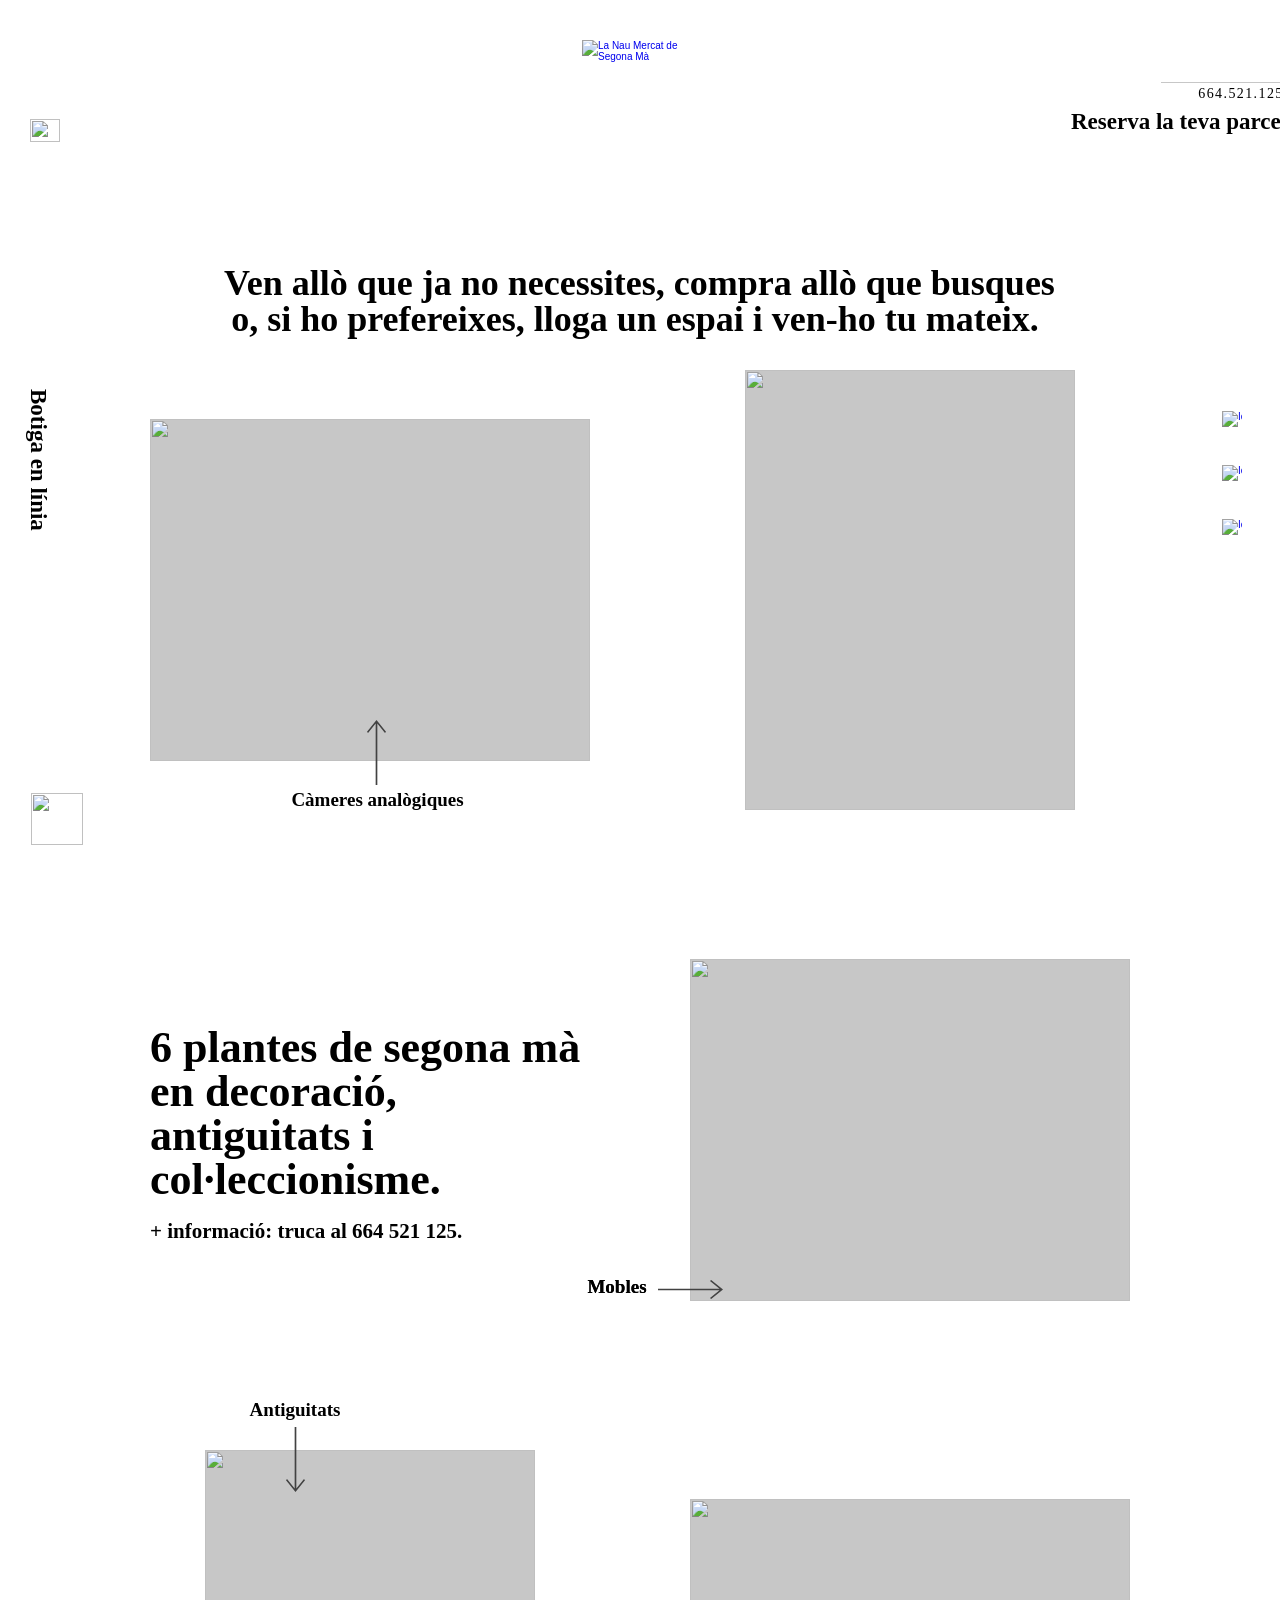
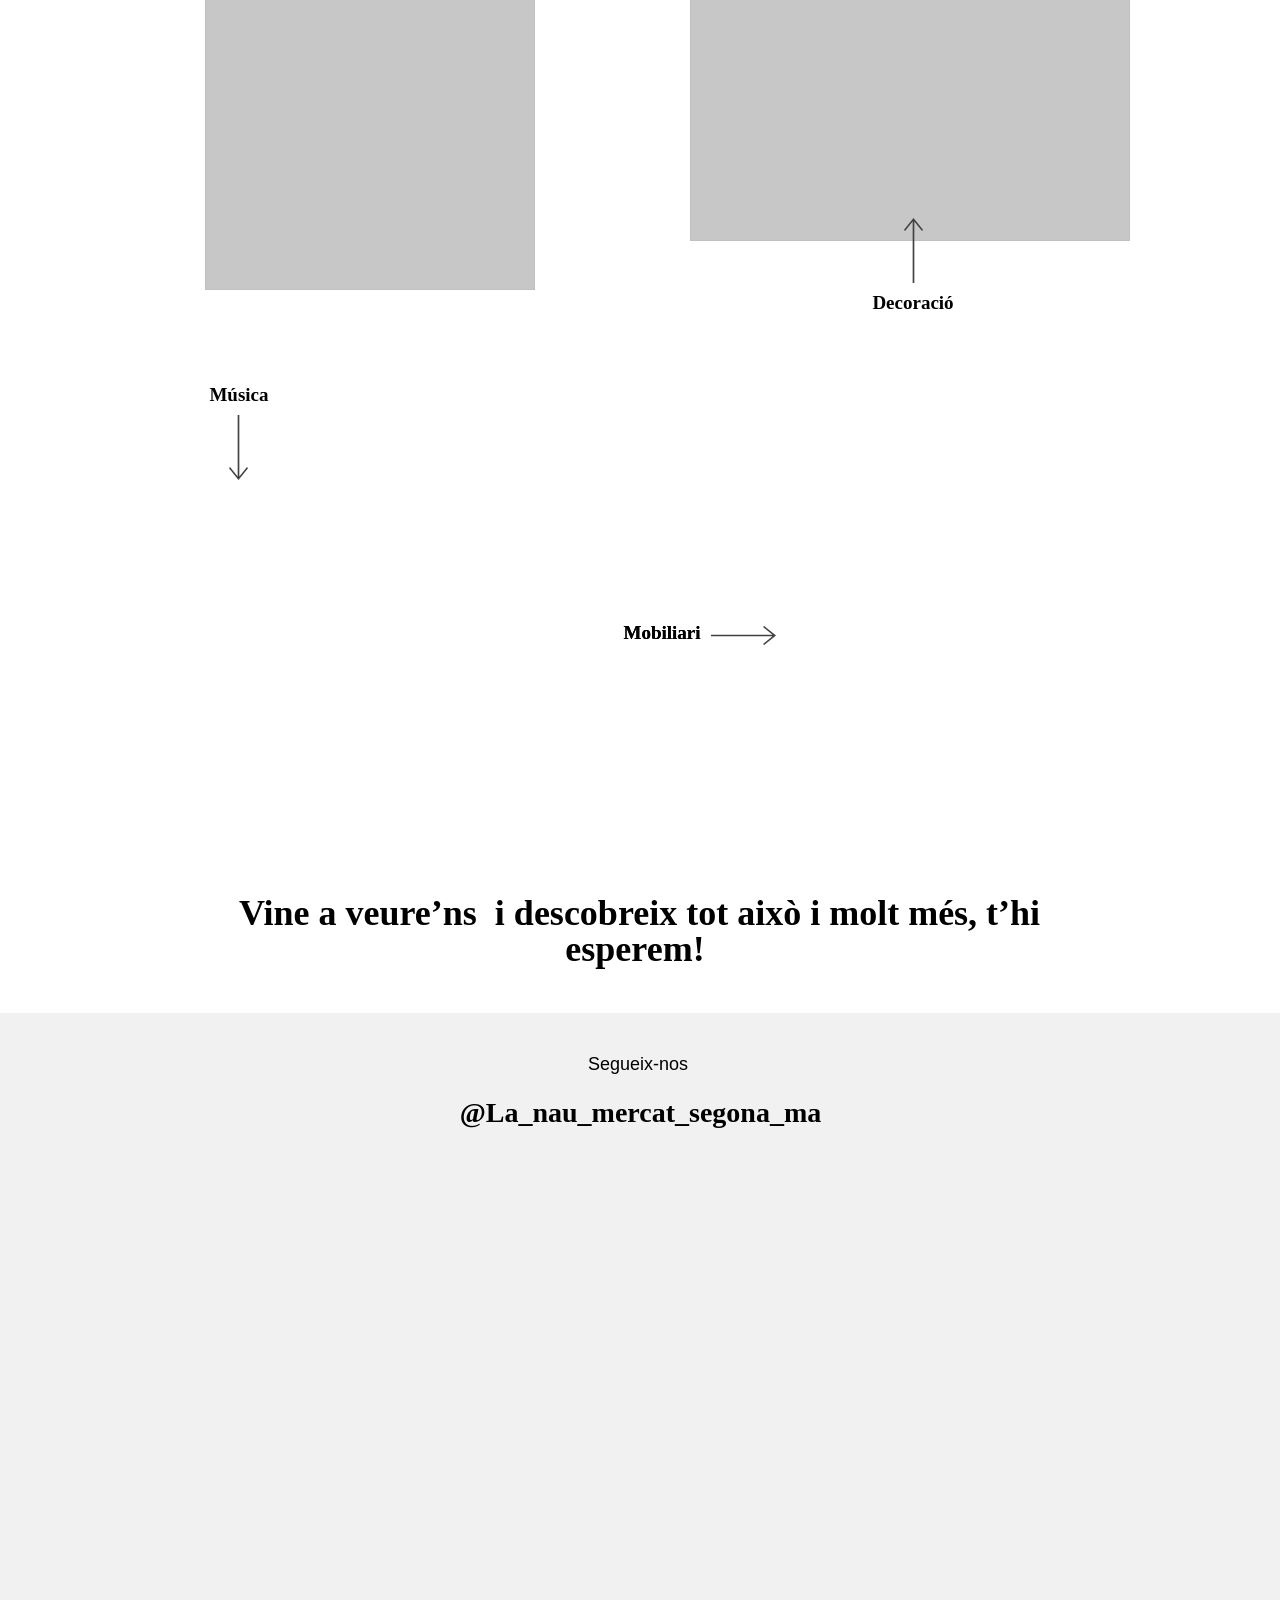
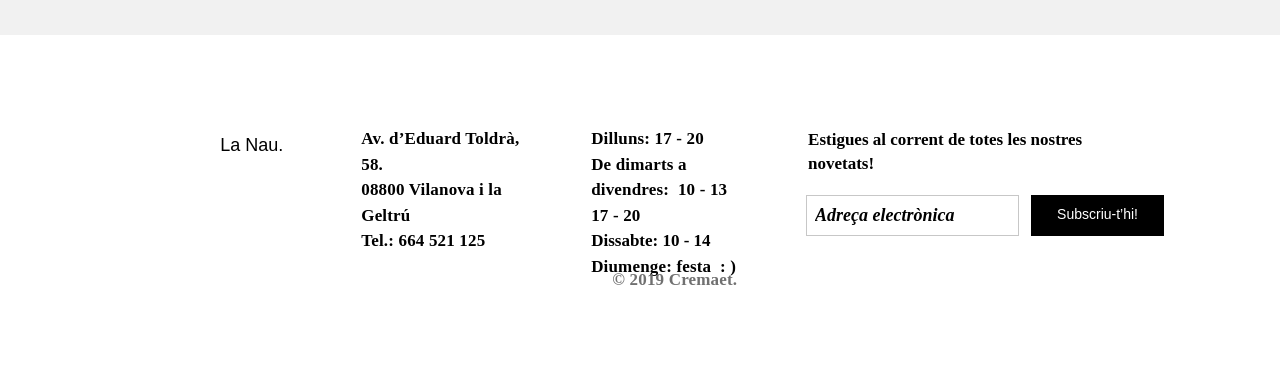
==== index.html @ 059ba1af "Add files via upload" ====
<!DOCTYPE html>
<html lang="ca">
<meta http-equiv="content-type" content="text/html;charset=UTF-8" />

<head>

    <meta charset='utf-8'>
    <meta name="viewport" content="width=device-width, initial-scale=1" id="wixDesktopViewport" />
  <meta name="description" content="La Nau, mercat de segona mà a Vilanova i la Geltrú. Compra, ven o lloga un espai." />
  <meta property="og:locale" content="ca_ES" />
    <meta http-equiv="X-UA-Compatible" content="IE=edge">
    <meta name="generator" content="Wix.com Website Builder" />

    <link rel="icon" href="favicon.ico" type="image/x-icon" />

    <!-- Safari Pinned Tab Icon -->
    <!-- <link rel="mask-icon" href="https://www.wix.com/favicon.ico"> -->

    <!-- Segmenter Polyfill -->
    <script>
        if (!window.Intl || !window.Intl.Segmenter) {
            (function () {
                var script = document.createElement('script');
                script.src = 'https://static.parastorage.com/unpkg/@formatjs/intl-segmenter@11.7.10/polyfill.iife.js';
                document.head.appendChild(script);
            })();
        }
    </script>

    <!-- Legacy Polyfills -->
    <script nomodule="" src="https://static.parastorage.com/unpkg/core-js-bundle@3.2.1/minified.js"></script>
    <script nomodule=""
        src="https://static.parastorage.com/unpkg/focus-within-polyfill@5.0.9/dist/focus-within-polyfill.js"></script>

    <!-- Performance API Polyfills -->
    <script>
        (function () {
            var noop = function noop() { };
            if ("performance" in window === false) {
                window.performance = {};
            }
            window.performance.mark = performance.mark || noop;
            window.performance.measure = performance.measure || noop;
            if ("now" in window.performance === false) {
                var nowOffset = Date.now();
                if (performance.timing && performance.timing.navigationStart) {
                    nowOffset = performance.timing.navigationStart;
                }
                window.performance.now = function now() {
                    return Date.now() - nowOffset;
                };
            }
        })();
    </script>


    <!-- Essential Viewer Model -->
    <script type="application/json"
        id="wix-essential-viewer-model">{"fleetConfig":{"fleetName":"thunderbolt-renderer","type":"GA","code":0},"mode":{"qa":false,"enableTestApi":false,"addAllServices":false,"debug":false,"ssrIndicator":false,"ssrOnly":false,"siteAssetsFallback":"enable","versionIndicator":false},"componentsLibrariesTopology":[{"artifactId":"editor-elements","namespace":"wixui","url":"https:\/\/static.parastorage.com\/services\/editor-elements\/1.15638.0"},{"artifactId":"editor-elements","namespace":"dsgnsys","url":"https:\/\/static.parastorage.com\/services\/editor-elements\/1.15638.0"}],"siteFeaturesConfigs":{"sessionManager":{"isRunningInDifferentSiteContext":false}},"language":{"userLanguage":"ca"},"siteAssets":{"clientTopology":{"mediaRootUrl":"https:\/\/static.wixstatic.com","scriptsUrl":"static.parastorage.com","staticMediaUrl":"https:\/\/static.wixstatic.com\/media","staticAudioUrl":"https:\/\/music.wixstatic.com\/mp3","moduleRepoUrl":"https:\/\/static.parastorage.com\/unpkg","fileRepoUrl":"https:\/\/static.parastorage.com\/services","viewerAppsUrl":"https:\/\/viewer-apps.parastorage.com","viewerAssetsUrl":"https:\/\/viewer-assets.parastorage.com","siteAssetsUrl":"https:\/\/siteassets.parastorage.com","pageJsonServerUrls":["https:\/\/pages.parastorage.com","index.html\/\/staticorigin.wixstatic.com","https:\/\/fallback.wix.com\/wix-html-editor-pages-webapp\/page"],"pathOfTBModulesInFileRepoForFallback":"wix-thunderbolt\/dist\/"}},"siteFeatures":["accessibilityBrowserZoom","appMonitoring","assetsLoader","businessLogger","captcha","clickHandlerRegistrar","commonConfig","componentsRegistry","consentPolicy","contentReflow","cyclicTabbing","domSelectors","domStore","environmentWixCodeSdk","environment","lightbox","locationWixCodeSdk","mpaNavigation","navigationManager","navigationPhases","ooi","pages","panorama","renderer","reporter","routerFetch","router","scrollRestoration","seoWixCodeSdk","seo","sessionManager","siteMembersWixCodeSdk","siteMembers","siteScrollBlocker","siteWixCodeSdk","speculationRules","ssrCache","stores","structureApi","thunderboltInitializer"]["tpaCommons","translations","usedPlatformApis"]["warmupData","windowMessageRegistrar"]["windowWixCodeSdk"]["wixEmbedsApi"]["componentsLoader"]["componentsReact"]["platform"]},"site":{"externalBaseUrl":"https:\/\/cremaet.wixsite.com\/lanaumercatsegonama","isSEO":false},"media":{"staticMediaUrl":"https:\/\/static.wixstatic.com\/media","mediaRootUrl":"https:\/\/static.wixstatic.com\/','staticVideoUrl':'https:\/\/video.wixstatic.com\/','userDomainMediaPrefixes':[]},'requestUrl':'https:\/\/cremaet.wixsite.com\/lanaumercatsegonama','rollout':{'siteAssetsVersionsRollout':false,'isDACRollout':0,'isTBRollout':false},'commonConfig':{'brand':'wix','host':'VIEWER','bsi':'','consentPolicy':{},'consentPolicyHeader':{},'siteRevision':'4','branchId':'f7a4e46b-4d1a-40c8-ad06-6603b88f1c55','renderingFlow':'NONE','language':'ca','locale':'ca-es'},'interactionSampleRatio':0.01,'accessTokensUrl':'https:\/\/cremaet.wixsite.com\/lanaumercatsegonama\/_api\/v1\/access-tokens','experiments':{'specs.thunderbolt.hardenFetchAndXHR':true,'specs.thunderbolt.securityExperiments':true,'specs.thunderbolt.browserCacheReload':true,'specs.thunderbolt.addIdAsClassName':true,'specs.thunderbolt.browserZoomMobileOnloadDetection':true,'specs.thunderbolt.customImageDomain':true}}</script>
    <script>window.viewerModel = JSON.parse(document.getElementById('wix-essential-viewer-model').textContent)</script>


    <!-- Globals Definitions -->
    <script>
            (function () {
                var now = Date.now()
                var activationStart = 0
                try {
                    var navEntry = performance.getEntriesByType('navigation')[0];
                    if (navEntry && navEntry.activationStart > 0) {
                        activationStart = navEntry.activationStart;
                    }
                } catch (e) { }
                window.initialTimestamps = {
                    initialTimestamp: now,
                    initialRequestTimestamp: Math.round(performance.timeOrigin ? performance.timeOrigin + activationStart : now - performance.now() + activationStart)
                }

                window.thunderboltTag = "libs-releases-GA-local"
                window.thunderboltVersion = "1.18373.0"
            })();
    </script>

    <script>
        window.commonConfig = viewerModel.commonConfig
    </script>


    <!-- BEGIN handleAccessTokens bundle -->

    <script
        data-url="https://static.parastorage.com/services/wix-thunderbolt/dist/handleAccessTokens.inline.3250797b.bundle.min.js">(() => { "use strict"; let e, t, r, o; var n = {}, i = {}; function l(e) { var t = i[e]; if (void 0 !== t) return t.exports; var r = i[e] = { exports: {} }; return n[e](r, r.exports, l), r.exports } function a(e) { let { context: t, property: r, value: o, enumerable: n = !0 } = e, i = e.get, l = e.set; if (!r || void 0 === o && !i && !l) return Error("property and value are required"); let a = t || globalThis, s = a?.[r], u = {}; if (void 0 !== o) u.value = o; else { if (i) { let e = c(i); e && (u.get = e) } if (l) { let e = c(l); e && (u.set = e) } } let p = { ...u, enumerable: n || !1, configurable: !1 }; void 0 !== o && (p.writable = !1); try { Object.defineProperty(a, r, p) } catch (e) { return e instanceof TypeError ? s : e } return s } function c(e, t) { return "function" == typeof e ? e : e?.async === !0 && "function" == typeof e.func ? t ? async function (t) { return e.func(t) } : async function () { return e.func() } : "function" == typeof e?.func ? e.func : void 0 } l.rv = () => "1.6.8", l.ruid = "bundler=rspack@1.6.8"; try { a({ property: "strictDefine", value: a }) } catch { } try { a({ property: "defineStrictObject", value: function e(t) { let { context: r, property: o, propertiesToExclude: n = [], skipPrototype: i = !1, hardenPrototypePropertiesToExclude: l = [] } = t; if (!o) return Error("property is required"); let c = (r || globalThis)[o], p = {}, f = u(r, o); c && ("object" == typeof c || "function" == typeof c) && Reflect.ownKeys(c).forEach(e => { if (!n.includes(e) && !s.includes(e)) { let t = u(c, e); if (t && (t.writable || t.configurable)) { let { value: r, get: o, set: n, enumerable: i = !1 } = t, l = {}; void 0 !== r ? l.value = r : o ? l.get = o : n && (l.set = n); try { let t = a({ context: c, property: e, ...l, enumerable: i }); p[e] = t } catch (r) { if (r instanceof TypeError) try { p[e] = t.value || t.get || t.set } catch { } else throw r } } } }); let d = { originalObject: c, originalProperties: p }; if (!i && c?.prototype !== void 0) { let t = e({ context: c, property: "prototype", propertiesToExclude: l, skipPrototype: !0 }); t instanceof Error || (d.originalPrototype = t?.originalObject, d.originalPrototypeProperties = t?.originalProperties) } return a({ context: r, property: o, value: c, enumerable: f?.enumerable }), d } }) } catch { } try { a({ property: "defineStrictMethod", value: function (e, t) { let r = (t || globalThis)[e], o = u(t || globalThis, e); return r && o && (o.writable || o.configurable) ? (Object.freeze(r), a({ context: globalThis, property: e, value: r })) : r } }) } catch { } var s = ["toString", "toLocaleString", "valueOf", "constructor", "prototype"]; function u(e, t) { if (!(!e || !t)) try { return Reflect.getOwnPropertyDescriptor(e, t) } catch { return } } function p(e) { if ("string" != typeof e) return e; try { return decodeURIComponent(e).toLowerCase().trim() } catch { return e.toLowerCase().trim() } } function f(e, t) { let r = ""; if ("string" == typeof e) r = e.split("=")[0]?.trim() || ""; else { if (!e || "string" != typeof e.name) return !1; r = e.name } return t.has(p(r) || "") } function d(e, t) { return ("string" == typeof e ? e.split(";").map(e => e.trim()).filter(e => e.length > 0) : e || []).filter(e => !f(e, t)) } var y = null; function g() { return null === y && (y = typeof Document > "u" ? void 0 : Object.getOwnPropertyDescriptor(Document.prototype, "cookie")), y } let b = (e, t) => { try { let r = t ? t.get.call(document) : document.cookie; return r.split(";").map(e => e.trim()).filter(t => t?.startsWith(e))[0]?.split("=")[1] } catch (e) { return "" } }, h = (e = "", t = "", r = "index.html") => `${e}=; ${t ? `domain=${t};` : ""} max-age=0; path=${r}; expires=Thu, 01 Jan 1970 00:00:01 GMT`; function m(e, t) { try { return sessionStorage[e]("reload", t || "") } catch (e) { console.error("ATS: Error calling sessionStorage:", e) } } var v = ["true", "b", "c", "new", "enabled"]; let w = [], S = (e, t) => { let r; return w.includes(t) || !0 === (r = e[t]) || "string" == typeof r && v.includes(r.toLowerCase()) }, T = "client-session-bind", k = "sec-fetch-unsupported", { experiments: x } = window.viewerModel, { cookie: E } = (e = new Set([T, "client-binding", k, "svSession", "smSession", "server-session-bind", "wixSession2", "wixSession3"].map(e => e.toLowerCase())), a({ context: document, property: "cookie", set: { func: t => { var r, o; let n, i; return r = document, o = void 0, n = g(), i = p(t.split(";")[0] || "") || "", void ([...e].every(e => !i.startsWith(e.toLowerCase())) && n?.set ? n.set.call(r, t) : o && console.warn(o)) } }, get: { func: () => (function (e, t) { let r = g(); if (!r?.get) throw Error("Cookie descriptor or getter not available"); return d(r.get.call(e), t).join("; ") })(document, e) }, enumerable: !0 }), { cookieStore: function (e, t) { if (!globalThis?.cookieStore) return; let r = globalThis.cookieStore.get.bind(globalThis.cookieStore), o = globalThis.cookieStore.getAll.bind(globalThis.cookieStore), n = globalThis.cookieStore.set.bind(globalThis.cookieStore), i = globalThis.cookieStore.delete.bind(globalThis.cookieStore); return a({ context: globalThis.CookieStore.prototype, property: "get", value: async function (t) { return f(("string" == typeof t ? t : t.name) || "", e) ? null : r.call(this, t) }, enumerable: !0 }), a({ context: globalThis.CookieStore.prototype, property: "getAll", value: async function () { let t = await o.apply(this, Array.from(arguments)); return d(t, e) }, enumerable: !0 }), a({ context: globalThis.CookieStore.prototype, property: "set", value: async function () { let r = Array.from(arguments); if (!f(1 === r.length ? r[0].name : r[0], e)) return n.apply(this, r); t && console.warn(t) }, enumerable: !0 }), a({ context: globalThis.CookieStore.prototype, property: "delete", value: async function () { let t = Array.from(arguments); if (!f(1 === t.length ? t[0].name : t[0], e)) return i.apply(this, t) }, enumerable: !0 }), a({ context: globalThis.cookieStore, property: "prototype", value: globalThis.CookieStore.prototype, enumerable: !1 }), a({ context: globalThis, property: "cookieStore", value: globalThis.cookieStore, enumerable: !0 }), { get: r, getAll: o, set: n, delete: i } }(e, void 0), cookie: g() }), P = "tbReady", C = "security_overrideGlobals", { experiments: D, siteFeaturesConfigs: M, accessTokensUrl: O } = window.viewerModel, $ = {}, j = (t = b(T, E), S(x, "specs.thunderbolt.browserCacheReload") && (b(k, E) || t ? m("removeItem") : function () { if ("undefined" != typeof window) { let e = performance.getEntriesByType("navigation")[0]; return "back_forward" === (e?.type || "") } return !1 }() && function () { let { counter: e } = function () { let e = m("getItem"); if (e) { let [t, r] = e.split("-"), o = r ? parseInt(r, 10) : 0; if (o >= 3) { let e = t ? Number(t) : 0; if (Date.now() - e > 6e4) return { counter: 0 } } return { counter: o } } return { counter: 0 } }(); e < 3 ? (function (e = 1) { m("setItem", `${Date.now()}-${e}`) }(e + 1), window.location.reload()) : console.error("ATS: Max reload attempts reached") }()), r = h(T), o = h(T, location.hostname), E.set.call(document, r), E.set.call(document, o), t); j && ($["client-binding"] = j); let A = fetch; addEventListener(P, function e(t) { let { logger: r } = t.detail; try { window.tb.init({ fetch: A, fetchHeaders: $ }) } catch (t) { let e = Error("TB003"); r.meter(`${C}_${e.message}`, { paramsOverrides: { errorType: C, eventString: e.message } }), window?.viewerModel?.mode.debug && console.error(t) } finally { removeEventListener(P, e) } }), S(D, "specs.thunderbolt.hardenFetchAndXHR") || (window.fetchDynamicModel = () => M.sessionManager.isRunningInDifferentSiteContext ? Promise.resolve({}) : fetch((() => { try { let e = "undefined" != typeof WorkerGlobalScope && self instanceof WorkerGlobalScope, t = globalThis?.parent !== globalThis, r = new URL(O % 2clocation.html); return (t || e) && (r.searchParams.set("ifr", String(t)), r.searchParams.set("worker", String(e))), r.href } catch { return O } })(), { credentials: "same-origin", headers: $ }).then(function (e) { if (!e.ok) throw Error(`[${e.status}]${e.statusText}`); return e.json() }), window.dynamicModelPromise = window.fetchDynamicModel()) })();
            //# sourceMappingURL=https://static.parastorage.com/services/wix-thunderbolt/dist/handleAccessTokens.inline.3250797b.bundle.min.js.map</script>

    <!-- END handleAccessTokens bundle -->

    <!-- BEGIN overrideGlobals bundle -->

    <script
        data-url="https://static.parastorage.com/services/wix-thunderbolt/dist/overrideGlobals.inline.b271af7d.bundle.min.js">(() => { "use strict"; var e = {}, t = {}; function r(o) { var n = t[o]; if (void 0 !== n) return n.exports; var i = t[o] = { exports: {} }; return e[o](i, i.exports, r), i.exports } function o(e) { let { context: t, property: r, value: o, enumerable: i = !0 } = e, c = e.get, a = e.set; if (!r || void 0 === o && !c && !a) return Error("property and value are required"); let l = t || globalThis, s = l?.[r], u = {}; if (void 0 !== o) u.value = o; else { if (c) { let e = n(c); e && (u.get = e) } if (a) { let e = n(a); e && (u.set = e) } } let p = { ...u, enumerable: i || !1, configurable: !1 }; void 0 !== o && (p.writable = !1); try { Object.defineProperty(l, r, p) } catch (e) { return e instanceof TypeError ? s : e } return s } function n(e, t) { return "function" == typeof e ? e : e?.async === !0 && "function" == typeof e.func ? t ? async function (t) { return e.func(t) } : async function () { return e.func() } : "function" == typeof e?.func ? e.func : void 0 } r.rv = () => "1.6.8", r.ruid = "bundler=rspack@1.6.8"; try { o({ property: "strictDefine", value: o }) } catch { } try { o({ property: "defineStrictObject", value: c }) } catch { } try { o({ property: "defineStrictMethod", value: a }) } catch { } var i = ["toString", "toLocaleString", "valueOf", "constructor", "prototype"]; function c(e) { let { context: t, property: r, propertiesToExclude: n = [], skipPrototype: a = !1, hardenPrototypePropertiesToExclude: s = [] } = e; if (!r) return Error("property is required"); let u = (t || globalThis)[r], p = {}, f = l(t, r); u && ("object" == typeof u || "function" == typeof u) && Reflect.ownKeys(u).forEach(e => { if (!n.includes(e) && !i.includes(e)) { let t = l(u, e); if (t && (t.writable || t.configurable)) { let { value: r, get: n, set: i, enumerable: c = !1 } = t, a = {}; void 0 !== r ? a.value = r : n ? a.get = n : i && (a.set = i); try { let t = o({ context: u, property: e, ...a, enumerable: c }); p[e] = t } catch (r) { if (r instanceof TypeError) try { p[e] = t.value || t.get || t.set } catch { } else throw r } } } }); let d = { originalObject: u, originalProperties: p }; if (!a && u?.prototype !== void 0) { let e = c({ context: u, property: "prototype", propertiesToExclude: s, skipPrototype: !0 }); e instanceof Error || (d.originalPrototype = e?.originalObject, d.originalPrototypeProperties = e?.originalProperties) } return o({ context: t, property: r, value: u, enumerable: f?.enumerable }), d } function a(e, t) { let r = (t || globalThis)[e], n = l(t || globalThis, e); return r && n && (n.writable || n.configurable) ? (Object.freeze(r), o({ context: globalThis, property: e, value: r })) : r } function l(e, t) { if (!(!e || !t)) try { return Reflect.getOwnPropertyDescriptor(e, t) } catch { return } } function s(e) { return e.startsWith("//") && /(?:[a-z0-9](?:[a-z0-9-]{0,61}[a-z0-9])?\.)+[a-z0-9][a-z0-9-]{0,61}[a-z0-9]/g.test(`${location.protocol}:${e}`) && (e = `${location.protocol}${e}`), !e.startsWith("http") || new URL(e.html).hostname === location.hostname } function u(e) { if ("string" != typeof e) return e; try { return decodeURIComponent(e).toLowerCase().trim() } catch { return e.toLowerCase().trim() } } function p(e, t) { return e instanceof Headers ? e.forEach((r, o) => { f(o, t) || e.delete(o) }) : Object.keys(e).forEach(r => { f(r, t) || delete e[r] }), e } function f(e, t) { return !t.has(u(e) || "") } function d(e, t) { let r = !0, o = u(function (e) { let t, r; if (globalThis.Request && e instanceof Request) t = e.url; else if ("function" == typeof e?.toString) t = e.toString(); else throw Error("Unsupported type for url"); try { return new URL(t.html).pathname } catch { return (r = t.replace(/#.+/gi, "").split("?").shift()).startsWith("index.html") ? r : `/${r}` } }(e)); return o && t.some(e => o.includes(e)) && (r = !1), r } var y = ["true", "b", "c", "new", "enabled"]; let b = [], g = (e, t) => { let r; return b.includes(t) || !0 === (r = e[t]) || "string" == typeof r && y.includes(r.toLowerCase()) }; performance.mark("overrideGlobals started"); let { experiments: m } = window.viewerModel, v = g(m, "specs.thunderbolt.securityExperiments"); try { let e, t; !function () { let e = globalThis.open, t = document.open; function r(t, r, o) { let n = "string" != typeof t, i = e.call(window, t, r, o); return n || t && s(t) ? {} : i } o({ property: "open", value: r, context: globalThis, enumerable: !0 }), o({ property: "open", value: function (e, o, n) { return e ? r(e, o, n) : t.call(document, e || "", o || "", n || "") }, context: document, enumerable: !0 }) }(), v && function () { let e = document.createElement, t = Element.prototype.setAttribute, r = Element.prototype.setAttributeNS, n = Element.prototype.removeAttribute, i = (Object.getOwnPropertyDescriptor(HTMLIFrameElement.prototype, "contentWindow")?.get, Object.getOwnPropertyDescriptor(HTMLIFrameElement.prototype, "src")), c = i?.get, a = i?.set, l = Object.getOwnPropertyDescriptor(HTMLIFrameElement.prototype, "sandbox")?.get, s = DOMTokenList.prototype.add, p = DOMTokenList.prototype.remove, f = DOMTokenList.prototype.toggle, d = DOMTokenList.prototype.replace, y = Object.getOwnPropertyDescriptor(DOMTokenList.prototype, "value"), b = y?.get, g = y?.set, m = new WeakSet; o({ property: "createElement", context: document, value: function (n, i) { let c = e.call(document, n, i); return "iframe" === u(n) && (o({ property: "srcdoc", context: c, get: () => "", set: () => { console.warn("`srcdoc` is not allowed in iframe elements.") } }), o({ property: "setAttribute", context: c, value: function (e, r) { if ("srcdoc" === e.toLowerCase()) return void console.warn("`srcdoc` attribute is not allowed to be set."); t.call(c, e, r); e.toLowerCase() }, enumerable: !1 }), o({ property: "setAttributeNS", context: c, value: function (e, t, o) { if ("srcdoc" === t.toLowerCase()) return void console.warn("`srcdoc` attribute is not allowed to be set."); r.call(c, e, t, o); t.toLowerCase() }, enumerable: !1 })), c }, enumerable: !0 }) }(), g(m, "specs.thunderbolt.hardenFetchAndXHR") && v && function (e, t, r) { let n = fetch, i = XMLHttpRequest, c = new Set(t); function a() { let t = new i, o = t.open, n = t.setRequestHeader; return t.open = function () { let n = Array.from(arguments), i = n[1]; if (n.length < 2 || d(i, e)) return o.apply(t, n); throw Error(r || `Request not allowed for path ${i}`) }, t.setRequestHeader = function (e, r) { f(decodeURIComponent(e), c) && n.call(t, e, r) }, t } o({ property: "fetch", value: function () { var t; let o = (t = arguments, globalThis.Request && t[0] instanceof Request && t[0]?.headers ? p(t[0].headers, c) : t[1]?.headers && p(t[1].headers, c), t); return d(arguments[0], e) ? n.apply(globalThis, Array.from(o)) : new Promise((e, t) => { let o = Error(r || `Request not allowed for path ${arguments[0]}`); t(o) }) }, enumerable: !0 }), o({ property: "XMLHttpRequest", value: a, enumerable: !0 }), Object.keys(i).forEach(e => { a[e] = i[e] }) }(["/_api/v1/access-tokens", "/_api/v2/dynamicmodel", "/_api/one-app-session-web/v3/businesses"], ["client-binding"]), function () { if (navigator && "serviceWorker" in navigator) navigator.serviceWorker.register, o({ context: navigator.serviceWorker, property: "register", value: function () { console.log("Service worker registration is not allowed") }, enumerable: !0 }) }(), e = [], t = (t = []).concat(["TextEncoder", "TextDecoder"]), v && (t = t.concat(["XMLHttpRequestEventTarget", "EventTarget"])), t = t.concat(["URL", "JSON"]), v && (e = e.concat(["addEventListener", "removeEventListener"])), e = e.concat(["encodeURI", "encodeURIComponent", "decodeURI", "decodeURIComponent"]), t = t.concat(["String", "Number"]), v && t.push("Object"), t = t.concat(["Reflect"]), e.forEach(e => { a(e), ["addEventListener", "removeEventListener"].includes(e) && a(e, document) }), t.forEach(e => { c({ property: e }) }), v && function () { return e("setTimeout", 0, globalThis), e("setInterval", 0, globalThis); function e(e, t, r) { let n = r || globalThis, i = n[e]; if (!i || "function" != typeof i) throw Error(`Function ${e} not found or is not a function`); o({ property: e, value: function () { let r = Array.from(arguments); if ("string" != typeof r[t]) return i.apply(n, r); console.warn(`Calling ${e} with a String Argument at index ${t} is not allowed`) }, context: r, enumerable: !0 }) } }() } catch (t) { window?.viewerModel?.mode.debug && console.error(t); let e = Error("TB006"); window.fedops?.reportError(e, "security_overrideGlobals"), window.Sentry ? window.Sentry.captureException(e) : globalThis.defineStrictProperty("sentryBuffer", [e], window, !1) } performance.mark("overrideGlobals ended") })();
            //# sourceMappingURL=https://static.parastorage.com/services/wix-thunderbolt/dist/overrideGlobals.inline.b271af7d.bundle.min.js.map</script>

    <!-- END overrideGlobals bundle -->




    <script>
        window.commonConfig = viewerModel.commonConfig


    </script>

    <!-- Initial CSS -->
    <style data-url="https://static.parastorage.com/services/wix-thunderbolt/dist/main.d189c0b1.min.css">
        @keyframes slide-horizontal-new {
            0% {
                transform: translate(100%)
            }
        }

        @keyframes slide-horizontal-old {
            80% {
                opacity: 1
            }

            to {
                opacity: 0;
                transform: translate(-100%)
            }
        }

        @keyframes slide-vertical-new {
            0% {
                transform: translateY(-100%)
            }
        }

        @keyframes slide-vertical-old {
            80% {
                opacity: 1
            }

            to {
                opacity: 0;
                transform: translateY(100%)
            }
        }

        @keyframes out-in-new {
            0% {
                opacity: 0
            }
        }

        @keyframes out-in-old {
            to {
                opacity: 0
            }
        }

        :root:active-view-transition {
            view-transition-name: none
        }

        :root:active-view-transition::view-transition-group(*) {
            animation: none
        }

        :root:active-view-transition::view-transition-old(*) {
            animation: none
        }

        :root:active-view-transition::view-transition-new(*) {
            animation: none
        }

        :root::view-transition {
            pointer-events: none
        }

        :root:active-view-transition #SITE_HEADER {
            view-transition-name: header-group
        }

        :root:active-view-transition #WIX_ADS {
            view-transition-name: wix-ads-group
        }

        :root:active-view-transition #SITE_FOOTER {
            view-transition-name: footer-group
        }

        :root:active-view-transition #BACKGROUND_GROUP_TRANSITION_GROUP>div {
            view-transition-name: background-group
        }

        :root:active-view-transition::view-transition-old(*.login-social-bar) {
            display: none
        }

        :root:active-view-transition::view-transition-group(page-group) {
            pointer-events: all;
            cursor: wait;
            animation: revert;
            animation-duration: .6s
        }

        :root:active-view-transition::view-transition-old(page-group) {
            pointer-events: all;
            cursor: wait;
            animation: revert;
            animation-duration: .6s
        }

        :root:active-view-transition::view-transition-new(page-group) {
            pointer-events: all;
            cursor: wait;
            animation: revert;
            animation-duration: .6s
        }

        :root:active-view-transition-type(SlideHorizontal)::view-transition-old(page-group) {
            mix-blend-mode: normal;
            animation: .6s cubic-bezier(.83, 0, .17, 1) forwards slide-horizontal-old
        }

        :root:active-view-transition-type(SlideHorizontal)::view-transition-new(page-group) {
            mix-blend-mode: normal;
            animation: .6s cubic-bezier(.83, 0, .17, 1) backwards slide-horizontal-new
        }

        :root:active-view-transition-type(SlideVertical)::view-transition-old(page-group) {
            mix-blend-mode: normal;
            animation: .6s cubic-bezier(.83, 0, .17, 1) forwards slide-vertical-old
        }

        :root:active-view-transition-type(SlideVertical)::view-transition-new(page-group) {
            mix-blend-mode: normal;
            animation: .6s cubic-bezier(.83, 0, .17, 1) backwards slide-vertical-new
        }

        :root:active-view-transition-type(OutIn)::view-transition-old(page-group) {
            animation: .35s cubic-bezier(.22, 1, .36, 1) forwards out-in-old
        }

        :root:active-view-transition-type(OutIn)::view-transition-new(page-group) {
            animation: .35s cubic-bezier(.64, 0, .78, 0) .35s backwards out-in-new
        }

        @media (prefers-reduced-motion:reduce) {
            ::view-transition-group(*) {
                animation: none !important
            }

            ::view-transition-old(*) {
                animation: none !important
            }

            ::view-transition-new(*) {
                animation: none !important
            }
        }

        html,
        body {
            vertical-align: baseline;
            background: 0 0;
            border: 0;
            outline: 0;
            margin: 0;
            padding: 0
        }

        body {
            --scrollbar-width: 0px;
            -webkit-text-size-adjust: 100%;
            -moz-text-size-adjust: 100%;
            -ms-text-size-adjust: 100%;
            text-size-adjust: 100%;
            font-family: Arial, Helvetica, sans-serif;
            font-size: 10px
        }

        html,
        body {
            height: 100%
        }

        body {
            overflow-x: auto;
            overflow-y: scroll
        }

        body:not(.responsive) #site-root {
            width: 100%;
            min-width: var(--site-width)
        }

        body:not([data-js-loaded]) [data-hide-prejs] {
            visibility: hidden
        }

        interact-element {
            display: contents
        }

        #SITE_CONTAINER {
            position: relative
        }

        :root {
            --one-unit: 1vw;
            --section-max-width: 9999px;
            --spx-stopper-max: 9999px;
            --spx-stopper-min: 0px;
            --browser-zoom: 1
        }

        @supports ((-webkit-appearance:none)) and (stroke-color:transparent) {
            :root {
                --safari-sticky-fix: opacity;
                --experimental-safari-sticky-fix: translateZ(0)
            }
        }

        @supports (container-type:inline-size) {
            :root {
                --one-unit: 1cqw
            }
        }

        [id^=oldHoverBox-] {
            mix-blend-mode: plus-lighter;
            transition: opacity .5s, visibility .5s
        }

        [data-mesh-id$=inlineContent-gridContainer]:has(>[id^=oldHoverBox-]) {
            isolation: isolate
        }

        /*# sourceMappingURL=https://static.parastorage.com/services/wix-thunderbolt/dist/main.d189c0b1.min.css.map*/
    </style>
    <style data-url="https://static.parastorage.com/services/wix-thunderbolt/dist/main.renderer.d1b87f2e.min.css">
        div,
        span,
        applet,
        object,
        iframe,
        h1,
        h2,
        h3,
        h4,
        h5,
        h6,
        p,
        blockquote,
        pre,
        a,
        abbr,
        acronym,
        address,
        big,
        cite,
        code,
        del,
        dfn,
        em,
        font,
        img,
        ins,
        kbd,
        q,
        s,
        samp,
        small,
        strike,
        strong,
        sub,
        sup,
        tt,
        var,
        b,
        u,
        i,
        center,
        dl,
        dt,
        dd,
        ol,
        ul,
        li,
        fieldset,
        form,
        label,
        legend,
        table,
        caption,
        tbody,
        tfoot,
        thead,
        tr,
        th,
        td,
        nav,
        button,
        section,
        header,
        footer,
        title {
            vertical-align: baseline;
            background: 0 0;
            border: 0;
            outline: 0;
            margin: 0;
            padding: 0
        }

        textarea,
        input,
        select {
            box-sizing: border-box;
            font-family: Helvetica, Arial, sans-serif
        }

        ol,
        ul {
            list-style: none
        }

        blockquote,
        q {
            quotes: none
        }

        ins {
            text-decoration: none
        }

        del {
            text-decoration: line-through
        }

        table {
            border-collapse: collapse;
            border-spacing: 0
        }

        a {
            cursor: pointer;
            text-decoration: none
        }

        .testStyles {
            overflow-y: hidden
        }

        .reset-button {
            color: inherit;
            font: inherit;
            -webkit-appearance: none;
            -webkit-user-select: none;
            -moz-user-select: none;
            -ms-user-select: none;
            background: 0 0;
            border: 0;
            outline: 0;
            padding: 0;
            line-height: normal;
            overflow: visible
        }

        :focus {
            outline: none
        }

        body.device-mobile-optimized:not(.disable-site-overflow) {
            overflow-x: hidden;
            overflow-y: scroll
        }

        body.device-mobile-optimized:not(.responsive) #SITE_CONTAINER {
            width: 320px;
            margin-left: auto;
            margin-right: auto;
            position: relative;
            overflow-x: visible
        }

        body.device-mobile-optimized:not(.responsive):not(.blockSiteScrolling) #SITE_CONTAINER {
            margin-top: 0
        }

        body.device-mobile-optimized>* {
            max-width: 100% !important
        }

        body.device-mobile-optimized #site-root {
            overflow: hidden
        }

        @supports (overflow:clip) {
            body.device-mobile-optimized #site-root {
                overflow: clip
            }
        }

        body.device-mobile-non-optimized #SITE_CONTAINER #site-root {
            overflow: clip
        }

        body.device-mobile-non-optimized.fullScreenMode {
            background-color: #5f6360
        }

        body.device-mobile-non-optimized.fullScreenMode #site-root,
        body.device-mobile-non-optimized.fullScreenMode #SITE_BACKGROUND,
        body.device-mobile-non-optimized.fullScreenMode #MOBILE_ACTIONS_MENU,
        body.fullScreenMode #WIX_ADS {
            visibility: hidden
        }

        body.fullScreenMode {
            overflow: hidden !important
        }

        body.fullScreenMode.device-mobile-optimized #TINY_MENU {
            opacity: 0;
            pointer-events: none
        }

        body.fullScreenMode-scrollable.device-mobile-optimized {
            overflow-x: hidden !important;
            overflow-y: auto !important
        }

        body.fullScreenMode-scrollable.device-mobile-optimized #site-root,
        body.fullScreenMode-scrollable.device-mobile-optimized #masterPage {
            overflow: hidden !important
        }

        body.fullScreenMode-scrollable.device-mobile-optimized #masterPage,
        body.fullScreenMode-scrollable.device-mobile-optimized #SITE_BACKGROUND {
            height: auto !important
        }

        body.fullScreenMode-scrollable.device-mobile-optimized #masterPage.mesh-layout {
            height: 0 !important
        }

        body.blockSiteScrolling,
        body.siteScrollingBlocked {
            width: 100%;
            position: fixed
        }

        body.siteScrollingBlockedIOSFix {
            overflow: hidden !important
        }

        body.blockSiteScrolling #SITE_CONTAINER {
            margin-top: calc(var(--blocked-site-scroll-margin-top)*-1)
        }

        #site-root {
            top: 0;
            min-height: 100%;
            margin: 0 auto;
            position: relative
        }

        #site-root img:not([src]) {
            visibility: hidden
        }

        #site-root svg img:not([src]) {
            visibility: visible
        }

        .auto-generated-link {
            color: inherit
        }

        #SCROLL_TO_TOP,
        #SCROLL_TO_BOTTOM {
            height: 0
        }

        .has-click-trigger {
            cursor: pointer
        }

        .fullScreenOverlay {
            z-index: 1005;
            justify-content: center;
            display: flex;
            position: fixed;
            top: -60px;
            bottom: 0;
            left: 0;
            right: 0;
            overflow-y: hidden
        }

        .fullScreenOverlay>.fullScreenOverlayContent {
            margin: 0 auto;
            position: absolute;
            top: 60px;
            bottom: 0;
            left: 0;
            right: 0;
            overflow: hidden;
            transform: translateZ(0)
        }

        [data-mesh-id$=inlineContent],
        [data-mesh-id$=centeredContent],
        [data-mesh-id$=form] {
            pointer-events: none;
            position: relative
        }

        [data-mesh-id$=-gridWrapper],
        [data-mesh-id$=-rotated-wrapper] {
            pointer-events: none
        }

        [data-mesh-id$=-gridContainer]>*,
        [data-mesh-id$=-rotated-wrapper]>*,
        [data-mesh-id$=inlineContent]>:not([data-mesh-id$=-gridContainer]) {
            pointer-events: auto
        }

        .device-mobile-optimized #masterPage.mesh-layout #SOSP_CONTAINER_CUSTOM_ID {
            -ms-grid-row: 2;
            grid-area: 2/1/3/2;
            position: relative
        }

        #masterPage.mesh-layout {
            display: -ms-grid;
            -ms-grid-rows: max-content max-content min-content max-content;
            -ms-grid-columns: 100%;
            grid-template-rows: max-content max-content min-content max-content;
            grid-template-columns: 100%;
            justify-content: stretch;
            align-items: start;
            display: grid
        }

        #masterPage.mesh-layout #SITE_HEADER_WRAPPER,
        #masterPage.mesh-layout #SITE_HEADER-placeholder,
        #masterPage.mesh-layout #SOSP_CONTAINER_CUSTOM_ID[data-state~=mobileView],
        #masterPage.mesh-layout #PAGES_CONTAINER,
        #masterPage.mesh-layout #soapBeforePagesContainer,
        #masterPage.mesh-layout #soapAfterPagesContainer,
        #masterPage.mesh-layout #SITE_FOOTER_WRAPPER,
        #masterPage.mesh-layout #SITE_FOOTER-placeholder {
            -ms-grid-column: 1;
            -ms-grid-row-align: start;
            -ms-grid-column-align: start
        }

        #masterPage.mesh-layout #SITE_HEADER_WRAPPER,
        #masterPage.mesh-layout #SITE_HEADER-placeholder {
            -ms-grid-row: 1;
            grid-area: 1/1/2/2
        }

        #masterPage.mesh-layout #PAGES_CONTAINER,
        #masterPage.mesh-layout #soapBeforePagesContainer,
        #masterPage.mesh-layout #soapAfterPagesContainer {
            -ms-grid-row: 3;
            grid-area: 3/1/4/2
        }

        #masterPage.mesh-layout #soapBeforePagesContainer,
        #masterPage.mesh-layout #soapAfterPagesContainer {
            width: 100%
        }

        #masterPage.mesh-layout #PAGES_CONTAINER {
            align-self: stretch
        }

        #masterPage.mesh-layout main#PAGES_CONTAINER {
            display: block
        }

        #masterPage.mesh-layout #SITE_FOOTER_WRAPPER,
        #masterPage.mesh-layout #SITE_FOOTER-placeholder {
            -ms-grid-row: 4;
            grid-area: 4/1/5/2
        }

        #masterPage.mesh-layout [data-mesh-id=PAGES_CONTAINERcenteredContent],
        #masterPage.mesh-layout [data-mesh-id=PAGES_CONTAINERinlineContent],
        #masterPage.mesh-layout #SITE_PAGES {
            height: 100%
        }

        #masterPage.mesh-layout.desktop>* {
            width: 100%
        }

        #masterPage.mesh-layout #SITE_PAGES,
        #masterPage.mesh-layout #SITE_HEADER_WRAPPER,
        #masterPage.mesh-layout #SITE_FOOTER_WRAPPER,
        #masterPage.mesh-layout #PAGES_CONTAINER,
        #masterPage.mesh-layout #masterPageinlineContent,
        #masterPage.mesh-layout #SITE_FOOTER,
        #masterPage.mesh-layout #SITE_HEADER {
            position: relative
        }

        #masterPage.mesh-layout #SITE_HEADER {
            grid-area: 1/1/2/2
        }

        #masterPage.mesh-layout #SITE_FOOTER {
            grid-area: 4/1/5/2
        }

        #masterPage.mesh-layout.overflow-x-clip #SITE_HEADER,
        #masterPage.mesh-layout.overflow-x-clip #SITE_FOOTER {
            overflow-x: clip
        }

        [data-z-counter] {
            z-index: 0
        }

        [data-z-counter="0"] {
            z-index: auto
        }

        .wixSiteProperties {
            -webkit-font-smoothing: antialiased;
            -moz-osx-font-smoothing: grayscale
        }

        :root {
            --wst-button-color-fill-primary: rgb(var(--color_48));
            --wst-button-color-border-primary: rgb(var(--color_49));
            --wst-button-color-text-primary: rgb(var(--color_50));
            --wst-button-color-fill-primary-hover: rgb(var(--color_51));
            --wst-button-color-border-primary-hover: rgb(var(--color_52));
            --wst-button-color-text-primary-hover: rgb(var(--color_53));
            --wst-button-color-fill-primary-disabled: rgb(var(--color_54));
            --wst-button-color-border-primary-disabled: rgb(var(--color_55));
            --wst-button-color-text-primary-disabled: rgb(var(--color_56));
            --wst-button-color-fill-secondary: rgb(var(--color_57));
            --wst-button-color-border-secondary: rgb(var(--color_58));
            --wst-button-color-text-secondary: rgb(var(--color_59));
            --wst-button-color-fill-secondary-hover: rgb(var(--color_60));
            --wst-button-color-border-secondary-hover: rgb(var(--color_61));
            --wst-button-color-text-secondary-hover: rgb(var(--color_62));
            --wst-button-color-fill-secondary-disabled: rgb(var(--color_63));
            --wst-button-color-border-secondary-disabled: rgb(var(--color_64));
            --wst-button-color-text-secondary-disabled: rgb(var(--color_65));
            --wst-color-fill-base-1: rgb(var(--color_36));
            --wst-color-fill-base-2: rgb(var(--color_37));
            --wst-color-fill-base-shade-1: rgb(var(--color_38));
            --wst-color-fill-base-shade-2: rgb(var(--color_39));
            --wst-color-fill-base-shade-3: rgb(var(--color_40));
            --wst-color-fill-accent-1: rgb(var(--color_41));
            --wst-color-fill-accent-2: rgb(var(--color_42));
            --wst-color-fill-accent-3: rgb(var(--color_43));
            --wst-color-fill-accent-4: rgb(var(--color_44));
            --wst-color-fill-background-primary: rgb(var(--color_11));
            --wst-color-fill-background-secondary: rgb(var(--color_12));
            --wst-color-text-primary: rgb(var(--color_15));
            --wst-color-text-secondary: rgb(var(--color_14));
            --wst-color-action: rgb(var(--color_18));
            --wst-color-disabled: rgb(var(--color_39));
            --wst-color-title: rgb(var(--color_45));
            --wst-color-subtitle: rgb(var(--color_46));
            --wst-color-line: rgb(var(--color_47));
            --wst-font-style-h2: var(--font_2);
            --wst-font-style-h3: var(--font_3);
            --wst-font-style-h4: var(--font_4);
            --wst-font-style-h5: var(--font_5);
            --wst-font-style-h6: var(--font_6);
            --wst-font-style-body-large: var(--font_7);
            --wst-font-style-body-medium: var(--font_8);
            --wst-font-style-body-small: var(--font_9);
            --wst-font-style-body-x-small: var(--font_10);
            --wst-color-custom-1: rgb(var(--color_13));
            --wst-color-custom-2: rgb(var(--color_16));
            --wst-color-custom-3: rgb(var(--color_17));
            --wst-color-custom-4: rgb(var(--color_19));
            --wst-color-custom-5: rgb(var(--color_20));
            --wst-color-custom-6: rgb(var(--color_21));
            --wst-color-custom-7: rgb(var(--color_22));
            --wst-color-custom-8: rgb(var(--color_23));
            --wst-color-custom-9: rgb(var(--color_24));
            --wst-color-custom-10: rgb(var(--color_25));
            --wst-color-custom-11: rgb(var(--color_26));
            --wst-color-custom-12: rgb(var(--color_27));
            --wst-color-custom-13: rgb(var(--color_28));
            --wst-color-custom-14: rgb(var(--color_29));
            --wst-color-custom-15: rgb(var(--color_30));
            --wst-color-custom-16: rgb(var(--color_31));
            --wst-color-custom-17: rgb(var(--color_32));
            --wst-color-custom-18: rgb(var(--color_33));
            --wst-color-custom-19: rgb(var(--color_34));
            --wst-color-custom-20: rgb(var(--color_35))
        }

        .wix-presets-wrapper {
            display: contents
        }

        .builder-root {
            box-sizing: border-box
        }

        /*# sourceMappingURL=https://static.parastorage.com/services/wix-thunderbolt/dist/main.renderer.d1b87f2e.min.css.map*/
    </style>



    <style id="display-var-no-inherit">
        @property --display {
            syntax: "*";
            inherits: false;
        }
    </style>


    <meta name="format-detection" content="telephone=no">
    <meta name="skype_toolbar" content="skype_toolbar_parser_compatible">






    <!--pageHtmlEmbeds.head start-->
    <script type="wix/htmlEmbeds" id="pageHtmlEmbeds.head start"></script>

    <script type="wix/htmlEmbeds" id="pageHtmlEmbeds.head end"></script>
    <!--pageHtmlEmbeds.head end-->


    <!-- head performance data start -->

    <!-- head performance data end -->





    <style id="a11y-contrast">
        @media (forced-colors: active) {

            #SITE_CONTAINER.focus-ring-active :not(.has-custom-focus):not(.ignore-focus):not([tabindex='-1']):focus,
            #SITE_CONTAINER.focus-ring-active :not(.has-custom-focus):not(.ignore-focus):not([tabindex='-1']):focus~.wixSdkShowFocusOnSibling {
                outline: 2px solid CanvasText;
                outline-offset: 2px;
            }
        }
    </style>


    <script id="wix-skip-played-animations-setup">
            (function () {
                var navEntry = performance.getEntriesByType('navigation')[0];
                if (navEntry && navEntry.type === 'reload') {
                    return;
                }
                if ('PageRevealEvent' in window) {
                    window.__pageRevealPromise = new Promise(function (resolve) {
                        window.addEventListener('pagereveal', resolve, { once: true });
                    });
                } else {
                    window.__pageRevealPromise = Promise.resolve();
                }
            })();
    </script>

    <meta http-equiv="X-Wix-Meta-Site-Id" content="d216a429-dfb7-4bef-9fe4-d3ea9d1c59f4">
    <meta http-equiv="X-Wix-Application-Instance-Id" content="2fd46ded-e619-46c6-9fa0-23c270d75e77">

    <meta http-equiv="X-Wix-Published-Version" content="4" />



    <meta http-equiv="etag" content="bug" />

    <!-- render-head end -->

    <style
        data-href="https://static.parastorage.com/services/editor-elements-library/dist/thunderbolt/rb_wixui.thunderbolt_bootstrap.674e7dbc.min.css">
        .EtmdIW {
            cursor: pointer
        }

        .XWeqiF {
            opacity: 0
        }

        .bWoigz {
            opacity: 1;
            transition: opacity var(--transition-duration) cubic-bezier(.37, 0, .63, 1)
        }

        .HTrn1j {
            opacity: 1
        }

        .sAGPNe {
            opacity: 0;
            transition: opacity var(--transition-duration) cubic-bezier(.37, 0, .63, 1)
        }

        .cCFKrw {
            opacity: 0
        }

        .yifJnQ {
            opacity: 1;
            transition: opacity var(--transition-duration) cubic-bezier(.64, 0, .78, 0)
        }

        ._mj5qU {
            opacity: 1
        }

        .gG6uhp {
            opacity: 0;
            transition: opacity var(--transition-duration) cubic-bezier(.22, 1, .36, 1)
        }

        .k0CnHT {
            transform: translate(100%)
        }

        .URQNsX {
            transition: transform var(--transition-duration) cubic-bezier(.87, 0, .13, 1);
            transform: translate(0)
        }

        .CCwVTE {
            transform: translate(0)
        }

        .TX_1qK {
            transition: transform var(--transition-duration) cubic-bezier(.87, 0, .13, 1);
            transform: translate(-100%)
        }

        .JMRv7x {
            transform: translate(-100%)
        }

        .AOzCGi {
            transition: transform var(--transition-duration) cubic-bezier(.87, 0, .13, 1);
            transform: translate(0)
        }

        .WzSMGx {
            transform: translate(0)
        }

        .I76Pz6 {
            transition: transform var(--transition-duration) cubic-bezier(.87, 0, .13, 1);
            transform: translate(100%)
        }

        .bX95uQ {
            transform: translateY(100%)
        }

        .Ogwj62 {
            transition: transform var(--transition-duration) cubic-bezier(.87, 0, .13, 1);
            transform: translateY(0)
        }

        .GdyWfW {
            transform: translateY(0)
        }

        .YxqFze {
            transition: transform var(--transition-duration) cubic-bezier(.87, 0, .13, 1);
            transform: translateY(-100%)
        }

        .NrDww4 {
            transform: translateY(-100%)
        }

        .ciVV17 {
            transition: transform var(--transition-duration) cubic-bezier(.87, 0, .13, 1);
            transform: translateY(0)
        }

        .BMKrqh {
            transform: translateY(0)
        }

        .jNxMkI {
            transition: transform var(--transition-duration) cubic-bezier(.87, 0, .13, 1);
            transform: translateY(100%)
        }

        body:not(.responsive) .Y3K28_ {
            overflow-x: clip
        }

        :root:active-view-transition .Y3K28_ {
            view-transition-name: page-group
        }

        .uvik8H {
            grid-template-rows: 1fr;
            grid-template-columns: 1fr;
            height: 100%;
            display: grid
        }

        .uvik8H>div {
            grid-area: 1/1/2/2;
            place-self: stretch stretch !important
        }

        .StylableButton2545352419__root {
            -archetype: box;
            cursor: pointer;
            box-sizing: border-box;
            touch-action: manipulation;
            border: 0;
            width: 100%;
            min-width: 10px;
            height: 100%;
            min-height: 10px;
            padding: 0;
            display: block
        }

        .StylableButton2545352419__root[disabled] {
            pointer-events: none
        }

        .StylableButton2545352419__root:not(:hover):not([disabled]).StylableButton2545352419--hasBackgroundColor {
            background-color: var(--corvid-background-color) !important
        }

        .StylableButton2545352419__root:hover:not([disabled]).StylableButton2545352419--hasHoverBackgroundColor {
            background-color: var(--corvid-hover-background-color) !important
        }

        .StylableButton2545352419__root:not(:hover)[disabled].StylableButton2545352419--hasDisabledBackgroundColor {
            background-color: var(--corvid-disabled-background-color) !important
        }

        .StylableButton2545352419__root:not(:hover):not([disabled]).StylableButton2545352419--hasBorderColor {
            border-color: var(--corvid-border-color) !important
        }

        .StylableButton2545352419__root:hover:not([disabled]).StylableButton2545352419--hasHoverBorderColor {
            border-color: var(--corvid-hover-border-color) !important
        }

        .StylableButton2545352419__root:not(:hover)[disabled].StylableButton2545352419--hasDisabledBorderColor {
            border-color: var(--corvid-disabled-border-color) !important
        }

        .StylableButton2545352419__root.StylableButton2545352419--hasBorderRadius {
            border-radius: var(--corvid-border-radius) !important
        }

        .StylableButton2545352419__root.StylableButton2545352419--hasBorderWidth {
            border-width: var(--corvid-border-width) !important
        }

        .StylableButton2545352419__root:not(:hover):not([disabled]).StylableButton2545352419--hasColor,
        .StylableButton2545352419__root:not(:hover):not([disabled]).StylableButton2545352419--hasColor .StylableButton2545352419__label {
            color: var(--corvid-color) !important
        }

        .StylableButton2545352419__root:hover:not([disabled]).StylableButton2545352419--hasHoverColor,
        .StylableButton2545352419__root:hover:not([disabled]).StylableButton2545352419--hasHoverColor .StylableButton2545352419__label {
            color: var(--corvid-hover-color) !important
        }

        .StylableButton2545352419__root:not(:hover)[disabled].StylableButton2545352419--hasDisabledColor,
        .StylableButton2545352419__root:not(:hover)[disabled].StylableButton2545352419--hasDisabledColor .StylableButton2545352419__label {
            color: var(--corvid-disabled-color) !important
        }

        .StylableButton2545352419__link {
            -archetype: box;
            box-sizing: border-box;
            color: #000;
            text-decoration: none
        }

        .StylableButton2545352419__container {
            flex-direction: row;
            flex-grow: 1;
            flex-basis: auto;
            justify-content: center;
            align-items: center;
            width: 100%;
            height: 100%;
            transition: all .2s, visibility;
            display: flex;
            overflow: hidden
        }

        .StylableButton2545352419__label {
            -archetype: text;
            -controller-part-type: LayoutChildDisplayDropdown, LayoutFlexChildSpacing(first);
            text-overflow: ellipsis;
            text-align: center;
            white-space: nowrap;
            min-width: 1.8em;
            max-width: 100%;
            transition: inherit;
            overflow: hidden
        }

        .StylableButton2545352419__root.StylableButton2545352419--isMaxContent .StylableButton2545352419__label {
            text-overflow: unset
        }

        .StylableButton2545352419__root.StylableButton2545352419--isWrapText .StylableButton2545352419__label {
            overflow-wrap: break-word;
            white-space: break-spaces;
            word-break: break-word;
            min-width: 10px
        }

        .StylableButton2545352419__icon {
            -archetype: icon;
            -controller-part-type: LayoutChildDisplayDropdown, LayoutFlexChildSpacing(last);
            flex-shrink: 0;
            min-width: 1px;
            height: 50px;
            transition: inherit
        }

        .StylableButton2545352419__icon.StylableButton2545352419--override {
            display: block !important
        }

        .StylableButton2545352419__icon>span,
        .StylableButton2545352419__icon svg {
            width: inherit;
            height: inherit;
            display: flex
        }

        .StylableButton2545352419__root:not(:hover):not([disalbed]).StylableButton2545352419--hasIconColor .StylableButton2545352419__icon svg {
            fill: var(--corvid-icon-color) !important;
            stroke: var(--corvid-icon-color) !important
        }

        .StylableButton2545352419__root:hover:not([disabled]).StylableButton2545352419--hasHoverIconColor .StylableButton2545352419__icon svg {
            fill: var(--corvid-hover-icon-color) !important;
            stroke: var(--corvid-hover-icon-color) !important
        }

        .StylableButton2545352419__root:not(:hover)[disabled].StylableButton2545352419--hasDisabledIconColor .StylableButton2545352419__icon svg {
            fill: var(--corvid-disabled-icon-color) !important;
            stroke: var(--corvid-disabled-icon-color) !important
        }

        @media (forced-colors:active) {
            .StylableButton2545352419__root.StylableButton2545352419__forcedColorsBackground {
                color: buttontext !important;
                background: buttonface !important
            }

            .StylableButton2545352419__root.StylableButton2545352419__forcedColorsBackground[disabled] {
                color: graytext !important
            }

            .StylableButton2545352419__root.StylableButton2545352419__forcedColorsBackground .StylableButton2545352419__label {
                color: inherit !important
            }

            .StylableButton2545352419__root:not([disabled]) {
                outline-offset: 0px;
                outline: 2px solid buttontext
            }

            .StylableButton2545352419__root:hover:not([disabled]),
            .StylableButton2545352419__root[aria-pressed=true],
            .StylableButton2545352419__root[aria-selected=true],
            .StylableButton2545352419__root[data-preview=selected] {
                outline-offset: 1px;
                outline: 3px solid highlight
            }

            .StylableButton2545352419__root:focus,
            .StylableButton2545352419__root:focus-visible {
                outline-offset: 1px;
                outline: 3px solid highlight !important
            }

            .StylableButton2545352419__icon,
            .StylableButton2545352419__icon svg:not([data-type=ugc]):not([data-type=color]),
            .StylableButton2545352419__icon svg:not([data-type=ugc]):not([data-type=color]) * {
                fill: currentColor !important;
                stroke: currentColor !important
            }
        }

        .IT88M3 {
            position: absolute;
            inset: 0
        }

        .LXgYyC {
            cursor: pointer
        }

        .iL7Pq5 {
            -webkit-tap-highlight-color: #0000;
            opacity: var(--opacity);
            fill: var(--corvid-fill-color, var(--fill));
            fill-opacity: var(--fill-opacity);
            stroke: var(--corvid-stroke-color, var(--stroke));
            stroke-opacity: var(--stroke-opacity);
            stroke-width: var(--stroke-width);
            transform: var(--flip);
            filter: var(--drop-shadow, none);
            position: absolute;
            inset: 0
        }

        .iL7Pq5 svg {
            width: var(--svg-calculated-width, 100%);
            height: var(--svg-calculated-height, 100%);
            padding: var(--svg-calculated-padding, 0);
            margin: auto;
            position: absolute;
            inset: 0
        }

        .iL7Pq5 svg:not([data-type=ugc]) {
            overflow: visible
        }

        @media (forced-colors:active) {
            .iL7Pq5 svg:not([data-type=ugc]):not([data-type=color]) {
                fill: currentColor
            }
        }

        .gx51wo * {
            vector-effect: non-scaling-stroke
        }

        ul.font_100,
        ol.font_100 {
            color: #080808;
            font-variant: normal;
            letter-spacing: normal;
            margin: 0;
            font-family: "Arial, Helvetica, sans-serif", serif;
            font-size: 10px;
            font-style: normal;
            font-weight: 400;
            line-height: normal;
            text-decoration: none
        }

        ul.font_100 li,
        ol.font_100 li {
            margin-bottom: 12px
        }

        ul.wix-list-text-align,
        ol.wix-list-text-align {
            list-style-position: inside
        }

        ul.wix-list-text-align p,
        ul.wix-list-text-align h1,
        ul.wix-list-text-align h2,
        ul.wix-list-text-align h3,
        ul.wix-list-text-align h4,
        ul.wix-list-text-align h5,
        ul.wix-list-text-align h6,
        ol.wix-list-text-align p,
        ol.wix-list-text-align h1,
        ol.wix-list-text-align h2,
        ol.wix-list-text-align h3,
        ol.wix-list-text-align h4,
        ol.wix-list-text-align h5,
        ol.wix-list-text-align h6 {
            display: inline
        }

        .E28gHm {
            cursor: pointer
        }

        .V9ooqn {
            clip: rect(0 0 0 0);
            border: 0;
            width: 1px;
            height: 1px;
            margin: -1px;
            padding: 0;
            position: absolute;
            overflow: hidden
        }

        @supports ((-webkit-appearance:none)) and (stroke-color:transparent) {
            ._v6ohL>*>:first-child {
                vertical-align: top
            }
        }

        @supports (-webkit-touch-callout:none) {
            ._v6ohL>*>:first-child {
                vertical-align: top
            }
        }

        ._v6ohL [data-attr-richtext-marker=true] {
            display: block
        }

        ._v6ohL [data-attr-richtext-marker=true] table {
            border-collapse: collapse;
            width: 100%;
            margin: 15px 0
        }

        ._v6ohL [data-attr-richtext-marker=true] table td {
            padding: 12px;
            position: relative
        }

        ._v6ohL [data-attr-richtext-marker=true] table td:after {
            content: "";
            opacity: .2;
            border-bottom: 1px solid;
            border-left: 1px solid;
            position: absolute;
            inset: 0
        }

        ._v6ohL [data-attr-richtext-marker=true] table tr td:last-child:after {
            border-right: 1px solid
        }

        ._v6ohL [data-attr-richtext-marker=true] table tr:first-child td:after {
            border-top: 1px solid
        }

        .N5mCVp :is(p, h1, h2, h3, h4, h5, h6, ul, ol, span[data-attr-richtext-marker], blockquote, div) [class$=rich-text__text],
        .N5mCVp :is(p, h1, h2, h3, h4, h5, h6, ul, ol, span[data-attr-richtext-marker], blockquote, div)[class$=rich-text__text] {
            color: var(--corvid-color, currentColor)
        }

        .N5mCVp :is(p, h1, h2, h3, h4, h5, h6, ul, ol, span[data-attr-richtext-marker], blockquote, div) span[style*=color] {
            color: var(--corvid-color, currentColor) !important
        }

        .V3wkP4 {
            min-height: var(--min-height);
            min-width: var(--min-width);
            direction: var(--text-direction)
        }

        .V3wkP4 .nzCBBu {
            word-wrap: break-word;
            overflow-wrap: break-word;
            width: 100%;
            height: 100%;
            position: relative
        }

        .V3wkP4 .nzCBBu ul {
            list-style: inside
        }

        .V3wkP4 .nzCBBu li {
            margin-bottom: 12px
        }

        .UwkEpO p,
        .UwkEpO h1,
        .UwkEpO h2,
        .UwkEpO h3,
        .UwkEpO h4,
        .UwkEpO h5,
        .UwkEpO h6,
        .UwkEpO blockquote,
        .UwkEpO div {
            letter-spacing: normal;
            line-height: normal
        }

        .JykKzs {
            min-height: var(--min-height);
            min-width: var(--min-width)
        }

        .JykKzs .nzCBBu {
            word-wrap: break-word;
            overflow-wrap: break-word;
            width: 100%;
            height: 100%;
            position: relative
        }

        .JykKzs .nzCBBu ol,
        .JykKzs .nzCBBu ul {
            letter-spacing: normal;
            margin-inline-start: .5em;
            padding-inline-start: 1.3em;
            line-height: normal
        }

        .JykKzs .nzCBBu ul {
            list-style-type: disc
        }

        .JykKzs .nzCBBu ol {
            list-style-type: decimal
        }

        .JykKzs .nzCBBu ul ul,
        .JykKzs .nzCBBu ol ul {
            line-height: normal;
            list-style-type: circle
        }

        .JykKzs .nzCBBu ol ol ul,
        .JykKzs .nzCBBu ol ul ul,
        .JykKzs .nzCBBu ul ol ul,
        .JykKzs .nzCBBu ul ul ul {
            line-height: normal;
            list-style-type: square
        }

        .JykKzs .nzCBBu li {
            font-style: inherit;
            font-weight: inherit;
            line-height: inherit;
            letter-spacing: normal
        }

        .JykKzs .nzCBBu p,
        .JykKzs .nzCBBu h1,
        .JykKzs .nzCBBu h2,
        .JykKzs .nzCBBu h3,
        .JykKzs .nzCBBu h4,
        .JykKzs .nzCBBu h5,
        .JykKzs .nzCBBu h6 {
            margin-block: 0;
            letter-spacing: normal;
            margin: 0;
            line-height: normal
        }

        .JykKzs .nzCBBu a {
            color: inherit
        }

        .N8MGzv,
        .UwkEpO {
            word-wrap: break-word;
            overflow-wrap: break-word;
            text-align: start;
            pointer-events: none;
            min-height: var(--min-height);
            min-width: var(--min-width);
            direction: var(--text-direction);
            mix-blend-mode: var(--blendMode, normal);
            text-transform: var(--textTransform, "none");
            text-shadow: var(--textOutline, 0px 0px transparent), var(--textShadow, 0px 0px transparent)
        }

        .N8MGzv>*,
        .UwkEpO>* {
            pointer-events: auto
        }

        .N8MGzv li,
        .UwkEpO li {
            font-style: inherit;
            font-weight: inherit;
            line-height: inherit;
            letter-spacing: normal
        }

        .N8MGzv ol,
        .UwkEpO ol,
        .N8MGzv ul,
        .UwkEpO ul {
            letter-spacing: normal;
            margin-inline: .5em 0;
            line-height: normal
        }

        .N8MGzv:not(.PO9MfV) ol,
        .UwkEpO:not(.PO9MfV) ol,
        .N8MGzv:not(.PO9MfV) ul,
        .UwkEpO:not(.PO9MfV) ul {
            padding-inline: 1.3em 0
        }

        .N8MGzv ul,
        .UwkEpO ul {
            list-style-type: disc
        }

        .N8MGzv ol,
        .UwkEpO ol {
            list-style-type: decimal
        }

        .N8MGzv ul ul,
        .UwkEpO ul ul,
        .N8MGzv ol ul,
        .UwkEpO ol ul {
            list-style-type: circle
        }

        .N8MGzv ul ul ul,
        .UwkEpO ul ul ul,
        .N8MGzv ol ul ul,
        .UwkEpO ol ul ul,
        .N8MGzv ul ol ul,
        .UwkEpO ul ol ul,
        .N8MGzv ol ol ul,
        .UwkEpO ol ol ul {
            list-style-type: square
        }

        .N8MGzv p,
        .UwkEpO p,
        .N8MGzv h1,
        .UwkEpO h1,
        .N8MGzv h2,
        .UwkEpO h2,
        .N8MGzv h3,
        .UwkEpO h3,
        .N8MGzv h4,
        .UwkEpO h4,
        .N8MGzv h5,
        .UwkEpO h5,
        .N8MGzv h6,
        .UwkEpO h6,
        .N8MGzv blockquote,
        .UwkEpO blockquote,
        .N8MGzv div,
        .UwkEpO div {
            margin-block: 0;
            margin: 0
        }

        .N8MGzv a,
        .UwkEpO a {
            color: inherit
        }

        .PO9MfV li {
            margin-inline: 1.3em 0
        }

        @media (forced-colors:active) {

            .AWXfZq.V3wkP4 a:focus,
            .AWXfZq.V3wkP4 a:focus-visible,
            .AWXfZq.UwkEpO a:focus,
            .AWXfZq.UwkEpO a:focus-visible,
            .AWXfZq.JykKzs a:focus,
            .AWXfZq.JykKzs a:focus-visible,
            .AWXfZq.N8MGzv a:focus,
            .AWXfZq.N8MGzv a:focus-visible {
                box-shadow: none;
                outline-offset: 1px !important;
                outline: 3px solid highlight !important
            }
        }

        .qe3oTb {
            pointer-events: none;
            white-space: nowrap;
            padding: 0;
            overflow: hidden
        }

        .TvbeET {
            display: none
        }

        .CNHfeA {
            width: 100%;
            position: absolute;
            inset: 0
        }

        .ZfNvr6 {
            transition: all .2s ease-in;
            transform: translateY(-100%)
        }

        .ICcIQy {
            transition: all .2s
        }

        .xL7MJu {
            opacity: 0;
            transition: all .2s ease-in
        }

        .xL7MJu.Dbjboh {
            pointer-events: none
        }

        .xg8z1A {
            opacity: 1;
            transition: all .2s
        }

        .G6vvJF {
            width: 100%;
            height: auto;
            position: relative
        }

        .ZgDNL8 {
            width: 100%;
            position: relative
        }

        body:not(.device-mobile-optimized) ._c_gnD,
        :host(:not(.device-mobile-optimized)) ._c_gnD {
            margin-left: calc((100% - var(--site-width))/2);
            width: var(--site-width)
        }

        .HQtdHX[data-focuscycled=active] {
            outline: 1px solid #0000
        }

        .HQtdHX[data-focuscycled=active]:not(:focus-within) {
            outline: 2px solid #0000;
            transition: outline 10ms
        }

        .HQtdHX ._c_gnD {
            position: absolute;
            inset: 0
        }

        .w4DepW {
            direction: var(--direction)
        }

        .w4DepW .tN_ggS .re13Ik {
            display: var(--item-display);
            width: var(--item-size);
            height: var(--item-size);
            margin-inline: var(--item-margin-inline);
            margin-block: var(--item-margin-block)
        }

        .w4DepW .tN_ggS .re13Ik:last-child {
            margin-block: 0;
            margin-inline: 0
        }

        .w4DepW .tN_ggS .re13Ik .twXk19 {
            display: block
        }

        .w4DepW .tN_ggS .re13Ik .twXk19 .ZK9snE {
            width: var(--item-size);
            height: var(--item-size)
        }

        @media (forced-colors:active) {
            .w4DepW .tN_ggS .re13Ik .twXk19 {
                outline-offset: 0;
                outline: 2px solid buttontext
            }

            .w4DepW .tN_ggS .re13Ik .twXk19:hover {
                outline-offset: -2px;
                outline: 3px solid highlight
            }

            .w4DepW .tN_ggS .re13Ik .twXk19:focus,
            .w4DepW .tN_ggS .re13Ik .twXk19:focus-visible {
                outline-offset: 1px;
                outline: 3px solid highlight !important
            }
        }

        .w4DepW .tN_ggS {
            white-space: nowrap;
            width: 100%;
            height: 100%;
            position: absolute
        }

        body.device-mobile-optimized .w4DepW .tN_ggS,
        :host(.device-mobile-optimized) .w4DepW .tN_ggS {
            white-space: normal
        }

        .Qh0lWW {
            width: 100%;
            height: 100%;
            display: block
        }

        .Qh0lWW img {
            max-width: var(--wix-img-max-width, 100%)
        }

        .Qh0lWW[data-animate-blur] img {
            filter: blur(9px);
            transition: filter .8s ease-in
        }

        .Qh0lWW[data-animate-blur] img[data-load-done] {
            filter: none
        }

        .sFiSiq {
            width: 100%;
            height: 100%;
            display: block
        }

        .QED8q1 {
            width: 100%;
            height: calc(100% - var(--wix-ads-height));
            margin-top: var(--wix-ads-height);
            pointer-events: none;
            z-index: var(--pinned-layer-in-container, var(--above-all-in-container));
            grid-template-rows: 1fr;
            grid-template-columns: 1fr;
            display: grid;
            position: fixed;
            top: 0;
            left: 0
        }

        .MswS0Y {
            pointer-events: none;
            z-index: var(--pinned-layer-in-container, var(--above-all-in-container))
        }
    </style>
    <style
        data-href="https://static.parastorage.com/services/editor-elements-library/dist/thunderbolt/rb_wixui.thunderbolt[FreemiumBannerDesktop_FreemiumBannerDesktopNewLogo].3811d195.min.css">
        .BnSWEo {
            width: 100%
        }

        .BnSWEo.ufrOnm {
            display: var(--display);
            --display: none
        }

        .BnSWEo.R404X_ {
            visibility: visible;
            display: block
        }

        .BnSWEo .t7kbfJ {
            direction: rtl
        }

        .BnSWEo .fiQFY0 {
            direction: ltr
        }

        .BnSWEo.uOsHYT {
            z-index: var(--above-all-z-index);
            position: fixed;
            top: 0
        }

        @font-face {
            font-display: swap;
            font-family: wixFreemiumFontW01-35Thin;
            src: url(http://static.parastorage.com/services/third-party/fonts/Helvetica/Fonts/56be84de-9d60-4089-8df0-0ea6ec786b84.eot?#iefix);
            src: url(//static.parastorage.com/services/third-party/fonts/Helvetica/Fonts/56be84de-9d60-4089-8df0-0ea6ec786b84.eot?#iefix)format("eot"), url(//static.parastorage.com/services/third-party/fonts/Helvetica/Fonts/50d35bbc-dfd4-48f1-af16-cf058f69421d.woff)format("woff"), url(//static.parastorage.com/services/third-party/fonts/Helvetica/Fonts/278bef59-6be1-4800-b5ac-1f769ab47430.ttf)format("truetype"), url(//static.parastorage.com/services/third-party/fonts/Helvetica/Fonts/2e309b1b-08b8-477f-bc9e-7067cf0af0b3.svg#2e309b1b-08b8-477f-bc9e-7067cf0af0b3)format("svg")
        }

        @font-face {
            font-display: swap;
            font-family: wixFreemiumFontW01-45Ligh;
            src: url(//static.parastorage.com/services/third-party/fonts/Helvetica/Fonts/ae1656aa-5f8f-4905-aed0-93e667bd6e4a.eot?#iefix);
            src: url(//static.parastorage.com/services/third-party/fonts/Helvetica/Fonts/ae1656aa-5f8f-4905-aed0-93e667bd6e4a.eot?#iefix)format("eot"), url(//static.parastorage.com/services/third-party/fonts/Helvetica/Fonts/530dee22-e3c1-4e9f-bf62-c31d510d9656.woff)format("woff"), url(//static.parastorage.com/services/third-party/fonts/Helvetica/Fonts/688ab72b-4deb-4e15-a088-89166978d469.ttf)format("truetype"), url(//static.parastorage.com/services/third-party/fonts/Helvetica/Fonts/7816f72f-f47e-4715-8cd7-960e3723846a.svg#7816f72f-f47e-4715-8cd7-960e3723846a)format("svg")
        }

        @font-face {
            font-display: swap;
            font-family: wixFreemiumFontW01-55Roma;
            src: url(//static.parastorage.com/services/third-party/fonts/Helvetica/Fonts/b7693a83-b861-4aa6-85e0-9ecf676bc4d6.eot?#iefix);
            src: url(//static.parastorage.com/services/third-party/fonts/Helvetica/Fonts/b7693a83-b861-4aa6-85e0-9ecf676bc4d6.eot?#iefix)format("eot"), url(//static.parastorage.com/services/third-party/fonts/Helvetica/Fonts/bcf54343-d033-41ee-bbd7-2b77df3fe7ba.woff)format("woff"), url(//static.parastorage.com/services/third-party/fonts/Helvetica/Fonts/b0ffdcf0-26da-47fd-8485-20e4a40d4b7d.ttf)format("truetype"), url(//static.parastorage.com/services/third-party/fonts/Helvetica/Fonts/da09f1f1-062a-45af-86e1-2bbdb3dd94f9.svg#da09f1f1-062a-45af-86e1-2bbdb3dd94f9)format("svg")
        }

        @font-face {
            font-display: swap;
            font-family: wixFreemiumFontW01-65Medi;
            font-weight: 700;
            src: url(//static.parastorage.com/services/third-party/fonts/Helvetica/Fonts/07fe0fec-b63f-4963-8ee1-535528b67fdb.eot?#iefix);
            src: url(//static.parastorage.com/services/third-party/fonts/Helvetica/Fonts/07fe0fec-b63f-4963-8ee1-535528b67fdb.eot?#iefix)format("eot"), url(//static.parastorage.com/services/third-party/fonts/Helvetica/Fonts/60be5c39-863e-40cb-9434-6ebafb62ab2b.woff)format("woff"), url(//static.parastorage.com/services/third-party/fonts/Helvetica/Fonts/4c6503c9-859b-4d3b-a1d5-2d42e1222415.ttf)format("truetype"), url(//static.parastorage.com/services/third-party/fonts/Helvetica/Fonts/36c182c6-ef98-4021-9b0d-d63122c2bbf5.svg#36c182c6-ef98-4021-9b0d-d63122c2bbf5)format("svg")
        }

        @font-face {
            font-display: swap;
            font-family: wixFreemiumFontW02-35Thin;
            src: url(//static.parastorage.com/services/third-party/fonts/Helvetica/Fonts/30b6ffc3-3b64-40dd-9ff8-a3a850daf535.eot?#iefix);
            src: url(//static.parastorage.com/services/third-party/fonts/Helvetica/Fonts/30b6ffc3-3b64-40dd-9ff8-a3a850daf535.eot?#iefix)format("eot"), url(//static.parastorage.com/services/third-party/fonts/Helvetica/Fonts/775a65da-14aa-4634-be95-6724c05fd522.woff)format("woff"), url(//static.parastorage.com/services/third-party/fonts/Helvetica/Fonts/988eaaa7-5565-4f65-bb17-146b650ce9e9.ttf)format("truetype"), url(//static.parastorage.com/services/third-party/fonts/Helvetica/Fonts/3503a1a6-91c3-4c42-8e66-2ea7b2b57541.svg#3503a1a6-91c3-4c42-8e66-2ea7b2b57541)format("svg")
        }

        @font-face {
            font-display: swap;
            font-family: wixFreemiumFontW02-45Ligh;
            src: url(//static.parastorage.com/services/third-party/fonts/Helvetica/Fonts/88fcd49a-13c7-4d0c-86b1-ad1e258bd75d.eot?#iefix);
            src: url(//static.parastorage.com/services/third-party/fonts/Helvetica/Fonts/88fcd49a-13c7-4d0c-86b1-ad1e258bd75d.eot?#iefix)format("eot"), url(//static.parastorage.com/services/third-party/fonts/Helvetica/Fonts/9a2e4855-380f-477f-950e-d98e8db54eac.woff)format("woff"), url(//static.parastorage.com/services/third-party/fonts/Helvetica/Fonts/fa82d0ee-4fbd-4cc9-bf9f-226ad1fcbae2.ttf)format("truetype"), url(//static.parastorage.com/services/third-party/fonts/Helvetica/Fonts/48d599a6-92b5-4d43-a4ac-8959f6971853.svg#48d599a6-92b5-4d43-a4ac-8959f6971853)format("svg")
        }

        @font-face {
            font-display: swap;
            font-family: wixFreemiumFontW02-55Roma;
            src: url(//static.parastorage.com/services/third-party/fonts/Helvetica/Fonts/0b3a3fca-0fad-402b-bd38-fdcbad1ef776.eot?#iefix);
            src: url(//static.parastorage.com/services/third-party/fonts/Helvetica/Fonts/0b3a3fca-0fad-402b-bd38-fdcbad1ef776.eot?#iefix)format("eot"), url(//static.parastorage.com/services/third-party/fonts/Helvetica/Fonts/d5af76d8-a90b-4527-b3a3-182207cc3250.woff)format("woff"), url(//static.parastorage.com/services/third-party/fonts/Helvetica/Fonts/1d238354-d156-4dde-89ea-4770ef04b9f9.ttf)format("truetype"), url(//static.parastorage.com/services/third-party/fonts/Helvetica/Fonts/b68875cb-14a9-472e-8177-0247605124d7.svg#b68875cb-14a9-472e-8177-0247605124d7)format("svg")
        }

        @font-face {
            font-display: swap;
            font-family: wixFreemiumFontW02-65Medi;
            font-weight: 700;
            src: url(//static.parastorage.com/services/third-party/fonts/Helvetica/Fonts/55f60419-09c3-42bd-b81f-1983ff093852.eot?#iefix);
            src: url(//static.parastorage.com/services/third-party/fonts/Helvetica/Fonts/55f60419-09c3-42bd-b81f-1983ff093852.eot?#iefix)format("eot"), url(//static.parastorage.com/services/third-party/fonts/Helvetica/Fonts/5b4a262e-3342-44e2-8ad7-719998a68134.woff)format("woff"), url(//static.parastorage.com/services/third-party/fonts/Helvetica/Fonts/4a3ef5d8-cfd9-4b96-bd67-90215512f1e5.ttf)format("truetype"), url(//static.parastorage.com/services/third-party/fonts/Helvetica/Fonts/58ab5075-53ea-46e6-9783-cbb335665f88.svg#58ab5075-53ea-46e6-9783-cbb335665f88)format("svg")
        }

        @font-face {
            font-display: swap;
            font-family: wixFreemiumFontW10-35Thin;
            src: url(//static.parastorage.com/services/third-party/fonts/Helvetica/Fonts/93b6bf6a-418e-4a8f-8f79-cb9c99ef3e32.eot?#iefix);
            src: url(//static.parastorage.com/services/third-party/fonts/Helvetica/Fonts/93b6bf6a-418e-4a8f-8f79-cb9c99ef3e32.eot?#iefix)format("eot"), url(//static.parastorage.com/services/third-party/fonts/Helvetica/Fonts/c881c21b-4148-4a11-a65d-f35e42999bc8.woff)format("woff"), url(//static.parastorage.com/services/third-party/fonts/Helvetica/Fonts/03634cf1-a9c9-4e13-b049-c90d830423d4.ttf)format("truetype"), url(//static.parastorage.com/services/third-party/fonts/Helvetica/Fonts/1bc99c0a-298b-46f9-b325-18b5e5169795.svg#1bc99c0a-298b-46f9-b325-18b5e5169795)format("svg")
        }

        @font-face {
            font-display: swap;
            font-family: wixFreemiumFontW10-45Ligh;
            src: url(//static.parastorage.com/services/third-party/fonts/Helvetica/Fonts/5b85c7cc-6ad4-4226-83f5-9d19e2974123.eot?#iefix);
            src: url(//static.parastorage.com/services/third-party/fonts/Helvetica/Fonts/5b85c7cc-6ad4-4226-83f5-9d19e2974123.eot?#iefix)format("eot"), url(//static.parastorage.com/services/third-party/fonts/Helvetica/Fonts/835e7b4f-b524-4374-b57b-9a8fc555fd4e.woff)format("woff"), url(//static.parastorage.com/services/third-party/fonts/Helvetica/Fonts/2c694ef6-9615-473e-8cf4-d8d00c6bd973.ttf)format("truetype"), url(//static.parastorage.com/services/third-party/fonts/Helvetica/Fonts/3fc84193-a13f-4fe8-87f7-238748a4ac54.svg#3fc84193-a13f-4fe8-87f7-238748a4ac54)format("svg")
        }

        @font-face {
            font-display: swap;
            font-family: wixFreemiumFontW10-65Medi;
            font-weight: 700;
            src: url(//static.parastorage.com/services/third-party/fonts/Helvetica/Fonts/7092fdcc-7036-48ce-ae23-cfbc9be2e3b0.eot?#iefix);
            src: url(//static.parastorage.com/services/third-party/fonts/Helvetica/Fonts/7092fdcc-7036-48ce-ae23-cfbc9be2e3b0.eot?#iefix)format("eot"), url(//static.parastorage.com/services/third-party/fonts/Helvetica/Fonts/5b29e833-1b7a-40ab-82a5-cfd69c8650f4.woff)format("woff"), url(//static.parastorage.com/services/third-party/fonts/Helvetica/Fonts/b0298148-2d59-44d1-9ec9-1ca6bb097603.ttf)format("truetype"), url(//static.parastorage.com/services/third-party/fonts/Helvetica/Fonts/ae1dea8c-a953-4845-b616-74a257ba72e6.svg#ae1dea8c-a953-4845-b616-74a257ba72e6)format("svg")
        }

        @font-face {
            font-display: swap;
            font-family: wixFreemiumFontW10-55Roma;
            src: url(//static.parastorage.com/services/third-party/fonts/Helvetica/Fonts/f1feaed7-6bce-400a-a07e-a893ae43a680.eot?#iefix);
            src: url(//static.parastorage.com/services/third-party/fonts/Helvetica/Fonts/f1feaed7-6bce-400a-a07e-a893ae43a680.eot?#iefix)format("eot"), url(//static.parastorage.com/services/third-party/fonts/Helvetica/Fonts/8ac9e38d-29c6-41ea-8e47-4ae4d2b1a4e1.woff)format("woff"), url(//static.parastorage.com/services/third-party/fonts/Helvetica/Fonts/4bd09087-655e-4abb-844c-dccdeb68003d.ttf)format("truetype"), url(//static.parastorage.com/services/third-party/fonts/Helvetica/Fonts/df234d87-eada-4058-aa80-5871e7fbe1c3.svg#df234d87-eada-4058-aa80-5871e7fbe1c3)format("svg")
        }

        @font-face {
            font-display: swap;
            font-family: Madefor-Text;
            src: url(//static.parastorage.com/services/santa-resources/resources/viewer/user-site-fonts/fonts/WixMadefor/v3/WixMadeforTextVF_W_Wght.woff2)format("woff2-variations"), url(//static.parastorage.com/services/santa-resources/resources/viewer/user-site-fonts/fonts/WixMadefor/v3/WixMadeforText_W_Rg.woff2)format("woff2"), url(//static.parastorage.com/services/santa-resources/resources/viewer/user-site-fonts/fonts/WixMadefor/v3/WixMadeforText_W_Rg.woff)format("woff");
            font-weight: 400
        }

        .PGpKRx {
            width: 100%
        }

        .PGpKRx.y42MUv {
            display: var(--display);
            --display: none
        }

        .PGpKRx.VjZ3d9 {
            visibility: visible;
            display: block
        }

        .PGpKRx .YwZ88H {
            direction: rtl
        }

        .PGpKRx .hN2NUY {
            direction: ltr
        }

        .PGpKRx._DYT9X {
            z-index: var(--above-all-z-index);
            position: fixed;
            top: 0
        }

        ._Gifr2 .FGPGIH {
            box-sizing: border-box;
            background: #eff1f2;
            border-bottom: 1px solid #166aea;
            justify-content: center;
            align-items: center;
            width: 100%;
            height: 50px;
            display: flex
        }

        ._Gifr2 .FGPGIH.Om3jiT {
            background-color: red;
            border: none
        }

        ._Gifr2 .FGPGIH:focus {
            box-shadow: 0 0 0 1px #116dff, inset -2px 2px #116dff, inset 2px 2px #116dff !important
        }

        ._Gifr2 .FGPGIH>.siPsSS {
            align-items: center;
            display: flex
        }

        ._Gifr2 .FGPGIH>.siPsSS .RG5MFM {
            color: #20303c;
            flex-shrink: 0;
            font-family: Madefor-Text, Helvetica Neue, Helvetica, Arial, メイリオ, meiryo, ヒラギノ角ゴ pro w3, hiragino kaku gothic pro, sans-serif;
            font-size: 16px;
            font-weight: 400;
            line-height: 24px;
            display: flex
        }

        ._Gifr2 .FGPGIH>.siPsSS .zAqGm2 {
            text-align: center;
            color: #166aea;
            border: 1px solid #166aea;
            border-radius: 17px;
            flex-shrink: 0;
            justify-content: center;
            align-items: center;
            width: 112px;
            height: 25px;
            font-family: Madefor-Text, Helvetica Neue, Helvetica, Arial, メイリオ, meiryo, ヒラギノ角ゴ pro w3, hiragino kaku gothic pro, sans-serif;
            font-size: 14px;
            display: inline-flex
        }

        ._Gifr2 .FGPGIH>.siPsSS .zAqGm2.hN2NUY {
            margin-left: 16px
        }

        ._Gifr2 .FGPGIH>.siPsSS .zAqGm2.YwZ88H {
            margin-right: 16px
        }

        ._Gifr2 .FGPGIH>.siPsSS .ZXZxQl {
            direction: ltr;
            margin: 0 10px;
            display: inline-flex
        }

        ._Gifr2 .FGPGIH>.siPsSS .UDO2pA {
            border-right: 1px solid #000;
            align-items: center;
            padding-right: 8px;
            display: flex
        }

        ._Gifr2 .FGPGIH:not(.Om3jiT):hover {
            cursor: pointer
        }

        ._Gifr2 .FGPGIH:not(.Om3jiT):hover .zAqGm2 {
            color: #fff;
            background-color: #166aea
        }
    </style>
    <style
        data-href="https://static.parastorage.com/services/editor-elements-library/dist/thunderbolt/rb_wixui.thunderbolt[SkipToContentButton].c9649c22.min.css">
        .BqYkvS {
            pointer-events: none;
            z-index: 9999;
            color: #116dff;
            opacity: 0;
            cursor: pointer;
            background: #fff;
            border-radius: 24px;
            width: 0;
            height: 0;
            margin-left: -94px;
            padding: 0 24px;
            font-family: Helvetica, Arial, メイリオ, meiryo, ヒラギノ角ゴ pro w3, hiragino kaku gothic pro, sans-serif;
            font-size: 14px;
            position: absolute;
            top: 60px;
            left: 50%
        }

        .BqYkvS:focus {
            opacity: 1;
            pointer-events: auto;
            border: 2px solid;
            width: auto;
            height: 40px
        }
    </style>
    <style
        data-href="https://static.parastorage.com/services/editor-elements-library/dist/thunderbolt/rb_wixui.thunderbolt[ImageButton].5e5e34be.min.css">
        .Qh0lWW {
            width: 100%;
            height: 100%;
            display: block
        }

        .Qh0lWW img {
            max-width: var(--wix-img-max-width, 100%)
        }

        .Qh0lWW[data-animate-blur] img {
            filter: blur(9px);
            transition: filter .8s ease-in
        }

        .Qh0lWW[data-animate-blur] img[data-load-done] {
            filter: none
        }

        .sFiSiq {
            width: 100%;
            height: 100%;
            display: block
        }

        .X2JC73 {
            justify-content: center;
            display: flex;
            position: relative
        }

        .IyPPl_ {
            text-align: center;
            box-sizing: border-box;
            color: #fff;
            z-index: 10;
            white-space: nowrap;
            background: #000;
            border: 1px solid #757575;
            border-radius: 2px;
            max-width: 400px;
            padding: 4px 12px;
            font-family: Wix Madefor Text, Helvetica, sans-serif;
            font-size: 14px;
            font-weight: 400;
            line-height: 16px;
            position: absolute;
            box-shadow: 0 0 4px #0000001a, 0 4px 8px #0000001a
        }

        .SRjxKM {
            border: 10px solid #0000;
            border-top-color: #757575;
            width: 0;
            height: 0;
            position: absolute;
            top: 100%;
            left: calc(50% - 10px)
        }

        .SRjxKM:after {
            content: "";
            border-top: 9px solid #000;
            border-left: 9px solid #0000;
            border-right: 9px solid #0000;
            width: 0;
            height: 0;
            position: absolute;
            top: -10px;
            left: -8.6px
        }

        .ScPWgD {
            height: inherit;
            width: inherit;
            z-index: 0;
            touch-action: manipulation;
            -webkit-user-select: none;
            user-select: none;
            -webkit-tap-highlight-color: #0000;
            display: block;
            position: relative;
            overflow: visible
        }

        .ugyP6o {
            height: inherit;
            width: inherit;
            position: relative;
            overflow: visible
        }

        .ugyP6o:after {
            content: "";
            z-index: 5;
            width: 100%;
            height: 100%;
            display: block;
            position: absolute
        }

        .KTLGfi {
            cursor: pointer
        }

        .W1Wg1l {
            opacity: 1;
            position: absolute
        }

        .PdlhUO,
        .fjk4De {
            opacity: 0;
            position: absolute
        }

        .RuqxDs {
            width: inherit;
            height: inherit;
            position: absolute
        }

        .wTvYTt:hover .W1Wg1l,
        .sYnD5h:hover .W1Wg1l,
        .wTvYTt:focus-visible .W1Wg1l,
        .sYnD5h:focus-visible .W1Wg1l {
            opacity: 0
        }

        .wTvYTt:hover .PdlhUO,
        .sYnD5h:hover .PdlhUO,
        .wTvYTt:focus-visible .PdlhUO,
        .sYnD5h:focus-visible .PdlhUO {
            opacity: 1
        }

        .wTvYTt:hover .fjk4De,
        .sYnD5h:hover .fjk4De,
        .wTvYTt:focus-visible .fjk4De,
        .sYnD5h:focus-visible .fjk4De {
            opacity: 0
        }

        .wTvYTt:active .W1Wg1l,
        .sYnD5h:active .W1Wg1l,
        .wTvYTt:active .PdlhUO,
        .sYnD5h:active .PdlhUO {
            opacity: 0
        }

        .wTvYTt:active .fjk4De,
        .sYnD5h:active .fjk4De {
            opacity: 1
        }

        .sYnD5h .W1Wg1l,
        .sYnD5h:hover .PdlhUO,
        .sYnD5h:focus-visible .PdlhUO,
        .sYnD5h:active .fjk4De {
            z-index: 1;
            transition: var(--fade_next, opacity .1s ease 0s)
        }

        .sYnD5h .PdlhUO,
        .sYnD5h:hover .W1Wg1l,
        .sYnD5h:focus-visible .W1Wg1l,
        .sYnD5h:active .PdlhUO {
            z-index: 3;
            transition: var(--fade_prev, opacity .5s ease 0s)
        }

        .sYnD5h .fjk4De,
        .sYnD5h:hover .fjk4De,
        .sYnD5h:focus-visible .fjk4De,
        .sYnD5h:active .W1Wg1l {
            z-index: 2;
            transition: var(--fade_prev, opacity .5s ease 0s)
        }

        body.device-mobile-optimized .wTvYTt:hover .fjk4De,
        body.device-mobile-optimized .wTvYTt:hover .PdlhUO,
        body.device-mobile-optimized .wTvYTt:focus-visible .fjk4De,
        body.device-mobile-optimized .wTvYTt:focus-visible .PdlhUO,
        body.device-mobile-optimized .sYnD5h:hover .fjk4De,
        body.device-mobile-optimized .sYnD5h:hover .PdlhUO,
        body.device-mobile-optimized .sYnD5h:focus-visible .fjk4De,
        body.device-mobile-optimized .sYnD5h:focus-visible .PdlhUO,
        body.device-mobile-optimized .sYnD5h:active .fjk4De,
        body.device-mobile-optimized .sYnD5h:active .PdlhUO,
        body.device-mobile-optimized .wTvYTt:active .fjk4De,
        body.device-mobile-optimized .wTvYTt:active .PdlhUO,
        body.device-mobile-responsive .wTvYTt:hover .fjk4De,
        body.device-mobile-responsive .wTvYTt:hover .PdlhUO,
        body.device-mobile-responsive .wTvYTt:focus-visible .fjk4De,
        body.device-mobile-responsive .wTvYTt:focus-visible .PdlhUO,
        body.device-mobile-responsive .sYnD5h:hover .fjk4De,
        body.device-mobile-responsive .sYnD5h:hover .PdlhUO,
        body.device-mobile-responsive .sYnD5h:focus-visible .fjk4De,
        body.device-mobile-responsive .sYnD5h:focus-visible .PdlhUO,
        body.device-mobile-responsive .sYnD5h:active .fjk4De,
        body.device-mobile-responsive .sYnD5h:active .PdlhUO,
        body.device-mobile-responsive .wTvYTt:active .fjk4De,
        body.device-mobile-responsive .wTvYTt:active .PdlhUO,
        :host(.device-mobile-optimized) .wTvYTt:hover .fjk4De,
        :host(.device-mobile-optimized) .wTvYTt:hover .PdlhUO,
        :host(.device-mobile-optimized) .wTvYTt:focus-visible .fjk4De,
        :host(.device-mobile-optimized) .wTvYTt:focus-visible .PdlhUO,
        :host(.device-mobile-optimized) .sYnD5h:hover .fjk4De,
        :host(.device-mobile-optimized) .sYnD5h:hover .PdlhUO,
        :host(.device-mobile-optimized) .sYnD5h:focus-visible .fjk4De,
        :host(.device-mobile-optimized) .sYnD5h:focus-visible .PdlhUO,
        :host(.device-mobile-optimized) .sYnD5h:active .fjk4De,
        :host(.device-mobile-optimized) .sYnD5h:active .PdlhUO,
        :host(.device-mobile-optimized) .wTvYTt:active .fjk4De,
        :host(.device-mobile-optimized) .wTvYTt:active .PdlhUO,
        :host(.device-mobile-responsive) .wTvYTt:hover .fjk4De,
        :host(.device-mobile-responsive) .wTvYTt:hover .PdlhUO,
        :host(.device-mobile-responsive) .wTvYTt:focus-visible .fjk4De,
        :host(.device-mobile-responsive) .wTvYTt:focus-visible .PdlhUO,
        :host(.device-mobile-responsive) .sYnD5h:hover .fjk4De,
        :host(.device-mobile-responsive) .sYnD5h:hover .PdlhUO,
        :host(.device-mobile-responsive) .sYnD5h:focus-visible .fjk4De,
        :host(.device-mobile-responsive) .sYnD5h:focus-visible .PdlhUO,
        :host(.device-mobile-responsive) .sYnD5h:active .fjk4De,
        :host(.device-mobile-responsive) .sYnD5h:active .PdlhUO,
        :host(.device-mobile-responsive) .wTvYTt:active .fjk4De,
        :host(.device-mobile-responsive) .wTvYTt:active .PdlhUO {
            opacity: 0;
            transition: none
        }

        body.device-mobile-optimized .wTvYTt:hover .W1Wg1l,
        body.device-mobile-optimized .wTvYTt:focus-visible .W1Wg1l,
        body.device-mobile-optimized .sYnD5h:hover .W1Wg1l,
        body.device-mobile-optimized .sYnD5h:focus-visible .W1Wg1l,
        body.device-mobile-optimized .sYnD5h:active .W1Wg1l,
        body.device-mobile-optimized .wTvYTt:active .W1Wg1l,
        body.device-mobile-responsive .wTvYTt:hover .W1Wg1l,
        body.device-mobile-responsive .wTvYTt:focus-visible .W1Wg1l,
        body.device-mobile-responsive .sYnD5h:hover .W1Wg1l,
        body.device-mobile-responsive .sYnD5h:focus-visible .W1Wg1l,
        body.device-mobile-responsive .sYnD5h:active .W1Wg1l,
        body.device-mobile-responsive .wTvYTt:active .W1Wg1l,
        :host(.device-mobile-optimized) .wTvYTt:hover .W1Wg1l,
        :host(.device-mobile-optimized) .wTvYTt:focus-visible .W1Wg1l,
        :host(.device-mobile-optimized) .sYnD5h:hover .W1Wg1l,
        :host(.device-mobile-optimized) .sYnD5h:focus-visible .W1Wg1l,
        :host(.device-mobile-optimized) .sYnD5h:active .W1Wg1l,
        :host(.device-mobile-optimized) .wTvYTt:active .W1Wg1l,
        :host(.device-mobile-responsive) .wTvYTt:hover .W1Wg1l,
        :host(.device-mobile-responsive) .wTvYTt:focus-visible .W1Wg1l,
        :host(.device-mobile-responsive) .sYnD5h:hover .W1Wg1l,
        :host(.device-mobile-responsive) .sYnD5h:focus-visible .W1Wg1l,
        :host(.device-mobile-responsive) .sYnD5h:active .W1Wg1l,
        :host(.device-mobile-responsive) .wTvYTt:active .W1Wg1l {
            opacity: 1;
            transition: none
        }

        @media (hover:none) {

            .wTvYTt:hover .fjk4De,
            .wTvYTt:hover .PdlhUO,
            .wTvYTt:focus-visible .fjk4De,
            .wTvYTt:focus-visible .PdlhUO,
            .sYnD5h:hover .fjk4De,
            .sYnD5h:hover .PdlhUO,
            .sYnD5h:focus-visible .fjk4De,
            .sYnD5h:focus-visible .PdlhUO,
            .sYnD5h:active .fjk4De,
            .sYnD5h:active .PdlhUO,
            .wTvYTt:active .fjk4De,
            .wTvYTt:active .PdlhUO {
                opacity: 0;
                transition: none
            }

            .wTvYTt:hover .W1Wg1l,
            .wTvYTt:focus-visible .W1Wg1l,
            .sYnD5h:hover .W1Wg1l,
            .sYnD5h:focus-visible .W1Wg1l,
            .sYnD5h:active .W1Wg1l,
            .wTvYTt:active .W1Wg1l {
                opacity: 1;
                transition: none
            }
        }
    </style>
    <style
        data-href="https://static.parastorage.com/services/editor-elements-library/dist/thunderbolt/rb_wixui.thunderbolt_bootstrap-classic.95bff5e0.min.css">
        .ZhVEJq {
            touch-action: manipulation
        }

        .twJknM {
            text-align: initial;
            box-sizing: border-box;
            align-items: center;
            justify-content: var(--label-align);
            width: max-content;
            min-width: 100%;
            display: flex
        }

        @media (forced-colors:active) {
            .twJknM {
                outline-offset: 0px;
                outline: 2px solid buttontext
            }

            .twJknM:hover {
                outline-offset: 1px;
                outline: 3px solid highlight
            }

            .twJknM:focus,
            .twJknM:focus-visible {
                outline-offset: 1px;
                outline: 3px solid highlight !important
            }

            [aria-disabled=true] .twJknM {
                outline: none
            }
        }

        .twJknM:before {
            content: "";
            max-width: var(--margin-start, 0px);
            flex-grow: 1;
            align-self: stretch
        }

        .twJknM:after {
            content: "";
            max-width: var(--margin-end, 0px);
            flex-grow: 1;
            align-self: stretch
        }

        .mu5PoX {
            height: 100%
        }

        .mu5PoX .twJknM {
            border-radius: var(--corvid-border-radius, var(--rd, 0));
            transition: var(--trans1, border-color .4s ease 0s, background-color .4s ease 0s);
            box-shadow: var(--shd, 0 1px 4px #0009);
            position: absolute;
            inset: 0
        }

        .mu5PoX .twJknM:link,
        .mu5PoX .twJknM:visited {
            border-color: #0000
        }

        .mu5PoX .OR4Nv8 {
            font: var(--fnt, var(--font_5));
            transition: var(--trans2, color .4s ease 0s);
            color: var(--corvid-color, rgb(var(--txt, var(--color_15, color_15))));
            white-space: nowrap;
            margin: 0;
            position: relative
        }

        .mu5PoX[aria-disabled=false] .twJknM {
            background-color: var(--corvid-background-color, rgba(var(--bg, var(--color_17, color_17)), var(--alpha-bg, 1)));
            border: solid var(--corvid-border-color, rgba(var(--brd, var(--color_15, color_15)), var(--alpha-brd, 1))) var(--corvid-border-width, var(--brw, 0));
            cursor: pointer !important
        }

        body.device-mobile-optimized .mu5PoX[aria-disabled=false]:active .twJknM,
        :host(.device-mobile-optimized) .mu5PoX[aria-disabled=false]:active .twJknM {
            background-color: var(--corvid-hover-background-color, rgba(var(--bgh, var(--color_18, color_18)), var(--alpha-bgh, 1)));
            border-color: var(--corvid-hover-border-color, rgba(var(--brdh, var(--color_15, color_15)), var(--alpha-brdh, 1)))
        }

        body.device-mobile-optimized .mu5PoX[aria-disabled=false]:active .OR4Nv8,
        :host(.device-mobile-optimized) .mu5PoX[aria-disabled=false]:active .OR4Nv8 {
            color: var(--corvid-hover-color, rgb(var(--txth, var(--color_15, color_15))))
        }

        body:not(.device-mobile-optimized) .mu5PoX[aria-disabled=false]:hover .twJknM,
        :host(:not(.device-mobile-optimized)) .mu5PoX[aria-disabled=false]:hover .twJknM {
            background-color: var(--corvid-hover-background-color, rgba(var(--bgh, var(--color_18, color_18)), var(--alpha-bgh, 1)));
            border-color: var(--corvid-hover-border-color, rgba(var(--brdh, var(--color_15, color_15)), var(--alpha-brdh, 1)))
        }

        body:not(.device-mobile-optimized) .mu5PoX[aria-disabled=false]:hover .OR4Nv8,
        :host(:not(.device-mobile-optimized)) .mu5PoX[aria-disabled=false]:hover .OR4Nv8 {
            color: var(--corvid-hover-color, rgb(var(--txth, var(--color_15, color_15))))
        }

        .mu5PoX[aria-disabled=true] .twJknM {
            background-color: var(--corvid-disabled-background-color, rgba(var(--bgd, 204, 204, 204), var(--alpha-bgd, 1)));
            border-color: var(--corvid-disabled-border-color, rgba(var(--brdd, 204, 204, 204), var(--alpha-brdd, 1)));
            border-width: var(--corvid-border-width, var(--brw, 0));
            border-style: solid
        }

        .mu5PoX[aria-disabled=true] .OR4Nv8 {
            color: var(--corvid-disabled-color, rgb(var(--txtd, 255, 255, 255)))
        }

        .AVxir3 {
            text-align: initial;
            box-sizing: border-box;
            align-items: center;
            justify-content: var(--label-align);
            width: max-content;
            min-width: 100%;
            display: flex
        }

        @media (forced-colors:active) {
            .AVxir3 {
                outline-offset: 0px;
                outline: 2px solid buttontext
            }

            .AVxir3:hover {
                outline-offset: 1px;
                outline: 3px solid highlight
            }

            .AVxir3:focus,
            .AVxir3:focus-visible {
                outline-offset: 1px;
                outline: 3px solid highlight !important
            }

            [aria-disabled=true] .AVxir3 {
                outline: none
            }
        }

        .AVxir3:before {
            content: "";
            max-width: var(--margin-start, 0px);
            flex-grow: 1;
            align-self: stretch
        }

        .AVxir3:after {
            content: "";
            max-width: var(--margin-end, 0px);
            flex-grow: 1;
            align-self: stretch
        }

        .myoKiH[aria-disabled=false] .AVxir3 {
            cursor: pointer
        }

        body.device-mobile-optimized .myoKiH[aria-disabled=false]:active .p2iqNU,
        :host(.device-mobile-optimized) .myoKiH[aria-disabled=false]:active .p2iqNU,
        body:not(.device-mobile-optimized) .myoKiH[aria-disabled=false]:hover .p2iqNU,
        :host(:not(.device-mobile-optimized)) .myoKiH[aria-disabled=false]:hover .p2iqNU {
            color: var(--corvid-hover-color, rgb(var(--txth, var(--color_15, color_15))));
            transition: var(--trans, color .4s ease 0s)
        }

        .myoKiH .AVxir3 {
            position: absolute;
            inset: 0
        }

        .myoKiH .p2iqNU {
            font: var(--fnt, var(--font_5));
            transition: var(--trans, color .4s ease 0s);
            color: var(--corvid-color, rgb(var(--txt, var(--color_15, color_15))));
            white-space: nowrap
        }

        .myoKiH[aria-disabled=true] .p2iqNU {
            color: var(--corvid-disabled-color, rgb(var(--txtd, 255, 255, 255)))
        }

        .Qh0lWW {
            width: 100%;
            height: 100%;
            display: block
        }

        .Qh0lWW img {
            max-width: var(--wix-img-max-width, 100%)
        }

        .Qh0lWW[data-animate-blur] img {
            filter: blur(9px);
            transition: filter .8s ease-in
        }

        .Qh0lWW[data-animate-blur] img[data-load-done] {
            filter: none
        }

        .CvsNRY {
            width: 100%;
            height: 100%;
            display: block
        }

        .zE5OV3 {
            clip-path: var(--fill-layer-clip)
        }

        .zE5OV3,
        .gmNqmf {
            width: 100%;
            height: 100%;
            position: absolute;
            top: 0
        }

        .W7Lthg img {
            width: 100%;
            height: 100%
        }

        .cDjjNV {
            opacity: 0;
            position: absolute;
            top: 0
        }

        .kHSdIU {
            width: 0;
            height: 0;
            position: absolute;
            top: 0;
            left: 0;
            overflow: hidden
        }

        .qw7KvJ {
            position: var(--fill-layer-background-media-position);
            pointer-events: var(--fill-layer-background-media-pointer-events);
            width: 100%;
            height: 100%;
            top: 0;
            left: 0
        }

        .JTHMno,
        ._019NH {
            width: 100%;
            height: 100%;
            top: 0
        }

        ._019NH {
            position: absolute
        }

        .JTHMno {
            background-color: var(--fill-layer-background-overlay-color);
            position: var(--fill-layer-background-overlay-position);
            opacity: var(--fill-layer-background-overlay-blend-opacity-fallback, 1);
            transform: var(--fill-layer-background-overlay-transform)
        }

        @supports (mix-blend-mode:overlay) {
            .JTHMno {
                mix-blend-mode: var(--fill-layer-background-overlay-blend-mode);
                opacity: var(--fill-layer-background-overlay-blend-opacity, 1)
            }
        }

        .ktMZav {
            width: 100%;
            height: 100%;
            -webkit-mask-image: var(--mask-image, none);
            mask-image: var(--mask-image, none);
            -webkit-mask-position: var(--mask-position, 0);
            mask-position: var(--mask-position, 0);
            -webkit-mask-size: var(--mask-size, 100%);
            mask-size: var(--mask-size, 100%);
            -webkit-mask-repeat: var(--mask-repeat, no-repeat);
            mask-repeat: var(--mask-repeat, no-repeat);
            pointer-events: var(--fill-layer-background-media-pointer-events);
            position: absolute;
            top: 0;
            left: 0;
            overflow: hidden
        }

        .ktMZav.msp0lj {
            clip: rect(0px, auto, auto, 0px)
        }

        .ktMZav .etGVsi {
            width: 100%;
            height: 100%;
            position: absolute;
            top: 0
        }

        .ktMZav .VYAdNl {
            opacity: var(--fill-layer-image-opacity);
            height: var(--fill-layer-image-height, 100%)
        }

        .ktMZav .VYAdNl img {
            width: 100%;
            height: 100%
        }

        @supports ((-webkit-hyphens:none)) {
            .ktMZav.msp0lj {
                clip: auto;
                -webkit-clip-path: inset(0)
            }
        }

        .etSQ9j {
            height: 100%
        }

        .V9k0ll {
            background-color: var(--bg-overlay-color);
            background-image: var(--bg-gradient);
            transition: var(--inherit-transition)
        }

        .qdIYms,
        .PmotZg {
            opacity: var(--fill-layer-video-opacity)
        }

        .uKLH8m {
            width: 100%;
            height: var(--media-padding-height);
            top: var(--media-padding-top);
            bottom: var(--media-padding-bottom);
            position: absolute
        }

        .i5THm9 {
            transform: scale(var(--scale, 1));
            transition: var(--transform-duration, transform 0s)
        }

        .PmotZg {
            width: 100%;
            height: 100%;
            position: relative
        }

        .fT5SOY {
            opacity: var(--fill-layer-video-opacity, var(--fill-layer-image-opacity, 1))
        }

        .fT5SOY .VYAdNl,
        .fT5SOY .PmotZg,
        .fT5SOY .qdIYms {
            opacity: 1
        }

        .t7s6hq {
            --divider-pin-height__: min(1, calc(var(--divider-layers-pin-factor__) + 1));
            --divider-pin-layer-height__: var(--divider-layers-pin-factor__);
            --divider-pin-border__: min(1, calc(var(--divider-layers-pin-factor__) / -1 + 1));
            width: 100%;
            height: calc(var(--divider-height__) + var(--divider-pin-height__)*var(--divider-layers-size__)*var(--divider-layers-y__));
            position: absolute;
            left: 0
        }

        .t7s6hq .uf5cBM {
            --divider-layer-i__: var(--divider-layer-i, 0);
            width: 100%;
            height: calc(var(--divider-height__) + var(--divider-pin-layer-height__)*var(--divider-layer-i__)*var(--divider-layers-y__));
            opacity: calc(1 - var(--divider-layer-i__)/(var(--divider-layer-i__) + 1));
            background-repeat: repeat-x;
            background-position: left calc(50% + var(--divider-offset-x__) + var(--divider-layers-x__)*var(--divider-layer-i__)) bottom;
            border-bottom-width: calc(var(--divider-pin-border__)*var(--divider-layer-i__)*var(--divider-layers-y__));
            border-bottom-style: solid;
            position: absolute;
            left: 0
        }

        .JR3YXh {
            --divider-height__: var(--divider-top-height, auto);
            --divider-offset-x__: var(--divider-top-offset-x, 0px);
            --divider-layers-size__: var(--divider-top-layers-size, 0);
            --divider-layers-y__: var(--divider-top-layers-y, 0px);
            --divider-layers-x__: var(--divider-top-layers-x, 0px);
            --divider-layers-pin-factor__: var(--divider-top-layers-pin-factor, 0);
            transform: var(--divider-top-flip, scaleY(-1));
            opacity: var(--divider-top-opacity, 1);
            border-top: var(--divider-top-padding, 0) solid var(--divider-top-color, currentColor);
            top: 0
        }

        .JR3YXh .uf5cBM {
            border-color: var(--divider-top-color, currentColor);
            background-image: var(--divider-top-image, none);
            background-size: var(--divider-top-size, contain);
            filter: var(--divider-top-filter, none);
            bottom: 0
        }

        .JR3YXh .uf5cBM[data-divider-layer="1"] {
            display: var(--divider-top-layer-1-display, block)
        }

        .JR3YXh .uf5cBM[data-divider-layer="2"] {
            display: var(--divider-top-layer-2-display, block)
        }

        .JR3YXh .uf5cBM[data-divider-layer="3"] {
            display: var(--divider-top-layer-3-display, block)
        }

        .UfnAzj {
            --divider-height__: var(--divider-bottom-height, auto);
            --divider-offset-x__: var(--divider-bottom-offset-x, 0px);
            --divider-layers-size__: var(--divider-bottom-layers-size, 0);
            --divider-layers-y__: var(--divider-bottom-layers-y, 0px);
            --divider-layers-x__: var(--divider-bottom-layers-x, 0px);
            --divider-layers-pin-factor__: var(--divider-bottom-layers-pin-factor, 0);
            transform: var(--divider-bottom-flip, none);
            opacity: var(--divider-bottom-opacity, 1);
            border-bottom: var(--divider-bottom-padding, 0) solid var(--divider-bottom-color, currentColor);
            bottom: 0
        }

        .UfnAzj .uf5cBM {
            border-color: var(--divider-bottom-color, currentColor);
            background-image: var(--divider-bottom-image, none);
            background-size: var(--divider-bottom-size, contain);
            filter: var(--divider-bottom-filter, none);
            bottom: 0
        }

        .UfnAzj .uf5cBM[data-divider-layer="1"] {
            display: var(--divider-bottom-layer-1-display, block)
        }

        .UfnAzj .uf5cBM[data-divider-layer="2"] {
            display: var(--divider-bottom-layer-2-display, block)
        }

        .UfnAzj .uf5cBM[data-divider-layer="3"] {
            display: var(--divider-bottom-layer-3-display, block)
        }

        body:not(.device-mobile-optimized) .CeUMmm,
        :host(:not(.device-mobile-optimized)) .CeUMmm {
            display: flex
        }

        body:not(.device-mobile-optimized) .Ak0vpt,
        :host(:not(.device-mobile-optimized)) .Ak0vpt {
            width: calc(100% - var(--padding)*2);
            direction: var(--direction);
            column-gap: var(--margin);
            margin: 0 auto;
            display: flex;
            position: relative
        }

        body:not(.device-mobile-optimized) .Ak0vpt>*,
        :host(:not(.device-mobile-optimized)) .Ak0vpt>* {
            flex: var(--column-flex) 1 0%;
            min-width: 0;
            margin-top: var(--padding);
            margin-bottom: var(--padding);
            direction: ltr;
            position: relative;
            top: 0;
            left: 0
        }

        body.device-mobile-optimized .Ak0vpt,
        :host(.device-mobile-optimized) .Ak0vpt {
            padding-top: var(--padding-y);
            padding-bottom: var(--padding-y);
            padding-left: var(--padding-x, 0);
            padding-right: var(--padding-x, 0);
            display: block;
            position: relative
        }

        body.device-mobile-optimized .Ak0vpt>*,
        :host(.device-mobile-optimized) .Ak0vpt>* {
            margin-bottom: var(--margin);
            position: relative
        }

        .D_Vynv {
            -webkit-backface-visibility: hidden;
            backface-visibility: hidden
        }

        .sFiSiq {
            width: 100%;
            height: 100%;
            display: block
        }

        .aDzdcC {
            clip-path: var(--fill-layer-clip)
        }

        .aDzdcC,
        .rv3vOe {
            width: 100%;
            height: 100%;
            position: absolute;
            top: 0
        }

        .dnHU4q img {
            width: 100%;
            height: 100%
        }

        .X9nqm0 {
            opacity: 0;
            position: absolute;
            top: 0
        }

        .ZUV7Qj {
            width: 0;
            height: 0;
            position: absolute;
            top: 0;
            left: 0;
            overflow: hidden
        }

        .UZsu9f {
            position: var(--fill-layer-background-media-position);
            pointer-events: var(--fill-layer-background-media-pointer-events);
            width: 100%;
            height: 100%;
            top: 0;
            left: 0
        }

        .WnIl2C,
        .OAmk_6 {
            width: 100%;
            height: 100%;
            top: 0
        }

        .OAmk_6 {
            position: absolute
        }

        .WnIl2C {
            background-color: var(--fill-layer-background-overlay-color);
            position: var(--fill-layer-background-overlay-position);
            opacity: var(--fill-layer-background-overlay-blend-opacity-fallback, 1);
            transform: var(--fill-layer-background-overlay-transform)
        }

        @supports (mix-blend-mode:overlay) {
            .WnIl2C {
                mix-blend-mode: var(--fill-layer-background-overlay-blend-mode);
                opacity: var(--fill-layer-background-overlay-blend-opacity, 1)
            }
        }

        .QG9w8P {
            width: 100%;
            height: 100%;
            -webkit-mask-image: var(--mask-image, none);
            mask-image: var(--mask-image, none);
            -webkit-mask-position: var(--mask-position, 0);
            mask-position: var(--mask-position, 0);
            -webkit-mask-size: var(--mask-size, 100%);
            mask-size: var(--mask-size, 100%);
            -webkit-mask-repeat: var(--mask-repeat, no-repeat);
            mask-repeat: var(--mask-repeat, no-repeat);
            pointer-events: var(--fill-layer-background-media-pointer-events);
            position: absolute;
            top: 0;
            left: 0;
            overflow: hidden
        }

        .QG9w8P.WIIr02 {
            clip: rect(0px, auto, auto, 0px)
        }

        .QG9w8P .ayCf9D {
            width: 100%;
            height: 100%;
            position: absolute;
            top: 0
        }

        .QG9w8P .fO4mKs {
            opacity: var(--fill-layer-image-opacity);
            height: var(--fill-layer-image-height, 100%)
        }

        .QG9w8P .fO4mKs img {
            width: 100%;
            height: 100%
        }

        @supports ((-webkit-hyphens:none)) {
            .QG9w8P.WIIr02 {
                clip: auto;
                -webkit-clip-path: inset(0)
            }
        }

        .ROWgFb {
            height: 100%
        }

        .LNYVZi {
            background-color: var(--bg-overlay-color);
            background-image: var(--bg-gradient);
            transition: var(--inherit-transition)
        }

        .xSZeaB,
        .g4gDzl {
            opacity: var(--fill-layer-video-opacity)
        }

        .Ulxuud {
            width: 100%;
            height: var(--media-padding-height);
            top: var(--media-padding-top);
            bottom: var(--media-padding-bottom);
            position: absolute
        }

        .NgeJ4N {
            transform: scale(var(--scale, 1));
            transition: var(--transform-duration, transform 0s)
        }

        .g4gDzl {
            width: 100%;
            height: 100%;
            position: relative
        }

        wix-media-canvas {
            height: 100%;
            display: block
        }

        .bzwgbw {
            opacity: var(--fill-layer-video-opacity, var(--fill-layer-image-opacity, 1))
        }

        .bzwgbw .fO4mKs,
        .bzwgbw .g4gDzl,
        .bzwgbw .xSZeaB {
            opacity: 1
        }

        .FDI5TK {
            position: relative;
            overflow: visible
        }

        .r6Fuoz {
            -webkit-backface-visibility: hidden;
            backface-visibility: hidden
        }

        .CztRwT {
            cursor: pointer
        }

        .kBvIHj {
            width: 100%;
            position: absolute;
            inset: 0
        }

        .ptcyHf {
            transition: all .2s ease-in;
            transform: translateY(-100%)
        }

        .d3PC2t {
            transition: all .2s
        }

        .xoyXk0 {
            opacity: 0;
            transition: all .2s ease-in
        }

        .xoyXk0.YFsPrR {
            pointer-events: none
        }

        .NF0B4Q {
            opacity: 1;
            transition: all .2s
        }

        .XgJ1FR {
            width: 100%;
            height: auto;
            position: relative
        }

        .YmWgf4 {
            width: 100%;
            position: relative
        }

        body:not(.device-mobile-optimized) .H2MmBb,
        :host(:not(.device-mobile-optimized)) .H2MmBb {
            margin-left: calc((100% - var(--site-width))/2);
            width: var(--site-width)
        }

        .CDNoF4[data-focuscycled=active] {
            outline: 1px solid #0000
        }

        .CDNoF4[data-focuscycled=active]:not(:focus-within) {
            outline: 2px solid #0000;
            transition: outline 10ms
        }

        .CDNoF4 .EaoiSu {
            box-shadow: var(--shd, 0 0 5px #000000b3);
            background-color: var(--screenwidth-corvid-background-color, rgba(var(--bg, var(--color_11, color_11)), var(--alpha-bg, 1)));
            border-top: var(--brwt, 0) solid var(--screenwidth-corvid-border-color, rgba(var(--brd, var(--color_15, color_15)), var(--alpha-brd, 1)));
            border-bottom: var(--brwb, 0) solid var(--screenwidth-corvid-border-color, rgba(var(--brd, var(--color_15, color_15)), var(--alpha-brd, 1)));
            position: absolute;
            inset: 0
        }

        .CDNoF4 .CmHRsG {
            top: var(--brwt, 0);
            right: 0;
            bottom: var(--brwb, 0);
            border-radius: var(--rd, 0);
            background-color: rgba(var(--bgctr, var(--color_11, color_11)), var(--alpha-bgctr, 1));
            position: absolute;
            left: 0
        }

        .CDNoF4 .H2MmBb {
            position: absolute;
            inset: 0
        }

        body.device-mobile-optimized .CDNoF4 .H2MmBb,
        :host(.device-mobile-optimized) .CDNoF4 .H2MmBb {
            left: 10px;
            right: 10px
        }

        .wH18kY {
            pointer-events: none
        }

        ._7xVID {
            position: var(--bg-position);
            top: var(--wix-ads-height);
            min-height: calc(100vh - var(--wix-ads-height));
            width: 100%;
            height: 100%;
            min-width: var(--site-width)
        }

        .apPOZK {
            box-sizing: border-box;
            width: 100%;
            height: 100%
        }

        .gRkIq0 {
            min-height: var(--image-min-height);
            min-width: var(--image-min-width)
        }

        .gRkIq0 img,
        img.gRkIq0 {
            object-position: var(--object-position);
            filter: var(--filter-effect-svg-url);
            -webkit-mask-image: var(--mask-image, none);
            mask-image: var(--mask-image, none);
            -webkit-mask-position: var(--mask-position, 0);
            mask-position: var(--mask-position, 0);
            -webkit-mask-size: var(--mask-size, 100% 100%);
            mask-size: var(--mask-size, 100% 100%);
            -webkit-mask-repeat: var(--mask-repeat, no-repeat);
            mask-repeat: var(--mask-repeat, no-repeat)
        }

        .W4V2qg {
            position: var(--position-fixed, static);
            left: var(--left, auto);
            top: var(--top, auto);
            z-index: var(--z-index, auto)
        }

        .W4V2qg .gRkIq0 img {
            -webkit-user-select: none;
            user-select: none;
            position: static;
            box-shadow: 0 0 #000
        }

        .W4V2qg .apPOZK {
            display: block;
            overflow: hidden
        }

        .W4V2qg .gRkIq0 {
            overflow: hidden
        }

        .cs40a3 {
            cursor: pointer
        }

        .zfHuGu {
            width: 0;
            height: 0;
            position: absolute;
            top: 0;
            left: 0;
            overflow: hidden
        }

        .Q2EVO0 {
            width: 100%;
            height: 100%;
            position: relative;
            overflow: hidden
        }

        .Q2EVO0.LVl2Ij:hover {
            cursor: url([data-uri]), auto
        }

        .Q2EVO0.aAFp_N:hover {
            cursor: url([data-uri]), auto
        }

        .BBRA6T {
            opacity: 0;
            pointer-events: none;
            background-color: rgb(var(--color_11));
            border-radius: 50%;
            width: 40px;
            height: 40px;
            position: absolute;
            bottom: 12px;
            right: 12px
        }

        .BBRA6T path {
            fill: rgb(var(--color_15))
        }

        .BBRA6T:focus {
            opacity: 1;
            pointer-events: auto;
            cursor: auto
        }

        .T1Tm87 {
            opacity: 0;
            pointer-events: none;
            cursor: pointer;
            background-color: rgb(var(--color_11));
            border-radius: 300px;
            width: 40px;
            height: 40px;
            margin: 16px;
            position: absolute;
            bottom: 0;
            right: 0
        }

        .T1Tm87 path {
            fill: rgb(var(--color_12))
        }

        .T1Tm87:focus {
            opacity: 1;
            pointer-events: auto;
            cursor: auto
        }

        .Zzikec {
            position: absolute;
            inset: 0
        }

        .CCuraK {
            width: 100%;
            height: auto;
            position: relative
        }

        body:not(.responsive) .LDh6XF {
            grid-area: 1/1/1/1;
            place-self: start stretch;
            height: 100%;
            position: relative;
            left: 0
        }

        body:not(.device-mobile-optimized) .Zzikec,
        :host(:not(.device-mobile-optimized)) .Zzikec {
            margin-left: calc((100% - var(--site-width))/2);
            width: var(--site-width)
        }

        .DAloby .Zzikec {
            background-color: rgba(var(--bg, var(--color_11, color_11)), var(--alpha-bg, 1));
            overflow: hidden
        }

        body.device-mobile-optimized .Zzikec,
        :host(.device-mobile-optimized) .Zzikec {
            left: 10px;
            right: 10px
        }

        .pTvOx2 {
            position: absolute;
            inset: 0
        }

        .JJb9Mt {
            width: 100%;
            height: auto;
            position: relative
        }

        body:not(.responsive) .i0StQr {
            grid-area: 1/1/1/1;
            place-self: start stretch;
            height: 100%;
            position: relative;
            left: 0
        }

        body:not(.device-mobile-optimized) .pTvOx2,
        :host(:not(.device-mobile-optimized)) .pTvOx2 {
            margin-left: calc((100% - var(--site-width))/2);
            width: var(--site-width)
        }

        body.device-mobile-optimized .pTvOx2,
        :host(.device-mobile-optimized) .pTvOx2 {
            left: 10px;
            right: 10px
        }
    </style>
    <style
        data-href="https://static.parastorage.com/services/editor-elements-library/dist/thunderbolt/rb_wixui.thunderbolt[FiveGridLine_SolidLine].a3fea64c.min.css">
        .nJiBti {
            box-sizing: border-box;
            border-top: var(--lnw, 2px) solid rgba(var(--brd, var(--color_15, color_15)), var(--alpha-brd, 1));
            height: 0
        }
    </style>
    <style
        data-href="https://static.parastorage.com/services/editor-elements-library/dist/thunderbolt/rb_wixui.thunderbolt[StripColumnsContainer_Default].228b4bbf.min.css">
        .Qh0lWW {
            width: 100%;
            height: 100%;
            display: block
        }

        .Qh0lWW img {
            max-width: var(--wix-img-max-width, 100%)
        }

        .Qh0lWW[data-animate-blur] img {
            filter: blur(9px);
            transition: filter .8s ease-in
        }

        .Qh0lWW[data-animate-blur] img[data-load-done] {
            filter: none
        }

        .CvsNRY {
            width: 100%;
            height: 100%;
            display: block
        }

        .zE5OV3 {
            clip-path: var(--fill-layer-clip)
        }

        .zE5OV3,
        .gmNqmf {
            width: 100%;
            height: 100%;
            position: absolute;
            top: 0
        }

        .W7Lthg img {
            width: 100%;
            height: 100%
        }

        .cDjjNV {
            opacity: 0;
            position: absolute;
            top: 0
        }

        .kHSdIU {
            width: 0;
            height: 0;
            position: absolute;
            top: 0;
            left: 0;
            overflow: hidden
        }

        .qw7KvJ {
            position: var(--fill-layer-background-media-position);
            pointer-events: var(--fill-layer-background-media-pointer-events);
            width: 100%;
            height: 100%;
            top: 0;
            left: 0
        }

        .JTHMno,
        ._019NH {
            width: 100%;
            height: 100%;
            top: 0
        }

        ._019NH {
            position: absolute
        }

        .JTHMno {
            background-color: var(--fill-layer-background-overlay-color);
            position: var(--fill-layer-background-overlay-position);
            opacity: var(--fill-layer-background-overlay-blend-opacity-fallback, 1);
            transform: var(--fill-layer-background-overlay-transform)
        }

        @supports (mix-blend-mode:overlay) {
            .JTHMno {
                mix-blend-mode: var(--fill-layer-background-overlay-blend-mode);
                opacity: var(--fill-layer-background-overlay-blend-opacity, 1)
            }
        }

        .ktMZav {
            width: 100%;
            height: 100%;
            -webkit-mask-image: var(--mask-image, none);
            mask-image: var(--mask-image, none);
            -webkit-mask-position: var(--mask-position, 0);
            mask-position: var(--mask-position, 0);
            -webkit-mask-size: var(--mask-size, 100%);
            mask-size: var(--mask-size, 100%);
            -webkit-mask-repeat: var(--mask-repeat, no-repeat);
            mask-repeat: var(--mask-repeat, no-repeat);
            pointer-events: var(--fill-layer-background-media-pointer-events);
            position: absolute;
            top: 0;
            left: 0;
            overflow: hidden
        }

        .ktMZav.msp0lj {
            clip: rect(0px, auto, auto, 0px)
        }

        .ktMZav .etGVsi {
            width: 100%;
            height: 100%;
            position: absolute;
            top: 0
        }

        .ktMZav .VYAdNl {
            opacity: var(--fill-layer-image-opacity);
            height: var(--fill-layer-image-height, 100%)
        }

        .ktMZav .VYAdNl img {
            width: 100%;
            height: 100%
        }

        @supports ((-webkit-hyphens:none)) {
            .ktMZav.msp0lj {
                clip: auto;
                -webkit-clip-path: inset(0)
            }
        }

        .etSQ9j {
            height: 100%
        }

        .V9k0ll {
            background-color: var(--bg-overlay-color);
            background-image: var(--bg-gradient);
            transition: var(--inherit-transition)
        }

        .qdIYms,
        .PmotZg {
            opacity: var(--fill-layer-video-opacity)
        }

        .uKLH8m {
            width: 100%;
            height: var(--media-padding-height);
            top: var(--media-padding-top);
            bottom: var(--media-padding-bottom);
            position: absolute
        }

        .i5THm9 {
            transform: scale(var(--scale, 1));
            transition: var(--transform-duration, transform 0s)
        }

        .PmotZg {
            width: 100%;
            height: 100%;
            position: relative
        }

        wix-media-canvas {
            height: 100%;
            display: block
        }

        .fT5SOY {
            opacity: var(--fill-layer-video-opacity, var(--fill-layer-image-opacity, 1))
        }

        .fT5SOY .VYAdNl,
        .fT5SOY .PmotZg,
        .fT5SOY .qdIYms {
            opacity: 1
        }

        .t7s6hq {
            --divider-pin-height__: min(1, calc(var(--divider-layers-pin-factor__) + 1));
            --divider-pin-layer-height__: var(--divider-layers-pin-factor__);
            --divider-pin-border__: min(1, calc(var(--divider-layers-pin-factor__) / -1 + 1));
            width: 100%;
            height: calc(var(--divider-height__) + var(--divider-pin-height__)*var(--divider-layers-size__)*var(--divider-layers-y__));
            position: absolute;
            left: 0
        }

        .t7s6hq .uf5cBM {
            --divider-layer-i__: var(--divider-layer-i, 0);
            width: 100%;
            height: calc(var(--divider-height__) + var(--divider-pin-layer-height__)*var(--divider-layer-i__)*var(--divider-layers-y__));
            opacity: calc(1 - var(--divider-layer-i__)/(var(--divider-layer-i__) + 1));
            background-repeat: repeat-x;
            background-position: left calc(50% + var(--divider-offset-x__) + var(--divider-layers-x__)*var(--divider-layer-i__)) bottom;
            border-bottom-width: calc(var(--divider-pin-border__)*var(--divider-layer-i__)*var(--divider-layers-y__));
            border-bottom-style: solid;
            position: absolute;
            left: 0
        }

        .JR3YXh {
            --divider-height__: var(--divider-top-height, auto);
            --divider-offset-x__: var(--divider-top-offset-x, 0px);
            --divider-layers-size__: var(--divider-top-layers-size, 0);
            --divider-layers-y__: var(--divider-top-layers-y, 0px);
            --divider-layers-x__: var(--divider-top-layers-x, 0px);
            --divider-layers-pin-factor__: var(--divider-top-layers-pin-factor, 0);
            transform: var(--divider-top-flip, scaleY(-1));
            opacity: var(--divider-top-opacity, 1);
            border-top: var(--divider-top-padding, 0) solid var(--divider-top-color, currentColor);
            top: 0
        }

        .JR3YXh .uf5cBM {
            border-color: var(--divider-top-color, currentColor);
            background-image: var(--divider-top-image, none);
            background-size: var(--divider-top-size, contain);
            filter: var(--divider-top-filter, none);
            bottom: 0
        }

        .JR3YXh .uf5cBM[data-divider-layer="1"] {
            display: var(--divider-top-layer-1-display, block)
        }

        .JR3YXh .uf5cBM[data-divider-layer="2"] {
            display: var(--divider-top-layer-2-display, block)
        }

        .JR3YXh .uf5cBM[data-divider-layer="3"] {
            display: var(--divider-top-layer-3-display, block)
        }

        .UfnAzj {
            --divider-height__: var(--divider-bottom-height, auto);
            --divider-offset-x__: var(--divider-bottom-offset-x, 0px);
            --divider-layers-size__: var(--divider-bottom-layers-size, 0);
            --divider-layers-y__: var(--divider-bottom-layers-y, 0px);
            --divider-layers-x__: var(--divider-bottom-layers-x, 0px);
            --divider-layers-pin-factor__: var(--divider-bottom-layers-pin-factor, 0);
            transform: var(--divider-bottom-flip, none);
            opacity: var(--divider-bottom-opacity, 1);
            border-bottom: var(--divider-bottom-padding, 0) solid var(--divider-bottom-color, currentColor);
            bottom: 0
        }

        .UfnAzj .uf5cBM {
            border-color: var(--divider-bottom-color, currentColor);
            background-image: var(--divider-bottom-image, none);
            background-size: var(--divider-bottom-size, contain);
            filter: var(--divider-bottom-filter, none);
            bottom: 0
        }

        .UfnAzj .uf5cBM[data-divider-layer="1"] {
            display: var(--divider-bottom-layer-1-display, block)
        }

        .UfnAzj .uf5cBM[data-divider-layer="2"] {
            display: var(--divider-bottom-layer-2-display, block)
        }

        .UfnAzj .uf5cBM[data-divider-layer="3"] {
            display: var(--divider-bottom-layer-3-display, block)
        }

        body:not(.device-mobile-optimized) .CeUMmm,
        :host(:not(.device-mobile-optimized)) .CeUMmm {
            display: flex
        }

        body:not(.device-mobile-optimized) .Ak0vpt,
        :host(:not(.device-mobile-optimized)) .Ak0vpt {
            width: calc(100% - var(--padding)*2);
            direction: var(--direction);
            column-gap: var(--margin);
            margin: 0 auto;
            display: flex;
            position: relative
        }

        body:not(.device-mobile-optimized) .Ak0vpt>*,
        :host(:not(.device-mobile-optimized)) .Ak0vpt>* {
            flex: var(--column-flex) 1 0%;
            min-width: 0;
            margin-top: var(--padding);
            margin-bottom: var(--padding);
            direction: ltr;
            position: relative;
            top: 0;
            left: 0
        }

        body.device-mobile-optimized .Ak0vpt,
        :host(.device-mobile-optimized) .Ak0vpt {
            padding-top: var(--padding-y);
            padding-bottom: var(--padding-y);
            padding-left: var(--padding-x, 0);
            padding-right: var(--padding-x, 0);
            display: block;
            position: relative
        }

        body.device-mobile-optimized .Ak0vpt>*,
        :host(.device-mobile-optimized) .Ak0vpt>* {
            margin-bottom: var(--margin);
            position: relative
        }

        .D_Vynv {
            -webkit-backface-visibility: hidden;
            backface-visibility: hidden
        }
    </style>
    <style
        data-href="https://static.parastorage.com/services/editor-elements-library/dist/thunderbolt/rb_wixui.thunderbolt[AppWidget_Classic].912355a5.min.css">
        @-moz-document url-prefix() {
            :invalid {
                box-shadow: none
            }

            :-moz-submit-invalid {
                box-shadow: none
            }

            :-moz-ui-invalid {
                box-shadow: none
            }
        }

        @keyframes irnogM {
            0% {
                animation-timing-function: ease-out;
                transform: rotate(180deg)
            }

            45% {
                transform: rotate(198deg)
            }

            55% {
                transform: rotate(234deg)
            }

            to {
                transform: rotate(540deg)
            }
        }

        @keyframes x9GeVl {
            to {
                opacity: 1;
                transform: rotate(115deg)
            }
        }

        .jko4jB.Fl8npT {
            display: var(--display);
            --display: flex;
            justify-content: center;
            align-items: center
        }

        .BWhn7e {
            transform-origin: 100%;
            width: 36px;
            height: 72px;
            margin-left: -18px;
            animation: 1s linear infinite irnogM;
            position: absolute;
            overflow: hidden
        }

        .BWhn7e:before,
        .BWhn7e:after {
            content: "";
            border: 3px solid #0000;
            border-color: currentColor #0000 #0000 currentColor;
            border-radius: 50%;
            animation: .5s linear infinite alternate x9GeVl;
            position: absolute;
            inset: 0 -100% 0 0;
            transform: rotate(-45deg)
        }

        .BWhn7e:before {
            color: #7fccf7
        }

        .BWhn7e:after {
            color: #3899ec;
            opacity: 0
        }
    </style>
    <style
        data-href="https://static.parastorage.com/services/editor-elements-library/dist/thunderbolt/rb_wixui.thunderbolt[StateBox].0412efaf.min.css">
        .c0tWWH {
            cursor: pointer;
            border-radius: 50%;
            width: 24px;
            height: 24px
        }

        .L4bhCy.cntGx6,
        .wU4HdD.cntGx6 {
            display: var(--display);
            --display: grid;
            box-sizing: border-box;
            background-color: #0000;
            min-height: 50px;
            position: relative
        }

        .L4bhCy.cntGx6 .eranmg,
        .wU4HdD.cntGx6 .eranmg {
            display: var(--nav-button-display);
            z-index: 1;
            cursor: pointer;
            width: var(--nav-button-width);
            margin: 0 var(--nav-button-offset);
            grid-area: 1/1/1/1;
            align-self: center;
            position: absolute
        }

        .L4bhCy.cntGx6 .eranmg.xhpcWu,
        .wU4HdD.cntGx6 .eranmg.xhpcWu {
            justify-self: var(--nav-button-prev-self-justify)
        }

        .L4bhCy.cntGx6 .eranmg.shCNlX,
        .wU4HdD.cntGx6 .eranmg.shCNlX {
            justify-self: var(--nav-button-next-self-justify)
        }

        .L4bhCy.cntGx6 .LzcnsT,
        .wU4HdD.cntGx6 .LzcnsT {
            width: 100%;
            height: 100%;
            overflow: var(--slides-overflow);
            grid-area: 1/1/1/1;
            position: absolute
        }

        .L4bhCy.cntGx6 .LzcnsT.WGkWeD,
        .wU4HdD.cntGx6 .LzcnsT.WGkWeD {
            overflow: var(--transition-overflow, var(--slides-overflow))
        }

        .L4bhCy.cntGx6 .LzcnsT>*,
        .wU4HdD.cntGx6 .LzcnsT>* {
            overflow: var(--slides-overflow)
        }

        .L4bhCy.cntGx6 .L0UbPA.LzcnsT,
        .wU4HdD.cntGx6 .L0UbPA.LzcnsT {
            height: auto;
            position: relative
        }

        .L4bhCy.cntGx6 .L0UbPA.LzcnsT>*,
        .wU4HdD.cntGx6 .L0UbPA.LzcnsT>* {
            top: 0
        }

        .L4bhCy.cntGx6 .L0UbPA.LzcnsT>:not(:first-child),
        .wU4HdD.cntGx6 .L0UbPA.LzcnsT>:not(:first-child) {
            --force-state-metadata: false;
            position: absolute !important
        }

        .L4bhCy.cntGx6 ._3HZQOz,
        .wU4HdD.cntGx6 ._3HZQOz {
            pointer-events: none;
            box-shadow: var(--shd, 0 0 0 #0009);
            border-radius: var(--rd, 0);
            position: absolute;
            inset: 0
        }

        .L4bhCy.cntGx6 .hImYkx,
        .wU4HdD.cntGx6 .hImYkx {
            display: var(--nav-dot-section-display);
            margin-bottom: var(--nav-dot-section-bottom-margin);
            direction: var(--nav-dot-direction);
            grid-area: 1/1/1/1;
            place-self: end center;
            position: absolute;
            transform: translateY(50%)
        }

        .L4bhCy.cntGx6 .hImYkx .RLaZ7p,
        .wU4HdD.cntGx6 .hImYkx .RLaZ7p {
            pointer-events: none;
            justify-content: center;
            align-items: center;
            width: 100%;
            display: flex;
            position: relative
        }

        .L4bhCy.cntGx6 .hImYkx .v1smN8,
        .wU4HdD.cntGx6 .hImYkx .v1smN8 {
            box-sizing: border-box;
            cursor: pointer;
            pointer-events: auto;
            margin: 0 var(--nav-dot-margin);
            width: var(--nav-dot-size);
            height: var(--nav-dot-size);
            display: block;
            position: relative
        }

        .L4bhCy.cntGx6 .hImYkx .v1smN8.JPnvZO,
        .wU4HdD.cntGx6 .hImYkx .v1smN8.JPnvZO {
            width: var(--nav-dot-size-selected);
            height: var(--nav-dot-size-selected)
        }

        .L4bhCy.cntGx6 .U8OrCv,
        .wU4HdD.cntGx6 .U8OrCv {
            z-index: var(--above-all-in-container, 49);
            position: absolute;
            bottom: 0;
            right: 0
        }

        .L4bhCy .eranmg:hover,
        .wU4HdD .eranmg:hover {
            opacity: .6
        }

        .L4bhCy .eranmg.shCNlX,
        .wU4HdD .eranmg.shCNlX {
            transform: scaleX(var(--nav-button-next-scaleX-transform))
        }

        .L4bhCy .eranmg.xhpcWu,
        .wU4HdD .eranmg.xhpcWu {
            transform: scaleX(var(--nav-button-prev-scaleX-transform))
        }

        .L4bhCy .eranmg svg,
        .wU4HdD .eranmg svg {
            fill: rgba(var(--arrowColor, var(--color_12, color_12)), var(--alpha-arrowColor, 1));
            stroke: rgba(var(--arrowColor, var(--color_12, color_12)), var(--alpha-arrowColor, 1));
            stroke-width: 1px
        }

        .L4bhCy .v1smN8 {
            background-color: rgba(var(--dotsColor, var(--color_12, color_12)), var(--alpha-dotsColor, 1));
            border-radius: 50%
        }

        .L4bhCy .v1smN8.JPnvZO {
            background-color: rgba(var(--dotsSelectedColor, var(--color_11, color_11)), var(--alpha-dotsSelectedColor, 1))
        }

        .wU4HdD .v1smN8 {
            background-color: rgba(var(--dotsColor, var(--color_12, color_12)), var(--alpha-dotsColor, 1));
            border-radius: 50%
        }

        .wU4HdD .v1smN8.JPnvZO {
            border: 2px solid rgba(var(--dotsColor, var(--color_12, color_12)), var(--alpha-dotsColor, 1));
            background-color: #0000
        }

        .UK8LL7.cntGx6 {
            display: var(--display);
            --display: grid;
            box-sizing: border-box;
            background-color: #0000;
            min-height: 50px;
            position: relative
        }

        .UK8LL7.cntGx6 .eranmg {
            display: var(--nav-button-display);
            z-index: 1;
            cursor: pointer;
            width: var(--nav-button-width);
            margin: 0 var(--nav-button-offset);
            grid-area: 1/1/1/1;
            align-self: center;
            position: absolute
        }

        .UK8LL7.cntGx6 .eranmg.xhpcWu {
            justify-self: var(--nav-button-prev-self-justify)
        }

        .UK8LL7.cntGx6 .eranmg.shCNlX {
            justify-self: var(--nav-button-next-self-justify)
        }

        .UK8LL7.cntGx6 .LzcnsT {
            width: 100%;
            height: 100%;
            overflow: var(--slides-overflow);
            grid-area: 1/1/1/1;
            position: absolute
        }

        .UK8LL7.cntGx6 .LzcnsT.WGkWeD {
            overflow: var(--transition-overflow, var(--slides-overflow))
        }

        .UK8LL7.cntGx6 .LzcnsT>* {
            overflow: var(--slides-overflow)
        }

        .UK8LL7.cntGx6 .L0UbPA.LzcnsT {
            height: auto;
            position: relative
        }

        .UK8LL7.cntGx6 .L0UbPA.LzcnsT>* {
            top: 0
        }

        .UK8LL7.cntGx6 .L0UbPA.LzcnsT>:not(:first-child) {
            --force-state-metadata: false;
            position: absolute !important
        }

        .UK8LL7.cntGx6 ._3HZQOz {
            pointer-events: none;
            box-shadow: var(--shd, 0 0 0 #0009);
            border-radius: var(--rd, 0);
            position: absolute;
            inset: 0
        }

        .UK8LL7.cntGx6 .hImYkx {
            display: var(--nav-dot-section-display);
            margin-bottom: var(--nav-dot-section-bottom-margin);
            direction: var(--nav-dot-direction);
            grid-area: 1/1/1/1;
            place-self: end center;
            position: absolute;
            transform: translateY(50%)
        }

        .UK8LL7.cntGx6 .hImYkx .RLaZ7p {
            pointer-events: none;
            justify-content: center;
            align-items: center;
            width: 100%;
            display: flex;
            position: relative
        }

        .UK8LL7.cntGx6 .hImYkx .v1smN8 {
            box-sizing: border-box;
            cursor: pointer;
            pointer-events: auto;
            margin: 0 var(--nav-dot-margin);
            width: var(--nav-dot-size);
            height: var(--nav-dot-size);
            display: block;
            position: relative
        }

        .UK8LL7.cntGx6 .hImYkx .v1smN8.JPnvZO {
            width: var(--nav-dot-size-selected);
            height: var(--nav-dot-size-selected)
        }

        .UK8LL7.cntGx6 .U8OrCv {
            z-index: var(--above-all-in-container, 49);
            position: absolute;
            bottom: 0;
            right: 0
        }

        .UK8LL7 .eranmg:hover {
            opacity: .6
        }

        .UK8LL7 .eranmg.xhpcWu {
            transform: scaleX(var(--nav-button-prev-circle-scaleX-transform))
        }

        .UK8LL7 .eranmg.shCNlX {
            transform: scaleX(var(--nav-button-next-circle-scaleX-transform))
        }

        .UK8LL7 .eranmg svg {
            fill: rgba(var(--arrowColor, var(--color_12, color_12)), var(--alpha-arrowColor, 1))
        }

        .UK8LL7 .v1smN8 {
            background-color: rgba(var(--dotsColor, var(--color_12, color_12)), var(--alpha-dotsColor, 1));
            border-radius: 50%
        }

        .UK8LL7 .v1smN8.JPnvZO {
            border: 2px solid rgba(var(--dotsColor, var(--color_12, color_12)), var(--alpha-dotsColor, 1));
            background-color: #0000
        }

        .rU95q5.cntGx6 {
            display: var(--display);
            --display: grid;
            box-sizing: border-box;
            background-color: #0000;
            min-height: 50px;
            position: relative
        }

        .rU95q5.cntGx6 .eranmg {
            display: var(--nav-button-display);
            z-index: 1;
            cursor: pointer;
            width: var(--nav-button-width);
            margin: 0 var(--nav-button-offset);
            grid-area: 1/1/1/1;
            align-self: center;
            position: absolute
        }

        .rU95q5.cntGx6 .eranmg.xhpcWu {
            justify-self: var(--nav-button-prev-self-justify)
        }

        .rU95q5.cntGx6 .eranmg.shCNlX {
            justify-self: var(--nav-button-next-self-justify)
        }

        .rU95q5.cntGx6 .LzcnsT {
            width: 100%;
            height: 100%;
            overflow: var(--slides-overflow);
            grid-area: 1/1/1/1;
            position: absolute
        }

        .rU95q5.cntGx6 .LzcnsT.WGkWeD {
            overflow: var(--transition-overflow, var(--slides-overflow))
        }

        .rU95q5.cntGx6 .LzcnsT>* {
            overflow: var(--slides-overflow)
        }

        .rU95q5.cntGx6 .L0UbPA.LzcnsT {
            height: auto;
            position: relative
        }

        .rU95q5.cntGx6 .L0UbPA.LzcnsT>* {
            top: 0
        }

        .rU95q5.cntGx6 .L0UbPA.LzcnsT>:not(:first-child) {
            --force-state-metadata: false;
            position: absolute !important
        }

        .rU95q5.cntGx6 ._3HZQOz {
            pointer-events: none;
            box-shadow: var(--shd, 0 0 0 #0009);
            border-radius: var(--rd, 0);
            position: absolute;
            inset: 0
        }

        .rU95q5.cntGx6 .hImYkx {
            display: var(--nav-dot-section-display);
            margin-bottom: var(--nav-dot-section-bottom-margin);
            direction: var(--nav-dot-direction);
            grid-area: 1/1/1/1;
            place-self: end center;
            position: absolute;
            transform: translateY(50%)
        }

        .rU95q5.cntGx6 .hImYkx .RLaZ7p {
            pointer-events: none;
            justify-content: center;
            align-items: center;
            width: 100%;
            display: flex;
            position: relative
        }

        .rU95q5.cntGx6 .hImYkx .v1smN8 {
            box-sizing: border-box;
            cursor: pointer;
            pointer-events: auto;
            margin: 0 var(--nav-dot-margin);
            width: var(--nav-dot-size);
            height: var(--nav-dot-size);
            display: block;
            position: relative
        }

        .rU95q5.cntGx6 .hImYkx .v1smN8.JPnvZO {
            width: var(--nav-dot-size-selected);
            height: var(--nav-dot-size-selected)
        }

        .rU95q5.cntGx6 .U8OrCv {
            z-index: var(--above-all-in-container, 49);
            position: absolute;
            bottom: 0;
            right: 0
        }

        .rU95q5 .eranmg:hover {
            opacity: .6
        }

        .rU95q5 .eranmg.xhpcWu {
            transform: scaleX(var(--nav-button-prev-scaleX-transform))
        }

        .rU95q5 .eranmg.shCNlX {
            transform: scaleX(var(--nav-button-next-scaleX-transform))
        }

        .rU95q5 .eranmg svg path:first-child {
            fill: rgba(var(--arrowContainerColor, var(--color_11, color_11)), var(--alpha-arrowContainerColor, 1))
        }

        .rU95q5 .eranmg svg path:last-child {
            fill: rgba(var(--arrowColor, var(--color_12, color_12)), var(--alpha-arrowColor, 1))
        }

        .rU95q5 .v1smN8 {
            background-color: rgba(var(--dotsColor, var(--color_12, color_12)), var(--alpha-dotsColor, 1))
        }

        .rU95q5 .v1smN8.JPnvZO {
            background-color: rgba(var(--dotsSelectedColor, var(--color_11, color_11)), var(--alpha-dotsSelectedColor, 1))
        }

        .Pj8CTg.cntGx6 {
            display: var(--display);
            --display: grid;
            box-sizing: border-box;
            background-color: #0000;
            min-height: 50px;
            position: relative
        }

        .Pj8CTg.cntGx6 .eranmg {
            display: var(--nav-button-display);
            z-index: 1;
            cursor: pointer;
            width: var(--nav-button-width);
            margin: 0 var(--nav-button-offset);
            grid-area: 1/1/1/1;
            align-self: center;
            position: absolute
        }

        .Pj8CTg.cntGx6 .eranmg.xhpcWu {
            justify-self: var(--nav-button-prev-self-justify)
        }

        .Pj8CTg.cntGx6 .eranmg.shCNlX {
            justify-self: var(--nav-button-next-self-justify)
        }

        .Pj8CTg.cntGx6 .LzcnsT {
            width: 100%;
            height: 100%;
            overflow: var(--slides-overflow);
            grid-area: 1/1/1/1;
            position: absolute
        }

        .Pj8CTg.cntGx6 .LzcnsT.WGkWeD {
            overflow: var(--transition-overflow, var(--slides-overflow))
        }

        .Pj8CTg.cntGx6 .LzcnsT>* {
            overflow: var(--slides-overflow)
        }

        .Pj8CTg.cntGx6 .L0UbPA.LzcnsT {
            height: auto;
            position: relative
        }

        .Pj8CTg.cntGx6 .L0UbPA.LzcnsT>* {
            top: 0
        }

        .Pj8CTg.cntGx6 .L0UbPA.LzcnsT>:not(:first-child) {
            --force-state-metadata: false;
            position: absolute !important
        }

        .Pj8CTg.cntGx6 ._3HZQOz {
            pointer-events: none;
            box-shadow: var(--shd, 0 0 0 #0009);
            border-radius: var(--rd, 0);
            position: absolute;
            inset: 0
        }

        .Pj8CTg.cntGx6 .hImYkx {
            display: var(--nav-dot-section-display);
            margin-bottom: var(--nav-dot-section-bottom-margin);
            direction: var(--nav-dot-direction);
            grid-area: 1/1/1/1;
            place-self: end center;
            position: absolute;
            transform: translateY(50%)
        }

        .Pj8CTg.cntGx6 .hImYkx .RLaZ7p {
            pointer-events: none;
            justify-content: center;
            align-items: center;
            width: 100%;
            display: flex;
            position: relative
        }

        .Pj8CTg.cntGx6 .hImYkx .v1smN8 {
            box-sizing: border-box;
            cursor: pointer;
            pointer-events: auto;
            margin: 0 var(--nav-dot-margin);
            width: var(--nav-dot-size);
            height: var(--nav-dot-size);
            display: block;
            position: relative
        }

        .Pj8CTg.cntGx6 .hImYkx .v1smN8.JPnvZO {
            width: var(--nav-dot-size-selected);
            height: var(--nav-dot-size-selected)
        }

        .Pj8CTg.cntGx6 .U8OrCv {
            z-index: var(--above-all-in-container, 49);
            position: absolute;
            bottom: 0;
            right: 0
        }

        .Pj8CTg.cntGx6 {
            min-height: unset
        }

        .XWeqiF {
            opacity: 0
        }

        .bWoigz {
            opacity: 1;
            transition: opacity var(--transition-duration) cubic-bezier(.37, 0, .63, 1)
        }

        .HTrn1j {
            opacity: 1
        }

        .sAGPNe {
            opacity: 0;
            transition: opacity var(--transition-duration) cubic-bezier(.37, 0, .63, 1)
        }

        .cCFKrw {
            opacity: 0
        }

        .yifJnQ {
            opacity: 1;
            transition: opacity var(--transition-duration) cubic-bezier(.64, 0, .78, 0)
        }

        ._mj5qU {
            opacity: 1
        }

        .gG6uhp {
            opacity: 0;
            transition: opacity var(--transition-duration) cubic-bezier(.22, 1, .36, 1)
        }

        .k0CnHT {
            transform: translate(100%)
        }

        .URQNsX {
            transition: transform var(--transition-duration) cubic-bezier(.87, 0, .13, 1);
            transform: translate(0)
        }

        .CCwVTE {
            transform: translate(0)
        }

        .TX_1qK {
            transition: transform var(--transition-duration) cubic-bezier(.87, 0, .13, 1);
            transform: translate(-100%)
        }

        .JMRv7x {
            transform: translate(-100%)
        }

        .AOzCGi {
            transition: transform var(--transition-duration) cubic-bezier(.87, 0, .13, 1);
            transform: translate(0)
        }

        .WzSMGx {
            transform: translate(0)
        }

        .I76Pz6 {
            transition: transform var(--transition-duration) cubic-bezier(.87, 0, .13, 1);
            transform: translate(100%)
        }

        .bX95uQ {
            transform: translateY(100%)
        }

        .Ogwj62 {
            transition: transform var(--transition-duration) cubic-bezier(.87, 0, .13, 1);
            transform: translateY(0)
        }

        .GdyWfW {
            transform: translateY(0)
        }

        .YxqFze {
            transition: transform var(--transition-duration) cubic-bezier(.87, 0, .13, 1);
            transform: translateY(-100%)
        }

        .NrDww4 {
            transform: translateY(-100%)
        }

        .ciVV17 {
            transition: transform var(--transition-duration) cubic-bezier(.87, 0, .13, 1);
            transform: translateY(0)
        }

        .BMKrqh {
            transform: translateY(0)
        }

        .jNxMkI {
            transition: transform var(--transition-duration) cubic-bezier(.87, 0, .13, 1);
            transform: translateY(100%)
        }
    </style>
    <style
        data-href="https://static.parastorage.com/services/editor-elements-library/dist/thunderbolt/rb_wixui.thunderbolt[SlideShowSlide].5e13e52f.min.css">
        .Qh0lWW {
            width: 100%;
            height: 100%;
            display: block
        }

        .Qh0lWW img {
            max-width: var(--wix-img-max-width, 100%)
        }

        .Qh0lWW[data-animate-blur] img {
            filter: blur(9px);
            transition: filter .8s ease-in
        }

        .Qh0lWW[data-animate-blur] img[data-load-done] {
            filter: none
        }

        .sFiSiq {
            width: 100%;
            height: 100%;
            display: block
        }

        .aDzdcC {
            clip-path: var(--fill-layer-clip)
        }

        .aDzdcC,
        .rv3vOe {
            width: 100%;
            height: 100%;
            position: absolute;
            top: 0
        }

        .dnHU4q img {
            width: 100%;
            height: 100%
        }

        .X9nqm0 {
            opacity: 0;
            position: absolute;
            top: 0
        }

        .ZUV7Qj {
            width: 0;
            height: 0;
            position: absolute;
            top: 0;
            left: 0;
            overflow: hidden
        }

        .UZsu9f {
            position: var(--fill-layer-background-media-position);
            pointer-events: var(--fill-layer-background-media-pointer-events);
            width: 100%;
            height: 100%;
            top: 0;
            left: 0
        }

        .WnIl2C,
        .OAmk_6 {
            width: 100%;
            height: 100%;
            top: 0
        }

        .OAmk_6 {
            position: absolute
        }

        .WnIl2C {
            background-color: var(--fill-layer-background-overlay-color);
            position: var(--fill-layer-background-overlay-position);
            opacity: var(--fill-layer-background-overlay-blend-opacity-fallback, 1);
            transform: var(--fill-layer-background-overlay-transform)
        }

        @supports (mix-blend-mode:overlay) {
            .WnIl2C {
                mix-blend-mode: var(--fill-layer-background-overlay-blend-mode);
                opacity: var(--fill-layer-background-overlay-blend-opacity, 1)
            }
        }

        .QG9w8P {
            width: 100%;
            height: 100%;
            -webkit-mask-image: var(--mask-image, none);
            mask-image: var(--mask-image, none);
            -webkit-mask-position: var(--mask-position, 0);
            mask-position: var(--mask-position, 0);
            -webkit-mask-size: var(--mask-size, 100%);
            mask-size: var(--mask-size, 100%);
            -webkit-mask-repeat: var(--mask-repeat, no-repeat);
            mask-repeat: var(--mask-repeat, no-repeat);
            pointer-events: var(--fill-layer-background-media-pointer-events);
            position: absolute;
            top: 0;
            left: 0;
            overflow: hidden
        }

        .QG9w8P.WIIr02 {
            clip: rect(0px, auto, auto, 0px)
        }

        .QG9w8P .ayCf9D {
            width: 100%;
            height: 100%;
            position: absolute;
            top: 0
        }

        .QG9w8P .fO4mKs {
            opacity: var(--fill-layer-image-opacity);
            height: var(--fill-layer-image-height, 100%)
        }

        .QG9w8P .fO4mKs img {
            width: 100%;
            height: 100%
        }

        @supports ((-webkit-hyphens:none)) {
            .QG9w8P.WIIr02 {
                clip: auto;
                -webkit-clip-path: inset(0)
            }
        }

        .ROWgFb {
            height: 100%
        }

        .LNYVZi {
            background-color: var(--bg-overlay-color);
            background-image: var(--bg-gradient);
            transition: var(--inherit-transition)
        }

        .xSZeaB,
        .g4gDzl {
            opacity: var(--fill-layer-video-opacity)
        }

        .Ulxuud {
            width: 100%;
            height: var(--media-padding-height);
            top: var(--media-padding-top);
            bottom: var(--media-padding-bottom);
            position: absolute
        }

        .NgeJ4N {
            transform: scale(var(--scale, 1));
            transition: var(--transform-duration, transform 0s)
        }

        .g4gDzl {
            width: 100%;
            height: 100%;
            position: relative
        }

        wix-media-canvas {
            height: 100%;
            display: block
        }

        .bzwgbw {
            opacity: var(--fill-layer-video-opacity, var(--fill-layer-image-opacity, 1))
        }

        .bzwgbw .fO4mKs,
        .bzwgbw .g4gDzl,
        .bzwgbw .xSZeaB {
            opacity: 1
        }

        .vSDtlj .axfISv {
            border-radius: var(--rd, 0);
            will-change: var(--corners-overflow-fix-will-change, initial)
        }

        .vSDtlj .thDjwm {
            border: var(--brw, 0) solid rgba(var(--brd, var(--color_11, color_11)), var(--alpha-brd, 1));
            border-radius: var(--rd, 0);
            pointer-events: none;
            position: absolute;
            inset: 0
        }
    </style>
    <style
        data-href="https://static.parastorage.com/services/editor-elements-library/dist/thunderbolt/rb_wixui.thunderbolt[TextInput].96253ad6.min.css">
        .Z0mg9X {
            color: rgb(var(--errorTextColor, #ff4040));
            direction: var(--errorDirection);
            align-items: center;
            gap: 4px;
            justify-content: var(--errorAlign, inherit);
            flex-direction: row;
            padding: 8px 0 0;
            display: flex
        }

        .Z0mg9X .mZemNb {
            flex: none;
            order: 0
        }

        .Z0mg9X .TTK5ZL {
            font: var(--errorTextFont, var(--font_8));
            word-break: break-word;
            word-break: break-word;
            flex-grow: 0;
            order: 1;
            line-height: 1;
            display: inline-block
        }

        #SITE_CONTAINER.focus-ring-active.keyboard-tabbing-on .nbaJII:focus {
            outline-offset: 1px;
            outline: 2px solid #116dff;
            box-shadow: 0 0 1px 2px #fff
        }

        @media (forced-colors:active) {
            .nbaJII:focus {
                box-shadow: none;
                outline-offset: 1px !important;
                outline: 3px solid highlight !important
            }
        }

        .nbaJII.BOzGbm[type=number]::-webkit-inner-spin-button {
            -webkit-appearance: none;
            -moz-appearance: none;
            margin: 0
        }

        .nbaJII[disabled] {
            pointer-events: none
        }

        .Q1MQrw {
            min-height: 25px;
            display: var(--display);
            --display: flex;
            direction: var(--direction);
            text-align: var(--align, start);
            flex-direction: column;
            position: relative
        }

        .Q1MQrw .nuFEsg {
            height: var(--inputHeight);
            position: relative
        }

        .Q1MQrw .wqbFCn {
            font: var(--fntprefix, normal normal normal 16px/1.4em helvetica-w01-roman);
            color: var(--corvid-color, rgb(var(--txt, var(--color_15, color_15))));
            justify-content: center;
            align-items: center;
            width: 50px;
            min-height: 100%;
            max-height: 100%;
            display: flex;
            position: absolute;
            top: 0;
            left: 0
        }

        .Q1MQrw .nbaJII {
            box-shadow: var(--shd, 0 0 0 #0000);
            font: var(--fnt, var(--font_8));
            -webkit-appearance: none;
            -moz-appearance: none;
            border-radius: var(--corvid-border-radius, var(--rd, 0));
            background-color: var(--corvid-background-color, rgba(var(--bg, 255, 255, 255), var(--alpha-bg, 1)));
            color: var(--corvid-color, rgb(var(--txt, var(--color_15, color_15))));
            border-color: var(--corvid-border-color, rgba(var(--brd, 227, 227, 227), var(--alpha-brd, 1)));
            border-width: var(--corvid-border-width, var(--brw, 1px));
            padding: var(--textPadding);
            text-overflow: ellipsis;
            max-width: 100%;
            direction: var(--inputDirection, "inherit");
            text-align: var(--inputAlign, "inherit");
            min-height: var(--inputHeight);
            border-style: solid;
            width: 100%;
            margin: 0;
            padding-inline-start: var(--textPadding_start);
            padding-inline-end: var(--textPadding_end);
            box-sizing: border-box !important
        }

        .Q1MQrw .nbaJII[type=number] {
            -webkit-appearance: textfield;
            -moz-appearance: textfield;
            width: 100%
        }

        .Q1MQrw .nbaJII::placeholder {
            color: rgb(var(--txt2, var(--color_15, color_15)))
        }

        .Q1MQrw .nbaJII:hover {
            border-width: var(--brwh, 1px);
            background-color: rgba(var(--bgh, 255, 255, 255), var(--alpha-bgh, 1));
            border-style: solid;
            border-color: rgba(var(--brdh, 163, 217, 246), var(--alpha-brdh, 1))
        }

        .Q1MQrw .nbaJII:disabled {
            background-color: rgba(var(--bgd, 204, 204, 204), var(--alpha-bgd, 1));
            color: rgb(var(--txtd, 255, 255, 255));
            border-width: var(--brwd, 1px);
            border-style: solid;
            border-color: rgba(var(--brdd, 163, 217, 246), var(--alpha-brdd, 1))
        }

        .Q1MQrw:not(.bcsnlz) .nbaJII:focus {
            border-width: var(--brwf, 1px);
            background-color: rgba(var(--bgf, 255, 255, 255), var(--alpha-bgf, 1));
            border-style: solid;
            border-color: rgba(var(--brdf, 163, 217, 246), var(--alpha-brdf, 1))
        }

        .Q1MQrw.bcsnlz .nbaJII:invalid {
            border-width: var(--brwe, 1px);
            background-color: rgba(var(--bge, 255, 255, 255), var(--alpha-bge, 1));
            border-style: solid;
            border-color: rgba(var(--brde, 163, 217, 246), var(--alpha-brde, 1))
        }

        .Q1MQrw.bcsnlz .nbaJII:not(:invalid):focus {
            border-width: var(--brwf, 1px);
            background-color: rgba(var(--bgf, 255, 255, 255), var(--alpha-bgf, 1));
            border-style: solid;
            border-color: rgba(var(--brdf, 163, 217, 246), var(--alpha-brdf, 1))
        }

        .Q1MQrw .QyrExM {
            display: none
        }

        .Q1MQrw.pZqgsf .QyrExM {
            font: var(--fntlbl, var(--font_8));
            color: rgb(var(--txtlbl, var(--color_15, color_15)));
            word-break: break-word;
            margin-bottom: var(--labelMarginBottom);
            direction: var(--labelDirection, inherit);
            text-align: var(--labelAlign, inherit);
            padding-inline-start: var(--labelPadding_start);
            padding-inline-end: var(--labelPadding_end);
            line-height: 1;
            display: inline-block
        }

        .Q1MQrw.pZqgsf.TqroEf .QyrExM:after {
            display: var(--requiredIndicationDisplay, none);
            content: " *";
            color: rgba(var(--txtlblrq, 0, 0, 0), var(--alpha-txtlblrq, 0))
        }

        .Yz8ZCc {
            display: var(--display);
            --display: flex;
            direction: var(--direction);
            text-align: var(--align, start);
            justify-content: var(--align, start);
            flex-direction: column
        }

        .Yz8ZCc .nuFEsg {
            flex-direction: column;
            flex: 1;
            display: flex;
            position: relative
        }

        .Yz8ZCc .wqbFCn {
            font: var(--fntprefix, normal normal normal 16px/1.4em helvetica-w01-roman);
            color: var(--corvid-color, rgb(var(--txt, var(--color_15, color_15))));
            justify-content: center;
            align-items: center;
            width: 50px;
            min-height: 100%;
            max-height: 100%;
            display: flex;
            position: absolute;
            top: 0;
            left: 0
        }

        .Yz8ZCc .nbaJII {
            box-shadow: var(--shd, 0 0 0 #0000);
            font: var(--fnt, var(--font_8));
            -webkit-appearance: none;
            -moz-appearance: none;
            border-radius: var(--corvid-border-radius, var(--rd, 0));
            background-color: var(--corvid-background-color, rgba(var(--bg, 255, 255, 255), var(--alpha-bg, 1)));
            color: var(--corvid-color, rgb(var(--txt, var(--color_15, color_15))));
            border-color: var(--corvid-border-color, rgba(var(--brd, 227, 227, 227), var(--alpha-brd, 1)));
            border-width: var(--corvid-border-width, var(--brw, 1px));
            padding: var(--textPadding);
            text-overflow: ellipsis;
            width: 100%;
            direction: var(--inputDirection, "inherit");
            text-align: var(--inputAlign, "inherit");
            border-style: solid;
            flex: 1;
            min-height: 100%;
            margin: 0;
            padding-inline-start: var(--textPadding_start);
            padding-inline-end: var(--textPadding_end);
            box-sizing: border-box !important
        }

        .Yz8ZCc .nbaJII[type=number] {
            -webkit-appearance: textfield;
            -moz-appearance: textfield
        }

        .Yz8ZCc .nbaJII::placeholder {
            color: rgb(var(--txt2, var(--color_15, color_15)))
        }

        .Yz8ZCc .nbaJII:hover {
            border-width: var(--brwh, 1px);
            background-color: rgba(var(--bgh, 255, 255, 255), var(--alpha-bgh, 1));
            border-style: solid;
            border-color: rgba(var(--brdh, 163, 217, 246), var(--alpha-brdh, 1))
        }

        .Yz8ZCc .nbaJII:disabled {
            background-color: rgba(var(--bgd, 204, 204, 204), var(--alpha-bgd, 1));
            color: rgb(var(--txtd, 255, 255, 255));
            border-width: var(--brwd, 1px);
            border-style: solid;
            border-color: rgba(var(--brdd, 163, 217, 246), var(--alpha-brdd, 1))
        }

        .Yz8ZCc:not(.bcsnlz) .nbaJII:focus {
            border-width: var(--brwf, 1px);
            background-color: rgba(var(--bgf, 255, 255, 255), var(--alpha-bgf, 1));
            border-style: solid;
            border-color: rgba(var(--brdf, 163, 217, 246), var(--alpha-brdf, 1))
        }

        .Yz8ZCc.bcsnlz .nbaJII:invalid {
            border-width: var(--brwe, 1px);
            background-color: rgba(var(--bge, 255, 255, 255), var(--alpha-bge, 1));
            border-style: solid;
            border-color: rgba(var(--brde, 163, 217, 246), var(--alpha-brde, 1))
        }

        .Yz8ZCc.bcsnlz .nbaJII:not(:invalid):focus {
            border-width: var(--brwf, 1px);
            background-color: rgba(var(--bgf, 255, 255, 255), var(--alpha-bgf, 1));
            border-style: solid;
            border-color: rgba(var(--brdf, 163, 217, 246), var(--alpha-brdf, 1))
        }

        .Yz8ZCc .QyrExM {
            display: none
        }

        .Yz8ZCc.pZqgsf .QyrExM {
            font: var(--fntlbl, var(--font_8));
            color: rgb(var(--txtlbl, var(--color_15, color_15)));
            word-break: break-word;
            margin-bottom: var(--labelMarginBottom);
            direction: var(--labelDirection, inherit);
            text-align: var(--labelAlign, inherit);
            padding-inline-start: var(--labelPadding_start);
            padding-inline-end: var(--labelPadding_end);
            line-height: 1;
            display: inline-block
        }

        .Yz8ZCc.pZqgsf.TqroEf .QyrExM:after {
            display: var(--requiredIndicationDisplay, none);
            content: " *";
            color: rgba(var(--txtlblrq, 0, 0, 0), var(--alpha-txtlblrq, 0))
        }
    </style>
    <style
        data-href="https://static.parastorage.com/services/wix-thunderbolt/dist/TPABaseComponent.88cd9698.chunk.min.css">
        .chBh7 {
            overflow: hidden
        }

        .UkML6 {
            width: 100%;
            height: 100%;
            position: relative;
            overflow: hidden
        }

        .UkML6:-webkit-full-screen {
            min-height: auto !important
        }

        .UkML6:-moz-full-screen {
            min-height: auto !important
        }

        .UkML6:fullscreen {
            min-height: auto !important
        }

        .mqeQ0 {
            visibility: hidden
        }

        /*# sourceMappingURL=https://static.parastorage.com/services/wix-thunderbolt/dist/TPABaseComponent.88cd9698.chunk.min.css.map*/
    </style>
    <style data-href="https://static.parastorage.com/services/wix-thunderbolt/dist/group_7.c472a333.chunk.min.css">
        .QrIus {
            height: auto !important
        }

        .bsFmQ {
            overflow: hidden !important
        }

        /*# sourceMappingURL=https://static.parastorage.com/services/wix-thunderbolt/dist/group_7.c472a333.chunk.min.css.map*/
    </style>
    <title>Inici | La Nau Mercat de Segona Mà</title>
    <link rel="canonical" href="https://lanaumarket.github.io/" />
    <meta property="og:title" content="Inici | La Nau Mercat de Segona Mà" />
    <meta property="og:image"
        content="https://static.wixstatic.com/media/fe55ab_d8922dac26464acd9f611434fb52db13%7Emv2.png/v1/fit/w_2500,h_1330,al_c/fe55ab_d8922dac26464acd9f611434fb52db13%7Emv2.png" />
    <meta property="og:image:width" content="2500" />
    <meta property="og:image:height" content="1330" />
    <meta property="og:url" content="https://lanaumarket.github.io/" />
    <meta property="og:site_name" content="Lanaumercatsegonama" />
    <meta property="og:type" content="website" />
    <script
        type="application/ld+json">{"@context":"https://schema.org/","@type":"LocalBusiness","name":"La Nau Mercat de Segona mà","url":"https://lanaumarket.github.io/","image":"https://static.wixstatic.com/media/fe55ab_d8922dac26464acd9f611434fb52db13~mv2.png","address":{"@type":"PostalAddress","addressCountry":"ES","addressLocality":"Vilanova i la Geltrú","addressRegion":"CT","postalCode":"08800","streetAddress":"58 Avinguda d'Eduard Toldrà"}}</script>
    <meta name="fb_admins_meta_tag" content="lanaumercatsegonama" />
    <meta property="fb:admins" content="lanaumercatsegonama" />
    <meta name="twitter:card" content="summary_large_image" />
    <meta name="twitter:title" content="Inici | La Nau Mercat de Segona Mà" />
    <meta name="twitter:image"
        content="https://static.wixstatic.com/media/fe55ab_d8922dac26464acd9f611434fb52db13%7Emv2.png/v1/fit/w_2500,h_1330,al_c/fe55ab_d8922dac26464acd9f611434fb52db13%7Emv2.png" />
    <script>; (function () {
            function isSamePageAnchor(e) {
                const target = e.target;
                const anchor = target && target.closest && target.closest('a[data-anchor], a[data-popupid], a[href*="#"]');
                if (!anchor || anchor.getAttribute('target') === '_blank') {
                    return false;
                }
                const href = anchor.getAttribute('href');
                if (href === null) {
                    return false;
                }
                if (href === '') {
                    return true;
                }
                if (!anchor.hasAttribute('data-anchor') && !anchor.hasAttribute('data-popupid') && href.charAt(0) === '#' && href !== '#' && href !== '#SCROLL_TO_TOP' && href !== '#SCROLL_TO_BOTTOM') {
                    return false;
                }
                try {
                    const url = new URL(href % 2c - location.html);
                    return url.origin === location.origin && url.pathname === location.pathname;
                } catch (_) {
                    return false;
                }
            }; function isClickedTreeHydrated(e) {
                const target = e.target;
                let node = target && target.closest && target.closest('a[data-anchor], a[data-popupid], a[href*="#"]');
                while (node) {
                    const keys = Object.keys(node);
                    for (let i = 0; i < keys.length; i++) {
                        if (keys[i].indexOf('__reactFiber$') === 0 || keys[i].indexOf('__reactInternalInstance$') === 0) {
                            return true;
                        }
                    }
                    let sibling = node.previousSibling;
                    let depth = 0;
                    while (sibling) {
                        if (sibling.nodeType === 8) {
                            const data = sibling.data;
                            if (data === '/$') {
                                depth++;
                            } else if (data.charAt(0) === '$') {
                                if (depth === 0) {
                                    return false;
                                }
                                depth--;
                            }
                        }
                        sibling = sibling.previousSibling;
                    }
                    node = node.parentElement;
                }
                return false;
            }; var guard = (function preventSamePageAnchorReloadBeforeHydration(e) {
                if (e.metaKey || e.ctrlKey) {
                    return;
                }
                if (!isSamePageAnchor(e)) {
                    return;
                }
                const serviceable = preventSamePageAnchorReloadBeforeHydration.linkClickReady === true && isClickedTreeHydrated(e);
                if (!serviceable) {
                    e.preventDefault();
                }
            }); guard.linkClickReady = false; window.__tbAnchorGuard = guard; document.addEventListener('click', guard, true)
        })();</script>
    <script>if (!/instagram|FBAN|FBAV|FB_IAB/i.test(navigator.userAgent)) { var s = document.createElement('script'); s.type = 'speculationrules'; s.textContent = JSON.stringify({ "prefetch": [{ "tag": "mpa-prefetch-eager", "where": { "and": [{ "href_matches": "\/*" }, { "not": { "href_matches": "\/lanaumercatsegonama" } }] }, "eagerness": "eager" }] }); document.head.appendChild(s) }</script>
    <style id="page-transitions">
        @view-transition {
            navigation: auto;
            types: OutIn
        }
    </style>
    <!-- Loadable Component comp-jfwaa57p -->

    <!-- Loadable Component comp-jfwaa57p -->
    <script id="comp-jfwaa57p__LOADABLE_REQUIRED_CHUNKS__" type="application/json">[]</script>
    <script id="comp-jfwaa57p__LOADABLE_REQUIRED_CHUNKS___ext" type="application/json">{"namedChunks":[]}</script>
    <style id="css_masterPage">
        @font-face {
            font-family: 'avenir-lt-w01_85-heavy1475544';
            font-style: normal;
            font-weight: 400;
            src: url('http://static.parastorage.com/fonts/v2/74290729-59ae-4129-87d0-2eec3974dce1/v1/avenir-lt-w05_85-heavy.woff2') format('woff2');
            unicode-range: U+0100-012B, U+012E-0130, U+0132-0137, U+0139-0149, U+014C-0151, U+0154-015F, U+0162-0177, U+0179-017C, U+0218-021B, U+02C9, U+02D8-02D9, U+02DB, U+02DD, U+0394, U+03A9, U+03BC, U+03C0, U+1E9E, U+20B9-20BA, U+20BC-20BD, U+2113, U+2126, U+212E, U+2202, U+2206, U+220F, U+2211-2212, U+2215, U+2219-221A, U+221E, U+222B, U+2248, U+2260, U+2264-2265, U+25CA, U+F8FF, U+FB01-FB02;
            font-display: swap;
        }

        @font-face {
            font-family: 'avenir-lt-w01_85-heavy1475544';
            font-style: normal;
            font-weight: 400;
            src: url('http://static.parastorage.com/fonts/v2/74290729-59ae-4129-87d0-2eec3974dce1/v1/avenir-lt-w01_85-heavy1475544.woff2') format('woff2');
            unicode-range: U+0000, U+000D, U+0020-007E, U+00A0-00FF, U+0131, U+0152-0153, U+0160-0161, U+0178, U+017D-017E, U+0192, U+0237, U+02C6-02C7, U+02DA, U+02DC, U+2013-2014, U+2018-201A, U+201C-201E, U+2020-2022, U+2026, U+2030, U+2039-203A, U+2044, U+20AC, U+2122;
            font-display: swap;
        }

        @font-face {
            font-family: 'cormorant garamond';
            font-style: italic;
            font-weight: 400;
            src: url('http://static.parastorage.com/tag-bundler/api/v1/fonts-cache/googlefont/woff2/s/cormorantgaramond/v16/co3ZmX5slCNuHLi8bLeY9MK7whWMhyjYrEtHmSqn7B6DxjY.woff2') format('woff2');
            unicode-range: U+0102-0103, U+0110-0111, U+0128-0129, U+0168-0169, U+01A0-01A1, U+01AF-01B0, U+0300-0301, U+0303-0304, U+0308-0309, U+0323, U+0329, U+1EA0-1EF9, U+20AB;
            font-display: swap;
        }

        @font-face {
            font-family: 'cormorant garamond';
            font-style: normal;
            font-weight: 400;
            src: url('http://static.parastorage.com/tag-bundler/api/v1/fonts-cache/googlefont/woff2/s/cormorantgaramond/v16/co3bmX5slCNuHLi8bLeY9MK7whWMhyjYpntKky2F7i6C.woff2') format('woff2');
            unicode-range: U+0102-0103, U+0110-0111, U+0128-0129, U+0168-0169, U+01A0-01A1, U+01AF-01B0, U+0300-0301, U+0303-0304, U+0308-0309, U+0323, U+0329, U+1EA0-1EF9, U+20AB;
            font-display: swap;
        }

        @font-face {
            font-family: 'cormorant garamond';
            font-style: normal;
            font-weight: 700;
            src: url('http://static.parastorage.com/tag-bundler/api/v1/fonts-cache/googlefont/woff2/s/cormorantgaramond/v16/co3YmX5slCNuHLi8bLeY9MK7whWMhyjQEl5fsQ-IxBSL_g94.woff2') format('woff2');
            unicode-range: U+0102-0103, U+0110-0111, U+0128-0129, U+0168-0169, U+01A0-01A1, U+01AF-01B0, U+0300-0301, U+0303-0304, U+0308-0309, U+0323, U+0329, U+1EA0-1EF9, U+20AB;
            font-display: swap;
        }

        @font-face {
            font-family: 'cormorant garamond';
            font-style: italic;
            font-weight: 700;
            src: url('http://static.parastorage.com/tag-bundler/api/v1/fonts-cache/googlefont/woff2/s/cormorantgaramond/v16/co3WmX5slCNuHLi8bLeY9MK7whWMhyjYrEPzvD-FzhOp_D95AnI.woff2') format('woff2');
            unicode-range: U+0102-0103, U+0110-0111, U+0128-0129, U+0168-0169, U+01A0-01A1, U+01AF-01B0, U+0300-0301, U+0303-0304, U+0308-0309, U+0323, U+0329, U+1EA0-1EF9, U+20AB;
            font-display: swap;
        }

        @font-face {
            font-family: 'cormorant garamond';
            font-style: italic;
            font-weight: 400;
            src: url('http://static.parastorage.com/tag-bundler/api/v1/fonts-cache/googlefont/woff2/s/cormorantgaramond/v16/co3ZmX5slCNuHLi8bLeY9MK7whWMhyjYrEtFmSqn7B6DxjY.woff2') format('woff2');
            unicode-range: U+0460-052F, U+1C80-1C88, U+20B4, U+2DE0-2DFF, U+A640-A69F, U+FE2E-FE2F;
            font-display: swap;
        }

        @font-face {
            font-family: 'cormorant garamond';
            font-style: normal;
            font-weight: 400;
            src: url('http://static.parastorage.com/tag-bundler/api/v1/fonts-cache/googlefont/woff2/s/cormorantgaramond/v16/co3bmX5slCNuHLi8bLeY9MK7whWMhyjYpHtKky2F7i6C.woff2') format('woff2');
            unicode-range: U+0460-052F, U+1C80-1C88, U+20B4, U+2DE0-2DFF, U+A640-A69F, U+FE2E-FE2F;
            font-display: swap;
        }

        @font-face {
            font-family: 'cormorant garamond';
            font-style: normal;
            font-weight: 700;
            src: url('http://static.parastorage.com/tag-bundler/api/v1/fonts-cache/googlefont/woff2/s/cormorantgaramond/v16/co3YmX5slCNuHLi8bLeY9MK7whWMhyjQEl5fsw-IxBSL_g94.woff2') format('woff2');
            unicode-range: U+0460-052F, U+1C80-1C88, U+20B4, U+2DE0-2DFF, U+A640-A69F, U+FE2E-FE2F;
            font-display: swap;
        }

        @font-face {
            font-family: 'cormorant garamond';
            font-style: italic;
            font-weight: 700;
            src: url('http://static.parastorage.com/tag-bundler/api/v1/fonts-cache/googlefont/woff2/s/cormorantgaramond/v16/co3WmX5slCNuHLi8bLeY9MK7whWMhyjYrEPzvD-HzhOp_D95AnI.woff2') format('woff2');
            unicode-range: U+0460-052F, U+1C80-1C88, U+20B4, U+2DE0-2DFF, U+A640-A69F, U+FE2E-FE2F;
            font-display: swap;
        }

        @font-face {
            font-family: 'cormorant garamond';
            font-style: italic;
            font-weight: 400;
            src: url('http://static.parastorage.com/tag-bundler/api/v1/fonts-cache/googlefont/woff2/s/cormorantgaramond/v16/co3ZmX5slCNuHLi8bLeY9MK7whWMhyjYrEtMmSqn7B6DxjY.woff2') format('woff2');
            unicode-range: U+0301, U+0400-045F, U+0490-0491, U+04B0-04B1, U+2116;
            font-display: swap;
        }

        @font-face {
            font-family: 'cormorant garamond';
            font-style: normal;
            font-weight: 400;
            src: url('http://static.parastorage.com/tag-bundler/api/v1/fonts-cache/googlefont/woff2/s/cormorantgaramond/v16/co3bmX5slCNuHLi8bLeY9MK7whWMhyjYrXtKky2F7i6C.woff2') format('woff2');
            unicode-range: U+0301, U+0400-045F, U+0490-0491, U+04B0-04B1, U+2116;
            font-display: swap;
        }

        @font-face {
            font-family: 'cormorant garamond';
            font-style: normal;
            font-weight: 700;
            src: url('http://static.parastorage.com/tag-bundler/api/v1/fonts-cache/googlefont/woff2/s/cormorantgaramond/v16/co3YmX5slCNuHLi8bLeY9MK7whWMhyjQEl5fug-IxBSL_g94.woff2') format('woff2');
            unicode-range: U+0301, U+0400-045F, U+0490-0491, U+04B0-04B1, U+2116;
            font-display: swap;
        }

        @font-face {
            font-family: 'cormorant garamond';
            font-style: italic;
            font-weight: 700;
            src: url('http://static.parastorage.com/tag-bundler/api/v1/fonts-cache/googlefont/woff2/s/cormorantgaramond/v16/co3WmX5slCNuHLi8bLeY9MK7whWMhyjYrEPzvD-OzhOp_D95AnI.woff2') format('woff2');
            unicode-range: U+0301, U+0400-045F, U+0490-0491, U+04B0-04B1, U+2116;
            font-display: swap;
        }

        @font-face {
            font-family: 'cormorant garamond';
            font-style: italic;
            font-weight: 400;
            src: url('http://static.parastorage.com/tag-bundler/api/v1/fonts-cache/googlefont/woff2/s/cormorantgaramond/v16/co3ZmX5slCNuHLi8bLeY9MK7whWMhyjYrEtGmSqn7B6DxjY.woff2') format('woff2');
            unicode-range: U+0100-02AF, U+0304, U+0308, U+0329, U+1E00-1E9F, U+1EF2-1EFF, U+2020, U+20A0-20AB, U+20AD-20C0, U+2113, U+2C60-2C7F, U+A720-A7FF;
            font-display: swap;
        }

        @font-face {
            font-family: 'cormorant garamond';
            font-style: normal;
            font-weight: 400;
            src: url('http://static.parastorage.com/tag-bundler/api/v1/fonts-cache/googlefont/woff2/s/cormorantgaramond/v16/co3bmX5slCNuHLi8bLeY9MK7whWMhyjYp3tKky2F7i6C.woff2') format('woff2');
            unicode-range: U+0100-02AF, U+0304, U+0308, U+0329, U+1E00-1E9F, U+1EF2-1EFF, U+2020, U+20A0-20AB, U+20AD-20C0, U+2113, U+2C60-2C7F, U+A720-A7FF;
            font-display: swap;
        }

        @font-face {
            font-family: 'cormorant garamond';
            font-style: normal;
            font-weight: 700;
            src: url('http://static.parastorage.com/tag-bundler/api/v1/fonts-cache/googlefont/woff2/s/cormorantgaramond/v16/co3YmX5slCNuHLi8bLeY9MK7whWMhyjQEl5fsA-IxBSL_g94.woff2') format('woff2');
            unicode-range: U+0100-02AF, U+0304, U+0308, U+0329, U+1E00-1E9F, U+1EF2-1EFF, U+2020, U+20A0-20AB, U+20AD-20C0, U+2113, U+2C60-2C7F, U+A720-A7FF;
            font-display: swap;
        }

        @font-face {
            font-family: 'cormorant garamond';
            font-style: italic;
            font-weight: 700;
            src: url('http://static.parastorage.com/tag-bundler/api/v1/fonts-cache/googlefont/woff2/s/cormorantgaramond/v16/co3WmX5slCNuHLi8bLeY9MK7whWMhyjYrEPzvD-EzhOp_D95AnI.woff2') format('woff2');
            unicode-range: U+0100-02AF, U+0304, U+0308, U+0329, U+1E00-1E9F, U+1EF2-1EFF, U+2020, U+20A0-20AB, U+20AD-20C0, U+2113, U+2C60-2C7F, U+A720-A7FF;
            font-display: swap;
        }

        @font-face {
            font-family: 'cormorant garamond';
            font-style: italic;
            font-weight: 400;
            src: url('http://static.parastorage.com/tag-bundler/api/v1/fonts-cache/googlefont/woff2/s/cormorantgaramond/v16/co3ZmX5slCNuHLi8bLeY9MK7whWMhyjYrEtImSqn7B6D.woff2') format('woff2');
            unicode-range: U+0000-00FF, U+0131, U+0152-0153, U+02BB-02BC, U+02C6, U+02DA, U+02DC, U+0304, U+0308, U+0329, U+2000-206F, U+2074, U+20AC, U+2122, U+2191, U+2193, U+2212, U+2215, U+FEFF, U+FFFD;
            font-display: swap;
        }

        @font-face {
            font-family: 'cormorant garamond';
            font-style: normal;
            font-weight: 400;
            src: url('http://static.parastorage.com/tag-bundler/api/v1/fonts-cache/googlefont/woff2/s/cormorantgaramond/v16/co3bmX5slCNuHLi8bLeY9MK7whWMhyjYqXtKky2F7g.woff2') format('woff2');
            unicode-range: U+0000-00FF, U+0131, U+0152-0153, U+02BB-02BC, U+02C6, U+02DA, U+02DC, U+0304, U+0308, U+0329, U+2000-206F, U+2074, U+20AC, U+2122, U+2191, U+2193, U+2212, U+2215, U+FEFF, U+FFFD;
            font-display: swap;
        }

        @font-face {
            font-family: 'cormorant garamond';
            font-style: normal;
            font-weight: 700;
            src: url('http://static.parastorage.com/tag-bundler/api/v1/fonts-cache/googlefont/woff2/s/cormorantgaramond/v16/co3YmX5slCNuHLi8bLeY9MK7whWMhyjQEl5fvg-IxBSL_g.woff2') format('woff2');
            unicode-range: U+0000-00FF, U+0131, U+0152-0153, U+02BB-02BC, U+02C6, U+02DA, U+02DC, U+0304, U+0308, U+0329, U+2000-206F, U+2074, U+20AC, U+2122, U+2191, U+2193, U+2212, U+2215, U+FEFF, U+FFFD;
            font-display: swap;
        }

        @font-face {
            font-family: 'cormorant garamond';
            font-style: italic;
            font-weight: 700;
            src: url('http://static.parastorage.com/tag-bundler/api/v1/fonts-cache/googlefont/woff2/s/cormorantgaramond/v16/co3WmX5slCNuHLi8bLeY9MK7whWMhyjYrEPzvD-KzhOp_D95.woff2') format('woff2');
            unicode-range: U+0000-00FF, U+0131, U+0152-0153, U+02BB-02BC, U+02C6, U+02DA, U+02DC, U+0304, U+0308, U+0329, U+2000-206F, U+2074, U+20AC, U+2122, U+2191, U+2193, U+2212, U+2215, U+FEFF, U+FFFD;
            font-display: swap;
        }

        @font-face {
            font-family: 'cormorantgaramond';
            font-style: italic;
            font-weight: 700;
            src: url('http://static.parastorage.com/fonts/v2/2b314759-ac8f-48f7-9f7c-e863778ad50d/v1/cormorantgaramond.woff2') format('woff2');
            unicode-range: U+0000, U+000D, U+0020-007E, U+00A0-00B4, U+00B6-017F, U+018F, U+0192, U+01A0-01A1, U+01AF-01B0, U+01CD-01DC, U+01E2-01E3, U+01E6-01EB, U+01FA-01FF, U+0218-021B, U+0232-0233, U+0237, U+0251, U+0259, U+0261, U+02BB-02BC, U+02BE-02BF, U+02C6-02C7, U+02D8-02DD, U+0394, U+03A9, U+03BC, U+03C0, U+0400-045F, U+0462-0463, U+046A-046B, U+0472-0475, U+048A-04A5, U+04A8-04FF, U+0510-0513, U+051A-051D, U+0524-0529, U+052E-052F, U+1E0C-1E0F, U+1E20-1E21, U+1E24-1E25, U+1E2A-1E2B, U+1E30-1E31, U+1E36-1E3B, U+1E40-1E49, U+1E5A-1E63, U+1E6C-1E6F, U+1E80-1E85, U+1E8E-1E8F, U+1E92-1E93, U+1E97, U+1E9E, U+1EA0-1EF9, U+2002-200C, U+2012-2014, U+2018-201A, U+201C-201E, U+2020-2022, U+2026, U+202F-2030, U+2032-2033, U+2039-203A, U+2042, U+2044, U+205F, U+2070, U+2074-2079, U+207D-2089, U+208D-208E, U+20A1, U+20A4, U+20A6-20A7, U+20AB-20AC, U+20AE, U+20B1-20B2, U+20B4-20B5, U+20B8-20BA, U+20BD, U+2113, U+2116-2117, U+2120, U+2122, U+212E, U+215B-215E, U+2190-2199, U+2202, U+2205, U+220F, U+2211-2212, U+221A, U+221E, U+222B, U+2248, U+2260, U+2264-2265, U+25A0-25A1, U+25B2-25B3, U+25B6-25B7, U+25BC-25BD, U+25C0-25C1, U+25C6-25C7, U+25CA-25CB, U+25CF, U+25E6, U+25FB-25FC, U+261C, U+261E, U+2766, U+2B1B-2B1C, U+A729, U+FB00-FB06;
            font-display: swap;
        }

        @font-face {
            font-family: 'cormorantgaramond';
            font-style: normal;
            font-weight: 400;
            src: url('http://static.parastorage.com/fonts/v2/1ca3c197-aa89-4e46-9e10-6b0e6617534b/v1/cormorantgaramond.woff2') format('woff2');
            unicode-range: U+0020-007E, U+00A0-00B4, U+00B6-017F, U+018F, U+0192, U+01A0-01A1, U+01AF-01B0, U+01CD-01DC, U+01E2-01E3, U+01E6-01EB, U+01FA-01FF, U+0218-021B, U+0232-0233, U+0237, U+0251, U+0259, U+0261, U+02BB-02BC, U+02BE-02BF, U+02C6-02C8, U+02CA-02CC, U+02D8-02DD, U+0394, U+03A9, U+03BC, U+03C0, U+0400-045F, U+0462-0463, U+046A-046B, U+0472-0475, U+048A-04A5, U+04A8-04FF, U+0510-0513, U+051A-051D, U+0524-0529, U+052E-052F, U+1E0C-1E0F, U+1E20-1E21, U+1E24-1E25, U+1E2A-1E2B, U+1E30-1E31, U+1E36-1E3B, U+1E40-1E49, U+1E5A-1E63, U+1E6C-1E6F, U+1E80-1E85, U+1E8E-1E8F, U+1E92-1E93, U+1E97, U+1E9E, U+1EA0-1EF9, U+2002-200C, U+2012-2015, U+2018-201A, U+201C-201E, U+2020-2022, U+2026, U+202F-2030, U+2032-2033, U+2039-203A, U+2042, U+2044, U+205F, U+2070, U+2074-2079, U+207D-2089, U+208D-208E, U+20A1, U+20A4, U+20A6-20A7, U+20AB-20AC, U+20AE, U+20B1-20B2, U+20B4-20B5, U+20B8-20BA, U+20BD, U+2113, U+2116-2117, U+2120, U+2122, U+212E, U+215B-215E, U+2190-2199, U+2202, U+2205, U+220F, U+2211-2212, U+221A, U+221E, U+222B, U+2248, U+2260, U+2264-2265, U+25A0-25A1, U+25B2-25B3, U+25B6-25B7, U+25BC-25BD, U+25C0-25C1, U+25C6-25C7, U+25CA-25CB, U+25CF, U+25E6, U+25FB-25FC, U+261C, U+261E, U+2766, U+2B1B-2B1C, U+A729;
            font-display: swap;
        }

        @font-face {
            font-family: 'cormorantgaramond';
            font-style: italic;
            font-weight: 400;
            src: url('http://static.parastorage.com/fonts/v2/4ff5843c-24b1-481d-b1e6-75a00be1b055/v1/cormorantgaramond.woff2') format('woff2');
            unicode-range: U+0000, U+000D, U+0020-007E, U+00A0-00B4, U+00B6-017F, U+018F, U+0192, U+01A0-01A1, U+01AF-01B0, U+01CD-01DC, U+01E2-01E3, U+01E6-01EB, U+01FA-01FF, U+0218-021B, U+0232-0233, U+0237, U+0251, U+0259, U+0261, U+02BB-02BC, U+02BE-02BF, U+02C6-02C7, U+02D8-02DD, U+0394, U+03A9, U+03BC, U+03C0, U+0400-045F, U+0462-0463, U+046A-046B, U+0472-0475, U+048A-04A5, U+04A8-04FF, U+0510-0513, U+051A-051D, U+0524-0529, U+052E-052F, U+1E0C-1E0F, U+1E20-1E21, U+1E24-1E25, U+1E2A-1E2B, U+1E30-1E31, U+1E36-1E3B, U+1E40-1E49, U+1E5A-1E63, U+1E6C-1E6F, U+1E80-1E85, U+1E8E-1E8F, U+1E92-1E93, U+1E97, U+1E9E, U+1EA0-1EF9, U+2002-200C, U+2012-2014, U+2018-201A, U+201C-201E, U+2020-2022, U+2026, U+202F-2030, U+2032-2033, U+2039-203A, U+2042, U+2044, U+205F, U+2070, U+2074-2079, U+207D-2089, U+208D-208E, U+20A1, U+20A4, U+20A6-20A7, U+20AB-20AC, U+20AE, U+20B1-20B2, U+20B4-20B5, U+20B8-20BA, U+20BD, U+2113, U+2116-2117, U+2120, U+2122, U+212E, U+215B-215E, U+2190-2199, U+2202, U+2205, U+220F, U+2211-2212, U+221A, U+221E, U+222B, U+2248, U+2260, U+2264-2265, U+25A0-25A1, U+25B2-25B3, U+25B6-25B7, U+25BC-25BD, U+25C0-25C1, U+25C6-25C7, U+25CA-25CB, U+25CF, U+25E6, U+25FB-25FC, U+261C, U+261E, U+2766, U+2B1B-2B1C, U+A729, U+FB00-FB06;
            font-display: swap;
        }

        @font-face {
            font-family: 'cormorantgaramond';
            font-style: normal;
            font-weight: 700;
            src: url('http://static.parastorage.com/fonts/v2/94060c7d-573a-4cb5-96cd-9b99f3a5b03c/v1/cormorantgaramond.woff2') format('woff2');
            unicode-range: U+0020-007E, U+00A0-00B4, U+00B6-017F, U+018F, U+0192, U+01A0-01A1, U+01AF-01B0, U+01CD-01DC, U+01E2-01E3, U+01E6-01EB, U+01FA-01FF, U+0218-021B, U+0232-0233, U+0237, U+0251, U+0259, U+0261, U+02BB-02BC, U+02BE-02BF, U+02C6-02C8, U+02CA-02CC, U+02D8-02DD, U+0394, U+03A9, U+03BC, U+03C0, U+0400-045F, U+0462-0463, U+046A-046B, U+0472-0475, U+048A-04A5, U+04A8-04FF, U+0510-0513, U+051A-051D, U+0524-0529, U+052E-052F, U+1E0C-1E0F, U+1E20-1E21, U+1E24-1E25, U+1E2A-1E2B, U+1E30-1E31, U+1E36-1E3B, U+1E40-1E49, U+1E5A-1E63, U+1E6C-1E6F, U+1E80-1E85, U+1E8E-1E8F, U+1E92-1E93, U+1E97, U+1E9E, U+1EA0-1EF9, U+2002-200C, U+2012-2015, U+2018-201A, U+201C-201E, U+2020-2022, U+2026, U+202F-2030, U+2032-2033, U+2039-203A, U+2042, U+2044, U+205F, U+2070, U+2074-2079, U+207D-2089, U+208D-208E, U+20A1, U+20A4, U+20A6-20A7, U+20AB-20AC, U+20AE, U+20B1-20B2, U+20B4-20B5, U+20B8-20BA, U+20BD, U+2113, U+2116-2117, U+2120, U+2122, U+212E, U+215B-215E, U+2190-2199, U+2202, U+2205, U+220F, U+2211-2212, U+221A, U+221E, U+222B, U+2248, U+2260, U+2264-2265, U+25A0-25A1, U+25B2-25B3, U+25B6-25B7, U+25BC-25BD, U+25C0-25C1, U+25C6-25C7, U+25CA-25CB, U+25CF, U+25E6, U+25FB-25FC, U+261C, U+261E, U+2766, U+2B1B-2B1C, U+A729;
            font-display: swap;
        }

        @font-face {
            font-family: 'cormorantgaramond-light';
            font-style: italic;
            font-weight: 400;
            src: url('http://static.parastorage.com/tag-bundler/api/v1/fonts-cache/googlefont/woff2/s/cormorantgaramond/v5/zuqx3k1yUEl3Eavo-ZPEAhjqQayVfgmnRFwqYqN-Dis.woff2') format('woff2');
            font-display: swap;
        }

        @font-face {
            font-family: 'cormorantgaramond-light';
            font-style: italic;
            font-weight: 700;
            src: url('http://static.parastorage.com/tag-bundler/api/v1/fonts-cache/googlefont/woff2/s/cormorantgaramond/v5/zuqx3k1yUEl3Eavo-ZPEAjp2K1CgsixPpkXulytJk5A.woff2') format('woff2');
            font-display: swap;
        }

        @font-face {
            font-family: 'cormorantgaramond-light';
            font-style: normal;
            font-weight: 700;
            src: url('http://static.parastorage.com/tag-bundler/api/v1/fonts-cache/googlefont/woff2/s/cormorantgaramond/v5/iEjm9hVxcattz37Y8gZwVXP87xhFzkXvitf5EbJwljk.woff2') format('woff2');
            font-display: swap;
        }

        @font-face {
            font-family: 'cormorantgaramond-light';
            font-style: normal;
            font-weight: 400;
            src: url('http://static.parastorage.com/tag-bundler/api/v1/fonts-cache/googlefont/woff2/s/cormorantgaramond/v5/iEjm9hVxcattz37Y8gZwVSNMxVe3WGf96EDbCaLCBKE.woff2') format('woff2');
            font-display: swap;
        }

        @font-face {
            font-family: 'didot-w01-italic';
            font-style: normal;
            font-weight: 400;
            src: url('http://static.parastorage.com/fonts/v2/6a8685bf-8255-4762-98b8-54a1192acc7c/v1/didot-w05-italic.woff2') format('woff2');
            unicode-range: U+0000, U+0100-0130, U+0132-0151, U+0154-015F, U+0162-0177, U+0179-017C, U+01FA-01FF, U+0218-021B, U+0237, U+02C9, U+02D8-02D9, U+02DB, U+02DD, U+0394, U+03A9, U+03BC, U+03C0, U+1E80-1E85, U+1EF2-1EF3, U+2044, U+2113, U+2126, U+212E, U+2153-2154, U+215B-215E, U+2202, U+2206, U+220F, U+2211-2212, U+2215, U+2219-221A, U+221E, U+222B, U+2248, U+2260, U+2264-2265, U+25CA, U+F8FF, U+FB00-FB04;
            font-display: swap;
        }

        @font-face {
            font-family: 'didot-w01-italic';
            font-style: normal;
            font-weight: 400;
            src: url('http://static.parastorage.com/fonts/v2/6a8685bf-8255-4762-98b8-54a1192acc7c/v1/didot-w01-italic.woff2') format('woff2');
            unicode-range: U+000D, U+0020-007E, U+00A0-00FF, U+0131, U+0152-0153, U+0160-0161, U+0178, U+017D-017E, U+0192, U+02C6-02C7, U+02DA, U+02DC, U+2013-2014, U+2018-201A, U+201C-201E, U+2020-2022, U+2026, U+2030, U+2039-203A, U+20AC, U+2122, U+E000, U+E002, U+E004, U+E006, U+E009, U+E00B, U+E011;
            font-display: swap;
        }

        @font-face {
            font-family: 'din-next-w01-light';
            font-style: normal;
            font-weight: 400;
            src: url('http://static.parastorage.com/fonts/v2/eca8b0cd-45d8-43cf-aee7-ca462bc5497c/v1/din-next-w10-light.woff2') format('woff2');
            unicode-range: U+0401-040C, U+040E-044F, U+0451-045C, U+045E-045F, U+0490-0491, U+2116;
            font-display: swap;
        }

        @font-face {
            font-family: 'din-next-w01-light';
            font-style: normal;
            font-weight: 400;
            src: url('http://static.parastorage.com/fonts/v2/eca8b0cd-45d8-43cf-aee7-ca462bc5497c/v1/din-next-w02-light.woff2') format('woff2');
            unicode-range: U+000D, U+0100-010F, U+0111-0130, U+0132-0151, U+0154-015F, U+0162-0177, U+0179-017C, U+01FA-01FF, U+0218-021B, U+0237, U+02C9, U+02D8-02D9, U+02DB, U+02DD, U+0394, U+03A9, U+03C0, U+1E80-1E85, U+1EF2-1EF3, U+2070, U+2074-2079, U+2080-2089, U+2113, U+2126, U+212E, U+2153-2154, U+215B-215E, U+2202, U+2206, U+220F, U+2211-2212, U+2215, U+2219-221A, U+221E, U+222B, U+2248, U+2260, U+2264-2265, U+25CA, U+F8FF, U+FB00-FB04;
            font-display: swap;
        }

        @font-face {
            font-family: 'din-next-w01-light';
            font-style: normal;
            font-weight: 400;
            src: url('http://static.parastorage.com/fonts/v2/eca8b0cd-45d8-43cf-aee7-ca462bc5497c/v1/din-next-w01-light.woff2') format('woff2');
            unicode-range: U+0020-007E, U+00A0-00FF, U+0110, U+0131, U+0152-0153, U+0160-0161, U+0178, U+017D-017E, U+0192, U+02C6-02C7, U+02DA, U+02DC, U+03BC, U+2013-2014, U+2018-201A, U+201C-201E, U+2020-2022, U+2026, U+2030, U+2039-203A, U+2044, U+20AC, U+2122;
            font-display: swap;
        }

        @font-face {
            font-family: 'eb garamond';
            font-style: normal;
            font-weight: 400;
            src: url('http://static.parastorage.com/tag-bundler/api/v1/fonts-cache/googlefont/woff2/s/ebgaramond/v12/SlGUmQSNjdsmc35JDF1K5GR6SDk_YAPIlWk.woff2') format('woff2');
            unicode-range: U+0102-0103, U+0110-0111, U+1EA0-1EF9, U+20AB;
            font-display: swap;
        }

        @font-face {
            font-family: 'eb garamond';
            font-style: normal;
            font-weight: 700;
            src: url('http://static.parastorage.com/tag-bundler/api/v1/fonts-cache/googlefont/woff2/s/ebgaramond/v12/SlGUmQSNjdsmc35JDF1K5GR6SDk_YAPIlWk.woff2') format('woff2');
            unicode-range: U+0102-0103, U+0110-0111, U+1EA0-1EF9, U+20AB;
            font-display: swap;
        }

        @font-face {
            font-family: 'eb garamond';
            font-style: italic;
            font-weight: 700;
            src: url('http://static.parastorage.com/tag-bundler/api/v1/fonts-cache/googlefont/woff2/s/ebgaramond/v12/SlGWmQSNjdsmc35JDF1K5GRweDQ1ZyHKpWiGIg.woff2') format('woff2');
            unicode-range: U+0102-0103, U+0110-0111, U+1EA0-1EF9, U+20AB;
            font-display: swap;
        }

        @font-face {
            font-family: 'eb garamond';
            font-style: italic;
            font-weight: 400;
            src: url('http://static.parastorage.com/tag-bundler/api/v1/fonts-cache/googlefont/woff2/s/ebgaramond/v12/SlGWmQSNjdsmc35JDF1K5GRweDQ1ZyHKpWiGIg.woff2') format('woff2');
            unicode-range: U+0102-0103, U+0110-0111, U+1EA0-1EF9, U+20AB;
            font-display: swap;
        }

        @font-face {
            font-family: 'eb garamond';
            font-style: normal;
            font-weight: 400;
            src: url('http://static.parastorage.com/tag-bundler/api/v1/fonts-cache/googlefont/woff2/s/ebgaramond/v12/SlGUmQSNjdsmc35JDF1K5GR4SDk_YAPIlWk.woff2') format('woff2');
            unicode-range: U+0460-052F, U+1C80-1C88, U+20B4, U+2DE0-2DFF, U+A640-A69F, U+FE2E-FE2F;
            font-display: swap;
        }

        @font-face {
            font-family: 'eb garamond';
            font-style: normal;
            font-weight: 700;
            src: url('http://static.parastorage.com/tag-bundler/api/v1/fonts-cache/googlefont/woff2/s/ebgaramond/v12/SlGUmQSNjdsmc35JDF1K5GR4SDk_YAPIlWk.woff2') format('woff2');
            unicode-range: U+0460-052F, U+1C80-1C88, U+20B4, U+2DE0-2DFF, U+A640-A69F, U+FE2E-FE2F;
            font-display: swap;
        }

        @font-face {
            font-family: 'eb garamond';
            font-style: italic;
            font-weight: 700;
            src: url('http://static.parastorage.com/tag-bundler/api/v1/fonts-cache/googlefont/woff2/s/ebgaramond/v12/SlGWmQSNjdsmc35JDF1K5GRweDY1ZyHKpWiGIg.woff2') format('woff2');
            unicode-range: U+0460-052F, U+1C80-1C88, U+20B4, U+2DE0-2DFF, U+A640-A69F, U+FE2E-FE2F;
            font-display: swap;
        }

        @font-face {
            font-family: 'eb garamond';
            font-style: italic;
            font-weight: 400;
            src: url('http://static.parastorage.com/tag-bundler/api/v1/fonts-cache/googlefont/woff2/s/ebgaramond/v12/SlGWmQSNjdsmc35JDF1K5GRweDY1ZyHKpWiGIg.woff2') format('woff2');
            unicode-range: U+0460-052F, U+1C80-1C88, U+20B4, U+2DE0-2DFF, U+A640-A69F, U+FE2E-FE2F;
            font-display: swap;
        }

        @font-face {
            font-family: 'eb garamond';
            font-style: normal;
            font-weight: 400;
            src: url('http://static.parastorage.com/tag-bundler/api/v1/fonts-cache/googlefont/woff2/s/ebgaramond/v12/SlGUmQSNjdsmc35JDF1K5GRxSDk_YAPIlWk.woff2') format('woff2');
            unicode-range: U+0400-045F, U+0490-0491, U+04B0-04B1, U+2116;
            font-display: swap;
        }

        @font-face {
            font-family: 'eb garamond';
            font-style: normal;
            font-weight: 700;
            src: url('http://static.parastorage.com/tag-bundler/api/v1/fonts-cache/googlefont/woff2/s/ebgaramond/v12/SlGUmQSNjdsmc35JDF1K5GRxSDk_YAPIlWk.woff2') format('woff2');
            unicode-range: U+0400-045F, U+0490-0491, U+04B0-04B1, U+2116;
            font-display: swap;
        }

        @font-face {
            font-family: 'eb garamond';
            font-style: italic;
            font-weight: 700;
            src: url('http://static.parastorage.com/tag-bundler/api/v1/fonts-cache/googlefont/woff2/s/ebgaramond/v12/SlGWmQSNjdsmc35JDF1K5GRweD81ZyHKpWiGIg.woff2') format('woff2');
            unicode-range: U+0400-045F, U+0490-0491, U+04B0-04B1, U+2116;
            font-display: swap;
        }

        @font-face {
            font-family: 'eb garamond';
            font-style: italic;
            font-weight: 400;
            src: url('http://static.parastorage.com/tag-bundler/api/v1/fonts-cache/googlefont/woff2/s/ebgaramond/v12/SlGWmQSNjdsmc35JDF1K5GRweD81ZyHKpWiGIg.woff2') format('woff2');
            unicode-range: U+0400-045F, U+0490-0491, U+04B0-04B1, U+2116;
            font-display: swap;
        }

        @font-face {
            font-family: 'eb garamond';
            font-style: normal;
            font-weight: 400;
            src: url('http://static.parastorage.com/tag-bundler/api/v1/fonts-cache/googlefont/woff2/s/ebgaramond/v12/SlGUmQSNjdsmc35JDF1K5GR5SDk_YAPIlWk.woff2') format('woff2');
            unicode-range: U+1F00-1FFF;
            font-display: swap;
        }

        @font-face {
            font-family: 'eb garamond';
            font-style: normal;
            font-weight: 700;
            src: url('http://static.parastorage.com/tag-bundler/api/v1/fonts-cache/googlefont/woff2/s/ebgaramond/v12/SlGUmQSNjdsmc35JDF1K5GR5SDk_YAPIlWk.woff2') format('woff2');
            unicode-range: U+1F00-1FFF;
            font-display: swap;
        }

        @font-face {
            font-family: 'eb garamond';
            font-style: italic;
            font-weight: 700;
            src: url('http://static.parastorage.com/tag-bundler/api/v1/fonts-cache/googlefont/woff2/s/ebgaramond/v12/SlGWmQSNjdsmc35JDF1K5GRweDc1ZyHKpWiGIg.woff2') format('woff2');
            unicode-range: U+1F00-1FFF;
            font-display: swap;
        }

        @font-face {
            font-family: 'eb garamond';
            font-style: italic;
            font-weight: 400;
            src: url('http://static.parastorage.com/tag-bundler/api/v1/fonts-cache/googlefont/woff2/s/ebgaramond/v12/SlGWmQSNjdsmc35JDF1K5GRweDc1ZyHKpWiGIg.woff2') format('woff2');
            unicode-range: U+1F00-1FFF;
            font-display: swap;
        }

        @font-face {
            font-family: 'eb garamond';
            font-style: normal;
            font-weight: 400;
            src: url('http://static.parastorage.com/tag-bundler/api/v1/fonts-cache/googlefont/woff2/s/ebgaramond/v12/SlGUmQSNjdsmc35JDF1K5GR2SDk_YAPIlWk.woff2') format('woff2');
            unicode-range: U+0370-03FF;
            font-display: swap;
        }

        @font-face {
            font-family: 'eb garamond';
            font-style: normal;
            font-weight: 700;
            src: url('http://static.parastorage.com/tag-bundler/api/v1/fonts-cache/googlefont/woff2/s/ebgaramond/v12/SlGUmQSNjdsmc35JDF1K5GR2SDk_YAPIlWk.woff2') format('woff2');
            unicode-range: U+0370-03FF;
            font-display: swap;
        }

        @font-face {
            font-family: 'eb garamond';
            font-style: italic;
            font-weight: 700;
            src: url('http://static.parastorage.com/tag-bundler/api/v1/fonts-cache/googlefont/woff2/s/ebgaramond/v12/SlGWmQSNjdsmc35JDF1K5GRweDg1ZyHKpWiGIg.woff2') format('woff2');
            unicode-range: U+0370-03FF;
            font-display: swap;
        }

        @font-face {
            font-family: 'eb garamond';
            font-style: italic;
            font-weight: 400;
            src: url('http://static.parastorage.com/tag-bundler/api/v1/fonts-cache/googlefont/woff2/s/ebgaramond/v12/SlGWmQSNjdsmc35JDF1K5GRweDg1ZyHKpWiGIg.woff2') format('woff2');
            unicode-range: U+0370-03FF;
            font-display: swap;
        }

        @font-face {
            font-family: 'eb garamond';
            font-style: normal;
            font-weight: 400;
            src: url('http://static.parastorage.com/tag-bundler/api/v1/fonts-cache/googlefont/woff2/s/ebgaramond/v12/SlGUmQSNjdsmc35JDF1K5GR7SDk_YAPIlWk.woff2') format('woff2');
            unicode-range: U+0100-024F, U+0259, U+1E00-1EFF, U+2020, U+20A0-20AB, U+20AD-20CF, U+2113, U+2C60-2C7F, U+A720-A7FF;
            font-display: swap;
        }

        @font-face {
            font-family: 'eb garamond';
            font-style: normal;
            font-weight: 700;
            src: url('http://static.parastorage.com/tag-bundler/api/v1/fonts-cache/googlefont/woff2/s/ebgaramond/v12/SlGUmQSNjdsmc35JDF1K5GR7SDk_YAPIlWk.woff2') format('woff2');
            unicode-range: U+0100-024F, U+0259, U+1E00-1EFF, U+2020, U+20A0-20AB, U+20AD-20CF, U+2113, U+2C60-2C7F, U+A720-A7FF;
            font-display: swap;
        }

        @font-face {
            font-family: 'eb garamond';
            font-style: italic;
            font-weight: 700;
            src: url('http://static.parastorage.com/tag-bundler/api/v1/fonts-cache/googlefont/woff2/s/ebgaramond/v12/SlGWmQSNjdsmc35JDF1K5GRweDU1ZyHKpWiGIg.woff2') format('woff2');
            unicode-range: U+0100-024F, U+0259, U+1E00-1EFF, U+2020, U+20A0-20AB, U+20AD-20CF, U+2113, U+2C60-2C7F, U+A720-A7FF;
            font-display: swap;
        }

        @font-face {
            font-family: 'eb garamond';
            font-style: italic;
            font-weight: 400;
            src: url('http://static.parastorage.com/tag-bundler/api/v1/fonts-cache/googlefont/woff2/s/ebgaramond/v12/SlGWmQSNjdsmc35JDF1K5GRweDU1ZyHKpWiGIg.woff2') format('woff2');
            unicode-range: U+0100-024F, U+0259, U+1E00-1EFF, U+2020, U+20A0-20AB, U+20AD-20CF, U+2113, U+2C60-2C7F, U+A720-A7FF;
            font-display: swap;
        }

        @font-face {
            font-family: 'eb garamond';
            font-style: normal;
            font-weight: 400;
            src: url('http://static.parastorage.com/tag-bundler/api/v1/fonts-cache/googlefont/woff2/s/ebgaramond/v12/SlGUmQSNjdsmc35JDF1K5GR1SDk_YAPI.woff2') format('woff2');
            unicode-range: U+0000-00FF, U+0131, U+0152-0153, U+02BB-02BC, U+02C6, U+02DA, U+02DC, U+2000-206F, U+2074, U+20AC, U+2122, U+2191, U+2193, U+2212, U+2215, U+FEFF, U+FFFD;
            font-display: swap;
        }

        @font-face {
            font-family: 'eb garamond';
            font-style: normal;
            font-weight: 700;
            src: url('http://static.parastorage.com/tag-bundler/api/v1/fonts-cache/googlefont/woff2/s/ebgaramond/v12/SlGUmQSNjdsmc35JDF1K5GR1SDk_YAPI.woff2') format('woff2');
            unicode-range: U+0000-00FF, U+0131, U+0152-0153, U+02BB-02BC, U+02C6, U+02DA, U+02DC, U+2000-206F, U+2074, U+20AC, U+2122, U+2191, U+2193, U+2212, U+2215, U+FEFF, U+FFFD;
            font-display: swap;
        }

        @font-face {
            font-family: 'eb garamond';
            font-style: italic;
            font-weight: 700;
            src: url('http://static.parastorage.com/tag-bundler/api/v1/fonts-cache/googlefont/woff2/s/ebgaramond/v12/SlGWmQSNjdsmc35JDF1K5GRweDs1ZyHKpWg.woff2') format('woff2');
            unicode-range: U+0000-00FF, U+0131, U+0152-0153, U+02BB-02BC, U+02C6, U+02DA, U+02DC, U+2000-206F, U+2074, U+20AC, U+2122, U+2191, U+2193, U+2212, U+2215, U+FEFF, U+FFFD;
            font-display: swap;
        }

        @font-face {
            font-family: 'eb garamond';
            font-style: italic;
            font-weight: 400;
            src: url('http://static.parastorage.com/tag-bundler/api/v1/fonts-cache/googlefont/woff2/s/ebgaramond/v12/SlGWmQSNjdsmc35JDF1K5GRweDs1ZyHKpWg.woff2') format('woff2');
            unicode-range: U+0000-00FF, U+0131, U+0152-0153, U+02BB-02BC, U+02C6, U+02DA, U+02DC, U+2000-206F, U+2074, U+20AC, U+2122, U+2191, U+2193, U+2212, U+2215, U+FEFF, U+FFFD;
            font-display: swap;
        }

        @font-face {
            font-family: 'helvetica-w01-roman';
            font-style: normal;
            font-weight: 400;
            src: url('http://static.parastorage.com/fonts/v2/2af1bf48-e783-4da8-9fa0-599dde29f2d5/v1/helvetica-lt-w10-roman.woff2') format('woff2');
            unicode-range: U+0000, U+000D, U+0020-007E, U+00A0, U+00A4, U+00A6-00A7, U+00A9, U+00AB-00AE, U+00B0-00B1, U+00B5-00B7, U+00BB, U+0401-040C, U+040E-044F, U+0451-045C, U+045E-045F, U+0490-0491, U+2013-2014, U+2018-201A, U+201C-201E, U+2020-2022, U+2026, U+2030, U+2039-203A, U+20AC, U+2116, U+2122;
            font-display: swap;
        }

        @font-face {
            font-family: 'helvetica-w01-roman';
            font-style: normal;
            font-weight: 400;
            src: url('http://static.parastorage.com/fonts/v2/2af1bf48-e783-4da8-9fa0-599dde29f2d5/v1/helvetica-w02-roman.woff2') format('woff2');
            unicode-range: U+000D, U+0020-007E, U+00A0-012B, U+012E-0137, U+0139-0149, U+014C-017E, U+0192, U+0218-021B, U+0237, U+02C6-02C7, U+02C9, U+02D8-02DD, U+0394, U+03A9, U+03BC, U+03C0, U+2013-2014, U+2018-201A, U+201C-201E, U+2020-2022, U+2026, U+2030, U+2039-203A, U+2044, U+20AC, U+2113, U+2122, U+2126, U+212E, U+2202, U+2206, U+220F, U+2211-2212, U+2215, U+2219-221A, U+221E, U+222B, U+2248, U+2260, U+2264-2265, U+25CA, U+E301-E304, U+E306-E30D, U+FB01-FB02;
            font-display: swap;
        }

        @font-face {
            font-family: 'helvetica-w01-roman';
            font-style: normal;
            font-weight: 400;
            src: url('http://static.parastorage.com/fonts/v2/2af1bf48-e783-4da8-9fa0-599dde29f2d5/v1/helvetica-w01-roman.woff2') format('woff2');
            unicode-range: U+0000, U+000D, U+0020-007E, U+00A0-012B, U+012E-0137, U+0139-0149, U+014C-017E, U+0192, U+0218-021B, U+0237, U+02C6-02C7, U+02C9, U+02D8-02DD, U+0394, U+03A9, U+03BC, U+03C0, U+0401-040C, U+040E-044F, U+0451-045C, U+045E-045F, U+0462-0463, U+0472-0475, U+0490-0491, U+04D9, U+1E9E, U+2013-2014, U+2018-201A, U+201C-201E, U+2020-2022, U+2026, U+2030, U+2039-203A, U+2044, U+20AC, U+20B9-20BA, U+20BC-20BD, U+2113, U+2116, U+2122, U+2126, U+212E, U+2202, U+2206, U+220F, U+2211-2212, U+2215, U+2219-221A, U+221E, U+222B, U+2248, U+2260, U+2264-2265, U+25CA, U+E300-E30D, U+F6C5, U+F6C9-F6D8, U+F8FF, U+FB01-FB02;
            font-display: swap;
        }

        #masterPage:not(.landingPage) #PAGES_CONTAINER {
            margin-top: 0px;
            margin-bottom: 0px;
        }

        #masterPage.landingPage #SITE_HEADER {
            display: none;
        }

        #masterPage.landingPage #comp-jgbyqvr2 {
            display: none;
        }

        #masterPage.landingPage #comp-jg20pa0f {
            display: none;
        }

        #masterPage.landingPage #comp-jfwa55l8 {
            display: none;
        }

        #masterPage.landingPage #SITE_FOOTER {
            display: none;
        }

        #masterPage.landingPage #comp-jfwa8cb9 {
            display: none;
        }

        #masterPage.landingPage #SITE_HEADER-placeholder {
            display: none;
        }

        #masterPage.landingPage #SITE_FOOTER-placeholder {
            display: none;
        }

        #SITE_CONTAINER.focus-ring-active :not(.has-custom-focus):not(.ignore-focus):not([tabindex="-1"]):focus,
        #SITE_CONTAINER.focus-ring-active :not(.has-custom-focus):not(.ignore-focus):not([tabindex="-1"]):focus~.wixSdkShowFocusOnSibling {
            --focus-ring-box-shadow: 0 0 0 2px #ffffff, 0 0 0 4px #116dff;
            box-shadow: var(--focus-ring-box-shadow) !important;
            z-index: 1;
        }

        .has-inner-focus-ring {
            --focus-ring-box-shadow: inset 0 0 0 2px #ffffff, inset 0 0 0 4px #116dff !important;
        }

        #masterPage {
            left: 0;
            margin-left: 0;
            width: 100%;
            min-width: 0;
        }

        #SITE_HEADER {
            --pinned-layer-in-container: 50;
            --above-all-in-container: 49;
        }

        #PAGES_CONTAINER {
            --pinned-layer-in-container: 51;
            --above-all-in-container: 49;
        }

        #comp-jgbyqvr2-pinned-layer {
            z-index: calc(var(--pinned-layers-in-page, 0) + 52);
            --above-all-in-container: 10000;
        }

        #comp-jg20pa0f-pinned-layer {
            z-index: calc(var(--pinned-layers-in-page, 0) + 53);
            --above-all-in-container: 10000;
        }

        #comp-jfwa55l8-pinned-layer {
            z-index: calc(var(--pinned-layers-in-page, 0) + 54);
            --above-all-in-container: 10000;
        }

        #SITE_FOOTER {
            --pinned-layer-in-container: 55;
            --above-all-in-container: 49;
        }

        #comp-jfwa8cb9-pinned-layer {
            z-index: calc(var(--pinned-layers-in-page, 0) + 56);
            --above-all-in-container: 10000;
        }

        #comp-jgbyqvr2 {
            justify-self: start;
            margin-left: 30px;
            align-self: start;
            margin-top: 69px;
            position: absolute;
            grid-area: 1 / 1 / 2 / 2;
            pointer-events: auto;
        }

        #comp-jg20pa0f {
            justify-self: start;
            margin-left: 31px;
            align-self: end;
            margin-bottom: 55px;
            position: absolute;
            grid-area: 1 / 1 / 2 / 2;
            pointer-events: auto;
        }

        #comp-jfwa55l8 {
            justify-self: end;
            margin-right: 31px;
            align-self: start;
            margin-top: 52px;
            position: absolute;
            grid-area: 1 / 1 / 2 / 2;
            pointer-events: auto;
        }

        #comp-jfwa8cb9 {
            justify-self: start;
            margin-left: -28px;
            align-self: center;
            margin-bottom: 40px;
            position: absolute;
            grid-area: 1 / 1 / 2 / 2;
            pointer-events: auto;
        }

        :root,
        :host,
        .spxThemeOverride {
            --full-viewport: 100 * var(--one-unit) * var(--browser-zoom);
            --scaling-factor: clamp(var(--spx-stopper-min), var(--full-viewport), min(var(--spx-stopper-max), var(--section-max-width)));
            --theme-spx-ratio: 1px;
            --color_0: 255, 255, 255;
            --color_1: 255, 255, 255;
            --color_2: 0, 0, 0;
            --color_3: 237, 28, 36;
            --color_4: 0, 136, 203;
            --color_5: 255, 203, 5;
            --color_6: 114, 114, 114;
            --color_7: 176, 176, 176;
            --color_8: 255, 255, 255;
            --color_9: 114, 114, 114;
            --color_10: 176, 176, 176;
            --color_11: 255, 255, 255;
            --color_12: 241, 241, 241;
            --color_13: 199, 199, 199;
            --color_14: 112, 112, 112;
            --color_15: 0, 0, 0;
            --color_16: 252, 239, 230;
            --color_17: 252, 184, 136;
            --color_18: 250, 116, 20;
            --color_19: 167, 77, 13;
            --color_20: 83, 39, 7;
            --color_21: 255, 246, 224;
            --color_22: 255, 220, 140;
            --color_23: 255, 203, 83;
            --color_24: 170, 135, 55;
            --color_25: 85, 68, 28;
            --color_26: 218, 247, 200;
            --color_27: 162, 219, 140;
            --color_28: 91, 145, 71;
            --color_29: 61, 97, 47;
            --color_30: 30, 48, 24;
            --color_31: 255, 212, 212;
            --color_32: 206, 118, 118;
            --color_33: 181, 27, 27;
            --color_34: 121, 18, 18;
            --color_35: 60, 9, 9;
            --color_36: 255, 255, 255;
            --color_37: 0, 0, 0;
            --color_38: 241, 241, 241;
            --color_39: 199, 199, 199;
            --color_40: 112, 112, 112;
            --color_41: 250, 116, 20;
            --color_42: 0, 0, 0;
            --color_43: 199, 199, 199;
            --color_44: 255, 255, 255;
            --color_45: 0, 0, 0;
            --color_46: 0, 0, 0;
            --color_47: 112, 112, 112;
            --color_48: 250, 116, 20;
            --color_49: 250, 116, 20;
            --color_50: 255, 255, 255;
            --color_51: 255, 255, 255;
            --color_52: 250, 116, 20;
            --color_53: 250, 116, 20;
            --color_54: 199, 199, 199;
            --color_55: 199, 199, 199;
            --color_56: 255, 255, 255;
            --color_57: 255, 255, 255;
            --color_58: 250, 116, 20;
            --color_59: 250, 116, 20;
            --color_60: 250, 116, 20;
            --color_61: 250, 116, 20;
            --color_62: 255, 255, 255;
            --color_63: 255, 255, 255;
            --color_64: 199, 199, 199;
            --color_65: 199, 199, 199;
            --wix-ads-height: 50px;
            --sticky-offset: 50px;
            --wix-ads-top-height: 50px;
            --site-width: 980px;
            --above-all-z-index: 100000;
            --portals-z-index: 100001;
            --wix-opt-in-direction: ltr;
            --wix-opt-in-direction-multiplier: 1;
            --font_0: normal normal normal 18px/1.4em avenir-lt-w01_85-heavy1475544, sans-serif;
            --font_1: normal normal normal 16px/1.4em din-next-w01-light, sans-serif;
            --font_2: normal normal bold 55px/1.4em cormorantgaramond-light, cormorantgaramond, 'cormorant garamond', serif;
            --font_3: normal normal bold 40px/1.4em cormorantgaramond-light, cormorantgaramond, 'cormorant garamond', serif;
            --font_4: normal normal bold 30px/1.4em cormorantgaramond-light, cormorantgaramond, 'cormorant garamond', serif;
            --font_5: normal normal bold 23px/1.4em cormorantgaramond-light, cormorantgaramond, 'cormorant garamond', serif;
            --font_6: normal normal normal 24px/1.4em avenir-lt-w01_85-heavy1475544, sans-serif;
            --font_7: normal normal normal 16px/1.4em avenir-lt-w01_85-heavy1475544, sans-serif;
            --font_8: normal normal bold 17px/1.4em cormorantgaramond-light, cormorantgaramond, 'cormorant garamond', serif;
            --font_9: normal normal normal 14px/1.4em avenir-lt-w01_85-heavy1475544, sans-serif;
            --font_10: normal normal normal 12px/1.4em din-next-w01-light, sans-serif;
            -webkit-font-smoothing: antialiased;
            -moz-osx-font-smoothing: grayscale;
            --minViewportSize: 320;
            --maxViewportSize: 1920;
            --customScaleViewportLimit: clamp(var(--minViewportSize) * 1px, var(--full-viewport), min(var(--section-max-width), var(--maxViewportSize) * 1px));
        }

        .theme-vars,
        .max-width-container {
            --full-viewport: 100 * var(--one-unit) * var(--browser-zoom);
            --scaling-factor: clamp(var(--spx-stopper-min), var(--full-viewport), min(var(--spx-stopper-max), var(--section-max-width)));
            --theme-spx-ratio: 1px;
        }

        .max-width-container {
            --font_0: normal normal normal 18px/1.4em avenir-lt-w01_85-heavy1475544, sans-serif;
            --font_1: normal normal normal 16px/1.4em din-next-w01-light, sans-serif;
            --font_2: normal normal bold 55px/1.4em cormorantgaramond-light, cormorantgaramond, 'cormorant garamond', serif;
            --font_3: normal normal bold 40px/1.4em cormorantgaramond-light, cormorantgaramond, 'cormorant garamond', serif;
            --font_4: normal normal bold 30px/1.4em cormorantgaramond-light, cormorantgaramond, 'cormorant garamond', serif;
            --font_5: normal normal bold 23px/1.4em cormorantgaramond-light, cormorantgaramond, 'cormorant garamond', serif;
            --font_6: normal normal normal 24px/1.4em avenir-lt-w01_85-heavy1475544, sans-serif;
            --font_7: normal normal normal 16px/1.4em avenir-lt-w01_85-heavy1475544, sans-serif;
            --font_8: normal normal bold 17px/1.4em cormorantgaramond-light, cormorantgaramond, 'cormorant garamond', serif;
            --font_9: normal normal normal 14px/1.4em avenir-lt-w01_85-heavy1475544, sans-serif;
            --font_10: normal normal normal 12px/1.4em din-next-w01-light, sans-serif;
        }

        .font_0 {
            font: var(--font_0);
            color: rgb(var(--color_15));
            letter-spacing: 0em;
        }

        .font_1 {
            font: var(--font_1);
            color: rgb(var(--color_14));
            letter-spacing: 0em;
        }

        .font_2 {
            font: var(--font_2);
            color: rgb(var(--color_2));
            letter-spacing: 0em;
        }

        .font_3 {
            font: var(--font_3);
            color: rgb(var(--color_2));
            letter-spacing: 0em;
        }

        .font_4 {
            font: var(--font_4);
            color: rgb(var(--color_2));
            letter-spacing: 0em;
        }

        .font_5 {
            font: var(--font_5);
            color: rgb(var(--color_2));
            letter-spacing: 0em;
        }

        .font_6 {
            font: var(--font_6);
            color: rgb(var(--color_2));
            letter-spacing: 0em;
        }

        .font_7 {
            font: var(--font_7);
            color: rgb(var(--color_2));
            letter-spacing: 0em;
        }

        .font_8 {
            font: var(--font_8);
            color: rgb(var(--color_2));
            letter-spacing: 0em;
        }

        .font_9 {
            font: var(--font_9);
            color: rgb(var(--color_2));
            letter-spacing: 0em;
        }

        .font_10 {
            font: var(--font_10);
            color: rgb(var(--color_14));
            letter-spacing: 0em;
        }

        .color_0 {
            color: rgb(var(--color_0));
        }

        .color_1 {
            color: rgb(var(--color_1));
        }

        .color_2 {
            color: rgb(var(--color_2));
        }

        .color_3 {
            color: rgb(var(--color_3));
        }

        .color_4 {
            color: rgb(var(--color_4));
        }

        .color_5 {
            color: rgb(var(--color_5));
        }

        .color_6 {
            color: rgb(var(--color_6));
        }

        .color_7 {
            color: rgb(var(--color_7));
        }

        .color_8 {
            color: rgb(var(--color_8));
        }

        .color_9 {
            color: rgb(var(--color_9));
        }

        .color_10 {
            color: rgb(var(--color_10));
        }

        .color_11 {
            color: rgb(var(--color_11));
        }

        .color_12 {
            color: rgb(var(--color_12));
        }

        .color_13 {
            color: rgb(var(--color_13));
        }

        .color_14 {
            color: rgb(var(--color_14));
        }

        .color_15 {
            color: rgb(var(--color_15));
        }

        .color_16 {
            color: rgb(var(--color_16));
        }

        .color_17 {
            color: rgb(var(--color_17));
        }

        .color_18 {
            color: rgb(var(--color_18));
        }

        .color_19 {
            color: rgb(var(--color_19));
        }

        .color_20 {
            color: rgb(var(--color_20));
        }

        .color_21 {
            color: rgb(var(--color_21));
        }

        .color_22 {
            color: rgb(var(--color_22));
        }

        .color_23 {
            color: rgb(var(--color_23));
        }

        .color_24 {
            color: rgb(var(--color_24));
        }

        .color_25 {
            color: rgb(var(--color_25));
        }

        .color_26 {
            color: rgb(var(--color_26));
        }

        .color_27 {
            color: rgb(var(--color_27));
        }

        .color_28 {
            color: rgb(var(--color_28));
        }

        .color_29 {
            color: rgb(var(--color_29));
        }

        .color_30 {
            color: rgb(var(--color_30));
        }

        .color_31 {
            color: rgb(var(--color_31));
        }

        .color_32 {
            color: rgb(var(--color_32));
        }

        .color_33 {
            color: rgb(var(--color_33));
        }

        .color_34 {
            color: rgb(var(--color_34));
        }

        .color_35 {
            color: rgb(var(--color_35));
        }

        .color_36 {
            color: rgb(var(--color_36));
        }

        .color_37 {
            color: rgb(var(--color_37));
        }

        .color_38 {
            color: rgb(var(--color_38));
        }

        .color_39 {
            color: rgb(var(--color_39));
        }

        .color_40 {
            color: rgb(var(--color_40));
        }

        .color_41 {
            color: rgb(var(--color_41));
        }

        .color_42 {
            color: rgb(var(--color_42));
        }

        .color_43 {
            color: rgb(var(--color_43));
        }

        .color_44 {
            color: rgb(var(--color_44));
        }

        .color_45 {
            color: rgb(var(--color_45));
        }

        .color_46 {
            color: rgb(var(--color_46));
        }

        .color_47 {
            color: rgb(var(--color_47));
        }

        .color_48 {
            color: rgb(var(--color_48));
        }

        .color_49 {
            color: rgb(var(--color_49));
        }

        .color_50 {
            color: rgb(var(--color_50));
        }

        .color_51 {
            color: rgb(var(--color_51));
        }

        .color_52 {
            color: rgb(var(--color_52));
        }

        .color_53 {
            color: rgb(var(--color_53));
        }

        .color_54 {
            color: rgb(var(--color_54));
        }

        .color_55 {
            color: rgb(var(--color_55));
        }

        .color_56 {
            color: rgb(var(--color_56));
        }

        .color_57 {
            color: rgb(var(--color_57));
        }

        .color_58 {
            color: rgb(var(--color_58));
        }

        .color_59 {
            color: rgb(var(--color_59));
        }

        .color_60 {
            color: rgb(var(--color_60));
        }

        .color_61 {
            color: rgb(var(--color_61));
        }

        .color_62 {
            color: rgb(var(--color_62));
        }

        .color_63 {
            color: rgb(var(--color_63));
        }

        .color_64 {
            color: rgb(var(--color_64));
        }

        .color_65 {
            color: rgb(var(--color_65));
        }

        .backcolor_0 {
            background-color: rgb(var(--color_0));
        }

        .backcolor_1 {
            background-color: rgb(var(--color_1));
        }

        .backcolor_2 {
            background-color: rgb(var(--color_2));
        }

        .backcolor_3 {
            background-color: rgb(var(--color_3));
        }

        .backcolor_4 {
            background-color: rgb(var(--color_4));
        }

        .backcolor_5 {
            background-color: rgb(var(--color_5));
        }

        .backcolor_6 {
            background-color: rgb(var(--color_6));
        }

        .backcolor_7 {
            background-color: rgb(var(--color_7));
        }

        .backcolor_8 {
            background-color: rgb(var(--color_8));
        }

        .backcolor_9 {
            background-color: rgb(var(--color_9));
        }

        .backcolor_10 {
            background-color: rgb(var(--color_10));
        }

        .backcolor_11 {
            background-color: rgb(var(--color_11));
        }

        .backcolor_12 {
            background-color: rgb(var(--color_12));
        }

        .backcolor_13 {
            background-color: rgb(var(--color_13));
        }

        .backcolor_14 {
            background-color: rgb(var(--color_14));
        }

        .backcolor_15 {
            background-color: rgb(var(--color_15));
        }

        .backcolor_16 {
            background-color: rgb(var(--color_16));
        }

        .backcolor_17 {
            background-color: rgb(var(--color_17));
        }

        .backcolor_18 {
            background-color: rgb(var(--color_18));
        }

        .backcolor_19 {
            background-color: rgb(var(--color_19));
        }

        .backcolor_20 {
            background-color: rgb(var(--color_20));
        }

        .backcolor_21 {
            background-color: rgb(var(--color_21));
        }

        .backcolor_22 {
            background-color: rgb(var(--color_22));
        }

        .backcolor_23 {
            background-color: rgb(var(--color_23));
        }

        .backcolor_24 {
            background-color: rgb(var(--color_24));
        }

        .backcolor_25 {
            background-color: rgb(var(--color_25));
        }

        .backcolor_26 {
            background-color: rgb(var(--color_26));
        }

        .backcolor_27 {
            background-color: rgb(var(--color_27));
        }

        .backcolor_28 {
            background-color: rgb(var(--color_28));
        }

        .backcolor_29 {
            background-color: rgb(var(--color_29));
        }

        .backcolor_30 {
            background-color: rgb(var(--color_30));
        }

        .backcolor_31 {
            background-color: rgb(var(--color_31));
        }

        .backcolor_32 {
            background-color: rgb(var(--color_32));
        }

        .backcolor_33 {
            background-color: rgb(var(--color_33));
        }

        .backcolor_34 {
            background-color: rgb(var(--color_34));
        }

        .backcolor_35 {
            background-color: rgb(var(--color_35));
        }

        .backcolor_36 {
            background-color: rgb(var(--color_36));
        }

        .backcolor_37 {
            background-color: rgb(var(--color_37));
        }

        .backcolor_38 {
            background-color: rgb(var(--color_38));
        }

        .backcolor_39 {
            background-color: rgb(var(--color_39));
        }

        .backcolor_40 {
            background-color: rgb(var(--color_40));
        }

        .backcolor_41 {
            background-color: rgb(var(--color_41));
        }

        .backcolor_42 {
            background-color: rgb(var(--color_42));
        }

        .backcolor_43 {
            background-color: rgb(var(--color_43));
        }

        .backcolor_44 {
            background-color: rgb(var(--color_44));
        }

        .backcolor_45 {
            background-color: rgb(var(--color_45));
        }

        .backcolor_46 {
            background-color: rgb(var(--color_46));
        }

        .backcolor_47 {
            background-color: rgb(var(--color_47));
        }

        .backcolor_48 {
            background-color: rgb(var(--color_48));
        }

        .backcolor_49 {
            background-color: rgb(var(--color_49));
        }

        .backcolor_50 {
            background-color: rgb(var(--color_50));
        }

        .backcolor_51 {
            background-color: rgb(var(--color_51));
        }

        .backcolor_52 {
            background-color: rgb(var(--color_52));
        }

        .backcolor_53 {
            background-color: rgb(var(--color_53));
        }

        .backcolor_54 {
            background-color: rgb(var(--color_54));
        }

        .backcolor_55 {
            background-color: rgb(var(--color_55));
        }

        .backcolor_56 {
            background-color: rgb(var(--color_56));
        }

        .backcolor_57 {
            background-color: rgb(var(--color_57));
        }

        .backcolor_58 {
            background-color: rgb(var(--color_58));
        }

        .backcolor_59 {
            background-color: rgb(var(--color_59));
        }

        .backcolor_60 {
            background-color: rgb(var(--color_60));
        }

        .backcolor_61 {
            background-color: rgb(var(--color_61));
        }

        .backcolor_62 {
            background-color: rgb(var(--color_62));
        }

        .backcolor_63 {
            background-color: rgb(var(--color_63));
        }

        .backcolor_64 {
            background-color: rgb(var(--color_64));
        }

        .backcolor_65 {
            background-color: rgb(var(--color_65));
        }

        #masterPage:not(.landingPage) {
            --top-offset: 0px;
            --header-height: 111px;
        }

        #masterPage.landingPage {
            --top-offset: 0px;
        }

        #SITE_HEADER {
            left: 0;
            margin-left: 0;
            width: 100%;
            min-width: 0;
        }

        [data-mesh-id=SITE_HEADERinlineContent] {
            height: auto;
            width: 100%;
        }

        [data-mesh-id=SITE_HEADERinlineContent-gridContainer] {
            position: static;
            display: grid;
            height: auto;
            width: 100%;
            min-height: auto;
            grid-template-rows: min-content 1fr;
            grid-template-columns: 100%;
        }

        [data-mesh-id=SITE_HEADERinlineContent-gridContainer]>[id="comp-jq54dqmg"],
        [data-mesh-id=SITE_HEADERinlineContent-gridContainer]>interact-element>[id="comp-jq54dqmg"] {
            position: relative;
            margin: 40px 0px -12px calc((100% - 980px) * 0.5);
            left: 432px;
            grid-area: 1 / 1 / 2 / 2;
            justify-self: start;
            align-self: start;
        }

        [data-mesh-id=SITE_HEADERinlineContent-gridContainer]>[id="comp-jq53ke9e"],
        [data-mesh-id=SITE_HEADERinlineContent-gridContainer]>interact-element>[id="comp-jq53ke9e"] {
            position: relative;
            margin: 82px 0px -1px calc((100% - 980px) * 0.5);
            left: 1011px;
            grid-area: 1 / 1 / 2 / 2;
            justify-self: start;
            align-self: start;
        }

        [data-mesh-id=SITE_HEADERinlineContent-gridContainer]>[id="comp-jfwkyus0"],
        [data-mesh-id=SITE_HEADERinlineContent-gridContainer]>interact-element>[id="comp-jfwkyus0"] {
            position: relative;
            margin: 0px 0px 2px calc((100% - 980px) * 0.5);
            left: 1026px;
            grid-area: 2 / 1 / 3 / 2;
            justify-self: start;
            align-self: start;
        }

        #SITE_HEADER {
            --bg-overlay-color: transparent;
            --bg-gradient: none;
        }

        #comp-jq54dqmg {
            --contentPaddingLeft: 0px;
            --contentPaddingRight: 0px;
            --contentPaddingTop: 0px;
            --contentPaddingBottom: 0px;
        }

        #comp-jq54dqmg {
            width: 116px;
            height: 58px;
        }

        #comp-jq54dqmg {
            --height: 58px;
            --width: 116px;
        }

        #comp-jq53ke9e {
            --lnw: 1px;
            --brd: var(--color_13);
            --alpha-brd: 1;
        }

        #comp-jq53ke9e {
            width: 161px;
            height: 5px;
        }

        #comp-jq53ke9e {
            transform-origin: center 0.5px;
        }

        #comp-jfwkyus0 {
            width: 130px;
            height: auto;
        }

        #comp-jfwkyus0 {
            --min-height: 23px;
            --text-direction: var(--wix-opt-in-direction);
        }

        #PAGES_CONTAINER {
            left: 0;
            margin-left: 0;
            width: 100%;
            min-width: 0;
        }

        #SITE_PAGES {
            left: 0;
            margin-left: 0;
            width: 100%;
            min-width: 0;
        }

        #SITE_PAGES {
            --transition-duration: 700ms;
        }

        #comp-jgbyqvr2 {
            --fade_next: opacity 0.1s ease 0s;
            --fade_prev: opacity 0.5s ease 0s;
        }

        #comp-jgbyqvr2 {
            width: 30px;
            height: 23px;
        }

        #comp-jg20pa0f {
            --fade_next: opacity 0.1s ease 0s;
            --fade_prev: opacity 0.5s ease 0s;
        }

        #comp-jg20pa0f {
            width: 52px;
            height: 52px;
        }

        #comp-jfwa55l8 {
            --txth: var(--color_23);
            --trans: color 0.4s ease 0s;
            --fnt: normal normal 700 23px/1.4em cormorantgaramond-light, cormorantgaramond, 'cormorant garamond', serif;
            --txt: var(--color_15);
            --txtd: 255, 255, 255;
            --alpha-txtd: 1;
            --alpha-txt: 1;
            --alpha-txth: 1;
        }

        #comp-jfwa55l8 {
            width: 178px;
            height: 40px;
        }

        #comp-jfwa55l8 {
            --margin-start: 0px;
            --margin-end: 0px;
            --fnt: normal normal 700 23px/1.4em cormorantgaramond-light, cormorantgaramond, 'cormorant garamond', serif;
            direction: var(--wix-opt-in-direction, ltr);
            --label-align: center;
            --label-text-align: center;
        }

        #SITE_FOOTER {
            left: 0;
            margin-left: 0;
            width: 100%;
            min-width: 0;
        }

        [data-mesh-id=SITE_FOOTERinlineContent] {
            height: auto;
            width: 100%;
        }

        [data-mesh-id=SITE_FOOTERinlineContent-gridContainer] {
            position: static;
            display: grid;
            height: auto;
            width: 100%;
            min-height: auto;
            grid-template-rows: 1fr;
            grid-template-columns: 100%;
        }

        [data-mesh-id=SITE_FOOTERinlineContent-gridContainer]>[id="comp-jg0iwocz"],
        [data-mesh-id=SITE_FOOTERinlineContent-gridContainer]>interact-element>[id="comp-jg0iwocz"] {
            position: relative;
            margin: 15px 0px 15px calc((100% - 980px) * 0.5);
            left: 0px;
            grid-area: 1 / 1 / 2 / 2;
            justify-self: start;
            align-self: start;
        }

        [data-mesh-id=SITE_FOOTERinlineContent-gridContainer]>[id="comp-jq53j4bb"],
        [data-mesh-id=SITE_FOOTERinlineContent-gridContainer]>interact-element>[id="comp-jq53j4bb"] {
            position: relative;
            margin: 235px 0px 46px calc((100% - 980px) * 0.5);
            left: 212px;
            grid-area: 1 / 1 / 2 / 2;
            justify-self: start;
            align-self: start;
        }

        #SITE_FOOTER {
            --bg-overlay-color: transparent;
            --bg-gradient: none;
        }

        #comp-jg0iwocz {
            left: 0;
            margin-left: 0;
            width: 100%;
            min-width: 980px;
        }

        [data-mesh-id=comp-jg0iwogiinlineContent] {
            height: auto;
            width: 100%;
        }

        [data-mesh-id=comp-jg0iwogiinlineContent-gridContainer] {
            position: static;
            display: grid;
            height: auto;
            width: 100%;
            min-height: 272px;
            grid-template-rows: 1fr;
            grid-template-columns: 100%;
        }

        [data-mesh-id=comp-jg0iwogiinlineContent-gridContainer]>[id="comp-jgahi9d3"],
        [data-mesh-id=comp-jg0iwogiinlineContent-gridContainer]>interact-element>[id="comp-jgahi9d3"] {
            position: relative;
            margin: 76px 0px 10px calc((100% - 214px) * 1);
            left: 0px;
            grid-area: 1 / 1 / 2 / 2;
            justify-self: start;
            align-self: start;
        }

        [data-mesh-id=comp-jg0ix79minlineContent] {
            height: auto;
            width: 100%;
        }

        [data-mesh-id=comp-jg0ix79minlineContent-gridContainer] {
            position: static;
            display: grid;
            height: auto;
            width: 100%;
            min-height: 272px;
            grid-template-rows: 1fr;
            grid-template-columns: 100%;
        }

        [data-mesh-id=comp-jg0ix79minlineContent-gridContainer]>[id="comp-jfwcuoa9"],
        [data-mesh-id=comp-jg0ix79minlineContent-gridContainer]>interact-element>[id="comp-jfwcuoa9"] {
            position: relative;
            margin: 76px 0px 10px calc((100% - 185px) * 1);
            left: 0px;
            grid-area: 1 / 1 / 2 / 2;
            justify-self: start;
            align-self: start;
        }

        [data-mesh-id=comp-jg0ixljainlineContent] {
            height: auto;
            width: 100%;
        }

        [data-mesh-id=comp-jg0ixljainlineContent-gridContainer] {
            position: static;
            display: grid;
            height: auto;
            width: 100%;
            min-height: 272px;
            grid-template-rows: 1fr;
            grid-template-columns: 100%;
        }

        [data-mesh-id=comp-jg0ixljainlineContent-gridContainer]>[id="comp-jfwcvs83"],
        [data-mesh-id=comp-jg0ixljainlineContent-gridContainer]>interact-element>[id="comp-jfwcvs83"] {
            position: relative;
            margin: 76px 0px 10px calc((100% - 166px) * 0.5);
            left: 0px;
            grid-area: 1 / 1 / 2 / 2;
            justify-self: start;
            align-self: start;
        }

        [data-mesh-id=comp-jg0jkofminlineContent] {
            height: auto;
            width: 100%;
        }

        [data-mesh-id=comp-jg0jkofminlineContent-gridContainer] {
            position: static;
            display: grid;
            height: auto;
            width: 100%;
            min-height: 272px;
            grid-template-rows: 1fr;
            grid-template-columns: 100%;
        }

        [data-mesh-id=comp-jg0jkofminlineContent-gridContainer]>[id="comp-jfwezx3w"],
        [data-mesh-id=comp-jg0jkofminlineContent-gridContainer]>interact-element>[id="comp-jfwezx3w"] {
            position: relative;
            margin: 65px 0px 10px calc((100% - 361px) * 0);
            left: -16px;
            grid-area: 1 / 1 / 2 / 2;
            justify-self: start;
            align-self: start;
        }

        #comp-jg0iwocz {
            --bg-overlay-color: transparent;
            --bg-gradient: none;
            --padding: 0px;
            --margin: 18px;
            min-width: 980px;
            --direction: ltr;
        }

        #comp-jg0iwogi {
            width: 214px;
        }

        #comp-jg0iwogi {
            --bg-overlay-color: rgb(var(--color_11));
            --bg-gradient: none;
            width: 100%;
            --column-width: 214px;
            --column-flex: 214;
        }

        #comp-jgahi9d3 {
            --txth: var(--color_23);
            --trans: color 0.4s ease 0s;
            --fnt: normal normal normal 18px/1.4em avenir-lt-w01_85-heavy1475544, sans-serif;
            --txt: var(--color_15);
            --txtd: 255, 255, 255;
            --alpha-txtd: 1;
            --alpha-txt: 1;
            --alpha-txth: 1;
        }

        #comp-jgahi9d3 {
            width: 214px;
            height: 40px;
        }

        #comp-jgahi9d3 {
            --margin-end: 0px;
            --fnt: normal normal normal 18px/1.4em avenir-lt-w01_85-heavy1475544, sans-serif;
            direction: var(--wix-opt-in-direction, ltr);
            --label-align: end;
            --label-text-align: right;
        }

        #comp-jg0ix79m {
            width: 185px;
        }

        #comp-jg0ix79m {
            --bg-overlay-color: rgb(var(--color_11));
            --bg-gradient: none;
            width: 100%;
            --column-width: 185px;
            --column-flex: 185;
        }

        #comp-jfwcuoa9 {
            width: 185px;
            height: auto;
        }

        #comp-jfwcuoa9 {
            --text-direction: var(--wix-opt-in-direction);
        }

        #comp-jg0ixlja {
            width: 166px;
        }

        #comp-jg0ixlja {
            --bg-overlay-color: rgb(var(--color_11));
            --bg-gradient: none;
            width: 100%;
            --column-width: 166px;
            --column-flex: 166;
        }

        #comp-jfwcvs83 {
            width: 167px;
            height: auto;
        }

        #comp-jfwcvs83 {
            --text-direction: var(--wix-opt-in-direction);
        }

        #comp-jg0jkofm {
            width: 361px;
        }

        #comp-jg0jkofm {
            --bg-overlay-color: rgb(var(--color_11));
            --bg-gradient: none;
            width: 100%;
            --column-width: 361px;
            --column-flex: 361;
        }

        #comp-jfwezx3w {
            width: 398px;
        }

        [data-mesh-id=comp-jfwezx3winlineContent] {
            height: auto;
            width: 398px;
        }

        [data-mesh-id=comp-jfwezx3winlineContent-gridContainer] {
            position: static;
            display: grid;
            height: auto;
            width: 100%;
            min-height: auto;
            grid-template-rows: 1fr;
            grid-template-columns: 100%;
        }

        [data-mesh-id=comp-jfwezx3winlineContent-gridContainer]>[id="comp-kzuxnv87"],
        [data-mesh-id=comp-jfwezx3winlineContent-gridContainer]>interact-element>[id="comp-kzuxnv87"] {
            position: relative;
            margin: 0px 0px 0px 0;
            left: 0px;
            grid-area: 1 / 1 / 2 / 2;
            justify-self: start;
            align-self: start;
        }

        #comp-kzuxnv87 {
            --shd: none;
            --rd: 0px;
            --brw: 0px;
            --brd: var(--color_14);
            --alpha-brd: 1;
            --boxShadowToggleOn-shd: none;
        }

        #comp-kzuxnv87 {
            width: 398px;
        }

        [data-mesh-id=comp-kzuxnv87inlineContent] {
            height: auto;
            width: 398px;
        }

        [data-mesh-id=comp-kzuxnv87inlineContent-gridContainer] {
            position: static;
            display: grid;
            height: auto;
            width: 100%;
            min-height: auto;
            grid-template-rows: 1fr;
            grid-template-columns: 100%;
        }

        [data-mesh-id=comp-kzuxnv87inlineContent-gridContainer]>[id="comp-kzuxnv8y"],
        [data-mesh-id=comp-kzuxnv87inlineContent-gridContainer]>interact-element>[id="comp-kzuxnv8y"] {
            position: relative;
            margin: 0px 0px 0px 0;
            left: 0px;
            grid-area: 1 / 1 / 2 / 2;
            justify-self: start;
            align-self: start;
        }

        [data-mesh-id=comp-kzuxnv87inlineContent-gridContainer]>[id="comp-kzuxnvc3"],
        [data-mesh-id=comp-kzuxnv87inlineContent-gridContainer]>interact-element>[id="comp-kzuxnvc3"] {
            position: relative;
            margin: 0px 0px 5px 0;
            left: 0px;
            grid-area: 1 / 1 / 2 / 2;
            justify-self: start;
            align-self: start;
        }

        #comp-kzuxnv87 {
            height: auto;
            --transition-duration: 1000ms;
            --transition-overflow: clip;
            --slides-overflow: visible;
            --nav-dot-section-display: none;
            --nav-button-display: none;
        }

        #comp-kzuxnv8y {
            width: 398px;
        }

        [data-mesh-id=comp-kzuxnv8yinlineContent] {
            height: auto;
            width: 398px;
        }

        [data-mesh-id=comp-kzuxnv8yinlineContent-gridContainer] {
            position: static;
            display: grid;
            height: auto;
            width: 100%;
            min-height: auto;
            grid-template-rows: min-content 1fr;
            grid-template-columns: 100%;
        }

        [data-mesh-id=comp-kzuxnv8yinlineContent-gridContainer]>[id="comp-kzuxnva9"],
        [data-mesh-id=comp-kzuxnv8yinlineContent-gridContainer]>interact-element>[id="comp-kzuxnva9"] {
            position: relative;
            margin: 13px 0px 19px 0;
            left: 22px;
            grid-area: 1 / 1 / 2 / 2;
            justify-self: start;
            align-self: start;
        }

        [data-mesh-id=comp-kzuxnv8yinlineContent-gridContainer]>[id="comp-kzuxnvaj"],
        [data-mesh-id=comp-kzuxnv8yinlineContent-gridContainer]>interact-element>[id="comp-kzuxnvaj"] {
            position: relative;
            margin: 0px 0px 4px 0;
            left: 20px;
            grid-area: 2 / 1 / 3 / 2;
            justify-self: start;
            align-self: start;
        }

        [data-mesh-id=comp-kzuxnv8yinlineContent-gridContainer]>[id="comp-kzuxnvbm"],
        [data-mesh-id=comp-kzuxnv8yinlineContent-gridContainer]>interact-element>[id="comp-kzuxnvbm"] {
            position: relative;
            margin: 0px 0px 4px 0;
            left: 245px;
            grid-area: 2 / 1 / 3 / 2;
            justify-self: start;
            align-self: start;
        }

        #comp-kzuxnv8y {
            position: relative;
            width: 100%;
            height: auto;
            --bg-overlay-color: transparent;
            --bg-gradient: none;
        }

        #comp-kzuxnva9 {
            width: 340px;
            height: auto;
        }

        #comp-kzuxnva9 {
            --text-direction: var(--wix-opt-in-direction);
        }

        #comp-kzuxnvaj {
            --errorTextColor: 255, 64, 64;
            --alpha-errorTextColor: 1;
            --errorTextFont: var(--font_8);
            --shd: none;
            --rd: 0px;
            --fnt: italic normal 700 18px/22px cormorantgaramond-light, cormorantgaramond, 'cormorant garamond', serif;
            --brw: 1px;
            --bg: var(--color_12);
            --txt: var(--color_15);
            --brd: var(--color_13);
            --txt2: var(--color_15);
            --alpha-txt2: 1;
            --brwh: 1px;
            --bgh: var(--color_12);
            --brdh: var(--color_13);
            --brwf: 1px;
            --bgf: var(--color_12);
            --brdf: var(--color_13);
            --brwe: 2px;
            --bge: var(--color_12);
            --brde: 236, 77, 77;
            --alpha-brde: 1;
            --trns: opacity 0.5s ease 0s, border 0.5s ease 0s, color 0.5s ease 0s;
            --bgd: 255, 255, 255;
            --alpha-bgd: 1;
            --txtd: 219, 219, 219;
            --alpha-txtd: 1;
            --brwd: 1px;
            --brdd: 219, 219, 219;
            --alpha-brdd: 1;
            --fntlbl: var(--font_8);
            --txtlbl: var(--color_19);
            --txtlblrq: var(--color_19);
            --alpha-txtlblrq: 1;
            --fntprefix: normal normal normal 16px/1.4em helvetica-w01-roman, sans-serif;
            --alpha-brd: 1;
            --alpha-brdf: 1;
            --alpha-brdh: 0.9;
            --boxShadowToggleOn-shd: none;
            --alpha-bg: 0;
            --alpha-bgh: 0;
            --alpha-bge: 0;
            --alpha-bgf: 0;
            --alpha-txt: 1;
            --alpha-txtlbl: 1;
        }

        #comp-kzuxnvaj {
            width: 213px;
            height: 41px;
        }

        #comp-kzuxnvaj {
            --fnt: italic normal 700 18px/22px cormorantgaramond-light, cormorantgaramond, 'cormorant garamond', serif;
            --fntlbl: normal normal bold 17px/1.4em cormorantgaramond-light, cormorantgaramond, 'cormorant garamond', serif;
            --direction: var(--wix-opt-in-direction, ltr);
            --align: start;
            --labelDirection: inherit;
            --inputDirection: inherit;
            --errorDirection: inherit;
            --requiredIndicationDisplay: inline;
            --labelMarginBottom: 7px;
            --textPadding: 3px;
            --textPadding_start: 8px;
            --textPadding_end: 3px;
            --labelPadding_start: 0px;
            --labelPadding_end: 20px;
            height: auto;
            --inputHeight: 41px;
        }

        #comp-kzuxnvbm {
            --rd: 0px;
            --trans1: border-color 0.4s ease 0s, background-color 0.4s ease 0s;
            --shd: none;
            --fnt: var(--font_9);
            --trans2: color 0.4s ease 0s;
            --txt: var(--color_11);
            --brw: 2px;
            --bg: var(--color_15);
            --brd: var(--color_15);
            --bgh: var(--color_15);
            --brdh: var(--color_15);
            --txth: var(--color_11);
            --bgd: 204, 204, 204;
            --alpha-bgd: 1;
            --brdd: 204, 204, 204;
            --alpha-brdd: 1;
            --txtd: 255, 255, 255;
            --alpha-txtd: 1;
            --alpha-bg: 1;
            --alpha-bgh: 1;
            --alpha-brd: 1;
            --alpha-brdh: 1;
            --alpha-txt: 1;
            --alpha-txth: 1;
            --boxShadowToggleOn-shd: none;
        }

        #comp-kzuxnvbm {
            width: 133px;
            height: 41px;
        }

        #comp-kzuxnvbm {
            --shc-mutated-brightness: 0, 0, 0;
            --margin-start: 0px;
            --margin-end: 0px;
            --fnt: normal normal normal 14px/1.4em avenir-lt-w01_85-heavy1475544, sans-serif;
            direction: var(--wix-opt-in-direction, ltr);
            --label-align: center;
            --label-text-align: center;
        }

        #comp-kzuxnvc3 {
            width: 398px;
        }

        [data-mesh-id=comp-kzuxnvc3inlineContent] {
            height: auto;
            width: 398px;
        }

        [data-mesh-id=comp-kzuxnvc3inlineContent-gridContainer] {
            position: static;
            display: grid;
            height: auto;
            width: 100%;
            min-height: auto;
            grid-template-rows: 1fr;
            grid-template-columns: 100%;
        }

        [data-mesh-id=comp-kzuxnvc3inlineContent-gridContainer]>[id="comp-kzuxnvca"],
        [data-mesh-id=comp-kzuxnvc3inlineContent-gridContainer]>interact-element>[id="comp-kzuxnvca"] {
            position: relative;
            margin: 17px 0px 16px 0;
            left: 0px;
            grid-area: 1 / 1 / 2 / 2;
            justify-self: start;
            align-self: start;
        }

        #comp-kzuxnvc3 {
            position: relative;
            width: 100%;
            height: auto;
            --bg-overlay-color: transparent;
            --bg-gradient: none;
        }

        #comp-kzuxnvca {
            width: 398px;
            height: auto;
        }

        #comp-kzuxnvca {
            --text-direction: var(--wix-opt-in-direction);
        }

        #comp-jq53j4bb {
            width: 630px;
            height: auto;
        }

        #comp-jq53j4bb {
            --text-direction: var(--wix-opt-in-direction);
        }

        #comp-jfwa8cb9 {
            --txth: var(--color_23);
            --trans: color 0.4s ease 0s;
            --fnt: normal normal 700 23px/1.4em cormorantgaramond-light, cormorantgaramond, 'cormorant garamond', serif;
            --txt: var(--color_15);
            --txtd: 255, 255, 255;
            --alpha-txtd: 1;
            --alpha-txt: 1;
            --alpha-txth: 1;
        }

        #comp-jfwa8cb9 {
            width: 132px;
            height: 40px;
            transform: rotate(90deg);
            --comp-rotate-z: 90deg;
        }

        #comp-jfwa8cb9 {
            --margin-start: 0px;
            --margin-end: 0px;
            --fnt: normal normal 700 23px/1.4em cormorantgaramond-light, cormorantgaramond, 'cormorant garamond', serif;
            direction: var(--wix-opt-in-direction, ltr);
            --label-align: center;
            --label-text-align: center;
        }
    </style>
    <style id="css_c1dmp">
        @font-face {
            font-family: 'cormorant garamond';
            font-style: italic;
            font-weight: 400;
            src: url('http://static.parastorage.com/tag-bundler/api/v1/fonts-cache/googlefont/woff2/s/cormorantgaramond/v16/co3ZmX5slCNuHLi8bLeY9MK7whWMhyjYrEtHmSqn7B6DxjY.woff2') format('woff2');
            unicode-range: U+0102-0103, U+0110-0111, U+0128-0129, U+0168-0169, U+01A0-01A1, U+01AF-01B0, U+0300-0301, U+0303-0304, U+0308-0309, U+0323, U+0329, U+1EA0-1EF9, U+20AB;
            font-display: swap;
        }

        @font-face {
            font-family: 'cormorant garamond';
            font-style: normal;
            font-weight: 400;
            src: url('http://static.parastorage.com/tag-bundler/api/v1/fonts-cache/googlefont/woff2/s/cormorantgaramond/v16/co3bmX5slCNuHLi8bLeY9MK7whWMhyjYpntKky2F7i6C.woff2') format('woff2');
            unicode-range: U+0102-0103, U+0110-0111, U+0128-0129, U+0168-0169, U+01A0-01A1, U+01AF-01B0, U+0300-0301, U+0303-0304, U+0308-0309, U+0323, U+0329, U+1EA0-1EF9, U+20AB;
            font-display: swap;
        }

        @font-face {
            font-family: 'cormorant garamond';
            font-style: normal;
            font-weight: 700;
            src: url('http://static.parastorage.com/tag-bundler/api/v1/fonts-cache/googlefont/woff2/s/cormorantgaramond/v16/co3YmX5slCNuHLi8bLeY9MK7whWMhyjQEl5fsQ-IxBSL_g94.woff2') format('woff2');
            unicode-range: U+0102-0103, U+0110-0111, U+0128-0129, U+0168-0169, U+01A0-01A1, U+01AF-01B0, U+0300-0301, U+0303-0304, U+0308-0309, U+0323, U+0329, U+1EA0-1EF9, U+20AB;
            font-display: swap;
        }

        @font-face {
            font-family: 'cormorant garamond';
            font-style: italic;
            font-weight: 700;
            src: url('http://static.parastorage.com/tag-bundler/api/v1/fonts-cache/googlefont/woff2/s/cormorantgaramond/v16/co3WmX5slCNuHLi8bLeY9MK7whWMhyjYrEPzvD-FzhOp_D95AnI.woff2') format('woff2');
            unicode-range: U+0102-0103, U+0110-0111, U+0128-0129, U+0168-0169, U+01A0-01A1, U+01AF-01B0, U+0300-0301, U+0303-0304, U+0308-0309, U+0323, U+0329, U+1EA0-1EF9, U+20AB;
            font-display: swap;
        }

        @font-face {
            font-family: 'cormorant garamond';
            font-style: italic;
            font-weight: 400;
            src: url('http://static.parastorage.com/tag-bundler/api/v1/fonts-cache/googlefont/woff2/s/cormorantgaramond/v16/co3ZmX5slCNuHLi8bLeY9MK7whWMhyjYrEtFmSqn7B6DxjY.woff2') format('woff2');
            unicode-range: U+0460-052F, U+1C80-1C88, U+20B4, U+2DE0-2DFF, U+A640-A69F, U+FE2E-FE2F;
            font-display: swap;
        }

        @font-face {
            font-family: 'cormorant garamond';
            font-style: normal;
            font-weight: 400;
            src: url('http://static.parastorage.com/tag-bundler/api/v1/fonts-cache/googlefont/woff2/s/cormorantgaramond/v16/co3bmX5slCNuHLi8bLeY9MK7whWMhyjYpHtKky2F7i6C.woff2') format('woff2');
            unicode-range: U+0460-052F, U+1C80-1C88, U+20B4, U+2DE0-2DFF, U+A640-A69F, U+FE2E-FE2F;
            font-display: swap;
        }

        @font-face {
            font-family: 'cormorant garamond';
            font-style: normal;
            font-weight: 700;
            src: url('http://static.parastorage.com/tag-bundler/api/v1/fonts-cache/googlefont/woff2/s/cormorantgaramond/v16/co3YmX5slCNuHLi8bLeY9MK7whWMhyjQEl5fsw-IxBSL_g94.woff2') format('woff2');
            unicode-range: U+0460-052F, U+1C80-1C88, U+20B4, U+2DE0-2DFF, U+A640-A69F, U+FE2E-FE2F;
            font-display: swap;
        }

        @font-face {
            font-family: 'cormorant garamond';
            font-style: italic;
            font-weight: 700;
            src: url('http://static.parastorage.com/tag-bundler/api/v1/fonts-cache/googlefont/woff2/s/cormorantgaramond/v16/co3WmX5slCNuHLi8bLeY9MK7whWMhyjYrEPzvD-HzhOp_D95AnI.woff2') format('woff2');
            unicode-range: U+0460-052F, U+1C80-1C88, U+20B4, U+2DE0-2DFF, U+A640-A69F, U+FE2E-FE2F;
            font-display: swap;
        }

        @font-face {
            font-family: 'cormorant garamond';
            font-style: italic;
            font-weight: 400;
            src: url('http://static.parastorage.com/tag-bundler/api/v1/fonts-cache/googlefont/woff2/s/cormorantgaramond/v16/co3ZmX5slCNuHLi8bLeY9MK7whWMhyjYrEtMmSqn7B6DxjY.woff2') format('woff2');
            unicode-range: U+0301, U+0400-045F, U+0490-0491, U+04B0-04B1, U+2116;
            font-display: swap;
        }

        @font-face {
            font-family: 'cormorant garamond';
            font-style: normal;
            font-weight: 400;
            src: url('http://static.parastorage.com/tag-bundler/api/v1/fonts-cache/googlefont/woff2/s/cormorantgaramond/v16/co3bmX5slCNuHLi8bLeY9MK7whWMhyjYrXtKky2F7i6C.woff2') format('woff2');
            unicode-range: U+0301, U+0400-045F, U+0490-0491, U+04B0-04B1, U+2116;
            font-display: swap;
        }

        @font-face {
            font-family: 'cormorant garamond';
            font-style: normal;
            font-weight: 700;
            src: url('http://static.parastorage.com/tag-bundler/api/v1/fonts-cache/googlefont/woff2/s/cormorantgaramond/v16/co3YmX5slCNuHLi8bLeY9MK7whWMhyjQEl5fug-IxBSL_g94.woff2') format('woff2');
            unicode-range: U+0301, U+0400-045F, U+0490-0491, U+04B0-04B1, U+2116;
            font-display: swap;
        }

        @font-face {
            font-family: 'cormorant garamond';
            font-style: italic;
            font-weight: 700;
            src: url('http://static.parastorage.com/tag-bundler/api/v1/fonts-cache/googlefont/woff2/s/cormorantgaramond/v16/co3WmX5slCNuHLi8bLeY9MK7whWMhyjYrEPzvD-OzhOp_D95AnI.woff2') format('woff2');
            unicode-range: U+0301, U+0400-045F, U+0490-0491, U+04B0-04B1, U+2116;
            font-display: swap;
        }

        @font-face {
            font-family: 'cormorant garamond';
            font-style: italic;
            font-weight: 400;
            src: url('http://static.parastorage.com/tag-bundler/api/v1/fonts-cache/googlefont/woff2/s/cormorantgaramond/v16/co3ZmX5slCNuHLi8bLeY9MK7whWMhyjYrEtGmSqn7B6DxjY.woff2') format('woff2');
            unicode-range: U+0100-02AF, U+0304, U+0308, U+0329, U+1E00-1E9F, U+1EF2-1EFF, U+2020, U+20A0-20AB, U+20AD-20C0, U+2113, U+2C60-2C7F, U+A720-A7FF;
            font-display: swap;
        }

        @font-face {
            font-family: 'cormorant garamond';
            font-style: normal;
            font-weight: 400;
            src: url('http://static.parastorage.com/tag-bundler/api/v1/fonts-cache/googlefont/woff2/s/cormorantgaramond/v16/co3bmX5slCNuHLi8bLeY9MK7whWMhyjYp3tKky2F7i6C.woff2') format('woff2');
            unicode-range: U+0100-02AF, U+0304, U+0308, U+0329, U+1E00-1E9F, U+1EF2-1EFF, U+2020, U+20A0-20AB, U+20AD-20C0, U+2113, U+2C60-2C7F, U+A720-A7FF;
            font-display: swap;
        }

        @font-face {
            font-family: 'cormorant garamond';
            font-style: normal;
            font-weight: 700;
            src: url('http://static.parastorage.com/tag-bundler/api/v1/fonts-cache/googlefont/woff2/s/cormorantgaramond/v16/co3YmX5slCNuHLi8bLeY9MK7whWMhyjQEl5fsA-IxBSL_g94.woff2') format('woff2');
            unicode-range: U+0100-02AF, U+0304, U+0308, U+0329, U+1E00-1E9F, U+1EF2-1EFF, U+2020, U+20A0-20AB, U+20AD-20C0, U+2113, U+2C60-2C7F, U+A720-A7FF;
            font-display: swap;
        }

        @font-face {
            font-family: 'cormorant garamond';
            font-style: italic;
            font-weight: 700;
            src: url('http://static.parastorage.com/tag-bundler/api/v1/fonts-cache/googlefont/woff2/s/cormorantgaramond/v16/co3WmX5slCNuHLi8bLeY9MK7whWMhyjYrEPzvD-EzhOp_D95AnI.woff2') format('woff2');
            unicode-range: U+0100-02AF, U+0304, U+0308, U+0329, U+1E00-1E9F, U+1EF2-1EFF, U+2020, U+20A0-20AB, U+20AD-20C0, U+2113, U+2C60-2C7F, U+A720-A7FF;
            font-display: swap;
        }

        @font-face {
            font-family: 'cormorant garamond';
            font-style: italic;
            font-weight: 400;
            src: url('http://static.parastorage.com/tag-bundler/api/v1/fonts-cache/googlefont/woff2/s/cormorantgaramond/v16/co3ZmX5slCNuHLi8bLeY9MK7whWMhyjYrEtImSqn7B6D.woff2') format('woff2');
            unicode-range: U+0000-00FF, U+0131, U+0152-0153, U+02BB-02BC, U+02C6, U+02DA, U+02DC, U+0304, U+0308, U+0329, U+2000-206F, U+2074, U+20AC, U+2122, U+2191, U+2193, U+2212, U+2215, U+FEFF, U+FFFD;
            font-display: swap;
        }

        @font-face {
            font-family: 'cormorant garamond';
            font-style: normal;
            font-weight: 400;
            src: url('http://static.parastorage.com/tag-bundler/api/v1/fonts-cache/googlefont/woff2/s/cormorantgaramond/v16/co3bmX5slCNuHLi8bLeY9MK7whWMhyjYqXtKky2F7g.woff2') format('woff2');
            unicode-range: U+0000-00FF, U+0131, U+0152-0153, U+02BB-02BC, U+02C6, U+02DA, U+02DC, U+0304, U+0308, U+0329, U+2000-206F, U+2074, U+20AC, U+2122, U+2191, U+2193, U+2212, U+2215, U+FEFF, U+FFFD;
            font-display: swap;
        }

        @font-face {
            font-family: 'cormorant garamond';
            font-style: normal;
            font-weight: 700;
            src: url('http://static.parastorage.com/tag-bundler/api/v1/fonts-cache/googlefont/woff2/s/cormorantgaramond/v16/co3YmX5slCNuHLi8bLeY9MK7whWMhyjQEl5fvg-IxBSL_g.woff2') format('woff2');
            unicode-range: U+0000-00FF, U+0131, U+0152-0153, U+02BB-02BC, U+02C6, U+02DA, U+02DC, U+0304, U+0308, U+0329, U+2000-206F, U+2074, U+20AC, U+2122, U+2191, U+2193, U+2212, U+2215, U+FEFF, U+FFFD;
            font-display: swap;
        }

        @font-face {
            font-family: 'cormorant garamond';
            font-style: italic;
            font-weight: 700;
            src: url('http://static.parastorage.com/tag-bundler/api/v1/fonts-cache/googlefont/woff2/s/cormorantgaramond/v16/co3WmX5slCNuHLi8bLeY9MK7whWMhyjYrEPzvD-KzhOp_D95.woff2') format('woff2');
            unicode-range: U+0000-00FF, U+0131, U+0152-0153, U+02BB-02BC, U+02C6, U+02DA, U+02DC, U+0304, U+0308, U+0329, U+2000-206F, U+2074, U+20AC, U+2122, U+2191, U+2193, U+2212, U+2215, U+FEFF, U+FFFD;
            font-display: swap;
        }

        @font-face {
            font-family: 'cormorantgaramond';
            font-style: italic;
            font-weight: 700;
            src: url('http://static.parastorage.com/fonts/v2/2b314759-ac8f-48f7-9f7c-e863778ad50d/v1/cormorantgaramond.woff2') format('woff2');
            unicode-range: U+0000, U+000D, U+0020-007E, U+00A0-00B4, U+00B6-017F, U+018F, U+0192, U+01A0-01A1, U+01AF-01B0, U+01CD-01DC, U+01E2-01E3, U+01E6-01EB, U+01FA-01FF, U+0218-021B, U+0232-0233, U+0237, U+0251, U+0259, U+0261, U+02BB-02BC, U+02BE-02BF, U+02C6-02C7, U+02D8-02DD, U+0394, U+03A9, U+03BC, U+03C0, U+0400-045F, U+0462-0463, U+046A-046B, U+0472-0475, U+048A-04A5, U+04A8-04FF, U+0510-0513, U+051A-051D, U+0524-0529, U+052E-052F, U+1E0C-1E0F, U+1E20-1E21, U+1E24-1E25, U+1E2A-1E2B, U+1E30-1E31, U+1E36-1E3B, U+1E40-1E49, U+1E5A-1E63, U+1E6C-1E6F, U+1E80-1E85, U+1E8E-1E8F, U+1E92-1E93, U+1E97, U+1E9E, U+1EA0-1EF9, U+2002-200C, U+2012-2014, U+2018-201A, U+201C-201E, U+2020-2022, U+2026, U+202F-2030, U+2032-2033, U+2039-203A, U+2042, U+2044, U+205F, U+2070, U+2074-2079, U+207D-2089, U+208D-208E, U+20A1, U+20A4, U+20A6-20A7, U+20AB-20AC, U+20AE, U+20B1-20B2, U+20B4-20B5, U+20B8-20BA, U+20BD, U+2113, U+2116-2117, U+2120, U+2122, U+212E, U+215B-215E, U+2190-2199, U+2202, U+2205, U+220F, U+2211-2212, U+221A, U+221E, U+222B, U+2248, U+2260, U+2264-2265, U+25A0-25A1, U+25B2-25B3, U+25B6-25B7, U+25BC-25BD, U+25C0-25C1, U+25C6-25C7, U+25CA-25CB, U+25CF, U+25E6, U+25FB-25FC, U+261C, U+261E, U+2766, U+2B1B-2B1C, U+A729, U+FB00-FB06;
            font-display: swap;
        }

        @font-face {
            font-family: 'cormorantgaramond';
            font-style: normal;
            font-weight: 400;
            src: url('http://static.parastorage.com/fonts/v2/1ca3c197-aa89-4e46-9e10-6b0e6617534b/v1/cormorantgaramond.woff2') format('woff2');
            unicode-range: U+0020-007E, U+00A0-00B4, U+00B6-017F, U+018F, U+0192, U+01A0-01A1, U+01AF-01B0, U+01CD-01DC, U+01E2-01E3, U+01E6-01EB, U+01FA-01FF, U+0218-021B, U+0232-0233, U+0237, U+0251, U+0259, U+0261, U+02BB-02BC, U+02BE-02BF, U+02C6-02C8, U+02CA-02CC, U+02D8-02DD, U+0394, U+03A9, U+03BC, U+03C0, U+0400-045F, U+0462-0463, U+046A-046B, U+0472-0475, U+048A-04A5, U+04A8-04FF, U+0510-0513, U+051A-051D, U+0524-0529, U+052E-052F, U+1E0C-1E0F, U+1E20-1E21, U+1E24-1E25, U+1E2A-1E2B, U+1E30-1E31, U+1E36-1E3B, U+1E40-1E49, U+1E5A-1E63, U+1E6C-1E6F, U+1E80-1E85, U+1E8E-1E8F, U+1E92-1E93, U+1E97, U+1E9E, U+1EA0-1EF9, U+2002-200C, U+2012-2015, U+2018-201A, U+201C-201E, U+2020-2022, U+2026, U+202F-2030, U+2032-2033, U+2039-203A, U+2042, U+2044, U+205F, U+2070, U+2074-2079, U+207D-2089, U+208D-208E, U+20A1, U+20A4, U+20A6-20A7, U+20AB-20AC, U+20AE, U+20B1-20B2, U+20B4-20B5, U+20B8-20BA, U+20BD, U+2113, U+2116-2117, U+2120, U+2122, U+212E, U+215B-215E, U+2190-2199, U+2202, U+2205, U+220F, U+2211-2212, U+221A, U+221E, U+222B, U+2248, U+2260, U+2264-2265, U+25A0-25A1, U+25B2-25B3, U+25B6-25B7, U+25BC-25BD, U+25C0-25C1, U+25C6-25C7, U+25CA-25CB, U+25CF, U+25E6, U+25FB-25FC, U+261C, U+261E, U+2766, U+2B1B-2B1C, U+A729;
            font-display: swap;
        }

        @font-face {
            font-family: 'cormorantgaramond';
            font-style: italic;
            font-weight: 400;
            src: url('http://static.parastorage.com/fonts/v2/4ff5843c-24b1-481d-b1e6-75a00be1b055/v1/cormorantgaramond.woff2') format('woff2');
            unicode-range: U+0000, U+000D, U+0020-007E, U+00A0-00B4, U+00B6-017F, U+018F, U+0192, U+01A0-01A1, U+01AF-01B0, U+01CD-01DC, U+01E2-01E3, U+01E6-01EB, U+01FA-01FF, U+0218-021B, U+0232-0233, U+0237, U+0251, U+0259, U+0261, U+02BB-02BC, U+02BE-02BF, U+02C6-02C7, U+02D8-02DD, U+0394, U+03A9, U+03BC, U+03C0, U+0400-045F, U+0462-0463, U+046A-046B, U+0472-0475, U+048A-04A5, U+04A8-04FF, U+0510-0513, U+051A-051D, U+0524-0529, U+052E-052F, U+1E0C-1E0F, U+1E20-1E21, U+1E24-1E25, U+1E2A-1E2B, U+1E30-1E31, U+1E36-1E3B, U+1E40-1E49, U+1E5A-1E63, U+1E6C-1E6F, U+1E80-1E85, U+1E8E-1E8F, U+1E92-1E93, U+1E97, U+1E9E, U+1EA0-1EF9, U+2002-200C, U+2012-2014, U+2018-201A, U+201C-201E, U+2020-2022, U+2026, U+202F-2030, U+2032-2033, U+2039-203A, U+2042, U+2044, U+205F, U+2070, U+2074-2079, U+207D-2089, U+208D-208E, U+20A1, U+20A4, U+20A6-20A7, U+20AB-20AC, U+20AE, U+20B1-20B2, U+20B4-20B5, U+20B8-20BA, U+20BD, U+2113, U+2116-2117, U+2120, U+2122, U+212E, U+215B-215E, U+2190-2199, U+2202, U+2205, U+220F, U+2211-2212, U+221A, U+221E, U+222B, U+2248, U+2260, U+2264-2265, U+25A0-25A1, U+25B2-25B3, U+25B6-25B7, U+25BC-25BD, U+25C0-25C1, U+25C6-25C7, U+25CA-25CB, U+25CF, U+25E6, U+25FB-25FC, U+261C, U+261E, U+2766, U+2B1B-2B1C, U+A729, U+FB00-FB06;
            font-display: swap;
        }

        @font-face {
            font-family: 'cormorantgaramond';
            font-style: normal;
            font-weight: 700;
            src: url('http://static.parastorage.com/fonts/v2/94060c7d-573a-4cb5-96cd-9b99f3a5b03c/v1/cormorantgaramond.woff2') format('woff2');
            unicode-range: U+0020-007E, U+00A0-00B4, U+00B6-017F, U+018F, U+0192, U+01A0-01A1, U+01AF-01B0, U+01CD-01DC, U+01E2-01E3, U+01E6-01EB, U+01FA-01FF, U+0218-021B, U+0232-0233, U+0237, U+0251, U+0259, U+0261, U+02BB-02BC, U+02BE-02BF, U+02C6-02C8, U+02CA-02CC, U+02D8-02DD, U+0394, U+03A9, U+03BC, U+03C0, U+0400-045F, U+0462-0463, U+046A-046B, U+0472-0475, U+048A-04A5, U+04A8-04FF, U+0510-0513, U+051A-051D, U+0524-0529, U+052E-052F, U+1E0C-1E0F, U+1E20-1E21, U+1E24-1E25, U+1E2A-1E2B, U+1E30-1E31, U+1E36-1E3B, U+1E40-1E49, U+1E5A-1E63, U+1E6C-1E6F, U+1E80-1E85, U+1E8E-1E8F, U+1E92-1E93, U+1E97, U+1E9E, U+1EA0-1EF9, U+2002-200C, U+2012-2015, U+2018-201A, U+201C-201E, U+2020-2022, U+2026, U+202F-2030, U+2032-2033, U+2039-203A, U+2042, U+2044, U+205F, U+2070, U+2074-2079, U+207D-2089, U+208D-208E, U+20A1, U+20A4, U+20A6-20A7, U+20AB-20AC, U+20AE, U+20B1-20B2, U+20B4-20B5, U+20B8-20BA, U+20BD, U+2113, U+2116-2117, U+2120, U+2122, U+212E, U+215B-215E, U+2190-2199, U+2202, U+2205, U+220F, U+2211-2212, U+221A, U+221E, U+222B, U+2248, U+2260, U+2264-2265, U+25A0-25A1, U+25B2-25B3, U+25B6-25B7, U+25BC-25BD, U+25C0-25C1, U+25C6-25C7, U+25CA-25CB, U+25CF, U+25E6, U+25FB-25FC, U+261C, U+261E, U+2766, U+2B1B-2B1C, U+A729;
            font-display: swap;
        }

        @font-face {
            font-family: 'cormorantgaramond-light';
            font-style: italic;
            font-weight: 400;
            src: url('http://static.parastorage.com/tag-bundler/api/v1/fonts-cache/googlefont/woff2/s/cormorantgaramond/v5/zuqx3k1yUEl3Eavo-ZPEAhjqQayVfgmnRFwqYqN-Dis.woff2') format('woff2');
            font-display: swap;
        }

        @font-face {
            font-family: 'cormorantgaramond-light';
            font-style: italic;
            font-weight: 700;
            src: url('http://static.parastorage.com/tag-bundler/api/v1/fonts-cache/googlefont/woff2/s/cormorantgaramond/v5/zuqx3k1yUEl3Eavo-ZPEAjp2K1CgsixPpkXulytJk5A.woff2') format('woff2');
            font-display: swap;
        }

        @font-face {
            font-family: 'cormorantgaramond-light';
            font-style: normal;
            font-weight: 700;
            src: url('http://static.parastorage.com/tag-bundler/api/v1/fonts-cache/googlefont/woff2/s/cormorantgaramond/v5/iEjm9hVxcattz37Y8gZwVXP87xhFzkXvitf5EbJwljk.woff2') format('woff2');
            font-display: swap;
        }

        @font-face {
            font-family: 'cormorantgaramond-light';
            font-style: normal;
            font-weight: 400;
            src: url('http://static.parastorage.com/tag-bundler/api/v1/fonts-cache/googlefont/woff2/s/cormorantgaramond/v5/iEjm9hVxcattz37Y8gZwVSNMxVe3WGf96EDbCaLCBKE.woff2') format('woff2');
            font-display: swap;
        }

        @font-face {
            font-family: 'cormorantgaramond-semibold';
            font-style: italic;
            font-weight: 700;
            src: url('http://static.parastorage.com/tag-bundler/api/v1/fonts-cache/googlefont/woff2/s/cormorantgaramond/v5/zuqx3k1yUEl3Eavo-ZPEAoWXH9gdibkBmfnjU2pcZcs.woff2') format('woff2');
            font-display: swap;
        }

        @font-face {
            font-family: 'cormorantgaramond-semibold';
            font-style: italic;
            font-weight: 400;
            src: url('http://static.parastorage.com/tag-bundler/api/v1/fonts-cache/googlefont/woff2/s/cormorantgaramond/v5/zuqx3k1yUEl3Eavo-ZPEAoNfVaeyxI1fRb3LCiKLt24.woff2') format('woff2');
            font-display: swap;
        }

        @font-face {
            font-family: 'cormorantgaramond-semibold';
            font-style: normal;
            font-weight: 700;
            src: url('http://static.parastorage.com/tag-bundler/api/v1/fonts-cache/googlefont/woff2/s/cormorantgaramond/v5/iEjm9hVxcattz37Y8gZwVVYUpUlN7yzNHgIMH66hSOI.woff2') format('woff2');
            font-display: swap;
        }

        @font-face {
            font-family: 'cormorantgaramond-semibold';
            font-style: normal;
            font-weight: 400;
            src: url('http://static.parastorage.com/tag-bundler/api/v1/fonts-cache/googlefont/woff2/s/cormorantgaramond/v5/iEjm9hVxcattz37Y8gZwVVBiiiFZ1SMKhjDurTuPCI4.woff2') format('woff2');
            font-display: swap;
        }

        @font-face {
            font-family: 'didot-w01-italic';
            font-style: normal;
            font-weight: 400;
            src: url('http://static.parastorage.com/fonts/v2/6a8685bf-8255-4762-98b8-54a1192acc7c/v1/didot-w05-italic.woff2') format('woff2');
            unicode-range: U+0000, U+0100-0130, U+0132-0151, U+0154-015F, U+0162-0177, U+0179-017C, U+01FA-01FF, U+0218-021B, U+0237, U+02C9, U+02D8-02D9, U+02DB, U+02DD, U+0394, U+03A9, U+03BC, U+03C0, U+1E80-1E85, U+1EF2-1EF3, U+2044, U+2113, U+2126, U+212E, U+2153-2154, U+215B-215E, U+2202, U+2206, U+220F, U+2211-2212, U+2215, U+2219-221A, U+221E, U+222B, U+2248, U+2260, U+2264-2265, U+25CA, U+F8FF, U+FB00-FB04;
            font-display: swap;
        }

        @font-face {
            font-family: 'didot-w01-italic';
            font-style: normal;
            font-weight: 400;
            src: url('http://static.parastorage.com/fonts/v2/6a8685bf-8255-4762-98b8-54a1192acc7c/v1/didot-w01-italic.woff2') format('woff2');
            unicode-range: U+000D, U+0020-007E, U+00A0-00FF, U+0131, U+0152-0153, U+0160-0161, U+0178, U+017D-017E, U+0192, U+02C6-02C7, U+02DA, U+02DC, U+2013-2014, U+2018-201A, U+201C-201E, U+2020-2022, U+2026, U+2030, U+2039-203A, U+20AC, U+2122, U+E000, U+E002, U+E004, U+E006, U+E009, U+E00B, U+E011;
            font-display: swap;
        }

        @font-face {
            font-family: 'raleway';
            font-style: normal;
            font-weight: 700;
            src: url('http://static.parastorage.com/tag-bundler/api/v1/fonts-cache/googlefont/woff2/s/raleway/v26/1Ptug8zYS_SKggPNyCIIT4ttDfCmxA.woff2') format('woff2');
            unicode-range: U+0102-0103, U+0110-0111, U+0128-0129, U+0168-0169, U+01A0-01A1, U+01AF-01B0, U+1EA0-1EF9, U+20AB;
            font-display: swap;
        }

        @font-face {
            font-family: 'raleway';
            font-style: italic;
            font-weight: 700;
            src: url('http://static.parastorage.com/tag-bundler/api/v1/fonts-cache/googlefont/woff2/s/raleway/v26/1Ptsg8zYS_SKggPNyCg4QoFqL_KWxWMT.woff2') format('woff2');
            unicode-range: U+0102-0103, U+0110-0111, U+0128-0129, U+0168-0169, U+01A0-01A1, U+01AF-01B0, U+1EA0-1EF9, U+20AB;
            font-display: swap;
        }

        @font-face {
            font-family: 'raleway';
            font-style: normal;
            font-weight: 400;
            src: url('http://static.parastorage.com/tag-bundler/api/v1/fonts-cache/googlefont/woff2/s/raleway/v26/1Ptug8zYS_SKggPNyCIIT4ttDfCmxA.woff2') format('woff2');
            unicode-range: U+0102-0103, U+0110-0111, U+0128-0129, U+0168-0169, U+01A0-01A1, U+01AF-01B0, U+1EA0-1EF9, U+20AB;
            font-display: swap;
        }

        @font-face {
            font-family: 'raleway';
            font-style: italic;
            font-weight: 400;
            src: url('http://static.parastorage.com/tag-bundler/api/v1/fonts-cache/googlefont/woff2/s/raleway/v26/1Ptsg8zYS_SKggPNyCg4QoFqL_KWxWMT.woff2') format('woff2');
            unicode-range: U+0102-0103, U+0110-0111, U+0128-0129, U+0168-0169, U+01A0-01A1, U+01AF-01B0, U+1EA0-1EF9, U+20AB;
            font-display: swap;
        }

        @font-face {
            font-family: 'raleway';
            font-style: normal;
            font-weight: 700;
            src: url('http://static.parastorage.com/tag-bundler/api/v1/fonts-cache/googlefont/woff2/s/raleway/v26/1Ptug8zYS_SKggPNyCAIT4ttDfCmxA.woff2') format('woff2');
            unicode-range: U+0460-052F, U+1C80-1C88, U+20B4, U+2DE0-2DFF, U+A640-A69F, U+FE2E-FE2F;
            font-display: swap;
        }

        @font-face {
            font-family: 'raleway';
            font-style: italic;
            font-weight: 700;
            src: url('http://static.parastorage.com/tag-bundler/api/v1/fonts-cache/googlefont/woff2/s/raleway/v26/1Ptsg8zYS_SKggPNyCg4QIFqL_KWxWMT.woff2') format('woff2');
            unicode-range: U+0460-052F, U+1C80-1C88, U+20B4, U+2DE0-2DFF, U+A640-A69F, U+FE2E-FE2F;
            font-display: swap;
        }

        @font-face {
            font-family: 'raleway';
            font-style: normal;
            font-weight: 400;
            src: url('http://static.parastorage.com/tag-bundler/api/v1/fonts-cache/googlefont/woff2/s/raleway/v26/1Ptug8zYS_SKggPNyCAIT4ttDfCmxA.woff2') format('woff2');
            unicode-range: U+0460-052F, U+1C80-1C88, U+20B4, U+2DE0-2DFF, U+A640-A69F, U+FE2E-FE2F;
            font-display: swap;
        }

        @font-face {
            font-family: 'raleway';
            font-style: italic;
            font-weight: 400;
            src: url('http://static.parastorage.com/tag-bundler/api/v1/fonts-cache/googlefont/woff2/s/raleway/v26/1Ptsg8zYS_SKggPNyCg4QIFqL_KWxWMT.woff2') format('woff2');
            unicode-range: U+0460-052F, U+1C80-1C88, U+20B4, U+2DE0-2DFF, U+A640-A69F, U+FE2E-FE2F;
            font-display: swap;
        }

        @font-face {
            font-family: 'raleway';
            font-style: normal;
            font-weight: 700;
            src: url('http://static.parastorage.com/tag-bundler/api/v1/fonts-cache/googlefont/woff2/s/raleway/v26/1Ptug8zYS_SKggPNyCkIT4ttDfCmxA.woff2') format('woff2');
            unicode-range: U+0400-045F, U+0490-0491, U+04B0-04B1, U+2116;
            font-display: swap;
        }

        @font-face {
            font-family: 'raleway';
            font-style: italic;
            font-weight: 700;
            src: url('http://static.parastorage.com/tag-bundler/api/v1/fonts-cache/googlefont/woff2/s/raleway/v26/1Ptsg8zYS_SKggPNyCg4SYFqL_KWxWMT.woff2') format('woff2');
            unicode-range: U+0400-045F, U+0490-0491, U+04B0-04B1, U+2116;
            font-display: swap;
        }

        @font-face {
            font-family: 'raleway';
            font-style: normal;
            font-weight: 400;
            src: url('http://static.parastorage.com/tag-bundler/api/v1/fonts-cache/googlefont/woff2/s/raleway/v26/1Ptug8zYS_SKggPNyCkIT4ttDfCmxA.woff2') format('woff2');
            unicode-range: U+0400-045F, U+0490-0491, U+04B0-04B1, U+2116;
            font-display: swap;
        }

        @font-face {
            font-family: 'raleway';
            font-style: italic;
            font-weight: 400;
            src: url('http://static.parastorage.com/tag-bundler/api/v1/fonts-cache/googlefont/woff2/s/raleway/v26/1Ptsg8zYS_SKggPNyCg4SYFqL_KWxWMT.woff2') format('woff2');
            unicode-range: U+0400-045F, U+0490-0491, U+04B0-04B1, U+2116;
            font-display: swap;
        }

        @font-face {
            font-family: 'raleway';
            font-style: normal;
            font-weight: 700;
            src: url('http://static.parastorage.com/tag-bundler/api/v1/fonts-cache/googlefont/woff2/s/raleway/v26/1Ptug8zYS_SKggPNyCMIT4ttDfCmxA.woff2') format('woff2');
            unicode-range: U+0100-024F, U+0259, U+1E00-1EFF, U+2020, U+20A0-20AB, U+20AD-20CF, U+2113, U+2C60-2C7F, U+A720-A7FF;
            font-display: swap;
        }

        @font-face {
            font-family: 'raleway';
            font-style: italic;
            font-weight: 700;
            src: url('http://static.parastorage.com/tag-bundler/api/v1/fonts-cache/googlefont/woff2/s/raleway/v26/1Ptsg8zYS_SKggPNyCg4Q4FqL_KWxWMT.woff2') format('woff2');
            unicode-range: U+0100-024F, U+0259, U+1E00-1EFF, U+2020, U+20A0-20AB, U+20AD-20CF, U+2113, U+2C60-2C7F, U+A720-A7FF;
            font-display: swap;
        }

        @font-face {
            font-family: 'raleway';
            font-style: normal;
            font-weight: 400;
            src: url('http://static.parastorage.com/tag-bundler/api/v1/fonts-cache/googlefont/woff2/s/raleway/v26/1Ptug8zYS_SKggPNyCMIT4ttDfCmxA.woff2') format('woff2');
            unicode-range: U+0100-024F, U+0259, U+1E00-1EFF, U+2020, U+20A0-20AB, U+20AD-20CF, U+2113, U+2C60-2C7F, U+A720-A7FF;
            font-display: swap;
        }

        @font-face {
            font-family: 'raleway';
            font-style: italic;
            font-weight: 400;
            src: url('http://static.parastorage.com/tag-bundler/api/v1/fonts-cache/googlefont/woff2/s/raleway/v26/1Ptsg8zYS_SKggPNyCg4Q4FqL_KWxWMT.woff2') format('woff2');
            unicode-range: U+0100-024F, U+0259, U+1E00-1EFF, U+2020, U+20A0-20AB, U+20AD-20CF, U+2113, U+2C60-2C7F, U+A720-A7FF;
            font-display: swap;
        }

        @font-face {
            font-family: 'raleway';
            font-style: normal;
            font-weight: 700;
            src: url('http://static.parastorage.com/tag-bundler/api/v1/fonts-cache/googlefont/woff2/s/raleway/v26/1Ptug8zYS_SKggPNyC0IT4ttDfA.woff2') format('woff2');
            unicode-range: U+0000-00FF, U+0131, U+0152-0153, U+02BB-02BC, U+02C6, U+02DA, U+02DC, U+2000-206F, U+2074, U+20AC, U+2122, U+2191, U+2193, U+2212, U+2215, U+FEFF, U+FFFD;
            font-display: swap;
        }

        @font-face {
            font-family: 'raleway';
            font-style: italic;
            font-weight: 700;
            src: url('http://static.parastorage.com/tag-bundler/api/v1/fonts-cache/googlefont/woff2/s/raleway/v26/1Ptsg8zYS_SKggPNyCg4TYFqL_KWxQ.woff2') format('woff2');
            unicode-range: U+0000-00FF, U+0131, U+0152-0153, U+02BB-02BC, U+02C6, U+02DA, U+02DC, U+2000-206F, U+2074, U+20AC, U+2122, U+2191, U+2193, U+2212, U+2215, U+FEFF, U+FFFD;
            font-display: swap;
        }

        @font-face {
            font-family: 'raleway';
            font-style: normal;
            font-weight: 400;
            src: url('http://static.parastorage.com/tag-bundler/api/v1/fonts-cache/googlefont/woff2/s/raleway/v26/1Ptug8zYS_SKggPNyC0IT4ttDfA.woff2') format('woff2');
            unicode-range: U+0000-00FF, U+0131, U+0152-0153, U+02BB-02BC, U+02C6, U+02DA, U+02DC, U+2000-206F, U+2074, U+20AC, U+2122, U+2191, U+2193, U+2212, U+2215, U+FEFF, U+FFFD;
            font-display: swap;
        }

        @font-face {
            font-family: 'raleway';
            font-style: italic;
            font-weight: 400;
            src: url('http://static.parastorage.com/tag-bundler/api/v1/fonts-cache/googlefont/woff2/s/raleway/v26/1Ptsg8zYS_SKggPNyCg4TYFqL_KWxQ.woff2') format('woff2');
            unicode-range: U+0000-00FF, U+0131, U+0152-0153, U+02BB-02BC, U+02C6, U+02DA, U+02DC, U+2000-206F, U+2074, U+20AC, U+2122, U+2191, U+2193, U+2212, U+2215, U+FEFF, U+FFFD;
            font-display: swap;
        }

        #c1dmp {
            left: 0;
            margin-left: 0;
            width: 100%;
            min-width: 0;
        }

        #comp-jq547rgj-pinned-layer {
            z-index: calc(var(--pinned-layer-in-container, 0) + 0);
        }

        #masterPage {
            --pinned-layers-in-page: 1;
        }

        [data-mesh-id=Containerc1dmpinlineContent] {
            height: auto;
            width: 100%;
        }

        [data-mesh-id=Containerc1dmpinlineContent-gridContainer] {
            position: static;
            display: grid;
            height: auto;
            width: 100%;
            min-height: 500px;
            grid-template-rows: repeat(19, min-content) 1fr;
            grid-template-columns: 100%;
            padding-bottom: 0px;
            box-sizing: border-box;
        }

        [data-mesh-id="comp-jq45n8ic-rotated-wrapper"]>[id="comp-jq45n8ic"],
        [data-mesh-id="comp-jq45n8ic-rotated-wrapper"]>interact-element>[id="comp-jq45n8ic"] {
            position: relative;
            left: 136px;
            top: 0px;
        }

        [data-mesh-id="comp-jq51zg57-rotated-wrapper"]>[id="comp-jq51zg57"],
        [data-mesh-id="comp-jq51zg57-rotated-wrapper"]>interact-element>[id="comp-jq51zg57"] {
            position: relative;
            left: 531px;
            top: -23px;
        }

        [data-mesh-id="comp-jq526lja-rotated-wrapper"]>[id="comp-jq526lja"],
        [data-mesh-id="comp-jq526lja-rotated-wrapper"]>interact-element>[id="comp-jq526lja"] {
            position: relative;
            left: 79px;
            top: 0px;
        }

        [data-mesh-id="comp-jq5h3a20-rotated-wrapper"]>[id="comp-jq5h3a20"],
        [data-mesh-id="comp-jq5h3a20-rotated-wrapper"]>interact-element>[id="comp-jq5h3a20"] {
            position: relative;
            left: 584px;
            top: -23px;
        }

        [data-mesh-id=Containerc1dmpinlineContent-gridContainer]>[id="comp-jfwbbitd"],
        [data-mesh-id=Containerc1dmpinlineContent-gridContainer]>interact-element>[id="comp-jfwbbitd"] {
            position: relative;
            margin: 154px 0px 33px calc((100% - 980px) * 0.5);
            left: 72px;
            grid-area: 1 / 1 / 2 / 2;
            justify-self: start;
            align-self: start;
        }

        [data-mesh-id=Containerc1dmpinlineContent-gridContainer]>[id="comp-jfwaa57p"],
        [data-mesh-id=Containerc1dmpinlineContent-gridContainer]>interact-element>[id="comp-jfwaa57p"] {
            position: relative;
            margin: 0px 0px 65px calc((100% - 980px) * 0.5);
            left: 0px;
            grid-area: 2 / 1 / 18 / 2;
            justify-self: start;
            align-self: start;
        }

        [data-mesh-id=Containerc1dmpinlineContent-gridContainer]>[id="comp-jq45lbv3"],
        [data-mesh-id=Containerc1dmpinlineContent-gridContainer]>interact-element>[id="comp-jq45lbv3"] {
            position: relative;
            margin: 0px 0px 24px calc((100% - 980px) * 0.5);
            left: 0px;
            grid-area: 5 / 1 / 6 / 2;
            justify-self: start;
            align-self: start;
        }

        [data-mesh-id=comp-jq45n8ic-rotated-wrapper] {
            position: static;
            height: 65px;
            width: 0;
            margin: 0px 0px 10px calc((100% - 980px) * 0.5);
            grid-area: 9 / 1 / 10 / 2;
            justify-self: start;
            align-self: start;
        }

        [data-mesh-id=Containerc1dmpinlineContent-gridContainer]>[id="comp-jq45qr4x"],
        [data-mesh-id=Containerc1dmpinlineContent-gridContainer]>interact-element>[id="comp-jq45qr4x"] {
            position: relative;
            margin: 0px 0px 10px calc((100% - 980px) * 0.5);
            left: 451px;
            grid-area: 16 / 1 / 17 / 2;
            justify-self: start;
            align-self: start;
        }

        [data-mesh-id=Containerc1dmpinlineContent-gridContainer]>[id="comp-jq51yey4"],
        [data-mesh-id=Containerc1dmpinlineContent-gridContainer]>interact-element>[id="comp-jq51yey4"] {
            position: relative;
            margin: 350px 0px 5px calc((100% - 980px) * 0.5);
            left: 217px;
            grid-area: 2 / 1 / 3 / 2;
            justify-self: start;
            align-self: start;
        }

        [data-mesh-id=Containerc1dmpinlineContent-gridContainer]>[id="comp-jq51yldu"],
        [data-mesh-id=Containerc1dmpinlineContent-gridContainer]>interact-element>[id="comp-jq51yldu"] {
            position: relative;
            margin: 0px 0px 10px calc((100% - 980px) * 0.5);
            left: 8px;
            grid-area: 3 / 1 / 4 / 2;
            justify-self: start;
            align-self: start;
        }

        [data-mesh-id=comp-jq51zg57-rotated-wrapper] {
            position: static;
            height: 20px;
            width: 0;
            margin: 3px 0px 10px calc((100% - 980px) * 0.5);
            grid-area: 6 / 1 / 7 / 2;
            justify-self: start;
            align-self: start;
        }

        [data-mesh-id=Containerc1dmpinlineContent-gridContainer]>[id="comp-jq5207tb"],
        [data-mesh-id=Containerc1dmpinlineContent-gridContainer]>interact-element>[id="comp-jq5207tb"] {
            position: relative;
            margin: 0px 0px 10px calc((100% - 980px) * 0.5);
            left: 406px;
            grid-area: 6 / 1 / 7 / 2;
            justify-self: start;
            align-self: start;
        }

        [data-mesh-id=comp-jq526lja-rotated-wrapper] {
            position: static;
            height: 65px;
            width: 0;
            margin: 0px 0px 10px calc((100% - 980px) * 0.5);
            grid-area: 14 / 1 / 15 / 2;
            justify-self: start;
            align-self: start;
        }

        [data-mesh-id=Containerc1dmpinlineContent-gridContainer]>[id="comp-jq5279vg"],
        [data-mesh-id=Containerc1dmpinlineContent-gridContainer]>interact-element>[id="comp-jq5279vg"] {
            position: relative;
            margin: 0px 0px 2px calc((100% - 980px) * 0.5);
            left: 84px;
            grid-area: 8 / 1 / 9 / 2;
            justify-self: start;
            align-self: start;
        }

        [data-mesh-id=Containerc1dmpinlineContent-gridContainer]>[id="comp-jq527alp"],
        [data-mesh-id=Containerc1dmpinlineContent-gridContainer]>interact-element>[id="comp-jq527alp"] {
            position: relative;
            margin: 0px 0px 10px calc((100% - 980px) * 0.5);
            left: 406px;
            grid-area: 6 / 1 / 7 / 2;
            justify-self: start;
            align-self: start;
        }

        [data-mesh-id=Containerc1dmpinlineContent-gridContainer]>[id="comp-jq52kghk"],
        [data-mesh-id=Containerc1dmpinlineContent-gridContainer]>interact-element>[id="comp-jq52kghk"] {
            position: relative;
            margin: 0px 0px 10px calc((100% - 980px) * 0.5);
            left: 754px;
            grid-area: 11 / 1 / 12 / 2;
            justify-self: start;
            align-self: start;
        }

        [data-mesh-id=Containerc1dmpinlineContent-gridContainer]>[id="comp-jq52kr2s"],
        [data-mesh-id=Containerc1dmpinlineContent-gridContainer]>interact-element>[id="comp-jq52kr2s"] {
            position: relative;
            margin: 0px 0px 67px calc((100% - 980px) * 0.5);
            left: 702px;
            grid-area: 12 / 1 / 13 / 2;
            justify-self: start;
            align-self: start;
        }

        [data-mesh-id=Containerc1dmpinlineContent-gridContainer]>[id="comp-jq52pjkl"],
        [data-mesh-id=Containerc1dmpinlineContent-gridContainer]>interact-element>[id="comp-jq52pjkl"] {
            position: relative;
            margin: 0px 0px 5px calc((100% - 980px) * 0.5);
            left: 28px;
            grid-area: 13 / 1 / 14 / 2;
            justify-self: start;
            align-self: start;
        }

        [data-mesh-id=Containerc1dmpinlineContent-gridContainer]>[id="comp-jq52pk9t"],
        [data-mesh-id=Containerc1dmpinlineContent-gridContainer]>interact-element>[id="comp-jq52pk9t"] {
            position: relative;
            margin: 0px 0px 10px calc((100% - 980px) * 0.5);
            left: 451px;
            grid-area: 16 / 1 / 17 / 2;
            justify-self: start;
            align-self: start;
        }

        [data-mesh-id=comp-jq5h3a20-rotated-wrapper] {
            position: static;
            height: 20px;
            width: 0;
            margin: 3px 0px 10px calc((100% - 980px) * 0.5);
            grid-area: 16 / 1 / 17 / 2;
            justify-self: start;
            align-self: start;
        }

        [data-mesh-id=Containerc1dmpinlineContent-gridContainer]>[id="comp-jq545bzg"],
        [data-mesh-id=Containerc1dmpinlineContent-gridContainer]>interact-element>[id="comp-jq545bzg"] {
            position: relative;
            margin: 0px 0px 10px calc((100% - 980px) * 0.5);
            left: 72px;
            grid-area: 18 / 1 / 19 / 2;
            justify-self: start;
            align-self: start;
        }

        [data-mesh-id=Containerc1dmpinlineContent-gridContainer]>[id="comp-jfwclxtd"],
        [data-mesh-id=Containerc1dmpinlineContent-gridContainer]>interact-element>[id="comp-jfwclxtd"] {
            position: relative;
            margin: 0px 0px 0 calc((100% - 980px) * 0.5);
            left: 0px;
            grid-area: 20 / 1 / 21 / 2;
            justify-self: start;
            align-self: start;
        }

        [data-mesh-id=Containerc1dmpinlineContent-wedge-5] {
            visibility: hidden;
            height: 656px;
            width: 0;
            grid-area: 2 / 1 / 5 / 2;
        }

        [data-mesh-id=Containerc1dmpinlineContent-wedge-8] {
            visibility: hidden;
            height: 1030px;
            width: 0;
            grid-area: 2 / 1 / 8 / 2;
        }

        [data-mesh-id=Containerc1dmpinlineContent-wedge-11] {
            visibility: hidden;
            height: 1448px;
            width: 0;
            grid-area: 2 / 1 / 11 / 2;
        }

        [data-mesh-id=Containerc1dmpinlineContent-wedge-16] {
            visibility: hidden;
            height: 1853px;
            width: 0;
            grid-area: 2 / 1 / 16 / 2;
        }

        [data-mesh-id=Containerc1dmpinlineContent-wedge-20] {
            visibility: hidden;
            height: 2502px;
            width: 0;
            grid-area: 1 / 1 / 20 / 2;
        }

        #comp-jq547rgj {
            justify-self: end;
            margin-right: 38px;
            align-self: center;
            position: absolute;
            grid-area: 1 / 1 / 2 / 2;
            pointer-events: auto;
        }

        #comp-jfwbbitd {
            width: 835px;
            height: auto;
        }

        #comp-jfwaa57p {
            width: 980px;
            height: 2060px;
        }

        #comp-jq45lbv3 {
            width: 439px;
            height: auto;
        }

        #comp-jq45n8ic {
            width: 19px;
            height: 65px;
            transform: rotate(180deg);
            --comp-rotate-z: 180deg;
        }

        #comp-jq45qr4x {
            width: 122px;
            height: auto;
        }

        #comp-jq51yey4 {
            width: 19px;
            height: 65px;
        }

        #comp-jq51yldu {
            width: 439px;
            height: auto;
        }

        #comp-jq51zg57 {
            width: 19px;
            height: 65px;
            transform: rotate(90deg);
            --comp-rotate-z: 90deg;
        }

        #comp-jq5207tb {
            width: 122px;
            height: auto;
        }

        #comp-jq526lja {
            width: 19px;
            height: 65px;
            transform: rotate(180deg);
            --comp-rotate-z: 180deg;
        }

        #comp-jq5279vg {
            width: 122px;
            height: auto;
        }

        #comp-jq527alp {
            width: 122px;
            height: auto;
        }

        #comp-jq52kghk {
            width: 19px;
            height: 65px;
        }

        #comp-jq52kr2s {
            width: 122px;
            height: auto;
        }

        #comp-jq52pjkl {
            width: 122px;
            height: auto;
        }

        #comp-jq52pk9t {
            width: 122px;
            height: auto;
        }

        #comp-jq5h3a20 {
            width: 19px;
            height: 65px;
            transform: rotate(90deg);
            --comp-rotate-z: 90deg;
        }

        #comp-jq547rgj {
            width: 20px;
            height: 128px;
        }

        #comp-jq545bzg {
            width: 835px;
            height: auto;
        }

        #comp-jfwclxtd {
            left: 0;
            margin-left: 0;
            width: 100%;
            min-width: 980px;
        }

        [data-mesh-id=comp-jfwclxveinlineContent] {
            height: auto;
            width: 100%;
        }

        [data-mesh-id=comp-jfwclxveinlineContent-gridContainer] {
            position: static;
            display: grid;
            height: auto;
            width: 100%;
            min-height: auto;
            grid-template-rows: repeat(2, min-content) 1fr;
            grid-template-columns: 100%;
        }

        [data-mesh-id=comp-jfwclxveinlineContent-gridContainer]>[id="comp-jfwco75g"],
        [data-mesh-id=comp-jfwclxveinlineContent-gridContainer]>interact-element>[id="comp-jfwco75g"] {
            position: relative;
            margin: 41px 0px 22px calc((100% - 980px) * 0.5);
            left: 335px;
            grid-area: 1 / 1 / 2 / 2;
            justify-self: start;
            align-self: start;
        }

        [data-mesh-id=comp-jfwclxveinlineContent-gridContainer]>[id="comp-jfwcok94"],
        [data-mesh-id=comp-jfwclxveinlineContent-gridContainer]>interact-element>[id="comp-jfwcok94"] {
            position: relative;
            margin: 0px 0px 45px calc((100% - 980px) * 0.5);
            left: 260px;
            grid-area: 2 / 1 / 3 / 2;
            justify-self: start;
            align-self: start;
        }

        [data-mesh-id=comp-jfwclxveinlineContent-gridContainer]>[id="comp-jgc4l6hi"],
        [data-mesh-id=comp-jfwclxveinlineContent-gridContainer]>interact-element>[id="comp-jgc4l6hi"] {
            position: relative;
            margin: 0px 0px 61px calc((100% - 980px) * 0.5);
            left: 0px;
            grid-area: 3 / 1 / 4 / 2;
            justify-self: start;
            align-self: start;
        }

        #comp-jfwclxve {
            width: 980px;
        }

        #comp-jfwco75g {
            width: 311px;
            height: auto;
        }

        #comp-jfwcok94 {
            width: 461px;
            height: auto;
        }

        #comp-jgc4l6hi {
            width: 986px;
            height: 400px;
        }
    </style>
    <style id="compCssMappers_c1dmp">
        #c1dmp {
            width: auto;
            min-height: 500px;
        }

        #pageBackground_c1dmp {
            --bg-position: absolute;
            --bg-overlay-color: rgb(var(--color_11));
            --bg-gradient: none;
        }

        #comp-jfwbbitd {
            --text-direction: var(--wix-opt-in-direction);
        }

        #comp-jq45lbv3 {
            --min-height: 204px;
            --text-direction: var(--wix-opt-in-direction);
        }

        #comp-jq45n8ic {
            --fill-opacity: 1;
            --stroke-width: 0;
            --stroke: #ED1566;
            --stroke-opacity: 1;
            --fill: #424242;
        }

        #comp-jq45qr4x {
            --min-height: 25px;
            --text-direction: var(--wix-opt-in-direction);
        }

        #comp-jq51yey4 {
            --fill-opacity: 1;
            --stroke-width: 0;
            --stroke: #ED1566;
            --stroke-opacity: 1;
            --fill: #424242;
        }

        #comp-jq51yldu {
            --min-height: 25px;
            --text-direction: var(--wix-opt-in-direction);
        }

        #comp-jq51zg57 {
            --fill-opacity: 1;
            --stroke-width: 0;
            --stroke: #ED1566;
            --stroke-opacity: 1;
            --fill: #424242;
        }

        #comp-jq5207tb {
            --min-height: 25px;
            --text-direction: var(--wix-opt-in-direction);
        }

        #comp-jq526lja {
            --fill-opacity: 1;
            --stroke-width: 0;
            --stroke: #ED1566;
            --stroke-opacity: 1;
            --fill: #424242;
        }

        #comp-jq5279vg {
            --min-height: 25px;
            --text-direction: var(--wix-opt-in-direction);
        }

        #comp-jq527alp {
            --min-height: 25px;
            --text-direction: var(--wix-opt-in-direction);
        }

        #comp-jq52kghk {
            --fill-opacity: 1;
            --stroke-width: 0;
            --stroke: #ED1566;
            --stroke-opacity: 1;
            --fill: #424242;
        }

        #comp-jq52kr2s {
            --min-height: 25px;
            --text-direction: var(--wix-opt-in-direction);
        }

        #comp-jq52pjkl {
            --min-height: 25px;
            --text-direction: var(--wix-opt-in-direction);
        }

        #comp-jq52pk9t {
            --min-height: 25px;
            --text-direction: var(--wix-opt-in-direction);
        }

        #comp-jq5h3a20 {
            --fill-opacity: 1;
            --stroke-width: 0;
            --stroke: #ED1566;
            --stroke-opacity: 1;
            --fill: #424242;
        }

        #comp-jq547rgj {
            --item-size: 20px;
            --item-margin-block: 0px 34px;
            --item-margin-inline: 0;
            --item-display: block;
            width: 20px;
            height: 128px;
        }

        #comp-jq545bzg {
            --text-direction: var(--wix-opt-in-direction);
        }

        #comp-jfwclxtd {
            --bg-overlay-color: transparent;
            --bg-gradient: none;
            --padding: 0px;
            --margin: 0px;
            min-width: 980px;
            --direction: ltr;
        }

        #comp-jfwclxve {
            --bg-overlay-color: rgb(var(--color_12));
            --bg-gradient: none;
            width: 100%;
            --column-width: 980px;
            --column-flex: 980;
        }

        #comp-jfwco75g {
            --text-direction: var(--wix-opt-in-direction);
        }

        #comp-jfwcok94 {
            --text-direction: var(--wix-opt-in-direction);
        }
    </style>

</head>

<body class=''>
    <script type="text/javascript">
        var bodyCacheable = true;

        var exclusionReason = { "shouldRender": true, "forced": false };
        var ssrInfo = { "cacheExclusionReason": "", "renderBodyTime": 2769, "renderTimeStamp": 1794307642984 }
    </script>







    <!--pageHtmlEmbeds.bodyStart start-->
    <script type="wix/htmlEmbeds" id="pageHtmlEmbeds.bodyStart start"></script>

    <script type="wix/htmlEmbeds" id="pageHtmlEmbeds.bodyStart end"></script>
    <!--pageHtmlEmbeds.bodyStart end-->




    <script id="wix-first-paint">
        if (window.ResizeObserver &&
            (!window.PerformanceObserver || !PerformanceObserver.supportedEntryTypes || PerformanceObserver.supportedEntryTypes.indexOf('paint') === -1)) {
            new ResizeObserver(function (entries, observer) {
                entries.some(function (entry) {
                    var contentRect = entry.contentRect;
                    if (contentRect.width > 0 && contentRect.height > 0) {
                        requestAnimationFrame(function (now) {
                            window.wixFirstPaint = now;
                            dispatchEvent(new CustomEvent('wixFirstPaint'));
                        });
                        observer.disconnect();
                        return true;
                    }
                });
            }).observe(document.body);
        }
    </script>


    <script id="scroll-bar-width-calculation">
        const div = document.createElement('div')
        div.style.overflowY = 'scroll'
        div.style.width = '50px'
        div.style.height = '50px'
        div.style.visibility = 'hidden'
        document.body.appendChild(div)
        const scrollbarWidth = div.offsetWidth - div.clientWidth
        document.body.removeChild(div)
        if (scrollbarWidth > 0) {
            document.body.style.setProperty('--scrollbar-width', `${scrollbarWidth}px`)
        }
    </script>






    <!-- domStoreHtml -->
    <svg data-dom-store style="display:none">
        <defs id="dom-store-defs"></defs>
    </svg>

    <div id="SITE_CONTAINER">
        <style id="STYLE_OVERRIDES_ID">
            #comp-kzuxnvca {
                visibility: hidden !important;
            }
        </style>
        <div id="main_MF" class="main_MF">
            <div id="SCROLL_TO_TOP" class="qe3oTb ignore-focus SCROLL_TO_TOP" role="region" tabindex="-1"
                aria-label="Inici de la pàgina"><span class="TvbeET">Inici de la pàgina</span></div>
            <div id="BACKGROUND_GROUP" class="backgroundGroup_c1dmp BACKGROUND_GROUP">
                <div id="BACKGROUND_GROUP_TRANSITION_GROUP">
                    <div id="pageBackground_c1dmp" data-media-height-override-type=""
                        data-media-position-override="false" class="pageBackground_c1dmp _7xVID">
                        <div id="bgLayers_pageBackground_c1dmp" data-hook="bgLayers"
                            data-motion-part="BG_LAYER pageBackground_c1dmp" class="QG9w8P">
                            <div data-testid="colorUnderlay" class="LNYVZi ayCf9D"></div>
                            <div id="bgMedia_pageBackground_c1dmp" data-motion-part="BG_MEDIA pageBackground_c1dmp"
                                class="ROWgFb"></div>
                        </div>
                    </div>
                </div>
            </div>
            <div id="site-root" class="site-root">
                <div id="masterPage" class="mesh-layout masterPage css-editing-scope">
                    <div id="pinnedTopLeft" class="pinnedTopLeft"><!--$-->
                        <div id="comp-jgbyqvr2-pinned-layer" class="comp-jgbyqvr2-pinned-layer QED8q1"><!--$-->
                            <div id="comp-jgbyqvr2" class="comp-jgbyqvr2 wixui-image-button"
                                aria-describedby="c17e7dbc-68a8-4e6a-8b7f-61974797d4ca"><a data-testid="link"
                                    data-popupid="rj9ne" target="_self" role="button" class="ScPWgD sYnD5h"
                                    aria-label="" tabindex="0">
                                    <div class="ugyP6o" data-testid="linkImageContainer">
                                        <div class="RuqxDs"><img sizes="30px"
                                                srcSet="https://static.wixstatic.com/media/157553_8e0dabce15f64efb89ddeab88f69f8b9~mv2.png/v1/fill/w_30,h_23,al_c,q_85,enc_avif,quality_auto/157553_8e0dabce15f64efb89ddeab88f69f8b9~mv2.png 1x, https://static.wixstatic.com/media/157553_8e0dabce15f64efb89ddeab88f69f8b9~mv2.png/v1/fill/w_42,h_32,al_c,lg_1,q_85,enc_avif,quality_auto/157553_8e0dabce15f64efb89ddeab88f69f8b9~mv2.png 2x"
                                                id="img_comp-jgbyqvr2_0"
                                                src="https://static.wixstatic.com/media/157553_8e0dabce15f64efb89ddeab88f69f8b9~mv2.png/v1/fill/w_30,h_23,al_c,q_85,enc_avif,quality_auto/157553_8e0dabce15f64efb89ddeab88f69f8b9~mv2.png"
                                                alt="" role="none" style="object-fit:contain;object-position:unset"
                                                class="W1Wg1l sFiSiq" width="30" height="23" /></div>
                                        <div class="RuqxDs"><img sizes="30px"
                                                srcSet="https://static.wixstatic.com/media/157553_f6e3731f6aea478885f014c012d92859~mv2.png/v1/fill/w_30,h_23,al_c,q_85,enc_avif,quality_auto/157553_f6e3731f6aea478885f014c012d92859~mv2.png 1x, https://static.wixstatic.com/media/157553_f6e3731f6aea478885f014c012d92859~mv2.png/v1/fill/w_42,h_32,al_c,lg_1,q_85,enc_avif,quality_auto/157553_f6e3731f6aea478885f014c012d92859~mv2.png 2x"
                                                id="img_comp-jgbyqvr2_1"
                                                src="https://static.wixstatic.com/media/157553_f6e3731f6aea478885f014c012d92859~mv2.png/v1/fill/w_30,h_23,al_c,q_85,enc_avif,quality_auto/157553_f6e3731f6aea478885f014c012d92859~mv2.png"
                                                alt="" role="none" style="object-fit:contain;object-position:unset"
                                                class="PdlhUO sFiSiq" width="30" height="23" /></div>
                                        <div class="RuqxDs"><img sizes="30px"
                                                srcSet="https://static.wixstatic.com/media/157553_f6e3731f6aea478885f014c012d92859~mv2.png/v1/fill/w_30,h_23,al_c,q_85,enc_avif,quality_auto/157553_f6e3731f6aea478885f014c012d92859~mv2.png 1x, https://static.wixstatic.com/media/157553_f6e3731f6aea478885f014c012d92859~mv2.png/v1/fill/w_42,h_32,al_c,lg_1,q_85,enc_avif,quality_auto/157553_f6e3731f6aea478885f014c012d92859~mv2.png 2x"
                                                id="img_comp-jgbyqvr2_2"
                                                src="https://static.wixstatic.com/media/157553_f6e3731f6aea478885f014c012d92859~mv2.png/v1/fill/w_30,h_23,al_c,q_85,enc_avif,quality_auto/157553_f6e3731f6aea478885f014c012d92859~mv2.png"
                                                alt="" role="none" style="object-fit:contain;object-position:unset"
                                                class="fjk4De sFiSiq" width="30" height="23" /></div>
                                    </div>
                                </a></div><!--/$-->
                        </div><!--/$-->
                    </div>
                    <div id="pinnedTopRight" class="pinnedTopRight"><!--$-->
                        <div id="comp-jfwa55l8-pinned-layer" class="comp-jfwa55l8-pinned-layer QED8q1"><!--$-->
                            <div class="comp-jfwa55l8 myoKiH" id="comp-jfwa55l8" aria-disabled="false"><a
                                    data-testid="linkElement" data-popupid="rj9nd" target="_self" role="button"
                                    class="AVxir3 wixui-button ZhVEJq" aria-disabled="false"
                                    aria-label="Reserva la teva parcel·la" aria-haspopup="dialog" tabindex="0"><span
                                        class="p2iqNU wixui-button__label">Reserva la teva parcel·la</span></a></div><!--/$-->
                        </div><!--/$-->
                    </div>
                    <header id="SITE_HEADER" class="HQtdHX SITE_HEADER wixui-header" tabindex="-1">
                        <div class="CNHfeA"></div>
                        <div class="ZgDNL8">
                            <div class="_c_gnD"></div>
                            <div class="G6vvJF">
                                <div data-mesh-id="SITE_HEADERinlineContent" data-testid="inline-content" class="">
                                    <div data-mesh-id="SITE_HEADERinlineContent-gridContainer"
                                        data-testid="mesh-container-content"><!--$-->
                                        <div id="comp-jq54dqmg" class="W4V2qg comp-jq54dqmg wixui-image cs40a3"><a
                                                data-testid="linkElement" href="index.html" target="_self"
                                                class="apPOZK"><img fetchpriority="high" sizes="116px"
                                                    srcSet="https://static.wixstatic.com/media/fe55ab_d8922dac26464acd9f611434fb52db13~mv2.png/v1/fill/w_116,h_58,al_c,q_85,usm_0.66_1.00_0.01,enc_avif,quality_auto/La Nau Mercat de Segona Mà 1x, https://static.wixstatic.com/media/fe55ab_d8922dac26464acd9f611434fb52db13~mv2.png/v1/fill/w_232,h_116,al_c,q_85,usm_0.66_1.00_0.01,enc_avif,quality_auto/La Nau Mercat de Segona Mà 2x"
                                                    id="img_comp-jq54dqmg"
                                                    src="https://static.wixstatic.com/media/fe55ab_d8922dac26464acd9f611434fb52db13~mv2.png/v1/fill/w_116,h_58,al_c,q_85,usm_0.66_1.00_0.01,enc_avif,quality_auto/La Nau Mercat de Segona Mà"
                                                    alt="La Nau Mercat de Segona Mà" style="object-fit:cover" class="gRkIq0 sFiSiq"
                                                    width="116" height="58" /></a></div><!--/$--><!--$-->
                                        <div id="comp-jq53ke9e" class="comp-jq53ke9e nJiBti wixui-horizontal-line">
                                        </div><!--/$--><!--$-->
                                        <div id="comp-jfwkyus0"
                                            class="UwkEpO _v6ohL AWXfZq PO9MfV comp-jfwkyus0 wixui-rich-text"
                                            data-testid="richTextElement">
                                            <h4 class="font_4 wixui-rich-text__text"
                                                style="font-size:14px; text-align:center;"><a href="tel:664521125"
                                                    class="wixui-rich-text__text"><span style="font-weight:normal;"
                                                        class="wixui-rich-text__text"><span style="font-size:14px;"
                                                            class="wixui-rich-text__text"><span
                                                                style="letter-spacing:0.1em;"
                                                                class="wixui-rich-text__text"><span
                                                                    style="font-family:eb garamond,serif;"
                                                                    class="wixui-rich-text__text">664.521.125</span></span></span></span></a>
                                            </h4>
                                        </div><!--/$-->
                                    </div>
                                </div>
                            </div>
                        </div>
                    </header>
                    <div id="pinnedMiddleLeft" class="pinnedMiddleLeft"><!--$-->
                        <div id="comp-jfwa8cb9-pinned-layer" class="comp-jfwa8cb9-pinned-layer QED8q1"><!--$-->
                            <div class="comp-jfwa8cb9 myoKiH" id="comp-jfwa8cb9" aria-disabled="false"><a
                                    data-testid="linkElement" href="index.html" target="_self"
                                    class="AVxir3 wixui-button ZhVEJq" aria-disabled="false"
                                    aria-label="Botiga en línia"><span class="p2iqNU wixui-button__label">Botiga en línia</span></a></div><!--/$-->
                        </div><!--/$-->
                    </div>
                    <main id="PAGES_CONTAINER" class="PAGES_CONTAINER" tabindex="-1" data-main-content="true">
                        <div id="SITE_PAGES" class="Y3K28_ SITE_PAGES">
                            <div id="SITE_PAGES_TRANSITION_GROUP" class="uvik8H">
                                <div id="c1dmp" class="i0StQr theme-vars c1dmp">
                                    <div class="pTvOx2 wixui-page" data-testid="page-bg"></div>
                                    <div class="JJb9Mt">
                                        <div id="pagePinnedMiddleRight-c1dmp" class="pagePinnedMiddleRight-c1dmp">
                                            <!--$-->
                                            <div id="comp-jq547rgj-pinned-layer"
                                                class="comp-jq547rgj-pinned-layer QED8q1"><!--$-->
                                                <div id="comp-jq547rgj" class="comp-jq547rgj w4DepW">
                                                    <ul class="tN_ggS" aria-label="Barra de xarxes socials">
                                                        <li id="dataItem-jq547rhr1-comp-jq547rgj" class="re13Ik"><a
                                                                data-testid="linkElement"
                                                                href="https://www.facebook.com/lanaumercatsegonama/"
                                                                target="_blank" class="twXk19"
                                                                aria-label="Icona de Facebook"><img sizes="20px"
                                                                    srcSet="https://static.wixstatic.com/media/0fdef751204647a3bbd7eaa2827ed4f9.png/v1/fill/w_20,h_20,al_c,q_85,usm_0.66_1.00_0.01,enc_avif,quality_auto/0fdef751204647a3bbd7eaa2827ed4f9.png 1x, https://static.wixstatic.com/media/0fdef751204647a3bbd7eaa2827ed4f9.png/v1/fill/w_40,h_40,al_c,q_85,usm_0.66_1.00_0.01,enc_avif,quality_auto/0fdef751204647a3bbd7eaa2827ed4f9.png 2x"
                                                                    id="img_0_comp-jq547rgj"
                                                                    src="https://static.wixstatic.com/media/0fdef751204647a3bbd7eaa2827ed4f9.png/v1/fill/w_20,h_20,al_c,q_85,usm_0.66_1.00_0.01,enc_avif,quality_auto/0fdef751204647a3bbd7eaa2827ed4f9.png"
                                                                    alt="Icona de Facebook" style="object-fit:cover"
                                                                    class="ZK9snE sFiSiq" width="20" height="20" /></a>
                                                        </li>
                                                        <li id="dataItem-jq547rhw5-comp-jq547rgj" class="re13Ik"><a
                                                                data-testid="linkElement"
                                                                href="https://www.instagram.com/la_nau_mercat_segona_ma/?hl=ca"
                                                                target="_blank" class="twXk19"
                                                                aria-label="Icona d’Instagram"><img sizes="20px"
                                                                    srcSet="https://static.wixstatic.com/media/01c3aff52f2a4dffa526d7a9843d46ea.png/v1/fill/w_20,h_20,al_c,q_85,usm_0.66_1.00_0.01,enc_avif,quality_auto/01c3aff52f2a4dffa526d7a9843d46ea.png 1x, https://static.wixstatic.com/media/01c3aff52f2a4dffa526d7a9843d46ea.png/v1/fill/w_40,h_40,al_c,q_85,usm_0.66_1.00_0.01,enc_avif,quality_auto/01c3aff52f2a4dffa526d7a9843d46ea.png 2x"
                                                                    id="img_1_comp-jq547rgj"
                                                                    src="https://static.wixstatic.com/media/01c3aff52f2a4dffa526d7a9843d46ea.png/v1/fill/w_20,h_20,al_c,q_85,usm_0.66_1.00_0.01,enc_avif,quality_auto/01c3aff52f2a4dffa526d7a9843d46ea.png"
                                                                    alt="Icona d’Instagram" style="object-fit:cover"
                                                                    class="ZK9snE sFiSiq" width="20" height="20" /></a>
                                                        </li>
                                                        <li id="dataItem-jq54bg04-comp-jq547rgj" class="re13Ik"><a
                                                                data-testid="linkElement"
                                                                href="mailto:mercatsegonamasitges@gmail.com"
                                                                target="_self" class="twXk19"
                                                                aria-label="Icona de correu electrònic"><img
                                                                    sizes="20px"
                                                                    srcSet="https://static.wixstatic.com/media/fe55ab_f2dabe2041d84985b669caf38a3dcfb8~mv2.png/v1/fill/w_20,h_20,al_c,q_85,usm_0.66_1.00_0.01,enc_avif,quality_auto/fe55ab_f2dabe2041d84985b669caf38a3dcfb8~mv2.png 1x, https://static.wixstatic.com/media/fe55ab_f2dabe2041d84985b669caf38a3dcfb8~mv2.png/v1/fill/w_40,h_40,al_c,q_85,usm_0.66_1.00_0.01,enc_avif,quality_auto/fe55ab_f2dabe2041d84985b669caf38a3dcfb8~mv2.png 2x"
                                                                    id="img_2_comp-jq547rgj"
                                                                    src="https://static.wixstatic.com/media/fe55ab_f2dabe2041d84985b669caf38a3dcfb8~mv2.png/v1/fill/w_20,h_20,al_c,q_85,usm_0.66_1.00_0.01,enc_avif,quality_auto/fe55ab_f2dabe2041d84985b669caf38a3dcfb8~mv2.png"
                                                                    alt="Icona de correu electrònic"
                                                                    style="object-fit:cover" class="ZK9snE sFiSiq"
                                                                    width="20" height="20" /></a></li>
                                                    </ul>
                                                </div><!--/$-->
                                            </div><!--/$-->
                                        </div><!--$-->
                                        <div id="Containerc1dmp" class="Containerc1dmp wH18kY">
                                            <div data-mesh-id="Containerc1dmpinlineContent" data-testid="inline-content"
                                                class="">
                                                <div data-mesh-id="Containerc1dmpinlineContent-gridContainer"
                                                    data-testid="mesh-container-content"><!--$-->
                                                    <div id="comp-jfwbbitd"
                                                        class="UwkEpO _v6ohL AWXfZq PO9MfV comp-jfwbbitd wixui-rich-text"
                                                        data-testid="richTextElement">
                                                        <h1 class="font_2 wixui-rich-text__text"
                                                            style="font-size:36px; line-height:1em; text-align:center;">
                                                            <span style="color:#000000;"
                                                                class="wixui-rich-text__text"><span
                                                                    style="font-size:36px;"
                                                                    class="wixui-rich-text__text">Ven allò que ja no necessites, compra allò que busques o, si ho prefereixes, lloga un espai i ven-ho tu mateix.&nbsp;</span></span></h1>
                                                    </div><!--/$--><!--$-->
                                                    <div id="comp-jfwaa57p" class="QrIus  comp-jfwaa57p">
                                                        <div class="comp-jfwaa57p">
                                                            <style>
                                                                .comp-jfwaa57p {
                                                                    --wix-color-1: 255, 255, 255;
                                                                    --wix-color-2: 241, 241, 241;
                                                                    --wix-color-3: 199, 199, 199;
                                                                    --wix-color-4: 112, 112, 112;
                                                                    --wix-color-5: 0, 0, 0;
                                                                    --wix-color-6: 252, 239, 230;
                                                                    --wix-color-7: 252, 184, 136;
                                                                    --wix-color-8: 250, 116, 20;
                                                                    --wix-color-9: 167, 77, 13;
                                                                    --wix-color-10: 83, 39, 7;
                                                                    --wix-color-11: 255, 246, 224;
                                                                    --wix-color-12: 255, 220, 140;
                                                                    --wix-color-13: 255, 203, 83;
                                                                    --wix-color-14: 170, 135, 55;
                                                                    --wix-color-15: 85, 68, 28;
                                                                    --wix-color-16: 218, 247, 200;
                                                                    --wix-color-17: 162, 219, 140;
                                                                    --wix-color-18: 91, 145, 71;
                                                                    --wix-color-19: 61, 97, 47;
                                                                    --wix-color-20: 30, 48, 24;
                                                                    --wix-color-21: 255, 212, 212;
                                                                    --wix-color-22: 206, 118, 118;
                                                                    --wix-color-23: 181, 27, 27;
                                                                    --wix-color-24: 121, 18, 18;
                                                                    --wix-color-25: 60, 9, 9;
                                                                    --wix-color-26: 255, 255, 255;
                                                                    --wix-color-27: 0, 0, 0;
                                                                    --wix-color-28: 241, 241, 241;
                                                                    --wix-color-29: 199, 199, 199;
                                                                    --wix-color-30: 112, 112, 112;
                                                                    --wix-color-31: 250, 116, 20;
                                                                    --wix-color-32: 0, 0, 0;
                                                                    --wix-color-33: 199, 199, 199;
                                                                    --wix-color-34: 255, 255, 255;
                                                                    --wix-color-35: 0, 0, 0;
                                                                    --wix-color-36: 0, 0, 0;
                                                                    --wix-color-37: 112, 112, 112;
                                                                    --wix-color-38: 250, 116, 20;
                                                                    --wix-color-39: 250, 116, 20;
                                                                    --wix-color-40: 255, 255, 255;
                                                                    --wix-color-41: 255, 255, 255;
                                                                    --wix-color-42: 250, 116, 20;
                                                                    --wix-color-43: 250, 116, 20;
                                                                    --wix-color-44: 199, 199, 199;
                                                                    --wix-color-45: 199, 199, 199;
                                                                    --wix-color-46: 255, 255, 255;
                                                                    --wix-color-47: 255, 255, 255;
                                                                    --wix-color-48: 250, 116, 20;
                                                                    --wix-color-49: 250, 116, 20;
                                                                    --wix-color-50: 250, 116, 20;
                                                                    --wix-color-51: 250, 116, 20;
                                                                    --wix-color-52: 255, 255, 255;
                                                                    --wix-color-53: 255, 255, 255;
                                                                    --wix-color-54: 199, 199, 199;
                                                                    --wix-color-55: 199, 199, 199;
                                                                    --wix-font-Title: normal normal normal 18px/1.4em avenir-lt-w01_85-heavy1475544, sans-serif;
                                                                    --wix-font-Title-style: normal;
                                                                    --wix-font-Title-variant: normal;
                                                                    --wix-font-Title-weight: normal;
                                                                    --wix-font-Title-size: 18px;
                                                                    --wix-font-Title-line-height: 1.4em;
                                                                    --wix-font-Title-family: avenir-lt-w01_85-heavy1475544, sans-serif;
                                                                    --wix-font-Title-text-decoration: none;
                                                                    --wix-font-Menu: normal normal normal 16px/1.4em din-next-w01-light, sans-serif;
                                                                    --wix-font-Menu-style: normal;
                                                                    --wix-font-Menu-variant: normal;
                                                                    --wix-font-Menu-weight: normal;
                                                                    --wix-font-Menu-size: 16px;
                                                                    --wix-font-Menu-line-height: 1.4em;
                                                                    --wix-font-Menu-family: din-next-w01-light, sans-serif;
                                                                    --wix-font-Menu-text-decoration: none;
                                                                    --wix-font-Page-title: normal normal bold 55px/1.4em cormorantgaramond-light, cormorantgaramond, "cormorant garamond", serif;
                                                                    --wix-font-Page-title-style: normal;
                                                                    --wix-font-Page-title-variant: normal;
                                                                    --wix-font-Page-title-weight: bold;
                                                                    --wix-font-Page-title-size: 55px;
                                                                    --wix-font-Page-title-line-height: 1.4em;
                                                                    --wix-font-Page-title-family: cormorantgaramond-light, cormorantgaramond, "cormorant garamond", serif;
                                                                    --wix-font-Page-title-text-decoration: none;
                                                                    --wix-font-Heading-XL: normal normal bold 40px/1.4em cormorantgaramond-light, cormorantgaramond, "cormorant garamond", serif;
                                                                    --wix-font-Heading-XL-style: normal;
                                                                    --wix-font-Heading-XL-variant: normal;
                                                                    --wix-font-Heading-XL-weight: bold;
                                                                    --wix-font-Heading-XL-size: 40px;
                                                                    --wix-font-Heading-XL-line-height: 1.4em;
                                                                    --wix-font-Heading-XL-family: cormorantgaramond-light, cormorantgaramond, "cormorant garamond", serif;
                                                                    --wix-font-Heading-XL-text-decoration: none;
                                                                    --wix-font-Heading-L: normal normal bold 30px/1.4em cormorantgaramond-light, cormorantgaramond, "cormorant garamond", serif;
                                                                    --wix-font-Heading-L-style: normal;
                                                                    --wix-font-Heading-L-variant: normal;
                                                                    --wix-font-Heading-L-weight: bold;
                                                                    --wix-font-Heading-L-size: 30px;
                                                                    --wix-font-Heading-L-line-height: 1.4em;
                                                                    --wix-font-Heading-L-family: cormorantgaramond-light, cormorantgaramond, "cormorant garamond", serif;
                                                                    --wix-font-Heading-L-text-decoration: none;
                                                                    --wix-font-Heading-M: normal normal bold 23px/1.4em cormorantgaramond-light, cormorantgaramond, "cormorant garamond", serif;
                                                                    --wix-font-Heading-M-style: normal;
                                                                    --wix-font-Heading-M-variant: normal;
                                                                    --wix-font-Heading-M-weight: bold;
                                                                    --wix-font-Heading-M-size: 23px;
                                                                    --wix-font-Heading-M-line-height: 1.4em;
                                                                    --wix-font-Heading-M-family: cormorantgaramond-light, cormorantgaramond, "cormorant garamond", serif;
                                                                    --wix-font-Heading-M-text-decoration: none;
                                                                    --wix-font-Heading-S: normal normal normal 24px/1.4em avenir-lt-w01_85-heavy1475544, sans-serif;
                                                                    --wix-font-Heading-S-style: normal;
                                                                    --wix-font-Heading-S-variant: normal;
                                                                    --wix-font-Heading-S-weight: normal;
                                                                    --wix-font-Heading-S-size: 24px;
                                                                    --wix-font-Heading-S-line-height: 1.4em;
                                                                    --wix-font-Heading-S-family: avenir-lt-w01_85-heavy1475544, sans-serif;
                                                                    --wix-font-Heading-S-text-decoration: none;
                                                                    --wix-font-Body-L: normal normal normal 16px/1.4em avenir-lt-w01_85-heavy1475544, sans-serif;
                                                                    --wix-font-Body-L-style: normal;
                                                                    --wix-font-Body-L-variant: normal;
                                                                    --wix-font-Body-L-weight: normal;
                                                                    --wix-font-Body-L-size: 16px;
                                                                    --wix-font-Body-L-line-height: 1.4em;
                                                                    --wix-font-Body-L-family: avenir-lt-w01_85-heavy1475544, sans-serif;
                                                                    --wix-font-Body-L-text-decoration: none;
                                                                    --wix-font-Body-M: normal normal bold 17px/1.4em cormorantgaramond-light, cormorantgaramond, "cormorant garamond", serif;
                                                                    --wix-font-Body-M-style: normal;
                                                                    --wix-font-Body-M-variant: normal;
                                                                    --wix-font-Body-M-weight: bold;
                                                                    --wix-font-Body-M-size: 17px;
                                                                    --wix-font-Body-M-line-height: 1.4em;
                                                                    --wix-font-Body-M-family: cormorantgaramond-light, cormorantgaramond, "cormorant garamond", serif;
                                                                    --wix-font-Body-M-text-decoration: none;
                                                                    --wix-font-Body-S: normal normal normal 14px/1.4em avenir-lt-w01_85-heavy1475544, sans-serif;
                                                                    --wix-font-Body-S-style: normal;
                                                                    --wix-font-Body-S-variant: normal;
                                                                    --wix-font-Body-S-weight: normal;
                                                                    --wix-font-Body-S-size: 14px;
                                                                    --wix-font-Body-S-line-height: 1.4em;
                                                                    --wix-font-Body-S-family: avenir-lt-w01_85-heavy1475544, sans-serif;
                                                                    --wix-font-Body-S-text-decoration: none;
                                                                    --wix-font-Body-XS: normal normal normal 12px/1.4em din-next-w01-light, sans-serif;
                                                                    --wix-font-Body-XS-style: normal;
                                                                    --wix-font-Body-XS-variant: normal;
                                                                    --wix-font-Body-XS-weight: normal;
                                                                    --wix-font-Body-XS-size: 12px;
                                                                    --wix-font-Body-XS-line-height: 1.4em;
                                                                    --wix-font-Body-XS-family: din-next-w01-light, sans-serif;
                                                                    --wix-font-Body-XS-text-decoration: none;
                                                                    --wix-font-LIGHT: normal normal normal 12px/1.4em HelveticaNeueW01-45Ligh;
                                                                    --wix-font-LIGHT-style: normal;
                                                                    --wix-font-LIGHT-variant: normal;
                                                                    --wix-font-LIGHT-weight: normal;
                                                                    --wix-font-LIGHT-size: 12px;
                                                                    --wix-font-LIGHT-line-height: 1.4em;
                                                                    --wix-font-LIGHT-family: HelveticaNeueW01-45Ligh;
                                                                    --wix-font-LIGHT-text-decoration: none;
                                                                    --wix-font-MEDIUM: normal normal normal 12px/1.4em HelveticaNeueW01-55Roma;
                                                                    --wix-font-MEDIUM-style: normal;
                                                                    --wix-font-MEDIUM-variant: normal;
                                                                    --wix-font-MEDIUM-weight: normal;
                                                                    --wix-font-MEDIUM-size: 12px;
                                                                    --wix-font-MEDIUM-line-height: 1.4em;
                                                                    --wix-font-MEDIUM-family: HelveticaNeueW01-55Roma;
                                                                    --wix-font-MEDIUM-text-decoration: none;
                                                                    --wix-font-STRONG: normal normal normal 12px/1.4em HelveticaNeueW01-65Medi;
                                                                    --wix-font-STRONG-style: normal;
                                                                    --wix-font-STRONG-variant: normal;
                                                                    --wix-font-STRONG-weight: normal;
                                                                    --wix-font-STRONG-size: 12px;
                                                                    --wix-font-STRONG-line-height: 1.4em;
                                                                    --wix-font-STRONG-family: HelveticaNeueW01-65Medi;
                                                                    --wix-font-STRONG-text-decoration: none;
                                                                    --wix-direction: ltr;
                                                                    --collageDensity: 80;
                                                                    --galleryLayout: 2;
                                                                    --gallerySize: 30;
                                                                    --gridStyle: 1;
                                                                    --imageMargin: 100;
                                                                    --imageResize: 1;
                                                                    --itemClick: 2;
                                                                    --numberOfImagesPerRow: 2;
                                                                    --te-padding-slider: 5;
                                                                    --textFont: normal normal bold 20px/1.4em cormorantgaramond-light, cormorantgaramond, "cormorant garamond", serif;
                                                                    --arrowsColor: 255, 255, 255;
                                                                    --arrowsColor-rgb: 255, 255, 255;
                                                                    --arrowsColor-opacity: 1;
                                                                    --backColor: 241, 241, 241;
                                                                    --backColor-rgb: 241, 241, 241;
                                                                    --backColor-opacity: 1;
                                                                    --bgColorExpand: 255, 255, 255;
                                                                    --bgColorExpand-rgb: 255, 255, 255;
                                                                    --bgColorExpand-opacity: 1;
                                                                    --descriptionColorExpand: 0, 0, 0;
                                                                    --descriptionColorExpand-rgb: 0, 0, 0;
                                                                    --descriptionColorExpand-opacity: 1;
                                                                    --foreColor: 0, 0, 0;
                                                                    --foreColor-rgb: 0, 0, 0;
                                                                    --foreColor-opacity: 1;
                                                                    --imageLoadingColor: 199, 199, 199;
                                                                    --imageLoadingColor-rgb: 199, 199, 199;
                                                                    --imageLoadingColor-opacity: 1;
                                                                    --itemDescriptionFontColor: 255, 255, 255;
                                                                    --itemDescriptionFontColor-rgb: 255, 255, 255;
                                                                    --itemDescriptionFontColor-opacity: 1;
                                                                    --itemDescriptionFontColorSlideshow: 0, 0, 0;
                                                                    --itemDescriptionFontColorSlideshow-rgb: 0, 0, 0;
                                                                    --itemDescriptionFontColorSlideshow-opacity: 1;
                                                                    --itemFontColor: 255, 255, 255;
                                                                    --itemFontColor-rgb: 255, 255, 255;
                                                                    --itemFontColor-opacity: 1;
                                                                    --itemFontColorSlideshow: 0, 0, 0;
                                                                    --itemFontColorSlideshow-rgb: 0, 0, 0;
                                                                    --itemFontColorSlideshow-opacity: 1;
                                                                    --itemIconColor: 255, 255, 255;
                                                                    --itemIconColor-rgb: 255, 255, 255;
                                                                    --itemIconColor-opacity: 1;
                                                                    --itemIconColorSlideshow: 0, 0, 0;
                                                                    --itemIconColorSlideshow-rgb: 0, 0, 0;
                                                                    --itemIconColorSlideshow-opacity: 1;
                                                                    --itemOpacity: 255, 255, 255, 0;
                                                                    --itemOpacity-rgb: 255, 255, 255;
                                                                    --itemOpacity-opacity: 0;
                                                                    --loadMoreButtonBorderColor: 0, 0, 0;
                                                                    --loadMoreButtonBorderColor-rgb: 0, 0, 0;
                                                                    --loadMoreButtonBorderColor-opacity: 1;
                                                                    --loadMoreButtonColor: 255, 255, 255;
                                                                    --loadMoreButtonColor-rgb: 255, 255, 255;
                                                                    --loadMoreButtonColor-opacity: 1;
                                                                    --loadMoreButtonFontColor: 0, 0, 0;
                                                                    --loadMoreButtonFontColor-rgb: 0, 0, 0;
                                                                    --loadMoreButtonFontColor-opacity: 1;
                                                                    --m_arrowsColor: 255, 255, 255;
                                                                    --m_arrowsColor-rgb: 255, 255, 255;
                                                                    --m_arrowsColor-opacity: 1;
                                                                    --m_imageLoadingColor: 199, 199, 199;
                                                                    --m_imageLoadingColor-rgb: 199, 199, 199;
                                                                    --m_imageLoadingColor-opacity: 1;
                                                                    --m_itemDescriptionFontColor: 255, 255, 255;
                                                                    --m_itemDescriptionFontColor-rgb: 255, 255, 255;
                                                                    --m_itemDescriptionFontColor-opacity: 1;
                                                                    --m_itemDescriptionFontColorSlideshow: 0, 0, 0;
                                                                    --m_itemDescriptionFontColorSlideshow-rgb: 0, 0, 0;
                                                                    --m_itemDescriptionFontColorSlideshow-opacity: 1;
                                                                    --m_itemFontColor: 255, 255, 255;
                                                                    --m_itemFontColor-rgb: 255, 255, 255;
                                                                    --m_itemFontColor-opacity: 1;
                                                                    --m_itemFontColorSlideshow: 0, 0, 0;
                                                                    --m_itemFontColorSlideshow-rgb: 0, 0, 0;
                                                                    --m_itemFontColorSlideshow-opacity: 1;
                                                                    --m_loadMoreButtonBorderColor: 0, 0, 0;
                                                                    --m_loadMoreButtonBorderColor-rgb: 0, 0, 0;
                                                                    --m_loadMoreButtonBorderColor-opacity: 1;
                                                                    --m_loadMoreButtonColor: 255, 255, 255;
                                                                    --m_loadMoreButtonColor-rgb: 255, 255, 255;
                                                                    --m_loadMoreButtonColor-opacity: 1;
                                                                    --m_loadMoreButtonFontColor: 0, 0, 0;
                                                                    --m_loadMoreButtonFontColor-rgb: 0, 0, 0;
                                                                    --m_loadMoreButtonFontColor-opacity: 1;
                                                                    --m_oneColorAnimationColor: 255, 255, 255;
                                                                    --m_oneColorAnimationColor-rgb: 255, 255, 255;
                                                                    --m_oneColorAnimationColor-opacity: 1;
                                                                    --te-background-color-picker: 255, 255, 255;
                                                                    --te-background-color-picker-rgb: 255, 255, 255;
                                                                    --te-background-color-picker-opacity: 1;
                                                                    --titleColorExpand: 0, 0, 0;
                                                                    --titleColorExpand-rgb: 0, 0, 0;
                                                                    --titleColorExpand-opacity: 1;
                                                                    --backgroundColor: 199, 199, 199;
                                                                    --backgroundColor-rgb: 199, 199, 199;
                                                                    --backgroundColor-opacity: 1;
                                                                    --textColor: 0, 0, 0;
                                                                    --textColor-rgb: 0, 0, 0;
                                                                    --textColor-opacity: 1;
                                                                    --descriptionFontExpand: normal normal bold 55px/1.4em cormorantgaramond-light, cormorantgaramond, "cormorant garamond", serif;
                                                                    --descriptionFontExpand-style: normal;
                                                                    --descriptionFontExpand-variant: normal;
                                                                    --descriptionFontExpand-weight: bold;
                                                                    --descriptionFontExpand-size: 55px;
                                                                    --descriptionFontExpand-line-height: 1.4em;
                                                                    --descriptionFontExpand-family: cormorantgaramond-light, cormorantgaramond, "cormorant garamond", serif;
                                                                    --descriptionFontExpand-text-decoration: none;
                                                                    --itemDescriptionFont: normal normal bold 17px/1.4em cormorantgaramond-light, cormorantgaramond, "cormorant garamond", serif;
                                                                    --itemDescriptionFont-style: normal;
                                                                    --itemDescriptionFont-variant: normal;
                                                                    --itemDescriptionFont-weight: bold;
                                                                    --itemDescriptionFont-size: 17px;
                                                                    --itemDescriptionFont-line-height: 1.4em;
                                                                    --itemDescriptionFont-family: cormorantgaramond-light, cormorantgaramond, "cormorant garamond", serif;
                                                                    --itemDescriptionFont-text-decoration: none;
                                                                    --itemDescriptionFontSlideshow: normal normal bold 17px/1.4em cormorantgaramond-light, cormorantgaramond, "cormorant garamond", serif;
                                                                    --itemDescriptionFontSlideshow-style: normal;
                                                                    --itemDescriptionFontSlideshow-variant: normal;
                                                                    --itemDescriptionFontSlideshow-weight: bold;
                                                                    --itemDescriptionFontSlideshow-size: 17px;
                                                                    --itemDescriptionFontSlideshow-line-height: 1.4em;
                                                                    --itemDescriptionFontSlideshow-family: cormorantgaramond-light, cormorantgaramond, "cormorant garamond", serif;
                                                                    --itemDescriptionFontSlideshow-text-decoration: none;
                                                                    --itemFont: normal normal bold 23px/1.4em cormorantgaramond-light, cormorantgaramond, "cormorant garamond", serif;
                                                                    --itemFont-style: normal;
                                                                    --itemFont-variant: normal;
                                                                    --itemFont-weight: bold;
                                                                    --itemFont-size: 23px;
                                                                    --itemFont-line-height: 1.4em;
                                                                    --itemFont-family: cormorantgaramond-light, cormorantgaramond, "cormorant garamond", serif;
                                                                    --itemFont-text-decoration: none;
                                                                    --itemFontSlideshow: normal normal bold 23px/1.4em cormorantgaramond-light, cormorantgaramond, "cormorant garamond", serif;
                                                                    --itemFontSlideshow-style: normal;
                                                                    --itemFontSlideshow-variant: normal;
                                                                    --itemFontSlideshow-weight: bold;
                                                                    --itemFontSlideshow-size: 23px;
                                                                    --itemFontSlideshow-line-height: 1.4em;
                                                                    --itemFontSlideshow-family: cormorantgaramond-light, cormorantgaramond, "cormorant garamond", serif;
                                                                    --itemFontSlideshow-text-decoration: none;
                                                                    --loadMoreButtonFont: normal normal bold 17px/1.4em cormorantgaramond-light, cormorantgaramond, "cormorant garamond", serif;
                                                                    --loadMoreButtonFont-style: normal;
                                                                    --loadMoreButtonFont-variant: normal;
                                                                    --loadMoreButtonFont-weight: bold;
                                                                    --loadMoreButtonFont-size: 17px;
                                                                    --loadMoreButtonFont-line-height: 1.4em;
                                                                    --loadMoreButtonFont-family: cormorantgaramond-light, cormorantgaramond, "cormorant garamond", serif;
                                                                    --loadMoreButtonFont-text-decoration: none;
                                                                    --m_itemDescriptionFont: normal normal bold 17px/21px cormorantgaramond-light, cormorantgaramond, "cormorant garamond", serif;
                                                                    --m_itemDescriptionFont-style: normal;
                                                                    --m_itemDescriptionFont-variant: normal;
                                                                    --m_itemDescriptionFont-weight: bold;
                                                                    --m_itemDescriptionFont-size: 17px;
                                                                    --m_itemDescriptionFont-line-height: 21px;
                                                                    --m_itemDescriptionFont-family: cormorantgaramond-light, cormorantgaramond, "cormorant garamond", serif;
                                                                    --m_itemDescriptionFont-text-decoration: none;
                                                                    --m_itemDescriptionFontSlideshow: normal normal bold 17px/21px cormorantgaramond-light, cormorantgaramond, "cormorant garamond", serif;
                                                                    --m_itemDescriptionFontSlideshow-style: normal;
                                                                    --m_itemDescriptionFontSlideshow-variant: normal;
                                                                    --m_itemDescriptionFontSlideshow-weight: bold;
                                                                    --m_itemDescriptionFontSlideshow-size: 17px;
                                                                    --m_itemDescriptionFontSlideshow-line-height: 21px;
                                                                    --m_itemDescriptionFontSlideshow-family: cormorantgaramond-light, cormorantgaramond, "cormorant garamond", serif;
                                                                    --m_itemDescriptionFontSlideshow-text-decoration: none;
                                                                    --m_itemFont: normal normal bold 23px/28px cormorantgaramond-light, cormorantgaramond, "cormorant garamond", serif;
                                                                    --m_itemFont-style: normal;
                                                                    --m_itemFont-variant: normal;
                                                                    --m_itemFont-weight: bold;
                                                                    --m_itemFont-size: 23px;
                                                                    --m_itemFont-line-height: 28px;
                                                                    --m_itemFont-family: cormorantgaramond-light, cormorantgaramond, "cormorant garamond", serif;
                                                                    --m_itemFont-text-decoration: none;
                                                                    --m_itemFontSlideshow: normal normal bold 23px/28px cormorantgaramond-light, cormorantgaramond, "cormorant garamond", serif;
                                                                    --m_itemFontSlideshow-style: normal;
                                                                    --m_itemFontSlideshow-variant: normal;
                                                                    --m_itemFontSlideshow-weight: bold;
                                                                    --m_itemFontSlideshow-size: 23px;
                                                                    --m_itemFontSlideshow-line-height: 28px;
                                                                    --m_itemFontSlideshow-family: cormorantgaramond-light, cormorantgaramond, "cormorant garamond", serif;
                                                                    --m_itemFontSlideshow-text-decoration: none;
                                                                    --m_loadMoreButtonFont: normal normal bold 17px/21px cormorantgaramond-light, cormorantgaramond, "cormorant garamond", serif;
                                                                    --m_loadMoreButtonFont-style: normal;
                                                                    --m_loadMoreButtonFont-variant: normal;
                                                                    --m_loadMoreButtonFont-weight: bold;
                                                                    --m_loadMoreButtonFont-size: 17px;
                                                                    --m_loadMoreButtonFont-line-height: 21px;
                                                                    --m_loadMoreButtonFont-family: cormorantgaramond-light, cormorantgaramond, "cormorant garamond", serif;
                                                                    --m_loadMoreButtonFont-text-decoration: none;
                                                                    --text-editor-font: normal normal normal 39px/48px raleway, sans-serif;
                                                                    --text-editor-font-style: normal;
                                                                    --text-editor-font-variant: normal;
                                                                    --text-editor-font-weight: normal;
                                                                    --text-editor-font-size: 39px;
                                                                    --text-editor-font-line-height: 48px;
                                                                    --text-editor-font-family: raleway, sans-serif;
                                                                    --text-editor-font-text-decoration: none;
                                                                    --text-editor-font-1523524074478: normal normal normal 42px/52px didot-w01-italic, serif;
                                                                    --text-editor-font-1523524074478-style: normal;
                                                                    --text-editor-font-1523524074478-variant: normal;
                                                                    --text-editor-font-1523524074478-weight: normal;
                                                                    --text-editor-font-1523524074478-size: 42px;
                                                                    --text-editor-font-1523524074478-line-height: 52px;
                                                                    --text-editor-font-1523524074478-family: didot-w01-italic, serif;
                                                                    --text-editor-font-1523524074478-text-decoration: none;
                                                                    --titleFontExpand: normal normal bold 55px/1.4em cormorantgaramond-light, cormorantgaramond, "cormorant garamond", serif;
                                                                    --titleFontExpand-style: normal;
                                                                    --titleFontExpand-variant: normal;
                                                                    --titleFontExpand-weight: bold;
                                                                    --titleFontExpand-size: 55px;
                                                                    --titleFontExpand-line-height: 1.4em;
                                                                    --titleFontExpand-family: cormorantgaramond-light, cormorantgaramond, "cormorant garamond", serif;
                                                                    --titleFontExpand-text-decoration: none;
                                                                    --textFont-style: normal;
                                                                    --textFont-variant: normal;
                                                                    --textFont-weight: bold;
                                                                    --textFont-size: 20px;
                                                                    --textFont-line-height: 1.4em;
                                                                    --textFont-family: cormorantgaramond-light, cormorantgaramond, "cormorant garamond", serif;
                                                                    --textFont-text-decoration: none;
                                                                }
                                                            </style>
                                                            <style>
                                                                .s__3mb942.oUUTDbO--madefor {
                                                                    --wbu-font-stack: var(--wix-font-stack);
                                                                    --wbu-font-weight-regular: var(--wix-font-weight-regular);
                                                                    --wbu-font-weight-medium: var(--wix-font-weight-medium);
                                                                    --wbu-font-weight-bold: var(--wix-font-weight-bold)
                                                                }

                                                                .sfxZxsX {
                                                                    --wbu-color-blue-0: #0F2CCF;
                                                                    --wbu-color-blue-100: #2F5DFF;
                                                                    --wbu-color-blue-200: #597DFF;
                                                                    --wbu-color-blue-300: #ACBEFF;
                                                                    --wbu-color-blue-400: #D5DFFF;
                                                                    --wbu-color-blue-500: #EAEFFF;
                                                                    --wbu-color-blue-600: #F5F7FF;
                                                                    --wbu-color-black-0: #151414;
                                                                    --wbu-color-black-100: #383838;
                                                                    --wbu-color-black-200: #525150;
                                                                    --wbu-color-black-300: #767574;
                                                                    --wbu-color-black-400: #A8A6A5;
                                                                    --wbu-color-black-500: #E0DFDF;
                                                                    --wbu-color-black-600: #F1F0EF;
                                                                    --wbu-color-red-0: #9C2426;
                                                                    --wbu-color-red-100: #DF3336;
                                                                    --wbu-color-red-200: #E55C5E;
                                                                    --wbu-color-red-300: #ED8F90;
                                                                    --wbu-color-red-400: #F4B8B9;
                                                                    --wbu-color-red-500: #F9D6D7;
                                                                    --wbu-color-red-600: #FCEBEB;
                                                                    --wbu-color-green-0: #0D4F3D;
                                                                    --wbu-color-green-100: #4B916D;
                                                                    --wbu-color-green-200: #97C693;
                                                                    --wbu-color-green-300: #BDE2A7;
                                                                    --wbu-color-green-400: #DAF3C0;
                                                                    --wbu-color-green-500: #EFFAE5;
                                                                    --wbu-color-green-600: #F1F5ED;
                                                                    --wbu-color-yellow-0: #D49341;
                                                                    --wbu-color-yellow-100: #F9AD4D;
                                                                    --wbu-color-yellow-200: #FABD71;
                                                                    --wbu-color-yellow-300: #FCD29D;
                                                                    --wbu-color-yellow-400: #FDEAD2;
                                                                    --wbu-color-yellow-500: #FEF3E5;
                                                                    --wbu-color-yellow-600: #FEF6ED;
                                                                    --wbu-color-orange-0: #AE3E09;
                                                                    --wbu-color-orange-100: #FF8044;
                                                                    --wbu-color-orange-200: #FE9361;
                                                                    --wbu-color-orange-300: #FDA77F;
                                                                    --wbu-color-orange-400: #FBCFBB;
                                                                    --wbu-color-orange-500: #FBE3D9;
                                                                    --wbu-color-orange-600: #FDF1EC;
                                                                    --wbu-color-purple-0: #5000AA;
                                                                    --wbu-color-purple-100: #7200F3;
                                                                    --wbu-color-purple-200: #8B2DF5;
                                                                    --wbu-color-purple-300: #BE89F9;
                                                                    --wbu-color-purple-400: #D7B7FB;
                                                                    --wbu-color-purple-500: #F1E5FE;
                                                                    --wbu-color-purple-600: #F8F2FF;
                                                                    --wbu-color-ai-0: #4D3DD0;
                                                                    --wbu-color-ai-100: #5A48F5;
                                                                    --wbu-color-ai-200: #7B6DF7;
                                                                    --wbu-color-ai-300: #A59BFA;
                                                                    --wbu-color-ai-400: #D6D1FC;
                                                                    --wbu-color-ai-500: #E7E4FE;
                                                                    --wbu-color-ai-600: #EEECFE;
                                                                    --wbu-heading-font-stack: 'Madefor Display', 'Helvetica Neue', Helvetica, Arial, '\E3\192\A1\E3\201A\A4\E3\192\AA\E3\201A\AA', 'meiryo', '\E3\192\2019\E3\192\A9\E3\201A\AE\E3\192\17D\E8\A7\2019\E3\201A\B4  pro w3', 'hiragino kaku gothic pro', sans-serif;
                                                                    --wbu-text-tiny-size: 10px;
                                                                    --wbu-text-tiny-line-height: 12px;
                                                                    --wbu-text-small-size: 12px;
                                                                    --wbu-text-small-line-height: 12px;
                                                                    --wbu-text-medium-size: 14px;
                                                                    --wbu-text-medium-line-height: 16px;
                                                                    --wbu-text-large-size: 16px;
                                                                    --wbu-text-large-line-height: 18px;
                                                                    --wbu-heading-h1-font-size: 32px;
                                                                    --wbu-heading-h1-line-height: 40px;
                                                                    --wbu-heading-h1-letter-spacing: -0.5px;
                                                                    --wbu-heading-h1-font-weight: 400;
                                                                    --wbu-heading-h2-font-size: 24px;
                                                                    --wbu-heading-h2-line-height: 32px;
                                                                    --wbu-heading-h2-letter-spacing: -0.5px;
                                                                    --wbu-heading-h2-font-weight: 500;
                                                                    --wbu-heading-h3-font-size: 16px;
                                                                    --wbu-heading-h3-line-height: 24px;
                                                                    --wbu-heading-h3-letter-spacing: -0.5px;
                                                                    --wbu-heading-h3-font-weight: 700;
                                                                    --wbu-heading-h4-font-size: 14px;
                                                                    --wbu-heading-h4-line-height: 18px;
                                                                    --wbu-heading-h4-letter-spacing: 0px;
                                                                    --wbu-heading-h4-font-weight: 500;
                                                                    --wbu-heading-h5-font-size: 12px;
                                                                    --wbu-heading-h5-line-height: 18px;
                                                                    --wbu-heading-h5-letter-spacing: 0px;
                                                                    --wbu-heading-h5-font-weight: 600
                                                                }


                                                                .sDDrUS7.oINNVeg--madefor {
                                                                    --wbu-font-stack: var(--wix-font-stack);
                                                                    --wbu-font-weight-regular: var(--wix-font-weight-regular);
                                                                    --wbu-font-weight-medium: var(--wix-font-weight-medium);
                                                                    --wbu-font-weight-bold: var(--wix-font-weight-bold)
                                                                }









                                                                /*!*************************************************************************************************************************************************************************************************************************************************************************************************************************************************************************************************************************************************************!*\
  !*** css ../../../../node_modules/@wix/yoshi-style-dependencies/css-loader.js??ruleSet[1].rules[2].rules[1].oneOf[1]!../../../../node_modules/@wix/yoshi-style-dependencies/postcss-loader.js??ruleSet[1].rules[2].rules[2]!../../../../node_modules/@wix/yoshi-style-dependencies/resolve-url-loader.js!../../../../node_modules/@wix/yoshi-style-dependencies/sass-loader.js??ruleSet[1].rules[2].rules[4]!./styles/dynamic/GalleryWrapperWixStyles.scss ***!
  \*************************************************************************************************************************************************************************************************************************************************************************************************************************************************************************************************************************************************************/
                                                                .nav-arrows-container .custom-nav-arrows svg {
                                                                    width: 100%;
                                                                    height: 100%
                                                                }

                                                                /*!****************************************************************************************************************************************************************************************************************************************************************************************************************************************************************************************************************************************************************!*\
  !*** css ../../../../node_modules/@wix/yoshi-style-dependencies/css-loader.js??ruleSet[1].rules[2].rules[1].oneOf[1]!../../../../node_modules/@wix/yoshi-style-dependencies/postcss-loader.js??ruleSet[1].rules[2].rules[2]!../../../../node_modules/@wix/yoshi-style-dependencies/resolve-url-loader.js!../../../../node_modules/@wix/yoshi-style-dependencies/sass-loader.js??ruleSet[1].rules[2].rules[4]!./styles/dynamic/FullscreenWrapperWixStyles.scss ***!
  \****************************************************************************************************************************************************************************************************************************************************************************************************************************************************************************************************************************************************************/

                                                                .fullscreen-focus-lock {
                                                                    height: 100%;
                                                                }

                                                                /*!**********************************************************************************************************************************************************************************************************************************************************************************************************************************************************************************************************************************************************!*\
  !*** css ../../../../node_modules/@wix/yoshi-style-dependencies/css-loader.js??ruleSet[1].rules[2].rules[1].oneOf[0]!../../../../node_modules/@wix/yoshi-style-dependencies/postcss-loader.js??ruleSet[1].rules[2].rules[2]!../../../../node_modules/@wix/yoshi-style-dependencies/resolve-url-loader.js!../../../../node_modules/@wix/yoshi-style-dependencies/sass-loader.js??ruleSet[1].rules[2].rules[4]!./styles/static/GalleryWrapper.global.scss ***!
  \**********************************************************************************************************************************************************************************************************************************************************************************************************************************************************************************************************************************************************/
                                                                .pro-gallery-stop-scroll-for-fullscreen {
                                                                    overflow-y: hidden
                                                                }

                                                                div.pro-gallery-parent-container .show-more-container i.show-more:hover {
                                                                    opacity: 1
                                                                }

                                                                div.pro-gallery-parent-container .show-more-container button.show-more {
                                                                    border-style: solid
                                                                }

                                                                div.pro-gallery-parent-container .show-more-container button.show-more:hover {
                                                                    opacity: 1
                                                                }

                                                                div.pro-gallery-parent-container .show-more-container.pro-gallery-mobile-indicator i.show-more:hover {
                                                                    opacity: 1
                                                                }

                                                                div.pro-gallery-parent-container .show-more-container.pro-gallery-mobile-indicator button.show-more {
                                                                    border-style: solid
                                                                }

                                                                div.pro-gallery-parent-container .show-more-container.pro-gallery-mobile-indicator button.show-more:hover {
                                                                    opacity: 1
                                                                }

                                                                .pro-gallery.inline-styles .gallery-item-container .gallery-item-wrapper .gallery-item.gallery-item-video i {
                                                                    background: none !important;
                                                                    font-size: 26px
                                                                }

                                                                .pro-gallery.inline-styles .gallery-item-container .gallery-item-wrapper .gallery-item.gallery-item-video i.gallery-item-video-play-triangle {
                                                                    z-index: 12
                                                                }

                                                                .pro-gallery.inline-styles .gallery-item-container .gallery-item-wrapper .gallery-item.gallery-item-video i.gallery-item-video-play-background {
                                                                    z-index: 11
                                                                }

                                                                .pro-gallery.inline-styles .gallery-item-container .gallery-item-wrapper .gallery-slideshow-info i:not(.pro-gallery-loved):not(.info-element-loved):hover,
                                                                .pro-gallery.inline-styles .gallery-item-container .gallery-item-wrapper .gallery-slideshow-info button:not(.pro-gallery-loved):not(.info-element-loved):hover,
                                                                .pro-gallery.inline-styles .gallery-item-container .gallery-item-wrapper .gallery-slideshow-info a:hover,
                                                                .pro-gallery.inline-styles .gallery-item-container .gallery-item-wrapper .gallery-item-hover i:not(.pro-gallery-loved):not(.info-element-loved):hover,
                                                                .pro-gallery.inline-styles .gallery-item-container .gallery-item-wrapper .gallery-item-hover button:not(.pro-gallery-loved):not(.info-element-loved):hover,
                                                                .pro-gallery.inline-styles .gallery-item-container .gallery-item-wrapper .gallery-item-hover a:hover {
                                                                    opacity: .7
                                                                }

                                                                .pro-gallery.inline-styles .gallery-item-container .gallery-item-wrapper .gallery-slideshow-info .gallery-item-title,
                                                                .pro-gallery.inline-styles .gallery-item-container .gallery-item-wrapper .gallery-slideshow-info .info-element-title {
                                                                    font-size: 22px
                                                                }

                                                                .pro-gallery.inline-styles .gallery-item-container .gallery-item-wrapper .gallery-item-hover .custom-button-wrapper button,
                                                                .pro-gallery.inline-styles .gallery-item-container .gallery-item-wrapper .gallery-item-hover .info-element-custom-button-wrapper button {
                                                                    opacity: 1;
                                                                    background: rgba(0, 0, 0, 0);
                                                                    border-style: solid
                                                                }

                                                                .pro-gallery.inline-styles .gallery-item-container:not(.invert-hover) .gallery-item-hover.default.force-hover:before,
                                                                .pro-gallery.inline-styles .gallery-item-container:not(.invert-hover):hover .gallery-item-hover.default:not(.hide-hover):before {
                                                                    opacity: .6
                                                                }

                                                                .pro-gallery.inline-styles .gallery-item-container.invert-hover .gallery-item-hover.default.force-hover:before,
                                                                .pro-gallery.inline-styles .gallery-item-container.invert-hover:hover .gallery-item-hover.default:not(.hide-hover):before {
                                                                    opacity: 1
                                                                }

                                                                .pro-gallery.inline-styles .gallery-item-container .gallery-item-bottom-info .gallery-item-description,
                                                                .pro-gallery.inline-styles .gallery-item-container .gallery-item-bottom-info .info-element-description,
                                                                .pro-gallery.inline-styles .gallery-item-container .gallery-item-top-info .gallery-item-description,
                                                                .pro-gallery.inline-styles .gallery-item-container .gallery-item-top-info .info-element-description,
                                                                .pro-gallery.inline-styles .gallery-item-container .gallery-item-left-info .gallery-item-description,
                                                                .pro-gallery.inline-styles .gallery-item-container .gallery-item-left-info .info-element-description,
                                                                .pro-gallery.inline-styles .gallery-item-container .gallery-item-right-info .gallery-item-description,
                                                                .pro-gallery.inline-styles .gallery-item-container .gallery-item-right-info .info-element-description,
                                                                .pro-gallery.inline-styles .gallery-item-container .gallery-slideshow-info .gallery-item-description,
                                                                .pro-gallery.inline-styles .gallery-item-container .gallery-slideshow-info .info-element-description {
                                                                    font-size: 15px
                                                                }

                                                                .pro-gallery.inline-styles .gallery-item-container.pro-gallery-mobile-indicator .gallery-item-wrapper .gallery-item.gallery-item-video i {
                                                                    font-size: 26px
                                                                }

                                                                .pro-gallery.inline-styles .gallery-item-container.pro-gallery-mobile-indicator .gallery-item-wrapper .gallery-item.gallery-item-video i.gallery-item-video-play-triangle {
                                                                    z-index: 12
                                                                }

                                                                .pro-gallery.inline-styles .gallery-item-container.pro-gallery-mobile-indicator .gallery-item-wrapper .gallery-item.gallery-item-video i.gallery-item-video-play-background {
                                                                    z-index: 11
                                                                }

                                                                .pro-gallery.inline-styles .gallery-item-container.pro-gallery-mobile-indicator .gallery-item-wrapper .gallery-slideshow-info i:not(.pro-gallery-loved):not(.info-element-loved):hover,
                                                                .pro-gallery.inline-styles .gallery-item-container.pro-gallery-mobile-indicator .gallery-item-wrapper .gallery-slideshow-info button:not(.pro-gallery-loved):not(.info-element-loved):hover,
                                                                .pro-gallery.inline-styles .gallery-item-container.pro-gallery-mobile-indicator .gallery-item-wrapper .gallery-slideshow-info a:hover,
                                                                .pro-gallery.inline-styles .gallery-item-container.pro-gallery-mobile-indicator .gallery-item-wrapper .gallery-item-hover i:not(.pro-gallery-loved):not(.info-element-loved):hover,
                                                                .pro-gallery.inline-styles .gallery-item-container.pro-gallery-mobile-indicator .gallery-item-wrapper .gallery-item-hover button:not(.pro-gallery-loved):not(.info-element-loved):hover,
                                                                .pro-gallery.inline-styles .gallery-item-container.pro-gallery-mobile-indicator .gallery-item-wrapper .gallery-item-hover a:hover {
                                                                    opacity: .7
                                                                }

                                                                .pro-gallery.inline-styles .gallery-item-container.pro-gallery-mobile-indicator .gallery-item-wrapper .gallery-slideshow-info .gallery-item-title,
                                                                .pro-gallery.inline-styles .gallery-item-container.pro-gallery-mobile-indicator .gallery-item-wrapper .gallery-slideshow-info .info-element-title {
                                                                    font-size: 22px
                                                                }

                                                                .pro-gallery.inline-styles .gallery-item-container.pro-gallery-mobile-indicator .gallery-item-wrapper .gallery-item-hover .custom-button-wrapper button,
                                                                .pro-gallery.inline-styles .gallery-item-container.pro-gallery-mobile-indicator .gallery-item-wrapper .gallery-item-hover .info-element-custom-button-wrapper button {
                                                                    opacity: 1;
                                                                    background: rgba(0, 0, 0, 0);
                                                                    border-style: solid
                                                                }

                                                                .pro-gallery.inline-styles .gallery-item-container.pro-gallery-mobile-indicator:not(.invert-hover) .gallery-item-hover.default.force-hover:before,
                                                                .pro-gallery.inline-styles .gallery-item-container.pro-gallery-mobile-indicator:not(.invert-hover):hover .gallery-item-hover.default:not(.hide-hover):before {
                                                                    opacity: .6
                                                                }

                                                                .pro-gallery.inline-styles .gallery-item-container.pro-gallery-mobile-indicator.invert-hover .gallery-item-hover.default.force-hover:before,
                                                                .pro-gallery.inline-styles .gallery-item-container.pro-gallery-mobile-indicator.invert-hover:hover .gallery-item-hover.default:not(.hide-hover):before {
                                                                    opacity: 1
                                                                }

                                                                .pro-gallery.inline-styles .gallery-item-container.pro-gallery-mobile-indicator .gallery-item-bottom-info .gallery-item-description,
                                                                .pro-gallery.inline-styles .gallery-item-container.pro-gallery-mobile-indicator .gallery-item-bottom-info .info-element-description,
                                                                .pro-gallery.inline-styles .gallery-item-container.pro-gallery-mobile-indicator .gallery-item-top-info .gallery-item-description,
                                                                .pro-gallery.inline-styles .gallery-item-container.pro-gallery-mobile-indicator .gallery-item-top-info .info-element-description,
                                                                .pro-gallery.inline-styles .gallery-item-container.pro-gallery-mobile-indicator .gallery-item-left-info .gallery-item-description,
                                                                .pro-gallery.inline-styles .gallery-item-container.pro-gallery-mobile-indicator .gallery-item-left-info .info-element-description,
                                                                .pro-gallery.inline-styles .gallery-item-container.pro-gallery-mobile-indicator .gallery-item-right-info .gallery-item-description,
                                                                .pro-gallery.inline-styles .gallery-item-container.pro-gallery-mobile-indicator .gallery-item-right-info .info-element-description,
                                                                .pro-gallery.inline-styles .gallery-item-container.pro-gallery-mobile-indicator .gallery-slideshow-info .gallery-item-description,
                                                                .pro-gallery.inline-styles .gallery-item-container.pro-gallery-mobile-indicator .gallery-slideshow-info .info-element-description {
                                                                    font-size: 15px
                                                                }

                                                                /*!*************************************************************************************************************************************************************************************************************************************************************************************************************************************************************************************************************************************************************!*\
  !*** css ../../../../node_modules/@wix/yoshi-style-dependencies/css-loader.js??ruleSet[1].rules[2].rules[1].oneOf[0]!../../../../node_modules/@wix/yoshi-style-dependencies/postcss-loader.js??ruleSet[1].rules[2].rules[2]!../../../../node_modules/@wix/yoshi-style-dependencies/resolve-url-loader.js!../../../../node_modules/@wix/yoshi-style-dependencies/sass-loader.js??ruleSet[1].rules[2].rules[4]!./styles/static/FullscreenWrapper.global.scss ***!
  \*************************************************************************************************************************************************************************************************************************************************************************************************************************************************************************************************************************************************************/
                                                                .pro-fullscreen-wrapper #fullscreen-view.fullscreen-bright.pro-fullscreen-inline-styles .fullscreen-side-bar-description:after,
                                                                .pro-fullscreen-wrapper #fullscreen-view.fullscreen-bright.pro-fullscreen-inline-styles .fullscreen-side-bar-description .fullscreen-side-bar-description-line:after,
                                                                .pro-fullscreen-wrapper #fullscreen-view.fullscreen-bright.pro-fullscreen-inline-styles .fullscreen-side-bar-exif:after,
                                                                .pro-fullscreen-wrapper #fullscreen-view.fullscreen-bright.pro-fullscreen-inline-styles .fullscreen-side-bar-link:after,
                                                                .pro-fullscreen-wrapper #fullscreen-view.fullscreen-bright.pro-fullscreen-inline-styles .fullscreen-bottom-link:after {
                                                                    opacity: .3
                                                                }

                                                                .pro-fullscreen-wrapper #fullscreen-view.fullscreen-bright.pro-fullscreen-inline-styles .fullscreen-icon.fullscreen-cart-icon {
                                                                    background: inherit !important
                                                                }

                                                                .pro-fullscreen-wrapper #fullscreen-view.fullscreen-bright.pro-fullscreen-inline-styles .fullscreen-icon.fullscreen-social-love-store.pro-gallery-loved {
                                                                    color: #e03939 !important
                                                                }

                                                                .pro-fullscreen-wrapper #fullscreen-view.fullscreen-bright.pro-fullscreen-inline-styles .fullscreen-icon.fullscreen-social-love.pro-gallery-loved {
                                                                    color: #e03939 !important
                                                                }

                                                                /*!**************************************************************************************************************************************************************************************************************************************************************************************************************************************************************************************************************************************************************!*\
  !*** css ../../../../node_modules/@wix/yoshi-style-dependencies/css-loader.js??ruleSet[1].rules[2].rules[1].oneOf[0]!../../../../node_modules/@wix/yoshi-style-dependencies/postcss-loader.js??ruleSet[1].rules[2].rules[2]!../../../../node_modules/@wix/yoshi-style-dependencies/resolve-url-loader.js!../../../../node_modules/@wix/yoshi-style-dependencies/sass-loader.js??ruleSet[1].rules[2].rules[4]!./styles/static/SocialShareWrapper.global.scss ***!
  \**************************************************************************************************************************************************************************************************************************************************************************************************************************************************************************************************************************************************************/
                                                                .social-share-wrapper {
                                                                    position: fixed;
                                                                    top: 0;
                                                                    bottom: 0;
                                                                    left: 0;
                                                                    right: 0;
                                                                    z-index: 200005
                                                                }

                                                                .social-share-wrapper .mobile-social-share-screen {
                                                                    position: absolute;
                                                                    top: 0;
                                                                    height: 100%;
                                                                    width: 100%;
                                                                    z-index: -1;
                                                                    background-color: rgba(0, 0, 0, 0)
                                                                }

                                                                .social-share-wrapper .mobile-social-share-screen.mobile-social-share-screen-visible {
                                                                    z-index: 200005;
                                                                    background-color: rgba(0, 0, 0, .6);
                                                                    transition: background-color .3s ease
                                                                }

                                                                .social-share-wrapper .mobile-social-share-screen .mobile-social-share-background {
                                                                    height: calc(100% - 150px);
                                                                    touch-action: none
                                                                }

                                                                .social-share-wrapper .mobile-social-share-screen .mobile-social-share-tab {
                                                                    position: absolute;
                                                                    bottom: 0px;
                                                                    width: 100%;
                                                                    height: 150px;
                                                                    box-sizing: border-box;
                                                                    background-color: #fff;
                                                                    margin-bottom: -150px;
                                                                    display: flex;
                                                                    justify-content: center;
                                                                    align-items: center;
                                                                    transition: all .4s ease
                                                                }

                                                                .social-share-wrapper .mobile-social-share-screen .mobile-social-share-tab.mobile-social-share-tab-visible {
                                                                    margin-bottom: 0px
                                                                }

                                                                .social-share-wrapper .mobile-social-share-screen .mobile-social-share-tab .social-share-items-container {
                                                                    display: flex;
                                                                    flex-direction: column;
                                                                    justify-content: center;
                                                                    align-items: center;
                                                                    width: 100%
                                                                }

                                                                .social-share-wrapper .mobile-social-share-screen .mobile-social-share-tab .social-share-items-container .social-share-items-list {
                                                                    display: flex;
                                                                    justify-content: space-between;
                                                                    width: 220px
                                                                }

                                                                .social-share-wrapper .mobile-social-share-screen .mobile-social-share-tab .social-share-items-container .social-share-items-list .social-share-icon {
                                                                    height: 16px;
                                                                    width: 16px
                                                                }

                                                                .social-share-wrapper .mobile-social-share-screen .mobile-social-share-tab .social-share-items-container .social-share-copylink-container {
                                                                    height: 32px;
                                                                    margin-top: 20px
                                                                }

                                                                .social-share-wrapper .mobile-social-share-screen .mobile-social-share-tab .social-share-items-container .social-share-copylink-container .social-share-copylink-input {
                                                                    width: 200px;
                                                                    font-size: 11px;
                                                                    padding: 2px 4px
                                                                }

                                                                .social-share-wrapper .mobile-social-share-screen .mobile-social-share-tab .social-share-items-container .social-share-copylink-container .social-share-copylink-button {
                                                                    width: 40px
                                                                }

                                                                .social-share-wrapper .mobile-social-share-screen .mobile-social-share-tab .social-share-items-container .social-share-copylink-container .social-share-copylink-button .social-share-copylink-icon {
                                                                    height: 16px;
                                                                    width: 16px
                                                                }

                                                                .social-share-wrapper .desktop-social-share-screen {
                                                                    position: fixed;
                                                                    top: 0;
                                                                    left: 0;
                                                                    height: 100%;
                                                                    width: 100%;
                                                                    z-index: -1;
                                                                    background-color: rgba(0, 0, 0, 0);
                                                                    display: flex;
                                                                    justify-content: center;
                                                                    align-items: center
                                                                }

                                                                .social-share-wrapper .desktop-social-share-screen.desktop-social-share-screen-visible {
                                                                    z-index: 200005;
                                                                    background-color: rgba(0, 0, 0, .6);
                                                                    transition: all .4s ease
                                                                }

                                                                .social-share-wrapper .desktop-social-share-screen .desktop-social-share-background {
                                                                    position: fixed;
                                                                    height: 100%;
                                                                    width: 100%
                                                                }

                                                                .social-share-wrapper .desktop-social-share-screen .desktop-social-share-popup {
                                                                    position: relative;
                                                                    width: 580px;
                                                                    height: 250px;
                                                                    box-sizing: border-box;
                                                                    background-color: #fff;
                                                                    display: flex;
                                                                    justify-content: center;
                                                                    align-items: center;
                                                                    margin-bottom: -100px;
                                                                    opacity: 0;
                                                                    transition: all .4s ease
                                                                }

                                                                .social-share-wrapper .desktop-social-share-screen .desktop-social-share-popup.desktop-social-share-popup-visible {
                                                                    margin-bottom: 0px;
                                                                    opacity: 1
                                                                }

                                                                .social-share-wrapper .desktop-social-share-screen .desktop-social-share-popup .desktop-social-share-popup-close-button {
                                                                    position: absolute;
                                                                    top: 24px;
                                                                    right: 24px;
                                                                    cursor: pointer
                                                                }

                                                                .social-share-wrapper .desktop-social-share-screen .desktop-social-share-popup .desktop-social-share-popup-close-button:focus {
                                                                    border-radius: 7px;
                                                                    box-shadow: inset 0 0 1px 3px #116dff
                                                                }

                                                                .social-share-wrapper .desktop-social-share-screen .desktop-social-share-popup .social-share-items-container {
                                                                    display: flex;
                                                                    flex-direction: column;
                                                                    justify-content: center;
                                                                    align-items: center;
                                                                    width: 100%
                                                                }

                                                                .social-share-wrapper .desktop-social-share-screen .desktop-social-share-popup .social-share-items-container .social-share-items-list {
                                                                    display: flex;
                                                                    justify-content: space-between;
                                                                    width: 280px
                                                                }

                                                                .social-share-wrapper .desktop-social-share-screen .desktop-social-share-popup .social-share-items-container .social-share-items-list .social-share-icon {
                                                                    height: 24px;
                                                                    width: 24px;
                                                                    transition: color .2s ease
                                                                }

                                                                .social-share-wrapper .social-share-item {
                                                                    position: relative
                                                                }

                                                                .social-share-wrapper .social-share-item .social-share-button {
                                                                    opacity: 1;
                                                                    transition: opacity .2s ease;
                                                                    cursor: pointer
                                                                }

                                                                .social-share-wrapper .social-share-item .social-share-button:focus {
                                                                    border-radius: 7px;
                                                                    box-shadow: inset 0 0 1px 3px #116dff
                                                                }

                                                                .social-share-wrapper .social-share-item .social-share-button:hover {
                                                                    opacity: .65
                                                                }

                                                                .social-share-wrapper .social-share-item .social-share-button:active {
                                                                    opacity: 1
                                                                }

                                                                .social-share-wrapper .social-share-copylink-container {
                                                                    display: flex;
                                                                    margin-top: 25px;
                                                                    height: 40px
                                                                }

                                                                .social-share-wrapper .social-share-copylink-container .social-share-copylink-input {
                                                                    border: 1px solid #000;
                                                                    padding: 2px 8px;
                                                                    height: 100%;
                                                                    width: 260px
                                                                }

                                                                .social-share-wrapper .social-share-copylink-container .social-share-copylink-button {
                                                                    width: 50px;
                                                                    height: 100%;
                                                                    background-color: #000;
                                                                    color: #fff;
                                                                    cursor: pointer;
                                                                    transition: background-color .1s ease
                                                                }

                                                                .social-share-wrapper .social-share-copylink-container .social-share-copylink-button:focus {
                                                                    border-radius: 7px;
                                                                    box-shadow: inset 0 0 1px 3px #116dff
                                                                }

                                                                .social-share-wrapper .social-share-copylink-container .social-share-copylink-button:hover {
                                                                    background-color: rgba(0, 0, 0, .65)
                                                                }

                                                                .social-share-wrapper .social-share-copylink-container .social-share-copylink-button .social-share-copylink-icon {
                                                                    margin-top: 2px
                                                                }

                                                                /*!****************************************************************************************************************************************************************************************************************************************************************************************************************************************************************************************************************************************************************************!*\
  !*** css ../../../../node_modules/@wix/yoshi-style-dependencies/css-loader.js??ruleSet[1].rules[2].rules[1].oneOf[0]!../../../../node_modules/@wix/yoshi-style-dependencies/postcss-loader.js??ruleSet[1].rules[2].rules[2]!../../../../node_modules/@wix/yoshi-style-dependencies/resolve-url-loader.js!../../../../node_modules/@wix/yoshi-style-dependencies/sass-loader.js??ruleSet[1].rules[2].rules[4]!../../../core-packages/pro-gallery-old/dist/statics/main.css ***!
  \****************************************************************************************************************************************************************************************************************************************************************************************************************************************************************************************************************************************************************************/
                                                                div.pro-gallery .gallery-item-container.main-color-on-hover:not(.hide-hover) .gallery-item-content .gallery-item {
                                                                    transition: opacity .4s ease !important
                                                                }

                                                                div.pro-gallery .gallery-item-container.main-color-on-hover:not(.hide-hover).simulate-hover .gallery-item-content .gallery-item,
                                                                div.pro-gallery .gallery-item-container.main-color-on-hover:not(.hide-hover):hover .gallery-item-content .gallery-item {
                                                                    opacity: 0
                                                                }

                                                                div.pro-gallery .gallery-item-container.zoom-in-on-hover:not(.hide-hover) .gallery-item-hover:not(.hide-hover),
                                                                div.pro-gallery .gallery-item-container.zoom-in-on-hover:not(.hide-hover) .gallery-item-content,
                                                                div.pro-gallery .gallery-item-container.zoom-in-on-hover:not(.hide-hover) .hover-info-element {
                                                                    transition: transform 2.2s cubic-bezier(0.14, 0.4, 0.09, 0.99) !important
                                                                }

                                                                div.pro-gallery .gallery-item-container.zoom-in-on-hover:not(.hide-hover).simulate-hover .gallery-item-content,
                                                                div.pro-gallery .gallery-item-container.zoom-in-on-hover:not(.hide-hover):hover .gallery-item-content {
                                                                    transform: scale(1.1)
                                                                }

                                                                div.pro-gallery .gallery-item-container.zoom-in-on-hover:not(.hide-hover).simulate-hover .gallery-item-hover:not(.hide-hover),
                                                                div.pro-gallery .gallery-item-container.zoom-in-on-hover:not(.hide-hover):hover .gallery-item-hover:not(.hide-hover) {
                                                                    transform: scale(1.11)
                                                                }

                                                                div.pro-gallery .gallery-item-container.zoom-in-on-hover:not(.hide-hover).simulate-hover .gallery-item-hover:not(.hide-hover) .hover-info-element,
                                                                div.pro-gallery .gallery-item-container.zoom-in-on-hover:not(.hide-hover):hover .gallery-item-hover:not(.hide-hover) .hover-info-element {
                                                                    transform: scale(0.9009)
                                                                }

                                                                div.pro-gallery .gallery-item-container.blur-on-hover:not(.hide-hover) .gallery-item-content {
                                                                    transition: filter .4s linear !important
                                                                }

                                                                div.pro-gallery .gallery-item-container.blur-on-hover:not(.hide-hover).simulate-hover .gallery-item-content .gallery-item,
                                                                div.pro-gallery .gallery-item-container.blur-on-hover:not(.hide-hover):hover .gallery-item-content .gallery-item {
                                                                    filter: blur(6px)
                                                                }

                                                                div.pro-gallery .gallery-item-container.grayscale-on-hover:not(.hide-hover) .gallery-item-content {
                                                                    transition: filter .6s ease !important
                                                                }

                                                                div.pro-gallery .gallery-item-container.grayscale-on-hover:not(.hide-hover).simulate-hover .gallery-item-content,
                                                                div.pro-gallery .gallery-item-container.grayscale-on-hover:not(.hide-hover):hover .gallery-item-content {
                                                                    filter: grayscale(1)
                                                                }

                                                                div.pro-gallery .gallery-item-container.shrink-on-hover:not(.hide-hover) {
                                                                    transition: background-color .4s ease !important
                                                                }

                                                                div.pro-gallery .gallery-item-container.shrink-on-hover:not(.hide-hover) .gallery-item-content,
                                                                div.pro-gallery .gallery-item-container.shrink-on-hover:not(.hide-hover) .gallery-item-hover:not(.hide-hover) {
                                                                    transition: transform .4s ease !important
                                                                }

                                                                div.pro-gallery .gallery-item-container.shrink-on-hover:not(.hide-hover).simulate-hover,
                                                                div.pro-gallery .gallery-item-container.shrink-on-hover:not(.hide-hover):hover {
                                                                    background-color: rgba(0, 0, 0, 0) !important
                                                                }

                                                                div.pro-gallery .gallery-item-container.shrink-on-hover:not(.hide-hover).simulate-hover .gallery-item-content,
                                                                div.pro-gallery .gallery-item-container.shrink-on-hover:not(.hide-hover):hover .gallery-item-content {
                                                                    transform: scale(0.985)
                                                                }

                                                                div.pro-gallery .gallery-item-container.shrink-on-hover:not(.hide-hover).simulate-hover .gallery-item-hover:not(.hide-hover),
                                                                div.pro-gallery .gallery-item-container.shrink-on-hover:not(.hide-hover):hover .gallery-item-hover:not(.hide-hover) {
                                                                    transform: scale(0.985)
                                                                }

                                                                div.pro-gallery .gallery-item-container.invert-on-hover:not(.hide-hover) .gallery-item-content {
                                                                    transition: filter .6s ease !important
                                                                }

                                                                div.pro-gallery .gallery-item-container.invert-on-hover:not(.hide-hover).simulate-hover .gallery-item-content,
                                                                div.pro-gallery .gallery-item-container.invert-on-hover:not(.hide-hover):hover .gallery-item-content {
                                                                    filter: invert(1)
                                                                }

                                                                div.pro-gallery .gallery-item-container.color-in-on-hover .gallery-item-content {
                                                                    filter: grayscale(1);
                                                                    transition: filter .6s ease !important
                                                                }

                                                                div.pro-gallery .gallery-item-container.color-in-on-hover.simulate-hover:not(.hide-hover) .gallery-item-content,
                                                                div.pro-gallery .gallery-item-container.color-in-on-hover:hover:not(.hide-hover) .gallery-item-content {
                                                                    filter: grayscale(0)
                                                                }

                                                                div.pro-gallery .gallery-item-container.darkened-on-hover .gallery-item-content {
                                                                    filter: brightness(1);
                                                                    transition: filter .6s ease !important
                                                                }

                                                                div.pro-gallery .gallery-item-container.darkened-on-hover.simulate-hover:not(.hide-hover) .gallery-item-content,
                                                                div.pro-gallery .gallery-item-container.darkened-on-hover:hover:not(.hide-hover) .gallery-item-content {
                                                                    filter: brightness(0.7)
                                                                }

                                                                div.pro-gallery .gallery-item-container:not(.invert-hover) .gallery-item-hover {
                                                                    transition: none
                                                                }

                                                                div.pro-gallery .gallery-item-container:not(.invert-hover) .gallery-item-hover:before {
                                                                    opacity: 0
                                                                }

                                                                div.pro-gallery .gallery-item-container:not(.invert-hover) .gallery-item-hover .gallery-item-hover-inner {
                                                                    opacity: 0
                                                                }

                                                                div.pro-gallery .gallery-item-container:not(.invert-hover) .gallery-item-hover.force-hover,
                                                                div.pro-gallery .gallery-item-container:not(.invert-hover):hover .gallery-item-hover:not(.hide-hover) {
                                                                    transition: none
                                                                }

                                                                div.pro-gallery .gallery-item-container:not(.invert-hover) .gallery-item-hover.force-hover:before,
                                                                div.pro-gallery .gallery-item-container:not(.invert-hover):hover .gallery-item-hover:not(.hide-hover):before {
                                                                    opacity: 1;
                                                                    background: rgba(8, 8, 8, .75)
                                                                }

                                                                div.pro-gallery .gallery-item-container:not(.invert-hover) .gallery-item-hover.force-hover .gallery-item-hover-inner,
                                                                div.pro-gallery .gallery-item-container:not(.invert-hover) .gallery-item-hover.force-hover .info-member:not(.hidden),
                                                                div.pro-gallery .gallery-item-container:not(.invert-hover):hover .gallery-item-hover:not(.hide-hover) .gallery-item-hover-inner,
                                                                div.pro-gallery .gallery-item-container:not(.invert-hover):hover .gallery-item-hover:not(.hide-hover) .info-member:not(.hidden) {
                                                                    opacity: 1 !important
                                                                }

                                                                div.pro-gallery .gallery-item-container:not(.invert-hover).hover-animation-fade-in .gallery-item-hover {
                                                                    transition: filter .4s ease, opacity .4s ease !important
                                                                }

                                                                div.pro-gallery .gallery-item-container:not(.invert-hover).hover-animation-fade-in .gallery-item-hover:before {
                                                                    transition: filter .4s ease, opacity .4s ease !important;
                                                                    filter: opacity(0)
                                                                }

                                                                div.pro-gallery .gallery-item-container:not(.invert-hover).hover-animation-fade-in .gallery-item-hover .gallery-item-hover-inner,
                                                                div.pro-gallery .gallery-item-container:not(.invert-hover).hover-animation-fade-in .gallery-item-hover .info-member:not(.hidden) {
                                                                    transition: opacity .4s ease
                                                                }

                                                                div.pro-gallery .gallery-item-container:not(.invert-hover).hover-animation-fade-in .gallery-item-hover.force-hover:before,
                                                                div.pro-gallery .gallery-item-container:not(.invert-hover).hover-animation-fade-in:hover .gallery-item-hover:not(.hide-hover):before {
                                                                    filter: opacity(1)
                                                                }

                                                                div.pro-gallery .gallery-item-container:not(.invert-hover).hover-animation-expand .gallery-item-hover {
                                                                    transition: transform .4s ease, filter .2s ease, opacity .2s ease !important
                                                                }

                                                                div.pro-gallery .gallery-item-container:not(.invert-hover).hover-animation-expand .gallery-item-hover:before {
                                                                    transition: transform .4s ease, filter .2s ease, opacity .2s ease !important;
                                                                    transform: scale(0.9);
                                                                    filter: opacity(0)
                                                                }

                                                                div.pro-gallery .gallery-item-container:not(.invert-hover).hover-animation-expand .gallery-item-hover .gallery-item-hover-inner,
                                                                div.pro-gallery .gallery-item-container:not(.invert-hover).hover-animation-expand .gallery-item-hover .info-member:not(.hidden) {
                                                                    transition: opacity .2s ease
                                                                }

                                                                div.pro-gallery .gallery-item-container:not(.invert-hover).hover-animation-expand .gallery-item-hover.force-hover:before,
                                                                div.pro-gallery .gallery-item-container:not(.invert-hover).hover-animation-expand:hover .gallery-item-hover:not(.hide-hover):before {
                                                                    transform: scale(1);
                                                                    filter: opacity(1)
                                                                }

                                                                div.pro-gallery .gallery-item-container:not(.invert-hover).hover-animation-slide-up .gallery-item-hover {
                                                                    transition: transform .4s cubic-bezier(0.3, 0.13, 0.12, 1), filter .5s ease, opacity .5s ease !important
                                                                }

                                                                div.pro-gallery .gallery-item-container:not(.invert-hover).hover-animation-slide-up .gallery-item-hover:before {
                                                                    transition: transform .4s cubic-bezier(0.3, 0.13, 0.12, 1), filter .5s ease, opacity .5s ease !important;
                                                                    transform: translateY(100%);
                                                                    filter: opacity(0)
                                                                }

                                                                div.pro-gallery .gallery-item-container:not(.invert-hover).hover-animation-slide-up .gallery-item-hover .gallery-item-hover-inner,
                                                                div.pro-gallery .gallery-item-container:not(.invert-hover).hover-animation-slide-up .gallery-item-hover .info-member:not(.hidden) {
                                                                    transition: opacity .4s ease
                                                                }

                                                                div.pro-gallery .gallery-item-container:not(.invert-hover).hover-animation-slide-up .gallery-item-hover.force-hover:before,
                                                                div.pro-gallery .gallery-item-container:not(.invert-hover).hover-animation-slide-up:hover .gallery-item-hover:not(.hide-hover):before {
                                                                    transform: translateY(0);
                                                                    filter: opacity(1)
                                                                }

                                                                div.pro-gallery .gallery-item-container:not(.invert-hover).hover-animation-slide-right .gallery-item-hover {
                                                                    transition: transform .4s cubic-bezier(0.3, 0.13, 0.12, 1), filter .5s ease, opacity .5s ease !important
                                                                }

                                                                div.pro-gallery .gallery-item-container:not(.invert-hover).hover-animation-slide-right .gallery-item-hover:before {
                                                                    transition: transform .4s cubic-bezier(0.3, 0.13, 0.12, 1), filter .5s ease, opacity .5s ease !important;
                                                                    transform: translateX(-100%);
                                                                    filter: opacity(0)
                                                                }

                                                                div.pro-gallery .gallery-item-container:not(.invert-hover).hover-animation-slide-right .gallery-item-hover .gallery-item-hover-inner,
                                                                div.pro-gallery .gallery-item-container:not(.invert-hover).hover-animation-slide-right .gallery-item-hover .info-member:not(.hidden) {
                                                                    transition: opacity .4s ease
                                                                }

                                                                div.pro-gallery .gallery-item-container:not(.invert-hover).hover-animation-slide-right .gallery-item-hover.force-hover:before,
                                                                div.pro-gallery .gallery-item-container:not(.invert-hover).hover-animation-slide-right:hover .gallery-item-hover:not(.hide-hover):before {
                                                                    transform: translateX(0);
                                                                    filter: opacity(1)
                                                                }

                                                                div.pro-gallery .gallery-item-container:not(.invert-hover).hover-animation-slide-left .gallery-item-hover {
                                                                    transition: transform .4s cubic-bezier(0.3, 0.13, 0.12, 1), filter .5s ease, opacity .5s ease !important
                                                                }

                                                                div.pro-gallery .gallery-item-container:not(.invert-hover).hover-animation-slide-left .gallery-item-hover:before {
                                                                    transition: transform .4s cubic-bezier(0.3, 0.13, 0.12, 1), filter .5s ease, opacity .5s ease !important;
                                                                    transform: translateX(100%);
                                                                    filter: opacity(0)
                                                                }

                                                                div.pro-gallery .gallery-item-container:not(.invert-hover).hover-animation-slide-left .gallery-item-hover .gallery-item-hover-inner,
                                                                div.pro-gallery .gallery-item-container:not(.invert-hover).hover-animation-slide-left .gallery-item-hover .info-member:not(.hidden) {
                                                                    transition: opacity .4s ease
                                                                }

                                                                div.pro-gallery .gallery-item-container:not(.invert-hover).hover-animation-slide-left .gallery-item-hover.force-hover:before,
                                                                div.pro-gallery .gallery-item-container:not(.invert-hover).hover-animation-slide-left:hover .gallery-item-hover:not(.hide-hover):before {
                                                                    transform: translateX(0);
                                                                    filter: opacity(1)
                                                                }

                                                                div.pro-gallery .gallery-item-container:not(.invert-hover).hover-animation-slide-down .gallery-item-hover {
                                                                    transition: transform .4s cubic-bezier(0.3, 0.13, 0.12, 1), filter .5s ease, opacity .5s ease !important
                                                                }

                                                                div.pro-gallery .gallery-item-container:not(.invert-hover).hover-animation-slide-down .gallery-item-hover:before {
                                                                    transition: transform .4s cubic-bezier(0.3, 0.13, 0.12, 1), filter .5s ease, opacity .5s ease !important;
                                                                    transform: translateY(-100%);
                                                                    filter: opacity(0)
                                                                }

                                                                div.pro-gallery .gallery-item-container:not(.invert-hover).hover-animation-slide-down .gallery-item-hover .gallery-item-hover-inner,
                                                                div.pro-gallery .gallery-item-container:not(.invert-hover).hover-animation-slide-down .gallery-item-hover .info-member:not(.hidden) {
                                                                    transition: opacity .4s ease
                                                                }

                                                                div.pro-gallery .gallery-item-container:not(.invert-hover).hover-animation-slide-down .gallery-item-hover.force-hover:before,
                                                                div.pro-gallery .gallery-item-container:not(.invert-hover).hover-animation-slide-down:hover .gallery-item-hover:not(.hide-hover):before {
                                                                    transform: translateY(0);
                                                                    filter: opacity(1)
                                                                }

                                                                div.pro-gallery .gallery-item-container.invert-hover .gallery-item-hover {
                                                                    transition: none
                                                                }

                                                                div.pro-gallery .gallery-item-container.invert-hover .gallery-item-hover:before {
                                                                    opacity: 1;
                                                                    background: rgba(8, 8, 8, .75)
                                                                }

                                                                div.pro-gallery .gallery-item-container.invert-hover .gallery-item-hover .gallery-item-hover-inner {
                                                                    opacity: 1
                                                                }

                                                                div.pro-gallery .gallery-item-container.invert-hover .gallery-item-hover .gallery-item-hover-inner,
                                                                div.pro-gallery .gallery-item-container.invert-hover .gallery-item-hover .info-member:not(.hidden) {
                                                                    opacity: 1 !important
                                                                }

                                                                div.pro-gallery .gallery-item-container.invert-hover .gallery-item-hover.force-hover,
                                                                div.pro-gallery .gallery-item-container.invert-hover:hover .gallery-item-hover:not(.hide-hover) {
                                                                    transition: none
                                                                }

                                                                div.pro-gallery .gallery-item-container.invert-hover .gallery-item-hover.force-hover:before,
                                                                div.pro-gallery .gallery-item-container.invert-hover:hover .gallery-item-hover:not(.hide-hover):before {
                                                                    opacity: 0
                                                                }

                                                                div.pro-gallery .gallery-item-container.invert-hover .gallery-item-hover.force-hover .gallery-item-hover-inner,
                                                                div.pro-gallery .gallery-item-container.invert-hover .gallery-item-hover.force-hover .info-member:not(.hidden),
                                                                div.pro-gallery .gallery-item-container.invert-hover:hover .gallery-item-hover:not(.hide-hover) .gallery-item-hover-inner,
                                                                div.pro-gallery .gallery-item-container.invert-hover:hover .gallery-item-hover:not(.hide-hover) .info-member:not(.hidden) {
                                                                    opacity: 0 !important
                                                                }

                                                                div.pro-gallery .gallery-item-container.invert-hover.hover-animation-fade-in .gallery-item-hover {
                                                                    transition: filter .4s ease, opacity .4s ease !important
                                                                }

                                                                div.pro-gallery .gallery-item-container.invert-hover.hover-animation-fade-in .gallery-item-hover:before {
                                                                    transition: filter .4s ease, opacity .4s ease !important;
                                                                    filter: opacity(1)
                                                                }

                                                                div.pro-gallery .gallery-item-container.invert-hover.hover-animation-fade-in .gallery-item-hover .gallery-item-hover-inner,
                                                                div.pro-gallery .gallery-item-container.invert-hover.hover-animation-fade-in .gallery-item-hover .info-member:not(.hidden) {
                                                                    transition: opacity .4s ease
                                                                }

                                                                div.pro-gallery .gallery-item-container.invert-hover.hover-animation-fade-in .gallery-item-hover.force-hover:before,
                                                                div.pro-gallery .gallery-item-container.invert-hover.hover-animation-fade-in:hover .gallery-item-hover:not(.hide-hover):before {
                                                                    filter: opacity(0)
                                                                }

                                                                div.pro-gallery .gallery-item-container.invert-hover.hover-animation-expand .gallery-item-hover {
                                                                    transition: transform .4s ease, filter .2s ease, opacity .2s ease !important
                                                                }

                                                                div.pro-gallery .gallery-item-container.invert-hover.hover-animation-expand .gallery-item-hover:before {
                                                                    transition: transform .4s ease, filter .2s ease, opacity .2s ease !important;
                                                                    transform: scale(1);
                                                                    filter: opacity(1)
                                                                }

                                                                div.pro-gallery .gallery-item-container.invert-hover.hover-animation-expand .gallery-item-hover .gallery-item-hover-inner,
                                                                div.pro-gallery .gallery-item-container.invert-hover.hover-animation-expand .gallery-item-hover .info-member:not(.hidden) {
                                                                    transition: opacity .2s ease
                                                                }

                                                                div.pro-gallery .gallery-item-container.invert-hover.hover-animation-expand .gallery-item-hover.force-hover:before,
                                                                div.pro-gallery .gallery-item-container.invert-hover.hover-animation-expand:hover .gallery-item-hover:not(.hide-hover):before {
                                                                    transform: scale(0.9);
                                                                    filter: opacity(0)
                                                                }

                                                                div.pro-gallery .gallery-item-container.invert-hover.hover-animation-slide-up .gallery-item-hover {
                                                                    transition: transform .4s cubic-bezier(0.3, 0.13, 0.12, 1), filter .5s ease, opacity .5s ease !important
                                                                }

                                                                div.pro-gallery .gallery-item-container.invert-hover.hover-animation-slide-up .gallery-item-hover:before {
                                                                    transition: transform .4s cubic-bezier(0.3, 0.13, 0.12, 1), filter .5s ease, opacity .5s ease !important;
                                                                    transform: translateY(0);
                                                                    filter: opacity(1)
                                                                }

                                                                div.pro-gallery .gallery-item-container.invert-hover.hover-animation-slide-up .gallery-item-hover .gallery-item-hover-inner,
                                                                div.pro-gallery .gallery-item-container.invert-hover.hover-animation-slide-up .gallery-item-hover .info-member:not(.hidden) {
                                                                    transition: opacity .4s ease
                                                                }

                                                                div.pro-gallery .gallery-item-container.invert-hover.hover-animation-slide-up .gallery-item-hover.force-hover:before,
                                                                div.pro-gallery .gallery-item-container.invert-hover.hover-animation-slide-up:hover .gallery-item-hover:not(.hide-hover):before {
                                                                    transform: translateY(100%);
                                                                    filter: opacity(0)
                                                                }

                                                                div.pro-gallery .gallery-item-container.invert-hover.hover-animation-slide-right .gallery-item-hover {
                                                                    transition: transform .4s cubic-bezier(0.3, 0.13, 0.12, 1), filter .5s ease, opacity .5s ease !important
                                                                }

                                                                div.pro-gallery .gallery-item-container.invert-hover.hover-animation-slide-right .gallery-item-hover:before {
                                                                    transition: transform .4s cubic-bezier(0.3, 0.13, 0.12, 1), filter .5s ease, opacity .5s ease !important;
                                                                    transform: translateX(0);
                                                                    filter: opacity(1)
                                                                }

                                                                div.pro-gallery .gallery-item-container.invert-hover.hover-animation-slide-right .gallery-item-hover .gallery-item-hover-inner,
                                                                div.pro-gallery .gallery-item-container.invert-hover.hover-animation-slide-right .gallery-item-hover .info-member:not(.hidden) {
                                                                    transition: opacity .4s ease
                                                                }

                                                                div.pro-gallery .gallery-item-container.invert-hover.hover-animation-slide-right .gallery-item-hover.force-hover:before,
                                                                div.pro-gallery .gallery-item-container.invert-hover.hover-animation-slide-right:hover .gallery-item-hover:not(.hide-hover):before {
                                                                    transform: translateX(-100%);
                                                                    filter: opacity(0)
                                                                }

                                                                div.pro-gallery .gallery-item-container.invert-hover.hover-animation-slide-left .gallery-item-hover {
                                                                    transition: transform .4s cubic-bezier(0.3, 0.13, 0.12, 1), filter .5s ease, opacity .5s ease !important
                                                                }

                                                                div.pro-gallery .gallery-item-container.invert-hover.hover-animation-slide-left .gallery-item-hover:before {
                                                                    transition: transform .4s cubic-bezier(0.3, 0.13, 0.12, 1), filter .5s ease, opacity .5s ease !important;
                                                                    transform: translateX(100%);
                                                                    filter: opacity(1)
                                                                }

                                                                div.pro-gallery .gallery-item-container.invert-hover.hover-animation-slide-left .gallery-item-hover .gallery-item-hover-inner,
                                                                div.pro-gallery .gallery-item-container.invert-hover.hover-animation-slide-left .gallery-item-hover .info-member:not(.hidden) {
                                                                    transition: opacity .4s ease
                                                                }

                                                                div.pro-gallery .gallery-item-container.invert-hover.hover-animation-slide-left .gallery-item-hover.force-hover:before,
                                                                div.pro-gallery .gallery-item-container.invert-hover.hover-animation-slide-left:hover .gallery-item-hover:not(.hide-hover):before {
                                                                    transform: translateX(0);
                                                                    filter: opacity(0)
                                                                }

                                                                div.pro-gallery .gallery-item-container.invert-hover.hover-animation-slide-down .gallery-item-hover {
                                                                    transition: transform .4s cubic-bezier(0.3, 0.13, 0.12, 1), filter .5s ease, opacity .5s ease !important
                                                                }

                                                                div.pro-gallery .gallery-item-container.invert-hover.hover-animation-slide-down .gallery-item-hover:before {
                                                                    transition: transform .4s cubic-bezier(0.3, 0.13, 0.12, 1), filter .5s ease, opacity .5s ease !important;
                                                                    transform: translateY(-100%);
                                                                    filter: opacity(1)
                                                                }

                                                                div.pro-gallery .gallery-item-container.invert-hover.hover-animation-slide-down .gallery-item-hover .gallery-item-hover-inner,
                                                                div.pro-gallery .gallery-item-container.invert-hover.hover-animation-slide-down .gallery-item-hover .info-member:not(.hidden) {
                                                                    transition: opacity .4s ease
                                                                }

                                                                div.pro-gallery .gallery-item-container.invert-hover.hover-animation-slide-down .gallery-item-hover.force-hover:before,
                                                                div.pro-gallery .gallery-item-container.invert-hover.hover-animation-slide-down:hover .gallery-item-hover:not(.hide-hover):before {
                                                                    transform: translateY(0);
                                                                    filter: opacity(0)
                                                                }

                                                                .animation-slide {
                                                                    transition: width .4s ease, height .4s ease, top .4s ease, left .4s ease
                                                                }

                                                                .item-with-secondary-media-container .secondary-media-item.hide {
                                                                    opacity: 0
                                                                }

                                                                .item-with-secondary-media-container .secondary-media-item.show {
                                                                    opacity: 1
                                                                }

                                                                *[data-collapsed=true] .pro-gallery-parent-container .gallery-item,
                                                                *[data-hidden=true] .pro-gallery-parent-container .gallery-item {
                                                                    background-image: none !important
                                                                }

                                                                html.pro-gallery {
                                                                    width: 100%;
                                                                    height: auto
                                                                }

                                                                body.pro-gallery {
                                                                    transition: opacity 2s ease
                                                                }

                                                                #gallery-loader {
                                                                    position: fixed;
                                                                    top: 50%
                                                                }

                                                                .show-more-container {
                                                                    text-align: center;
                                                                    line-height: 138px
                                                                }

                                                                .show-more-container i.show-more {
                                                                    color: #5d5d61;
                                                                    font-size: 40px;
                                                                    cursor: pointer;
                                                                    margin-top: -3px
                                                                }

                                                                .show-more-container button.show-more {
                                                                    display: inline-block;
                                                                    padding: 11px 29px;
                                                                    border-radius: 0;
                                                                    border: 2px solid #5d5d61;
                                                                    font-family: "HelveticaNeueW01-45Ligh", "HelveticaNeueW02-45Ligh", "HelveticaNeueW10-45Ligh", sans-serif;
                                                                    font-size: 12px;
                                                                    color: #5d5d61;
                                                                    background: rgba(0, 0, 0, 0);
                                                                    cursor: pointer
                                                                }

                                                                .show-more-container button.show-more:hover {
                                                                    background: rgba(0, 0, 0, .1)
                                                                }

                                                                .more-items-loader {
                                                                    display: block;
                                                                    width: 100%;
                                                                    text-align: center;
                                                                    line-height: 50px;
                                                                    font-size: 30px;
                                                                    color: #116dff
                                                                }

                                                                .version-header {
                                                                    color: #e03939;
                                                                    text-align: left;
                                                                    font-family: "Consolas", monospace;
                                                                    font-size: 13px;
                                                                    position: absolute;
                                                                    top: 0;
                                                                    left: 0;
                                                                    width: 320px;
                                                                    height: 100px;
                                                                    line-height: 30px;
                                                                    background: hsla(0, 0%, 100%, .8);
                                                                    z-index: 100
                                                                }

                                                                .auto-slideshow-button {
                                                                    margin-top: 19px;
                                                                    padding: 5px;
                                                                    height: 28px;
                                                                    width: 20px;
                                                                    left: auto;
                                                                    z-index: 1;
                                                                    position: absolute;
                                                                    display: flex;
                                                                    text-align: center;
                                                                    cursor: pointer;
                                                                    opacity: .9
                                                                }

                                                                .auto-slideshow-counter {
                                                                    margin-top: 24px;
                                                                    left: auto;
                                                                    z-index: 1;
                                                                    position: absolute;
                                                                    display: flex;
                                                                    text-align: center;
                                                                    opacity: .9;
                                                                    font-size: 15px;
                                                                    line-height: normal
                                                                }

                                                                @keyframes fadeIn {
                                                                    from {
                                                                        opacity: 0
                                                                    }

                                                                    to {
                                                                        opacity: 1
                                                                    }
                                                                }

                                                                .mouse-cursor {
                                                                    display: flex;
                                                                    width: 100%;
                                                                    position: absolute
                                                                }

                                                                .nav-arrows-container {
                                                                    left: auto;
                                                                    position: absolute;
                                                                    display: flex;
                                                                    text-align: center;
                                                                    cursor: pointer;
                                                                    opacity: .9;
                                                                    align-items: center;
                                                                    background: rgba(0, 0, 0, 0);
                                                                    border: none;
                                                                    justify-content: center
                                                                }

                                                                .nav-arrows-container.follow-mouse-cursor {
                                                                    position: relative;
                                                                    cursor: none
                                                                }

                                                                .nav-arrows-container:hover {
                                                                    opacity: 1
                                                                }

                                                                .nav-arrows-container.drop-shadow svg {
                                                                    filter: drop-shadow(0px 1px 0.15px #B2B2B2)
                                                                }

                                                                .nav-arrows-container .slideshow-arrow {
                                                                    flex-shrink: 0
                                                                }

                                                                .nav-arrows-container:focus:not(:focus-visible) {
                                                                    --focus-ring-box-shadow: none !important;
                                                                    outline: none !important;
                                                                    box-shadow: none !important
                                                                }

                                                                .arrow-portal-container span {
                                                                    animation: fadeIn .1s ease-in-out;
                                                                    position: fixed;
                                                                    transition: top 50ms, left 50ms;
                                                                    display: flex;
                                                                    align-items: center;
                                                                    justify-content: center
                                                                }

                                                                div.gallery-slideshow div.pro-gallery,
                                                                div.gallery-slideshow .gallery-column {
                                                                    box-sizing: content-box !important
                                                                }

                                                                div.gallery-slideshow .gallery-group,
                                                                div.gallery-slideshow .gallery-item-container,
                                                                div.gallery-slideshow .gallery-item-wrapper {
                                                                    overflow: visible !important
                                                                }

                                                                div.gallery-slideshow.streched .gallery-slideshow-info {
                                                                    padding-left: 50px !important;
                                                                    padding-right: 50px !important
                                                                }

                                                                @media(max-width: 500px) {
                                                                    div.gallery-slideshow div.pro-gallery .gallery-slideshow-info {
                                                                        padding-left: 20px;
                                                                        padding-right: 20px
                                                                    }
                                                                }

                                                                div.gallery-slideshow div.pro-gallery .gallery-item-container .gallery-slideshow-info {
                                                                    position: absolute;
                                                                    padding-top: 0px;
                                                                    bottom: -220px;
                                                                    height: 220px;
                                                                    width: 100%;
                                                                    box-sizing: border-box;
                                                                    display: flex;
                                                                    z-index: 15
                                                                }

                                                                .gallery-thumbnails div.pro-gallery .gallery-item-container .gallery-item-wrapper .gallery-item-hover {
                                                                    padding: 30px 60px
                                                                }

                                                                .gallery-slider div.pro-gallery .gallery-item-container .gallery-item-wrapper .gallery-item-hover {
                                                                    padding: 30px 10px 50px
                                                                }

                                                                .gallery-columns div.pro-gallery .gallery-item-container .gallery-item-wrapper .gallery-item-hover {
                                                                    padding: 30px
                                                                }

                                                                div.pro-gallery {
                                                                    width: 100%;
                                                                    height: 100%;
                                                                    overflow: hidden;
                                                                    backface-visibility: hidden;
                                                                    position: relative
                                                                }

                                                                div.pro-gallery .gallery-column {
                                                                    float: left;
                                                                    overflow: hidden;
                                                                    position: relative;
                                                                    transform-style: preserve-3d;
                                                                    backface-visibility: hidden
                                                                }

                                                                div.pro-gallery .gallery-column .gallery-left-padding {
                                                                    display: inline-block;
                                                                    height: 100%
                                                                }

                                                                div.pro-gallery .gallery-column .gallery-top-padding {
                                                                    display: block;
                                                                    width: 100%
                                                                }

                                                                div.pro-gallery .gallery-group {
                                                                    float: left;
                                                                    overflow: hidden;
                                                                    position: relative;
                                                                    transform-style: preserve-3d;
                                                                    backface-visibility: hidden;
                                                                    box-sizing: border-box;
                                                                    padding: 0;
                                                                    font-family: "HelveticaNeueW01-45Ligh", "HelveticaNeueW02-45Ligh", "HelveticaNeueW10-45Ligh", sans-serif;
                                                                    font-size: 11px
                                                                }

                                                                div.pro-gallery .gallery-group.debug.gallery-group-gone {
                                                                    background: #cdcdd0
                                                                }

                                                                div.pro-gallery .gallery-group.debug.gallery-group-visible {
                                                                    background: #c1f0c1
                                                                }

                                                                div.pro-gallery .gallery-group.debug.gallery-group-hidden {
                                                                    background: #f99
                                                                }

                                                                div.pro-gallery .gallery-item-container {
                                                                    position: absolute;
                                                                    display: inline-block;
                                                                    vertical-align: top;
                                                                    border: none;
                                                                    padding: 0;
                                                                    border-radius: 0;
                                                                    box-sizing: border-box;
                                                                    overflow: hidden;
                                                                    transform-style: preserve-3d;
                                                                    backface-visibility: hidden;
                                                                    outline: none;
                                                                    text-decoration: none;
                                                                    color: inherit;
                                                                    will-change: top, left, width, height;
                                                                    box-sizing: border-box;
                                                                    font-family: "HelveticaNeueW01-45Ligh", "HelveticaNeueW02-45Ligh", "HelveticaNeueW10-45Ligh", sans-serif;
                                                                    font-size: 11px;
                                                                    cursor: default;
                                                                    scroll-snap-align: center
                                                                }

                                                                div.pro-gallery .gallery-item-container .item-action {
                                                                    width: 1px;
                                                                    height: 1px;
                                                                    overflow: hidden;
                                                                    position: absolute;
                                                                    pointer-events: none;
                                                                    z-index: -1
                                                                }

                                                                div.pro-gallery .gallery-item-container .item-action:focus {
                                                                    --focus-ring-box-shadow: none !important;
                                                                    outline: none !important;
                                                                    box-shadow: none !important
                                                                }

                                                                div.pro-gallery .gallery-item-container:hover .gallery-item-common-info {
                                                                    cursor: pointer
                                                                }

                                                                div.pro-gallery .gallery-item-container:hover .gallery-item-common-info button {
                                                                    text-decoration: underline;
                                                                    cursor: pointer
                                                                }

                                                                div.pro-gallery .gallery-item-container.visible {
                                                                    transform: translate3d(0, 0, 0)
                                                                }

                                                                div.pro-gallery .gallery-item-container.clickable {
                                                                    cursor: pointer
                                                                }

                                                                div.pro-gallery .gallery-item-container .gallery-item-wrapper {
                                                                    position: relative;
                                                                    width: 100%;
                                                                    height: 100%;
                                                                    overflow: hidden
                                                                }

                                                                div.pro-gallery .gallery-item-container .gallery-item-wrapper .item-with-secondary-media-container .secondary-media-item {
                                                                    position: absolute;
                                                                    z-index: 1;
                                                                    width: 100%;
                                                                    height: 100%;
                                                                    top: 0;
                                                                    left: 0
                                                                }

                                                                div.pro-gallery .gallery-item-container .gallery-item-wrapper .item-with-secondary-media-container .secondary-media-item .gallery-item {
                                                                    -o-object-fit: cover;
                                                                    object-fit: cover
                                                                }

                                                                div.pro-gallery .gallery-item-container .gallery-item-wrapper .item-with-secondary-media-container .secondary-media-item .text-item>div {
                                                                    width: 100% !important;
                                                                    height: 100% !important
                                                                }

                                                                div.pro-gallery .gallery-item-container .gallery-item-wrapper.transparent,
                                                                div.pro-gallery .gallery-item-container .gallery-item-wrapper.cube-type-fit {
                                                                    background: rgba(0, 0, 0, 0)
                                                                }

                                                                div.pro-gallery .gallery-item-container .gallery-item-wrapper .gallery-item-preload {
                                                                    display: none
                                                                }

                                                                div.pro-gallery .gallery-item-container .gallery-item-wrapper.cube-type-fit .gallery-item {
                                                                    background: rgba(0, 0, 0, 0);
                                                                    -o-object-fit: contain;
                                                                    object-fit: contain
                                                                }

                                                                div.pro-gallery .gallery-item-container .gallery-item-wrapper .gallery-item {
                                                                    -o-object-fit: cover;
                                                                    object-fit: cover;
                                                                    position: absolute;
                                                                    top: 0;
                                                                    left: 0;
                                                                    width: 100%;
                                                                    height: 100%;
                                                                    margin: 0;
                                                                    overflow: hidden;
                                                                    border-radius: 0
                                                                }

                                                                div.pro-gallery .gallery-item-container .gallery-item-wrapper .gallery-item.text-item {
                                                                    box-sizing: border-box;
                                                                    /*! autoprefixer: ignore next */
                                                                    -webkit-font-smoothing: antialiased;
                                                                    white-space: initial
                                                                }

                                                                div.pro-gallery .gallery-item-container .gallery-item-wrapper .gallery-item.text-item .te-pro-gallery-text-item {
                                                                    line-height: normal !important;
                                                                    letter-spacing: normal !important
                                                                }

                                                                div.pro-gallery .gallery-item-container .gallery-item-wrapper .gallery-item.text-item>div {
                                                                    background: initial !important;
                                                                    box-sizing: border-box
                                                                }

                                                                div.pro-gallery .gallery-item-container .gallery-item-wrapper .gallery-item.text-item p,
                                                                div.pro-gallery .gallery-item-container .gallery-item-wrapper .gallery-item.text-item span,
                                                                div.pro-gallery .gallery-item-container .gallery-item-wrapper .gallery-item.text-item div,
                                                                div.pro-gallery .gallery-item-container .gallery-item-wrapper .gallery-item.text-item h1,
                                                                div.pro-gallery .gallery-item-container .gallery-item-wrapper .gallery-item.text-item h2,
                                                                div.pro-gallery .gallery-item-container .gallery-item-wrapper .gallery-item.text-item h3,
                                                                div.pro-gallery .gallery-item-container .gallery-item-wrapper .gallery-item.text-item h4,
                                                                div.pro-gallery .gallery-item-container .gallery-item-wrapper .gallery-item.text-item h5,
                                                                div.pro-gallery .gallery-item-container .gallery-item-wrapper .gallery-item.text-item h6,
                                                                div.pro-gallery .gallery-item-container .gallery-item-wrapper .gallery-item.text-item i {
                                                                    margin: 0;
                                                                    padding: 0
                                                                }

                                                                div.pro-gallery .gallery-item-container .gallery-item-wrapper .gallery-item .pro-circle-preloader {
                                                                    top: 50%;
                                                                    left: 50%;
                                                                    height: 30px;
                                                                    width: 15px;
                                                                    z-index: -1;
                                                                    opacity: .4
                                                                }

                                                                div.pro-gallery .gallery-item-container .gallery-item-wrapper .gallery-item img.gallery--placeholder-item {
                                                                    width: 100% !important;
                                                                    height: 100% !important;
                                                                    -o-object-fit: cover;
                                                                    object-fit: cover;
                                                                    -o-object-position: center;
                                                                    object-position: center
                                                                }

                                                                div.pro-gallery .gallery-item-container .gallery-item-wrapper .gallery-item.gallery-item-loaded {
                                                                    background-color: rgba(0, 0, 0, 0);
                                                                    opacity: 1 !important;
                                                                    animation: none !important
                                                                }

                                                                div.pro-gallery .gallery-item-container .gallery-item-wrapper .gallery-item.gallery-item-loaded.image-item:after {
                                                                    display: none !important
                                                                }

                                                                div.pro-gallery .gallery-item-container .gallery-item-wrapper .gallery-item.gallery-item-loaded~.pro-circle-preloader {
                                                                    display: none
                                                                }

                                                                div.pro-gallery .gallery-item-container .gallery-item-wrapper .gallery-item.error {
                                                                    opacity: 0 !important
                                                                }

                                                                div.pro-gallery .gallery-item-container .gallery-item-wrapper .gallery-item.gallery-item-preloaded {
                                                                    background-size: cover;
                                                                    background-repeat: no-repeat;
                                                                    background-position: center center
                                                                }

                                                                div.pro-gallery .gallery-item-container .gallery-item-wrapper .gallery-item.gallery-item-preloaded.grid-fit {
                                                                    background-size: contain
                                                                }

                                                                div.pro-gallery .gallery-item-container .gallery-item-wrapper .gallery-item.gallery-item-video {
                                                                    overflow: hidden;
                                                                    text-align: center
                                                                }

                                                                div.pro-gallery .gallery-item-container .gallery-item-wrapper .gallery-item.gallery-item-video iframe {
                                                                    left: 0;
                                                                    top: 0
                                                                }

                                                                div.pro-gallery .gallery-item-container .gallery-item-wrapper .gallery-item.gallery-item-video.playing button,
                                                                div.pro-gallery .gallery-item-container .gallery-item-wrapper .gallery-item.gallery-item-video.playing i {
                                                                    display: none
                                                                }

                                                                div.pro-gallery .gallery-item-container .gallery-item-wrapper .gallery-item.gallery-item-video.playing.external-embed~.item-hover-flex-container {
                                                                    pointer-events: none
                                                                }

                                                                div.pro-gallery .gallery-item-container .gallery-item-wrapper .gallery-item.gallery-item-video.playedOnce~.image-item {
                                                                    pointer-events: none;
                                                                    opacity: 0;
                                                                    transition: opacity .2s ease
                                                                }

                                                                div.pro-gallery .gallery-item-container .gallery-item-wrapper .gallery-item.gallery-item-video button,
                                                                div.pro-gallery .gallery-item-container .gallery-item-wrapper .gallery-item.gallery-item-video i {
                                                                    display: inline-block;
                                                                    text-rendering: auto;
                                                                    /*! autoprefixer: ignore next */
                                                                    -webkit-font-smoothing: antialiased;
                                                                    position: absolute;
                                                                    z-index: 11;
                                                                    top: 50%;
                                                                    left: 50%;
                                                                    height: 60px;
                                                                    text-align: center;
                                                                    margin: -30px 0 0 -30px;
                                                                    background: #080808;
                                                                    color: #fff;
                                                                    border-radius: 50px;
                                                                    opacity: .7
                                                                }

                                                                div.pro-gallery .gallery-item-container .gallery-item-wrapper .gallery-item.gallery-item-video button.play-triangle,
                                                                div.pro-gallery .gallery-item-container .gallery-item-wrapper .gallery-item.gallery-item-video i.play-triangle {
                                                                    opacity: 1
                                                                }

                                                                div.pro-gallery .gallery-item-container .gallery-item-wrapper .gallery-item.gallery-item-video button.play-triangle,
                                                                div.pro-gallery .gallery-item-container .gallery-item-wrapper .gallery-item.gallery-item-video button.play-background,
                                                                div.pro-gallery .gallery-item-container .gallery-item-wrapper .gallery-item.gallery-item-video i.play-triangle,
                                                                div.pro-gallery .gallery-item-container .gallery-item-wrapper .gallery-item.gallery-item-video i.play-background {
                                                                    font-size: 26px
                                                                }

                                                                div.pro-gallery .gallery-item-container .gallery-item-wrapper .gallery-item.gallery-item-video button:hover,
                                                                div.pro-gallery .gallery-item-container .gallery-item-wrapper .gallery-item.gallery-item-video i:hover {
                                                                    opacity: .9
                                                                }

                                                                div.pro-gallery .gallery-item-container .gallery-item-wrapper .gallery-item.gallery-item-video button:before,
                                                                div.pro-gallery .gallery-item-container .gallery-item-wrapper .gallery-item.gallery-item-video i:before {
                                                                    font-size: 2.3em;
                                                                    opacity: 1
                                                                }

                                                                div.pro-gallery .gallery-item-container .gallery-item-wrapper .gallery-item-info {
                                                                    position: absolute;
                                                                    bottom: -220px;
                                                                    height: 220px;
                                                                    width: 100%;
                                                                    box-sizing: border-box;
                                                                    display: flex;
                                                                    z-index: 15
                                                                }

                                                                div.pro-gallery .gallery-item-container .gallery-item-wrapper .gallery-item-info>div {
                                                                    height: 100%;
                                                                    width: 100%
                                                                }

                                                                div.pro-gallery .gallery-item-container .gallery-item-wrapper .gallery-item-hover {
                                                                    white-space: initial;
                                                                    position: absolute;
                                                                    top: 0;
                                                                    left: 0;
                                                                    width: 100%;
                                                                    height: 100%;
                                                                    margin: 0;
                                                                    box-sizing: border-box;
                                                                    border-radius: 0;
                                                                    z-index: 15;
                                                                    overflow: hidden
                                                                }

                                                                div.pro-gallery .gallery-item-container .gallery-item-wrapper .gallery-item-hover .gallery-item-hover-inner {
                                                                    height: 100%
                                                                }

                                                                div.pro-gallery .gallery-item-container .gallery-item-wrapper .gallery-item-hover.no-hover-bg:before {
                                                                    opacity: 0 !important
                                                                }

                                                                div.pro-gallery .gallery-item-container .gallery-item-wrapper .gallery-item-hover:before {
                                                                    content: " ";
                                                                    position: absolute;
                                                                    top: 0;
                                                                    left: 0;
                                                                    width: 100%;
                                                                    height: 100%;
                                                                    margin: 0;
                                                                    box-sizing: border-box;
                                                                    z-index: -1
                                                                }

                                                                div.pro-gallery .gallery-item-container .gallery-item-common-info {
                                                                    box-sizing: border-box;
                                                                    cursor: pointer
                                                                }

                                                                div.pro-gallery.one-row {
                                                                    white-space: nowrap;
                                                                    float: left
                                                                }

                                                                div.pro-gallery.one-row .gallery-column {
                                                                    width: 100%;
                                                                    float: none;
                                                                    white-space: nowrap
                                                                }

                                                                div.pro-gallery.one-row .gallery-column .gallery-group {
                                                                    display: inline-block;
                                                                    float: none
                                                                }

                                                                div.pro-gallery.one-row.slider .gallery-column {
                                                                    overflow-x: scroll
                                                                }

                                                                div.pro-gallery.one-row.slider .gallery-column.scroll-snap {
                                                                    -ms-scroll-snap-type: x mandatory;
                                                                    scroll-snap-type: x mandatory
                                                                }

                                                                div.pro-gallery.one-row .gallery-horizontal-scroll-inner {
                                                                    position: relative;
                                                                    will-change: transform
                                                                }

                                                                div.pro-gallery.thumbnails-gallery {
                                                                    overflow: hidden;
                                                                    float: left
                                                                }

                                                                div.pro-gallery.thumbnails-gallery .galleryColumn {
                                                                    position: relative;
                                                                    overflow: visible
                                                                }

                                                                div.pro-gallery.thumbnails-gallery .thumbnailItem {
                                                                    position: absolute;
                                                                    background-color: #fff;
                                                                    background-size: cover;
                                                                    background-position: center;
                                                                    overflow-y: inherit;
                                                                    border-radius: 0px;
                                                                    cursor: pointer
                                                                }

                                                                div.pro-gallery.thumbnails-gallery .thumbnailItem.pro-gallery-highlight::after {
                                                                    content: "";
                                                                    display: block;
                                                                    height: 100%;
                                                                    position: absolute;
                                                                    top: 0;
                                                                    left: 0;
                                                                    width: 100%;
                                                                    background-color: hsla(0, 0%, 100%, .6)
                                                                }

                                                                @media(max-width: 500px) {
                                                                    div.pro-gallery.thumbnails-gallery {
                                                                        overflow: visible
                                                                    }
                                                                }

                                                                div.pro-gallery *:focus {
                                                                    box-shadow: none
                                                                }

                                                                div.pro-gallery.accessible i:focus,
                                                                div.pro-gallery.accessible button:not(.nav-arrows-container, .has-custom-focus):focus {
                                                                    box-shadow: inset 0 0 0 1px #fff, inset 0 0 1px 4px #116dff
                                                                }

                                                                div.pro-gallery.accessible i:focus:not(:focus-visible),
                                                                div.pro-gallery.accessible button:not(.nav-arrows-container, .has-custom-focus):focus:not(:focus-visible) {
                                                                    box-shadow: none !important
                                                                }

                                                                div.pro-gallery.accessible .gallery-item-hover i:focus,
                                                                div.pro-gallery.accessible .gallery-item-hover button:focus {
                                                                    box-shadow: none
                                                                }

                                                                div.pro-gallery.accessible .gallery-item-container:has(.item-action:focus)::after {
                                                                    content: " ";
                                                                    width: 100%;
                                                                    height: 100%;
                                                                    position: absolute;
                                                                    top: 0;
                                                                    left: 0;
                                                                    box-shadow: inset 0 0 1px 2px #116dff, inset 0 0 7px 0 #fff, inset 0 0 10px -5px #116dff;
                                                                    pointer-events: none;
                                                                    border-radius: inherit;
                                                                    z-index: 15
                                                                }

                                                                div.pro-gallery.accessible .pro-gallery-thumbnails-highlighted::before {
                                                                    box-shadow: inset 0 0 1px 2px #116dff, inset 0 0 7px 0 #fff, inset 0 0 10px -5px #116dff
                                                                }

                                                                div.pro-gallery.accessible .pro-gallery-thumbnails-highlighted::after {
                                                                    content: " ";
                                                                    width: 100%;
                                                                    height: 100%;
                                                                    position: absolute;
                                                                    top: 0;
                                                                    left: 0;
                                                                    box-shadow: inset 0 0 1px 2px #116dff, inset 0 0 7px 0 #fff, 0 0 10px -5px #116dff;
                                                                    pointer-events: none;
                                                                    border-radius: inherit
                                                                }

                                                                div.pro-gallery .hide-scrollbars {
                                                                    -ms-overflow-style: none;
                                                                    overflow: -moz-scrollbars-none;
                                                                    scrollbar-width: none
                                                                }

                                                                div.pro-gallery .hide-scrollbars::-webkit-scrollbar,
                                                                div.pro-gallery .hide-scrollbars ::-webkit-scrollbar {
                                                                    width: 0 !important;
                                                                    height: 0 !important
                                                                }

                                                                div.pro-gallery .rtl {
                                                                    direction: rtl
                                                                }

                                                                div.pro-gallery .ltr {
                                                                    direction: ltr
                                                                }

                                                                .sr-only.out-of-view-component {
                                                                    position: absolute;
                                                                    width: 1px;
                                                                    height: 1px;
                                                                    padding: 0;
                                                                    margin: -1px;
                                                                    overflow: hidden;
                                                                    clip-path: circle(0%);
                                                                    border: 0
                                                                }

                                                                .screen-logs {
                                                                    word-wrap: break-word;
                                                                    background: #fff;
                                                                    width: 280px;
                                                                    font-size: 10px
                                                                }

                                                                .fade {
                                                                    display: block;
                                                                    transition: opacity 600ms ease
                                                                }

                                                                .fade-visible {
                                                                    opacity: 1
                                                                }

                                                                .fade-hidden {
                                                                    opacity: 0
                                                                }

                                                                .deck-before {
                                                                    display: block;
                                                                    z-index: 1;
                                                                    transition: transform 600ms ease;
                                                                    transform: translateX(-100%)
                                                                }

                                                                .deck-before-rtl {
                                                                    display: block;
                                                                    z-index: 1;
                                                                    transition: transform 600ms ease;
                                                                    transform: translateX(100%)
                                                                }

                                                                .deck-current {
                                                                    display: block;
                                                                    z-index: 0;
                                                                    transition: transform 600ms ease;
                                                                    transform: translateX(0)
                                                                }

                                                                .deck-current .override {
                                                                    transition: transform 600ms ease, opacity .1s ease 200ms !important
                                                                }

                                                                .deck-after {
                                                                    display: block;
                                                                    transition: opacity .2s ease 600ms;
                                                                    z-index: -1;
                                                                    opacity: 0
                                                                }

                                                                .deck-after .override {
                                                                    transition: opacity .1s ease 0s !important
                                                                }

                                                                .disabled-transition {
                                                                    transition: none !important
                                                                }

                                                                @keyframes changing_background {
                                                                    0% {
                                                                        background-color: rgba(241, 241, 241, .2)
                                                                    }

                                                                    50% {
                                                                        background-color: rgba(241, 241, 241, .8)
                                                                    }

                                                                    100% {
                                                                        background-color: rgba(241, 241, 241, .2)
                                                                    }
                                                                }

                                                                .pro-gallery-parent-container.gallery-slideshow [data-hook=group-view]::before {
                                                                    content: "";
                                                                    position: absolute;
                                                                    scroll-snap-align: center;
                                                                    top: var(--group-top);
                                                                    left: var(--group-left);
                                                                    width: var(--group-width);
                                                                    right: var(--group-right);
                                                                    height: 1px;
                                                                    pointer-events: none
                                                                }

                                                                .pro-gallery-parent-container:not(.gallery-slideshow) [data-hook=group-view] .item-link-wrapper::before {
                                                                    content: "";
                                                                    position: absolute;
                                                                    scroll-snap-align: center;
                                                                    top: var(--group-top);
                                                                    left: var(--group-left);
                                                                    width: var(--group-width);
                                                                    right: var(--group-right);
                                                                    height: 1px;
                                                                    pointer-events: none
                                                                }

                                                                .gallery-item-container {
                                                                    scroll-snap-align: none !important
                                                                }

                                                                .gallery-slideshow .gallery-item-container:not(.clickable) a {
                                                                    cursor: default
                                                                }

                                                                /*!******************************************************************************************************************************************************************************************************************************************************************************************************************************************************************************************************************************************************!*\
  !*** css ../../../../node_modules/@wix/yoshi-style-dependencies/css-loader.js??ruleSet[1].rules[2].rules[1].oneOf[0]!../../../../node_modules/@wix/yoshi-style-dependencies/postcss-loader.js??ruleSet[1].rules[2].rules[2]!../../../../node_modules/@wix/yoshi-style-dependencies/resolve-url-loader.js!../../../../node_modules/@wix/yoshi-style-dependencies/sass-loader.js??ruleSet[1].rules[2].rules[4]!./styles/static/ProGallery.global.scss ***!
  \******************************************************************************************************************************************************************************************************************************************************************************************************************************************************************************************************************************************************/
                                                                /*!*******************************************************************************************************************************************************************************************************************************************************************************************************************************************************************************************************************************************************************!*\
  !*** css ../../../../node_modules/@wix/yoshi-style-dependencies/css-loader.js??ruleSet[1].rules[2].rules[1].oneOf[0]!../../../../node_modules/@wix/yoshi-style-dependencies/postcss-loader.js??ruleSet[1].rules[2].rules[2]!../../../../node_modules/@wix/yoshi-style-dependencies/resolve-url-loader.js!../../../../node_modules/@wix/yoshi-style-dependencies/sass-loader.js??ruleSet[1].rules[2].rules[4]!../../pro-gallery-info-element/dist/statics/app.css ***!
  \*******************************************************************************************************************************************************************************************************************************************************************************************************************************************************************************************************************************************************************/
                                                                /*!*****************************************************************************************************************************************************************************************************************************************************************************************************************************************************************************************************************************************!*\
  !*** css ../../../../node_modules/@wix/yoshi-style-dependencies/css-loader.js??ruleSet[1].rules[2].rules[1].oneOf[1]!../../../../node_modules/@wix/yoshi-style-dependencies/postcss-loader.js??ruleSet[1].rules[2].rules[2]!../../../../node_modules/@wix/yoshi-style-dependencies/resolve-url-loader.js!../../../../node_modules/@wix/yoshi-style-dependencies/sass-loader.js??ruleSet[1].rules[2].rules[4]!./styles/infoElement.scss ***!
  \*****************************************************************************************************************************************************************************************************************************************************************************************************************************************************************************************************************************************/
                                                                .slideshow-info-element-inner {
                                                                    box-sizing: border-box;
                                                                    padding-top: 24px;
                                                                    height: 100%;
                                                                    width: 100%
                                                                }

                                                                .slideshow-info-element-inner .info-element-text {
                                                                    flex-grow: 1;
                                                                    padding: 0;
                                                                    margin-bottom: 25px;
                                                                    display: flex;
                                                                    flex-direction: column
                                                                }

                                                                .slideshow-info-element-inner .info-element-text>div {
                                                                    width: 100%
                                                                }

                                                                .slideshow-info-element-inner .info-element-text .info-element-title {
                                                                    white-space: normal;
                                                                    font-family: "HelveticaNeueW01-Thin", "HelveticaNeueW02-Thin", "HelveticaNeueW10-35Thin", sans-serif;
                                                                    line-height: 32px;
                                                                    font-size: 21px;
                                                                    height: auto;
                                                                    color: #2b5672;
                                                                    display: block;
                                                                    /*! autoprefixer: ignore next */
                                                                    -webkit-box-orient: vertical;
                                                                    transition: opacity .4s ease;
                                                                    text-overflow: ellipsis
                                                                }

                                                                .slideshow-info-element-inner .info-element-text .info-element-description {
                                                                    font-family: "HelveticaNeueW01-Thin", "HelveticaNeueW02-Thin", "HelveticaNeueW10-35Thin", sans-serif;
                                                                    line-height: 25px;
                                                                    font-size: 15px;
                                                                    height: auto;
                                                                    color: #2b5672;
                                                                    overflow: hidden;
                                                                    display: block;
                                                                    /*! autoprefixer: ignore next */
                                                                    -webkit-box-orient: vertical;
                                                                    transition: opacity .4s ease;
                                                                    white-space: nowrap;
                                                                    text-overflow: ellipsis
                                                                }

                                                                .slideshow-info-element-inner .info-element-text .info-element-description>span {
                                                                    white-space: normal
                                                                }

                                                                .slideshow-info-element-inner .info-element-text .info-member.hide {
                                                                    display: none
                                                                }

                                                                .slideshow-info-element-inner .info-element-text .info-element-custom-button-wrapper {
                                                                    display: flex;
                                                                    justify-content: center;
                                                                    color: #fff
                                                                }

                                                                .slideshow-info-element-inner .info-element-text .info-element-custom-button-wrapper button {
                                                                    display: block;
                                                                    overflow: hidden;
                                                                    white-space: nowrap;
                                                                    text-overflow: ellipsis;
                                                                    font-size: 15px;
                                                                    line-height: 25px;
                                                                    height: 45px;
                                                                    min-width: 190px;
                                                                    padding: 0 15px;
                                                                    position: relative;
                                                                    z-index: 10;
                                                                    cursor: pointer;
                                                                    outline: none;
                                                                    border-style: solid;
                                                                    text-decoration: none
                                                                }

                                                                .slideshow-info-element-inner .info-element-text .info-element-custom-button-wrapper button .overlay {
                                                                    display: none
                                                                }

                                                                .slideshow-info-element-inner .info-element-text .info-element-custom-button-wrapper button:hover {
                                                                    opacity: 1 !important
                                                                }

                                                                .slideshow-info-element-inner .info-element-text .info-element-custom-button-wrapper button:hover .overlay {
                                                                    display: block;
                                                                    background: hsla(0, 0%, 100%, .1);
                                                                    width: 100%;
                                                                    height: 100%;
                                                                    position: absolute;
                                                                    top: 0;
                                                                    left: 0
                                                                }

                                                                .slideshow-info-element-inner .info-element-social {
                                                                    height: auto;
                                                                    position: static;
                                                                    display: flex;
                                                                    flex-direction: row;
                                                                    margin: 0;
                                                                    overflow: visible;
                                                                    z-index: 16;
                                                                    transition: opacity .4s ease
                                                                }

                                                                .slideshow-info-element-inner .info-element-social.populated-item {
                                                                    margin-bottom: 24px
                                                                }

                                                                .slideshow-info-element-inner .info-element-social:hover .info-element-social-share-box {
                                                                    width: 0 !important
                                                                }

                                                                .slideshow-info-element-inner .info-element-social.info-align-center {
                                                                    justify-content: center
                                                                }

                                                                .slideshow-info-element-inner .info-element-social.info-align-center .info-element-social-share {
                                                                    position: relative
                                                                }

                                                                .slideshow-info-element-inner .info-element-social.info-align-center .info-element-social-share .info-element-social-share-box {
                                                                    position: absolute;
                                                                    left: -25px;
                                                                    padding-left: 25px !important;
                                                                    margin-right: 0 !important
                                                                }

                                                                .slideshow-info-element-inner .info-element-social.info-align-right {
                                                                    flex-direction: row-reverse
                                                                }

                                                                .slideshow-info-element-inner .info-element-social.info-align-right .info-element-social-share {
                                                                    flex-direction: row-reverse
                                                                }

                                                                .slideshow-info-element-inner .info-element-social.info-align-right .info-element-social-share:hover .info-element-social-share-box {
                                                                    margin-right: 40px !important
                                                                }

                                                                .slideshow-info-element-inner .info-element-social .info-element-social-button {
                                                                    margin: 0 15px;
                                                                    display: inline-flex;
                                                                    font-size: 19px;
                                                                    color: #2b5672;
                                                                    cursor: pointer
                                                                }

                                                                .slideshow-info-element-inner .info-element-social .info-element-social-button:hover:not(.info-element-loved) {
                                                                    opacity: .7
                                                                }

                                                                .slideshow-info-element-inner .info-element-social .info-element-social-button.info-element-social-comments {
                                                                    font-size: 15px;
                                                                    border: none;
                                                                    background: rgba(0, 0, 0, 0);
                                                                    padding: 0;
                                                                    display: flex;
                                                                    -moz-column-gap: 7px;
                                                                    column-gap: 7px;
                                                                    align-items: center;
                                                                    padding: 5px;
                                                                    margin: -5px
                                                                }

                                                                .slideshow-info-element-inner .info-element-social .info-element-social-button.info-element-social-comments .info-element-social-comments-icon {
                                                                    fill: #2b5672
                                                                }

                                                                .slideshow-info-element-inner .info-element-social .info-element-social-button.info-element-social-comments .info-element-social-comments-count {
                                                                    color: #2b5672;
                                                                    font-family: "HelveticaNeueW01-UltLt", "HelveticaNeueW02-UltLt", "HelveticaNeueW10-25UltL", sans-serif;
                                                                    font-style: normal;
                                                                    line-height: 15px;
                                                                    font-size: 15px;
                                                                    letter-spacing: 1px
                                                                }

                                                                .slideshow-info-element-inner .info-element-social .info-element-social-button.info-element-social-love {
                                                                    font-size: 15px;
                                                                    border: none;
                                                                    background: rgba(0, 0, 0, 0);
                                                                    padding: 0
                                                                }

                                                                .slideshow-info-element-inner .info-element-social .info-element-social-button.info-element-social-love button,
                                                                .slideshow-info-element-inner .info-element-social .info-element-social-button.info-element-social-love i {
                                                                    float: left;
                                                                    display: inline-block;
                                                                    border: none;
                                                                    background: rgba(0, 0, 0, 0);
                                                                    text-decoration: none;
                                                                    cursor: pointer
                                                                }

                                                                .slideshow-info-element-inner .info-element-social .info-element-social-button.info-element-social-love .info-element-social-love-count {
                                                                    color: #2b5672;
                                                                    font-family: "HelveticaNeueW01-UltLt", "HelveticaNeueW02-UltLt", "HelveticaNeueW10-25UltL", sans-serif;
                                                                    font-style: normal;
                                                                    float: left;
                                                                    margin-top: 2px;
                                                                    display: inline-block;
                                                                    padding-left: 9px;
                                                                    letter-spacing: 1px
                                                                }

                                                                .slideshow-info-element-inner .info-element-social .info-element-social-share {
                                                                    flex-direction: row;
                                                                    outline: none
                                                                }

                                                                .slideshow-info-element-inner .info-element-social .info-element-social-share:hover .info-element-social-share-box {
                                                                    width: 210px !important;
                                                                    outline: none
                                                                }

                                                                .slideshow-info-element-inner .info-element-social .info-element-social-share .info-element-social-share-box {
                                                                    width: 0;
                                                                    transition: width .3s;
                                                                    overflow: hidden;
                                                                    margin-left: 25px !important;
                                                                    margin-right: 25px !important;
                                                                    display: inline-block;
                                                                    height: 30px;
                                                                    max-width: 300px;
                                                                    z-index: 16;
                                                                    font-size: 12px;
                                                                    transform: none !important
                                                                }

                                                                .slideshow-info-element-inner .info-element-social .info-element-social-share .info-element-social-share-box.hovered {
                                                                    width: 210px !important;
                                                                    outline: none
                                                                }

                                                                .slideshow-info-element-inner .info-element-social .info-element-social-share .info-element-social-share-box.opened {
                                                                    width: 210px !important;
                                                                    outline: none
                                                                }

                                                                .slideshow-info-element-inner .info-element-social .info-element-social-share .info-element-social-share-box button,
                                                                .slideshow-info-element-inner .info-element-social .info-element-social-share .info-element-social-share-box i {
                                                                    display: inline-block;
                                                                    font-size: 15px;
                                                                    color: #2b5672;
                                                                    cursor: pointer;
                                                                    width: 30px;
                                                                    height: 30px;
                                                                    line-height: 14px;
                                                                    text-align: center;
                                                                    margin: 0 6px;
                                                                    float: left;
                                                                    text-decoration: none;
                                                                    background: rgba(0, 0, 0, 0);
                                                                    border: none
                                                                }

                                                                .slideshow-info-element-inner .info-element-social .info-element-social-share .info-element-social-share-box button:hover,
                                                                .slideshow-info-element-inner .info-element-social .info-element-social-share .info-element-social-share-box i:hover {
                                                                    opacity: .7
                                                                }

                                                                .slideshow-info-element-inner .info-element-social .info-element-social-share .info-element-social-share-box button.twitter-share,
                                                                .slideshow-info-element-inner .info-element-social .info-element-social-share .info-element-social-share-box i.twitter-share {
                                                                    font-size: 13px
                                                                }

                                                                .slideshow-info-element-inner .info-element-social .info-element-social-share .info-element-social-share-box button.email-share,
                                                                .slideshow-info-element-inner .info-element-social .info-element-social-share .info-element-social-share-box i.email-share {
                                                                    font-size: 13px
                                                                }

                                                                .gallery-item-common-info.gallery-item-bottom-info {
                                                                    box-sizing: border-box;
                                                                    padding-top: 24px;
                                                                    height: 100%;
                                                                    width: 100%;
                                                                    padding-top: 0
                                                                }

                                                                .gallery-item-common-info.gallery-item-bottom-info .info-element-text {
                                                                    flex-grow: 1;
                                                                    padding: 0;
                                                                    margin-bottom: 25px;
                                                                    display: flex;
                                                                    flex-direction: column
                                                                }

                                                                .gallery-item-common-info.gallery-item-bottom-info .info-element-text>div {
                                                                    width: 100%
                                                                }

                                                                .gallery-item-common-info.gallery-item-bottom-info .info-element-text .info-element-title {
                                                                    white-space: normal;
                                                                    font-family: "HelveticaNeueW01-Thin", "HelveticaNeueW02-Thin", "HelveticaNeueW10-35Thin", sans-serif;
                                                                    line-height: 32px;
                                                                    font-size: 21px;
                                                                    height: auto;
                                                                    color: #2b5672;
                                                                    display: block;
                                                                    /*! autoprefixer: ignore next */
                                                                    -webkit-box-orient: vertical;
                                                                    transition: opacity .4s ease;
                                                                    text-overflow: ellipsis
                                                                }

                                                                .gallery-item-common-info.gallery-item-bottom-info .info-element-text .info-element-description {
                                                                    font-family: "HelveticaNeueW01-Thin", "HelveticaNeueW02-Thin", "HelveticaNeueW10-35Thin", sans-serif;
                                                                    line-height: 25px;
                                                                    font-size: 15px;
                                                                    height: auto;
                                                                    color: #2b5672;
                                                                    overflow: hidden;
                                                                    display: block;
                                                                    /*! autoprefixer: ignore next */
                                                                    -webkit-box-orient: vertical;
                                                                    transition: opacity .4s ease;
                                                                    white-space: nowrap;
                                                                    text-overflow: ellipsis
                                                                }

                                                                .gallery-item-common-info.gallery-item-bottom-info .info-element-text .info-element-description>span {
                                                                    white-space: normal
                                                                }

                                                                .gallery-item-common-info.gallery-item-bottom-info .info-element-text .info-member.hide {
                                                                    display: none
                                                                }

                                                                .gallery-item-common-info.gallery-item-bottom-info .info-element-text .info-element-custom-button-wrapper {
                                                                    display: flex;
                                                                    justify-content: center;
                                                                    color: #fff
                                                                }

                                                                .gallery-item-common-info.gallery-item-bottom-info .info-element-text .info-element-custom-button-wrapper button {
                                                                    display: block;
                                                                    overflow: hidden;
                                                                    white-space: nowrap;
                                                                    text-overflow: ellipsis;
                                                                    font-size: 15px;
                                                                    line-height: 25px;
                                                                    height: 45px;
                                                                    min-width: 190px;
                                                                    padding: 0 15px;
                                                                    position: relative;
                                                                    z-index: 10;
                                                                    cursor: pointer;
                                                                    outline: none;
                                                                    border-style: solid;
                                                                    text-decoration: none
                                                                }

                                                                .gallery-item-common-info.gallery-item-bottom-info .info-element-text .info-element-custom-button-wrapper button .overlay {
                                                                    display: none
                                                                }

                                                                .gallery-item-common-info.gallery-item-bottom-info .info-element-text .info-element-custom-button-wrapper button:hover {
                                                                    opacity: 1 !important
                                                                }

                                                                .gallery-item-common-info.gallery-item-bottom-info .info-element-text .info-element-custom-button-wrapper button:hover .overlay {
                                                                    display: block;
                                                                    background: hsla(0, 0%, 100%, .1);
                                                                    width: 100%;
                                                                    height: 100%;
                                                                    position: absolute;
                                                                    top: 0;
                                                                    left: 0
                                                                }

                                                                .gallery-item-common-info.gallery-item-bottom-info .info-element-social {
                                                                    height: auto;
                                                                    position: static;
                                                                    display: flex;
                                                                    flex-direction: row;
                                                                    margin: 0;
                                                                    overflow: visible;
                                                                    z-index: 16;
                                                                    transition: opacity .4s ease
                                                                }

                                                                .gallery-item-common-info.gallery-item-bottom-info .info-element-social.populated-item {
                                                                    margin-bottom: 24px
                                                                }

                                                                .gallery-item-common-info.gallery-item-bottom-info .info-element-social:hover .info-element-social-share-box {
                                                                    width: 0 !important
                                                                }

                                                                .gallery-item-common-info.gallery-item-bottom-info .info-element-social.info-align-center {
                                                                    justify-content: center
                                                                }

                                                                .gallery-item-common-info.gallery-item-bottom-info .info-element-social.info-align-center .info-element-social-share {
                                                                    position: relative
                                                                }

                                                                .gallery-item-common-info.gallery-item-bottom-info .info-element-social.info-align-center .info-element-social-share .info-element-social-share-box {
                                                                    position: absolute;
                                                                    left: -25px;
                                                                    padding-left: 25px !important;
                                                                    margin-right: 0 !important
                                                                }

                                                                .gallery-item-common-info.gallery-item-bottom-info .info-element-social.info-align-right {
                                                                    flex-direction: row-reverse
                                                                }

                                                                .gallery-item-common-info.gallery-item-bottom-info .info-element-social.info-align-right .info-element-social-share {
                                                                    flex-direction: row-reverse
                                                                }

                                                                .gallery-item-common-info.gallery-item-bottom-info .info-element-social.info-align-right .info-element-social-share:hover .info-element-social-share-box {
                                                                    margin-right: 40px !important
                                                                }

                                                                .gallery-item-common-info.gallery-item-bottom-info .info-element-social .info-element-social-button {
                                                                    margin: 0 15px;
                                                                    display: inline-flex;
                                                                    font-size: 19px;
                                                                    color: #2b5672;
                                                                    cursor: pointer
                                                                }

                                                                .gallery-item-common-info.gallery-item-bottom-info .info-element-social .info-element-social-button:hover:not(.info-element-loved) {
                                                                    opacity: .7
                                                                }

                                                                .gallery-item-common-info.gallery-item-bottom-info .info-element-social .info-element-social-button.info-element-social-comments {
                                                                    font-size: 15px;
                                                                    border: none;
                                                                    background: rgba(0, 0, 0, 0);
                                                                    padding: 0;
                                                                    display: flex;
                                                                    -moz-column-gap: 7px;
                                                                    column-gap: 7px;
                                                                    align-items: center;
                                                                    padding: 5px;
                                                                    margin: -5px
                                                                }

                                                                .gallery-item-common-info.gallery-item-bottom-info .info-element-social .info-element-social-button.info-element-social-comments .info-element-social-comments-icon {
                                                                    fill: #2b5672
                                                                }

                                                                .gallery-item-common-info.gallery-item-bottom-info .info-element-social .info-element-social-button.info-element-social-comments .info-element-social-comments-count {
                                                                    color: #2b5672;
                                                                    font-family: "HelveticaNeueW01-UltLt", "HelveticaNeueW02-UltLt", "HelveticaNeueW10-25UltL", sans-serif;
                                                                    font-style: normal;
                                                                    line-height: 15px;
                                                                    font-size: 15px;
                                                                    letter-spacing: 1px
                                                                }

                                                                .gallery-item-common-info.gallery-item-bottom-info .info-element-social .info-element-social-button.info-element-social-love {
                                                                    font-size: 15px;
                                                                    border: none;
                                                                    background: rgba(0, 0, 0, 0);
                                                                    padding: 0
                                                                }

                                                                .gallery-item-common-info.gallery-item-bottom-info .info-element-social .info-element-social-button.info-element-social-love button,
                                                                .gallery-item-common-info.gallery-item-bottom-info .info-element-social .info-element-social-button.info-element-social-love i {
                                                                    float: left;
                                                                    display: inline-block;
                                                                    border: none;
                                                                    background: rgba(0, 0, 0, 0);
                                                                    text-decoration: none;
                                                                    cursor: pointer
                                                                }

                                                                .gallery-item-common-info.gallery-item-bottom-info .info-element-social .info-element-social-button.info-element-social-love .info-element-social-love-count {
                                                                    color: #2b5672;
                                                                    font-family: "HelveticaNeueW01-UltLt", "HelveticaNeueW02-UltLt", "HelveticaNeueW10-25UltL", sans-serif;
                                                                    font-style: normal;
                                                                    float: left;
                                                                    margin-top: 2px;
                                                                    display: inline-block;
                                                                    padding-left: 9px;
                                                                    letter-spacing: 1px
                                                                }

                                                                .gallery-item-common-info.gallery-item-bottom-info .info-element-social .info-element-social-share {
                                                                    flex-direction: row;
                                                                    outline: none
                                                                }

                                                                .gallery-item-common-info.gallery-item-bottom-info .info-element-social .info-element-social-share:hover .info-element-social-share-box {
                                                                    width: 210px !important;
                                                                    outline: none
                                                                }

                                                                .gallery-item-common-info.gallery-item-bottom-info .info-element-social .info-element-social-share .info-element-social-share-box {
                                                                    width: 0;
                                                                    transition: width .3s;
                                                                    overflow: hidden;
                                                                    margin-left: 25px !important;
                                                                    margin-right: 25px !important;
                                                                    display: inline-block;
                                                                    height: 30px;
                                                                    max-width: 300px;
                                                                    z-index: 16;
                                                                    font-size: 12px;
                                                                    transform: none !important
                                                                }

                                                                .gallery-item-common-info.gallery-item-bottom-info .info-element-social .info-element-social-share .info-element-social-share-box.hovered {
                                                                    width: 210px !important;
                                                                    outline: none
                                                                }

                                                                .gallery-item-common-info.gallery-item-bottom-info .info-element-social .info-element-social-share .info-element-social-share-box.opened {
                                                                    width: 210px !important;
                                                                    outline: none
                                                                }

                                                                .gallery-item-common-info.gallery-item-bottom-info .info-element-social .info-element-social-share .info-element-social-share-box button,
                                                                .gallery-item-common-info.gallery-item-bottom-info .info-element-social .info-element-social-share .info-element-social-share-box i {
                                                                    display: inline-block;
                                                                    font-size: 15px;
                                                                    color: #2b5672;
                                                                    cursor: pointer;
                                                                    width: 30px;
                                                                    height: 30px;
                                                                    line-height: 14px;
                                                                    text-align: center;
                                                                    margin: 0 6px;
                                                                    float: left;
                                                                    text-decoration: none;
                                                                    background: rgba(0, 0, 0, 0);
                                                                    border: none
                                                                }

                                                                .gallery-item-common-info.gallery-item-bottom-info .info-element-social .info-element-social-share .info-element-social-share-box button:hover,
                                                                .gallery-item-common-info.gallery-item-bottom-info .info-element-social .info-element-social-share .info-element-social-share-box i:hover {
                                                                    opacity: .7
                                                                }

                                                                .gallery-item-common-info.gallery-item-bottom-info .info-element-social .info-element-social-share .info-element-social-share-box button.twitter-share,
                                                                .gallery-item-common-info.gallery-item-bottom-info .info-element-social .info-element-social-share .info-element-social-share-box i.twitter-share {
                                                                    font-size: 13px
                                                                }

                                                                .gallery-item-common-info.gallery-item-bottom-info .info-element-social .info-element-social-share .info-element-social-share-box button.email-share,
                                                                .gallery-item-common-info.gallery-item-bottom-info .info-element-social .info-element-social-share .info-element-social-share-box i.email-share {
                                                                    font-size: 13px
                                                                }

                                                                .gallery-slideshow div.pro-gallery .slideshow-info-element-inner {
                                                                    box-sizing: border-box;
                                                                    padding-top: 24px;
                                                                    height: 100%;
                                                                    width: 100%
                                                                }

                                                                .gallery-slideshow div.pro-gallery .slideshow-info-element-inner .info-element-text {
                                                                    flex-grow: 1;
                                                                    padding: 0;
                                                                    margin-bottom: 25px;
                                                                    display: flex;
                                                                    flex-direction: column
                                                                }

                                                                .gallery-slideshow div.pro-gallery .slideshow-info-element-inner .info-element-text>div {
                                                                    width: 100%
                                                                }

                                                                .gallery-slideshow div.pro-gallery .slideshow-info-element-inner .info-element-text .info-element-title {
                                                                    white-space: normal;
                                                                    font-family: "HelveticaNeueW01-Thin", "HelveticaNeueW02-Thin", "HelveticaNeueW10-35Thin", sans-serif;
                                                                    line-height: 32px;
                                                                    font-size: 21px;
                                                                    height: auto;
                                                                    color: #2b5672;
                                                                    display: block;
                                                                    /*! autoprefixer: ignore next */
                                                                    -webkit-box-orient: vertical;
                                                                    transition: opacity .4s ease;
                                                                    text-overflow: ellipsis
                                                                }

                                                                .gallery-slideshow div.pro-gallery .slideshow-info-element-inner .info-element-text .info-element-description {
                                                                    font-family: "HelveticaNeueW01-Thin", "HelveticaNeueW02-Thin", "HelveticaNeueW10-35Thin", sans-serif;
                                                                    line-height: 25px;
                                                                    font-size: 15px;
                                                                    height: auto;
                                                                    color: #2b5672;
                                                                    overflow: hidden;
                                                                    display: block;
                                                                    /*! autoprefixer: ignore next */
                                                                    -webkit-box-orient: vertical;
                                                                    transition: opacity .4s ease;
                                                                    white-space: nowrap;
                                                                    text-overflow: ellipsis
                                                                }

                                                                .gallery-slideshow div.pro-gallery .slideshow-info-element-inner .info-element-text .info-element-description>span {
                                                                    white-space: normal
                                                                }

                                                                .gallery-slideshow div.pro-gallery .slideshow-info-element-inner .info-element-text .info-member.hide {
                                                                    display: none
                                                                }

                                                                .gallery-slideshow div.pro-gallery .slideshow-info-element-inner .info-element-text .info-element-custom-button-wrapper {
                                                                    display: flex;
                                                                    justify-content: center;
                                                                    color: #fff
                                                                }

                                                                .gallery-slideshow div.pro-gallery .slideshow-info-element-inner .info-element-text .info-element-custom-button-wrapper button {
                                                                    display: block;
                                                                    overflow: hidden;
                                                                    white-space: nowrap;
                                                                    text-overflow: ellipsis;
                                                                    font-size: 15px;
                                                                    line-height: 25px;
                                                                    height: 45px;
                                                                    min-width: 190px;
                                                                    padding: 0 15px;
                                                                    position: relative;
                                                                    z-index: 10;
                                                                    cursor: pointer;
                                                                    outline: none;
                                                                    border-style: solid;
                                                                    text-decoration: none
                                                                }

                                                                .gallery-slideshow div.pro-gallery .slideshow-info-element-inner .info-element-text .info-element-custom-button-wrapper button .overlay {
                                                                    display: none
                                                                }

                                                                .gallery-slideshow div.pro-gallery .slideshow-info-element-inner .info-element-text .info-element-custom-button-wrapper button:hover {
                                                                    opacity: 1 !important
                                                                }

                                                                .gallery-slideshow div.pro-gallery .slideshow-info-element-inner .info-element-text .info-element-custom-button-wrapper button:hover .overlay {
                                                                    display: block;
                                                                    background: hsla(0, 0%, 100%, .1);
                                                                    width: 100%;
                                                                    height: 100%;
                                                                    position: absolute;
                                                                    top: 0;
                                                                    left: 0
                                                                }

                                                                .gallery-slideshow div.pro-gallery .slideshow-info-element-inner .info-element-social {
                                                                    height: auto;
                                                                    position: static;
                                                                    display: flex;
                                                                    flex-direction: row;
                                                                    margin: 0;
                                                                    overflow: visible;
                                                                    z-index: 16;
                                                                    transition: opacity .4s ease
                                                                }

                                                                .gallery-slideshow div.pro-gallery .slideshow-info-element-inner .info-element-social.populated-item {
                                                                    margin-bottom: 24px
                                                                }

                                                                .gallery-slideshow div.pro-gallery .slideshow-info-element-inner .info-element-social:hover .info-element-social-share-box {
                                                                    width: 0 !important
                                                                }

                                                                .gallery-slideshow div.pro-gallery .slideshow-info-element-inner .info-element-social.info-align-center {
                                                                    justify-content: center
                                                                }

                                                                .gallery-slideshow div.pro-gallery .slideshow-info-element-inner .info-element-social.info-align-center .info-element-social-share {
                                                                    position: relative
                                                                }

                                                                .gallery-slideshow div.pro-gallery .slideshow-info-element-inner .info-element-social.info-align-center .info-element-social-share .info-element-social-share-box {
                                                                    position: absolute;
                                                                    left: -25px;
                                                                    padding-left: 25px !important;
                                                                    margin-right: 0 !important
                                                                }

                                                                .gallery-slideshow div.pro-gallery .slideshow-info-element-inner .info-element-social.info-align-right {
                                                                    flex-direction: row-reverse
                                                                }

                                                                .gallery-slideshow div.pro-gallery .slideshow-info-element-inner .info-element-social.info-align-right .info-element-social-share {
                                                                    flex-direction: row-reverse
                                                                }

                                                                .gallery-slideshow div.pro-gallery .slideshow-info-element-inner .info-element-social.info-align-right .info-element-social-share:hover .info-element-social-share-box {
                                                                    margin-right: 40px !important
                                                                }

                                                                .gallery-slideshow div.pro-gallery .slideshow-info-element-inner .info-element-social .info-element-social-button {
                                                                    margin: 0 15px;
                                                                    display: inline-flex;
                                                                    font-size: 19px;
                                                                    color: #2b5672;
                                                                    cursor: pointer
                                                                }

                                                                .gallery-slideshow div.pro-gallery .slideshow-info-element-inner .info-element-social .info-element-social-button:hover:not(.info-element-loved) {
                                                                    opacity: .7
                                                                }

                                                                .gallery-slideshow div.pro-gallery .slideshow-info-element-inner .info-element-social .info-element-social-button.info-element-social-comments {
                                                                    font-size: 15px;
                                                                    border: none;
                                                                    background: rgba(0, 0, 0, 0);
                                                                    padding: 0;
                                                                    display: flex;
                                                                    -moz-column-gap: 7px;
                                                                    column-gap: 7px;
                                                                    align-items: center;
                                                                    padding: 5px;
                                                                    margin: -5px
                                                                }

                                                                .gallery-slideshow div.pro-gallery .slideshow-info-element-inner .info-element-social .info-element-social-button.info-element-social-comments .info-element-social-comments-icon {
                                                                    fill: #2b5672
                                                                }

                                                                .gallery-slideshow div.pro-gallery .slideshow-info-element-inner .info-element-social .info-element-social-button.info-element-social-comments .info-element-social-comments-count {
                                                                    color: #2b5672;
                                                                    font-family: "HelveticaNeueW01-UltLt", "HelveticaNeueW02-UltLt", "HelveticaNeueW10-25UltL", sans-serif;
                                                                    font-style: normal;
                                                                    line-height: 15px;
                                                                    font-size: 15px;
                                                                    letter-spacing: 1px
                                                                }

                                                                .gallery-slideshow div.pro-gallery .slideshow-info-element-inner .info-element-social .info-element-social-button.info-element-social-love {
                                                                    font-size: 15px;
                                                                    border: none;
                                                                    background: rgba(0, 0, 0, 0);
                                                                    padding: 0
                                                                }

                                                                .gallery-slideshow div.pro-gallery .slideshow-info-element-inner .info-element-social .info-element-social-button.info-element-social-love button,
                                                                .gallery-slideshow div.pro-gallery .slideshow-info-element-inner .info-element-social .info-element-social-button.info-element-social-love i {
                                                                    float: left;
                                                                    display: inline-block;
                                                                    border: none;
                                                                    background: rgba(0, 0, 0, 0);
                                                                    text-decoration: none;
                                                                    cursor: pointer
                                                                }

                                                                .gallery-slideshow div.pro-gallery .slideshow-info-element-inner .info-element-social .info-element-social-button.info-element-social-love .info-element-social-love-count {
                                                                    color: #2b5672;
                                                                    font-family: "HelveticaNeueW01-UltLt", "HelveticaNeueW02-UltLt", "HelveticaNeueW10-25UltL", sans-serif;
                                                                    font-style: normal;
                                                                    float: left;
                                                                    margin-top: 2px;
                                                                    display: inline-block;
                                                                    padding-left: 9px;
                                                                    letter-spacing: 1px
                                                                }

                                                                .gallery-slideshow div.pro-gallery .slideshow-info-element-inner .info-element-social .info-element-social-share {
                                                                    flex-direction: row;
                                                                    outline: none
                                                                }

                                                                .gallery-slideshow div.pro-gallery .slideshow-info-element-inner .info-element-social .info-element-social-share:hover .info-element-social-share-box {
                                                                    width: 210px !important;
                                                                    outline: none
                                                                }

                                                                .gallery-slideshow div.pro-gallery .slideshow-info-element-inner .info-element-social .info-element-social-share .info-element-social-share-box {
                                                                    width: 0;
                                                                    transition: width .3s;
                                                                    overflow: hidden;
                                                                    margin-left: 25px !important;
                                                                    margin-right: 25px !important;
                                                                    display: inline-block;
                                                                    height: 30px;
                                                                    max-width: 300px;
                                                                    z-index: 16;
                                                                    font-size: 12px;
                                                                    transform: none !important
                                                                }

                                                                .gallery-slideshow div.pro-gallery .slideshow-info-element-inner .info-element-social .info-element-social-share .info-element-social-share-box.hovered {
                                                                    width: 210px !important;
                                                                    outline: none
                                                                }

                                                                .gallery-slideshow div.pro-gallery .slideshow-info-element-inner .info-element-social .info-element-social-share .info-element-social-share-box.opened {
                                                                    width: 210px !important;
                                                                    outline: none
                                                                }

                                                                .gallery-slideshow div.pro-gallery .slideshow-info-element-inner .info-element-social .info-element-social-share .info-element-social-share-box button,
                                                                .gallery-slideshow div.pro-gallery .slideshow-info-element-inner .info-element-social .info-element-social-share .info-element-social-share-box i {
                                                                    display: inline-block;
                                                                    font-size: 15px;
                                                                    color: #2b5672;
                                                                    cursor: pointer;
                                                                    width: 30px;
                                                                    height: 30px;
                                                                    line-height: 14px;
                                                                    text-align: center;
                                                                    margin: 0 6px;
                                                                    float: left;
                                                                    text-decoration: none;
                                                                    background: rgba(0, 0, 0, 0);
                                                                    border: none
                                                                }

                                                                .gallery-slideshow div.pro-gallery .slideshow-info-element-inner .info-element-social .info-element-social-share .info-element-social-share-box button:hover,
                                                                .gallery-slideshow div.pro-gallery .slideshow-info-element-inner .info-element-social .info-element-social-share .info-element-social-share-box i:hover {
                                                                    opacity: .7
                                                                }

                                                                .gallery-slideshow div.pro-gallery .slideshow-info-element-inner .info-element-social .info-element-social-share .info-element-social-share-box button.twitter-share,
                                                                .gallery-slideshow div.pro-gallery .slideshow-info-element-inner .info-element-social .info-element-social-share .info-element-social-share-box i.twitter-share {
                                                                    font-size: 13px
                                                                }

                                                                .gallery-slideshow div.pro-gallery .slideshow-info-element-inner .info-element-social .info-element-social-share .info-element-social-share-box button.email-share,
                                                                .gallery-slideshow div.pro-gallery .slideshow-info-element-inner .info-element-social .info-element-social-share .info-element-social-share-box i.email-share {
                                                                    font-size: 13px
                                                                }

                                                                .gallery-slider div.pro-gallery .gallery-item-container .gallery-item-wrapper .gallery-item-hover,
                                                                .gallery-thumbnails div.pro-gallery .gallery-item-container .gallery-item-wrapper .gallery-item-hover {
                                                                    padding: 30px
                                                                }

                                                                .gallery-slider div.pro-gallery .gallery-item-container .gallery-item-wrapper .gallery-item-hover .info-element-text,
                                                                .gallery-thumbnails div.pro-gallery .gallery-item-container .gallery-item-wrapper .gallery-item-hover .info-element-text {
                                                                    padding: 0
                                                                }

                                                                .gallery-slider div.pro-gallery .gallery-item-container .gallery-item-wrapper .gallery-item-hover .hover-info-element,
                                                                .gallery-thumbnails div.pro-gallery .gallery-item-container .gallery-item-wrapper .gallery-item-hover .hover-info-element {
                                                                    display: flex;
                                                                    flex-direction: column;
                                                                    justify-content: center
                                                                }

                                                                .gallery-slider div.pro-gallery .gallery-item-container .gallery-item-wrapper .gallery-item-hover .hover-info-element .info-element-social,
                                                                .gallery-thumbnails div.pro-gallery .gallery-item-container .gallery-item-wrapper .gallery-item-hover .hover-info-element .info-element-social {
                                                                    margin: 0;
                                                                    height: auto;
                                                                    position: static;
                                                                    display: flex;
                                                                    flex-direction: row
                                                                }

                                                                .gallery-slider div.pro-gallery .gallery-item-container .gallery-item-wrapper .gallery-item-hover .hover-info-element .info-element-social.with-arrows,
                                                                .gallery-thumbnails div.pro-gallery .gallery-item-container .gallery-item-wrapper .gallery-item-hover .hover-info-element .info-element-social.with-arrows {
                                                                    width: auto;
                                                                    margin: 0px -10px 0
                                                                }

                                                                .gallery-slider div.pro-gallery .gallery-item-container .gallery-item-wrapper .gallery-item-hover .hover-info-element .info-element-social.gradient-top,
                                                                .gallery-thumbnails div.pro-gallery .gallery-item-container .gallery-item-wrapper .gallery-item-hover .hover-info-element .info-element-social.gradient-top {
                                                                    background: linear-gradient(rgba(0, 0, 0, 0.2) 0, transparent 140px)
                                                                }

                                                                .gallery-slider div.pro-gallery .gallery-item-container .gallery-item-wrapper .gallery-item-hover .hover-info-element .info-element-social:hover .info-element-social-share-box,
                                                                .gallery-thumbnails div.pro-gallery .gallery-item-container .gallery-item-wrapper .gallery-item-hover .hover-info-element .info-element-social:hover .info-element-social-share-box {
                                                                    width: 0 !important
                                                                }

                                                                .gallery-slider div.pro-gallery .gallery-item-container .gallery-item-wrapper .gallery-item-hover .hover-info-element .info-element-social.info-align-center,
                                                                .gallery-thumbnails div.pro-gallery .gallery-item-container .gallery-item-wrapper .gallery-item-hover .hover-info-element .info-element-social.info-align-center {
                                                                    justify-content: center
                                                                }

                                                                .gallery-slider div.pro-gallery .gallery-item-container .gallery-item-wrapper .gallery-item-hover .hover-info-element .info-element-social.info-align-center .info-element-social-share,
                                                                .gallery-thumbnails div.pro-gallery .gallery-item-container .gallery-item-wrapper .gallery-item-hover .hover-info-element .info-element-social.info-align-center .info-element-social-share {
                                                                    position: relative
                                                                }

                                                                .gallery-slider div.pro-gallery .gallery-item-container .gallery-item-wrapper .gallery-item-hover .hover-info-element .info-element-social.info-align-center .info-element-social-share .info-element-social-share-box,
                                                                .gallery-thumbnails div.pro-gallery .gallery-item-container .gallery-item-wrapper .gallery-item-hover .hover-info-element .info-element-social.info-align-center .info-element-social-share .info-element-social-share-box {
                                                                    position: absolute;
                                                                    left: -25px;
                                                                    padding-left: 25px !important;
                                                                    margin-right: 0 !important
                                                                }

                                                                .gallery-slider div.pro-gallery .gallery-item-container .gallery-item-wrapper .gallery-item-hover .hover-info-element .info-element-social.info-align-right,
                                                                .gallery-thumbnails div.pro-gallery .gallery-item-container .gallery-item-wrapper .gallery-item-hover .hover-info-element .info-element-social.info-align-right {
                                                                    flex-direction: row-reverse
                                                                }

                                                                .gallery-slider div.pro-gallery .gallery-item-container .gallery-item-wrapper .gallery-item-hover .hover-info-element .info-element-social.info-align-right .info-element-social-share,
                                                                .gallery-thumbnails div.pro-gallery .gallery-item-container .gallery-item-wrapper .gallery-item-hover .hover-info-element .info-element-social.info-align-right .info-element-social-share {
                                                                    flex-direction: row-reverse
                                                                }

                                                                .gallery-slider div.pro-gallery .gallery-item-container .gallery-item-wrapper .gallery-item-hover .hover-info-element .info-element-social.info-align-right .info-element-social-share:hover .info-element-social-share-box,
                                                                .gallery-thumbnails div.pro-gallery .gallery-item-container .gallery-item-wrapper .gallery-item-hover .hover-info-element .info-element-social.info-align-right .info-element-social-share:hover .info-element-social-share-box {
                                                                    margin-right: 40px !important
                                                                }

                                                                .gallery-slider div.pro-gallery .gallery-item-container .gallery-item-wrapper .gallery-item-hover .hover-info-element .info-element-social .info-element-social-button,
                                                                .gallery-thumbnails div.pro-gallery .gallery-item-container .gallery-item-wrapper .gallery-item-hover .hover-info-element .info-element-social .info-element-social-button {
                                                                    position: static !important;
                                                                    margin: 0;
                                                                    padding: 0 20px;
                                                                    font-size: 19px
                                                                }

                                                                .gallery-slider div.pro-gallery .gallery-item-container .gallery-item-wrapper .gallery-item-hover .hover-info-element .info-element-social .info-element-social-button.info-element-social-share,
                                                                .gallery-thumbnails div.pro-gallery .gallery-item-container .gallery-item-wrapper .gallery-item-hover .hover-info-element .info-element-social .info-element-social-button.info-element-social-share {
                                                                    margin-top: -3px
                                                                }

                                                                .gallery-slider div.pro-gallery .gallery-item-container .gallery-item-wrapper .gallery-item-hover .hover-info-element .info-element-social .info-element-social-share,
                                                                .gallery-thumbnails div.pro-gallery .gallery-item-container .gallery-item-wrapper .gallery-item-hover .hover-info-element .info-element-social .info-element-social-share {
                                                                    flex-direction: row;
                                                                    outline: none
                                                                }

                                                                .gallery-slider div.pro-gallery .gallery-item-container .gallery-item-wrapper .gallery-item-hover .hover-info-element .info-element-social .info-element-social-share:hover .info-element-social-share-box,
                                                                .gallery-thumbnails div.pro-gallery .gallery-item-container .gallery-item-wrapper .gallery-item-hover .hover-info-element .info-element-social .info-element-social-share:hover .info-element-social-share-box {
                                                                    width: 210px !important;
                                                                    outline: none
                                                                }

                                                                .gallery-slider div.pro-gallery .gallery-item-container .gallery-item-wrapper .gallery-item-hover .hover-info-element .info-element-social .info-element-social-share .info-element-social-share-box,
                                                                .gallery-thumbnails div.pro-gallery .gallery-item-container .gallery-item-wrapper .gallery-item-hover .hover-info-element .info-element-social .info-element-social-share .info-element-social-share-box {
                                                                    width: 0;
                                                                    transition: width .3s;
                                                                    overflow: hidden;
                                                                    margin-left: 25px !important;
                                                                    margin-right: 25px !important
                                                                }

                                                                .gallery-slider div.pro-gallery .gallery-item-container .gallery-item-wrapper .gallery-item-hover .hover-info-element .info-element-social .info-element-social-share .info-element-social-share-box.hovered,
                                                                .gallery-thumbnails div.pro-gallery .gallery-item-container .gallery-item-wrapper .gallery-item-hover .hover-info-element .info-element-social .info-element-social-share .info-element-social-share-box.hovered {
                                                                    width: 210px !important;
                                                                    outline: none
                                                                }

                                                                .gallery-slider div.pro-gallery .gallery-item-container .gallery-item-common-info .info-element-title {
                                                                    white-space: normal
                                                                }

                                                                .gallery-columns div.pro-gallery .gallery-item-container .gallery-item-wrapper .gallery-item-hover {
                                                                    padding: 30px
                                                                }

                                                                .gallery-columns div.pro-gallery .gallery-item-container .gallery-item-wrapper .gallery-item-hover .info-element-text {
                                                                    padding: 30px 0 0
                                                                }

                                                                div.pro-gallery .gallery-item-container .gallery-item-wrapper .gallery-item-hover .info-element-custom-button-wrapper {
                                                                    display: flex;
                                                                    justify-content: center;
                                                                    opacity: 0;
                                                                    /*! autoprefixer: ignore next */
                                                                    -webkit-box-pack: center;
                                                                    transition: opacity .4s ease;
                                                                    color: #fff
                                                                }

                                                                div.pro-gallery .gallery-item-container .gallery-item-wrapper .gallery-item-hover .info-element-custom-button-wrapper .buy-icon {
                                                                    margin-right: 7px
                                                                }

                                                                div.pro-gallery .gallery-item-container .gallery-item-wrapper .gallery-item-hover .info-element-custom-button-wrapper button {
                                                                    line-height: 25px;
                                                                    font-size: 15px;
                                                                    color: #fff;
                                                                    overflow: hidden;
                                                                    display: block;
                                                                    /*! autoprefixer: ignore next */
                                                                    -webkit-box-orient: vertical;
                                                                    -webkit-line-clamp: 1;
                                                                    text-overflow: ellipsis;
                                                                    opacity: 0;
                                                                    height: 45px;
                                                                    min-width: 190px;
                                                                    padding: 0 15px;
                                                                    position: relative;
                                                                    z-index: 10;
                                                                    cursor: pointer;
                                                                    white-space: nowrap;
                                                                    outline: none
                                                                }

                                                                div.pro-gallery .gallery-item-container .gallery-item-wrapper .gallery-item-hover .info-element-custom-button-wrapper button .overlay {
                                                                    display: none
                                                                }

                                                                div.pro-gallery .gallery-item-container .gallery-item-wrapper .gallery-item-hover .info-element-custom-button-wrapper button:hover .overlay {
                                                                    display: block;
                                                                    background: hsla(0, 0%, 100%, .1);
                                                                    width: 100%;
                                                                    height: 45px;
                                                                    position: absolute;
                                                                    top: 0;
                                                                    left: 0
                                                                }

                                                                div.pro-gallery .gallery-item-container .gallery-item-wrapper .gallery-item-hover .info-element-text {
                                                                    padding: 30px;
                                                                    display: flex;
                                                                    flex-direction: column;
                                                                    margin: 0;
                                                                    box-sizing: border-box;
                                                                    height: 100%
                                                                }

                                                                div.pro-gallery .gallery-item-container .gallery-item-wrapper .gallery-item-hover .info-element-text.short-item {
                                                                    padding-top: 5px
                                                                }

                                                                div.pro-gallery .gallery-item-container .gallery-item-wrapper .gallery-item-hover .info-element-text.narrow-item {
                                                                    padding-left: 5px;
                                                                    padding-right: 5px
                                                                }

                                                                div.pro-gallery .gallery-item-container .gallery-item-wrapper .gallery-item-hover .info-element-text.hidden {
                                                                    opacity: 0 !important;
                                                                    pointer-events: none
                                                                }

                                                                div.pro-gallery .gallery-item-container .gallery-item-wrapper .gallery-item-hover .info-element-text>div {
                                                                    width: 100%
                                                                }

                                                                div.pro-gallery .gallery-item-container .gallery-item-wrapper .gallery-item-hover .info-element-text.push-down {
                                                                    padding-top: 60px;
                                                                    box-sizing: border-box
                                                                }

                                                                div.pro-gallery .gallery-item-container .gallery-item-wrapper .gallery-item-hover .info-element-title {
                                                                    line-height: 32px;
                                                                    font-size: 21px;
                                                                    padding: 0;
                                                                    color: #fff;
                                                                    overflow: hidden;
                                                                    display: -webkit-box;
                                                                    /*! autoprefixer: ignore next */
                                                                    -webkit-box-orient: vertical;
                                                                    opacity: 0
                                                                }

                                                                div.pro-gallery .gallery-item-container .gallery-item-wrapper .gallery-item-hover .info-element-description {
                                                                    line-height: 25px;
                                                                    font-size: 15px;
                                                                    color: #fff;
                                                                    overflow: hidden;
                                                                    display: -webkit-box;
                                                                    /*! autoprefixer: ignore next */
                                                                    -webkit-box-orient: vertical;
                                                                    opacity: 0;
                                                                    white-space: normal
                                                                }

                                                                div.pro-gallery .gallery-item-container .gallery-item-wrapper .gallery-item-hover .info-member.hide {
                                                                    display: none
                                                                }

                                                                div.pro-gallery .gallery-item-container .gallery-item-wrapper .gallery-item-hover .info-element-social-new-info-elements {
                                                                    width: 100%;
                                                                    height: 24px !important;
                                                                    display: flex;
                                                                    flex-direction: row
                                                                }

                                                                div.pro-gallery .gallery-item-container .gallery-item-wrapper .gallery-item-hover .info-element-social-new-info-elements .info-element-social-love {
                                                                    margin-right: auto
                                                                }

                                                                div.pro-gallery .gallery-item-container .gallery-item-wrapper .gallery-item-hover .info-element-social-new-info-elements .info-element-social-button {
                                                                    padding-left: 10px;
                                                                    padding-right: 10px
                                                                }

                                                                div.pro-gallery .gallery-item-container .gallery-item-wrapper .gallery-item-hover .info-element-social-absolute {
                                                                    position: absolute;
                                                                    top: 0;
                                                                    left: 0
                                                                }

                                                                div.pro-gallery .gallery-item-container .gallery-item-wrapper .gallery-item-hover .info-element-social {
                                                                    outline: none;
                                                                    width: 100%;
                                                                    height: 100%;
                                                                    overflow: visible;
                                                                    z-index: 16;
                                                                    transition: opacity .4s ease
                                                                }

                                                                div.pro-gallery .gallery-item-container .gallery-item-wrapper .gallery-item-hover .info-element-social.short-item,
                                                                div.pro-gallery .gallery-item-container .gallery-item-wrapper .gallery-item-hover .info-element-social.narrow-item {
                                                                    display: flex;
                                                                    align-items: flex-end;
                                                                    justify-content: space-around;
                                                                    height: 90%
                                                                }

                                                                div.pro-gallery .gallery-item-container .gallery-item-wrapper .gallery-item-hover .info-element-social.short-item .info-element-social-button,
                                                                div.pro-gallery .gallery-item-container .gallery-item-wrapper .gallery-item-hover .info-element-social.narrow-item .info-element-social-button {
                                                                    position: initial
                                                                }

                                                                div.pro-gallery .gallery-item-container .gallery-item-wrapper .gallery-item-hover .info-element-social.with-arrows {
                                                                    width: 86%;
                                                                    margin: 0 7%
                                                                }

                                                                div.pro-gallery .gallery-item-container .gallery-item-wrapper .gallery-item-hover .info-element-social.hidden {
                                                                    opacity: 0 !important;
                                                                    pointer-events: none
                                                                }

                                                                div.pro-gallery .gallery-item-container .gallery-item-wrapper .gallery-item-hover .info-element-social .info-element-social-button {
                                                                    outline: none;
                                                                    bottom: 30px;
                                                                    position: absolute;
                                                                    margin: 0;
                                                                    display: inline-block;
                                                                    font-size: 19px;
                                                                    color: #fff;
                                                                    cursor: pointer;
                                                                    opacity: 0;
                                                                    padding: 10px;
                                                                    margin: -10px
                                                                }

                                                                div.pro-gallery .gallery-item-container .gallery-item-wrapper .gallery-item-hover .info-element-social .info-element-social-button:hover:not(.info-element-loved) {
                                                                    opacity: .7
                                                                }

                                                                div.pro-gallery .gallery-item-container .gallery-item-wrapper .gallery-item-hover .info-element-social .info-element-social-button.visible {
                                                                    opacity: 1 !important
                                                                }

                                                                div.pro-gallery .gallery-item-container .gallery-item-wrapper .gallery-item-hover .info-element-social .info-element-social-button.info-element-social-comments {
                                                                    left: 26px;
                                                                    top: 26px;
                                                                    bottom: initial;
                                                                    font-size: 15px;
                                                                    border: none;
                                                                    background: #2b5672;
                                                                    display: flex;
                                                                    -moz-column-gap: 7px;
                                                                    column-gap: 7px;
                                                                    align-items: center;
                                                                    padding: 5px;
                                                                    margin: -5px
                                                                }

                                                                div.pro-gallery .gallery-item-container .gallery-item-wrapper .gallery-item-hover .info-element-social .info-element-social-button.info-element-social-comments .info-element-social-comments-count {
                                                                    font-family: "HelveticaNeueW01-UltLt", "HelveticaNeueW02-UltLt", "HelveticaNeueW10-25UltL", sans-serif;
                                                                    font-style: normal;
                                                                    line-height: 15px;
                                                                    font-size: 15px;
                                                                    letter-spacing: 1px
                                                                }

                                                                div.pro-gallery .gallery-item-container .gallery-item-wrapper .gallery-item-hover .info-element-social .info-element-social-button.info-element-social-love {
                                                                    left: 30px;
                                                                    bottom: 30px;
                                                                    font-size: 15px;
                                                                    border: none;
                                                                    background: rgba(0, 0, 0, 0)
                                                                }

                                                                div.pro-gallery .gallery-item-container .gallery-item-wrapper .gallery-item-hover .info-element-social .info-element-social-button.info-element-social-love button,
                                                                div.pro-gallery .gallery-item-container .gallery-item-wrapper .gallery-item-hover .info-element-social .info-element-social-button.info-element-social-love i {
                                                                    outline: none;
                                                                    float: left;
                                                                    display: inline-block;
                                                                    line-height: 14px;
                                                                    border: none;
                                                                    background: rgba(0, 0, 0, 0);
                                                                    font-size: 18px;
                                                                    padding: 1px 5px;
                                                                    text-decoration: none;
                                                                    cursor: pointer
                                                                }

                                                                div.pro-gallery .gallery-item-container .gallery-item-wrapper .gallery-item-hover .info-element-social .info-element-social-button.info-element-social-love .info-element-social-love-count {
                                                                    font-family: "HelveticaNeueW01-UltLt", "HelveticaNeueW02-UltLt", "HelveticaNeueW10-25UltL", sans-serif;
                                                                    font-style: normal;
                                                                    float: left;
                                                                    line-height: 15px;
                                                                    font-size: 15px;
                                                                    margin-top: 2px;
                                                                    display: inline-block;
                                                                    padding-left: 9px;
                                                                    letter-spacing: 1px
                                                                }

                                                                div.pro-gallery .gallery-item-container .gallery-item-wrapper .gallery-item-hover .info-element-social .info-element-social-button.info-element-social-share {
                                                                    bottom: 26px;
                                                                    left: auto;
                                                                    right: 30px
                                                                }

                                                                div.pro-gallery .gallery-item-container .gallery-item-wrapper .gallery-item-hover .info-element-social .info-element-social-button.info-element-social-dots {
                                                                    left: auto;
                                                                    right: 22px;
                                                                    top: 26px;
                                                                    height: 30px;
                                                                    width: 20px;
                                                                    display: flex;
                                                                    justify-content: center
                                                                }

                                                                div.pro-gallery .gallery-item-container .gallery-item-wrapper .gallery-item-hover .info-element-social .info-element-social-button.info-element-social-download {
                                                                    bottom: 25px;
                                                                    left: auto;
                                                                    right: 68px
                                                                }

                                                                div.pro-gallery .gallery-item-container .gallery-item-wrapper .gallery-item-hover .info-element-social .info-element-social-button.info-element-social-download.pull-right {
                                                                    right: 30px
                                                                }

                                                                div.pro-gallery .gallery-item-container .gallery-item-wrapper .gallery-item-hover .info-element-social.small-item .info-element-social-button {
                                                                    bottom: calc(50% - 10px)
                                                                }

                                                                div.pro-gallery .gallery-item-container .gallery-item-wrapper .gallery-item-hover .info-element-social.small-item .info-element-social-button.info-element-social-love,
                                                                div.pro-gallery .gallery-item-container .gallery-item-wrapper .gallery-item-hover .info-element-social.small-item .info-element-social-button.info-element-social-comments {
                                                                    left: calc(25% - 8px)
                                                                }

                                                                div.pro-gallery .gallery-item-container .gallery-item-wrapper .gallery-item-hover .info-element-social.small-item .info-element-social-button.info-element-social-love span,
                                                                div.pro-gallery .gallery-item-container .gallery-item-wrapper .gallery-item-hover .info-element-social.small-item .info-element-social-button.info-element-social-comments span {
                                                                    display: none
                                                                }

                                                                div.pro-gallery .gallery-item-container .gallery-item-wrapper .gallery-item-hover .info-element-social.small-item .info-element-social-button.info-element-social-share {
                                                                    right: calc(25% - 8px)
                                                                }

                                                                div.pro-gallery .gallery-item-container .gallery-item-wrapper .gallery-item-hover .info-element-social.small-item .info-element-social-button.info-element-social-download {
                                                                    left: calc(50% - 8px)
                                                                }

                                                                div.pro-gallery .gallery-item-container .gallery-item-wrapper .gallery-item-hover .info-element-social.small-item .info-element-social-button.info-element-social-dots {
                                                                    left: calc(50% - 8px)
                                                                }

                                                                div.pro-gallery .gallery-item-container .gallery-item-wrapper .gallery-item-hover .info-element-social.small-item.vertical-item .info-element-social-button {
                                                                    bottom: auto;
                                                                    left: calc(50% - 8px)
                                                                }

                                                                div.pro-gallery .gallery-item-container .gallery-item-wrapper .gallery-item-hover .info-element-social.small-item.vertical-item .info-element-social-button.info-element-social-love,
                                                                div.pro-gallery .gallery-item-container .gallery-item-wrapper .gallery-item-hover .info-element-social.small-item.vertical-item .info-element-social-button.info-element-social-comments {
                                                                    top: calc(25% - 10px)
                                                                }

                                                                div.pro-gallery .gallery-item-container .gallery-item-wrapper .gallery-item-hover .info-element-social.small-item.vertical-item .info-element-social-button.info-element-social-share {
                                                                    top: auto;
                                                                    right: auto;
                                                                    bottom: calc(25% - 10px)
                                                                }

                                                                div.pro-gallery .gallery-item-container .gallery-item-wrapper .gallery-item-hover .info-element-social.small-item.vertical-item .info-element-social-button.info-element-social-download {
                                                                    top: calc(50% - 10px)
                                                                }

                                                                div.pro-gallery .gallery-item-container .gallery-item-wrapper .gallery-item-hover .info-element-social.small-item.vertical-item .info-element-social-button.info-element-social-dots {
                                                                    bottom: calc(50% - 10px)
                                                                }

                                                                div.pro-gallery .gallery-item-container .gallery-item-wrapper .gallery-item-hover .info-element-social-share-box {
                                                                    position: absolute;
                                                                    top: 0;
                                                                    left: 50%;
                                                                    width: 100%;
                                                                    height: 100%;
                                                                    max-width: 300px;
                                                                    min-width: 200px;
                                                                    overflow: visible;
                                                                    z-index: 16;
                                                                    font-size: 12px;
                                                                    opacity: 0;
                                                                    transform: translateX(-50%);
                                                                    margin-top: 1px;
                                                                    margin-left: -3px;
                                                                    transition: opacity .4s ease;
                                                                    outline: none
                                                                }

                                                                div.pro-gallery .gallery-item-container .gallery-item-wrapper .gallery-item-hover .info-element-social-share-box.hidden {
                                                                    opacity: 0 !important;
                                                                    pointer-events: none
                                                                }

                                                                div.pro-gallery .gallery-item-container .gallery-item-wrapper .gallery-item-hover .info-element-social-share-box button,
                                                                div.pro-gallery .gallery-item-container .gallery-item-wrapper .gallery-item-hover .info-element-social-share-box i {
                                                                    display: inline-block;
                                                                    font-size: 15px;
                                                                    color: #fff;
                                                                    cursor: pointer;
                                                                    position: absolute;
                                                                    top: 50%;
                                                                    width: 22px;
                                                                    text-align: center;
                                                                    transform: translateY(-50%);
                                                                    background: rgba(0, 0, 0, 0);
                                                                    border: none
                                                                }

                                                                div.pro-gallery .gallery-item-container .gallery-item-wrapper .gallery-item-hover .info-element-social-share-box button:hover,
                                                                div.pro-gallery .gallery-item-container .gallery-item-wrapper .gallery-item-hover .info-element-social-share-box i:hover {
                                                                    opacity: .7
                                                                }

                                                                div.pro-gallery .gallery-item-container .gallery-item-wrapper .gallery-item-hover .info-element-social-share-box button.network-1,
                                                                div.pro-gallery .gallery-item-container .gallery-item-wrapper .gallery-item-hover .info-element-social-share-box i.network-1 {
                                                                    margin-left: 5px
                                                                }

                                                                div.pro-gallery .gallery-item-container .gallery-item-wrapper .gallery-item-hover .info-element-social-share-box button.network-2,
                                                                div.pro-gallery .gallery-item-container .gallery-item-wrapper .gallery-item-hover .info-element-social-share-box i.network-2 {
                                                                    font-size: 13px;
                                                                    margin-top: 1px
                                                                }

                                                                div.pro-gallery .gallery-item-container .gallery-item-wrapper .gallery-item-hover .info-element-social-share-box button.network-4,
                                                                div.pro-gallery .gallery-item-container .gallery-item-wrapper .gallery-item-hover .info-element-social-share-box i.network-4 {
                                                                    margin-left: -1px
                                                                }

                                                                div.pro-gallery .gallery-item-container .gallery-item-wrapper .gallery-item-hover .info-element-social-share-box button.network-5,
                                                                div.pro-gallery .gallery-item-container .gallery-item-wrapper .gallery-item-hover .info-element-social-share-box i.network-5 {
                                                                    font-size: 13px;
                                                                    margin-top: 1px;
                                                                    margin-left: -3px
                                                                }

                                                                div.pro-gallery .gallery-item-container .gallery-item-wrapper .gallery-item-hover .info-element-social-share-box.vertical-item {
                                                                    top: 50%;
                                                                    left: 0;
                                                                    max-width: none;
                                                                    min-width: 0;
                                                                    max-height: 300px
                                                                }

                                                                div.pro-gallery .gallery-item-container .gallery-item-wrapper .gallery-item-hover .info-element-social-share-box.vertical-item button,
                                                                div.pro-gallery .gallery-item-container .gallery-item-wrapper .gallery-item-hover .info-element-social-share-box.vertical-item i {
                                                                    left: 50%;
                                                                    margin-left: -10px;
                                                                    margin-top: 8px
                                                                }

                                                                div.pro-gallery .gallery-item-container .gallery-item-wrapper .gallery-item-hover .info-element-social-share-box.vertical-item button.network-2,
                                                                div.pro-gallery .gallery-item-container .gallery-item-wrapper .gallery-item-hover .info-element-social-share-box.vertical-item i.network-2 {
                                                                    font-size: 13px
                                                                }

                                                                div.pro-gallery .gallery-item-container .gallery-item-wrapper .gallery-item-hover .info-element-social-share-box.vertical-item button.network-5,
                                                                div.pro-gallery .gallery-item-container .gallery-item-wrapper .gallery-item-hover .info-element-social-share-box.vertical-item i.network-5 {
                                                                    font-size: 13px
                                                                }

                                                                div.pro-gallery .gallery-item-container .gallery-item-common-info {
                                                                    box-sizing: border-box;
                                                                    cursor: pointer
                                                                }

                                                                div.pro-gallery .gallery-item-container .gallery-item-common-info .info-element-title {
                                                                    /*! autoprefixer: ignore next */
                                                                    overflow: hidden;
                                                                    /*! autoprefixer: ignore next */
                                                                    display: -webkit-box;
                                                                    -webkit-box-orient: vertical;
                                                                    text-overflow: ellipsis
                                                                }

                                                                div.pro-gallery .gallery-item-container .gallery-item-common-info .info-element-description {
                                                                    /*! autoprefixer: ignore next */
                                                                    overflow: hidden;
                                                                    display: -webkit-box;
                                                                    /*! autoprefixer: ignore next */
                                                                    -webkit-box-orient: vertical;
                                                                    text-overflow: ellipsis
                                                                }

                                                                div.pro-gallery .gallery-item-container .gallery-item-common-info .info-element-description>span {
                                                                    white-space: normal
                                                                }

                                                                div.pro-gallery .gallery-item-container .gallery-item-common-info .info-member.hide {
                                                                    display: none
                                                                }

                                                                div.pro-gallery .gallery-item-container .gallery-item-common-info .info-element-custom-button-wrapper {
                                                                    display: flex;
                                                                    justify-content: center;
                                                                    color: #fff
                                                                }

                                                                div.pro-gallery .gallery-item-container .gallery-item-common-info .info-element-custom-button-wrapper button {
                                                                    display: block;
                                                                    overflow: hidden;
                                                                    white-space: nowrap;
                                                                    text-overflow: ellipsis;
                                                                    font-size: 15px;
                                                                    line-height: 25px;
                                                                    height: 45px;
                                                                    min-width: 190px;
                                                                    padding: 0 15px;
                                                                    position: relative;
                                                                    z-index: 10;
                                                                    cursor: pointer;
                                                                    outline: none;
                                                                    border-style: solid;
                                                                    text-decoration: none
                                                                }

                                                                div.pro-gallery .gallery-item-container .gallery-item-common-info .info-element-custom-button-wrapper button .overlay {
                                                                    display: none
                                                                }

                                                                div.pro-gallery .gallery-item-container .gallery-item-common-info .info-element-custom-button-wrapper button:hover .overlay {
                                                                    display: block;
                                                                    background: hsla(0, 0%, 100%, .1);
                                                                    width: 100%;
                                                                    height: 45px;
                                                                    position: absolute;
                                                                    top: 0;
                                                                    left: 0
                                                                }

                                                                div.pro-gallery.thumbnails-gallery .gallery-item-container .info-element-custom-button-wrapper {
                                                                    display: none !important
                                                                }

                                                                /*!*******************************************************************************************************************************************************************************************************************************************************************************************************************************************************************************************************************************************************!*\
  !*** css ../../../../node_modules/@wix/yoshi-style-dependencies/css-loader.js??ruleSet[1].rules[2].rules[1].oneOf[0]!../../../../node_modules/@wix/yoshi-style-dependencies/postcss-loader.js??ruleSet[1].rules[2].rules[2]!../../../../node_modules/@wix/yoshi-style-dependencies/resolve-url-loader.js!../../../../node_modules/@wix/yoshi-style-dependencies/sass-loader.js??ruleSet[1].rules[2].rules[4]!./styles/static/InfoElement.global.scss ***!
  \*******************************************************************************************************************************************************************************************************************************************************************************************************************************************************************************************************************************************************/
                                                                /*!***************************************************************************************************************************************************************************************************************************************************************************************************************************************************************************************************************************************************!*\
  !*** css ../../../../node_modules/@wix/yoshi-style-dependencies/css-loader.js??ruleSet[1].rules[2].rules[1].oneOf[0]!../../../../node_modules/@wix/yoshi-style-dependencies/postcss-loader.js??ruleSet[1].rules[2].rules[2]!../../../../node_modules/@wix/yoshi-style-dependencies/resolve-url-loader.js!../../../../node_modules/@wix/yoshi-style-dependencies/sass-loader.js??ruleSet[1].rules[2].rules[4]!./styles/static/Tooltip.global.scss ***!
  \***************************************************************************************************************************************************************************************************************************************************************************************************************************************************************************************************************************************************/
                                                                :root {
                                                                    --tooltip-text-color: white;
                                                                    --tooltip-background-color: black;
                                                                    --tooltip-margin: 30px;
                                                                    --tooltip-arrow-size: 6px
                                                                }

                                                                .tooltip-wrapper {
                                                                    position: absolute;
                                                                    top: 0;
                                                                    z-index: 100;
                                                                    background-color: var(--tooltip-background-color);
                                                                    color: var(--tooltip-text-color);
                                                                    box-shadow: 0px 0px 4px 0px rgba(0, 0, 0, .1);
                                                                    border: 1px solid var(--tooltip-text-color)
                                                                }

                                                                .tooltip-body {
                                                                    padding: 4px;
                                                                    font-size: 14px;
                                                                    font-family: Helvetica
                                                                }

                                                                .tooltip-body::before {
                                                                    content: " ";
                                                                    left: 50%;
                                                                    border: solid rgba(0, 0, 0, 0);
                                                                    height: 0;
                                                                    width: 0;
                                                                    position: absolute;
                                                                    pointer-events: none;
                                                                    border-width: var(--tooltip-arrow-size);
                                                                    margin-left: calc(var(--tooltip-arrow-size)*-1)
                                                                }

                                                                .tooltip-body.arrow {
                                                                    top: calc(var(--tooltip-margin)*-1)
                                                                }

                                                                .tooltip-body.arrow::before {
                                                                    top: 100%;
                                                                    border-top-color: var(--tooltip-background-color)
                                                                }

                                                                /*!*********************************************************************************************************************************************************************************************************************************************************************************************************************************************************************************************************************************************************************!*\
  !*** css ../../../../node_modules/@wix/yoshi-style-dependencies/css-loader.js??ruleSet[1].rules[2].rules[1].oneOf[0]!../../../../node_modules/@wix/yoshi-style-dependencies/postcss-loader.js??ruleSet[1].rules[2].rules[2]!../../../../node_modules/@wix/yoshi-style-dependencies/resolve-url-loader.js!../../../../node_modules/@wix/yoshi-style-dependencies/sass-loader.js??ruleSet[1].rules[2].rules[4]!./styles/static/ProGalleryRenderIndicator.global.scss ***!
  \*********************************************************************************************************************************************************************************************************************************************************************************************************************************************************************************************************************************************************************/
                                                                .pg-render-indicator {
                                                                    position: absolute;
                                                                    bottom: 15.5px;
                                                                    left: 15.5px;
                                                                    border: 1px solid #717171;
                                                                    padding: 5px 10px 5px 5px;
                                                                    font-size: 16px;
                                                                    z-index: 2147483648;
                                                                    cursor: default;
                                                                    line-height: 20px
                                                                }

                                                                .pg-render-indicator table {
                                                                    table-layout: fixed
                                                                }

                                                                .pg-render-indicator.rendered {
                                                                    background-color: #7fff00
                                                                }

                                                                .pg-render-indicator.not-rendered {
                                                                    background-color: red
                                                                }

                                                                .pg-render-indicator .log-column {
                                                                    max-height: 450px;
                                                                    max-width: 500px;
                                                                    overflow: auto;
                                                                    background-color: #fff
                                                                }

                                                                .pg-render-indicator .show-on-hover {
                                                                    border: 0;
                                                                    clip: rect(1px, 1px, 1px, 1px);
                                                                    clip-path: inset(50%);
                                                                    height: 1px;
                                                                    margin: -1px;
                                                                    top: -9999px;
                                                                    left: -9999px;
                                                                    overflow: hidden;
                                                                    padding: 0;
                                                                    position: absolute;
                                                                    width: 1px;
                                                                    word-wrap: normal !important
                                                                }

                                                                .pg-render-indicator div.worker-log-text {
                                                                    word-wrap: break-word;
                                                                    max-width: 500px;
                                                                    min-width: 100px
                                                                }

                                                                .pg-render-indicator:hover {
                                                                    max-width: 90%;
                                                                    max-height: 90%
                                                                }

                                                                .pg-render-indicator:hover .show-on-hover {
                                                                    clip: auto !important;
                                                                    clip-path: none;
                                                                    display: block;
                                                                    height: auto;
                                                                    line-height: normal;
                                                                    text-decoration: none;
                                                                    width: auto;
                                                                    position: static
                                                                }

                                                                .pro-fullscreen-wrapper,
                                                                .pro-fullscreen-wrapper-loading {
                                                                    position: fixed;
                                                                    top: 0;
                                                                    left: 0;
                                                                    width: 100%;
                                                                    height: 100vh;
                                                                    z-index: 100005
                                                                }

                                                                .pro-gallery-empty {
                                                                    top: 0;
                                                                    left: 0;
                                                                    height: 100%;
                                                                    width: 100%;
                                                                    background-color: hsla(0, 0%, 100%, .9)
                                                                }

                                                                .pro-gallery-empty .pro-gallery-empty-content {
                                                                    height: 334px;
                                                                    width: 100%;
                                                                    overflow: hidden
                                                                }

                                                                .pro-gallery-empty .pro-gallery-empty-image {
                                                                    margin: 66px auto 35px;
                                                                    width: 262px;
                                                                    height: 132px;
                                                                    background-image: url(media/emptystate.85a4add5.html);
                                                                    background-size: contain
                                                                }

                                                                .pro-gallery-empty .pro-gallery-empty-title {
                                                                    color: #4eb7f5;
                                                                    font-family: "HelveticaNeueW01-55Roma", "HelveticaNeueW02-55Roma", "HelveticaNeueW10-55Roma", sans-serif;
                                                                    font-size: 20px;
                                                                    line-height: 25px;
                                                                    text-align: center;
                                                                    margin-bottom: 10px
                                                                }

                                                                .pro-gallery-empty .pro-gallery-empty-info {
                                                                    color: #4eb7f5;
                                                                    font-family: "HelveticaNeueW01-45Ligh", "HelveticaNeueW02-45Ligh", "HelveticaNeueW10-45Ligh", sans-serif;
                                                                    font-size: 14px;
                                                                    line-height: 20px;
                                                                    text-align: center
                                                                }
                                                            </style>
                                                            <style>
                                                                .comp-jfwaa57p div.pro-gallery-parent-container .gallery-item-wrapper-text .gallery-item-content {
                                                                    background-color: #000000
                                                                }

                                                                .comp-jfwaa57p div.pro-gallery-parent-container .show-more-container i.show-more {
                                                                    color: rgba(0, 0, 0, 0.7)
                                                                }

                                                                .comp-jfwaa57p div.pro-gallery-parent-container .show-more-container button.show-more {
                                                                    --loadMoreButtonBorderRadius: 0;
                                                                    --loadMoreButtonBorderColor: #000000;
                                                                    --loadMoreButtonBorderWidth: 1;
                                                                    --loadMoreButtonColor: #FFFFFF;
                                                                    --loadMoreButtonFont: normal normal bold 17px/1.4em cormorantgaramond-light, cormorantgaramond, "cormorant garamond", serif;
                                                                    --loadMoreButtonFontColor: #000000;
                                                                    color: rgba(0, 0, 0, 0.9);
                                                                    font: normal normal bold 17px/1.4em cormorantgaramond-light, cormorantgaramond, "cormorant garamond", serif;
                                                                    text-decoration: ;
                                                                    background: rgb(255, 255, 255);
                                                                    border-width: 1px;
                                                                    border-color: rgb(0, 0, 0);
                                                                    border-radius: 0px
                                                                }

                                                                .comp-jfwaa57p div.pro-gallery-parent-container .show-more-container.pro-gallery-mobile-indicator i.show-more {
                                                                    color: rgba(0, 0, 0, 0.7)
                                                                }

                                                                .comp-jfwaa57p div.pro-gallery-parent-container .show-more-container.pro-gallery-mobile-indicator button.show-more {
                                                                    --loadMoreButtonBorderRadius: 0;
                                                                    --loadMoreButtonBorderColor: #000000;
                                                                    --loadMoreButtonBorderWidth: 1;
                                                                    --loadMoreButtonColor: #FFFFFF;
                                                                    --loadMoreButtonFont: normal normal bold 17px/1.4em cormorantgaramond-light, cormorantgaramond, "cormorant garamond", serif;
                                                                    --loadMoreButtonFontColor: #000000;
                                                                    color: rgb(0, 0, 0);
                                                                    font: normal normal bold 17px/21px cormorantgaramond-light, cormorantgaramond, "cormorant garamond", serif;
                                                                    text-decoration: ;
                                                                    background: rgb(255, 255, 255);
                                                                    border-width: undefinedpx;
                                                                    border-color: rgb(0, 0, 0);
                                                                    border-radius: undefinedpx
                                                                }

                                                                .comp-jfwaa57p .nav-arrows-container .slideshow-arrow,
                                                                .comp-jfwaa57p .nav-arrows-container .custom-nav-arrows svg {
                                                                    --arrowsColor: #FFFFFF;
                                                                    fill: rgb(255, 255, 255)
                                                                }

                                                                .comp-jfwaa57p .nav-arrows-container.pro-gallery-mobile-indicator .slideshow-arrow,
                                                                .comp-jfwaa57p .nav-arrows-container.pro-gallery-mobile-indicator .custom-nav-arrows svg {
                                                                    --arrowsColor: #FFFFFF;
                                                                    fill: rgb(255, 255, 255)
                                                                }

                                                                .comp-jfwaa57p .pro-gallery.inline-styles .auto-slideshow-counter {
                                                                    --itemDescriptionFontSlideshow: normal normal bold 15px/1.4em cormorantgaramond-light, cormorantgaramond, "cormorant garamond", serif;
                                                                    --itemDescriptionFontColorSlideshow: #000000;
                                                                    color: rgb(0, 0, 0) !important;
                                                                    font: normal normal bold 17px/1.4em cormorantgaramond-light, cormorantgaramond, "cormorant garamond", serif;
                                                                    text-decoration:
                                                                }

                                                                .comp-jfwaa57p .pro-gallery.inline-styles .gallery-item-container .gallery-slideshow-info {
                                                                    --itemIconColorSlideshow: #000000
                                                                }

                                                                .comp-jfwaa57p .pro-gallery.inline-styles .gallery-item-container .gallery-slideshow-info i:not(.pro-gallery-loved):not(.info-element-loved),
                                                                .comp-jfwaa57p .pro-gallery.inline-styles .gallery-item-container .gallery-slideshow-info button:not(.pro-gallery-loved):not(.info-element-loved):not(.info-element-custom-button-button):not(.artstore-add-to-cart-button),
                                                                .comp-jfwaa57p .pro-gallery.inline-styles .gallery-item-container .gallery-slideshow-info a {
                                                                    color: rgb(0, 0, 0) !important
                                                                }

                                                                .comp-jfwaa57p .pro-gallery.inline-styles .gallery-item-container .gallery-slideshow-info svg .gallery-item-svg-foreground {
                                                                    fill: rgb(0, 0, 0) !important
                                                                }

                                                                .comp-jfwaa57p .pro-gallery.inline-styles .gallery-item-container .gallery-slideshow-info .gallery-item-title,
                                                                .comp-jfwaa57p .pro-gallery.inline-styles .gallery-item-container .gallery-slideshow-info .info-element-title {
                                                                    --itemFontSlideshow: normal normal bold 23px/1.4em cormorantgaramond-light, cormorantgaramond, "cormorant garamond", serif;
                                                                    --itemFontColorSlideshow: #000000;
                                                                    color: rgb(0, 0, 0) !important;
                                                                    font: normal normal bold 23px/1.4em cormorantgaramond-light, cormorantgaramond, "cormorant garamond", serif !important;
                                                                    text-decoration:
                                                                }

                                                                .comp-jfwaa57p .pro-gallery.inline-styles .gallery-item-container .gallery-slideshow-info .gallery-item-description,
                                                                .comp-jfwaa57p .pro-gallery.inline-styles .gallery-item-container .gallery-slideshow-info .info-element-description {
                                                                    --itemDescriptionFontSlideshow: normal normal bold 15px/1.4em cormorantgaramond-light, cormorantgaramond, "cormorant garamond", serif;
                                                                    --itemDescriptionFontColorSlideshow: #000000;
                                                                    color: rgb(0, 0, 0) !important;
                                                                    font: normal normal bold 17px/1.4em cormorantgaramond-light, cormorantgaramond, "cormorant garamond", serif !important;
                                                                    text-decoration:
                                                                }

                                                                .comp-jfwaa57p .pro-gallery.inline-styles .gallery-item-container .gallery-item-wrapper .gallery-item.load-with-color:not(.image-loaded) {
                                                                    --imageLoadingColor: #F1F1F1;
                                                                    background-color: rgb(199, 199, 199)
                                                                }

                                                                .comp-jfwaa57p .pro-gallery.inline-styles .gallery-item-container .gallery-item-wrapper .gallery-item.gallery-item-video i.gallery-item-video-play-triangle {
                                                                    --itemFontColor: #FFFFFF;
                                                                    color: rgb(255, 255, 255)
                                                                }

                                                                .comp-jfwaa57p .pro-gallery.inline-styles .gallery-item-container .gallery-item-wrapper .gallery-item.gallery-item-video i.gallery-item-video-play-background {
                                                                    --itemOpacity: #000000;
                                                                    color: rgba(255, 255, 255, 0)
                                                                }

                                                                .comp-jfwaa57p .pro-gallery.inline-styles .gallery-item-container .gallery-item-wrapper .gallery-slideshow-info svg .gallery-item-svg-background,
                                                                .comp-jfwaa57p .pro-gallery.inline-styles .gallery-item-container .gallery-item-wrapper .gallery-item-hover svg .gallery-item-svg-background {
                                                                    --itemOpacity: #000000;
                                                                    fill: rgba(255, 255, 255, 0)
                                                                }

                                                                .comp-jfwaa57p .pro-gallery.inline-styles .gallery-item-container .gallery-item-wrapper .gallery-slideshow-info .gradient-top,
                                                                .comp-jfwaa57p .pro-gallery.inline-styles .gallery-item-container .gallery-item-wrapper .gallery-item-hover .gradient-top {
                                                                    --itemOpacity: #000000;
                                                                    background: linear-gradient(rgba(255, 255, 255, 0) 0, transparent 140px) !important
                                                                }

                                                                .comp-jfwaa57p .pro-gallery.inline-styles .gallery-item-container .gallery-item-wrapper .gallery-item-hover {
                                                                    --itemIconColor: #FFFFFF
                                                                }

                                                                .comp-jfwaa57p .pro-gallery.inline-styles .gallery-item-container .gallery-item-wrapper .gallery-item-hover i:not(.pro-gallery-loved):not(.info-element-loved),
                                                                .comp-jfwaa57p .pro-gallery.inline-styles .gallery-item-container .gallery-item-wrapper .gallery-item-hover button:not(.pro-gallery-loved):not(.info-element-loved):not(.info-element-custom-button-button),
                                                                .comp-jfwaa57p .pro-gallery.inline-styles .gallery-item-container .gallery-item-wrapper .gallery-item-hover a {
                                                                    color: rgb(255, 255, 255) !important
                                                                }

                                                                .comp-jfwaa57p .pro-gallery.inline-styles .gallery-item-container .gallery-item-wrapper .gallery-item-hover svg .gallery-item-svg-foreground {
                                                                    fill: rgb(255, 255, 255) !important
                                                                }

                                                                .comp-jfwaa57p .pro-gallery.inline-styles .gallery-item-container .gallery-item-wrapper .gallery-item-hover .gallery-item-title,
                                                                .comp-jfwaa57p .pro-gallery.inline-styles .gallery-item-container .gallery-item-wrapper .gallery-item-hover .info-element-title {
                                                                    --itemFont: normal normal bold 23px/1.4em cormorantgaramond-light, cormorantgaramond, "cormorant garamond", serif;
                                                                    --itemFontColor: #FFFFFF;
                                                                    color: rgb(255, 255, 255);
                                                                    font: normal normal bold 23px/1.4em cormorantgaramond-light, cormorantgaramond, "cormorant garamond", serif;
                                                                    text-decoration:
                                                                }

                                                                .comp-jfwaa57p .pro-gallery.inline-styles .gallery-item-container .gallery-item-wrapper .gallery-item-hover .gallery-item-description,
                                                                .comp-jfwaa57p .pro-gallery.inline-styles .gallery-item-container .gallery-item-wrapper .gallery-item-hover .info-element-description {
                                                                    --itemDescriptionFont: normal normal bold 15px/1.4em cormorantgaramond-light, cormorantgaramond, "cormorant garamond", serif;
                                                                    --itemDescriptionFontColor: #FFFFFF;
                                                                    color: rgb(255, 255, 255) !important;
                                                                    font: normal normal bold 17px/1.4em cormorantgaramond-light, cormorantgaramond, "cormorant garamond", serif;
                                                                    text-decoration:
                                                                }

                                                                .comp-jfwaa57p .pro-gallery.inline-styles .gallery-item-container .gallery-item-wrapper .gallery-item-hover .custom-button-wrapper,
                                                                .comp-jfwaa57p .pro-gallery.inline-styles .gallery-item-container .gallery-item-wrapper .gallery-item-hover .info-element-custom-button-wrapper {
                                                                    --customButtonFontColor: #FFFFFF;
                                                                    color: #FFFFFF !important
                                                                }

                                                                .comp-jfwaa57p .pro-gallery.inline-styles .gallery-item-container .gallery-item-wrapper .gallery-item-hover .custom-button-wrapper button,
                                                                .comp-jfwaa57p .pro-gallery.inline-styles .gallery-item-container .gallery-item-wrapper .gallery-item-hover .info-element-custom-button-wrapper button {
                                                                    --customButtonColor: #000000;
                                                                    --customButtonBorderRadius: 0;
                                                                    --customButtonBorderWidth: 1;
                                                                    --customButtonBorderColor: #FFFFFF;
                                                                    --customButtonFont: normal normal bold 17px/1.4em cormorantgaramond-light, cormorantgaramond, "cormorant garamond", serif;
                                                                    color: #FFFFFF !important;
                                                                    font: normal normal bold 17px/1.4em cormorantgaramond-light, cormorantgaramond, "cormorant garamond", serif;
                                                                    text-decoration: ;
                                                                    background: #000000 !important;
                                                                    border-width: 1px;
                                                                    border-radius: 0px;
                                                                    border-color: #FFFFFF
                                                                }

                                                                .comp-jfwaa57p .pro-gallery.inline-styles .gallery-item-container:not(.invert-hover) .gallery-item-hover:before {
                                                                    --itemOpacity: #000000;
                                                                    background: rgba(255, 255, 255, 0) !important
                                                                }

                                                                .comp-jfwaa57p .pro-gallery.inline-styles .gallery-item-container:not(.invert-hover) .gallery-item-hover.default.force-hover:before,
                                                                .comp-jfwaa57p .pro-gallery.inline-styles .gallery-item-container:not(.invert-hover):hover .gallery-item-hover.default:not(.hide-hover):before {
                                                                    background: #000000 !important
                                                                }

                                                                .comp-jfwaa57p .pro-gallery.inline-styles .gallery-item-container.invert-hover .gallery-item-hover:before {
                                                                    --itemOpacity: #000000;
                                                                    background: rgba(255, 255, 255, 0) !important
                                                                }

                                                                .comp-jfwaa57p .pro-gallery.inline-styles .gallery-item-container.invert-hover .gallery-item-hover.default.force-hover:before,
                                                                .comp-jfwaa57p .pro-gallery.inline-styles .gallery-item-container.invert-hover:hover .gallery-item-hover.default:not(.hide-hover):before {
                                                                    background: #000000 !important
                                                                }

                                                                .comp-jfwaa57p .pro-gallery.inline-styles .gallery-item-container .gallery-item-bottom-info .gallery-item-title,
                                                                .comp-jfwaa57p .pro-gallery.inline-styles .gallery-item-container .gallery-item-bottom-info .info-element-title,
                                                                .comp-jfwaa57p .pro-gallery.inline-styles .gallery-item-container .gallery-item-top-info .gallery-item-title,
                                                                .comp-jfwaa57p .pro-gallery.inline-styles .gallery-item-container .gallery-item-top-info .info-element-title,
                                                                .comp-jfwaa57p .pro-gallery.inline-styles .gallery-item-container .gallery-item-left-info .gallery-item-title,
                                                                .comp-jfwaa57p .pro-gallery.inline-styles .gallery-item-container .gallery-item-left-info .info-element-title,
                                                                .comp-jfwaa57p .pro-gallery.inline-styles .gallery-item-container .gallery-item-right-info .gallery-item-title,
                                                                .comp-jfwaa57p .pro-gallery.inline-styles .gallery-item-container .gallery-item-right-info .info-element-title,
                                                                .comp-jfwaa57p .pro-gallery.inline-styles .gallery-item-container .gallery-slideshow-info .gallery-item-title,
                                                                .comp-jfwaa57p .pro-gallery.inline-styles .gallery-item-container .gallery-slideshow-info .info-element-title {
                                                                    --itemFontSlideshow: normal normal bold 22px/1.4em cormorantgaramond-light, cormorantgaramond, "cormorant garamond", serif;
                                                                    --itemFontColorSlideshow: #000000;
                                                                    color: rgb(0, 0, 0) !important;
                                                                    font: normal normal bold 23px/1.4em cormorantgaramond-light, cormorantgaramond, "cormorant garamond", serif !important;
                                                                    text-decoration:
                                                                }

                                                                .comp-jfwaa57p .pro-gallery.inline-styles .gallery-item-container .gallery-item-bottom-info .gallery-item-description,
                                                                .comp-jfwaa57p .pro-gallery.inline-styles .gallery-item-container .gallery-item-bottom-info .info-element-description,
                                                                .comp-jfwaa57p .pro-gallery.inline-styles .gallery-item-container .gallery-item-top-info .gallery-item-description,
                                                                .comp-jfwaa57p .pro-gallery.inline-styles .gallery-item-container .gallery-item-top-info .info-element-description,
                                                                .comp-jfwaa57p .pro-gallery.inline-styles .gallery-item-container .gallery-item-left-info .gallery-item-description,
                                                                .comp-jfwaa57p .pro-gallery.inline-styles .gallery-item-container .gallery-item-left-info .info-element-description,
                                                                .comp-jfwaa57p .pro-gallery.inline-styles .gallery-item-container .gallery-item-right-info .gallery-item-description,
                                                                .comp-jfwaa57p .pro-gallery.inline-styles .gallery-item-container .gallery-item-right-info .info-element-description,
                                                                .comp-jfwaa57p .pro-gallery.inline-styles .gallery-item-container .gallery-slideshow-info .gallery-item-description,
                                                                .comp-jfwaa57p .pro-gallery.inline-styles .gallery-item-container .gallery-slideshow-info .info-element-description {
                                                                    --itemDescriptionFontColorSlideshow: #000000;
                                                                    --itemDescriptionFontSlideshow: normal normal bold 15px/1.4em cormorantgaramond-light, cormorantgaramond, "cormorant garamond", serif;
                                                                    color: rgb(0, 0, 0) !important;
                                                                    font: normal normal bold 17px/1.4em cormorantgaramond-light, cormorantgaramond, "cormorant garamond", serif !important;
                                                                    text-decoration:
                                                                }

                                                                .comp-jfwaa57p .pro-gallery.inline-styles .gallery-item-container .gallery-item-text .custom-button-wrapper button,
                                                                .comp-jfwaa57p .pro-gallery.inline-styles .gallery-item-container .gallery-item-text .info-element-custom-button-wrapper button,
                                                                .comp-jfwaa57p .pro-gallery.inline-styles .gallery-item-container .gallery-item-bottom-info .custom-button-wrapper button,
                                                                .comp-jfwaa57p .pro-gallery.inline-styles .gallery-item-container .gallery-item-bottom-info .info-element-custom-button-wrapper button,
                                                                .comp-jfwaa57p .pro-gallery.inline-styles .gallery-item-container .gallery-item-top-info .custom-button-wrapper button,
                                                                .comp-jfwaa57p .pro-gallery.inline-styles .gallery-item-container .gallery-item-top-info .info-element-custom-button-wrapper button,
                                                                .comp-jfwaa57p .pro-gallery.inline-styles .gallery-item-container .gallery-item-left-info .custom-button-wrapper button,
                                                                .comp-jfwaa57p .pro-gallery.inline-styles .gallery-item-container .gallery-item-left-info .info-element-custom-button-wrapper button,
                                                                .comp-jfwaa57p .pro-gallery.inline-styles .gallery-item-container .gallery-item-right-info .custom-button-wrapper button,
                                                                .comp-jfwaa57p .pro-gallery.inline-styles .gallery-item-container .gallery-item-right-info .info-element-custom-button-wrapper button,
                                                                .comp-jfwaa57p .pro-gallery.inline-styles .gallery-item-container .gallery-slideshow-info .custom-button-wrapper button,
                                                                .comp-jfwaa57p .pro-gallery.inline-styles .gallery-item-container .gallery-slideshow-info .info-element-custom-button-wrapper button {
                                                                    --customButtonFontForHover: normal normal bold 17px/1.4em cormorantgaramond-light, cormorantgaramond, "cormorant garamond", serif;
                                                                    --customButtonFontColorForHover: #000000;
                                                                    --externalCustomButtonBorderWidth: 0;
                                                                    --externalCustomButtonBorderRadius: 0;
                                                                    font: normal normal bold 17px/1.4em cormorantgaramond-light, cormorantgaramond, "cormorant garamond", serif;
                                                                    text-decoration: ;
                                                                    color: #000000 !important;
                                                                    background: !important;
                                                                    border-color: ;
                                                                    border-width: 0px;
                                                                    border-radius: 0px
                                                                }

                                                                .comp-jfwaa57p .pro-gallery.inline-styles .gallery-item-container.pro-gallery-mobile-indicator .gallery-item-wrapper .gallery-item.load-with-color:not(.image-loaded) {
                                                                    --imageLoadingColor: #F1F1F1;
                                                                    background-color: rgb(199, 199, 199)
                                                                }

                                                                .comp-jfwaa57p .pro-gallery.inline-styles .gallery-item-container.pro-gallery-mobile-indicator .gallery-item-wrapper .gallery-item.gallery-item-video i.gallery-item-video-play-triangle {
                                                                    --itemFontColor: #FFFFFF;
                                                                    color: rgb(255, 255, 255)
                                                                }

                                                                .comp-jfwaa57p .pro-gallery.inline-styles .gallery-item-container.pro-gallery-mobile-indicator .gallery-item-wrapper .gallery-item.gallery-item-video i.gallery-item-video-play-background {
                                                                    --itemOpacity: #000000;
                                                                    color: rgba(255, 255, 255, 0) !important
                                                                }

                                                                .comp-jfwaa57p .pro-gallery.inline-styles .gallery-item-container.pro-gallery-mobile-indicator .gallery-item-wrapper .gallery-slideshow-info svg .gallery-item-svg-background,
                                                                .comp-jfwaa57p .pro-gallery.inline-styles .gallery-item-container.pro-gallery-mobile-indicator .gallery-item-wrapper .gallery-item-hover svg .gallery-item-svg-background {
                                                                    --itemOpacity: #000000;
                                                                    fill: rgba(255, 255, 255, 0) !important
                                                                }

                                                                .comp-jfwaa57p .pro-gallery.inline-styles .gallery-item-container.pro-gallery-mobile-indicator .gallery-item-wrapper .gallery-slideshow-info .gradient-top,
                                                                .comp-jfwaa57p .pro-gallery.inline-styles .gallery-item-container.pro-gallery-mobile-indicator .gallery-item-wrapper .gallery-item-hover .gradient-top {
                                                                    --itemOpacity: #000000;
                                                                    background: linear-gradient(rgba(255, 255, 255, 0) 0, transparent 140px) !important
                                                                }

                                                                .comp-jfwaa57p .pro-gallery.inline-styles .gallery-item-container.pro-gallery-mobile-indicator .gallery-item-wrapper .gallery-slideshow-info {
                                                                    --itemIconColorSlideshow: #000000
                                                                }

                                                                .comp-jfwaa57p .pro-gallery.inline-styles .gallery-item-container.pro-gallery-mobile-indicator .gallery-item-wrapper .gallery-slideshow-info i:not(.pro-gallery-loved):not(.info-element-loved),
                                                                .comp-jfwaa57p .pro-gallery.inline-styles .gallery-item-container.pro-gallery-mobile-indicator .gallery-item-wrapper .gallery-slideshow-info button:not(.pro-gallery-loved):not(.info-element-loved):not(.info-element-custom-button-button):not(.artstore-add-to-cart-button),
                                                                .comp-jfwaa57p .pro-gallery.inline-styles .gallery-item-container.pro-gallery-mobile-indicator .gallery-item-wrapper .gallery-slideshow-info a {
                                                                    color: rgb(0, 0, 0) !important
                                                                }

                                                                .comp-jfwaa57p .pro-gallery.inline-styles .gallery-item-container.pro-gallery-mobile-indicator .gallery-item-wrapper .gallery-slideshow-info svg .gallery-item-svg-foreground {
                                                                    fill: rgb(0, 0, 0) !important
                                                                }

                                                                .comp-jfwaa57p .pro-gallery.inline-styles .gallery-item-container.pro-gallery-mobile-indicator .gallery-item-wrapper .gallery-slideshow-info .gallery-item-title,
                                                                .comp-jfwaa57p .pro-gallery.inline-styles .gallery-item-container.pro-gallery-mobile-indicator .gallery-item-wrapper .gallery-slideshow-info .info-element-title {
                                                                    --itemFontSlideshow: normal normal bold 23px/1.4em cormorantgaramond-light, cormorantgaramond, "cormorant garamond", serif;
                                                                    --itemFontColorSlideshow: #000000;
                                                                    color: rgb(0, 0, 0) !important;
                                                                    font: normal normal bold 23px/28px cormorantgaramond-light, cormorantgaramond, "cormorant garamond", serif !important;
                                                                    text-decoration:
                                                                }

                                                                .comp-jfwaa57p .pro-gallery.inline-styles .gallery-item-container.pro-gallery-mobile-indicator .gallery-item-wrapper .gallery-slideshow-info .gallery-item-description,
                                                                .comp-jfwaa57p .pro-gallery.inline-styles .gallery-item-container.pro-gallery-mobile-indicator .gallery-item-wrapper .gallery-slideshow-info .info-element-description {
                                                                    --itemDescriptionFontSlideshow: normal normal bold 15px/1.4em cormorantgaramond-light, cormorantgaramond, "cormorant garamond", serif;
                                                                    --itemDescriptionFontColorSlideshow: #000000;
                                                                    color: rgb(0, 0, 0) !important;
                                                                    font: normal normal bold 17px/21px cormorantgaramond-light, cormorantgaramond, "cormorant garamond", serif !important;
                                                                    text-decoration:
                                                                }

                                                                .comp-jfwaa57p .pro-gallery.inline-styles .gallery-item-container.pro-gallery-mobile-indicator .gallery-item-wrapper .gallery-item-hover {
                                                                    --itemIconColor: #FFFFFF
                                                                }

                                                                .comp-jfwaa57p .pro-gallery.inline-styles .gallery-item-container.pro-gallery-mobile-indicator .gallery-item-wrapper .gallery-item-hover i:not(.pro-gallery-loved):not(.info-element-loved),
                                                                .comp-jfwaa57p .pro-gallery.inline-styles .gallery-item-container.pro-gallery-mobile-indicator .gallery-item-wrapper .gallery-item-hover button:not(.pro-gallery-loved):not(.info-element-loved):not(.info-element-custom-button-button),
                                                                .comp-jfwaa57p .pro-gallery.inline-styles .gallery-item-container.pro-gallery-mobile-indicator .gallery-item-wrapper .gallery-item-hover a {
                                                                    color: rgb(255, 255, 255) !important
                                                                }

                                                                .comp-jfwaa57p .pro-gallery.inline-styles .gallery-item-container.pro-gallery-mobile-indicator .gallery-item-wrapper .gallery-item-hover svg .gallery-item-svg-foreground {
                                                                    fill: rgb(255, 255, 255) !important
                                                                }

                                                                .comp-jfwaa57p .pro-gallery.inline-styles .gallery-item-container.pro-gallery-mobile-indicator .gallery-item-wrapper .gallery-item-hover .gallery-item-title,
                                                                .comp-jfwaa57p .pro-gallery.inline-styles .gallery-item-container.pro-gallery-mobile-indicator .gallery-item-wrapper .gallery-item-hover .info-element-title {
                                                                    --itemFont: normal normal bold 23px/1.4em cormorantgaramond-light, cormorantgaramond, "cormorant garamond", serif;
                                                                    --itemFontColor: #FFFFFF;
                                                                    color: rgb(255, 255, 255);
                                                                    font: normal normal bold 23px/28px cormorantgaramond-light, cormorantgaramond, "cormorant garamond", serif;
                                                                    text-decoration:
                                                                }

                                                                .comp-jfwaa57p .pro-gallery.inline-styles .gallery-item-container.pro-gallery-mobile-indicator .gallery-item-wrapper .gallery-item-hover .gallery-item-description,
                                                                .comp-jfwaa57p .pro-gallery.inline-styles .gallery-item-container.pro-gallery-mobile-indicator .gallery-item-wrapper .gallery-item-hover .info-element-description {
                                                                    --itemDescriptionFont: normal normal bold 15px/1.4em cormorantgaramond-light, cormorantgaramond, "cormorant garamond", serif;
                                                                    --itemDescriptionFontColor: #FFFFFF;
                                                                    color: rgb(255, 255, 255) !important;
                                                                    font: normal normal bold 17px/21px cormorantgaramond-light, cormorantgaramond, "cormorant garamond", serif;
                                                                    text-decoration:
                                                                }

                                                                .comp-jfwaa57p .pro-gallery.inline-styles .gallery-item-container.pro-gallery-mobile-indicator .gallery-item-wrapper .gallery-item-hover .custom-button-wrapper,
                                                                .comp-jfwaa57p .pro-gallery.inline-styles .gallery-item-container.pro-gallery-mobile-indicator .gallery-item-wrapper .gallery-item-hover .info-element-custom-button-wrapper {
                                                                    --customButtonFontColor: #FFFFFF;
                                                                    color: #FFFFFF !important
                                                                }

                                                                .comp-jfwaa57p .pro-gallery.inline-styles .gallery-item-container.pro-gallery-mobile-indicator .gallery-item-wrapper .gallery-item-hover .custom-button-wrapper button,
                                                                .comp-jfwaa57p .pro-gallery.inline-styles .gallery-item-container.pro-gallery-mobile-indicator .gallery-item-wrapper .gallery-item-hover .info-element-custom-button-wrapper button {
                                                                    --customButtonColor: #000000;
                                                                    --customButtonBorderRadius: 0;
                                                                    --customButtonBorderWidth: 1;
                                                                    --customButtonBorderColor: #FFFFFF;
                                                                    --customButtonFont: normal normal bold 17px/1.4em cormorantgaramond-light, cormorantgaramond, "cormorant garamond", serif;
                                                                    color: #FFFFFF !important;
                                                                    font: normal normal bold 17px/1.4em cormorantgaramond-light, cormorantgaramond, "cormorant garamond", serif;
                                                                    text-decoration: ;
                                                                    background: #000000 !important;
                                                                    border-width: undefinedpx;
                                                                    border-radius: undefinedpx;
                                                                    border-color: #FFFFFF
                                                                }

                                                                .comp-jfwaa57p .pro-gallery.inline-styles .gallery-item-container.pro-gallery-mobile-indicator:not(.invert-hover) .gallery-item-hover:not(.hide-hover):before {
                                                                    --itemOpacity: #000000;
                                                                    background: rgba(255, 255, 255, 0) !important
                                                                }

                                                                .comp-jfwaa57p .pro-gallery.inline-styles .gallery-item-container.pro-gallery-mobile-indicator:not(.invert-hover) .gallery-item-hover.default.force-hover:before,
                                                                .comp-jfwaa57p .pro-gallery.inline-styles .gallery-item-container.pro-gallery-mobile-indicator:not(.invert-hover):hover .gallery-item-hover.default:not(.hide-hover):before {
                                                                    background: #000000 !important
                                                                }

                                                                .comp-jfwaa57p .pro-gallery.inline-styles .gallery-item-container.pro-gallery-mobile-indicator.invert-hover .gallery-item-hover:before {
                                                                    --itemOpacity: #000000;
                                                                    background: rgba(255, 255, 255, 0) !important
                                                                }

                                                                .comp-jfwaa57p .pro-gallery.inline-styles .gallery-item-container.pro-gallery-mobile-indicator.invert-hover .gallery-item-hover.default.force-hover:before,
                                                                .comp-jfwaa57p .pro-gallery.inline-styles .gallery-item-container.pro-gallery-mobile-indicator.invert-hover:hover .gallery-item-hover.default:not(.hide-hover):before {
                                                                    background: #000000 !important
                                                                }

                                                                .comp-jfwaa57p .pro-gallery.inline-styles .gallery-item-container.pro-gallery-mobile-indicator .gallery-item-bottom-info .gallery-item-title,
                                                                .comp-jfwaa57p .pro-gallery.inline-styles .gallery-item-container.pro-gallery-mobile-indicator .gallery-item-bottom-info .info-element-title,
                                                                .comp-jfwaa57p .pro-gallery.inline-styles .gallery-item-container.pro-gallery-mobile-indicator .gallery-item-top-info .gallery-item-title,
                                                                .comp-jfwaa57p .pro-gallery.inline-styles .gallery-item-container.pro-gallery-mobile-indicator .gallery-item-top-info .info-element-title,
                                                                .comp-jfwaa57p .pro-gallery.inline-styles .gallery-item-container.pro-gallery-mobile-indicator .gallery-item-left-info .gallery-item-title,
                                                                .comp-jfwaa57p .pro-gallery.inline-styles .gallery-item-container.pro-gallery-mobile-indicator .gallery-item-left-info .info-element-title,
                                                                .comp-jfwaa57p .pro-gallery.inline-styles .gallery-item-container.pro-gallery-mobile-indicator .gallery-item-right-info .gallery-item-title,
                                                                .comp-jfwaa57p .pro-gallery.inline-styles .gallery-item-container.pro-gallery-mobile-indicator .gallery-item-right-info .info-element-title,
                                                                .comp-jfwaa57p .pro-gallery.inline-styles .gallery-item-container.pro-gallery-mobile-indicator .gallery-slideshow-info .gallery-item-title,
                                                                .comp-jfwaa57p .pro-gallery.inline-styles .gallery-item-container.pro-gallery-mobile-indicator .gallery-slideshow-info .info-element-title {
                                                                    --itemFontSlideshow: normal normal bold 22px/1.4em cormorantgaramond-light, cormorantgaramond, "cormorant garamond", serif;
                                                                    --itemFontColorSlideshow: #000000;
                                                                    color: rgb(0, 0, 0) !important;
                                                                    font: normal normal bold 23px/28px cormorantgaramond-light, cormorantgaramond, "cormorant garamond", serif !important;
                                                                    text-decoration:
                                                                }

                                                                .comp-jfwaa57p .pro-gallery.inline-styles .gallery-item-container.pro-gallery-mobile-indicator .gallery-item-bottom-info .gallery-item-description,
                                                                .comp-jfwaa57p .pro-gallery.inline-styles .gallery-item-container.pro-gallery-mobile-indicator .gallery-item-bottom-info .info-element-description,
                                                                .comp-jfwaa57p .pro-gallery.inline-styles .gallery-item-container.pro-gallery-mobile-indicator .gallery-item-top-info .gallery-item-description,
                                                                .comp-jfwaa57p .pro-gallery.inline-styles .gallery-item-container.pro-gallery-mobile-indicator .gallery-item-top-info .info-element-description,
                                                                .comp-jfwaa57p .pro-gallery.inline-styles .gallery-item-container.pro-gallery-mobile-indicator .gallery-item-left-info .gallery-item-description,
                                                                .comp-jfwaa57p .pro-gallery.inline-styles .gallery-item-container.pro-gallery-mobile-indicator .gallery-item-left-info .info-element-description,
                                                                .comp-jfwaa57p .pro-gallery.inline-styles .gallery-item-container.pro-gallery-mobile-indicator .gallery-item-right-info .gallery-item-description,
                                                                .comp-jfwaa57p .pro-gallery.inline-styles .gallery-item-container.pro-gallery-mobile-indicator .gallery-item-right-info .info-element-description,
                                                                .comp-jfwaa57p .pro-gallery.inline-styles .gallery-item-container.pro-gallery-mobile-indicator .gallery-slideshow-info .gallery-item-description,
                                                                .comp-jfwaa57p .pro-gallery.inline-styles .gallery-item-container.pro-gallery-mobile-indicator .gallery-slideshow-info .info-element-description {
                                                                    --itemDescriptionFontColorSlideshow: #000000;
                                                                    --itemDescriptionFontSlideshow: normal normal bold 15px/1.4em cormorantgaramond-light, cormorantgaramond, "cormorant garamond", serif;
                                                                    color: rgb(0, 0, 0) !important;
                                                                    font: normal normal bold 17px/21px cormorantgaramond-light, cormorantgaramond, "cormorant garamond", serif !important;
                                                                    text-decoration:
                                                                }

                                                                .comp-jfwaa57p .pro-gallery.inline-styles .gallery-item-container.pro-gallery-mobile-indicator .gallery-item-text .custom-button-wrapper button,
                                                                .comp-jfwaa57p .pro-gallery.inline-styles .gallery-item-container.pro-gallery-mobile-indicator .gallery-item-text .info-element-custom-button-wrapper button,
                                                                .comp-jfwaa57p .pro-gallery.inline-styles .gallery-item-container.pro-gallery-mobile-indicator .gallery-item-bottom-info .custom-button-wrapper button,
                                                                .comp-jfwaa57p .pro-gallery.inline-styles .gallery-item-container.pro-gallery-mobile-indicator .gallery-item-bottom-info .info-element-custom-button-wrapper button,
                                                                .comp-jfwaa57p .pro-gallery.inline-styles .gallery-item-container.pro-gallery-mobile-indicator .gallery-item-top-info .custom-button-wrapper button,
                                                                .comp-jfwaa57p .pro-gallery.inline-styles .gallery-item-container.pro-gallery-mobile-indicator .gallery-item-top-info .info-element-custom-button-wrapper button,
                                                                .comp-jfwaa57p .pro-gallery.inline-styles .gallery-item-container.pro-gallery-mobile-indicator .gallery-item-left-info .custom-button-wrapper button,
                                                                .comp-jfwaa57p .pro-gallery.inline-styles .gallery-item-container.pro-gallery-mobile-indicator .gallery-item-left-info .info-element-custom-button-wrapper button,
                                                                .comp-jfwaa57p .pro-gallery.inline-styles .gallery-item-container.pro-gallery-mobile-indicator .gallery-item-right-info .custom-button-wrapper button,
                                                                .comp-jfwaa57p .pro-gallery.inline-styles .gallery-item-container.pro-gallery-mobile-indicator .gallery-item-right-info .info-element-custom-button-wrapper button,
                                                                .comp-jfwaa57p .pro-gallery.inline-styles .gallery-item-container.pro-gallery-mobile-indicator .gallery-slideshow-info .custom-button-wrapper button,
                                                                .comp-jfwaa57p .pro-gallery.inline-styles .gallery-item-container.pro-gallery-mobile-indicator .gallery-slideshow-info .info-element-custom-button-wrapper button {
                                                                    --customButtonFontForHover: normal normal bold 17px/1.4em cormorantgaramond-light, cormorantgaramond, "cormorant garamond", serif;
                                                                    --customButtonFontColorForHover: #000000;
                                                                    --externalCustomButtonBorderWidth: 0;
                                                                    --externalCustomButtonBorderRadius: 0;
                                                                    font: normal normal bold 17px/1.4em cormorantgaramond-light, cormorantgaramond, "cormorant garamond", serif;
                                                                    text-decoration: ;
                                                                    color: #000000 !important;
                                                                    background: undefined !important;
                                                                    border-color: undefined;
                                                                    border-width: undefinedpx;
                                                                    border-radius: undefinedpx
                                                                }

                                                                .comp-jfwaa57p .te-pro-gallery-text-item {
                                                                    font: normal normal normal 14px/1.4em avenir-lt-w01_85-heavy1475544, sans-serif;
                                                                    color: #FFFFFF
                                                                }

                                                                .comp-jfwaa57p .pro-fullscreen-wrapper .pro-fullscreen-text-item {
                                                                    --fullscreen-text-item-bg: #000000;
                                                                    background-color: #000000
                                                                }

                                                                .comp-jfwaa57p .pro-fullscreen-wrapper #fullscreen-view.fullscreen-bright.pro-fullscreen-inline-styles {
                                                                    --bgColorExpand: #FFFFFF;
                                                                    background-color: rgb(255, 255, 255)
                                                                }

                                                                .comp-jfwaa57p .pro-fullscreen-wrapper #fullscreen-view.fullscreen-bright.pro-fullscreen-inline-styles .pro-fullscreen-selected-license,
                                                                .comp-jfwaa57p .pro-fullscreen-wrapper #fullscreen-view.fullscreen-bright.pro-fullscreen-inline-styles .pro-fullscreen-checkout-link {
                                                                    --descriptionColorExpand: #000000;
                                                                    --descriptionFontExpand: normal normal bold 17px/1.4em cormorantgaramond-light, cormorantgaramond, "cormorant garamond", serif;
                                                                    color: rgb(0, 0, 0);
                                                                    font: normal normal bold 55px/1.4em cormorantgaramond-light, cormorantgaramond, "cormorant garamond", serif;
                                                                    text-decoration:
                                                                }

                                                                .comp-jfwaa57p .pro-fullscreen-wrapper #fullscreen-view.fullscreen-bright.pro-fullscreen-inline-styles .fullscreen-side-bar,
                                                                .comp-jfwaa57p .pro-fullscreen-wrapper #fullscreen-view.fullscreen-bright.pro-fullscreen-inline-styles .fullscreen-bottom-mobile-info {
                                                                    --bgColorExpand: #FFFFFF;
                                                                    background-color: rgb(255, 255, 255)
                                                                }

                                                                .comp-jfwaa57p .pro-fullscreen-wrapper #fullscreen-view.fullscreen-bright.pro-fullscreen-inline-styles .fullscreen-side-bar-title h1 {
                                                                    --titleColorExpand: #000000;
                                                                    --titleFontExpand: normal normal bold 23px/1.4em cormorantgaramond-light, cormorantgaramond, "cormorant garamond", serif;
                                                                    color: rgb(0, 0, 0);
                                                                    font: normal normal bold 55px/1.4em cormorantgaramond-light, cormorantgaramond, "cormorant garamond", serif;
                                                                    text-decoration:
                                                                }

                                                                .comp-jfwaa57p .pro-fullscreen-wrapper #fullscreen-view.fullscreen-bright.pro-fullscreen-inline-styles .fullscreen-side-bar-description,
                                                                .comp-jfwaa57p .pro-fullscreen-wrapper #fullscreen-view.fullscreen-bright.pro-fullscreen-inline-styles .fullscreen-side-bar-description .fullscreen-side-bar-description-line,
                                                                .comp-jfwaa57p .pro-fullscreen-wrapper #fullscreen-view.fullscreen-bright.pro-fullscreen-inline-styles .fullscreen-side-bar-exif,
                                                                .comp-jfwaa57p .pro-fullscreen-wrapper #fullscreen-view.fullscreen-bright.pro-fullscreen-inline-styles .fullscreen-side-bar-link,
                                                                .comp-jfwaa57p .pro-fullscreen-wrapper #fullscreen-view.fullscreen-bright.pro-fullscreen-inline-styles .fullscreen-bottom-link {
                                                                    --descriptionColorExpand: #000000;
                                                                    --descriptionFontExpand: normal normal bold 17px/1.4em cormorantgaramond-light, cormorantgaramond, "cormorant garamond", serif;
                                                                    color: rgb(0, 0, 0);
                                                                    font: normal normal bold 55px/1.4em cormorantgaramond-light, cormorantgaramond, "cormorant garamond", serif;
                                                                    text-decoration:
                                                                }

                                                                .comp-jfwaa57p .pro-fullscreen-wrapper #fullscreen-view.fullscreen-bright.pro-fullscreen-inline-styles .fullscreen-side-bar-description:after,
                                                                .comp-jfwaa57p .pro-fullscreen-wrapper #fullscreen-view.fullscreen-bright.pro-fullscreen-inline-styles .fullscreen-side-bar-description .fullscreen-side-bar-description-line:after,
                                                                .comp-jfwaa57p .pro-fullscreen-wrapper #fullscreen-view.fullscreen-bright.pro-fullscreen-inline-styles .fullscreen-side-bar-exif:after,
                                                                .comp-jfwaa57p .pro-fullscreen-wrapper #fullscreen-view.fullscreen-bright.pro-fullscreen-inline-styles .fullscreen-side-bar-link:after,
                                                                .comp-jfwaa57p .pro-fullscreen-wrapper #fullscreen-view.fullscreen-bright.pro-fullscreen-inline-styles .fullscreen-bottom-link:after {
                                                                    --descriptionColorExpand: #000000;
                                                                    border-color: rgb(0, 0, 0)
                                                                }

                                                                .comp-jfwaa57p .pro-fullscreen-wrapper #fullscreen-view.fullscreen-bright.pro-fullscreen-inline-styles .fullscreen-side-bar-social i:not(.pro-gallery-loved),
                                                                .comp-jfwaa57p .pro-fullscreen-wrapper #fullscreen-view.fullscreen-bright.pro-fullscreen-inline-styles .fullscreen-side-bar-social a,
                                                                .comp-jfwaa57p .pro-fullscreen-wrapper #fullscreen-view.fullscreen-bright.pro-fullscreen-inline-styles .fullscreen-side-bar-social button,
                                                                .comp-jfwaa57p .pro-fullscreen-wrapper #fullscreen-view.fullscreen-bright.pro-fullscreen-inline-styles .fullscreen-nav i:not(.pro-gallery-loved),
                                                                .comp-jfwaa57p .pro-fullscreen-wrapper #fullscreen-view.fullscreen-bright.pro-fullscreen-inline-styles .fullscreen-nav a,
                                                                .comp-jfwaa57p .pro-fullscreen-wrapper #fullscreen-view.fullscreen-bright.pro-fullscreen-inline-styles .fullscreen-nav button,
                                                                .comp-jfwaa57p .pro-fullscreen-wrapper #fullscreen-view.fullscreen-bright.pro-fullscreen-inline-styles .fullscreen-mobile-bar i:not(.pro-gallery-loved),
                                                                .comp-jfwaa57p .pro-fullscreen-wrapper #fullscreen-view.fullscreen-bright.pro-fullscreen-inline-styles .fullscreen-mobile-bar a,
                                                                .comp-jfwaa57p .pro-fullscreen-wrapper #fullscreen-view.fullscreen-bright.pro-fullscreen-inline-styles .fullscreen-mobile-bar button,
                                                                .comp-jfwaa57p .pro-fullscreen-wrapper #fullscreen-view.fullscreen-bright.pro-fullscreen-inline-styles .fullscreen-social i:not(.pro-gallery-loved),
                                                                .comp-jfwaa57p .pro-fullscreen-wrapper #fullscreen-view.fullscreen-bright.pro-fullscreen-inline-styles .fullscreen-social a,
                                                                .comp-jfwaa57p .pro-fullscreen-wrapper #fullscreen-view.fullscreen-bright.pro-fullscreen-inline-styles .fullscreen-social button {
                                                                    --descriptionColorExpand: #000000;
                                                                    color: rgb(0, 0, 0)
                                                                }

                                                                .comp-jfwaa57p .pro-fullscreen-wrapper #fullscreen-view.fullscreen-bright.pro-fullscreen-inline-styles i.fullscreen-item-video-play.progallery-svg-font-icons-play-triangle {
                                                                    --descriptionColorExpand: #000000;
                                                                    color: rgb(0, 0, 0)
                                                                }

                                                                .comp-jfwaa57p .pro-fullscreen-wrapper #fullscreen-view.fullscreen-bright.pro-fullscreen-inline-styles i.fullscreen-item-video-play.progallery-svg-font-icons-play-background {
                                                                    --bgColorExpand: #FFFFFF;
                                                                    color: rgb(255, 255, 255)
                                                                }

                                                                .comp-jfwaa57p .pro-fullscreen-wrapper #fullscreen-view.fullscreen-bright.pro-fullscreen-inline-styles .fullscreen-icon {
                                                                    --descriptionColorExpand: #000000;
                                                                    --bgColorExpand: #FFFFFF;
                                                                    color: rgb(0, 0, 0);
                                                                    background: rgb(255, 255, 255)
                                                                }
                                                            </style>
                                                            <div style="--wix-color-29:var(--wix-color-3);--wix-color-37:var(--wix-color-5);--wix-color-38:var(--wix-color-8);--wix-color-39:var(--wix-color-8);--wix-color-40:var(--wix-color-1);--wix-color-41:var(--wix-color-8);--wix-color-42:var(--wix-color-8);--wix-color-43:var(--wix-color-1);--wix-color-44:var(--wix-color-3);--wix-color-45:var(--wix-color-3);--wix-color-46:var(--wix-color-1);--wix-color-47:var(--wix-color-1);--wix-color-48:var(--wix-color-8);--wix-color-49:var(--wix-color-8);--wix-color-50:var(--wix-color-1);--wix-color-51:var(--wix-color-8);--wix-color-52:var(--wix-color-8);--wix-color-53:var(--wix-color-1);--wix-color-54:var(--wix-color-3);--wix-color-55:var(--wix-color-3)"
                                                                data-hook="tpa-components-provider">
                                                                <div id="gallery-wrapper-comp-jfwaa57p"
                                                                    style="overflow:hidden;height:100%;width:100%">
                                                                    <style>
                                                                        div.comp-jfwaa57p:not(.fullscreen-comp-wrapper) {
                                                                            width: 100%;
                                                                        }
                                                                    </style>
                                                                    <div id="pro-gallery-comp-jfwaa57p"
                                                                        class="pro-gallery">
                                                                        <div data-key="pro-gallery-inner-container"
                                                                            class="" tabindex="-1">
                                                                            <div data-hook="css-scroll-indicator"
                                                                                data-scroll-base="0" data-scroll-top="0"
                                                                                class="pgscl-0 pgscl_jfwaa57p_0-40960 pgscl_jfwaa57p_0-20480 pgscl_jfwaa57p_0-10240 pgscl_jfwaa57p_0-5120 pgscl_jfwaa57p_0-2560 pgscl_jfwaa57p_0-1280 pgscl_jfwaa57p_0-640 pgscl_jfwaa57p_0-320 pgscl_jfwaa57p_0-160 pgscl_jfwaa57p_0-80 pgscl_jfwaa57p_0-40 pgscl_jfwaa57p_0-20 pgscl_jfwaa57p_0-10"
                                                                                style="display:none"></div>
                                                                            <div class="pro-gallery-parent-container"
                                                                                role="region">
                                                                                <div id="pro-gallery-container-comp-jfwaa57p"
                                                                                    class="pro-gallery inline-styles  ltr "
                                                                                    style="height:2060px;overflow-x:hidden">
                                                                                    <div id="pro-gallery-margin-container-comp-jfwaa57p"
                                                                                        class="pro-gallery-margin-container"
                                                                                        style="margin:0px;height:2060px;width:980px;overflow:visible;position:relative">
                                                                                        <div data-id="77a6bfa7-2a91-46f0-aed6-80e518a8e45e"
                                                                                            class="item-link-wrapper"
                                                                                            data-idx="0"
                                                                                            data-hook="item-link-wrapper"
                                                                                            tabindex="-1">
                                                                                            <div class="gallery-item-container item-container-regular has-custom-focus visible"
                                                                                                id="pgi77a6bfa72a9146f0aed680e518a8e45e_0"
                                                                                                data-hash="77a6bfa7-2a91-46f0-aed6-80e518a8e45e"
                                                                                                data-id="77a6bfa7-2a91-46f0-aed6-80e518a8e45e"
                                                                                                data-idx="0"
                                                                                                data-hook="item-container"
                                                                                                style="overflow-y:hidden;position:absolute;bottom:auto;margin:0;top:0;left:0;right:auto;width:440px;height:440px;overflow:hidden;transition:opacity .2s ease;opacity:1;display:block"
                                                                                                aria-hidden="false">
                                                                                                <div data-idx="0"
                                                                                                    id="item-action-77a6bfa7-2a91-46f0-aed6-80e518a8e45e"
                                                                                                    class="item-action"
                                                                                                    tabindex="0"
                                                                                                    data-hook="item-action"
                                                                                                    aria-label="Imatge"
                                                                                                    role="img"></div>
                                                                                                <div>
                                                                                                    <div data-hook="item-wrapper"
                                                                                                        class="gallery-item-wrapper visible cube-type-fit [object Object]"
                                                                                                        id="item-wrapper-77a6bfa7-2a91-46f0-aed6-80e518a8e45e"
                                                                                                        style="background-color:inherit;height:440px;width:440px;margin:0px">
                                                                                                        <div class="gallery-item-content item-content-regular image-item gallery-item-visible gallery-item gallery-item-preloaded grid-fit load-with-color  "
                                                                                                            data-hook="image-item"
                                                                                                            style="width:440px;height:341.8714499252616px;margin-top:49.064275037369214px;margin-left:0">
                                                                                                            <picture>
                                                                                                                <source
                                                                                                                    srcSet="https://static.wixstatic.com/media/fe55ab_54eaf69b358c4628a4a7df6516c45f77~mv2_d_3345_2599_s_4_2.jpg/v1/fit/w_440,h_440,q_90,enc_avif,quality_auto/fe55ab_54eaf69b358c4628a4a7df6516c45f77~mv2_d_3345_2599_s_4_2.jpg 1x, https://static.wixstatic.com/media/fe55ab_54eaf69b358c4628a4a7df6516c45f77~mv2_d_3345_2599_s_4_2.jpg/v1/fit/w_880,h_880,q_90,enc_avif,quality_auto/fe55ab_54eaf69b358c4628a4a7df6516c45f77~mv2_d_3345_2599_s_4_2.jpg 2x, https://static.wixstatic.com/media/fe55ab_54eaf69b358c4628a4a7df6516c45f77~mv2_d_3345_2599_s_4_2.jpg/v1/fit/w_1320,h_1320,q_90,enc_avif,quality_auto/fe55ab_54eaf69b358c4628a4a7df6516c45f77~mv2_d_3345_2599_s_4_2.jpg 3x, https://static.wixstatic.com/media/fe55ab_54eaf69b358c4628a4a7df6516c45f77~mv2_d_3345_2599_s_4_2.jpg/v1/fit/w_1760,h_1760,q_90,enc_avif,quality_auto/fe55ab_54eaf69b358c4628a4a7df6516c45f77~mv2_d_3345_2599_s_4_2.jpg 4x, https://static.wixstatic.com/media/fe55ab_54eaf69b358c4628a4a7df6516c45f77~mv2_d_3345_2599_s_4_2.jpg/v1/fit/w_2200,h_2200,q_90,enc_avif,quality_auto/fe55ab_54eaf69b358c4628a4a7df6516c45f77~mv2_d_3345_2599_s_4_2.jpg 5x"
                                                                                                                    type="image/jpeg" />
                                                                                                                <img id="77a6bfa7-2a91-46f0-aed6-80e518a8e45e"
                                                                                                                    class="gallery-item-visible gallery-item gallery-item-preloaded"
                                                                                                                    data-hook="gallery-item-image-img"
                                                                                                                    data-idx="0"
                                                                                                                    src="https://static.wixstatic.com/media/fe55ab_54eaf69b358c4628a4a7df6516c45f77~mv2_d_3345_2599_s_4_2.jpg/v1/fit/w_440,h_440,q_90,enc_avif,quality_auto/fe55ab_54eaf69b358c4628a4a7df6516c45f77~mv2_d_3345_2599_s_4_2.jpg"
                                                                                                                    alt=""
                                                                                                                    loading="eager"
                                                                                                                    style="width:440px;height:341.8714499252616px" />
                                                                                                            </picture>
                                                                                                        </div>
                                                                                                    </div>
                                                                                                </div>
                                                                                            </div>
                                                                                        </div>
                                                                                        <div data-id="d5e011aa-a823-41e8-8b6e-11392317717b"
                                                                                            class="item-link-wrapper"
                                                                                            data-idx="1"
                                                                                            data-hook="item-link-wrapper"
                                                                                            tabindex="-1">
                                                                                            <div class="gallery-item-container item-container-regular has-custom-focus visible"
                                                                                                id="pgid5e011aaa82341e88b6e11392317717b_1"
                                                                                                data-hash="d5e011aa-a823-41e8-8b6e-11392317717b"
                                                                                                data-id="d5e011aa-a823-41e8-8b6e-11392317717b"
                                                                                                data-idx="1"
                                                                                                data-hook="item-container"
                                                                                                style="overflow-y:hidden;position:absolute;bottom:auto;margin:0;top:0;left:540px;right:auto;width:440px;height:440px;overflow:hidden;transition:opacity .2s ease;opacity:1;display:block"
                                                                                                aria-hidden="true">
                                                                                                <div data-idx="1"
                                                                                                    id="item-action-d5e011aa-a823-41e8-8b6e-11392317717b"
                                                                                                    class="item-action"
                                                                                                    tabindex="-1"
                                                                                                    data-hook="item-action"
                                                                                                    aria-label="Imatge"
                                                                                                    role="img"></div>
                                                                                                <div>
                                                                                                    <div data-hook="item-wrapper"
                                                                                                        class="gallery-item-wrapper visible cube-type-fit [object Object]"
                                                                                                        id="item-wrapper-d5e011aa-a823-41e8-8b6e-11392317717b"
                                                                                                        style="background-color:inherit;height:440px;width:440px;margin:0px">
                                                                                                        <div class="gallery-item-content item-content-regular image-item gallery-item-visible gallery-item gallery-item-preloaded grid-fit load-with-color  "
                                                                                                            data-hook="image-item"
                                                                                                            style="width:330px;height:440px;margin-top:0;margin-left:55px">
                                                                                                            <picture>
                                                                                                                <source
                                                                                                                    srcSet="https://static.wixstatic.com/media/fe55ab_6f565f5a43934705ac6c463900d02612~mv2_d_3456_4608_s_4_2.jpg/v1/fit/w_440,h_440,q_90,enc_avif,quality_auto/fe55ab_6f565f5a43934705ac6c463900d02612~mv2_d_3456_4608_s_4_2.jpg 1x, https://static.wixstatic.com/media/fe55ab_6f565f5a43934705ac6c463900d02612~mv2_d_3456_4608_s_4_2.jpg/v1/fit/w_880,h_880,q_90,enc_avif,quality_auto/fe55ab_6f565f5a43934705ac6c463900d02612~mv2_d_3456_4608_s_4_2.jpg 2x, https://static.wixstatic.com/media/fe55ab_6f565f5a43934705ac6c463900d02612~mv2_d_3456_4608_s_4_2.jpg/v1/fit/w_1320,h_1320,q_90,enc_avif,quality_auto/fe55ab_6f565f5a43934705ac6c463900d02612~mv2_d_3456_4608_s_4_2.jpg 3x, https://static.wixstatic.com/media/fe55ab_6f565f5a43934705ac6c463900d02612~mv2_d_3456_4608_s_4_2.jpg/v1/fit/w_1760,h_1760,q_90,enc_avif,quality_auto/fe55ab_6f565f5a43934705ac6c463900d02612~mv2_d_3456_4608_s_4_2.jpg 4x, https://static.wixstatic.com/media/fe55ab_6f565f5a43934705ac6c463900d02612~mv2_d_3456_4608_s_4_2.jpg/v1/fit/w_2200,h_2200,q_90,enc_avif,quality_auto/fe55ab_6f565f5a43934705ac6c463900d02612~mv2_d_3456_4608_s_4_2.jpg 5x"
                                                                                                                    type="image/jpeg" />
                                                                                                                <img id="d5e011aa-a823-41e8-8b6e-11392317717b"
                                                                                                                    class="gallery-item-visible gallery-item gallery-item-preloaded"
                                                                                                                    data-hook="gallery-item-image-img"
                                                                                                                    data-idx="1"
                                                                                                                    src="https://static.wixstatic.com/media/fe55ab_6f565f5a43934705ac6c463900d02612~mv2_d_3456_4608_s_4_2.jpg/v1/fit/w_440,h_440,q_90,enc_avif,quality_auto/fe55ab_6f565f5a43934705ac6c463900d02612~mv2_d_3456_4608_s_4_2.jpg"
                                                                                                                    alt=""
                                                                                                                    loading="eager"
                                                                                                                    style="width:330px;height:440px" />
                                                                                                            </picture>
                                                                                                        </div>
                                                                                                    </div>
                                                                                                </div>
                                                                                            </div>
                                                                                        </div>
                                                                                        <div data-id="7e9f8666-0868-11e9-8c97-12efbd0b6636"
                                                                                            class="item-link-wrapper"
                                                                                            data-idx="2"
                                                                                            data-hook="item-link-wrapper"
                                                                                            tabindex="-1">
                                                                                            <div class="gallery-item-container item-container-regular has-custom-focus visible"
                                                                                                id="pgi7e9f8666086811e98c9712efbd0b6636_2"
                                                                                                data-hash="7e9f8666-0868-11e9-8c97-12efbd0b6636"
                                                                                                data-id="7e9f8666-0868-11e9-8c97-12efbd0b6636"
                                                                                                data-idx="2"
                                                                                                data-hook="item-container"
                                                                                                style="overflow-y:hidden;position:absolute;bottom:auto;margin:0;top:540px;left:0;right:auto;width:440px;height:440px;overflow:hidden;transition:opacity .2s ease;opacity:1;display:block"
                                                                                                aria-hidden="true">
                                                                                                <div data-idx="2"
                                                                                                    id="item-action-7e9f8666-0868-11e9-8c97-12efbd0b6636"
                                                                                                    class="item-action"
                                                                                                    tabindex="-1"
                                                                                                    data-hook="item-action"
                                                                                                    aria-label="​

​" role="group"></div>
                                                                                                <div>
                                                                                                    <div data-hook="item-wrapper"
                                                                                                        class="gallery-item-wrapper visible cube-type-fit gallery-item-wrapper-text [object Object]"
                                                                                                        id="item-wrapper-7e9f8666-0868-11e9-8c97-12efbd0b6636"
                                                                                                        style="background-color:inherit;height:440px;width:440px;margin:0px">
                                                                                                        <div class="gallery-item-content item-content-regular"
                                                                                                            style="height:184px;background-color:inherit">
                                                                                                            <div class="gallery-item-visible gallery-item gallery-item-loaded text-item"
                                                                                                                data-hook="text-item"
                                                                                                                style="width:550px;height:230px;margin-left:0;margin-top:160px;transform-origin:0px -160px;-webkit-transform:translate(0, 0) scale(0.8);-ms-transform:translate(0, 0) scale(0.8);-o-transform:translate(0, 0) scale(0.8);transform:translate(0, 0) scale(0.8);background-color:rgba(255, 255, 255, 1)">
                                                                                                                <div class="te-pro-gallery-text-item"
                                                                                                                    style="padding: 5px;
                  width: 550px;
                  height: 230px;
                  background-color: rgba(255, 255, 255, 1);
                  transform-style: preserve-3d;
                  overflow: hidden;
                  word-wrap: break-word;
                  font-style: normal; font-weight:normal;
                  ">
                                                                                                                    <div style="
      position: relative;
      top: 50%;
      transform: translateY(-50%);">
                                                                                                                        <p
                                                                                                                            style="font-size: 42px; line-height: 1.5em;">
                                                                                                                            <span
                                                                                                                                style="font-size:42px;"><span
                                                                                                                                    style="font-family:didot-w01-italic;"><span
                                                                                                                                        style="color:#000000"><span
                                                                                                                                            class="wixGuard">​</span></span></span></span>
                                                                                                                        </p>

                                                                                                                        <p
                                                                                                                            style="font-size: 42px; line-height: 1.5em;">
                                                                                                                            <span
                                                                                                                                style="font-size:42px;"><span
                                                                                                                                    style="font-family:didot-w01-italic;"><span
                                                                                                                                        style="color:#000000"><span
                                                                                                                                            class="wixGuard">​</span></span></span></span>
                                                                                                                        </p>

                                                                                                                    </div>
                                                                                                                </div>
                                                                                                            </div>
                                                                                                        </div>
                                                                                                    </div>
                                                                                                </div>
                                                                                            </div>
                                                                                        </div>
                                                                                        <div data-id="395c4ecc-5afa-4411-8335-267324bfc8a7"
                                                                                            class="item-link-wrapper"
                                                                                            data-idx="3"
                                                                                            data-hook="item-link-wrapper"
                                                                                            tabindex="-1">
                                                                                            <div class="gallery-item-container item-container-regular has-custom-focus visible"
                                                                                                id="pgi395c4ecc5afa44118335267324bfc8a7_3"
                                                                                                data-hash="395c4ecc-5afa-4411-8335-267324bfc8a7"
                                                                                                data-id="395c4ecc-5afa-4411-8335-267324bfc8a7"
                                                                                                data-idx="3"
                                                                                                data-hook="item-container"
                                                                                                style="overflow-y:hidden;position:absolute;bottom:auto;margin:0;top:540px;left:540px;right:auto;width:440px;height:440px;overflow:hidden;transition:opacity .2s ease;opacity:1;display:block"
                                                                                                aria-hidden="true">
                                                                                                <div data-idx="3"
                                                                                                    id="item-action-395c4ecc-5afa-4411-8335-267324bfc8a7"
                                                                                                    class="item-action"
                                                                                                    tabindex="-1"
                                                                                                    data-hook="item-action"
                                                                                                    aria-label="Imatge"
                                                                                                    role="img"></div>
                                                                                                <div>
                                                                                                    <div data-hook="item-wrapper"
                                                                                                        class="gallery-item-wrapper visible cube-type-fit [object Object]"
                                                                                                        id="item-wrapper-395c4ecc-5afa-4411-8335-267324bfc8a7"
                                                                                                        style="background-color:inherit;height:440px;width:440px;margin:0px">
                                                                                                        <div class="gallery-item-content item-content-regular image-item gallery-item-visible gallery-item gallery-item-preloaded grid-fit load-with-color  "
                                                                                                            data-hook="image-item"
                                                                                                            style="width:440px;height:342.34953703703707px;margin-top:48.82523148148147px;margin-left:0">
                                                                                                            <picture>
                                                                                                                <source
                                                                                                                    srcSet="https://static.wixstatic.com/media/fe55ab_53b54e9ab4bc4850ac067c865ce793e2~mv2_d_3456_2689_s_4_2.jpg/v1/fit/w_440,h_440,q_90,enc_avif,quality_auto/fe55ab_53b54e9ab4bc4850ac067c865ce793e2~mv2_d_3456_2689_s_4_2.jpg 1x, https://static.wixstatic.com/media/fe55ab_53b54e9ab4bc4850ac067c865ce793e2~mv2_d_3456_2689_s_4_2.jpg/v1/fit/w_880,h_880,q_90,enc_avif,quality_auto/fe55ab_53b54e9ab4bc4850ac067c865ce793e2~mv2_d_3456_2689_s_4_2.jpg 2x, https://static.wixstatic.com/media/fe55ab_53b54e9ab4bc4850ac067c865ce793e2~mv2_d_3456_2689_s_4_2.jpg/v1/fit/w_1320,h_1320,q_90,enc_avif,quality_auto/fe55ab_53b54e9ab4bc4850ac067c865ce793e2~mv2_d_3456_2689_s_4_2.jpg 3x, https://static.wixstatic.com/media/fe55ab_53b54e9ab4bc4850ac067c865ce793e2~mv2_d_3456_2689_s_4_2.jpg/v1/fit/w_1760,h_1760,q_90,enc_avif,quality_auto/fe55ab_53b54e9ab4bc4850ac067c865ce793e2~mv2_d_3456_2689_s_4_2.jpg 4x, https://static.wixstatic.com/media/fe55ab_53b54e9ab4bc4850ac067c865ce793e2~mv2_d_3456_2689_s_4_2.jpg/v1/fit/w_2200,h_2200,q_90,enc_avif,quality_auto/fe55ab_53b54e9ab4bc4850ac067c865ce793e2~mv2_d_3456_2689_s_4_2.jpg 5x"
                                                                                                                    type="image/jpeg" />
                                                                                                                <img id="395c4ecc-5afa-4411-8335-267324bfc8a7"
                                                                                                                    class="gallery-item-visible gallery-item gallery-item-preloaded"
                                                                                                                    data-hook="gallery-item-image-img"
                                                                                                                    data-idx="3"
                                                                                                                    src="https://static.wixstatic.com/media/fe55ab_53b54e9ab4bc4850ac067c865ce793e2~mv2_d_3456_2689_s_4_2.jpg/v1/fit/w_440,h_440,q_90,enc_avif,quality_auto/fe55ab_53b54e9ab4bc4850ac067c865ce793e2~mv2_d_3456_2689_s_4_2.jpg"
                                                                                                                    alt=""
                                                                                                                    loading="eager"
                                                                                                                    style="width:440px;height:342.34953703703707px" />
                                                                                                            </picture>
                                                                                                        </div>
                                                                                                    </div>
                                                                                                </div>
                                                                                            </div>
                                                                                        </div>
                                                                                        <div data-id="b2976d00-280d-4cfc-87ee-a543d8856fcc"
                                                                                            class="item-link-wrapper"
                                                                                            data-idx="4"
                                                                                            data-hook="item-link-wrapper"
                                                                                            tabindex="-1">
                                                                                            <div class="gallery-item-container item-container-regular has-custom-focus visible"
                                                                                                id="pgib2976d00280d4cfc87eea543d8856fcc_4"
                                                                                                data-hash="b2976d00-280d-4cfc-87ee-a543d8856fcc"
                                                                                                data-id="b2976d00-280d-4cfc-87ee-a543d8856fcc"
                                                                                                data-idx="4"
                                                                                                data-hook="item-container"
                                                                                                style="overflow-y:hidden;position:absolute;bottom:auto;margin:0;top:1080px;left:0;right:auto;width:440px;height:440px;overflow:hidden;transition:opacity .2s ease;opacity:1;display:block"
                                                                                                aria-hidden="true">
                                                                                                <div data-idx="4"
                                                                                                    id="item-action-b2976d00-280d-4cfc-87ee-a543d8856fcc"
                                                                                                    class="item-action"
                                                                                                    tabindex="-1"
                                                                                                    data-hook="item-action"
                                                                                                    aria-label="Imatge"
                                                                                                    role="img"></div>
                                                                                                <div>
                                                                                                    <div data-hook="item-wrapper"
                                                                                                        class="gallery-item-wrapper visible cube-type-fit [object Object]"
                                                                                                        id="item-wrapper-b2976d00-280d-4cfc-87ee-a543d8856fcc"
                                                                                                        style="background-color:inherit;height:440px;width:440px;margin:0px">
                                                                                                        <div class="gallery-item-content item-content-regular image-item gallery-item-visible gallery-item gallery-item-preloaded grid-fit load-with-color  "
                                                                                                            data-hook="image-item"
                                                                                                            style="width:330px;height:440px;margin-top:0;margin-left:55px">
                                                                                                            <picture>
                                                                                                                <source
                                                                                                                    srcSet="https://static.wixstatic.com/media/fe55ab_6907a7b8cf2e46ca9c7cb403af450248~mv2_d_3456_4608_s_4_2.jpg/v1/fit/w_440,h_440,q_90,enc_avif,quality_auto/fe55ab_6907a7b8cf2e46ca9c7cb403af450248~mv2_d_3456_4608_s_4_2.jpg 1x, https://static.wixstatic.com/media/fe55ab_6907a7b8cf2e46ca9c7cb403af450248~mv2_d_3456_4608_s_4_2.jpg/v1/fit/w_880,h_880,q_90,enc_avif,quality_auto/fe55ab_6907a7b8cf2e46ca9c7cb403af450248~mv2_d_3456_4608_s_4_2.jpg 2x, https://static.wixstatic.com/media/fe55ab_6907a7b8cf2e46ca9c7cb403af450248~mv2_d_3456_4608_s_4_2.jpg/v1/fit/w_1320,h_1320,q_90,enc_avif,quality_auto/fe55ab_6907a7b8cf2e46ca9c7cb403af450248~mv2_d_3456_4608_s_4_2.jpg 3x, https://static.wixstatic.com/media/fe55ab_6907a7b8cf2e46ca9c7cb403af450248~mv2_d_3456_4608_s_4_2.jpg/v1/fit/w_1760,h_1760,q_90,enc_avif,quality_auto/fe55ab_6907a7b8cf2e46ca9c7cb403af450248~mv2_d_3456_4608_s_4_2.jpg 4x, https://static.wixstatic.com/media/fe55ab_6907a7b8cf2e46ca9c7cb403af450248~mv2_d_3456_4608_s_4_2.jpg/v1/fit/w_2200,h_2200,q_90,enc_avif,quality_auto/fe55ab_6907a7b8cf2e46ca9c7cb403af450248~mv2_d_3456_4608_s_4_2.jpg 5x"
                                                                                                                    type="image/jpeg" />
                                                                                                                <img id="b2976d00-280d-4cfc-87ee-a543d8856fcc"
                                                                                                                    class="gallery-item-visible gallery-item gallery-item-preloaded"
                                                                                                                    data-hook="gallery-item-image-img"
                                                                                                                    data-idx="4"
                                                                                                                    src="https://static.wixstatic.com/media/fe55ab_6907a7b8cf2e46ca9c7cb403af450248~mv2_d_3456_4608_s_4_2.jpg/v1/fit/w_440,h_440,q_90,enc_avif,quality_auto/fe55ab_6907a7b8cf2e46ca9c7cb403af450248~mv2_d_3456_4608_s_4_2.jpg"
                                                                                                                    alt=""
                                                                                                                    loading="eager"
                                                                                                                    style="width:330px;height:440px" />
                                                                                                            </picture>
                                                                                                        </div>
                                                                                                    </div>
                                                                                                </div>
                                                                                            </div>
                                                                                        </div>
                                                                                        <div data-id="1bb08434-0bc2-4f12-bf42-92cb00f043bb"
                                                                                            class="item-link-wrapper"
                                                                                            data-idx="5"
                                                                                            data-hook="item-link-wrapper"
                                                                                            tabindex="-1">
                                                                                            <div class="gallery-item-container item-container-regular has-custom-focus visible"
                                                                                                id="pgi1bb084340bc24f12bf4292cb00f043bb_5"
                                                                                                data-hash="1bb08434-0bc2-4f12-bf42-92cb00f043bb"
                                                                                                data-id="1bb08434-0bc2-4f12-bf42-92cb00f043bb"
                                                                                                data-idx="5"
                                                                                                data-hook="item-container"
                                                                                                style="overflow-y:hidden;position:absolute;bottom:auto;margin:0;top:1080px;left:540px;right:auto;width:440px;height:440px;overflow:hidden;transition:opacity .2s ease;opacity:1;display:block"
                                                                                                aria-hidden="true">
                                                                                                <div data-idx="5"
                                                                                                    id="item-action-1bb08434-0bc2-4f12-bf42-92cb00f043bb"
                                                                                                    class="item-action"
                                                                                                    tabindex="-1"
                                                                                                    data-hook="item-action"
                                                                                                    aria-label="Imatge"
                                                                                                    role="img"></div>
                                                                                                <div>
                                                                                                    <div data-hook="item-wrapper"
                                                                                                        class="gallery-item-wrapper visible cube-type-fit [object Object]"
                                                                                                        id="item-wrapper-1bb08434-0bc2-4f12-bf42-92cb00f043bb"
                                                                                                        style="background-color:inherit;height:440px;width:440px;margin:0px">
                                                                                                        <div class="gallery-item-content item-content-regular image-item gallery-item-visible gallery-item gallery-item-preloaded grid-fit load-with-color  "
                                                                                                            data-hook="image-item"
                                                                                                            style="width:440px;height:341.8714499252616px;margin-top:49.064275037369214px;margin-left:0">
                                                                                                            <picture>
                                                                                                                <source
                                                                                                                    srcSet="https://static.wixstatic.com/media/fe55ab_284eb376871f4819ae3a105752c49162~mv2_d_3345_2599_s_4_2.jpg/v1/fit/w_440,h_440,q_90,enc_avif,quality_auto/fe55ab_284eb376871f4819ae3a105752c49162~mv2_d_3345_2599_s_4_2.jpg 1x, https://static.wixstatic.com/media/fe55ab_284eb376871f4819ae3a105752c49162~mv2_d_3345_2599_s_4_2.jpg/v1/fit/w_880,h_880,q_90,enc_avif,quality_auto/fe55ab_284eb376871f4819ae3a105752c49162~mv2_d_3345_2599_s_4_2.jpg 2x, https://static.wixstatic.com/media/fe55ab_284eb376871f4819ae3a105752c49162~mv2_d_3345_2599_s_4_2.jpg/v1/fit/w_1320,h_1320,q_90,enc_avif,quality_auto/fe55ab_284eb376871f4819ae3a105752c49162~mv2_d_3345_2599_s_4_2.jpg 3x, https://static.wixstatic.com/media/fe55ab_284eb376871f4819ae3a105752c49162~mv2_d_3345_2599_s_4_2.jpg/v1/fit/w_1760,h_1760,q_90,enc_avif,quality_auto/fe55ab_284eb376871f4819ae3a105752c49162~mv2_d_3345_2599_s_4_2.jpg 4x, https://static.wixstatic.com/media/fe55ab_284eb376871f4819ae3a105752c49162~mv2_d_3345_2599_s_4_2.jpg/v1/fit/w_2200,h_2200,q_90,enc_avif,quality_auto/fe55ab_284eb376871f4819ae3a105752c49162~mv2_d_3345_2599_s_4_2.jpg 5x"
                                                                                                                    type="image/jpeg" />
                                                                                                                <img id="1bb08434-0bc2-4f12-bf42-92cb00f043bb"
                                                                                                                    class="gallery-item-visible gallery-item gallery-item-preloaded"
                                                                                                                    data-hook="gallery-item-image-img"
                                                                                                                    data-idx="5"
                                                                                                                    src="https://static.wixstatic.com/media/fe55ab_284eb376871f4819ae3a105752c49162~mv2_d_3345_2599_s_4_2.jpg/v1/fit/w_440,h_440,q_90,enc_avif,quality_auto/fe55ab_284eb376871f4819ae3a105752c49162~mv2_d_3345_2599_s_4_2.jpg"
                                                                                                                    alt=""
                                                                                                                    loading="eager"
                                                                                                                    style="width:440px;height:341.8714499252616px" />
                                                                                                            </picture>
                                                                                                        </div>
                                                                                                    </div>
                                                                                                </div>
                                                                                            </div>
                                                                                        </div>
                                                                                    </div>
                                                                                </div>
                                                                            </div>
                                                                            <div data-key="items-styles"
                                                                                style="display:none"></div>
                                                                        </div>
                                                                    </div>
                                                                </div>
                                                            </div>
                                                        </div>
                                                    </div><!--/$--><!--$-->
                                                    <div id="comp-jq45lbv3"
                                                        class="UwkEpO _v6ohL AWXfZq PO9MfV comp-jq45lbv3 wixui-rich-text"
                                                        data-testid="richTextElement">
                                                        <h1 class="font_2 wixui-rich-text__text"
                                                            style="font-size:44px; line-height:1em;"><span
                                                                style="font-size:44px;"
                                                                class="wixui-rich-text__text"><span
                                                                    style="color:#000000;"
                                                                    class="wixui-rich-text__text">6 plantes de segona mà en decoració, antiguitats i col·leccionisme.</span></span></h1>

                                                        <h1 class="font_2 wixui-rich-text__text"
                                                            style="font-size:44px; line-height:1em;"><span
                                                                style="font-size:21px;"
                                                                class="wixui-rich-text__text"><span
                                                                    style="color:#000000;"
                                                                    class="wixui-rich-text__text">+ informació: truca al 664 521 125.</span></span></h1>
                                                    </div><!--/$-->
                                                    <div data-mesh-id="comp-jq45n8ic-rotated-wrapper"><!--$-->
                                                        <div id="comp-jq45n8ic"
                                                            class="comp-jq45n8ic wixui-vector-image">
                                                            <div data-testid="svgRoot-comp-jq45n8ic"
                                                                class="iL7Pq5 gx51wo"><svg preserveAspectRatio="none"
                                                                    data-bbox="72.5 20 55 160" viewBox="72.5 20 55 160"
                                                                    height="200" width="200"
                                                                    xmlns="http://www.w3.org/2000/svg" data-type="shape"
                                                                    role="presentation" aria-hidden="true">
                                                                    <g>
                                                                        <path
                                                                            d="M127.5 49.186L100 20 72.5 49.186l2.957 2.808 22.116-23.476V180h4.854V28.518l22.116 23.476 2.957-2.808z">
                                                                        </path>
                                                                    </g>
                                                                </svg>
                                                            </div>
                                                        </div><!--/$-->
                                                    </div><!--$-->
                                                    <div id="comp-jq45qr4x"
                                                        class="UwkEpO _v6ohL AWXfZq PO9MfV comp-jq45qr4x wixui-rich-text"
                                                        data-testid="richTextElement">
                                                        <h1 class="font_2 wixui-rich-text__text"
                                                            style="font-size:19px; line-height:1em; text-align:center;">
                                                            <a href="index.html" target="_self"
                                                                class="wixui-rich-text__text"><span
                                                                    style="font-size:19px;"
                                                                    class="wixui-rich-text__text"><span
                                                                        style="color:#000000;"
                                                                        class="wixui-rich-text__text">Mobiliari</span></span></a>
                                                        </h1>
                                                    </div><!--/$--><!--$-->
                                                    <div id="comp-jq51yey4" class="comp-jq51yey4 wixui-vector-image">
                                                        <div data-testid="svgRoot-comp-jq51yey4" class="iL7Pq5 gx51wo">
                                                            <svg preserveAspectRatio="none" data-bbox="72.5 20 55 160"
                                                                viewBox="72.5 20 55 160" height="200" width="200"
                                                                xmlns="http://www.w3.org/2000/svg" data-type="shape"
                                                                role="presentation" aria-hidden="true">
                                                                <g>
                                                                    <path
                                                                        d="M127.5 49.186L100 20 72.5 49.186l2.957 2.808 22.116-23.476V180h4.854V28.518l22.116 23.476 2.957-2.808z">
                                                                    </path>
                                                                </g>
                                                            </svg>
                                                        </div>
                                                    </div><!--/$--><!--$-->
                                                    <div id="comp-jq51yldu"
                                                        class="UwkEpO _v6ohL AWXfZq PO9MfV comp-jq51yldu wixui-rich-text"
                                                        data-testid="richTextElement">
                                                        <h1 class="font_2 wixui-rich-text__text"
                                                            style="font-size:19px; line-height:1em; text-align:center;">
                                                            <a href="#" target="_self"
                                                                class="wixui-rich-text__text"><span
                                                                    style="font-size:19px;"
                                                                    class="wixui-rich-text__text"><span
                                                                        style="color:#000000;"
                                                                        class="wixui-rich-text__text">Càmeres analògiques</span></span></a></h1>
                                                    </div><!--/$-->
                                                    <div data-mesh-id="comp-jq51zg57-rotated-wrapper"><!--$-->
                                                        <div id="comp-jq51zg57"
                                                            class="comp-jq51zg57 wixui-vector-image">
                                                            <div data-testid="svgRoot-comp-jq51zg57"
                                                                class="iL7Pq5 gx51wo"><svg preserveAspectRatio="none"
                                                                    data-bbox="72.5 20 55 160" viewBox="72.5 20 55 160"
                                                                    height="200" width="200"
                                                                    xmlns="http://www.w3.org/2000/svg" data-type="shape"
                                                                    role="presentation" aria-hidden="true">
                                                                    <g>
                                                                        <path
                                                                            d="M127.5 49.186L100 20 72.5 49.186l2.957 2.808 22.116-23.476V180h4.854V28.518l22.116 23.476 2.957-2.808z">
                                                                        </path>
                                                                    </g>
                                                                </svg>
                                                            </div>
                                                        </div><!--/$-->
                                                    </div><!--$-->
                                                    <div id="comp-jq5207tb"
                                                        class="UwkEpO _v6ohL AWXfZq PO9MfV comp-jq5207tb wixui-rich-text"
                                                        data-testid="richTextElement">
                                                        <h1 class="font_2 wixui-rich-text__text"
                                                            style="font-size:19px; line-height:1em; text-align:center;">
                                                            <span style="font-size:19px;"
                                                                class="wixui-rich-text__text"><span
                                                                    style="color:#000000;"
                                                                    class="wixui-rich-text__text">Mobles</span></span>
                                                        </h1>
                                                    </div><!--/$-->
                                                    <div data-mesh-id="comp-jq526lja-rotated-wrapper"><!--$-->
                                                        <div id="comp-jq526lja"
                                                            class="comp-jq526lja wixui-vector-image">
                                                            <div data-testid="svgRoot-comp-jq526lja"
                                                                class="iL7Pq5 gx51wo"><svg preserveAspectRatio="none"
                                                                    data-bbox="72.5 20 55 160" viewBox="72.5 20 55 160"
                                                                    height="200" width="200"
                                                                    xmlns="http://www.w3.org/2000/svg" data-type="shape"
                                                                    role="presentation" aria-hidden="true">
                                                                    <g>
                                                                        <path
                                                                            d="M127.5 49.186L100 20 72.5 49.186l2.957 2.808 22.116-23.476V180h4.854V28.518l22.116 23.476 2.957-2.808z">
                                                                        </path>
                                                                    </g>
                                                                </svg>
                                                            </div>
                                                        </div><!--/$-->
                                                    </div><!--$-->
                                                    <div id="comp-jq5279vg"
                                                        class="UwkEpO _v6ohL AWXfZq PO9MfV comp-jq5279vg wixui-rich-text"
                                                        data-testid="richTextElement">
                                                        <h1 class="font_2 wixui-rich-text__text"
                                                            style="font-size:19px; line-height:1em; text-align:center;">
                                                            <a href="#" target="_self"
                                                                class="wixui-rich-text__text"><span
                                                                    style="font-size:19px;"
                                                                    class="wixui-rich-text__text"><span
                                                                        style="color:#000000;"
                                                                        class="wixui-rich-text__text">Antiguitats</span></span></a>
                                                        </h1>
                                                    </div><!--/$--><!--$-->
                                                    <div id="comp-jq527alp"
                                                        class="UwkEpO _v6ohL AWXfZq PO9MfV comp-jq527alp wixui-rich-text"
                                                        data-testid="richTextElement">
                                                        <h1 class="font_2 wixui-rich-text__text"
                                                            style="font-size:19px; line-height:1em; text-align:center;">
                                                            <a href="#" target="_self"
                                                                class="wixui-rich-text__text"><span
                                                                    style="font-size:19px;"
                                                                    class="wixui-rich-text__text"><span
                                                                        style="color:#000000;"
                                                                        class="wixui-rich-text__text">Mobles</span></span></a>
                                                        </h1>
                                                    </div><!--/$--><!--$-->
                                                    <div id="comp-jq52kghk" class="comp-jq52kghk wixui-vector-image">
                                                        <div data-testid="svgRoot-comp-jq52kghk" class="iL7Pq5 gx51wo">
                                                            <svg preserveAspectRatio="none" data-bbox="72.5 20 55 160"
                                                                viewBox="72.5 20 55 160" height="200" width="200"
                                                                xmlns="http://www.w3.org/2000/svg" data-type="shape"
                                                                role="presentation" aria-hidden="true">
                                                                <g>
                                                                    <path
                                                                        d="M127.5 49.186L100 20 72.5 49.186l2.957 2.808 22.116-23.476V180h4.854V28.518l22.116 23.476 2.957-2.808z">
                                                                    </path>
                                                                </g>
                                                            </svg>
                                                        </div>
                                                    </div><!--/$--><!--$-->
                                                    <div id="comp-jq52kr2s"
                                                        class="UwkEpO _v6ohL AWXfZq PO9MfV comp-jq52kr2s wixui-rich-text"
                                                        data-testid="richTextElement">
                                                        <h1 class="font_2 wixui-rich-text__text"
                                                            style="font-size:19px; line-height:1em; text-align:center;">
                                                            <a href="#" target="_self"
                                                                class="wixui-rich-text__text"><span
                                                                    style="font-size:19px;"
                                                                    class="wixui-rich-text__text"><span
                                                                        style="color:#000000;"
                                                                        class="wixui-rich-text__text">Decoració</span></span></a>
                                                        </h1>
                                                    </div><!--/$--><!--$-->
                                                    <div id="comp-jq52pjkl"
                                                        class="UwkEpO _v6ohL AWXfZq PO9MfV comp-jq52pjkl wixui-rich-text"
                                                        data-testid="richTextElement">
                                                        <h1 class="font_2 wixui-rich-text__text"
                                                            style="font-size:19px; line-height:1em; text-align:center;">
                                                            <a href="#" target="_self"
                                                                class="wixui-rich-text__text"><span
                                                                    style="font-size:19px;"
                                                                    class="wixui-rich-text__text"><span
                                                                        style="color:#000000;"
                                                                        class="wixui-rich-text__text">Música</span></span></a>
                                                        </h1>
                                                    </div><!--/$--><!--$-->
                                                    <div id="comp-jq52pk9t"
                                                        class="UwkEpO _v6ohL AWXfZq PO9MfV comp-jq52pk9t wixui-rich-text"
                                                        data-testid="richTextElement">
                                                        <h1 class="font_2 wixui-rich-text__text"
                                                            style="font-size:19px; line-height:1em; text-align:center;">
                                                            <a href="#" target="_self"
                                                                class="wixui-rich-text__text"><span
                                                                    style="font-size:19px;"
                                                                    class="wixui-rich-text__text"><span
                                                                        style="color:#000000;"
                                                                        class="wixui-rich-text__text">Mobiliari</span></span></a>
                                                        </h1>
                                                    </div><!--/$-->
                                                    <div data-mesh-id="comp-jq5h3a20-rotated-wrapper"><!--$-->
                                                        <div id="comp-jq5h3a20"
                                                            class="comp-jq5h3a20 wixui-vector-image">
                                                            <div data-testid="svgRoot-comp-jq5h3a20"
                                                                class="iL7Pq5 gx51wo"><svg preserveAspectRatio="none"
                                                                    data-bbox="72.5 20 55 160" viewBox="72.5 20 55 160"
                                                                    height="200" width="200"
                                                                    xmlns="http://www.w3.org/2000/svg" data-type="shape"
                                                                    role="presentation" aria-hidden="true">
                                                                    <g>
                                                                        <path
                                                                            d="M127.5 49.186L100 20 72.5 49.186l2.957 2.808 22.116-23.476V180h4.854V28.518l22.116 23.476 2.957-2.808z">
                                                                        </path>
                                                                    </g>
                                                                </svg>
                                                            </div>
                                                        </div><!--/$-->
                                                    </div><!--$-->
                                                    <div id="comp-jq545bzg"
                                                        class="UwkEpO _v6ohL AWXfZq PO9MfV comp-jq545bzg wixui-rich-text"
                                                        data-testid="richTextElement">
                                                        <h1 class="font_2 wixui-rich-text__text"
                                                            style="font-size:36px; line-height:1em; text-align:center;">
                                                            <span style="color:#000000;"
                                                                class="wixui-rich-text__text"><span
                                                                    style="font-size:36px;"
                                                                    class="wixui-rich-text__text">Vine a veure’ns &nbsp;i
                                                                    descobreix tot això i molt més, t’hi esperem!&nbsp;</span></span></h1>
                                                    </div><!--/$--><!--$-->
                                                    <section id="comp-jfwclxtd"
                                                        class="comp-jfwclxtd CeUMmm wixui-column-strip">
                                                        <div id="bgLayers_comp-jfwclxtd" data-hook="bgLayers"
                                                            data-motion-part="BG_LAYER comp-jfwclxtd" class="ktMZav">
                                                            <div data-testid="colorUnderlay" class="V9k0ll etGVsi">
                                                            </div>
                                                            <div id="bgMedia_comp-jfwclxtd"
                                                                data-motion-part="BG_MEDIA comp-jfwclxtd"
                                                                class="etSQ9j"></div>
                                                        </div>
                                                        <div data-testid="columns" class="Ak0vpt"><!--$-->
                                                            <div id="comp-jfwclxve"
                                                                class="comp-jfwclxve FDI5TK wixui-column-strip__column">
                                                                <div id="bgLayers_comp-jfwclxve" data-hook="bgLayers"
                                                                    data-motion-part="BG_LAYER comp-jfwclxve"
                                                                    class="QG9w8P">
                                                                    <div data-testid="colorUnderlay"
                                                                        class="LNYVZi ayCf9D"></div>
                                                                    <div id="bgMedia_comp-jfwclxve"
                                                                        data-motion-part="BG_MEDIA comp-jfwclxve"
                                                                        class="ROWgFb"></div>
                                                                </div>
                                                                <div data-mesh-id="comp-jfwclxveinlineContent"
                                                                    data-testid="inline-content" class="">
                                                                    <div data-mesh-id="comp-jfwclxveinlineContent-gridContainer"
                                                                        data-testid="mesh-container-content"><!--$-->
                                                                        <div id="comp-jfwco75g"
                                                                            class="UwkEpO _v6ohL AWXfZq PO9MfV comp-jfwco75g wixui-rich-text"
                                                                            data-testid="richTextElement">
                                                                            <h2 class="font_0 wixui-rich-text__text"
                                                                                style="text-align:center; font-size:18px;">
                                                                                <span
                                                                                    class="color_15 wixui-rich-text__text">Segueix-nos&nbsp;</span></h2>
                                                                        </div><!--/$--><!--$-->
                                                                        <div id="comp-jfwcok94"
                                                                            class="UwkEpO _v6ohL AWXfZq PO9MfV comp-jfwcok94 wixui-rich-text"
                                                                            data-testid="richTextElement">
                                                                            <h3 class="font_3 wixui-rich-text__text"
                                                                                style="text-align:center; font-size:28px;">
                                                                                <span style="font-size:28px;"
                                                                                    class="wixui-rich-text__text"><a
                                                                                        href="https://www.instagram.com/la_nau_mercat_segona_ma/?hl=ca"
                                                                                        target="_blank"
                                                                                        class="wixui-rich-text__text">@La_nau_mercat_segona_ma</a></span>
                                                                            </h3>
                                                                        </div><!--/$--><!--$-->
                                                                        <div id="comp-jgc4l6hi"
                                                                            class="chBh7 comp-jgc4l6hi mqeQ0"><iframe
                                                                                class="UkML6" title="Feed d’Instagram"
                                                                                aria-label="Feed d’Instagram"
                                                                                scrolling="no" allowfullscreen=""
                                                                                allowtransparency="true" allowvr="true"
                                                                                frameBorder="0"
                                                                                allow="clipboard-write;autoplay;camera;microphone;geolocation;vr"></iframe>
                                                                        </div><!--/$-->
                                                                    </div>
                                                                </div>
                                                            </div><!--/$-->
                                                        </div>
                                                    </section><!--/$-->
                                                    <div data-mesh-id="Containerc1dmpinlineContent-wedge-5"></div>
                                                    <div data-mesh-id="Containerc1dmpinlineContent-wedge-8"></div>
                                                    <div data-mesh-id="Containerc1dmpinlineContent-wedge-11"></div>
                                                    <div data-mesh-id="Containerc1dmpinlineContent-wedge-16"></div>
                                                    <div data-mesh-id="Containerc1dmpinlineContent-wedge-20"></div>
                                                </div>
                                            </div>
                                        </div><!--/$-->
                                    </div>
                                </div>
                            </div>
                        </div>
                    </main>
                    <div id="pinnedBottomLeft" class="pinnedBottomLeft"><!--$-->
                        <div id="comp-jg20pa0f-pinned-layer" class="comp-jg20pa0f-pinned-layer QED8q1"><!--$-->
                            <div id="comp-jg20pa0f" class="comp-jg20pa0f wixui-image-button"
                                aria-describedby="94e187b4-d8d5-4f7f-88b7-a01b216e24bc"><a data-testid="link"
                                    href="index.html" target="_self" class="ScPWgD sYnD5h" aria-label="" tabindex="0">
                                    <div class="ugyP6o" data-testid="linkImageContainer">
                                        <div class="RuqxDs"><img sizes="52px"
                                                srcSet="https://static.wixstatic.com/media/157553_ce2c40730d9147a98f9bc9e4a63ced2c~mv2.png/v1/fill/w_52,h_50,al_c,q_85,usm_0.66_1.00_0.01,enc_avif,quality_auto/157553_ce2c40730d9147a98f9bc9e4a63ced2c~mv2.png 1x, https://static.wixstatic.com/media/157553_ce2c40730d9147a98f9bc9e4a63ced2c~mv2.png/v1/fill/w_88,h_84,al_c,lg_1,q_85,enc_avif,quality_auto/157553_ce2c40730d9147a98f9bc9e4a63ced2c~mv2.png 2x"
                                                id="img_comp-jg20pa0f_0"
                                                src="https://static.wixstatic.com/media/157553_ce2c40730d9147a98f9bc9e4a63ced2c~mv2.png/v1/fill/w_52,h_50,al_c,q_85,usm_0.66_1.00_0.01,enc_avif,quality_auto/157553_ce2c40730d9147a98f9bc9e4a63ced2c~mv2.png"
                                                alt="" role="none" style="object-fit:contain;object-position:unset"
                                                class="W1Wg1l sFiSiq" width="52" height="52" /></div>
                                        <div class="RuqxDs"><img sizes="52px"
                                                srcSet="https://static.wixstatic.com/media/157553_49622418340f43e7984d8f3db73d0ee2~mv2.png/v1/fill/w_52,h_50,al_c,q_85,usm_0.66_1.00_0.01,enc_avif,quality_auto/157553_49622418340f43e7984d8f3db73d0ee2~mv2.png 1x, https://static.wixstatic.com/media/157553_49622418340f43e7984d8f3db73d0ee2~mv2.png/v1/fill/w_88,h_84,al_c,lg_1,q_85,enc_avif,quality_auto/157553_49622418340f43e7984d8f3db73d0ee2~mv2.png 2x"
                                                id="img_comp-jg20pa0f_1"
                                                src="https://static.wixstatic.com/media/157553_49622418340f43e7984d8f3db73d0ee2~mv2.png/v1/fill/w_52,h_50,al_c,q_85,usm_0.66_1.00_0.01,enc_avif,quality_auto/157553_49622418340f43e7984d8f3db73d0ee2~mv2.png"
                                                alt="" role="none" style="object-fit:contain;object-position:unset"
                                                class="PdlhUO sFiSiq" width="52" height="52" /></div>
                                        <div class="RuqxDs"><img sizes="52px"
                                                srcSet="https://static.wixstatic.com/media/157553_49622418340f43e7984d8f3db73d0ee2~mv2.png/v1/fill/w_52,h_50,al_c,q_85,usm_0.66_1.00_0.01,enc_avif,quality_auto/157553_49622418340f43e7984d8f3db73d0ee2~mv2.png 1x, https://static.wixstatic.com/media/157553_49622418340f43e7984d8f3db73d0ee2~mv2.png/v1/fill/w_88,h_84,al_c,lg_1,q_85,enc_avif,quality_auto/157553_49622418340f43e7984d8f3db73d0ee2~mv2.png 2x"
                                                id="img_comp-jg20pa0f_2"
                                                src="https://static.wixstatic.com/media/157553_49622418340f43e7984d8f3db73d0ee2~mv2.png/v1/fill/w_52,h_50,al_c,q_85,usm_0.66_1.00_0.01,enc_avif,quality_auto/157553_49622418340f43e7984d8f3db73d0ee2~mv2.png"
                                                alt="" role="none" style="object-fit:contain;object-position:unset"
                                                class="fjk4De sFiSiq" width="52" height="52" /></div>
                                    </div>
                                </a></div><!--/$-->
                        </div><!--/$-->
                    </div>
                    <footer id="SITE_FOOTER" class="HQtdHX SITE_FOOTER wixui-footer" tabindex="-1">
                        <div class="CNHfeA"></div>
                        <div class="ZgDNL8">
                            <div class="_c_gnD"></div>
                            <div class="G6vvJF">
                                <div data-mesh-id="SITE_FOOTERinlineContent" data-testid="inline-content" class="">
                                    <div data-mesh-id="SITE_FOOTERinlineContent-gridContainer"
                                        data-testid="mesh-container-content"><!--$-->
                                        <section id="comp-jg0iwocz" class="comp-jg0iwocz CeUMmm wixui-column-strip">
                                            <div id="bgLayers_comp-jg0iwocz" data-hook="bgLayers"
                                                data-motion-part="BG_LAYER comp-jg0iwocz" class="ktMZav">
                                                <div data-testid="colorUnderlay" class="V9k0ll etGVsi"></div>
                                                <div id="bgMedia_comp-jg0iwocz"
                                                    data-motion-part="BG_MEDIA comp-jg0iwocz" class="etSQ9j"></div>
                                            </div>
                                            <div data-testid="columns" class="Ak0vpt"><!--$-->
                                                <div id="comp-jg0iwogi"
                                                    class="comp-jg0iwogi FDI5TK wixui-column-strip__column">
                                                    <div id="bgLayers_comp-jg0iwogi" data-hook="bgLayers"
                                                        data-motion-part="BG_LAYER comp-jg0iwogi" class="QG9w8P">
                                                        <div data-testid="colorUnderlay" class="LNYVZi ayCf9D"></div>
                                                        <div id="bgMedia_comp-jg0iwogi"
                                                            data-motion-part="BG_MEDIA comp-jg0iwogi" class="ROWgFb">
                                                        </div>
                                                    </div>
                                                    <div data-mesh-id="comp-jg0iwogiinlineContent"
                                                        data-testid="inline-content" class="">
                                                        <div data-mesh-id="comp-jg0iwogiinlineContent-gridContainer"
                                                            data-testid="mesh-container-content"><!--$-->
                                                            <div class="comp-jgahi9d3 myoKiH" id="comp-jgahi9d3"
                                                                aria-disabled="false"><a data-testid="linkElement"
                                                                    href="index.html" target="_self"
                                                                    class="AVxir3 wixui-button ZhVEJq"
                                                                    aria-disabled="false" aria-label="La Nau."><span
                                                                        class="p2iqNU wixui-button__label">La
                                                                        Nau.</span></a></div><!--/$-->
                                                        </div>
                                                    </div>
                                                </div><!--/$--><!--$-->
                                                <div id="comp-jg0ix79m"
                                                    class="comp-jg0ix79m FDI5TK wixui-column-strip__column">
                                                    <div id="bgLayers_comp-jg0ix79m" data-hook="bgLayers"
                                                        data-motion-part="BG_LAYER comp-jg0ix79m" class="QG9w8P">
                                                        <div data-testid="colorUnderlay" class="LNYVZi ayCf9D"></div>
                                                        <div id="bgMedia_comp-jg0ix79m"
                                                            data-motion-part="BG_MEDIA comp-jg0ix79m" class="ROWgFb">
                                                        </div>
                                                    </div>
                                                    <div data-mesh-id="comp-jg0ix79minlineContent"
                                                        data-testid="inline-content" class="">
                                                        <div data-mesh-id="comp-jg0ix79minlineContent-gridContainer"
                                                            data-testid="mesh-container-content"><!--$-->
                                                            <div id="comp-jfwcuoa9"
                                                                class="UwkEpO _v6ohL AWXfZq PO9MfV comp-jfwcuoa9 wixui-rich-text"
                                                                data-testid="richTextElement">
                                                                <p class="font_8 wixui-rich-text__text"
                                                                    style="line-height:1.5em; font-size:17px;"><span
                                                                        style="letter-spacing:0.01em;"
                                                                        class="wixui-rich-text__text">Av. d’Eduard
                                                                        Toldrà, 58.&nbsp;&nbsp;</span></p>

                                                                <p class="font_8 wixui-rich-text__text"
                                                                    style="line-height:1.5em; font-size:17px;"><span
                                                                        style="letter-spacing:0.01em;"
                                                                        class="wixui-rich-text__text">08800 Vilanova i
                                                                        la Geltr&uacute;</span></p>

                                                                <p class="font_8 wixui-rich-text__text"
                                                                    style="line-height:1.5em; font-size:17px;"><span
                                                                        style="letter-spacing:0.01em;"
                                                                        class="wixui-rich-text__text">Tel.: 664 521
                                                                        125</span></p>
                                                            </div><!--/$-->
                                                        </div>
                                                    </div>
                                                </div><!--/$--><!--$-->
                                                <div id="comp-jg0ixlja"
                                                    class="comp-jg0ixlja FDI5TK wixui-column-strip__column">
                                                    <div id="bgLayers_comp-jg0ixlja" data-hook="bgLayers"
                                                        data-motion-part="BG_LAYER comp-jg0ixlja" class="QG9w8P">
                                                        <div data-testid="colorUnderlay" class="LNYVZi ayCf9D"></div>
                                                        <div id="bgMedia_comp-jg0ixlja"
                                                            data-motion-part="BG_MEDIA comp-jg0ixlja" class="ROWgFb">
                                                        </div>
                                                    </div>
                                                    <div data-mesh-id="comp-jg0ixljainlineContent"
                                                        data-testid="inline-content" class="">
                                                        <div data-mesh-id="comp-jg0ixljainlineContent-gridContainer"
                                                            data-testid="mesh-container-content"><!--$-->
                                                            <div id="comp-jfwcvs83"
                                                                class="UwkEpO _v6ohL AWXfZq PO9MfV comp-jfwcvs83 wixui-rich-text"
                                                                data-testid="richTextElement">
                                                                <p class="font_8 wixui-rich-text__text"
                                                                    style="font-size:17px; line-height:1.5em;"><span
                                                                        style="letter-spacing:0.01em;"
                                                                        class="wixui-rich-text__text"><span
                                                                            style="font-size:17px;"
                                                                            class="wixui-rich-text__text">Dilluns:
                                                                            17&nbsp;<span
                                                                                style="font-family:didot-w01-italic,serif;"
                                                                                class="wixui-rich-text__text">-</span>
                                                                            20</span></span></p>

                                                                <p class="font_8 wixui-rich-text__text"
                                                                    style="font-size:17px; line-height:1.5em;"><span
                                                                        style="letter-spacing:0.01em;"
                                                                        class="wixui-rich-text__text"><span
                                                                            style="font-size:17px;"
                                                                            class="wixui-rich-text__text">De dimarts a divendres:&nbsp;
                                                                            10 - 13&nbsp; &nbsp; 17 - 20</span></span>
                                                                </p>

                                                                <p class="font_8 wixui-rich-text__text"
                                                                    style="font-size:17px; line-height:1.5em;">
                                                                    Dissabte: 10 - 14</p>

                                                                <p class="font_8 wixui-rich-text__text"
                                                                    style="font-size:17px; line-height:1.5em;"><span
                                                                        style="letter-spacing:0.01em;"
                                                                        class="wixui-rich-text__text"><span
                                                                            style="font-size:17px;"
                                                                            class="wixui-rich-text__text">Diumenge:
                                                                            festa&nbsp; : )</span></span></p>
                                                            </div><!--/$-->
                                                        </div>
                                                    </div>
                                                </div><!--/$--><!--$-->
                                                <div id="comp-jg0jkofm"
                                                    class="comp-jg0jkofm FDI5TK wixui-column-strip__column">
                                                    <div id="bgLayers_comp-jg0jkofm" data-hook="bgLayers"
                                                        data-motion-part="BG_LAYER comp-jg0jkofm" class="QG9w8P">
                                                        <div data-testid="colorUnderlay" class="LNYVZi ayCf9D"></div>
                                                        <div id="bgMedia_comp-jg0jkofm"
                                                            data-motion-part="BG_MEDIA comp-jg0jkofm" class="ROWgFb">
                                                        </div>
                                                    </div>
                                                    <div data-mesh-id="comp-jg0jkofminlineContent"
                                                        data-testid="inline-content" class="">
                                                        <div data-mesh-id="comp-jg0jkofminlineContent-gridContainer"
                                                            data-testid="mesh-container-content"><!--$-->
                                                            <div id="comp-jfwezx3w" class="jko4jB comp-jfwezx3w">
                                                                <div data-mesh-id="comp-jfwezx3winlineContent"
                                                                    data-testid="inline-content" class="">
                                                                    <div data-mesh-id="comp-jfwezx3winlineContent-gridContainer"
                                                                        data-testid="mesh-container-content"><!--$-->
                                                                        <div id="comp-kzuxnv87"
                                                                            class="comp-kzuxnv87 cntGx6 Pj8CTg ignore-focus wixui-multi-state-box"
                                                                            role="region" tabindex="-1"
                                                                            aria-label="Presentació de diapositives">
                                                                            <div data-testid="shadowLayer"
                                                                                class="_3HZQOz"></div>
                                                                            <div data-testid="slidesWrapper"
                                                                                class="LzcnsT L0UbPA" aria-live="off">
                                                                                <!--$-->
                                                                                <div id="comp-kzuxnv8y"
                                                                                    class="comp-kzuxnv8y vSDtlj">
                                                                                    <div id="bgLayers_comp-kzuxnv8y"
                                                                                        data-hook="bgLayers"
                                                                                        data-motion-part="BG_LAYER comp-kzuxnv8y"
                                                                                        class="QG9w8P axfISv">
                                                                                        <div data-testid="colorUnderlay"
                                                                                            class="LNYVZi ayCf9D"></div>
                                                                                        <div id="bgMedia_comp-kzuxnv8y"
                                                                                            data-motion-part="BG_MEDIA comp-kzuxnv8y"
                                                                                            class="ROWgFb"></div>
                                                                                    </div>
                                                                                    <div class="thDjwm"></div>
                                                                                    <form>
                                                                                        <div data-mesh-id="comp-kzuxnv8yinlineContent"
                                                                                            data-testid="inline-content"
                                                                                            class="">
                                                                                            <div data-mesh-id="comp-kzuxnv8yinlineContent-gridContainer"
                                                                                                data-testid="mesh-container-content">
                                                                                                <!--$-->
                                                                                                <div id="comp-kzuxnva9"
                                                                                                    class="UwkEpO _v6ohL AWXfZq PO9MfV comp-kzuxnva9 wixui-rich-text"
                                                                                                    data-testid="richTextElement">
                                                                                                    <p style="text-align:left;"
                                                                                                        class="wixui-rich-text__text">
                                                                                                        <span
                                                                                                            class="font_8 wixui-rich-text__text"
                                                                                                            style="font-size:17px;"><span
                                                                                                                class="color_15 wixui-rich-text__text"><span
                                                                                                                    style="text-decoration:none solid rgb(0, 0, 0);"
                                                                                                                    class="wixui-rich-text__text"><span
                                                                                                                        style="font-variant:normal;"
                                                                                                                        class="wixui-rich-text__text"><span
                                                                                                                            style="font-style:normal;"
                                                                                                                            class="wixui-rich-text__text"><span
                                                                                                                                style="font-weight:700;"
                                                                                                                                class="wixui-rich-text__text"><span
                                                                                                                                    style="font-size:17px; line-height:23.8px;"
                                                                                                                                    class="wixui-rich-text__text">Estigues
                                                                                                                                    al corrent
                                                                                                                                    de
                                                                                                                                    totes
                                                                                                                                    les nostres
                                                                                                                                    novetats!</span></span></span></span></span></span></span>
                                                                                                    </p>
                                                                                                </div><!--/$--><!--$-->
                                                                                                <div id="comp-kzuxnvaj"
                                                                                                    class="Q1MQrw comp-kzuxnvaj wixui-text-input TqroEf">
                                                                                                    <div class="nuFEsg">
                                                                                                        <input
                                                                                                            name="email"
                                                                                                            id="input_comp-kzuxnvaj"
                                                                                                            class="nbaJII has-custom-focus wixui-text-input__input"
                                                                                                            type="email"
                                                                                                            placeholder="Adreça electrònica"
                                                                                                            required=""
                                                                                                            aria-invalid="false"
                                                                                                            pattern="^.+@.+\.[a-zA-Z]{2,63}$"
                                                                                                            maxLength="250"
                                                                                                            autoComplete="off"
                                                                                                            value="" />
                                                                                                    </div>
                                                                                                </div><!--/$--><!--$-->
                                                                                                <div class="comp-kzuxnvbm mu5PoX"
                                                                                                    id="comp-kzuxnvbm"
                                                                                                    aria-disabled="false">
                                                                                                    <button
                                                                                                        aria-disabled="false"
                                                                                                        aria-label="Subscriu-t’hi!"
                                                                                                        data-testid="buttonElement"
                                                                                                        class="twJknM wixui-button ZhVEJq"><span
                                                                                                            class="OR4Nv8 wixui-button__label">Subscriu-t’hi!</span></button>
                                                                                                </div><!--/$-->
                                                                                            </div>
                                                                                        </div>
                                                                                    </form>
                                                                                </div><!--/$-->
                                                                            </div>
                                                                        </div><!--/$-->
                                                                    </div>
                                                                </div>
                                                            </div><!--/$-->
                                                        </div>
                                                    </div>
                                                </div><!--/$-->
                                            </div>
                                        </section><!--/$--><!--$-->
                                        <div id="comp-jq53j4bb"
                                            class="UwkEpO _v6ohL AWXfZq PO9MfV comp-jq53j4bb wixui-rich-text"
                                            data-testid="richTextElement">
                                            <p class="font_8 wixui-rich-text__text"
                                                style="text-align:center; font-size:17px;"><span
                                                    style="letter-spacing:0.01em;" class="wixui-rich-text__text"><span
                                                        class="color_14 wixui-rich-text__text">&copy; 2019&nbsp;Cremaet.&nbsp;</span></span></p>
                                        </div><!--/$-->
                                    </div>
                                </div>
                            </div>
                        </div>
                    </footer>
                </div>
            </div>
            <div id="SCROLL_TO_BOTTOM" class="qe3oTb ignore-focus SCROLL_TO_BOTTOM" role="region" tabindex="-1"
                aria-label="Final de la pàgina"><span class="TvbeET">Final de la pàgina</span></div>
        </div>
    </div>

    <script id="wix-skip-played-animations">
        window.__pageRevealPromise && window.__pageRevealPromise.then(function () {
            requestAnimationFrame(function () {
                try {
                    var stored = sessionStorage.getItem('wix-motion-played-animations');
                    if (stored) {
                        var played = JSON.parse(stored);
                        for (var compId in played) {
                            if (played[compId]) {
                                var el = document.getElementById(compId);
                                if (el) {
                                    el.dataset.motionEnter = 'done';
                                }
                            }
                        }
                    }
                } catch (e) { }
            });
        });
    </script>

    <script type="application/json"
        id="wix-fedops">{"data":{"site":{"metaSiteId":"d216a429-dfb7-4bef-9fe4-d3ea9d1c59f4","userId":"fe55abb2-003f-4c02-b51b-05c1e3cdc55b","siteId":"2fd46ded-e619-46c6-9fa0-23c270d75e77","externalBaseUrl":"https:\/\/cremaet.wixsite.com\/lanaumercatsegonama","siteRevision":4,"siteType":"UGC","dc":"ireland-pub","isResponsive":false,"editorName":"Unknown","sessionId":"4753e80f-9a72-499b-a747-bed373ef50e8","isSEO":false,"appNameForBiEvents":"thunderbolt"},"rollout":{"siteAssetsVersionsRollout":false,"isDACRollout":0,"isTBRollout":false},"fleetConfig":{"fleetName":"thunderbolt-renderer","type":"GA","code":0},"requestUrl":"https:\/\/cremaet.wixsite.com\/lanaumercatsegonama","isInSEO":false,"platformOnSite":true,"hasCustomCode":false}}</script>
    <script>window.fedops = JSON.parse(document.getElementById('wix-fedops').textContent)</script>


    <script
        data-url="https://static.parastorage.com/services/wix-thunderbolt/dist/sendFedopsLoadStarted.inline.807a10d2.bundle.min.js">(() => { "use strict"; var e = {}, r = {}; function t(i) { var o = r[i]; if (void 0 !== o) return o.exports; var n = r[i] = { exports: {} }; return e[i](n, n.exports, t), n.exports } t.rv = () => "1.6.8", t.ruid = "bundler=rspack@1.6.8"; let i = "unknown", o = e => { let r, t, o = (r = e.cache, t = e.varnish, `${r || i},${t || i}`); return { caching: o, isCached: o.includes("hit"), ...e.microPop ? { microPop: e.microPop } : {} } }; function n() { return "undefined" != typeof crypto && "function" == typeof crypto.randomUUID ? crypto.randomUUID() : "xxxxxxxx-xxxx-4xxx-yxxx-xxxxxxxxxxxx".replace(/[xy]/g, e => { let r = 16 * Math.random() | 0; return ("x" === e ? r : 3 & r | 8).toString(16) }) } let a = /Mobile|Android|iPhone|iPad|iPod|BlackBerry|IEMobile|Opera Mini/i, s = /iPhone|iPad|iPod/i, d = e => !!e && s.test(e); !function () { var e; let r, { site: t, rollout: s, fleetConfig: c, requestUrl: l, isInSEO: p, shouldReportErrorOnlyInPanorama: u } = window.fedops.data, m = (e => { let { userAgent: r } = e.navigator; return /instagram.+google\/google/i.test(r) ? "" : /bot|google(?!play)|phantom|crawl|spider|headless|slurp|facebookexternal|Lighthouse|PTST|^mozilla\/4\.0$|^\s*$/i.test(r) ? "ua" : "" })(window) || (() => { try { if (window.self === window.top) return "" } catch { } return "iframe" })() || (() => { if (!Function.prototype.bind) return "bind"; let { document: e, navigator: r } = window; if (!e || !r) return "document"; let { webdriver: t, userAgent: i, plugins: o, languages: n } = r; if (t) return "webdriver"; if (!o || Array.isArray(o)) return "plugins"; if (Object.getOwnPropertyDescriptor(o, "0")?.writable) return "plugins-extra"; if (!i) return "userAgent"; if (i.indexOf("Snapchat") > 0 && e.hidden) return "Snapchat"; if (!n || 0 === n.length || !Object.isFrozen(n)) return "languages"; try { throw Error() } catch (e) { if (e instanceof Error) { let { stack: r } = e; if (r && / (\(internal\/)|(\(?file:\/)/.test(r)) return "stack" } } return "" })() || (p ? "seo" : ""), w = !!m, { isCached: h, caching: f, microPop: g } = ((e, r) => { let t, n = (e => { let r; try { r = e() } catch { r = [] } let t = r.reduce((e, r) => (e[r.name] = r.description, e), {}); return { cache: t.cache, varnish: t.varnish, microPop: t.dc } })(r); if (n.cache || n.varnish) return o({ cache: n.cache || i, varnish: n.varnish || i, microPop: n.microPop }); let a = (t = e.match(/ssr-caching="?cache[,#]\s*desc=([\w-]+)(?:[,#]\s*varnish=(\w+))?(?:[,#]\s*dc[,#]\s*desc=([\w-]+))?(?:"|;|$)/)) && t.length ? { cache: t[1], varnish: t[2] || i, microPop: t[3] } : null; return a ? o(a) : { caching: i, isCached: !1 } })(document.cookie, () => performance.getEntriesByType("navigation")[0].serverTiming || []), v = { WixSite: 1, UGC: 2, Template: 3 }[t.siteType] || 0, x = t.appNameForBiEvents, { isDACRollout: y, siteAssetsVersionsRollout: S } = s, I = +!!y, $ = +!!S, b = 0 === c.code || 1 === c.code ? c.code : null, _ = 2 === c.code, P = Date.now() - window.initialTimestamps.initialTimestamp, O = Math.round(performance.now() - (() => { try { let e = performance.getEntriesByType("navigation")[0]; if (e && e.responseStart > 0 && e.responseStart < performance.now()) return e.activationStart ?? 0 } catch { } return 0 })()), { visibilityState: T } = document, { fedops: C, addEventListener: R, thunderboltVersion: k } = window; C.apps = C.apps || {}, C.apps[x] = { startLoadTime: O }, C.sessionId = t.sessionId, C.vsi = n(), C.is_cached = h, C.phaseStarted = E(28), C.phaseEnded = E(22), performance.mark("[cache] " + f + (g ? " [" + g + "]" : "")), C.reportError = (e, r = "load") => { let t = e?.reason || e?.message; t ? (u || M(26, `&errorInfo=${t}&errorType=${r}`), N({ error: { name: r, message: t, stack: e?.stack } })) : e.preventDefault() }, R("error", C.reportError), R("unhandledrejection", C.reportError); let A = !1; function M(e, r = "") { if (l.includes("suppressbi=true")) return; var i = "//frog.wix.com/bolt-performance?src=72&evid=" + e + "&appName=" + x + "&is_rollout=" + b + "&is_company_network=" + _ + "&is_sav_rollout=" + $ + "&is_dac_rollout=" + I + "&dc=" + t.dc + (g ? "&microPop=" + g : "") + "&is_cached=" + h + "&msid=" + t.metaSiteId + "&session_id=" + window.fedops.sessionId + "&ish=" + w + "&isb=" + w + (w ? "&isbr=" + m : "") + "&vsi=" + window.fedops.vsi + "&caching=" + f + (A ? ",browser_cache" : "") + "&pv=" + T + "&pn=1&v=" + k + "&url=" + encodeURIComponent(l) + "&client_url=" + encodeURIComponent(window.location.href) + "&st=" + v + `&ts=${P}&tsn=${O}` + r; let o = !1; if (!/\(iP(hone|ad|od);/i.test(window?.navigator?.userAgent)) try { o = navigator.sendBeacon(i) } catch { } o || (new Image().src = i) } function N({ transaction: e, error: r }) { let i = [{ fullArtifactId: "com.wixpress.html-client.wix-thunderbolt", componentId: `${"Studio" === window.fedops.data.site.editorName ? "wix-studio" : `thunderbolt${window.fedops.data.site.isResponsive ? "-responsive" : ""}`}`, platform: "viewer", msid: window.fedops.data.site.metaSiteId, sessionId: window.fedops.vsi, sessionTime: Date.now() - window.initialTimestamps.initialTimestamp, logLevel: r ? "ERROR" : "INFO", message: r?.message ?? (e?.name && `${e.name} START`), errorName: r?.name, errorStack: r?.stack, transactionName: e?.name, transactionAction: e && "START", isSsr: !1, dataCenter: t.dc, isCached: !!h, isRollout: !!b, isHeadless: !!w, isDacRollout: !!I, isSavRollout: !!$, isCompanyNetwork: !!_ }]; try { let e = JSON.stringify({ messages: i }); return navigator.sendBeacon("https://panorama.wixapps.net/api/v1/bulklog", e) } catch (e) { console.error(e) } } function E(e) { return (r, t) => { let i = Date.now() - P, o = `&name=${r}&duration=${i}`, n = t && t.paramsOverrides ? Object.keys(t.paramsOverrides).map(e => e + "=" + t.paramsOverrides[e]).join("&") : ""; M(e, n ? `${o}&${n}` : o) } } if (R("pageshow", ({ persisted: e }) => { e && !A && (A = !0, C.is_cached = !0) }, !0), window.__browser_deprecation__) return; let D = document.referrer ? `&document_referrer=${document.referrer}` : "", U = window.sessionStorage.getItem("isMpa"), B = U ? `&isMpa=${U}` : ""; U && window.sessionStorage.removeItem("isMpa"); let W = window.sessionStorage.getItem("mpaSessionId"); W || (W = n(), window.sessionStorage.setItem("mpaSessionId", W)), window.fedops.mpaSessionId = W; let j = ((e, r = !1) => { if (!e) return 1; let t = e.navigator?.userAgent || "", i = e.devicePixelRatio || 1; if (d(t)) return e.visualViewport?.scale || 1; if ((e => !!e && !!e && a.test(e) && !d(e))(t)) { let e, t; if (!r) return 1; let o = (() => { try { let e = localStorage.getItem("wix_dpr_baseline"); if (!e) return null; let r = Number(e); return r > 0 ? { dpr: r } : null } catch { return null } })(); return o ? (e = i, t = o.dpr, !e || !t || t <= 0 || e <= t ? 1 : Math.round(e / t * 100) / 100) : 1 } return ((e, r = 0, t = 0) => { if (!e || !r || !t) return 1; let i = e && r && t ? Math.trunc(e * r) <= t ? 1 : 2 : 1; return !i || e <= i ? 1 : Math.round(e / i * 100) / 100 })(i, e.innerWidth, e.outerWidth) })(window) > 1, F = (e = window, r = e.visualViewport?.scale, { devicePixelRatio: e.devicePixelRatio || 1, innerWidth: e.innerWidth, outerWidth: e.outerWidth, ...null != r ? { visualViewportScale: r } : {} }); M(21, `&platformOnSite=${window.fedops.data.platformOnSite}` + (void 0 !== window.fedops.data.hasCustomCode ? `&hasCustomCode=${window.fedops.data.hasCustomCode}` : "") + `&hasInitialZoom=${j}` + `&infoInitialZoom=${encodeURIComponent(JSON.stringify(F))}` + `&mpaSessionId=${W}${D}${B}`), N({ transaction: { name: "PANORAMA_COMPONENT_LOAD" } }) }() })();
            //# sourceMappingURL=https://static.parastorage.com/services/wix-thunderbolt/dist/sendFedopsLoadStarted.inline.807a10d2.bundle.min.js.map</script>


    <!-- Polyfills check -->
    <script>
        if (
            typeof Promise === 'undefined' ||
            typeof Set === 'undefined' ||
            typeof Object.assign === 'undefined' ||
            typeof Array.from === 'undefined' ||
            typeof Symbol === 'undefined'
        ) {
            // send bi in order to detect the browsers in which polyfills are not working
            window.fedops.phaseStarted('missing_polyfills')
        }
    </script>


    <!-- initCustomElements # 1-->
    <script
        data-url="https://static.parastorage.com/services/wix-thunderbolt/dist/webpack-runtime.a518061d.bundle.min.js">(() => { "use strict"; var e, r, o, i, a, t, n, c = {}, d = {}; function s(e) { var r = d[e]; if (void 0 !== r) return r.exports; var o = d[e] = { id: e, loaded: !1, exports: {} }; return c[e].call(o.exports, o, o.exports, s), o.loaded = !0, o.exports } if (s.m = c, s.n = e => { var r = e && e.__esModule ? () => e.default : () => e; return s.d(r, { a: r }), r }, r = Object.getPrototypeOf ? e => Object.getPrototypeOf(e) : e => e.__proto__, s.t = function (o, i) { if (1 & i && (o = this(o)), 8 & i || "object" == typeof o && o && (4 & i && o.__esModule || 16 & i && "function" == typeof o.then)) return o; var a = Object.create(null); s.r(a); var t = {}; e = e || [null, r({}), r([]), r(r)]; for (var n = 2 & i && o; ("object" == typeof n || "function" == typeof n) && !~e.indexOf(n); n = r(n))Object.getOwnPropertyNames(n).forEach(e => { t[e] = () => o[e] }); return t.default = () => o, s.d(a, t), a }, s.d = (e, r) => { for (var o in r) s.o(r, o) && !s.o(e, o) && Object.defineProperty(e, o, { enumerable: !0, get: r[o] }) }, s.f = {}, s.e = e => Promise.all(Object.keys(s.f).reduce((r, o) => (s.f[o](e, r), r), [])), s.u = e => "6948" === e ? "thunderbolt-commons.c7de4741.bundle.min.js" : "3033" === e ? "fastdom.inline.91adf90e.bundle.min.js" : "1619" === e ? "custom-element-utils.inline.1364221e.bundle.min.js" : "5205" === e ? "render-indicator.inline.df41a0e9.bundle.min.js" : "7151" === e ? "version-indicator.inline.704acef2.bundle.min.js" : "6008" === e ? "bi-common.inline.25508356.bundle.min.js" : "" + (({ 1059: "santa-platform-utils", 1090: "speculationRules", 1116: "passwordProtectedPage", 1122: "group_19", 1161: "wix-seo-table-reservations-experience-index", 1211: "siteUrlService", 1272: "wix-seo-protected-page-index", 1278: "group_24", 1308: "global-css-engine", 131: "siteThemeService", 1374: "editorWixCodeSdk", 1438: "sdkStateService", 1458: "wix-seo-restaurants-menu-page-index", 1465: "wix-seo-restaurants-order-page-index", 1522: "builderContextProviders", 1538: "businessLogger", 1611: "group_44", 1638: "quickActionBar", 1788: "qaApi", 1791: "businessLoggerService", 1799: "BackgroundLayer", 180: "urlService", 1802: "provideCssService", 1818: "Repeater_FixedColumns", 182: "consentPolicy", 1869: "windowScroll", 1899: "platformSiteBusinessLoggerService", 1932: "customCss", 1951: "group_45", 1969: "wixEcomFrontendWixCodeSdk", 2012: "wix-seo-blog-tags-index", 2017: "debug", 2089: "group_47", 2093: "wix-seo-blog-archive-index", 2122: "siteDynamicRouteService", 2130: "ForwardRef", 2198: "platformDynamicRouteService", 2214: "siteConfigurationService", 2217: "wix-seo-members-area-profile-index", 2220: "group_31", 2221: "anchorsService", 2226: "translationsService", 2242: "builderModuleLoader", 2273: "wix-seo-reviews-component-index", 2302: "wix-seo-stores-product-index", 2303: "externalServices", 2304: "TPAModal", 2442: "group_37", 246: "wix-seo-images-component-index", 2463: "siteTopologyService", 2570: "thunderbolt-components-registry", 2609: "imagePlaceholder", 2616: "linkUtilsService", 2624: "group_2", 2652: "siteTranslationsService", 2689: "TPABaseComponent", 2709: "wix-seo-pricing-plans-index", 2735: "TPAPreloaderOverlay", 2771: "publicApiCallerService", 28: "thunderbolt-components-registry-builder", 2859: "platformEnvironmentService", 2867: "namedSignalsService", 2870: "platformNamedSignalsService", 2880: "environmentService", 2996: "seoService", 3026: "lightboxService", 3032: "wix-seo-blog-hashtags-index", 3187: "businessManager", 3220: "platformPublicApiCallerService", 3221: "multilingual", 325: "servicesManager", 3336: "platformExperimentsService", 3370: "domSelectors", 338: "platformSiteTopologyService", 3399: "platformSiteDynamicRouteService", 3400: "wix-seo-services-component-index", 3407: "clientSdk", 3516: "wix-seo-media-component-index", 3531: "panorama", 3556: "warmupData", 3607: "UnauthorizedComponent", 3654: "ssrCache", 3714: "seo-api-converters", 3801: "wixDomSanitizer", 3872: "siteMembers", 3884: "tpaModuleProvider", 3894: "protectedPages", 3937: "siteRendererConfigurationService", 3968: "platformEditorContextService", 3979: "dynamicPages", 399: "searchBox", 3992: "componentsqaapi", 3996: "environmentWixCodeSdk", 4134: "group_4", 4183: "svgLoader", 419: "TPAPopup", 4217: "group_21", 4218: "group_0", 4295: "wix-seo-stores-category-index", 4331: "platform", 4345: "dashboardWixCodeSdk", 4354: "editorElementsDynamicTheme", 4443: "pagesService", 4444: "siteExperimentsService", 4456: "sitePagesService", 4474: "wix-seo-restaurants-menu-item-index", 4499: "siteScrollBlockerService", 4551: "wix-seo-bookings-form-index", 4675: "stickyToComponent", 470: "rendererConfigurationService", 4708: "reporter-api", 4767: "siteTabbingService", 477: "group_32", 4803: "dynamicRouteService", 4819: "group_35", 4990: "accessibility", 5002: "group_28", 5067: "accessibilityBrowserZoom", 5124: "wix-seo-events-list-component-index", 5154: "servicesManagerReact", 5183: "renderIndicator", 5187: "group_7", 5213: "scrollToAnchor", 5217: "siteRenderingContextService", 5221: "containerSliderService", 5238: "triggersAndReactions", 5249: "platformSiteTranslationsService", 5275: "siteLightboxService", 5289: "SiteStyles", 5296: "platformPubsub", 5298: "assetsLoader", 5330: "wix-seo-stores-sub-category-index", 5363: "environment", 5391: "widgetWixCodeSdk", 5413: "wix-seo-events-page-index", 5415: "siteSiteScrollBlockerService", 5529: "wix-seo-pro-gallery-item-index", 5581: "platformRenderingContextService", 5675: "group_41", 569: "siteMembersService", 5706: "wix-seo-forum-category-index", 572: "animationsWixCodeSdk", 5735: "platformSiteSiteThemeService", 5745: "ByocStyles", 5750: "platformSiteMembersService", 5761: "group_10", 5794: "seo-api", 5837: "group_14", 5850: "siteBusinessLoggerService", 5863: "appMonitoring", 5874: "navigation", 5901: "group_5", 5976: "AppPart", 6070: "platformSiteInteractionsService", 6095: "styleUtilsService", 6103: "usedPlatformApis", 6134: "routerService", 6155: "imagePlaceholderService", 6182: "motion", 620: "globalCss", 6218: "group_11", 6258: "group_20", 6285: "versionIndicator", 6336: "siteSiteThemeService", 6368: "wix-seo-thank-you-page-index", 6382: "wix-seo-breadcrumbs-component-index", 6415: "wix-seo-members-area-author-profile-index", 6419: "wix-seo-portfolio-projects-index", 6428: "ContentReflowBanner", 6453: "platformRendererConfigurationService", 6526: "siteDeviceInfoService", 6577: "wix-seo-stores-gallery-component-index", 6611: "wix-seo-paginated-component-index", 6647: "mobileFullScreen", 6715: "feedback", 6732: "siteProvideCssService", 6749: "router", 6753: "group_36", 6824: "wix-seo-blog-post-index", 6839: "platformFedopsLoggerService", 6891: "group_38", 6979: "consentPolicyService", 6992: "platformTranslationsService", 700: "module-executor", 7016: "externalComponent", 7109: "group_43", 7141: "group_50", 7146: "serviceRegistrar", 7190: "wix-seo-groups-page-index", 7195: "wix-seo-groups-post-index", 7200: "canvas", 7233: "FontRulersContainer", 7284: "widget", 7291: "platformMultilingualService", 7304: "wix-seo-restaurants-menu-component-index", 7335: "wix-seo-bookings-calendar-index", 7356: "group_48", 7360: "AppPart2", 7421: "wix-seo-wix-data-page-item-index", 7502: "group_42", 7538: "group_8", 7554: "headAppenderService", 7575: "renderer", 7632: "wix-seo-challenges-page-index", 7644: "group_6", 7716: "group_40", 7724: "wix-seo-members-area-profile-tabs-index", 7726: "TPAUnavailableMessageOverlay", 7729: "tpa", 7796: "Repeater_FluidColumns", 7801: "testApi", 7859: "siteMembersWixCodeSdk", 7862: "platformLocaleService", 788: "wix-seo-bookings-service-index", 7896: "platformSiteUrlService", 7910: "BuilderComponentContextErrorComp", 7921: "interactions", 7981: "domStore", 8051: "animations", 8207: "FontFaces", 821: "group_25", 8211: "cyclicTabbingService", 8255: "platformRouterService", 8277: "pageAnchors", 8319: "platformSitePagesService", 8332: "platformSiteThemeService", 8339: "platformLinkUtilsService", 8377: "wix-seo-gift-card-index", 8386: "platformSiteRouterService", 8398: "wix-seo-portfolio-collections-index", 8402: "platformConfigurationService", 8428: "containerSlider", 8547: "group_49", 8559: "TPAWorker", 8574: "builderComponent", 858: "fedopsLoggerService", 8613: "wix-seo-schedule-page-index", 8634: "platformDeviceInfoService", 8656: "RemoteRefDeadComp", 8662: "GhostComp", 8678: "cyclicTabbing", 87: "ooi", 8729: "group_9", 8742: "topologyService", 8770: "platformStyleUtilsService", 8782: "wix-seo-search-page-index", 880: "wix-seo-forum-post-index", 8897: "siteAboveTheFoldService", 8919: "group_3", 8932: "group_39", 8936: "wix-seo-payment-page-index", 897: "group_29", 8970: "contentReflow", 898: "group_46", 906: "onloadCompsBehaviors", 9081: "group_18", 9091: "platformTopologyService", 9111: "BuilderComponentDeadComp", 912: "wix-seo-static-page-index", 9132: "siteEditorContextService", 9182: "group_51", 9211: "siteRouterService", 9214: "multilingualService", 9269: "siteSiteInfoService", 9270: "siteScrollBlocker", 9316: "platformPagesService", 9337: "wix-seo-blog-category-index", 9363: "wix-seo-static-page-v2-index", 9387: "group_27", 9395: "popups", 9421: "provideComponentService", 9467: "platformSdkStateService", 95: "componentsLoader", 959: "group_23", 9639: "wix-seo-video-component-index", 9740: "wix-seo-SEO_DEFAULT", 9763: "group_30", 9764: "platformConsentPolicyService", 9768: "group_22", 9779: "tslib.inline", 9794: "siteLocaleService", 9845: "routerFetch", 9863: "tpaWidgetNativeDeadComp", 9980: "mpaNavigation" })[e] || e) + "." + ({ 1059: "cf4033c1", 1090: "3f801fab", 1116: "24ab6422", 1122: "830dc2d3", 1161: "c42cdbb5", 1211: "1bad89d3", 1272: "802e3938", 1278: "d1634add", 1308: "a16319bd", 131: "09dcf5e8", 1374: "1374a513", 1438: "eb44d13b", 1458: "967abcaf", 1465: "4b68e1a5", 1522: "d79f4e54", 1538: "fa4e1362", 1611: "a9216b9b", 1638: "646bb6f0", 1788: "54c48f6e", 1791: "0d24ef04", 1799: "c6051cdc", 180: "10d6e7d6", 1802: "1d8b19e9", 1818: "db026387", 182: "441152e8", 1869: "c5f19687", 1899: "6050ea1e", 1932: "b8b2718f", 1951: "c1314395", 1969: "62ed7f20", 2012: "3c52c7dc", 2017: "461c6798", 2089: "800c0da7", 2093: "33c99bd1", 2122: "1535139b", 2130: "972f1da6", 2198: "862da644", 2214: "f2115941", 2217: "41035536", 2220: "820e7611", 2221: "4e120c8c", 2226: "1ba54733", 2242: "e8d049ff", 2273: "434350c7", 2302: "ebd77834", 2303: "a9aa058b", 2304: "1c4e2cd1", 2442: "88383971", 246: "795dda6f", 2463: "749daa94", 2570: "a9dc62d2", 2609: "a52aed2c", 2616: "85a2c103", 2624: "41b53370", 2652: "1725aa9b", 2689: "323ec700", 2709: "23656c49", 2735: "4bd510e1", 2771: "ed9c8a12", 28: "eccc2ce6", 2859: "6283b6ca", 2867: "970c7cbc", 2870: "40432f1c", 2880: "cb6b1af1", 2996: "97af9c4a", 3026: "c672a961", 3032: "8805710d", 3187: "6bd030ea", 3204: "c9c176cf", 3220: "73139ad6", 3221: "4697bb29", 325: "f050d431", 3336: "37984f25", 3370: "176a2465", 338: "b55e23a7", 3399: "39d607e3", 3400: "2c82cb16", 3407: "f155b667", 3516: "af295333", 3531: "06b88c68", 3556: "8df801a8", 3607: "8e13c2dd", 3654: "f7fb72e6", 3714: "1ed1fed0", 3801: "b9e97ec1", 3872: "f868d24f", 3884: "51ac9350", 3894: "f31c653b", 3937: "dd400cba", 3968: "6933f28e", 3979: "4ff4e6f5", 399: "d8cb3866", 3992: "c87cc4ab", 3996: "566c4d0f", 4134: "5ace1644", 4183: "26299dfa", 419: "a13a7947", 4217: "cb838eb5", 4218: "b58e75e0", 4295: "8b2a7a82", 4331: "d62a3bb2", 4345: "0fa536fd", 4354: "89ba8f0a", 4443: "d47aa937", 4444: "aa6444d7", 4456: "5cbcac39", 4474: "46d9502e", 4499: "b1b6e660", 4551: "c9f26446", 4675: "352f0977", 470: "edad57be", 4708: "195cd940", 4767: "41aa3584", 477: "84d8ee35", 4803: "fe8c07e4", 4819: "35cb204d", 4990: "b95b6406", 5002: "517aa7aa", 5067: "df36c963", 5124: "ce5eac94", 5154: "24923a4a", 5183: "c95e75a9", 5187: "b247eb35", 5213: "1eeb7ba7", 5217: "7bac8071", 5221: "851ef033", 5238: "9eecfa2f", 5249: "7f3bda35", 5275: "9d951282", 5289: "a8b3f792", 5296: "d41c28b7", 5298: "d54400fb", 5330: "26b4ad86", 5363: "abaeef35", 5391: "a533f5f7", 5413: "d0f08700", 5415: "f802ec61", 5529: "dc6f80b1", 5581: "a027375e", 5675: "7572e715", 569: "fd9bac7a", 5706: "ec72b8dc", 572: "9f05a568", 5735: "90ea5e6e", 5745: "4ac8a223", 5750: "20e8a972", 5761: "5cac4262", 5794: "4ea4e707", 5837: "a7e0cdf0", 5850: "d9fa67a9", 5863: "2f1ecb6b", 5874: "fd6a4352", 5901: "05091812", 5976: "6a8402a6", 6070: "462397be", 6095: "b85bcd1e", 6103: "2fac58dc", 6134: "c141ad0b", 6155: "ce1d886f", 6182: "59cb6352", 620: "798ef394", 6218: "eeaeabf5", 6258: "d76bece8", 6285: "a8fe3456", 6336: "f06554ac", 6368: "e3f1a5cf", 6382: "f52b005c", 6415: "9624284e", 6419: "6869ce7d", 6428: "dffb6c1d", 6453: "bb2d30fc", 6526: "25782cac", 6577: "017a1747", 6611: "e36747c0", 6647: "6c6d1392", 6715: "9279907e", 6732: "f523ac22", 6749: "32ebda49", 6753: "0c09014c", 6824: "6e2e90d1", 6839: "2721063d", 6891: "c5967ae9", 6979: "8262fc83", 6992: "09c01a2f", 700: "43ade109", 7016: "fc1d2eb0", 7109: "fe23d399", 7141: "29fcf365", 7146: "deb03e3e", 7190: "dcff0a07", 7195: "a505da2c", 7200: "babbb022", 7233: "f9341c8b", 7284: "baff036e", 7291: "c8328907", 7304: "b0155bee", 7335: "64bdb75c", 7356: "8aafa69d", 7360: "327ec15d", 7421: "e28f8f90", 7502: "15a4ce3c", 7538: "bf34a2a8", 7554: "c7dc8df6", 7575: "dbf7bf8e", 7632: "47fd9d2e", 7636: "96c80dc9", 7644: "c470736a", 7716: "b48b66d9", 7724: "b4649ede", 7726: "8e304d9b", 7729: "42cf7c16", 7796: "0e1be464", 7801: "de10fc36", 7859: "010c7eeb", 7862: "20c26e60", 788: "2c128696", 7896: "61ab02d1", 7910: "d4219901", 7921: "ec80b560", 7981: "1e7e6f16", 8051: "f423f7be", 8207: "6c3c8de5", 821: "1cfb33f6", 8211: "6ee2c702", 8255: "b701274d", 8277: "7cfc6e35", 8319: "4b01b97b", 8332: "79bdf372", 8339: "d94fa134", 8349: "611ecc04", 8377: "257b3efc", 8386: "d066f36a", 8398: "4a732534", 8402: "01870fdd", 8428: "b257689f", 8547: "4392f91f", 8559: "878fbeba", 8574: "83ca4759", 858: "7864ebaa", 8613: "d8abc240", 8634: "7ffa1959", 8656: "afc9c6e5", 8662: "56f311d7", 8678: "e8131f54", 87: "d19f80f3", 8729: "99bce52a", 8742: "80fe71b9", 8770: "5e3c1bd3", 8782: "23aee5c5", 880: "cad08c04", 8897: "dfb918d7", 8919: "2f1abfd3", 8932: "dc4fb74a", 8936: "cac1ab9c", 897: "5e0152fc", 8970: "3a7544b6", 898: "1fd93beb", 906: "b457547d", 9081: "dacb1809", 9091: "e42a8534", 9111: "41de3e82", 912: "27ffa8ca", 9132: "e30bd7ed", 9182: "49f9c6e7", 9211: "f9a2e500", 9214: "90abaa45", 9269: "e2644fbd", 9270: "fd69a25b", 9316: "173166dc", 9337: "86a7ff13", 9363: "578c81bf", 9387: "c4c38b3c", 9395: "601233da", 9421: "cbd5804e", 9467: "5dd0fa94", 95: "c461831c", 959: "d18a01da", 9639: "ee707d88", 9740: "9f19c8d7", 9763: "747de895", 9764: "84ca90f7", 9768: "b6fd6609", 9779: "fe09df4a", 9794: "1299820d", 9845: "cd0ce1a7", 9863: "91e76dd4", 9980: "d8459aa9" })[e] + ".chunk.min.js", s.miniCssF = e => "5205" === e ? "render-indicator.inline.d4591556.min.css" : "7151" === e ? "version-indicator.inline.7046c9c0.min.css" : "" + ({ 1799: "BackgroundLayer", 1818: "Repeater_FixedColumns", 2304: "TPAModal", 2689: "TPABaseComponent", 2735: "TPAPreloaderOverlay", 419: "TPAPopup", 5187: "group_7", 5976: "AppPart", 6428: "ContentReflowBanner", 7233: "FontRulersContainer", 7360: "AppPart2", 7726: "TPAUnavailableMessageOverlay", 7796: "Repeater_FluidColumns", 9863: "tpaWidgetNativeDeadComp" })[e] + "." + ({ 1799: "0748fc04", 1818: "17a84fdd", 2304: "e96a6f61", 2689: "88cd9698", 2735: "44f745b9", 419: "82254d4c", 5187: "c472a333", 5976: "a5efb1fa", 6428: "91e2605c", 7233: "3c707054", 7360: "e5b1bfd5", 7726: "2ffa98e3", 7796: "564dd9aa", 9863: "6f11f5af" })[e] + ".chunk.min.css", s.g = (() => { if ("object" == typeof globalThis) return globalThis; try { return this || Function("return this")() } catch (e) { if ("object" == typeof window) return window } })(), s.o = (e, r) => Object.prototype.hasOwnProperty.call(e, r), o = {}, s.l = function (e, r, i, a) { if (o[e]) return void o[e].push(r); if (void 0 !== i) for (var t, n, c = document.getElementsByTagName("script"), d = 0; d < c.length; d++) { var f = c[d]; if (f.getAttribute("src") == e) { t = f; break } } t || (n = !0, (t = document.createElement("script")).timeout = 120, s.nc && t.setAttribute("nonce", s.nc), t.src = e), o[e] = [r]; var l = function (r, i) { t.onerror = t.onload = null, clearTimeout(p); var a = o[e]; if (delete o[e], t.parentNode && t.parentNode.removeChild(t), a && a.forEach(function (e) { return e(i) }), r) return r(i) }, p = setTimeout(l.bind(null, void 0, { type: "timeout", target: t }), 12e4); t.onerror = l.bind(null, t.onerror), t.onload = l.bind(null, t.onload), n && document.head.appendChild(t) }, s.r = e => { "undefined" != typeof Symbol && Symbol.toStringTag && Object.defineProperty(e, Symbol.toStringTag, { value: "Module" }), Object.defineProperty(e, "__esModule", { value: !0 }) }, s.nmd = e => (e.paths = [], e.children || (e.children = []), e), i = [], s.O = (e, r, o, a) => { if (r) { a = a || 0; for (var t = i.length; t > 0 && i[t - 1][2] > a; t--)i[t] = i[t - 1]; i[t] = [r, o, a]; return } for (var n = 1 / 0, t = 0; t < i.length; t++) { for (var [r, o, a] = i[t], c = !0, d = 0; d < r.length; d++)(!1 & a || n >= a) && Object.keys(s.O).every(e => s.O[e](r[d])) ? r.splice(d--, 1) : (c = !1, a < n && (n = a)); if (c) { i.splice(t--, 1); var f = o(); void 0 !== f && (e = f) } } return e }, s.p = "https://static.parastorage.com/services/wix-thunderbolt/dist/", s.rv = () => "1.6.8", "undefined" != typeof document) { var f = function (e, r, o, i, a) { var t = document.createElement("link"); return t.rel = "stylesheet", t.type = "text/css", s.nc && (t.nonce = s.nc), t.href = r, t.onerror = t.onload = function (o) { if (t.onerror = t.onload = null, "load" === o.type) i(); else { var n = o && ("load" === o.type ? "missing" : o.type), c = o && o.target && o.target.href || r, d = Error("Loading CSS chunk " + e + " failed.\\n(" + c + ")"); d.code = "CSS_CHUNK_LOAD_FAILED", d.type = n, d.request = c, t.parentNode && t.parentNode.removeChild(t), a(d) } }, o ? o.parentNode.insertBefore(t, o.nextSibling) : document.head.appendChild(t), t }, l = function (e, r) { for (var o = document.getElementsByTagName("link"), i = 0; i < o.length; i++) { var a = o[i], t = a.getAttribute("data-href") || a.getAttribute("href"); if (t && (t = t.split("?")[0]), "stylesheet" === a.rel && (t === e || t === r)) return a } for (var n = document.getElementsByTagName("style"), i = 0; i < n.length; i++) { var a = n[i], t = a.getAttribute("data-href"); if (t === e || t === r) return a } }, p = { 404: 0 }; s.f.miniCss = function (e, r) { if (p[e]) r.push(p[e]); else 0 !== p[e] && ({ 1799: 1, 1818: 1, 2304: 1, 2689: 1, 2735: 1, 419: 1, 5187: 1, 5205: 1, 5976: 1, 6428: 1, 7151: 1, 7233: 1, 7360: 1, 7726: 1, 7796: 1, 9863: 1 })[e] && r.push(p[e] = new Promise(function (r, o) { var i = s.miniCssF(e), a = s.p + i; if (l(i, a)) return r(); f(e, a, null, r, o) }).then(function () { p[e] = 0 }, function (r) { throw delete p[e], r })) } } a = { 404: 0 }, s.f.j = function (e, r) { var o = s.o(a, e) ? a[e] : void 0; if (0 !== o) if (o) r.push(o[2]); else if (404 != e) { var i = new Promise((r, i) => o = a[e] = [r, i]); r.push(o[2] = i); var t = s.p + s.u(e), n = Error(); s.l(t, function (r) { if (s.o(a, e) && (0 !== (o = a[e]) && (a[e] = void 0), o)) { var i = r && ("load" === r.type ? "missing" : r.type), t = r && r.target && r.target.src; n.message = "Loading chunk " + e + " failed.\n(" + i + ": " + t + ")", n.name = "ChunkLoadError", n.type = i, n.request = t, o[1](n) } }, "chunk-" + e, e) } else a[e] = 0 }, s.O.j = e => 0 === a[e], t = (e, r) => { var o, i, [t, n, c] = r, d = 0; if (t.some(e => 0 !== a[e])) { for (o in n) s.o(n, o) && (s.m[o] = n[o]); if (c) var f = c(s) } for (e && e(r); d < t.length; d++)i = t[d], s.o(a, i) && a[i] && a[i][0](), a[i] = 0; return s.O(f) }, (n = self.webpackJsonp__wix_thunderbolt_app = self.webpackJsonp__wix_thunderbolt_app || []).forEach(t.bind(null, 0)), n.push = t.bind(null, n.push.bind(n)), s.ruid = "bundler=rspack@1.6.8" })();
            //# sourceMappingURL=https://static.parastorage.com/services/wix-thunderbolt/dist/webpack-runtime.a518061d.bundle.min.js.map</script>
    <script
        data-url="https://static.parastorage.com/services/wix-thunderbolt/dist/fastdom.inline.91adf90e.bundle.min.js">(self.webpackJsonp__wix_thunderbolt_app = self.webpackJsonp__wix_thunderbolt_app || []).push([["3033"], { 43413(t) { !function (e) { "use strict"; var i = function () { }, n = e.requestAnimationFrame || e.webkitRequestAnimationFrame || e.mozRequestAnimationFrame || e.msRequestAnimationFrame || function (t) { return setTimeout(t, 16) }; function s() { this.reads = [], this.writes = [], this.raf = n.bind(e), i("initialized", this) } function r(t) { t.scheduled || (t.scheduled = !0, t.raf(a.bind(null, t)), i("flush scheduled")) } function a(t) { i("flush"); var e, n = t.writes, s = t.reads; try { i("flushing reads", s.length), t.runTasks(s), i("flushing writes", n.length), t.runTasks(n) } catch (t) { e = t } if (t.scheduled = !1, (s.length || n.length) && r(t), e) if (i("task errored", e.message), t.catch) t.catch(e); else throw e } function u(t, e) { var i = t.indexOf(e); return !!~i && !!t.splice(i, 1) } s.prototype = { constructor: s, runTasks: function (t) { var e; for (i("run tasks"); e = t.shift();)e() }, measure: function (t, e) { i("measure"); var n = e ? t.bind(e) : t; return this.reads.push(n), r(this), n }, mutate: function (t, e) { i("mutate"); var n = e ? t.bind(e) : t; return this.writes.push(n), r(this), n }, clear: function (t) { return i("clear", t), u(this.reads, t) || u(this.writes, t) }, extend: function (t) { if (i("extend", t), "object" != typeof t) throw Error("expected object"); var e = Object.create(this); return function (t, e) { for (var i in e) e.hasOwnProperty(i) && (t[i] = e[i]) }(e, t), e.fastdom = this, e.initialize && e.initialize(), e }, catch: null }, t.exports = e.fastdom = e.fastdom || new s }("undefined" != typeof window ? window : void 0 !== this ? this : globalThis) } }]);
            //# sourceMappingURL=https://static.parastorage.com/services/wix-thunderbolt/dist/fastdom.inline.91adf90e.bundle.min.js.map</script>
    <script
        data-url="https://static.parastorage.com/services/wix-thunderbolt/dist/custom-element-utils.inline.1364221e.bundle.min.js">"use strict"; (self.webpackJsonp__wix_thunderbolt_app = self.webpackJsonp__wix_thunderbolt_app || []).push([["1619"], { 46197(e, t, i) { i.r(t), i.d(t, { STATIC_MEDIA_URL: () => eH, fileType: () => v, fittingTypes: () => r, getData: () => eR, MEDIA_ROOT_URL: () => ez, sdk: () => eB, isWEBP: () => x, alignTypes: () => c, htmlTag: () => u, getPlaceholder: () => eC, getResponsiveImageProps: () => e$, upscaleMethods: () => m, getFileExtension: () => k, populateGlobalFeatureSupport: () => q }); let r = { SCALE_TO_FILL: "fill", SCALE_TO_FIT: "fit", STRETCH: "stretch", ORIGINAL_SIZE: "original_size", TILE: "tile", TILE_HORIZONTAL: "tile_horizontal", TILE_VERTICAL: "tile_vertical", FIT_AND_TILE: "fit_and_tile", LEGACY_STRIP_TILE: "legacy_strip_tile", LEGACY_STRIP_TILE_HORIZONTAL: "legacy_strip_tile_horizontal", LEGACY_STRIP_TILE_VERTICAL: "legacy_strip_tile_vertical", LEGACY_STRIP_SCALE_TO_FILL: "legacy_strip_fill", LEGACY_STRIP_SCALE_TO_FIT: "legacy_strip_fit", LEGACY_STRIP_FIT_AND_TILE: "legacy_strip_fit_and_tile", LEGACY_STRIP_ORIGINAL_SIZE: "legacy_strip_original_size", LEGACY_ORIGINAL_SIZE: "actual_size", LEGACY_FIT_WIDTH: "fitWidth", LEGACY_FIT_HEIGHT: "fitHeight", LEGACY_FULL: "full", LEGACY_BG_FIT_AND_TILE: "legacy_tile", LEGACY_BG_FIT_AND_TILE_HORIZONTAL: "legacy_tile_horizontal", LEGACY_BG_FIT_AND_TILE_VERTICAL: "legacy_tile_vertical", LEGACY_BG_NORMAL: "legacy_normal" }, n = "fill", a = "fill_focal", o = "crop", s = "legacy_crop", l = "legacy_fill", c = { CENTER: "center", TOP: "top", TOP_LEFT: "top_left", TOP_RIGHT: "top_right", BOTTOM: "bottom", BOTTOM_LEFT: "bottom_left", BOTTOM_RIGHT: "bottom_right", LEFT: "left", RIGHT: "right" }, h = { [c.CENTER]: { x: .5, y: .5 }, [c.TOP_LEFT]: { x: 0, y: 0 }, [c.TOP_RIGHT]: { x: 1, y: 0 }, [c.TOP]: { x: .5, y: 0 }, [c.BOTTOM_LEFT]: { x: 0, y: 1 }, [c.BOTTOM_RIGHT]: { x: 1, y: 1 }, [c.BOTTOM]: { x: .5, y: 1 }, [c.RIGHT]: { x: 1, y: .5 }, [c.LEFT]: { x: 0, y: .5 } }, d = { center: "c", top: "t", top_left: "tl", top_right: "tr", bottom: "b", bottom_left: "bl", bottom_right: "br", left: "l", right: "r" }, u = { BG: "bg", IMG: "img", SVG: "svg" }, m = { AUTO: "auto", CLASSIC: "classic", SUPER: "super" }, g = { radius: "0.66", amount: "1.00", threshold: "0.01" }, p = { uri: "", css: { img: {}, container: {} }, attr: { img: {}, container: {} }, transformed: !1 }, f = [1.5, 2, 4], _ = { HIGH: { size: 196e4, quality: 90, maxUpscale: 1 }, MEDIUM: { size: 36e4, quality: 85, maxUpscale: 1 }, LOW: { size: 16e4, quality: 80, maxUpscale: 1.2 }, TINY: { size: 0, quality: 80, maxUpscale: 1.4 } }, b = "HIGH", T = "MEDIUM", I = "contrast", E = "brightness", w = "saturation", L = "blur", v = { JPG: "jpg", JPEG: "jpeg", JPE: "jpe", PNG: "png", WEBP: "webp", WIX_ICO_MP: "wix_ico_mp", WIX_MP: "wix_mp", GIF: "gif", SVG: "svg", AVIF: "avif", UNRECOGNIZED: "unrecognized" }; function y(e, ...t) { return function (...i) { let r = i[i.length - 1] || {}, n = [e[0]]; return t.forEach(function (t, a) { let o = Number.isInteger(t) ? i[t] : r[t]; n.push(o, e[a + 1]) }), n.join("") } } function O(e) { return e[e.length - 1] } v.JPG, v.JPEG, v.JPE, v.PNG, v.GIF, v.WEBP; let A = [v.PNG, v.JPEG, v.JPG, v.JPE, v.WIX_ICO_MP, v.WIX_MP, v.WEBP, v.AVIF], C = [v.JPEG, v.JPG, v.JPE]; function R(e, t, i) { var n; return i && t && !(!(n = t.id) || !n.trim() || "none" === n.toLowerCase()) && Object.values(r).includes(e) } function M(e, t, i) { var r; if (r = e, /(^https?)|(^data)|(^\/\/)/.test(r)) return !1; let n = A.includes(k(e)), a = !!G(e) && !!(t || i); return n || a } function S(e) { return k(e) === v.PNG } function x(e) { return k(e) === v.WEBP } function G(e) { return k(e) === v.GIF } function P(e) { return k(e) === v.AVIF } let N = ["/", "\\", "?", "<", ">", "|", "\u201C", ":", '"'].map(encodeURIComponent), F = ["\\.", "\\*"]; function k(e) { return (/[.]([^.]+)$/.exec(e) && /[.]([^.]+)$/.exec(e)[1] || "").toLowerCase() } function $(e, t, i, r, a) { let o; return o = a === n ? Math.max(i / e, r / t) : "fit" === a ? Math.min(i / e, r / t) : 1 } function B(e, t, i, r, a, o) { let { scaleFactor: s, width: l, height: c } = function (e, t, i, r, n) { let a, o = i, s = r; if (a = $(e, t, i, r, n), "fit" === n && (o = e * a, s = t * a), o && s && o * s > 25e6) { let i = Math.sqrt(25e6 / (o * s)); o *= i, s *= i, a = $(e, t, o, s, n) } return { scaleFactor: a, width: o, height: s } }(e = e || r.width, t = t || r.height, r.width * a, r.height * a, i); return function (e, t, i, r, a, o, s) { let { optimizedScaleFactor: l, upscaleMethodValue: c, forceUSM: h } = function (e, t, i, r) { if ("auto" === r) return { optimizedScaleFactor: _[U(e, t)].maxUpscale, upscaleMethodValue: 1, forceUSM: !1 }; if ("super" === r) return { optimizedScaleFactor: O(f), upscaleMethodValue: 2, forceUSM: !(f.includes(i) || i > O(f)) }; return { optimizedScaleFactor: _[U(e, t)].maxUpscale, upscaleMethodValue: 1, forceUSM: !1 } }(e, t, o, a), d = i, u = r; if (o <= l) return { width: d, height: u, scaleFactor: o, upscaleMethodValue: c, forceUSM: h, cssUpscaleNeeded: !1 }; switch (s) { case n: d = l / o * i, u = l / o * r; break; case "fit": d = e * l, u = t * l }return { width: d, height: u, scaleFactor: l, upscaleMethodValue: c, forceUSM: h, cssUpscaleNeeded: !0 } }(e, t, l, c, o, s, i) } function H(e) { return e.alignment && d[e.alignment] || d[c.CENTER] } function z(e) { let t; return !e || "number" != typeof e.x || isNaN(e.x) || "number" != typeof e.y || isNaN(e.y) || (t = { x: W(Math.max(0, Math.min(100, e.x)) / 100, 2), y: W(Math.max(0, Math.min(100, e.y)) / 100, 2) }), t } function U(e, t) { let i = e * t; return i > _[b].size ? b : i > _[T].size ? T : i > _.LOW.size ? "LOW" : "TINY" } function W(e, t) { let i = Math.pow(10, t || 0); return (e * i / i).toFixed(t) } let Y = { isMobile: !1 }, D = function (e, t) { Y[e] = t }; function q() { if ("undefined" != typeof window && "undefined" != typeof navigator) { let e = window.matchMedia && window.matchMedia("(max-width: 767px)").matches, t = /Android|webOS|iPhone|iPad|iPod|BlackBerry|IEMobile|Opera Mini/i.test(navigator.userAgent); D("isMobile", e && t) } } function j(e, t) { let i = { css: { container: {} } }, { css: n } = i, { fittingType: a } = e; switch (a) { case r.ORIGINAL_SIZE: case r.LEGACY_ORIGINAL_SIZE: case r.LEGACY_STRIP_ORIGINAL_SIZE: n.container.backgroundSize = "auto", n.container.backgroundRepeat = "no-repeat"; break; case r.SCALE_TO_FIT: case r.LEGACY_STRIP_SCALE_TO_FIT: n.container.backgroundSize = "contain", n.container.backgroundRepeat = "no-repeat"; break; case r.STRETCH: n.container.backgroundSize = "100% 100%", n.container.backgroundRepeat = "no-repeat"; break; case r.SCALE_TO_FILL: case r.LEGACY_STRIP_SCALE_TO_FILL: n.container.backgroundSize = "cover", n.container.backgroundRepeat = "no-repeat"; break; case r.TILE_HORIZONTAL: case r.LEGACY_STRIP_TILE_HORIZONTAL: n.container.backgroundSize = "auto", n.container.backgroundRepeat = "repeat-x"; break; case r.TILE_VERTICAL: case r.LEGACY_STRIP_TILE_VERTICAL: n.container.backgroundSize = "auto", n.container.backgroundRepeat = "repeat-y"; break; case r.TILE: case r.LEGACY_STRIP_TILE: n.container.backgroundSize = "auto", n.container.backgroundRepeat = "repeat"; break; case r.LEGACY_STRIP_FIT_AND_TILE: n.container.backgroundSize = "contain", n.container.backgroundRepeat = "repeat"; break; case r.FIT_AND_TILE: case r.LEGACY_BG_FIT_AND_TILE: n.container.backgroundSize = "auto", n.container.backgroundRepeat = "repeat"; break; case r.LEGACY_BG_FIT_AND_TILE_HORIZONTAL: n.container.backgroundSize = "auto", n.container.backgroundRepeat = "repeat-x"; break; case r.LEGACY_BG_FIT_AND_TILE_VERTICAL: n.container.backgroundSize = "auto", n.container.backgroundRepeat = "repeat-y"; break; case r.LEGACY_BG_NORMAL: n.container.backgroundSize = "auto", n.container.backgroundRepeat = "no-repeat" }switch (t.alignment) { case c.CENTER: n.container.backgroundPosition = "center center"; break; case c.LEFT: n.container.backgroundPosition = "left center"; break; case c.RIGHT: n.container.backgroundPosition = "right center"; break; case c.TOP: n.container.backgroundPosition = "center top"; break; case c.BOTTOM: n.container.backgroundPosition = "center bottom"; break; case c.TOP_RIGHT: n.container.backgroundPosition = "right top"; break; case c.TOP_LEFT: n.container.backgroundPosition = "left top"; break; case c.BOTTOM_RIGHT: n.container.backgroundPosition = "right bottom"; break; case c.BOTTOM_LEFT: n.container.backgroundPosition = "left bottom" }return i } let V = { [c.CENTER]: "center", [c.TOP]: "top", [c.TOP_LEFT]: "top left", [c.TOP_RIGHT]: "top right", [c.BOTTOM]: "bottom", [c.BOTTOM_LEFT]: "bottom left", [c.BOTTOM_RIGHT]: "bottom right", [c.LEFT]: "left", [c.RIGHT]: "right" }, Z = { position: "absolute", top: "auto", right: "auto", bottom: "auto", left: "auto" }; function J(e, t) { let i = { css: { container: {}, img: {} } }, { css: n } = i, { fittingType: a } = e, o = t.alignment; switch (n.container.position = "relative", a) { case r.ORIGINAL_SIZE: case r.LEGACY_ORIGINAL_SIZE: e.parts && e.parts.length ? (n.img.width = e.parts[0].width, n.img.height = e.parts[0].height) : (n.img.width = e.src.width, n.img.height = e.src.height); break; case r.SCALE_TO_FIT: case r.LEGACY_FIT_WIDTH: case r.LEGACY_FIT_HEIGHT: case r.LEGACY_FULL: n.img.width = t.width, n.img.height = t.height, n.img.objectFit = "contain", n.img.objectPosition = V[o] || "unset"; break; case r.LEGACY_BG_NORMAL: n.img.width = "100%", n.img.height = "100%", n.img.objectFit = "none", n.img.objectPosition = V[o] || "unset"; break; case r.STRETCH: n.img.width = t.width, n.img.height = t.height, n.img.objectFit = "fill"; break; case r.SCALE_TO_FILL: n.img.width = t.width, n.img.height = t.height, n.img.objectFit = "cover" }if ("number" == typeof n.img.width && "number" == typeof n.img.height && (n.img.width !== t.width || n.img.height !== t.height)) { let e = Math.round((t.height - n.img.height) / 2), i = Math.round((t.width - n.img.width) / 2); Object.assign(n.img, Z, { [c.TOP_LEFT]: { top: 0, left: 0 }, [c.TOP_RIGHT]: { top: 0, right: 0 }, [c.TOP]: { top: 0, left: i }, [c.BOTTOM_LEFT]: { bottom: 0, left: 0 }, [c.BOTTOM_RIGHT]: { bottom: 0, right: 0 }, [c.BOTTOM]: { bottom: 0, left: i }, [c.RIGHT]: { top: e, right: 0 }, [c.LEFT]: { top: e, left: 0 }, [c.CENTER]: { width: t.width, height: t.height, objectFit: "none" } }[o]) } return i } function X(e, t) { let i, a = { css: { container: {} }, attr: { container: {}, img: {} } }, { css: o, attr: s } = a, { fittingType: l } = e, h = t.alignment, { width: d, height: u } = e.src; switch (o.container.position = "relative", l) { case r.ORIGINAL_SIZE: case r.LEGACY_ORIGINAL_SIZE: case r.TILE: e.parts && e.parts.length ? (s.img.width = e.parts[0].width, s.img.height = e.parts[0].height) : (s.img.width = d, s.img.height = u), s.img.preserveAspectRatio = "xMidYMid slice"; break; case r.SCALE_TO_FIT: case r.LEGACY_FIT_WIDTH: case r.LEGACY_FIT_HEIGHT: case r.LEGACY_FULL: s.img.width = "100%", s.img.height = "100%", s.img.transform = "", s.img.preserveAspectRatio = ""; break; case r.STRETCH: s.img.width = t.width, s.img.height = t.height, s.img.x = 0, s.img.y = 0, s.img.transform = "", s.img.preserveAspectRatio = "none"; break; case r.SCALE_TO_FILL: if (M(e.src.id)) s.img.width = t.width, s.img.height = t.height; else { var m; let e; m = t.width, e = $(d, u, m, t.height, n), i = { width: Math.round(d * e), height: Math.round(u * e) }, s.img.width = i.width, s.img.height = i.height } s.img.x = 0, s.img.y = 0, s.img.transform = "", s.img.preserveAspectRatio = "xMidYMid slice" }if ("number" == typeof s.img.width && "number" == typeof s.img.height && (s.img.width !== t.width || s.img.height !== t.height)) { let e, i, n = 0, a = 0; l === r.TILE ? (e = t.width % s.img.width, i = t.height % s.img.height) : (e = t.width - s.img.width, i = t.height - s.img.height); let o = Math.round(e / 2), d = Math.round(i / 2); switch (h) { case c.TOP_LEFT: n = 0, a = 0; break; case c.TOP: n = o, a = 0; break; case c.TOP_RIGHT: n = e, a = 0; break; case c.LEFT: n = 0, a = d; break; case c.CENTER: n = o, a = d; break; case c.RIGHT: n = e, a = d; break; case c.BOTTOM_LEFT: n = 0, a = i; break; case c.BOTTOM: n = o, a = i; break; case c.BOTTOM_RIGHT: n = e, a = i }s.img.x = n, s.img.y = a } return s.container.width = t.width, s.container.height = t.height, s.container.viewBox = ["0 0", t.width, t.height].join(" "), a } function K(e, t) { let i = B(e.src.width, e.src.height, "fit", t, e.devicePixelRatio, e.upscaleMethod); return { transformType: e.src.width && e.src.height ? n : "fit", width: Math.round(i.width), height: Math.round(i.height), alignment: d.center, upscale: i.scaleFactor > 1, forceUSM: i.forceUSM, scaleFactor: i.scaleFactor, cssUpscaleNeeded: i.cssUpscaleNeeded, upscaleMethodValue: i.upscaleMethodValue } } function Q(e) { return { transformType: o, x: Math.round(e.x), y: Math.round(e.y), width: Math.round(e.width), height: Math.round(e.height), upscale: !1, forceUSM: !1, scaleFactor: 1, cssUpscaleNeeded: !1 } } function ee(e, t, i) { return "number" == typeof e && !isNaN(e) && 0 !== e && e >= t && e <= i } function et(e, t, i, o) { var d, u, p, f, b, T, y; let R, Y = o?.isSEOBot ?? !1, D = function (e) { if (C.includes(k(e))) return v.JPG; if (S(e)) return v.PNG; if (x(e)) return v.WEBP; if (G(e)) return v.GIF; if (P(e)) return v.AVIF; return v.UNRECOGNIZED }(t.id), q = function (e, t) { let i = /\.([^.]*)$/, r = RegExp(`(${N.concat(F).join("|")})`, "g"); if (t && t.length) { let e = t, n = t.match(i); return n && A.includes(n[1]) && (e = t.replace(i, "")), encodeURIComponent(e).replace(r, "_") } let n = e.match(/\/(.*?)$/); return (n ? n[1] : e).replace(i, "") }(t.id, t.name), j = Y ? 1 : Math.min(i.pixelAspectRatio || 1, 2), V = k(t.id), Z = M(t.id, o?.allowFullGIFTransformation, o?.isPlaceholderFlow), J = { fileName: q, fileExtension: V, fileType: D, fittingType: e, preferredExtension: V, src: { id: t.id, width: t.width, height: t.height, isCropped: !1, isAnimated: (d = t.id, u = o?.hasAnimation, R = x(d) || P(d), k(d) === v.GIF || R && u) }, focalPoint: { x: t.focalPoint && t.focalPoint.x, y: t.focalPoint && t.focalPoint.y }, parts: [], devicePixelRatio: j, quality: 0, upscaleMethod: o && o.upscaleMethod && m[o.upscaleMethod.toUpperCase()] || m.AUTO, progressive: !0, watermark: "", unsharpMask: {}, filters: {}, transformed: Z, allowFullGIFTransformation: o?.allowFullGIFTransformation, isPlaceholderFlow: o?.isPlaceholderFlow }; if (Z) { let e, d, u, m, A, C; !function (e, t, i) { var o, d, u, m, g, p, f, _, b, T, I; let E, w, L, v, y, O; if (t.crop) { let i, r; o = t.crop, i = Math.max(0, Math.min(t.width, o.x + o.width) - Math.max(0, o.x)), r = Math.max(0, Math.min(t.height, o.y + o.height) - Math.max(0, o.y)), (E = i && r && (t.width !== i || t.height !== r) ? { x: Math.max(0, o.x), y: Math.max(0, o.y), width: i, height: r } : null) && (e.src.width = E.width, e.src.height = E.height, e.src.isCropped = !0, e.parts.push(Q(E))) } switch (e.fittingType) { case r.SCALE_TO_FIT: case r.LEGACY_FIT_WIDTH: case r.LEGACY_FIT_HEIGHT: case r.LEGACY_FULL: case r.FIT_AND_TILE: case r.LEGACY_BG_FIT_AND_TILE: case r.LEGACY_BG_FIT_AND_TILE_HORIZONTAL: case r.LEGACY_BG_FIT_AND_TILE_VERTICAL: case r.LEGACY_BG_NORMAL: e.parts.push(K(e, i)); break; case r.SCALE_TO_FILL: e.parts.push((g = e, p = i, w = B(g.src.width, g.src.height, n, p, g.devicePixelRatio, g.upscaleMethod), { transformType: (L = z(g.focalPoint)) ? a : n, width: Math.round(w.width), height: Math.round(w.height), alignment: H(p), focalPointX: L && L.x, focalPointY: L && L.y, upscale: w.scaleFactor > 1, forceUSM: w.forceUSM, scaleFactor: w.scaleFactor, cssUpscaleNeeded: w.cssUpscaleNeeded, upscaleMethodValue: w.upscaleMethodValue })); break; case r.STRETCH: e.parts.push((f = e, _ = i, v = $(f.src.width, f.src.height, _.width, _.height, n), (y = { ..._ }).width = f.src.width * v, y.height = f.src.height * v, K(f, y))); break; case r.TILE_HORIZONTAL: case r.TILE_VERTICAL: case r.TILE: case r.LEGACY_ORIGINAL_SIZE: case r.ORIGINAL_SIZE: d = e.src, u = e.focalPoint, m = i.alignment, O = z(u) || function (e = c.CENTER) { return h[e] }(m), E = { x: Math.max(0, Math.min(d.width - i.width, O.x * d.width - i.width / 2)), y: Math.max(0, Math.min(d.height - i.height, O.y * d.height - i.height / 2)), width: Math.min(d.width, i.width), height: Math.min(d.height, i.height) }, e.src.isCropped ? (Object.assign(e.parts[0], E), e.src.width = E.width, e.src.height = E.height) : e.parts.push(Q(E)); break; case r.LEGACY_STRIP_TILE_HORIZONTAL: case r.LEGACY_STRIP_TILE_VERTICAL: case r.LEGACY_STRIP_TILE: case r.LEGACY_STRIP_ORIGINAL_SIZE: e.parts.push({ transformType: s, width: Math.round((b = i).width), height: Math.round(b.height), alignment: H(b), upscale: !1, forceUSM: !1, scaleFactor: 1, cssUpscaleNeeded: !1 }); break; case r.LEGACY_STRIP_SCALE_TO_FIT: case r.LEGACY_STRIP_FIT_AND_TILE: e.parts.push({ transformType: "fit", width: Math.round((T = i).width), height: Math.round(T.height), upscale: !1, forceUSM: !0, scaleFactor: 1, cssUpscaleNeeded: !1 }); break; case r.LEGACY_STRIP_SCALE_TO_FILL: e.parts.push({ transformType: l, width: Math.round((I = i).width), height: Math.round(I.height), alignment: H(I), upscale: !1, forceUSM: !0, scaleFactor: 1, cssUpscaleNeeded: !1 }) } }(J, t, i), J.quality = function (e, t) { let i = e.fileType === v.PNG, r = e.fileType === v.JPG, n = e.fileType === v.WEBP, a = e.fileType === v.AVIF; if (r || i || n || a) { let r = O(e.parts), n = _[U(r.width, r.height)].quality, a = t.quality && t.quality >= 5 && t.quality <= 90 ? t.quality : n; return i ? a + 5 : a } return 0 }(J, p = (p = o) || {}), J.progressive = !1 !== p.progressive, J.watermark = p.watermark, J.autoEncode = p.autoEncode ?? !0, J.encoding = p?.encoding, f = J, e = "number" == typeof (T = (T = (b = p).unsharpMask) || {}).radius && !isNaN(T.radius) && T.radius >= .1 && T.radius <= 500, d = "number" == typeof T.amount && !isNaN(T.amount) && T.amount >= 0 && T.amount <= 10, u = "number" == typeof T.threshold && !isNaN(T.threshold) && T.threshold >= 0 && T.threshold <= 255, J.unsharpMask = e && d && u ? { radius: W(b.unsharpMask?.radius, 2), amount: W(b.unsharpMask?.amount, 2), threshold: W(b.unsharpMask?.threshold, 2) } : "number" == typeof (y = (y = b.unsharpMask) || {}).radius && !isNaN(y.radius) && 0 === y.radius && "number" == typeof y.amount && !isNaN(y.amount) && 0 === y.amount && "number" == typeof y.threshold && !isNaN(y.threshold) && 0 === y.threshold || (m = O(f.parts)).scaleFactor >= 1 && !m.forceUSM && "fit" !== m.transformType ? void 0 : g, A = p.filters || {}, C = {}, ee(A[I], -100, 100) && (C[I] = A[I]), ee(A[E], -100, 100) && (C[E] = A[E]), ee(A[w], -100, 100) && (C[w] = A[w]), ee(A.hue, -180, 180) && (C.hue = A.hue), ee(A[L], 0, 100) && (C[L] = A[L]), J.filters = C } return J } function ei(e, t, i) { let n = { ...i }, a = Y.isMobile; switch (e) { case r.LEGACY_BG_FIT_AND_TILE: case r.LEGACY_BG_FIT_AND_TILE_HORIZONTAL: case r.LEGACY_BG_FIT_AND_TILE_VERTICAL: case r.LEGACY_BG_NORMAL: n.width = Math.min(a ? 1e3 : 1920, t.width), n.height = Math.min(a ? 1e3 : 1920, Math.round(n.width / (t.width / t.height))), n.pixelAspectRatio = 1 }return n } let er = y`fit/w_${"width"},h_${"height"}`, en = y`fill/w_${"width"},h_${"height"},al_${"alignment"}`, ea = y`fill/w_${"width"},h_${"height"},fp_${"focalPointX"}_${"focalPointY"}`, eo = y`crop/x_${"x"},y_${"y"},w_${"width"},h_${"height"}`, es = y`crop/w_${"width"},h_${"height"},al_${"alignment"}`, el = y`fill/w_${"width"},h_${"height"},al_${"alignment"}`, ec = y`,lg_${"upscaleMethodValue"}`, eh = y`,q_${"quality"}`, ed = y`,quality_auto`, eu = y`,usm_${"radius"}_${"amount"}_${"threshold"}`, em = y`,bl`, eg = y`,wm_${"watermark"}`, ep = { [I]: y`,con_${"contrast"}`, [E]: y`,br_${"brightness"}`, [w]: y`,sat_${"saturation"}`, hue: y`,hue_${"hue"}`, [L]: y`,blur_${"blur"}` }, ef = y`,enc_auto`, e_ = y`,enc_avif`, eb = y`,enc_pavif`, eT = y`,pstr`, eI = y`,anm_all`; function eE(e, t, i, r = {}, c) { return M(t.id, r?.allowFullGIFTransformation, r?.isPlaceholderFlow) ? function (e) { if (e.parts.some(({ width: e, height: t }) => !Number.isFinite(e) || e <= 0 || !Number.isFinite(t) || t <= 0)) return e.src.id; let t = []; e.parts.forEach(e => { switch (e.transformType) { case o: t.push(eo(e)); break; case s: t.push(es(e)); break; case l: let i = el(e); e.upscale && (i += ec(e)), t.push(i); break; case "fit": let r = er(e); e.upscale && (r += ec(e)), t.push(r); break; case n: let c = en(e); e.upscale && (c += ec(e)), t.push(c); break; case a: let h = ea(e); e.upscale && (h += ec(e)), t.push(h) } }); let i = t.join("index.html"); if (e.quality && (i += eh(e)), e.unsharpMask && (i += eu(e.unsharpMask)), e.progressive || (i += em(e)), e.watermark && (i += eg(e)), e.filters && (i += Object.keys(e.filters).map(t => ep[t](e.filters)).join("")), e.fileType !== v.GIF && ("AVIF" === e.encoding ? (i += e_(e), i += ed(e)) : "PAVIF" === e.encoding ? (i += eb(e), i += ed(e)) : e.autoEncode && (i += ef(e))), e.src?.isAnimated && e.transformed) { let t = G(e.src.id), r = !0 === e.isPlaceholderFlow, n = !0 === e.allowFullGIFTransformation; r ? i += eT(e) : t && n && (i += eI(e)) } return `${e.src.id}/v1/${i}/${e.fileName}.${e.preferredExtension}` }(c = c || et(e, t, i, r)) : t.id } let ew = { [c.CENTER]: "50% 50%", [c.TOP_LEFT]: "0% 0%", [c.TOP_RIGHT]: "100% 0%", [c.TOP]: "50% 0%", [c.BOTTOM_LEFT]: "0% 100%", [c.BOTTOM_RIGHT]: "100% 100%", [c.BOTTOM]: "50% 100%", [c.RIGHT]: "100% 50%", [c.LEFT]: "0% 50%" }, eL = Object.entries(ew).reduce((e, [t, i]) => (e[i] = t, e), {}), ev = [r.TILE, r.TILE_HORIZONTAL, r.TILE_VERTICAL, r.LEGACY_BG_FIT_AND_TILE, r.LEGACY_BG_FIT_AND_TILE_HORIZONTAL, r.LEGACY_BG_FIT_AND_TILE_VERTICAL], ey = [r.LEGACY_ORIGINAL_SIZE, r.ORIGINAL_SIZE, r.LEGACY_BG_NORMAL]; function eO(e, t, { width: i, height: n }) { return e === r.TILE && t.width > i && t.height > n } let eA = { width: "100%", height: "100%" }; function eC(e, t, i, n = {}) { var a; let o, { autoEncode: s = !0, isSEOBot: l, shouldLoadHQImage: c, hasAnimation: h, allowAnimatedTransform: d, allowFullGIFTransformation: u, encoding: m } = n; if (!R(e, t, i)) return p; let g = M(t.id, u, (d ?? !0) && !0); if (!g || c) return eR(e, t, i, { ...n, autoEncode: s, useSrcset: g }); let f = { ...i, ...function (e, { width: t, height: i }) { if (!t || !i) { let r = t || Math.min(980, e.width), n = r / e.width; return { width: r, height: i || e.height * n } } return { width: t, height: i } }(t, i) }, { alignment: _, htmlTag: b } = f, T = eO(e, t, f), I = function (e, t, { width: i, height: r }, n = !1) { var a, o; if (n) return { width: i, height: r }; let s = !ey.includes(e), l = eO(e, t, { width: i, height: r }), c = !l && ev.includes(e), h = c ? t.width : i, d = c ? t.height : r, u = s ? (a = h, o = S(t.id), a > 900 ? o ? .05 : .15 : a > 500 ? o ? .1 : .18 : a > 200 ? .25 : 1) : 1; return { width: l ? 1920 : h * u, height: d * u } }(e, t, f, l), E = (a = f.width, l ? 0 : ev.includes(e) ? 1 : a > 200 ? 2 : 3), w = (o = ev.includes(e) && !T, e === r.SCALE_TO_FILL || o ? r.SCALE_TO_FIT : e), L = function (e, t, i, n = "center") { let a = { img: {}, container: {} }; if (e === r.SCALE_TO_FILL) { var o; let e = t.focalPoint && (o = t.focalPoint, eL[`${o.x}% ${o.y}%`] || ""); t.focalPoint && !e ? a.img = { objectPosition: function (e, t, i) { let { width: r, height: n } = e, { width: a, height: o } = t, { x: s, y: l } = i; if (!a || !o) return `${s}% ${l}%`; let c = Math.max(a / r, o / n), h = r * c, d = n * c, u = Math.max(0, Math.min(h - a, s / 100 * h - a / 2)), m = Math.max(0, Math.min(d - o, l / 100 * d - o / 2)), g = u && Math.floor(u / (h - a) * 100), p = m && Math.floor(m / (d - o) * 100); return `${g}% ${p}%` }(t, i, t.focalPoint) } : a.img = { objectPosition: ew[e || n] } } else[r.LEGACY_ORIGINAL_SIZE, r.ORIGINAL_SIZE].includes(e) ? a.img = { objectFit: "none", top: "auto", left: "auto", right: "auto", bottom: "auto" } : ev.includes(e) && (a.container = { backgroundSize: `${t.width}px ${t.height}px` }); return a }(e, t, i, _), { uri: v } = eR(w, t, { ...I, alignment: _, htmlTag: b }, { autoEncode: s, filters: E ? { blur: E } : {}, hasAnimation: h, encoding: m, isPlaceholderFlow: !0 }), { attr: y = {}, css: O } = eR(e, t, { ...f, alignment: _, htmlTag: b }, {}); return O.img = O.img || {}, O.container = O.container || {}, Object.assign(O.img, L.img, eA), Object.assign(O.container, L.container), { uri: v, css: O, attr: y, transformed: !0 } } function eR(e, t, i, r) { let n = {}; if (R(e, t, i)) { var a; let o, s = ei(e, t, i), l = et(e, t, s, r); n.uri = eE(e, t, s, r, l), r?.useSrcset && (n.srcset = (a = n, o = s.pixelAspectRatio || 1, { dpr: [`${1 === o ? a.uri : eE(e, t, { ...s, pixelAspectRatio: 1 }, r)} 1x`, `${2 === o ? a.uri : eE(e, t, { ...s, pixelAspectRatio: 2 }, r)} 2x`] })), Object.assign(n, (s.htmlTag === u.BG ? j : s.htmlTag === u.SVG ? X : J)(l, s), { transformed: l.transformed }) } else n = p; return n } function eM(e, t, i, r) { if (R(e, t, i)) { let n = ei(e, t, i), a = et(e, t, n, r); return { uri: eE(e, t, n, r || {}, a) } } return { uri: "" } } let eS = "https://static.wixstatic.com/", ex = "https://static.wixstatic.com/media/", eG = /^media\//i, eP = "undefined" != typeof window ? window.devicePixelRatio : 1, eN = (e, t) => { let i = t && t.baseHostURL; return i ? `${i}${e}` : eG.test(e) ? `${eS}${e}` : `${ex}${e}` }; q(); let eF = "center", ek = [1920, 1536, 1366, 1280, 980], e$ = (e, t, i) => { let { displayMode: r, uri: n, width: a, height: o, name: s, crop: l, focalPoint: c, alignType: h, quality: d, upscaleMethod: u, hasAnimation: m, encoding: g, siteMargin: p, widthProportion: f, allowFullGIFTransformation: _, baseHostURL: b } = e; if (f) { let e, T, I = (e = "original_size" === r, T = a / o, ek.map((r, I) => { let E = 980 === r, w = e => E ? t : f / 100 * (e - 2 * (p || 0)), L = w(ek[I + 1]), v = w(r), y = L / i, O = !(e || E) && ((e, t, i, r, n, a, o, s = eF) => { if (e > t) { let e = Math.round(r / (a / n)), t = Math.round(i / 2 - e / 2); return s.includes("top") ? t = 0 : s.includes("bottom") && (t = i - e), { width: r, height: e, x: 0, y: t } } { let e = Math.round(i / (n / o)), t = Math.round(r / 2 - e / 2); return s.includes("left") ? t = 0 : s.includes("right") && (t = r - e), { width: e, height: i, x: t, y: 0 } } })(y, T, o, a, i, L, v, h), { srcset: A, fallbackSrc: C, css: R } = e$({ displayMode: e ? "original_size" : E ? "fill" : "fit", uri: n, width: a, height: o, crop: l || O, name: s, focalPoint: c, alignType: h, quality: d, upscaleMethod: u, hasAnimation: m, encoding: g, allowFullGIFTransformation: _, baseHostURL: b }, v, i); return e && R && (R.img.objectFit = "cover"), { srcset: A || "", sizes: E ? `${f}vw` : `${v}px`, media: `(max-width: ${r}px)`, fallbackSrc: C, imgStyle: R?.img } })).filter(Boolean).reverse(); return { fallbackSrc: I[0].fallbackSrc, sources: I, css: I[0].imgStyle } } { let { srcset: e, css: p, uri: f } = eR(r, { id: n, width: a, height: o, name: s, crop: l, focalPoint: c }, { width: t, height: i, alignment: h }, { focalPoint: c, name: s, quality: d?.quality, upscaleMethod: u, hasAnimation: m, useSrcset: !0, encoding: g, allowFullGIFTransformation: _ }), T = b || eH, I = e?.dpr?.map(e => /^[a-z]+:/.test(e) ? e : `${T}${e}`); return { fallbackSrc: `${T}${f}`, srcset: I?.join(", ") || "", css: p } } }; q(); let eB = { getScaleToFitImageURL: function (e, t, i, n, a, o) { return eN(eM(r.SCALE_TO_FIT, { id: e, width: t, height: i, name: o && o.name }, { width: n, height: a, htmlTag: u.IMG, alignment: c.CENTER, pixelAspectRatio: o?.devicePixelRatio ?? eP }, o).uri, o) }, getScaleToFillImageURL: function (e, t, i, n, a, o) { return eN(eM(r.SCALE_TO_FILL, { id: e, width: t, height: i, name: o && o.name, focalPoint: { x: o && o.focalPoint && o.focalPoint.x, y: o && o.focalPoint && o.focalPoint.y } }, { width: n, height: a, htmlTag: u.IMG, alignment: c.CENTER, pixelAspectRatio: o?.devicePixelRatio ?? eP }, o).uri, o) }, getCropImageURL: function (e, t, i, n, a, o, s, l, h, d) { return eN(eM(r.SCALE_TO_FILL, { id: e, width: t, height: i, name: d && d.name, crop: { x: n, y: a, width: o, height: s } }, { width: l, height: h, htmlTag: u.IMG, alignment: c.CENTER, pixelAspectRatio: d?.devicePixelRatio ?? eP }, d).uri, d) } }, eH = ex, ez = eS }, 55901(e, t, i) { (0, i(16858).Rr)() }, 19787(e, t, i) { var r = i(16858), n = i(99090); ((e = window) => { let { mediaServices: t, environmentConsts: i, requestUrl: a, staticVideoUrl: o } = e.customElementNamespace; (0, r.EH)(e, t, { ...i, prefersReducedMotion: (0, n.O)(window, a), staticVideoUrl: o }), (0, r.jh)(e), (0, r.p7)(e, t, i) })(), window.resolveExternalsRegistryModule("imageClientApi") }, 16858(e, t, i) { i.d(t, { _o: () => s, NL: () => O, yO: () => w, vk: () => h, EH: () => k, KU: () => l, Rr: () => S, jh: () => G, p7: () => y, Aq: () => c }); var r = i(43413), n = i.n(r); let a = (e, t, i) => { let r = 1, n = 0; for (let a = 0; a < e.length; a++) { let o = e[a]; if (o > t || (n += o) > t && (r++, n = o, r > i)) return !1 } return !0 }; function o(e, t, i) { return t in e ? Object.defineProperty(e, t, { value: i, enumerable: !0, configurable: !0, writable: !0 }) : e[t] = i, e } function s() { class e extends HTMLElement { setContainerHeight(e) { this.style.setProperty("--flex-columns-height", `${e}px`) } removeContainerHeight() { this.style.removeProperty("--flex-columns-height") } getColumnCount(e) { return parseInt(e.getPropertyValue("--flex-column-count"), 10) } getRowGap(e) { return parseInt(e.getPropertyValue("row-gap") || "0", 10) } activate() { this.isActive = !0, this.attachObservers(), this.recalcHeight() } deactivate() { this.isActive = !1, this.detachHeightCalcObservers(), this.removeContainerHeight() } calcActive() { return "multi-column-layout" === getComputedStyle(this).getPropertyValue("--container-layout-type") } get itemsHeights() { return Array.from(this.children).map(e => { let t = getComputedStyle(e), i = parseFloat(t.height || "0"); return i += parseFloat(t.marginTop || "0"), { height: i += parseFloat(t.marginBottom || "0") } }) } setIsActive() { let e = this.calcActive(); this.isActive !== e && (e ? this.activate() : this.deactivate()) } connectedCallback() { this.cleanUp(), this.createObservers(), this.setIsActive(), window.document.body && this.isActiveObserver?.observe(window.document.body) } disconnectedCallback() { this.cleanUp() } constructor(...e) { super(...e), o(this, "containerWidthObserver", void 0), o(this, "mutationObserver", void 0), o(this, "isActiveObserver", void 0), o(this, "childResizeObserver", void 0), o(this, "containerWidth", 0), o(this, "isActive", !1), o(this, "isDuringCalc", !1), o(this, "attachObservers", () => { this.mutationObserver?.observe(this, { childList: !0, subtree: !0 }), this.containerWidthObserver?.observe(this), Array.from(this.children).forEach(e => { this.handleItemAdded(e) }) }), o(this, "detachHeightCalcObservers", () => { this.mutationObserver?.disconnect(), this.containerWidthObserver?.disconnect(), this.childResizeObserver?.disconnect() }), o(this, "recalcHeight", () => { this.isActive && n().measure(() => { if (!this.isActive || this.isDuringCalc) return; this.isDuringCalc = !0; let e = getComputedStyle(this), t = ((e, t, i) => { let r = -1 / 0, n = e.map(e => (e.height + t > r && (r = e.height + t), e.height + t)), o = r, s = r * e.length, l = r; for (; o < s;) { let e = Math.floor((o + s) / 2); a(n, e, i) ? s = e : o = e + 1, l = o } return l - t })(this.itemsHeights, this.getRowGap(e), this.getColumnCount(e)); this.isDuringCalc = !1, n().mutate(() => { this.setContainerHeight(t), this.style.setProperty("visibility", null) }) }) }), o(this, "cleanUp", () => { this.detachHeightCalcObservers(), this.removeContainerHeight(), this.isActiveObserver?.disconnect() }), o(this, "handleItemAdded", e => { e instanceof window.HTMLElement && this.childResizeObserver?.observe(e) }), o(this, "handleItemRemoved", e => { e instanceof window.HTMLElement && this.childResizeObserver?.unobserve(e) }), o(this, "createObservers", () => { this.containerWidthObserver = new ResizeObserver(e => { let t = e[0]; if (t.contentRect.width !== this.containerWidth) { if (0 === this.containerWidth) { this.containerWidth = t.contentRect.width; return } this.containerWidth = t.contentRect.width, this.recalcHeight() } }), this.mutationObserver = new MutationObserver(e => { e.forEach(e => { Array.from(e.removedNodes).forEach(this.handleItemRemoved), Array.from(e.addedNodes).forEach(this.handleItemAdded) }), this.recalcHeight() }), this.childResizeObserver = new ResizeObserver(() => { this.recalcHeight() }), this.isActiveObserver = new ResizeObserver(() => { this.setIsActive() }) }) } } return e } let l = "multi-column-layouter", c = () => { let e = { observedElementToRelayoutTarget: new Map, getLayoutTargets(t) { let i = new Set; return t.forEach(t => i.add(e.observedElementToRelayoutTarget.get(t))), i }, observe: i => { e.observedElementToRelayoutTarget.set(i, i), t.observe(i) }, unobserve: i => { e.observedElementToRelayoutTarget.delete(i), t.unobserve(i) }, observeChild: (i, r) => { e.observedElementToRelayoutTarget.set(i, r), t.observe(i) }, unobserveChild: i => { e.observedElementToRelayoutTarget.delete(i), t.unobserve(i) } }, t = new window.ResizeObserver(t => { e.getLayoutTargets(t.map(e => e.target)).forEach(e => e.reLayout()) }); return e }, h = (e, t = window) => { let i = !1; return (...r) => { i || (i = !0, t.requestAnimationFrame(() => { i = !1, e(...r) })) } }; function d(...e) { let t = e[0]; for (let i = 1; i < e.length; ++i)t = `${t.replace(/\/$/, "")}/${e[i].replace(/^\//, "")}`; return t } var u = i(46197); let m = { columnCount: 1, columns: 1, fontWeight: 1, lineHeight: 1, opacity: 1, zIndex: 1, zoom: 1 }, g = (e, t) => e && t && Object.keys(t).forEach(i => e.setAttribute(i, t[i])), p = (e, t) => e && t && Object.keys(t).forEach(i => { let r = t[i]; if (void 0 !== r) e.style[i] = "number" != typeof r || m[i] ? r : `${r}px`; else e.style.removeProperty(i) }), f = (e, t, i = !0) => { var r; return e && i ? (r = e.dataset[t]) ? "true" === r || "false" !== r && ("null" === r ? null : `${+r}` === r ? +r : r) : r : e.dataset[t] }, _ = (e, t) => e && t && Object.assign(e.dataset, t), b = e => e || document.documentElement.clientHeight || window.innerHeight || 0, T = { fit: "contain", fill: "cover" }; var I = i(69654); let E = (e, t, i) => { void 0 === e.customElements.get(t) && e.customElements.define(t, i) }; function w(e, t = window) { class i extends t.HTMLElement { reLayout() { } connectedCallback() { this.observeResize(), this.reLayout() } disconnectedCallback() { this.unobserveResize(), this.unobserveChildren() } observeResize() { e.resizeService.observe(this) } unobserveResize() { e.resizeService.unobserve(this) } observeChildren(e) { this.childListObserver || (this.childListObserver = new t.MutationObserver(() => this.reLayout())), this.childListObserver.observe(e, { childList: !0 }) } observeChildAttributes(e, i = []) { this.childrenAttributesObservers || (this.childrenAttributesObservers = []); let r = new t.MutationObserver(() => this.reLayout()); r.observe(e, { attributeFilter: i }), this.childrenAttributesObservers.push(r) } observeChildResize(t) { this.childrenResizeObservers || (this.childrenResizeObservers = []), e.resizeService.observeChild(t, this), this.childrenResizeObservers.push(t) } unobserveChildrenResize() { this.childrenResizeObservers && (this.childrenResizeObservers.forEach(t => { e.resizeService.unobserveChild(t) }), this.childrenResizeObservers = null) } unobserveChildren() { if (this.childListObserver && (this.childListObserver.disconnect(), this.childListObserver = null), this.childrenAttributesObservers) { for (let e of this.childrenAttributesObservers) e.disconnect(), e = null; this.childrenAttributesObservers = null } this.unobserveChildrenResize() } constructor() { super() } } return i } let L = e => { if (e.customElementNamespace || (e.customElementNamespace = {}), void 0 === e.customElementNamespace.WixElement) { let t = w({ resizeService: c() }, e); return e.customElementNamespace.WixElement = t, t } return e.customElementNamespace.WixElement }, v = "wix-bg-image", y = (e = globalThis.window, t = {}, i = { experiments: {} }) => { if (e && void 0 === e.customElements.get(v)) { let r = function (e, t, i, r = window) { let n = ((e = window) => ({ measure: function (e, t, i, { containerId: r, bgEffectName: n }, a) { let o = i[e], s = i[r], { width: l, height: c } = a.getMediaDimensionsByEffect(n, s.offsetWidth, s.offsetHeight, b(a.getScreenHeightOverride?.())); t.width = l, t.height = c, t.currentSrc = o.style.backgroundImage, t.bgEffectName = o.dataset.bgEffectName }, patch: function (t, i, r, n, a) { let o = r[t]; n.targetWidth = i.width, n.targetHeight = i.height; let s = ((e, t, i) => { var r; let n, { targetWidth: a, targetHeight: o, imageData: s, filters: l, displayMode: c = u.fittingTypes.SCALE_TO_FILL } = e; if (!a || !o || !s.uri) return { uri: "", css: {} }; let { width: h, height: d, crop: m, name: g, focalPoint: p, upscaleMethod: f, quality: _, devicePixelRatio: b = t.devicePixelRatio } = s, T = { filters: l, upscaleMethod: f, ..._, hasAnimation: e?.hasAnimation || s?.hasAnimation }, I = (r = b, ((n = window.location.search.split("&").map(e => e.split("=")).find(e => e[0].toLowerCase().includes("devicepixelratio"))) ? Number(n[1]) : null) || r || 1), E = { id: s.uri, width: h, height: d, ...m && { crop: m }, ...p && { focalPoint: p }, ...g && { name: g } }, w = { width: a, height: o, htmlTag: "bg", pixelAspectRatio: I, alignment: e.alignType || u.alignTypes.CENTER }, L = (0, u.getData)(c, E, w, T), v = s.baseHostURL || t.staticMediaUrl; return L.uri = ((e, t, i) => { if (/(^https?)|(^data)|(^blob)|(^\/\/)/.test(e)) return e; let r = `${t}/`; return e && (/^micons\//.test(e) ? r = i : "ico" === /[^.]+$/.exec(e)[0] && (r = r.replace("media", "ficons"))), r + e })(L.uri, v, t.mediaRootUrl), L })(n, a, 0); if (function (e = "", t) { return !e.includes(t) || !!e != !!t }(i.currentSrc, s.uri)) { let t, i; t = { backgroundImage: `url("%24%7bs.html")`, ...s.css.container }, (i = new e.Image).onload = p.bind(null, o, t), i.src = s.uri } else p(o, s.css.container) } }))(r); return class extends e { reLayout() { if (t.isExperimentOpen("specs.thunderbolt.tb_stop_client_images") || t.isExperimentOpen("specs.thunderbolt.final_force_webp") || t.isExperimentOpen("specs.thunderbolt.final_force_no_webp")) return; let e = {}, a = {}, o = (0, I.ZH)(this, { experiments: i.experiments, logger: i.logger, document: r.document }), s = JSON.parse(this.dataset.tiledImageInfo), { bgEffectName: l } = this.dataset, { containerId: c } = s, h = (0, I.qc)(c, { experiments: i.experiments, logger: i.logger, document: r.document }); e[o] = this, e[c] = h, s.displayMode = s.imageData.displayMode, t.mutationService.measure(() => { n.measure(o, a, e, { containerId: c, bgEffectName: l }, t) }), t.mutationService.mutate(() => { n.patch(o, a, e, s, i, t) }) } attributeChangedCallback(e, t) { t && this.reLayout() } disconnectedCallback() { super.disconnectedCallback() } static get observedAttributes() { return ["data-tiled-image-info"] } constructor() { super() } } }(L(e), t, i, e); E(e, v, r) } }; function O(e, t, i, r = window) { let n = { width: void 0, height: void 0, left: void 0 }; return class extends e { reLayout() { let { containerId: e, pageId: a, useCssVars: o, bgEffectName: s } = this.dataset, l = (0, I.hW)(this, e) || (0, I.qc)(`${e}`, { experiments: i.experiments, logger: i.logger, document: r.document }), c = (0, I.hW)(this, a) || (0, I.qc)(`${a}`, { experiments: i.experiments, logger: i.logger, document: r.document }), h = {}; t.mutationService.measure(() => { let e = "fixed" === r.getComputedStyle(this).position, i = b(t.getScreenHeightOverride?.()), n = l.getBoundingClientRect(), a = t.getMediaDimensionsByEffect(s, n.width, n.height, i), { hasParallax: d } = a, u = c && (r.getComputedStyle(c).transition || "").includes("transform"), { width: m, height: g } = a, p = `${m}px`, f = `${g}px`, _ = `${(n.width - m) / 2}px`; if (e) { let e = r.document.documentElement.clientLeft; _ = u ? `${l.offsetLeft - e}px` : `${n.left - e}px` } let T = e || d ? 0 : `${(n.height - g) / 2}px`; Object.assign(h, o ? { "--containerW": p, "--containerH": f, "--containerL": _, "--screenH_val": `${i}` } : { width: p, height: f, left: _, top: T }) }), t.mutationService.mutate(() => { if (o) { let e; p(this, n), e = this, e && h && Object.keys(h).forEach(t => { e.style.setProperty(t, h[t]) }) } else p(this, h) }) } connectedCallback() { super.connectedCallback(), t.windowResizeService.observe(this) } disconnectedCallback() { super.disconnectedCallback(), t.windowResizeService.unobserve(this) } attributeChangedCallback(e, t) { t && this.reLayout() } static get observedAttributes() { return ["data-is-full-height", "data-container-size"] } constructor() { super() } } } let A = "__more__", C = "moreContainer"; function R(e, t, i) { return t in e ? Object.defineProperty(e, t, { value: i, enumerable: !0, configurable: !0, writable: !0 }) : e[t] = i, e } let M = "wix-dropdown-menu", S = (e = globalThis.window) => { if (e && void 0 === e.customElements.get(M)) { let t = c(), i = function (e, t, i = window) { let r = ((e = window) => { let t = (e, t, i, r, n, a, o, s) => { if (e -= n * (o ? r.length : r.length - 1), e -= s.left + s.right, t && (r = r.map(() => a)), r.some(e => 0 === e)) return null; let l = 0, c = r.reduce((e, t) => e + t, 0); if (c > e) return null; if (t) { if (i) { let t = Math.floor(e / r.length), i = r.map(() => t); if ((l = t * r.length) < e) { let t = Math.floor(e - l); r.forEach((e, r) => { r <= t - 1 && i[r]++ }) } return i } return r } if (i) { let t = Math.floor((e - c) / r.length); l = 0; let i = r.map(e => (l += e + t, e + t)); if (l < e) { let t = Math.floor(e - l); r.forEach((e, r) => { r <= t - 1 && i[r]++ }) } return i } return r }, i = e => { let t = parseFloat(e); return isFinite(t) ? t : 0 }, r = e => !isNaN(parseFloat(e)) && isFinite(e); return { measure: (r, n) => { var a; let o, s, l, c, h, d, u, m, g, p, _ = {}, b = {}; b[r] = n; let T = 1, I = n.getRootNode().querySelector("[id^=site-root]"); I && (T = I.getBoundingClientRect().width / I.offsetWidth); let E = (o = +f(b[r], "numItems")) <= 0 || o > Number.MAX_SAFE_INTEGER ? [] : Array(o).fill(0).map((e, t) => String(t)), w = ["moreContainer", "itemsContainer", "dropWrapper"].concat(E, [A]); w.forEach(e => { let t = `${r}${e}`; b[t] = n.getRootNode().getElementById(`${t}`) }), a = T, s = {}, w.forEach(e => { let t = `${r}${e}`, i = b[t]; i && (s[t] = { width: i.offsetWidth, boundingClientRectWidth: Math.round(i.getBoundingClientRect().width / a), height: i.offsetHeight }) }), _.children = s; let L = b[r], v = b[`${r}itemsContainer`], y = v.childNodes, O = b[`${r}moreContainer`], C = O.childNodes, R = f(L, "stretchButtonsToMenuWidth"), M = f(L, "sameWidthButtons"); _.absoluteLeft = L.getBoundingClientRect().left, _.bodyClientWidth = e.document.body.clientWidth, _.alignButtons = f(L, "dropalign"), _.hoverListPosition = f(L, "drophposition"), _.menuBorderY = parseInt(f(L, "menuborderY"), 10), _.ribbonExtra = parseInt(f(L, "ribbonExtra"), 10), _.ribbonEls = parseInt(f(L, "ribbonEls"), 10), _.labelPad = parseInt(f(L, "labelPad"), 10), _.menuButtonBorder = parseInt(f(L, "menubtnBorder"), 10), l = v.lastChild, _.menuItemContainerMargins = (parseInt((c = e.getComputedStyle(l)).marginLeft, 10) || 0) + (parseInt(c.marginRight, 10) || 0), d = i((h = e.getComputedStyle(v)).borderTopWidth) + i(h.paddingTop), u = i(h.borderBottomWidth) + i(h.paddingBottom), m = i(h.borderLeftWidth) + i(h.paddingLeft), g = i(h.borderRightWidth) + i(h.paddingRight), d += i(h.marginTop), u += i(h.marginBottom), m += i(h.marginLeft), g += i(h.marginRight), _.menuItemContainerExtraPixels = { top: d, bottom: u, left: m, right: g, height: d + u, width: m + g }, _.needToOpenMenuUp = L.getBoundingClientRect().top > e.innerHeight / 2, _.menuItemMarginForAllChildren = !R || "false" !== v.getAttribute("data-marginAllChildren"), _.moreSubItem = [], _.labelWidths = {}, _.linkIds = {}, _.parentId = {}, _.menuItems = {}, _.labels = {}, C.forEach((t, i) => { _.parentId[t.id] = f(t, "parentId"); let r = f(t, "dataId"); _.menuItems[r] = { dataId: r, parentId: f(t, "parentId"), moreDOMid: t.id, moreIndex: i }, b[t.id] = t; let n = t.querySelector("p"); b[n.id] = n, _.labels[n.id] = { width: n.offsetWidth, height: n.offsetHeight, left: n.offsetLeft, lineHeight: parseInt(e.getComputedStyle(n).fontSize, 10) }, _.moreSubItem.push(t.id) }), y.forEach((e, t) => { let i, r, n = f(e, "dataId"); _.menuItems[n] = _.menuItems[n] || {}, _.menuItems[n].menuIndex = t, _.menuItems[n].menuDOMid = e.id, _.children[e.id].left = e.offsetLeft; let a = e.querySelector("p"); b[a.id] = a, _.labelWidths[a.id] = (i = a, r = T, Math.round(i.getBoundingClientRect().width / r)); let o = e.querySelector("p"); b[o.id] = o, _.linkIds[e.id] = o.id }); let S = L.offsetHeight; _.height = S, _.width = L.offsetWidth, p = S - _.menuBorderY - _.labelPad - _.ribbonEls - _.menuButtonBorder - _.ribbonExtra, _.lineHeight = `${p}px`; let x = ((e, i, r, n, a) => { let o = i.width; i.hasOriginalGapData = {}, i.originalGapBetweenTextAndBtn = {}; let s = a.map(t => { let r, a = f(n[e + t], "originalGapBetweenTextAndBtn"); return (void 0 === a ? (i.hasOriginalGapData[t] = !1, r = i.children[e + t].boundingClientRectWidth - i.labelWidths[`${e + t}label`], i.originalGapBetweenTextAndBtn[e + t] = r) : (i.hasOriginalGapData[t] = !0, r = parseFloat(a)), i.children[e + t].width > 0) ? Math.floor(i.labelWidths[`${e + t}label`] + r) : 0 }), l = s.pop(), c = r.sameWidthButtons, h = r.stretchButtonsToMenuWidth, d = !1, u = i.menuItemContainerMargins, m = i.menuItemMarginForAllChildren, g = i.menuItemContainerExtraPixels, p = s.reduce((e, t) => e > t ? e : t, -1 / 0), _ = t(o, c, h, s, u, p, m, g); if (!_) { for (let e = 1; e <= s.length; e++)if (_ = t(o, c, h, s.slice(0, -1 * e).concat(l), u, p, m, g)) { d = !0; break } _ || (d = !0, _ = [l]) } if (d) { let e = _[_.length - 1]; for (_ = _.slice(0, -1); _.length < a.length;)_.push(0); _[_.length - 1] = e } return { realWidths: _, moreShown: d } })(r, _, { sameWidthButtons: M, stretchButtonsToMenuWidth: R }, b, E.concat(A)); return _.realWidths = x.realWidths, _.isMoreShown = x.moreShown, _.menuItemIds = E, _.hoverState = f(O, "hover", !1), { measures: _, domNodes: b } }, patch: (e, t, i) => { let n = i[e]; p(n, { overflowX: "visible" }); let { menuItemIds: a, needToOpenMenuUp: o } = t, s = a.concat(A); _(n, { dropmode: o ? "dropUp" : "dropDown" }); let l = 0; if (t.hoverState === A) { let e, r, n = t.realWidths.indexOf(0), o = t.menuItems[e = t.menuItems, r = e => e.menuIndex === n, Object.keys(e).find(t => r(e[t], t))], s = o.moreIndex, c = s === a.length - 1; o.moreDOMid && g(i[o.moreDOMid], { "data-listposition": c ? "dropLonely" : "top" }), Object.values(t.menuItems).filter(e => !!e.moreDOMid).forEach(e => { if (e.moreIndex < s) p(i[e.moreDOMid], { display: "none" }); else { let i = `${e.moreDOMid}label`; l = Math.max(t.labels[i].width, l) } }) } else t.hoverState && t.moreSubItem.forEach((i, r) => { let n = `${e + C + r}label`; l = Math.max(t.labels[n].width, l) }); ((e, t, i, n) => { let { hoverState: a } = t; if ("-1" !== a) { let { menuItemIds: o } = t, s = o.indexOf(a); if (r(t.hoverState) || a === A) { if (!t.realWidths) return; let a = Math.max(n, t.children[-1 !== s ? e + s : e + A].width), o = Math.max(n, t.children[`${e}dropWrapper`].width), l = (0 !== t.moreSubItem.length ? t.labels[`${t.moreSubItem[0]}label`].lineHeight : 0) + 15 + t.menuBorderY + t.labelPad + t.menuButtonBorder; t.moreSubItem.forEach(e => { p(i[e], { minWidth: `${a}px` }), p(i[`${e}label`], { minWidth: "0px", lineHeight: `${l}px` }) }); let c = r(t.hoverState) ? t.hoverState : "__more__", h = { width: t.children[e + c].width, left: t.children[e + c].left }, d = ((e, t, i, r, n) => { let { width: a, height: o, alignButtons: s, hoverListPosition: l, menuItemContainerExtraPixels: c } = t, h = t.absoluteLeft, d = ((e, t, i, r, n, a, o, s, l, c) => { let h = "0px", d = "auto", u = a.left, m = a.width; if ("left" === t ? h = "left" === n ? 0 : `${u + e.left}px` : "right" === t ? (d = "right" === n ? 0 : `${r - u - m - e.right}px`, h = "auto") : "left" === n ? h = `${u + (m + e.left - i) / 2}px` : "right" === n ? (h = "auto", d = `${(m + e.right - (i + e.width)) / 2}px`) : h = `${e.left + u + (m - (i + e.width)) / 2}px`, "auto" !== h) { let e = o + parseInt(h, 10); e + c > l ? (h = "auto", d = 0) : h = e < 0 ? 0 : h } return "auto" !== d && (d = s - parseInt(d, 10) > l ? 0 : d), { moreContainerLeft: h, moreContainerRight: d } })(c, s, r, a, l, i, h, h + a, t.bodyClientWidth, n); return { left: d.moreContainerLeft, right: d.moreContainerRight, top: t.needToOpenMenuUp ? "auto" : `${o}px`, bottom: t.needToOpenMenuUp ? `${o}px` : "auto" } })(0, t, h, a, o); p(i[`${e}${C}`], { left: d.left, right: d.right }), p(i[`${e}dropWrapper`], { left: d.left, right: d.right, top: d.top, bottom: d.bottom }) } } })(e, t, i, l), t.originalGapBetweenTextAndBtn && s.forEach(r => { t.hasOriginalGapData[r] || _(i[`${e}${r}`], { originalGapBetweenTextAndBtn: t.originalGapBetweenTextAndBtn[`${e}${r}`] }) }), ((e, t, i, r) => { let { realWidths: n, height: a, menuItemContainerExtraPixels: o } = i, s = 0, l = null, c = null, h = i.lineHeight, d = a - o.height; for (let a = 0; a < r.length; a++) { let o = n[a], u = o > 0, m = e + r[a]; c = i.linkIds[m], u ? (s++, l = m, p(t[m], { width: `${o}px`, height: `${d}px`, position: "relative", "box-sizing": "border-box", overflow: "visible", visibility: "inherit" }), p(t[`${m}label`], { "line-height": h }), g(t[m], { "aria-hidden": !1 })) : (p(t[m], { height: "0px", overflow: "hidden", position: "absolute", visibility: "hidden" }), g(t[m], { "aria-hidden": !0 }), g(t[c], { tabIndex: -1 })) } 1 === s && (_(t[`${e}moreContainer`], { listposition: "lonely" }), _(t[l], { listposition: "lonely" })) })(e, i, t, s) } } })(i); return class extends e { static get observedAttributes() { return ["data-hovered-item"] } attributeChangedCallback() { this._isVisible() && this.reLayout() } connectedCallback() { this._id = this.getAttribute("id"), this._hideElement(), this._waitForDomLoad().then(() => { super.observeResize(), this._observeChildrenResize(), this.reLayout() }) } disconnectedCallback() { t.mutationService.clear(this._mutationIds.read), t.mutationService.clear(this._mutationIds.write), super.disconnectedCallback() } _waitForDomLoad() { let e, t = new Promise(t => { e = t }); return this._isDomReady() ? e() : (this._waitForDomReadyObserver = new i.MutationObserver(() => this._onRootMutate(e)), this._waitForDomReadyObserver.observe(this, { childList: !0, subtree: !0 })), t } _isDomReady() { return this._itemsContainer = this.getRootNode().getElementById(`${this._id}itemsContainer`), this._dropContainer = this.getRootNode().getElementById(`${this._id}dropWrapper`), this._itemsContainer && this._dropContainer } _onRootMutate(e) { this._isDomReady() && (this._waitForDomReadyObserver.disconnect(), e()) } _observeChildrenResize() { let e = Array.from(this._itemsContainer.childNodes); this._labelItems = e.map(e => this.getRootNode().getElementById(`${e.getAttribute("id")}label`)), this._labelItems.forEach(e => super.observeChildResize(e)) } _setVisibility(e) { this._visible = e, this.style.visibility = e ? "inherit" : "hidden" } _isVisible() { return this._visible } _hideElement() { this._setVisibility(!1) } _showElement() { this._setVisibility(!0) } reLayout() { let e, i; t.mutationService.clear(this._mutationIds.read), t.mutationService.clear(this._mutationIds.write), this._mutationIds.read = t.mutationService.measure(() => { let t = r.measure(this._id, this); e = t.measures, i = t.domNodes }), this._mutationIds.write = t.mutationService.mutate(() => { r.patch(this._id, e, i), this._showElement() }) } constructor(...e) { super(...e), R(this, "_visible", !1), R(this, "_mutationIds", { read: null, write: null }), R(this, "_itemsContainer", null), R(this, "_dropContainer", null), R(this, "_labelItems", []) } } }(L(e), { resizeService: t, mutationService: n() }, e); e.customElements.define(M, i) } }, x = "wix-iframe", G = (e = globalThis.window) => { if (e && void 0 === e.customElements.get(x)) { var t; let i = (t = L(e), class extends t { reLayout() { let e = this.querySelector("iframe"); if (e) { let t = e.dataset.src; t && e.src !== t && (e.src = t, e.dataset.src = "", this.dataset.src = "") } } attributeChangedCallback(e, t, i) { i && this.reLayout() } static get observedAttributes() { return ["data-src"] } constructor() { super() } }); E(e, x, i) } }, P = { measure(e, t, { hasBgScrollEffect: i, videoWidth: r, videoHeight: n, fittingType: a, alignType: o = "center", qualities: s, staticVideoUrl: l, videoId: c, videoFormat: h, focalPoint: m }) { var g, p, f, _, b, I, E, w, L, v; let y, O, A, C = i ? t.offsetWidth : e.parentElement.offsetWidth, R = e.parentElement.offsetHeight, M = parseInt(r, 10), S = parseInt(n, 10), x = (g = a, p = { wScale: C / M, hScale: R / S }, f = M, _ = S, { width: Math.round(f * (y = g === u.fittingTypes.SCALE_TO_FIT ? Math.min(p.wScale, p.hScale) : Math.max(p.wScale, p.hScale))), height: Math.round(_ * y) }), G = (b = function (e, { width: t, height: i }) { var r; return (r = e => e.size, Object.values(e.reduce((e, t) => (e[r(t)] = t, e), {}))).find(e => e.size > t * i) || e[e.length - 1] }(s, x), I = l, E = c, "mp4" === (w = h) ? b.url ? d(I, b.url) : d(I, E, b.quality, w, "file.mp4") : ""), P = (L = e, v = G, O = L.networkState === L.NETWORK_NO_SOURCE, A = !L.currentSrc.endsWith(v), v && (A || O)), N = T[a] || "cover", F = m ? function (e, t, i) { let { width: r, height: n } = e, { width: a, height: o } = t, { x: s, y: l } = i; if (!a || !o) return `${s}% ${l}%`; let c = Math.max(a / r, o / n), h = r * c, d = n * c, u = Math.max(0, Math.min(h - a, s / 100 * h - a / 2)), m = Math.max(0, Math.min(d - o, l / 100 * d - o / 2)), g = u && Math.floor(u / (h - a) * 100), p = m && Math.floor(m / (d - o) * 100); return `${g}% ${p}%` }(x, { width: C, height: R }, m) : "", k = o.replace("_", " "); return { videoSourceUrl: G, needsSrcUpdate: P, videoStyle: { height: "100%", width: "100%", objectFit: N, objectPosition: F || k } } }, mutate(e, t, i, r, n, a, o, s, l, c, h) { var d, u, m; if (n ? i.setAttribute("autoplay", "") : i.removeAttribute("autoplay"), t) { let { width: e, height: i, ...n } = r; p(t, n) } else (function (e, t, i, r, n, a) { a && t.paused && (i.style.opacity = "1", t.style.opacity = "0"); let o = t.paused || "" === t.currentSrc; if ((e || a) && o) if (t.ontimeupdate = null, t.onseeked = null, t.onplay = null, !a && n) { let e = t.muted; t.muted = !0, t.ontimeupdate = () => { t.currentTime > 0 && (t.ontimeupdate = null, t.onseeked = () => { t.onseeked = null, t.muted = e, N(t, i, r) }, t.currentTime = 0) } } else t.onplay = () => { a || (t.onplay = null), N(t, i, r) } })(o, i, e, s, n, h), p(i, r); d = o, u = i, m = a, d && (u.src = m, u.load()), i.playbackRate = c } }; function N(e, t, i) { "fade" === i && (t.style.transition = "opacity 1.6s ease-out"), t.style.opacity = "0", e.style.opacity = "1" } let F = "wix-video", k = (e = globalThis.window, t, i = { experiments: {} }) => { if (e && void 0 === e.customElements.get(F)) { var r, n; let a = L(e), o = new IntersectionObserver(e => e.map(e => { if (e.isIntersecting) { let t = e.target; t.unobserveIntersect(), t.observeResize() } return e }), { rootMargin: "50% 100%" }); E(e, F, (r = a, n = { ...t, intersectionObserver: o }, class extends r { connectedCallback() { i.disableImagesLazyLoading ? this.reLayout() : n.intersectionObserver.observe(this) } disconnectedCallback() { this.unobserveResize(), this.unobserveIntersect(), this.unobserveChildren() } unobserveIntersect() { n.intersectionObserver?.unobserve(this) } reLayout() { let { isVideoDataExists: e, videoWidth: t, videoHeight: r, qualities: a, videoId: o, videoFormat: s, alignType: l, fittingType: c, focalPoint: h, hasBgScrollEffect: d, autoPlay: u, animatePoster: m, containerId: g, isEditorMode: p, playbackRate: f, hasAlpha: _ } = JSON.parse(this.dataset.videoInfo); if (!e) return; let b = !i.prefersReducedMotion && u, T = this.querySelector(`video[id^="${g}"]`), E = this.querySelector(`.bgVideoposter[id^="${g}"]`); if (this.unobserveChildren(), !(T && E)) return void this.observeChildren(this); let w = (0, I.qc)(g, { document: this.getRootNode(), experiments: i.experiments, logger: i.logger }), L = w.querySelector(`.webglcanvas[id^="${g}"]`); (_ || "true" === w.dataset.hasAlpha) && !L ? requestAnimationFrame(() => this.reLayout()) : n.mutationService.measure(() => { let { videoSourceUrl: e, needsSrcUpdate: u, videoStyle: g } = P.measure(T, w, { hasBgScrollEffect: d, videoWidth: t, videoHeight: r, fittingType: c, alignType: l, qualities: a, staticVideoUrl: i.staticVideoUrl, videoId: o, videoFormat: s, focalPoint: h }); n.mutationService.mutate(() => { P.mutate(E, L, T, g, b, e, u, m, s, f, p) }) }) } attributeChangedCallback(e, t) { t && this.reLayout() } static get observedAttributes() { return ["data-video-info"] } constructor() { super() } })) } } }, 46418(e, t, i) { var r = i(43413), n = i.n(r), a = i(89015), o = i(46197), s = i(16858); let l = o, c = function (e, t = window) { !function (e) { if (void 0 === e.Reflect || void 0 === e.customElements || e.customElements.hasOwnProperty("polyfillWrapFlushCallback")) return; let t = e.HTMLElement; e.HTMLElement = function () { return e.Reflect.construct(t, [], this.constructor) }, e.HTMLElement.prototype = t.prototype, e.HTMLElement.prototype.constructor = e.HTMLElement, e.Object.setPrototypeOf(e.HTMLElement, t), e.Object.defineProperty(e.HTMLElement, "name", { value: t.name }) }(t); let i = { registry: new Set, observe(e) { i.registry.add(e) }, unobserve(e) { i.registry.delete(e) } }; e.windowResizeService.init((0, s.vk)(() => i.registry.forEach(e => e.reLayout())), t); let r = (0, s.Aq)(), n = (e, i) => { void 0 === t.customElements.get(e) && t.customElements.define(e, i) }, a = (0, s.yO)({ resizeService: r }, t); return t.customElementNamespace = { WixElement: a }, n("wix-element", a), { contextWindow: t, defineWixBgMedia: e => { n("wix-bg-media", (0, s.NL)(a, { windowResizeService: i, ...e }, t)) }, defineMultiColumnRepeaterElement: () => { let e = (0, s._o)(); n(s.KU, e) } } }; var h = i(14856), d = i(76526); let u = () => ({ getSiteScale: () => { let e = document.querySelector("#site-root"); return e ? e.getBoundingClientRect().width / e.offsetWidth : 1 } }), m = (e, t, i, r) => { let { getMediaDimensions: n, ...o } = a[e] || {}; return n ? { ...n(t, i, r), ...o } : { width: t, height: i, ...o } }, { experiments: g, media: p, requestUrl: f, site: _ } = window.viewerModel, b = (0, d.kg)(g, "specs.thunderbolt.customImageDomain"); ((e, t, i, r) => { var a, o, s; let g, p, f, _, b, T, { environmentConsts: I, wixCustomElements: E, media: w, requestUrl: L, mediaServices: v } = (a = void 0, o = void 0, s = void 0, p = { "specs.thunderbolt.useClassSelectorsForLookup": (g = t => (0, d.kg)(e.experiments, t))("specs.thunderbolt.useClassSelectorsForLookup"), "specs.thunderbolt.addIdAsClassName": g("specs.thunderbolt.addIdAsClassName") }, f = { staticMediaUrl: e.media.staticMediaUrl, mediaRootUrl: e.media.mediaRootUrl, externalBaseUrl: e.externalBaseUrl ?? "", userDomainMediaPrefixes: e.userDomainMediaPrefixes ?? [], experiments: p, isViewerMode: !0, devicePixelRatio: /iemobile/i.test(navigator.userAgent) ? Math.round(window.screen.availWidth / (window.screen.width || window.document.documentElement.clientWidth)) : window.devicePixelRatio, ...s }, b = { getMediaDimensionsByEffect: m, ..._ = { mutationService: n(), isExperimentOpen: g, siteService: u() }, ...o }, { ...e, wixCustomElements: a || (T = u(), c({ resizeService: { init: e => new ResizeObserver(e) }, windowResizeService: { init: e => window.addEventListener("resize", e) }, siteService: T })), services: _, environmentConsts: f, mediaServices: b }), y = E?.contextWindow || window; y.wixCustomElements = E, Object.assign(y.customElementNamespace, { mediaServices: v, environmentConsts: I, requestUrl: L, staticVideoUrl: w.staticVideoUrl }), (0, h.g)({ ...v }, E.contextWindow, I), E.defineWixBgMedia(v), E.defineMultiColumnRepeaterElement(), window.__imageClientApi__ = l })({ experiments: g, media: p, requestUrl: f, externalBaseUrl: _?.externalBaseUrl, userDomainMediaPrefixes: b ? p?.userDomainMediaPrefixes : void 0 }) }, 13176(e, t, i) { i.d(t, { z: () => r }); let r = ["MENU_AS_CONTAINER_TOGGLE", "MENU_AS_CONTAINER_EXPANDABLE_MENU", "BACK_TO_TOP_BUTTON", "SCROLL_TO_", "TPAMultiSection_", "TPASection_", "comp-", "TINY_MENU", "MENU_AS_CONTAINER", "SITE_HEADER", "SITE_FOOTER", "SITE_PAGES", "PAGES_CONTAINER", "BACKGROUND_GROUP", "POPUPS_ROOT"] }, 69654(e, t, i) { i.d(t, { C5: () => d, ZH: () => h, hW: () => g, iT: () => u, kp: () => p, qc: () => c, vP: () => m }); var r = i(13176); function n(e, t) { return !![].includes(t) || ["true", "new", "b", "enabled"].includes(`${e?.[t]}`.toLowerCase()) } function a(e = {}) { let t = e?.experiments; if (!t && "undefined" != typeof window) try { let e = window; t = e.viewerModel?.experiments } catch { } if (!t) return !1; let i = n(t, "specs.thunderbolt.useClassSelectorsForLookup"), r = n(t, "specs.thunderbolt.addIdAsClassName"); return !!(i && r) } function o(e = {}) { return e.document || ("undefined" != typeof document ? document : null) } function s(e, t, i) { e && "function" == typeof e.meter && e.meter("dom_selector_id_fallback", { customParams: { compId: t, selectorType: i } }), "undefined" != typeof console && console.warn && console.warn(`[DOM Selectors] Fallback to ID for '${t}' (${i}).`) } function l(e) { return "undefined" != typeof CSS && "function" == typeof CSS.escape ? CSS.escape(e) : "-" === e ? "\\-" : e.replace(/[^a-zA-Z0-9_-]|\d/g, (t, i) => /\d/.test(t) ? 0 === i || 1 === i && "-" === e[0] ? `\\3${t} ` : t : `\\${t}`) } function c(e, t = {}) { let i = t.element, r = o(t); if (!i && !r || !e || "string" != typeof e) return null; let n = a(t); if (n) { let t = (i || r).querySelector(`.${l(e)}`); if (t) return t } let h = i ? i.querySelector(`#${l(e)}`) : r.getElementById(e); return h && n && s(t?.logger, e, "getElementById"), h } function h(e, t = {}) { if (!e) return ""; if (!a(t)) return e.id; let i = Array.from(e.classList || []), o = n(t.experiments, "preserveWixSelectClass"), l = "undefined" != typeof document && e.ownerDocument !== document; if (t.isEditor && o && !l && !i.includes("wix-select")) return ""; if (t.componentIds?.size) { for (let e of i.filter(e => e.includes("__"))) { let i = e.indexOf("__"), r = e.substring(0, i); if (t.componentIds.has(r)) return e } for (let e of i) if (t.componentIds.has(e)) return e } let c = t.prefixes ?? r.z, d = null; for (let e of i) if (c.some(t => e.startsWith(t))) { if (e.includes("__")) return e; (!d || e.length < d.length) && (d = e) } return d || (e.id && s(t.logger, e.id, "getElementCompId"), e.id || "") } function d(e) { return e.replace(/#([a-zA-Z0-9_-]+)/g, ".$1").replace(/\[id="([^"]+)"\]/g, '[class~="$1"]').replace(/\[id\^="([^"]+)"\]/g, ':is([class^="$1"],[class*=" $1"])').replace(/\[id\*="([^"]+)"\]/g, '[class*="$1"]').replace(/\[id\$="([^"]+)"\]/g, ':is([class$="$1"],[class*="$1 "])') } function u(e, t = {}) { let i = t.element || o(t); if (!i || !e || "string" != typeof e) return null; let r = a(t); if (r) { let t = d(e), r = i.querySelector(t); if (r) return r } let n = i.querySelector(e); return n && r && s(t.logger, e, "querySelector"), n } function m(e, t = {}) { let i = t.element || o(t); if (!i || !e || "string" != typeof e) return []; let r = a(t); if (r) { let t = d(e), r = Array.from(i.querySelectorAll(t)); if (r.length > 0) return r } let n = Array.from(i.querySelectorAll(e)); return n.length > 0 && r && s(t.logger, e, "querySelectorAll"), n } function g(e, t, i = {}) { if (!t || "string" != typeof t) return null; let r = a(i); if (r) { let i = e.closest(`.${l(t)}`); if (i) return i } let n = e.closest(`#${l(t)}`); return n && r && s(i.logger, t, "getClosestByCompId"), n } function p(e, t, i = {}) { if (!t || "string" != typeof t) return null; let r = a(i); if (r) { let i = d(t), r = e.closest(i); if (r) return r } let n = e.closest(t); return n && r && s(i.logger, t, "closest"), n } } }]);
            //# sourceMappingURL=https://static.parastorage.com/services/wix-thunderbolt/dist/custom-element-utils.inline.1364221e.bundle.min.js.map</script>
    <script
        data-url="https://static.parastorage.com/services/wix-thunderbolt/dist/initCustomElements.inline.ada5dd71.bundle.min.js">"use strict"; (self.webpackJsonp__wix_thunderbolt_app = self.webpackJsonp__wix_thunderbolt_app || []).push([["6901"], { 89015(e, t, i) { i.r(t), i.d(t, { BackgroundParallax: () => n, BackgroundParallaxZoom: () => o, BackgroundReveal: () => l, BgCloseUp: () => d, BgExpand: () => c, BgFabeBack: () => h, BgFadeIn: () => u, BgFadeOut: () => g, BgFake3D: () => m, BgPanLeft: () => f, BgPanRight: () => b, BgParallax: () => v, BgPullBack: () => p, BgReveal: () => w, BgRotate: () => M, BgShrink: () => y, BgSkew: () => I, BgUnwind: () => x, BgZoomIn: () => L, BgZoomOut: () => D, ImageParallax: () => P, ImageReveal: () => R }); var a = i(55441); let r = (e, t) => ({ width: e, height: t }), s = (e, t, i) => ({ width: e, height: Math.max(t, i) }), n = { hasParallax: !0, getMediaDimensions: s }, o = { hasParallax: !0, getMediaDimensions: s }, l = { hasParallax: !0, getMediaDimensions: s }, d = { getMediaDimensions: r }, c = { getMediaDimensions: r }, h = { getMediaDimensions: r }, u = { getMediaDimensions: r }, g = { getMediaDimensions: r }, m = { hasParallax: !0, getMediaDimensions: s }, f = { getMediaDimensions: (e, t) => ({ width: 1.2 * e, height: t }) }, b = { getMediaDimensions: (e, t) => ({ width: 1.2 * e, height: t }) }, v = { hasParallax: !0, getMediaDimensions: s }, p = { getMediaDimensions: r }, w = { hasParallax: !0, getMediaDimensions: s }, M = { getMediaDimensions: (e, t) => { let i, r, s, n, o; return i = (0, a.kU)(22), r = Math.hypot(e, t) / 2, s = Math.acos(e / 2 / r), n = e * Math.abs(Math.cos(i)) + t * Math.abs(Math.sin(i)), o = e * Math.abs(Math.sin(i)) + t * Math.abs(Math.cos(i)), { width: Math.ceil(i < s ? n : 2 * r), height: Math.ceil(i < (0, a.kU)(90) - s ? o : 2 * r) } } }, y = { getMediaDimensions: r }, I = { getMediaDimensions: (e, t) => ({ width: e, height: e * Math.tan((0, a.kU)(20)) + t }) }, x = { getMediaDimensions: r }, L = { hasParallax: !0, getMediaDimensions: s }, D = { getMediaDimensions: (e, t) => ({ width: 1.15 * e, height: 1.15 * t }) }, P = { getMediaDimensions: (e, t) => ({ width: e, height: 1.5 * t }) }, R = { getMediaDimensions: (e, t, i) => ({ width: e, height: i }) } }, 14856(e, t, i) { i.d(t, { g: () => b }); var a = i(46197); let r = { columnCount: 1, columns: 1, fontWeight: 1, lineHeight: 1, opacity: 1, zIndex: 1, zoom: 1 }, s = (e, t) => (Array.isArray(t) ? t : [t]).reduce((t, i) => { let a = e[i]; return void 0 !== a ? Object.assign(t, { [i]: a }) : t }, {}), n = (e, t) => e && t && Object.keys(t).forEach(i => { let a = t[i]; if (void 0 !== a) e.style[i] = "number" != typeof a || r[i] ? a.toString() : `${a}px`; else e.style.removeProperty(i) }), o = e => e.endsWith("index.html") ? e : `${e}/`, l = (e, t, i) => { if (!e.targetWidth || !e.targetHeight || !e.imageData.uri) return { uri: "", css: {}, transformed: !1 }; let { imageData: r } = e, n = e.displayMode || a.fittingTypes.SCALE_TO_FILL, l = Object.assign(s(r, ["upscaleMethod"]), s(e, ["filters", "encoding", "allowFullGIFTransformation"]), e.quality || r.quality, { hasAnimation: e?.hasAnimation || r?.hasAnimation }), h = c(e.imageData.devicePixelRatio || t.devicePixelRatio), u = Object.assign(s(r, ["width", "height", "crop", "name", "focalPoint"]), { id: r.uri }), g = { width: e.targetWidth, height: e.targetHeight, htmlTag: i || "img", pixelAspectRatio: h, alignment: e.alignType || a.alignTypes.CENTER }, m = (0, a.getData)(n, u, g, l), f = r.userDomainMediaURL ? r.userDomainMediaURL : (({ uri: e, envConsts: t }) => { let { externalBaseUrl: i, userDomainMediaPrefixes: a = [], staticMediaUrl: r } = t; return a.some(t => e.startsWith(`${t}_`)) && i ? `${o(i)}_media/` : o(r) })({ uri: r.uri, envConsts: t }); return m.uri = d(m.uri, f, t.mediaRootUrl), m }, d = (e, t, i) => { if (/(^https?)|(^data)|(^blob)|(^\/\/)/.test(e)) return e; let a = o(t); return e && (/^micons\//.test(e) ? a = o(i) : /[^.]+$/.exec(e)?.[0] === "ico" && (a = a.replace("media", "ficons"))), a + e }, c = e => { let t = window.location.search.split("&").map(e => e.split("=")).find(e => e[0]?.toLowerCase().includes("devicepixelratio")); return (t?.[1] ? Number(t[1]) : null) || e || 1 }, h = function (e, t, i, { containerElm: a, bgEffect: r = "none", sourceSets: s }, n) { var o, l; let d, c = i.image, h = i[e], u = n.getScreenHeightOverride?.() || document.documentElement.clientHeight || window.innerHeight || 0, g = a?.dataset.mediaHeightOverrideType, m = r && "none" !== r || s && s.some(e => e.scrollEffect), f = a && m ? a : h, b = window.getComputedStyle(h).getPropertyValue("--bg-scrub-effect"), { width: v, height: p } = n.getMediaDimensionsByEffect?.(b || r, f.offsetWidth, f.offsetHeight, u) || { width: h.offsetWidth, height: h.offsetHeight }; if (s && (o = f.offsetWidth, l = f.offsetHeight, d = {}, s.forEach(({ mediaQuery: e, scrollEffect: t }) => { d[e] = n.getMediaDimensionsByEffect?.(t, o, l, u).height || l }), t.sourceSetsTargetHeights = d), !c) return; let w = c.getAttribute("src"); b && (t.top = .5 * (h.offsetHeight - p), t.left = .5 * (h.offsetWidth - v)), t.width = v, t.height = "fixed" === g || "viewport" === g ? document.documentElement.clientHeight + 80 : p, t.screenHeight = u, t.imgSrc = w, t.boundingRect = h.getBoundingClientRect(), t.mediaHeightOverrideType = g, t.srcset = c.srcset }, u = function (e, t, i, r, s, o, d, c, h, u) { if (!Object.keys(t).length) return; let { imageData: g } = r, m = i[e], f = i.image; h && (g.devicePixelRatio = 1); let b = r.targetScale || 1, v = s.isExperimentOpen?.("specs.thunderbolt.allowFullGIFTransformation"), p = { ...r, ...!r.skipMeasure && { targetWidth: (t.width || 0) * b, targetHeight: (t.height || 0) * b }, displayMode: g.displayMode, allowFullGIFTransformation: v }, w = l(p, o, "img"), M = w?.css?.img || {}; n(f, function (e, t, i, a, r) { let s = function (e, t = 1) { return 1 !== t ? { ...e, width: "100%", height: "100%" } : e }(t, a); if (r && (delete s.height, s.width = "100%"), !e) return s; let n = { ...s }; return "fill" === i ? (n.position = "absolute", n.top = "0") : "fit" === i && (n.height = "100%"), "fixed" === e && (n["will-change"] = "transform"), n.objectPosition && (n.objectPosition = t.objectPosition.replace(/(center|bottom)$/, "top")), n }(t.mediaHeightOverrideType, M, g.displayMode, b, c)), (t.top || t.left) && n(m, { top: `${t.top}px`, left: `${t.left}px` }); let y = w?.uri || "", I = g?.hasAnimation || r?.hasAnimation, x = function (e, t, i) { let { sourceSets: a } = t; if (!a || !a.length) return; let r = {}; return a.forEach(({ mediaQuery: a, crop: s, focalPoint: n }) => { let o = l({ ...t, targetHeight: (e.sourceSetsTargetHeights || {})[a] || 0, imageData: { ...t.imageData, crop: s, focalPoint: n } }, i, "img"); r[a] = o.uri || "" }), r }(t, p, o); if (u && (f.dataset.ssrSrcDone = "true"), !r.isLQIP || !r.lqipTransition || "transitioned" in m.dataset || (m.dataset.transitioned = "", f.complete ? f.onload = function () { f.dataset.loadDone = "" } : f.onload = function () { f.complete ? f.dataset.loadDone = "" : f.onload = function () { f.dataset.loadDone = "" } }), d) { let e; (e = g.uri, (0, a.getFileExtension)(e) === a.fileType.GIF || (0, a.getFileExtension)(e) === a.fileType.WEBP && I) ? (f.setAttribute("fetchpriority", "low"), f.setAttribute("loading", "lazy"), f.setAttribute("decoding", "async")) : f.setAttribute("fetchpriority", "high"), f.currentSrc !== y && f.setAttribute("src", y), t.srcset && !t.srcset.split(", ").some(e => e.split(" ")[0] === y) && f.setAttribute("srcset", y), i.picture && p.sourceSets && Array.from(i.picture.querySelectorAll("source")).forEach(e => { let t = e.media || "", i = x?.[t]; e.srcset !== i && e.setAttribute("srcset", i || "") }) } }, g = { parallax: "ImageParallax", fixed: "ImageReveal" }; var m = i(43413), f = i.n(m); function b(e = {}, t = null, i = {}) { if ("undefined" == typeof window) return; let r = { staticMediaUrl: a.STATIC_MEDIA_URL, mediaRootUrl: a.MEDIA_ROOT_URL, experiments: {}, devicePixelRatio: /iemobile/i.test(navigator.userAgent) ? Math.round(window.screen.availWidth / (window.screen.width || window.document.documentElement.clientWidth)) : window.devicePixelRatio, disableImagesLazyLoading: (() => { try { return "true" === new URL(window.location.html).searchParams.get("disableLazyLoading") } catch { return !1 } })(), ...i }, s = function (e, t) { let i = "wow-image"; if (void 0 === (e = e || window).customElements.get(i)) { let a, r; return e.ResizeObserver && (a = new e.ResizeObserver(e => e.map(e => e.target.reLayout()))), e.IntersectionObserver && (r = new IntersectionObserver(e => e.map(e => { if (e.isIntersecting) { let t = e.target; t.unobserveIntersect(), t.observeResize() } return e }), { rootMargin: "150% 100%" })), function (s) { var n, o; let l = (n = { resizeService: a, intersectionService: r, mutationService: f(), ...t }, o = e, class extends o.HTMLElement { constructor() { super(), this.childListObserver = null, this.timeoutId = null } attributeChangedCallback(e, t) { t && this.reLayout() } connectedCallback() { s.disableImagesLazyLoading ? this.reLayout() : this.observeIntersect() } disconnectedCallback() { this.unobserveResize(), this.unobserveIntersect(), this.unobserveChildren() } static get observedAttributes() { return ["data-image-info"] } reLayout() { let e = {}, t = {}, i = this.getAttribute("id"), a = JSON.parse(this.dataset.imageInfo || ""), r = "true" === this.dataset.isResponsive, { bgEffectName: l } = this.dataset, { scrollEffect: d } = a.imageData, { sourceSets: c } = a, m = l || d && g[d]; c && c.length && c.forEach(e => { e.scrollEffect && (e.scrollEffect = g[e.scrollEffect]) }), e[i] = this, a.containerId && (e[a.containerId] = o.document.getElementById(`${a.containerId}`)); let f = a.containerId ? e[a.containerId] : void 0; if (e.image = this.querySelector("img"), e.picture = this.querySelector("picture"), !e.image) return void this.observeChildren(this); this.unobserveChildren(), this.observeChildren(this), n.mutationService.measure(() => { h(i, t, e, { containerElm: f, bgEffect: m, sourceSets: c }, n) }); let b = (o, l) => { n.mutationService.mutate(() => { u(i, t, e, a, n, s, o, r, m, l) }) }, v = e.image, p = this.dataset.hasSsrSrc && !v.dataset.ssrSrcDone; !v.getAttribute("src") || p ? b(!0, !0) : this.debounceImageLoad(b) } debounceImageLoad(e) { clearTimeout(this.timeoutId), this.timeoutId = o.setTimeout(() => { e(!0) }, 250), e(!1) } observeResize() { n.resizeService?.observe(this) } unobserveResize() { n.resizeService?.unobserve(this) } observeIntersect() { n.intersectionService?.observe(this) } unobserveIntersect() { n.intersectionService?.unobserve(this) } observeChildren(e) { this.childListObserver || (this.childListObserver = new o.MutationObserver(() => { this.reLayout() })), this.childListObserver.observe(e, { childList: !0 }) } unobserveChildren() { this.childListObserver && (this.childListObserver.disconnect(), this.childListObserver = null) } }); e.customElements.define(i, l) } } }(t, e); s && s(r) } }, 55441(e, t, i) { function a(e, t, i, a, r) { return (r - e) * (a - i) / (t - e) + i } function r(e, t) { let [i, a] = e, [r, s] = t; return Math.sqrt((r - i) ** 2 + (s - a) ** 2) } function s(e) { return e * Math.PI / 180 } function n(e, t, i) { return void 0 === e && (e = [0, 0]), void 0 === t && (t = [0, 0]), void 0 === i && (i = 0), (360 + i + 180 * Math.atan2(t[1] - e[1], t[0] - e[0]) / Math.PI) % 360 } i.d(t, { Io: () => r, Rb: () => n, _b: () => a, kU: () => s }) }, 76526(e, t, i) { i.d(t, { KP: () => r, kg: () => s }); var a = i(68236); let r = [], s = (e, t) => r.includes(t) || (0, a.kg)(e, t) }, 68236(e, t, i) { i.d(t, { kg: () => r }); var a = ["true", "b", "c", "new", "enabled"]; function r(e, t) { let i = e[t]; return !0 === i || "string" == typeof i && a.includes(i.toLowerCase()) } } }, function (e) { e.O(0, ["1619", "3033"], function () { return e(e.s = 46418) }), e.O() }]);
            //# sourceMappingURL=https://static.parastorage.com/services/wix-thunderbolt/dist/initCustomElements.inline.ada5dd71.bundle.min.js.map</script>


    <!-- preloading pre-scripts -->


    <link
        href="https://siteassets.parastorage.com/pages/pages/thunderbolt?appDefinitionIdToSiteRevision=%7B%2214271d6f-ba62-d045-549b-ab972ae1f70e%22%3A%2225%22%7D&beckyExperiments=.DatePickerPortal%2C.DisableDocumentScrollWhenLightBoxOpen%2C.EnableCustomCSSVarsForLoginSocialBar%2C.FreemiumBannerOdeditor%2C.LoginBarEnableLoggingInStateInSSR%2C.TextInputAutoFillFix%2C.-noseLoginSocialBarCustomMenu%2C.-noseNestedLoginSocialBarMenuItems%2C.-noseNewLoginBarDropdownMenuAlignment%2C.-noseNewLoginSocialBarElementStructure%2C.-noseNewLoginSocialBarMemberInitialsAvatar%2C.WixFreeSiteBannerDesktop%2C.WixFreeSiteBannerMobile%2C.a11yContrast%2C.addIdAsClassName%2C.allowWebpAvifTransforms%2C.builderBoxSizingBorderBox%2C.buttonUdp%2C.calculateCollapsibleTextLineHeightByFont%2C.customImageDomain%2C.dom_store%2C.dontApplyDacOverridesOnBoBApps%2C.dynamicPageLinkTarget%2C.dynamicSlots%2C.fiveGridLineStudioSkins%2C.fixDocumentLinkInPremiumPreview%2C.fixFirefoxLinkBarIntrinsicSizing%2C.imageEncodingAVIF%2C.interactions-noseReactionEffectId%2C.isClassNameToRootEnabled%2C.isClassNameToRootEnabledNext%2C.logVsmFeaturesModuleDiff%2C.responsiveContainerRoleGroup%2C.sectionA11yProps%2C.splitSlotSelectors%2C.svgResolver_2%2C.takeTranslationsFromManifest%2C.updateRichTextSemanticClassNamesOnCorvid%2C.useClassnameInResponsiveAppWidget%2C.useFragmentHrefForTopBottomAnchor%2C.useImageAvifFormatInNativeProGallery%2C.useResponsiveImgClassicFixed%2C.useSvgLoaderFeature%2C.useSvgLoaderFeatureOnBuilderComps%2C.useWowImageInFastGallery%2C.vsmFeaturesModule%2C.vsm_interactions_v1%2C.vsm_interactions_v2%2C.vsm_shapes%2CbuilderComponentsPageScoping%2CglobalCssStudio2%2CmenuDropdownHugContent%2CtpaBrandFonts&blocksBuilderManifestGeneratorVersion=1.129.0&commonConfig=%7B%22siteRevision%22%3A%224%22%2C%22branchId%22%3A%22f7a4e46b-4d1a-40c8-ad06-6603b88f1c55%22%7D&contentType=application%2Fjson&deviceType=Desktop&dfCk=6&dfVersion=1.5682.0&disableStaticPagesUrlHierarchy=false&editorName=Unknown&experiments=dm_masterPageVariablesQueryFixer%2Cdm_migrateOldHoverBoxToNewFixer&externalBaseUrl=https%3A%2F%2Fcremaet.wixsite.com%2Flanaumercatsegonama&fileId=79bd8827.bundle.min&formFactor=desktop&freemiumBanner=true&hasTPAWorkerOnSite=false&has-noserDomainMedia=false&isBuilderComponentModel=false&isHttps=true&isInSeo=false&isMultilingualEnabled=false&isTrackClicksAnalyticsEnabled=false&isUrlMigrated=true&isWixCodeOnPage=false&isWixCodeOnSite=false&language=es&languageResolutionMethod=QueryParam&locale=es-es&metaSiteId=d216a429-dfb7-4bef-9fe4-d3ea9d1c59f4&module=thunderbolt-features&originalLanguage=es&pageId=fe55ab_7d3ab005668e4ddc35e4eb9d9bd6a6b7_3.json&pilerExperiments=specs.piler.useEditorReactComponents&quickActionsMenuEnabled=false&registryLibrariesTopology=%5B%7B%22artifactId%22%3A%22editor-elements%22%2C%22namespace%22%3A%22wixui%22%2C%22url%22%3A%22https%3A%2F%2Fstatic.parastorage.com%2Fservices%2Feditor-elements%2F1.15638.0%22%7D%2C%7B%22artifactId%22%3A%22editor-elements%22%2C%22namespace%22%3A%22dsgnsys%22%2C%22url%22%3A%22https%3A%2F%2Fstatic.parastorage.com%2Fservices%2Feditor-elements%2F1.15638.0%22%7D%5D&remoteWidgetStructureBuilderVersion=1.251.0&siteId=2fd46ded-e619-46c6-9fa0-23c270d75e77&siteRevision=4&staticHTMLComponentUrl=https%3A%2F%2Fcremaet-wixsite-com.filesusr.com%2F&useSandboxInHTMLComp=true&viewMode=desktop"
        id="features_masterPage" as="fetch" position="post-scripts" rel="prefetch" crossorigin="anonymous">
    </link>


    <link
        href="https://siteassets.parastorage.com/pages/pages/thunderbolt?appDefinitionIdToSiteRevision=%7B%2214271d6f-ba62-d045-549b-ab972ae1f70e%22%3A%2225%22%7D&beckyExperiments=.DatePickerPortal%2C.DisableDocumentScrollWhenLightBoxOpen%2C.EnableCustomCSSVarsForLoginSocialBar%2C.FreemiumBannerOdeditor%2C.LoginBarEnableLoggingInStateInSSR%2C.TextInputAutoFillFix%2C.-noseLoginSocialBarCustomMenu%2C.-noseNestedLoginSocialBarMenuItems%2C.-noseNewLoginBarDropdownMenuAlignment%2C.-noseNewLoginSocialBarElementStructure%2C.-noseNewLoginSocialBarMemberInitialsAvatar%2C.WixFreeSiteBannerDesktop%2C.WixFreeSiteBannerMobile%2C.a11yContrast%2C.addIdAsClassName%2C.allowWebpAvifTransforms%2C.builderBoxSizingBorderBox%2C.buttonUdp%2C.calculateCollapsibleTextLineHeightByFont%2C.customImageDomain%2C.dom_store%2C.dontApplyDacOverridesOnBoBApps%2C.dynamicPageLinkTarget%2C.dynamicSlots%2C.fiveGridLineStudioSkins%2C.fixDocumentLinkInPremiumPreview%2C.fixFirefoxLinkBarIntrinsicSizing%2C.imageEncodingAVIF%2C.interactions-noseReactionEffectId%2C.isClassNameToRootEnabled%2C.isClassNameToRootEnabledNext%2C.logVsmFeaturesModuleDiff%2C.responsiveContainerRoleGroup%2C.sectionA11yProps%2C.splitSlotSelectors%2C.svgResolver_2%2C.takeTranslationsFromManifest%2C.updateRichTextSemanticClassNamesOnCorvid%2C.useClassnameInResponsiveAppWidget%2C.useFragmentHrefForTopBottomAnchor%2C.useImageAvifFormatInNativeProGallery%2C.useResponsiveImgClassicFixed%2C.useSvgLoaderFeature%2C.useSvgLoaderFeatureOnBuilderComps%2C.useWowImageInFastGallery%2C.vsmFeaturesModule%2C.vsm_interactions_v1%2C.vsm_interactions_v2%2C.vsm_shapes%2CbuilderComponentsPageScoping%2CglobalCssStudio2%2CmenuDropdownHugContent%2CtpaBrandFonts&blocksBuilderManifestGeneratorVersion=1.129.0&commonConfig=%7B%22siteRevision%22%3A%224%22%2C%22branchId%22%3A%22f7a4e46b-4d1a-40c8-ad06-6603b88f1c55%22%7D&contentType=application%2Fjson&deviceType=Desktop&dfCk=6&dfVersion=1.5682.0&disableStaticPagesUrlHierarchy=false&editorName=Unknown&experiments=dm_masterPageVariablesQueryFixer%2Cdm_migrateOldHoverBoxToNewFixer&externalBaseUrl=https%3A%2F%2Fcremaet.wixsite.com%2Flanaumercatsegonama&fileId=79bd8827.bundle.min&formFactor=desktop&freemiumBanner=true&hasTPAWorkerOnSite=false&has-noserDomainMedia=false&isBuilderComponentModel=false&isHttps=true&isInSeo=false&isMultilingualEnabled=false&isTrackClicksAnalyticsEnabled=false&isUrlMigrated=true&isWixCodeOnPage=false&isWixCodeOnSite=false&language=es&languageResolutionMethod=QueryParam&locale=es-es&metaSiteId=d216a429-dfb7-4bef-9fe4-d3ea9d1c59f4&module=thunderbolt-features&originalLanguage=es&pageId=fe55ab_fd08ec422abcb24f854260e16ffa4433_3.json&pilerExperiments=specs.piler.useEditorReactComponents&quickActionsMenuEnabled=false&registryLibrariesTopology=%5B%7B%22artifactId%22%3A%22editor-elements%22%2C%22namespace%22%3A%22wixui%22%2C%22url%22%3A%22https%3A%2F%2Fstatic.parastorage.com%2Fservices%2Feditor-elements%2F1.15638.0%22%7D%2C%7B%22artifactId%22%3A%22editor-elements%22%2C%22namespace%22%3A%22dsgnsys%22%2C%22url%22%3A%22https%3A%2F%2Fstatic.parastorage.com%2Fservices%2Feditor-elements%2F1.15638.0%22%7D%5D&remoteWidgetStructureBuilderVersion=1.251.0&siteId=2fd46ded-e619-46c6-9fa0-23c270d75e77&siteRevision=4&staticHTMLComponentUrl=https%3A%2F%2Fcremaet-wixsite-com.filesusr.com%2F&useSandboxInHTMLComp=true&viewMode=desktop"
        id="features_c1dmp" as="fetch" position="post-scripts" rel="prefetch" crossorigin="anonymous">
    </link>


    <link
        href="https://siteassets.parastorage.com/pages/pages/thunderbolt?appDefinitionIdToSiteRevision=%7B%2214271d6f-ba62-d045-549b-ab972ae1f70e%22%3A%2225%22%7D&beckyExperiments=.DatePickerPortal%2C.EnableCustomCSSVarsForLoginSocialBar%2C.FreemiumBannerOdeditor%2C.LoginBarEnableLoggingInStateInSSR%2C.TextInputAutoFillFix%2C.-noseLoginSocialBarCustomMenu%2C.-noseNestedLoginSocialBarMenuItems%2C.-noseNewLoginBarDropdownMenuAlignment%2C.-noseNewLoginSocialBarElementStructure%2C.-noseNewLoginSocialBarMemberInitialsAvatar%2C.WixFreeSiteBannerDesktop%2C.WixFreeSiteBannerMobile%2C.addIdAsClassName%2C.buttonUdp%2C.calculateCollapsibleTextLineHeightByFont%2C.customImageDomain%2C.dynamicPageLinkTarget%2C.dynamicSlots%2C.fiveGridLineStudioSkins%2C.fixFirefoxLinkBarIntrinsicSizing%2C.isClassNameToRootEnabled%2C.isClassNameToRootEnabledNext%2C.logVsmPlatformDiff%2C.migrateSdkDataMappers%2C.splitSlotSelectors%2C.svgResolver_2%2C.updateRichTextSemanticClassNamesOnCorvid%2C.useClassnameInResponsiveAppWidget%2C.useImageAvifFormatInNativeProGallery%2C.useWowImageInFastGallery%2C.vsmPlatform%2C.vsm_shapes%2CmenuDropdownHugContent%2CtpaBrandFonts&blocksBuilderManifestGeneratorVersion=1.129.0&commonConfig=%7B%22siteRevision%22%3A%224%22%2C%22branchId%22%3A%22f7a4e46b-4d1a-40c8-ad06-6603b88f1c55%22%7D&contentType=application%2Fjson&dfCk=6&dfVersion=1.5682.0&editorName=Unknown&experiments=dm_masterPageVariablesQueryFixer%2Cdm_migrateOldHoverBoxToNewFixer&externalBaseUrl=https%3A%2F%2Fcremaet.wixsite.com%2Flanaumercatsegonama&fileId=13284573.bundle.min&formFactor=desktop&freemiumBanner=true&hasTPAWorkerOnSite=false&has-noserDomainMedia=false&isBuilderComponentModel=false&isHttps=true&isInSeo=false&isUrlMigrated=true&isWixCodeOnPage=false&isWixCodeOnSite=false&language=es&locale=es-es&metaSiteId=d216a429-dfb7-4bef-9fe4-d3ea9d1c59f4&module=thunderbolt-platform&originalLanguage=es&pageId=fe55ab_7d3ab005668e4ddc35e4eb9d9bd6a6b7_3.json&pilerExperiments=specs.piler.useEditorReactComponents&quickActionsMenuEnabled=false&registryLibrariesTopology=%5B%7B%22artifactId%22%3A%22editor-elements%22%2C%22namespace%22%3A%22wixui%22%2C%22url%22%3A%22https%3A%2F%2Fstatic.parastorage.com%2Fservices%2Feditor-elements%2F1.15638.0%22%7D%2C%7B%22artifactId%22%3A%22editor-elements%22%2C%22namespace%22%3A%22dsgnsys%22%2C%22url%22%3A%22https%3A%2F%2Fstatic.parastorage.com%2Fservices%2Feditor-elements%2F1.15638.0%22%7D%5D&remoteWidgetStructureBuilderVersion=1.251.0&siteId=2fd46ded-e619-46c6-9fa0-23c270d75e77&siteRevision=4&staticHTMLComponentUrl=https%3A%2F%2Fcremaet-wixsite-com.filesusr.com%2F&viewMode=desktop"
        id="platform_masterPage" as="fetch" position="post-scripts" rel="prefetch" crossorigin="anonymous">
    </link>


    <link
        href="https://siteassets.parastorage.com/pages/pages/thunderbolt?appDefinitionIdToSiteRevision=%7B%2214271d6f-ba62-d045-549b-ab972ae1f70e%22%3A%2225%22%7D&beckyExperiments=.DatePickerPortal%2C.EnableCustomCSSVarsForLoginSocialBar%2C.FreemiumBannerOdeditor%2C.LoginBarEnableLoggingInStateInSSR%2C.TextInputAutoFillFix%2C.-noseLoginSocialBarCustomMenu%2C.-noseNestedLoginSocialBarMenuItems%2C.-noseNewLoginBarDropdownMenuAlignment%2C.-noseNewLoginSocialBarElementStructure%2C.-noseNewLoginSocialBarMemberInitialsAvatar%2C.WixFreeSiteBannerDesktop%2C.WixFreeSiteBannerMobile%2C.addIdAsClassName%2C.buttonUdp%2C.calculateCollapsibleTextLineHeightByFont%2C.customImageDomain%2C.dynamicPageLinkTarget%2C.dynamicSlots%2C.fiveGridLineStudioSkins%2C.fixFirefoxLinkBarIntrinsicSizing%2C.isClassNameToRootEnabled%2C.isClassNameToRootEnabledNext%2C.logVsmPlatformDiff%2C.migrateSdkDataMappers%2C.splitSlotSelectors%2C.svgResolver_2%2C.updateRichTextSemanticClassNamesOnCorvid%2C.useClassnameInResponsiveAppWidget%2C.useImageAvifFormatInNativeProGallery%2C.useWowImageInFastGallery%2C.vsmPlatform%2C.vsm_shapes%2CmenuDropdownHugContent%2CtpaBrandFonts&blocksBuilderManifestGeneratorVersion=1.129.0&commonConfig=%7B%22siteRevision%22%3A%224%22%2C%22branchId%22%3A%22f7a4e46b-4d1a-40c8-ad06-6603b88f1c55%22%7D&contentType=application%2Fjson&dfCk=6&dfVersion=1.5682.0&editorName=Unknown&experiments=dm_masterPageVariablesQueryFixer%2Cdm_migrateOldHoverBoxToNewFixer&externalBaseUrl=https%3A%2F%2Fcremaet.wixsite.com%2Flanaumercatsegonama&fileId=13284573.bundle.min&formFactor=desktop&freemiumBanner=true&hasTPAWorkerOnSite=false&has-noserDomainMedia=false&isBuilderComponentModel=false&isHttps=true&isInSeo=false&isUrlMigrated=true&isWixCodeOnPage=false&isWixCodeOnSite=false&language=es&locale=es-es&metaSiteId=d216a429-dfb7-4bef-9fe4-d3ea9d1c59f4&module=thunderbolt-platform&originalLanguage=es&pageId=fe55ab_fd08ec422abcb24f854260e16ffa4433_3.json&pilerExperiments=specs.piler.useEditorReactComponents&quickActionsMenuEnabled=false&registryLibrariesTopology=%5B%7B%22artifactId%22%3A%22editor-elements%22%2C%22namespace%22%3A%22wixui%22%2C%22url%22%3A%22https%3A%2F%2Fstatic.parastorage.com%2Fservices%2Feditor-elements%2F1.15638.0%22%7D%2C%7B%22artifactId%22%3A%22editor-elements%22%2C%22namespace%22%3A%22dsgnsys%22%2C%22url%22%3A%22https%3A%2F%2Fstatic.parastorage.com%2Fservices%2Feditor-elements%2F1.15638.0%22%7D%5D&remoteWidgetStructureBuilderVersion=1.251.0&siteId=2fd46ded-e619-46c6-9fa0-23c270d75e77&siteRevision=4&staticHTMLComponentUrl=https%3A%2F%2Fcremaet-wixsite-com.filesusr.com%2F&viewMode=desktop"
        id="platform_c1dmp" as="fetch" position="post-scripts" rel="prefetch" crossorigin="anonymous">
    </link>





    <!-- sentryOnLoad Setup Script -->
    <script id="sentryOnLoadSetup">
        function _extends() { _extends = Object.assign || function (target) { for (var i = 1; i < arguments.length; i++) { var source = arguments[i]; for (var key in source) { if (Object.prototype.hasOwnProperty.call(source, key)) { target[key] = source[key] } } } return target }; return _extends.apply(this, arguments) } (function () { var SENTRY_REROUTED_MARK_KEY = "_REROUTED"; var SENTRY_IS_NON_WIX_TPA_MARK_KEY = "_isTPA"; var SENTRY_REROUTE_DATA_KEY = "_ROUTE_TO"; var addRerouteDataToSentryEvent = function (event) { var _event_extra, _event_exception_values__stacktrace, _event_exception_values, _event_exception; if (event == null ? void 0 : (_event_extra = event.extra) == null ? void 0 : _event_extra[SENTRY_REROUTE_DATA_KEY]) { return } if (event == null ? void 0 : (_event_exception = event.exception) == null ? void 0 : (_event_exception_values = _event_exception.values) == null ? void 0 : (_event_exception_values__stacktrace = _event_exception_values[0].stacktrace) == null ? void 0 : _event_exception_values__stacktrace.frames) { var frames = event.exception.values[0].stacktrace.frames; var framesModuleMetadata = frames.filter(function (frame) { return frame.module_metadata && frame.module_metadata.appId }).map(function (v) { return { appId: v.module_metadata.appId, release: v.module_metadata.release, dsn: v.module_metadata.dsn } }); var routeTo = framesModuleMetadata.slice(-1); if (routeTo.length) { var _window_wixEmbedsAPI, _app_monitoringComponent_monitoring, _app_monitoringComponent; var appId = routeTo[0].appId; var app = (_window_wixEmbedsAPI = window.wixEmbedsAPI) == null ? void 0 : _window_wixEmbedsAPI.getMonitoringConfig(appId); if ((app == null ? void 0 : (_app_monitoringComponent = app.monitoringComponent) == null ? void 0 : (_app_monitoringComponent_monitoring = _app_monitoringComponent.monitoring) == null ? void 0 : _app_monitoringComponent_monitoring.type) === "SENTRY") { var _app_monitoringComponent_monitoring_sentryOptions, _app_monitoringComponent_monitoring1, _app_monitoringComponent1; var dsn = app == null ? void 0 : (_app_monitoringComponent1 = app.monitoringComponent) == null ? void 0 : (_app_monitoringComponent_monitoring1 = _app_monitoringComponent1.monitoring) == null ? void 0 : (_app_monitoringComponent_monitoring_sentryOptions = _app_monitoringComponent_monitoring1.sentryOptions) == null ? void 0 : _app_monitoringComponent_monitoring_sentryOptions.dsn; if (dsn) { if (!routeTo[0].dsn && dsn) { routeTo[0].dsn = dsn } } } if (app) { var _obj; event.extra = _extends({}, event.extra, (_obj = {}, _obj[SENTRY_IS_NON_WIX_TPA_MARK_KEY] = !app.isWixTPA, _obj)) } var _obj1; event.extra = _extends({}, event.extra, (_obj1 = {}, _obj1[SENTRY_REROUTE_DATA_KEY] = routeTo, _obj1[SENTRY_REROUTED_MARK_KEY] = true, _obj1)) } } }; function overrideSentryInitOptions() { var Sentry = window.Sentry; var makeMultiplexedTransport = Sentry.makeMultiplexedTransport, makeFetchTransport = Sentry.makeFetchTransport; var transport = makeMultiplexedTransport ? makeMultiplexedTransport(makeFetchTransport, function (args) { var event = args.getEvent(); if (event && event.extra && event.extra[SENTRY_REROUTE_DATA_KEY] && Array.isArray(event.extra[SENTRY_REROUTE_DATA_KEY])) { return event.extra[SENTRY_REROUTE_DATA_KEY] } return [] }) : makeFetchTransport; Sentry.init({ transport: transport, integrations: [Sentry.browserTracingIntegration({ instrumentNavigation: false, instrumentPageLoad: false })], tracePropagationTargets: [/^https:\/\/[a-zA-Z0-9-]+\.wix-app\.run\/.*/], attachStacktrace: true, beforeSend: function (event, hint) { var customEvent = new CustomEvent("sentry-error", { cancelable: true, detail: { sentryEvent: event, sentryHint: hint } }); var dispatchEventRes = window.dispatchEvent(customEvent); if (!dispatchEventRes) { return null } if (event.extra) { if (event.extra[SENTRY_REROUTED_MARK_KEY]) { delete event.extra[SENTRY_REROUTED_MARK_KEY] } if (event.extra[SENTRY_IS_NON_WIX_TPA_MARK_KEY]) { delete event.extra[SENTRY_IS_NON_WIX_TPA_MARK_KEY] } } return event } }); if (Sentry.moduleMetadataIntegration) { Sentry.addIntegration(Sentry.moduleMetadataIntegration()); Sentry.addGlobalEventProcessor(function (event) { addRerouteDataToSentryEvent(event); return event }) } } window.sentryOnLoad = overrideSentryInitOptions })();
    </script>
    <!-- Sentry Loader Script -->
    <script id="sentry">
        !function (n, e, r, t, o, i, a, c, s) { for (var u = s, f = 0; f < document.scripts.length; f++)if (document.scripts[f].src.indexOf(i) > -1) { u && "no" === document.scripts[f].getAttribute("data-lazy") && (u = !1); break } var p = []; function l(n) { return "e" in n } function d(n) { return "p" in n } function _(n) { return "f" in n } var v = []; function y(n) { u && (l(n) || d(n) || _(n) && n.f.indexOf("capture") > -1 || _(n) && n.f.indexOf("showReportDialog") > -1) && L(), v.push(n) } function h() { y({ e: [].slice.call(arguments) }) } function g(n) { y({ p: n }) } function E() { try { n.SENTRY_SDK_SOURCE = "loader"; var e = n[o], i = e.init; e.init = function (o) { n.removeEventListener(r, h), n.removeEventListener(t, g); var a = c; for (var s in o) Object.prototype.hasOwnProperty.call(o, s) && (a[s] = o[s]); !function (n, e) { var r = n.integrations || []; if (!Array.isArray(r)) return; var t = r.map((function (n) { return n.name })); n.tracesSampleRate && -1 === t.indexOf("BrowserTracing") && (e.browserTracingIntegration ? r.push(e.browserTracingIntegration({ enableInp: !0 })) : e.BrowserTracing && r.push(new e.BrowserTracing)); (n.replaysSessionSampleRate || n.replaysOnErrorSampleRate) && -1 === t.indexOf("Replay") && (e.replayIntegration ? r.push(e.replayIntegration()) : e.Replay && r.push(new e.Replay)); n.integrations = r }(a, e), i(a) }, setTimeout((function () { return function (e) { try { "function" == typeof n.sentryOnLoad && (n.sentryOnLoad(), n.sentryOnLoad = void 0) } catch (n) { console.error("Error while calling `sentryOnLoad` handler:"), console.error(n) } try { for (var r = 0; r < p.length; r++)"function" == typeof p[r] && p[r](); p.splice(0); for (r = 0; r < v.length; r++) { _(i = v[r]) && "init" === i.f && e.init.apply(e, i.a) } m() || e.init(); var t = n.onerror, o = n.onunhandledrejection; for (r = 0; r < v.length; r++) { var i; if (_(i = v[r])) { if ("init" === i.f) continue; e[i.f].apply(e, i.a) } else l(i) && t ? t.apply(n, i.e) : d(i) && o && o.apply(n, [i.p]) } } catch (n) { console.error(n) } }(e) })) } catch (n) { console.error(n) } } var O = !1; function L() { if (!O) { O = !0; var n = e.scripts[0], r = e.createElement("script"); r.src = a, r.crossOrigin = "anonymous", r.addEventListener("load", E, { once: !0, passive: !0 }), n.parentNode.insertBefore(r, n) } } function m() { var e = n.__SENTRY__, r = void 0 !== e && e.version; return r ? !!e[r] : !(void 0 === e || !e.hub || !e.hub.getClient()) } n[o] = n[o] || {}, n[o].onLoad = function (n) { m() ? n() : p.push(n) }, n[o].forceLoad = function () { setTimeout((function () { L() })) }, ["init", "addBreadcrumb", "captureMessage", "captureException", "captureEvent", "configureScope", "withScope", "showReportDialog"].forEach((function (e) { n[o][e] = function () { y({ f: e, a: arguments }) } })), n.addEventListener(r, h), n.addEventListener(t, g), u || setTimeout((function () { L() })) }(window, document, "error", "unhandledrejection", "Sentry", '605a7baede844d278b89dc95ae0a9123', 'https://browser.sentry-cdn.com/7.120.3/bundle.tracing.es5.min.js', { "dsn": "https://605a7baede844d278b89dc95ae0a9123@sentry-next.wixpress.com/68", "tracesSampleRate": 1 }, true);
    </script>
    <!-- Sentry's makeMultiplexedTransport -->
    <script>
        !function (n) { var r = {}, t = function () { return t = Object.assign || function (n) { for (var r, t = 1, e = arguments.length; t < e; t++)for (var o in r = arguments[t]) Object.prototype.hasOwnProperty.call(r, o) && (n[o] = r[o]); return n }, t.apply(this, arguments) }; function e(n, r, t, e) { return new (t || (t = Promise))((function (o, i) { function u(n) { try { f(e.next(n)) } catch (n) { i(n) } } function c(n) { try { f(e.throw(n)) } catch (n) { i(n) } } function f(n) { var r; n.done ? o(n.value) : (r = n.value, r instanceof t ? r : new t((function (n) { n(r) }))).then(u, c) } f((e = e.apply(n, r || [])).next()) })) } function o(n, r) { var t, e, o, i, u = { label: 0, sent: function () { if (1 & o[0]) throw o[1]; return o[1] }, trys: [], ops: [] }; return i = { next: c(0), throw: c(1), return: c(2) }, "function" == typeof Symbol && (i[Symbol.iterator] = function () { return this }), i; function c(c) { return function (f) { return function (c) { if (t) throw new TypeError("Generator is already executing."); for (; i && (i = 0, c[0] && (u = 0)), u;)try { if (t = 1, e && (o = 2 & c[0] ? e.return : c[0] ? e.throw || ((o = e.return) && o.call(e), 0) : e.next) && !(o = o.call(e, c[1])).done) return o; switch (e = 0, o && (c = [2 & c[0], o.value]), c[0]) { case 0: case 1: o = c; break; case 4: return u.label++, { value: c[1], done: !1 }; case 5: u.label++, e = c[1], c = [0]; continue; case 7: c = u.ops.pop(), u.trys.pop(); continue; default: if (!(o = u.trys, (o = o.length > 0 && o[o.length - 1]) || 6 !== c[0] && 2 !== c[0])) { u = 0; continue } if (3 === c[0] && (!o || c[1] > o[0] && c[1] < o[3])) { u.label = c[1]; break } if (6 === c[0] && u.label < o[1]) { u.label = o[1], o = c; break } if (o && u.label < o[2]) { u.label = o[2], u.ops.push(c); break } o[2] && u.ops.pop(), u.trys.pop(); continue }c = r.call(n, u) } catch (n) { c = [6, n], e = 0 } finally { t = o = 0 } if (5 & c[0]) throw c[1]; return { value: c[0] ? c[1] : void 0, done: !0 } }([c, f]) } } } function i(n) { var r = "function" == typeof Symbol && Symbol.iterator, t = r && n[r], e = 0; if (t) return t.call(n); if (n && "number" == typeof n.length) return { next: function () { return n && e >= n.length && (n = void 0), { value: n && n[e++], done: !n } } }; throw new TypeError(r ? "Object is not iterable." : "Symbol.iterator is not defined.") } function u(n, r) { var t = "function" == typeof Symbol && n[Symbol.iterator]; if (!t) return n; var e, o, i = t.call(n), u = []; try { for (; (void 0 === r || r-- > 0) && !(e = i.next()).done;)u.push(e.value) } catch (n) { o = { error: n } } finally { try { e && !e.done && (t = i.return) && t.call(i) } finally { if (o) throw o.error } } return u } function c(n) { return n && n.Math == Math ? n : void 0 } var f = "object" == typeof globalThis && c(globalThis) || "object" == typeof window && c(window) || "object" == typeof self && c(self) || "object" == typeof global && c(global) || function () { return this }() || {}, a = {}; var s = /^(?:(\w+):)\/\/(?:(\w+)(?::(\w+)?)?@)([\w.-]+)(?::(\d+))?\/(.+)/; function v(n) { var r = s.exec(n); if (r) { var t, e = u(r.slice(1), 6), o = e[0], i = e[1], c = e[2], v = void 0 === c ? "" : c, l = e[3], y = e[4], d = void 0 === y ? "" : y, p = "", h = e[5], b = h.split("index.html"); if (b.length > 1 && (p = b.slice(0, -1).join("index.html"), h = b.pop()), h) { var w = h.match(/^\d+/); w && (h = w[0]) } return { protocol: (t = { host: l, pass: v, path: p, projectId: h, port: d, protocol: o, publicKey: i }).protocol, publicKey: t.publicKey || "", pass: t.pass || "", host: t.host, port: t.port || "", path: t.path || "", projectId: t.projectId } } !function (n) { if (!("console" in f)) return n(); var r = f.console, t = {}, e = Object.keys(a); e.forEach((function (n) { var e = a[n]; t[n] = r[n], r[n] = e })); try { n() } finally { e.forEach((function (n) { r[n] = t[n] })) } }((function () { console.error("Invalid Sentry Dsn: ".concat(n)) })) } function l(n, r) { return e = t({ sentry_key: n.publicKey, sentry_version: "7" }, r && { sentry_client: "".concat(r.name, "index.html").concat(r.version) }), Object.keys(e).map((function (n) { return "".concat(encodeURIComponent(n), "=").concat(encodeURIComponent(e[n])) })).join("&"); var e } function y(n, r) { var t; return function (n, r) { var t, e, o = n[1]; try { for (var u = i(o), c = u.next(); !c.done; c = u.next()) { var f = c.value; if (r(f, f[0].type)) return !0 } } catch (n) { t = { error: n } } finally { try { c && !c.done && (e = u.return) && e.call(u) } finally { if (t) throw t.error } } }(n, (function (n, e) { return r.includes(e) && (t = Array.isArray(n) ? n[1] : void 0), !!t })), t } for (var d in r.makeMultiplexedTransport = function (n, r) { return function (c) { var f = n(c), a = new Map; function s(r, i) { var u = i ? "".concat(r, ":").concat(i) : r, f = a.get(u); if (!f) { var s = v(r); if (!s) return; var d = function (n, r) { void 0 === r && (r = {}); var t = "string" == typeof r ? r : r.tunnel, e = "string" != typeof r && r.t ? r.t.sdk : void 0; return t || "".concat(function (n) { return "".concat(function (n) { var r = n.protocol ? "".concat(n.protocol, ":") : "", t = n.port ? ":".concat(n.port) : ""; return "".concat(r, "//").concat(n.host).concat(t).concat(n.path ? "/".concat(n.path) : "", "api/index.html") }(n)).concat(n.projectId, "envelope/index.html") }(n), "?").concat(l(n, e)) }(s, c.tunnel); f = i ? function (n, r) { var i = this; return function (u) { var c = n(u); return t(t({}, c), { send: function (n) { return e(i, void 0, void 0, (function () { var t; return o(this, (function (e) { return (t = y(n, ["event", "transaction", "profile", "replay_event"])) && (t.release = r), [2, c.send(n)] })) })) } }) } }(n, i)(t(t({}, c), { url: d })) : n(t(t({}, c), { url: d })), a.set(u, f) } return [r, f] } return { send: function (n) { return e(this, void 0, void 0, (function () { function e(r) { var t = r && r.length ? r : ["event"]; return y(n, t) } var i; return o(this, (function (o) { switch (o.label) { case 0: return 0 === (i = r({ envelope: n, getEvent: e }).map((function (n) { return "string" == typeof n ? s(n, void 0) : s(n.dsn, n.release) })).filter((function (n) { return !!n }))).length && i.push(["", f]), [4, Promise.all(i.map((function (r) { var e = u(r, 2), o = e[0]; return e[1].send(function (n, r) { return e = r ? t(t({}, n[0]), { dsn: r }) : n[0], void 0 === (o = n[1]) && (o = []), [e, o]; var e, o }(n, o)) })))]; case 1: return [2, o.sent()[0]] } })) })) }, flush: function (n) { return e(this, void 0, void 0, (function () { var r, t, e, c, s, v, l, y, d, p; return o(this, (function (o) { switch (o.label) { case 0: return [4, f.flush(n)]; case 1: r = [o.sent()], o.label = 2; case 2: o.trys.push([2, 7, 8, 9]), t = i(a), e = t.next(), o.label = 3; case 3: return e.done ? [3, 6] : (c = u(e.value, 2), s = c[1], l = (v = r).push, [4, s.flush(n)]); case 4: l.apply(v, [o.sent()]), o.label = 5; case 5: return e = t.next(), [3, 3]; case 6: return [3, 9]; case 7: return y = o.sent(), d = { error: y }, [3, 9]; case 8: try { e && !e.done && (p = t.return) && p.call(t) } finally { if (d) throw d.error } return [7]; case 9: return [2, r.every((function (n) { return n }))] } })) })) } } } }, n.Sentry = n.Sentry || {}, n.Sentry.Integrations = n.Sentry.Integrations || {}, r) Object.prototype.hasOwnProperty.call(r, d) && (n.Sentry.Integrations[d] = r[d], n.Sentry[d] = r[d]) }(window);
    </script>
    <!-- Sentry's moduleMetadataIntegration -->
    <script src="https://browser.sentry-cdn.com/7.120.3/modulemetadata.es5.min.js" crossorigin="anonymous"
        async></script>


    <script>
        window.resolveExternalsRegistryPromise = null
        const externalRegistryPromise = new Promise((r) => window.resolveExternalsRegistryPromise = r)
        window.resolveExternalsRegistryModule = (name) => externalRegistryPromise.then(() => window.externalsRegistry[name].onload())
    </script>
    <script
        data-url="https://static.parastorage.com/services/wix-thunderbolt/dist/externals-registry.inline.c335b0f1.bundle.min.js">(self.webpackJsonp__wix_thunderbolt_app = self.webpackJsonp__wix_thunderbolt_app || []).push([["7101"], { 78635() { window.__imageClientApi__ = window.__imageClientApi__ || { sdk: {} }; let { lodash: e, react: o, reactDOM: n, imageClientApi: d, clientSdk: a } = window.externalsRegistry = { lodash: {}, react: {}, reactDOM: {}, imageClientApi: {}, clientSdk: {} }; d.loaded = new Promise(e => { d.onload = e }), e.loaded = new Promise(o => { e.onload = o }), a.loaded = new Promise(e => { a.onload = e }), window.ReactDOM || (window.reactDOMReference = window.ReactDOM = { loading: !0 }), n.loaded = new Promise(e => { n.onload = () => { Object.assign(window.reactDOMReference || {}, window.ReactDOM, { loading: !1 }), e() } }), window.React || (window.reactReference = window.React = { loading: !0 }), o.loaded = new Promise(e => { o.onload = () => { Object.assign(window.reactReference || {}, window.React, { loading: !1 }), e() } }), window.reactAndReactDOMLoaded = Promise.all([o.loaded, n.loaded]), window.resolveExternalsRegistryPromise() } }, function (e) { e(e.s = 78635) }]);
            //# sourceMappingURL=https://static.parastorage.com/services/wix-thunderbolt/dist/externals-registry.inline.c335b0f1.bundle.min.js.map</script>

    <!-- Add the rest of the ViewerModel -->

    <script type="application/json"
        id="wix-viewer-model">{"siteFeaturesConfigs":{"accessibilityBrowserZoom":{"isBuilder":false,"isStudio":false,"isResponsive":false},"appMonitoring":{"appsWithMonitoring":[{"appId":"135c3d92-0fea-1f9d-2ba5-2a1dfb04297e","isWixTPA":true,"monitoringComponent":{"monitoring":{"type":"PANORAMA","panoramaOptions":{"project":{"groupId":"com.wixpress","artifactId":"wix-emails-triggered-flow-cli","fingerprint":"41e30dcc3da4793314272951f6434307dcc8030b032dfa23f6782d3f"}}}},"panoramaConfigByArtifactId":{"wix-emails-triggered-flow-cli":{"type":"PANORAMA","panoramaOptions":{"project":{"groupId":"com.wixpress","artifactId":"wix-emails-triggered-flow-cli","fingerprint":"41e30dcc3da4793314272951f6434307dcc8030b032dfa23f6782d3f"}}},"wix-emails-module-cli":{"type":"PANORAMA","panoramaOptions":{"project":{"groupId":"com.wixpress","artifactId":"wix-emails-module-cli","fingerprint":"2487a42b3d2e09620bf77631977c758ec591941a8385ee21b78275ec"}}},"wix-emails-analytics-cli":{"type":"PANORAMA","panoramaOptions":{"project":{"groupId":"com.wixpress","artifactId":"wix-emails-analytics-cli","fingerprint":"823d0a4f82478e582aae0448e8f3ecfe74e2c2ec30b79b83084ff3ab"}}},"wix-emails-automations-flow-cli":{"type":"PANORAMA","panoramaOptions":{"project":{"groupId":"com.wixpress","artifactId":"wix-emails-automations-flow-cli","fingerprint":"df18a835be6fd97eec5cfc161b9eab47fd0c18800d93d6fa1f55410e"}}}},"externalIdByComponentId":{}},{"appId":"8725b255-2aa2-4a53-b76d-7d3c363aaeea","isWixTPA":true,"monitoringComponent":{"monitoring":{"type":"PANORAMA","panoramaOptions":{"project":{"groupId":"com.wixpress","artifactId":"subscriptions-builder","fingerprint":"b53a5f9556ec7b1838bf99a7ab1e11b031507a6fbf4e6a12e4dafdd0"}}}},"panoramaConfigByArtifactId":{"subscriptions-builder":{"type":"PANORAMA","panoramaOptions":{"project":{"groupId":"com.wixpress","artifactId":"subscriptions-builder","fingerprint":"b53a5f9556ec7b1838bf99a7ab1e11b031507a6fbf4e6a12e4dafdd0"}}}},"externalIdByComponentId":{"72cf9a3c-019f-40b5-87b0-5ac0f65a2fd8":"subscriptions-builder","c970884e-f0e0-4e2f-bedf-573e587bc657":"subscriptions-builder","a471e17b-4661-40bc-8150-44f65ed30138":"subscriptions-builder","2a2fa568-b8ec-43f0-94ed-f7a3cb8bdee8":"subscriptions-builder","e61bee2e-499e-43d2-8838-8e7dca1fa1d5":"subscriptions-builder","bc8843d3-9fb2-4fa0-81be-388c76d71fb9":"subscriptions-builder","1c559e9a-a2c7-4ddf-b43f-2651dc08db14":"subscriptions-builder","5d6319c8-465e-4809-a5e4-174e3c44219c":"subscriptions-builder","36da018a-14a8-4b0c-836c-8b749b1a8413":"subscriptions-builder"}}]},"assetsLoader":{"isStylableComponentInStructure":false,"hasBuilderComponents":false},"businessLoggerService":{},"businessLogger":{"isBuilderComponentModel":false},"componentsRegistry":{"librariesTopology":[{"artifactId":"editor-elements","namespace":"wixui","url":"https:\/\/static.parastorage.com\/services\/editor-elements\/1.15638.0"},{"artifactId":"editor-elements","namespace":"dsgnsys","url":"https:\/\/static.parastorage.com\/services\/editor-elements\/1.15638.0"}]},"consentPolicy":{"isWixSite":false,"isBuilderComponentModel":false},"cyclicTabbing":{"isBuilderComponentModel":false},"dataWixCodeSdk":{"environment":"LIVE","cloudDataUrlWithExternalBase":"https:\/\/cremaet.wixsite.com\/lanaumercatsegonama\/_api\/cloud-data"},"editorWixCodeSdk":{"isBuilderComponentModel":false},"elementorySupportWixCodeSdk":{"baseUrl":"https:\/\/cremaet.wixsite.com\/lanaumercatsegonama\/_api\/wix-code-public-dispatcher-ng\/siteview","relativePath":"\/lanaumercatsegonama\/_api\/wix-code-public-dispatcher-ng\/siteview","viewMode":"site","siteRevision":4},"environmentWixCodeSdk":{},"environment":{"editorType":"","domain":"wixsite.com","previewMode":false,"isBuilderComponentModel":false},"fedopsWixCodeSdk":{"isWixSite":false,"shouldReportFedops":false},"lightbox":{"prefixToRouterFetchData":{},"pageIdToPrefix":{},"isBuilderComponentModel":false},"locationWixCodeSdk":{"routersConfigMap":{},"urlMappings":null},"mpaNavigation":{"forceMpaNavigation":false,"isRunningInDifferentSiteContext":false},"ooiTpaSharedConfig":{"imageSpriteUrl":"https:\/\/static.parastorage.com\/services\/santa-resources\/resources\/viewer\/editorUI\/fonts.v19.png","wixStaticFontsLinks":["https:\/\/static.parastorage.com\/services\/fonts-data\/dist\/fonts.hz267ac7fkkfb3a18o8z.css","index.html\/\/static.parastorage.com\/services\/fonts-data\/dist\/wixMadefor.j95mkaziqjnrn77aekr8.css","https:\/\/static.parastorage.com\/services\/fonts-data\/dist\/google.i6q038anl30o3b4lfbu6.css"]},"ooi":{"ooiComponentsData":{"142bb34d-3439-576a-7118-683e690a1e0d":{"sentryDsn":"https:\/\/8eb368c655b84e029ed79ad7a5c1718e@sentry.wixpress.com\/3427","componentUrl":"https:\/\/static.parastorage.com\/services\/pro-gallery-tpa\/1.1535.0\/WixProGalleryViewerWidget.bundle.min.js","widgetId":"142bb34d-3439-576a-7118-683e690a1e0d","noCssComponentUrl":"","isLoadable":true,"isServerBundled":false,"loadStaticCssWithLink":false,"isModuleFederated":false}},"viewMode":"Site","formFactor":"Desktop","blogMobileComponentUrl":"undefinedfeed-page-mobile-viewer.bundle.min.js","userDomainMedia":{"baseUrl":"","prefixes":[]}},"pagesService":{"pages":{},"currentPageId":"","mainPageId":"c1dmp"},"renderer":{"disabledComponents":{},"isBuilderComponentModel":false},"reporter":{"userId":"fe55abb2-003f-4c02-b51b-05c1e3cdc55b","metaSiteId":"d216a429-dfb7-4bef-9fe4-d3ea9d1c59f4","isPremium":false,"isFBServerEventsAppProvisioned":false,"dynamicPagesIds":[]},"routerFetch":{"externalBaseUrl":"https:\/\/cremaet.wixsite.com\/lanaumercatsegonama","viewMode":"desktop"},"router":{"baseUrl":"https:\/\/cremaet.wixsite.com\/lanaumercatsegonama","mainPageId":"c1dmp","pagesMap":{"rj9nd":{"pageId":"rj9nd","title":"Reservar parcela","pageUriSEO":"popup-rj9nd","pageJsonFileName":"fe55ab_56ae5b26dddca1260633eaf011bf034b_3"},"eqztl":{"pageId":"eqztl","title":"Nosotros","pageUriSEO":"our-story","pageJsonFileName":"fe55ab_6a8dd9ce0604ad1dfba0efda0b4ee255_2"},"ovli9":{"pageId":"ovli9","title":"Fullscreen Page","pageUriSEO":"fullscreen-page","pageJsonFileName":"fe55ab_e36e901568671454825a5f20361bb5b2_3"},"inmm8":{"pageId":"inmm8","title":"Contacto","pageUriSEO":"contact","pageJsonFileName":"fe55ab_c0bab3e8b94bb32d0ac6b901dcf99699_2"},"c1dmp":{"pageId":"c1dmp","title":"Home","pageUriSEO":"home","pageJsonFileName":"fe55ab_fd08ec422abcb24f854260e16ffa4433_3"},"ut04w":{"pageId":"ut04w","title":"Botiga en línia","pageUriSEO":"copia-de-nosotros","pageJsonFileName":"fe55ab_f822c7706d73c029e52938f7d258c67a_2"},"rj9ne":{"pageId":"rj9ne","title":"Site Menu ","pageUriSEO":"copy-of-menu","pageJsonFileName":"fe55ab_493a538fe841e85fd908accc5d458bee_2"}},"disableStaticPagesUrlHierarchy":false,"routes":{".\/popup-rj9nd":{"type":"Static","pageId":"rj9nd"},".\/our-story":{"type":"Static","pageId":"eqztl"},".\/fullscreen-page":{"type":"Static","pageId":"ovli9"},".\/contact":{"type":"Static","pageId":"inmm8"},".\/home":{"type":"Static","pageId":"c1dmp"},".\/copia-de-nosotros":{"type":"Static","pageId":"ut04w"},".\/copy-of-menu":{"type":"Static","pageId":"rj9ne"},".\/":{"type":"Static","pageId":"c1dmp"}},"pageIdToPrefix":{},"isWixSite":false,"isBuilderComponentModel":false,"partialRouteMatchingAllowed":true},"searchWixCodeSdk":{"language":"es"},"seo":{"context":{"siteName":"Lanaumercatsegonama","siteUrl":"https:\/\/cremaet.wixsite.com\/lanaumercatsegonama","domain":"wixsite.com","indexSite":true,"defaultUrl":"https:\/\/cremaet.wixsite.com\/lanaumercatsegonama","currLangIsOriginal":true,"siteOgImage":"https:\/\/static.wixstatic.com\/media\/fe55ab_d8922dac26464acd9f611434fb52db13%7Emv2.png","homePageTitle":"Home","facebookAdminId":"lanaumercatsegonama","businessName":"La Nau Mercat de Segona mà","businesDescription":"Ven allò que ja no necesitas, compra lo que buscas o si lo prefieres lloga un espai y véndelo tu ","businesLocale":"es-es","businesLogo":"https:\/\/static.wixstatic.com\/media\/fe55ab_d8922dac26464acd9f611434fb52db13~mv2.png","businessLocationCountry":"ES","businessLocationFormatted":"Avinguda d'Eduard Toldrà, 58, 08800 Vilanova i la Geltrú, Barcelona, España","businesLocationsState":"CT","businessLocationCity":"Vilanova i la Geltrú","businesLocationsStreet":"Avinguda d'Eduard Toldrà","businessLocationsStreetNumber":"58","businessPostalCode":"08800","businessLocationCoordinates":{"latitude":41.2284187,"longitude":1.7371567999999797},"businessSchedule":{"periods":[{"openTime":"17:00","closeTime":"20:00"},{"openDay":"TUESDAY","openTime":"10:00","closeDay":"TUESDAY","closeTime":"13:00"},{"openDay":"TUESDAY","openTime":"17:00","closeDay":"TUESDAY","closeTime":"20:00"},{"openDay":"WEDNESDAY","openTime":"10:00","closeDay":"WEDNESDAY","closeTime":"13:00"},{"openDay":"WEDNESDAY","openTime":"17:00","closeDay":"WEDNESDAY","closeTime":"20:00"},{"openDay":"THURSDAY","openTime":"10:00","closeDay":"THURSDAY","closeTime":"13:00"},{"openDay":"THURSDAY","openTime":"17:00","closeDay":"THURSDAY","closeTime":"20:00"},{"openDay":"FRIDAY","openTime":"10:00","closeDay":"FRIDAY","closeTime":"13:00"},{"openDay":"FRIDAY","openTime":"17:00","closeDay":"FRIDAY","closeTime":"20:00"},{"openDay":"SATURDAY","openTime":"10:00","closeDay":"SATURDAY","closeTime":"13:00"},{"openDay":"SATURDAY","openTime":"17:00","closeDay":"SATURDAY","closeTime":"20:00"}]},"currency":"EUR","experiments":{"specs.seo.EnableFaqSD":"false","specs.seo.enableLangCheck":"true","specs.seo.useChunkedSiteStructureForMembersArea":"true"},"platformAppsExperiments":{"14ce1214-b278-a7e4-1373-00cebd1bef7c":{"specs.forms.EnableFormsInBlog":"true"},"14271d6f-ba62-d045-549b-ab972ae1f70e":{"specs.pro-gallery.displayPreset14":"true","specs.pro-gallery.remove-noseOfCounterApi":"true","specs.pro-gallery.horizontalScrollAnimations":"true","specs.pro-gallery.useImageAvifFormat":"true","specs.pro-gallery.EnableAlbumsStorePremiumValidation":"true","specs.pro-gallery.removePgStoreTab":"true","specs.pro-gallery.backgroundDesignFullscreen":"true","specs.pro-gallery.useMotherSiteAppInstance":"true","specs.pro-gallery.addSEOVideoMetaTags":"false","specs.pro-gallery.enableMainLightroomSettingsButton":"true","specs.pro-gallery.displayPreset17":"false","specs.pro-gallery.slideTransition":"true","specs.proGallery.shouldShowNewPanels":"false","specs.pro-gallery.displayProGalleryPresets":"true","specs.pro-gallery.navigationArrowsDrawer":"true","specs.pro-gallery.horizontalTitlePlacementOptions":"true","specs.pro-gallery.artstoreShowDeprecationMessageInSettings":"false","useProGalleryNewServices":"A","specs.pro-gallery.navArrowsVericalPositionController":"true","specs.pro-gallery.enablePGRenderIndicator":"false","specs.pro-gallery.excludeFromWarmupData":"false","specs.pro-gallery.customNavigationArrows":"true","specs.pro-gallery.fixedGalleryRatio":"true","specs.pro-gallery.displayProGalleryNewPreset":"true","specs.pro-gallery.useReactionService":"true","specs.pro-gallery.textBoxWidthControllers":"true","specs.pro-gallery.allowOverlayGradient":"true","specs.pro-gallery.excludeFromLayoutFixer":"false","specs.pro-gallery.useIsInFirstFold":"false","specs.pro-gallery.dontRenderGalleryBelowFoldOnLoad":"false","specs.pro-gallery.enableLightroomSettingsButton":"true","specs.pro-gallery.displayPreset16":"true","specs.pro-gallery.displayProGallerySEOSettings":"false","specs.pro-gallery.imageEditing":"b","specs.pro-gallery.useWowImageRenderer":"false","specs.pro-gallery.useWarmupData":"true","specs.pro-gallery.enableFullResFeature":"true","specs.pro-gallery.slideAnimationDeck":"true","specs.pro-gallery.useReactPortalInArtStore":"true","specs.pro-gallery.blockOAP":"false","specs.pro-gallery.useServerBlueprints-viewer":"false","specs.pro-gallery.excludeFromThinLinesFix":"false","specs.pro-gallery.excludeFromHlsVideosOnIphone":"true","excludeFromHlsVideosNew":"A","specs.pro-gallery.removeRoleApplication":"true","specs.pro-gallery.tryCentralizedConduction":"false","specs.pro-gallery.organizeMediaMultiTypes":"true","specs.pro-gallery.useServerBlueprints-preview":"false","specs.pro-gallery.displayPreset15":"true","specs.pro-gallery.enableVideoPlaceholder":"true","specs.pro-gallery.organizeMediaAltText":"b","specs.pro-gallery.overlayDesign":"true","specs.pro-gallery.should-noseVirtualization":"true","specs.pro-gallery.disableImagePreload":"true","specs.pro-gallery.excludeFromPrerenderPerformance":"false","specs.pro-gallery.appSettings":"true"}}},"userPatterns":[],"metaTags":[{"name":"fb_admins_meta_tag","value":"lanaumercatsegonama","property":false}],"customHeadTags":"","isInSEO":false,"hasBlogAmp":false,"mainPageId":"c1dmp","listPageIds":[]},"serviceRegistrar":{},"sessionManager":{"isRunningInDifferentSiteContext":false,"expiryTimeoutOverride":0,"appsInstances":{},"sessionModel":{}},"siteMembersWixCodeSdk":{"isPreviewMode":false,"isEditMode":false,"smToken":"","smcollectionId":"d72b6c5e-e166-4e17-8695-143fb5cee05e"},"siteMembers":{"collectionExposure":"Public","smcollectionId":"d72b6c5e-e166-4e17-8695-143fb5cee05e","smToken":"","protectedHomepage":false,"isTemplate":false,"loginSocialBarOnSite":false,"routerPrefix":"","isCommunityInstalled":false,"baseUrl":"https:\/\/cremaet.wixsite.com\/lanaumercatsegonama"},"siteScrollBlocker":{"isBuilderComponentModel":false},"siteWixCodeSdk":{"fontFaceServerUrl":"https:\/\/serverless.parastorage.com\/_serverless\/site-sdk-server\/v1\/style","siteDisplayName":"Lanaumercatsegonama","siteRevision":4,"regionalSettings":"es-es","language":"es","currency":"EUR","mainPageId":"c1dmp","pageIdToPrefix":{},"routerPrefixes":{},"timezone":"Europe\/Madrid","pageIdToTitle":{"rj9nd":"Reservar parcela","eqztl":"Nosotros","ovli9":"Fullscreen Page","inmm8":"Contacto","c1dmp":"Home","ut04w":"Botiga en línia","rj9ne":"Site Menu "},"urlMappings":null,"viewMode":"Site"},"speculationRules":{"currentPagePath":"\/lanaumercatsegonama"},"ssrCache":{},"tinyMenu":{"languages":false},"tpaCommons":{"widgetsClientSpecMapData":{"13c1404b-b03b-ee00-84c1-51ae431a537f":{"widgetUrl":"https:\/\/apps.wixrestaurants.com\/?type=wixmenus.client","mobileUrl":"https:\/\/apps.wixrestaurants.com\/?type=wixmenus.client","appPage":{"id":"menu","name":"Menus","defaultPage":"","hidden":false,"multiInstanceEnabled":true,"order":1,"indexable":true,"fullPage":false,"landingPageInMobile":false,"hideFromMenu":false},"applicationId":7,"appDefinitionName":"Wix Restaurants Menus (Old)","appDefinitionId":"13c1402c-27f2-d4ab-7463-ee7c89e07578","isWixTPA":true,"allowScrolling":false},"3fcdf9c2-5085-4ff6-9bbb-fc4de55c5e14":{"widgetUrl":"\/","appPage":{},"applicationId":11,"appDefinitionName":"ShoutOut (Legacy)","appDefinitionId":"135c3d92-0fea-1f9d-2ba5-2a1dfb04297e","isWixTPA":true,"allowScrolling":false},"141995eb-c700-8487-6366-a482f7432e2b":{"widgetUrl":"https:\/\/so-feed.codev.wixapps.net\/widget","mobileUrl":"https:\/\/so-feed.codev.wixapps.net\/widget","tpaWidgetId":"shoutout_feed","appPage":{},"applicationId":11,"appDefinitionName":"ShoutOut (Legacy)","appDefinitionId":"135c3d92-0fea-1f9d-2ba5-2a1dfb04297e","isWixTPA":true,"allowScrolling":false},"9f5cc70b-6e3d-42b5-8b08-e315d03b313a":{"widgetUrl":"\/","appPage":{},"applicationId":11,"appDefinitionName":"ShoutOut (Legacy)","appDefinitionId":"135c3d92-0fea-1f9d-2ba5-2a1dfb04297e","isWixTPA":true,"allowScrolling":false},"71ce3e90-2df7-4bcd-84ad-cd6374d14698":{"widgetUrl":"\/","appPage":{},"applicationId":11,"appDefinitionName":"ShoutOut (Legacy)","appDefinitionId":"135c3d92-0fea-1f9d-2ba5-2a1dfb04297e","isWixTPA":true,"allowScrolling":false},"519e52b8-02d5-415c-a0b7-12d3fe4dad5f":{"widgetUrl":"\/","appPage":{},"applicationId":11,"appDefinitionName":"ShoutOut (Legacy)","appDefinitionId":"135c3d92-0fea-1f9d-2ba5-2a1dfb04297e","isWixTPA":true,"allowScrolling":false},"3f76d506-0e3f-5444-8e59-eae8cea3eb24":{"widgetUrl":"\/","appPage":{},"applicationId":26,"appDefinitionName":"Subscriptions","appDefinitionId":"8725b255-2aa2-4a53-b76d-7d3c363aaeea","isWixTPA":true,"allowScrolling":false},"142bb34d-3439-576a-7118-683e690a1e0d":{"widgetUrl":"https:\/\/progallery.wixapps.net\/gallery.html","mobileUrl":"https:\/\/progallery.wixapps.net\/gallery.html","tpaWidgetId":"pro-gallery","appPage":{},"applicationId":1761,"appDefinitionName":"Wix Pro Gallery","appDefinitionId":"14271d6f-ba62-d045-549b-ab972ae1f70e","isWixTPA":true,"allowScrolling":false},"144f04b9-aab4-fde7-179b-780c11da4f46":{"widgetUrl":"https:\/\/progallery.wixapps.net\/fullscreen","mobileUrl":"https:\/\/progallery.wixapps.net\/fullscreen","appPage":{"id":"fullscreen_page","name":"Fullscreen Page","defaultPage":"","hidden":true,"multiInstanceEnabled":false,"order":1,"indexable":true,"fullPage":true,"landingPageInMobile":false,"hideFromMenu":true},"applicationId":1761,"appDefinitionName":"Wix Pro Gallery","appDefinitionId":"14271d6f-ba62-d045-549b-ab972ae1f70e","isWixTPA":true,"allowScrolling":true},"14584020-d28d-5e2e-678c-8af7fdd3f94c":{"widgetUrl":"https:\/\/restaurants-api.wix.com\/should-migrate-to-ooi?errorType=blank","mobileUrl":"https:\/\/restaurants-api.wix.com\/should-migrate-to-ooi?errorType=blank","tpaWidgetId":"social_bar","appPage":{},"applicationId":2209,"appDefinitionName":"Restaurant Social Bar","appDefinitionId":"14583ff5-e781-063a-3bc4-6b79fb966992","isWixTPA":true,"allowScrolling":false},"14635280-8c8d-5346-b643-691f84f48973":{"widgetUrl":"https:\/\/instafeed.codev.wixapps.net\/ig_business_app\/widget","mobileUrl":"https:\/\/instafeed.codev.wixapps.net\/ig_business_app\/widget","tpaWidgetId":"instagram_feed","appPage":{},"applicationId":2911,"appDefinitionName":"Feed d’Instagram","appDefinitionId":"14635256-b183-1c71-a4d2-f55179b80e8a","isWixTPA":true,"allowScrolling":false},"1375babd-6f2b-87ed-ff19-5778602c8b86":{"widgetUrl":"https:\/\/gs.wixapps.net\/statics\/index","mobileUrl":"https:\/\/gs.wixapps.net\/statics\/index","tpaWidgetId":"wix_shoutout_widget","appPage":{},"applicationId":2982,"appDefinitionName":"Wix Get Subscribers","appDefinitionId":"1375baa8-8eca-5659-ce9d-455b2009250d","isWixTPA":true,"allowScrolling":false},"1475ab8e-8a07-922f-8f2e-ff96eb488fc1":{"widgetUrl":"https:\/\/static.parastorage.com\/services\/old-reservations-app-iframe-mock\/1.564.0\/index.html","mobileUrl":"https:\/\/static.parastorage.com\/services\/old-reservations-app-iframe-mock\/1.564.0\/index.html","tpaWidgetId":"restaurant_seating","appPage":{},"applicationId":3628,"appDefinitionName":"Wix Reservations","appDefinitionId":"1475ab65-206b-d79a-856d-fa10bdb479ea","isWixTPA":true,"allowScrolling":false}},"appsClientSpecMapData":{"13c1402c-27f2-d4ab-7463-ee7c89e07578":{"applicationId":7,"appDefinitionName":"Wix Restaurants Menus (Old)","appFields":{"permissionsEnforced":false,"blocksPermissionsEnforced":false,"isStandalone":true,"semanticVersion":"^0.27.0","hipaaCompliant":true},"isWixTPA":true},"135c3d92-0fea-1f9d-2ba5-2a1dfb04297e":{"applicationId":11,"appDefinitionName":"ShoutOut (Legacy)","appFields":{"premiumBundle":{"parentAppSlug":"ee21fe60-48c5-45e9-95f4-6ca8f9b1c9d9","parentAppId":"ee21fe60-48c5-45e9-95f4-6ca8f9b1c9d9"},"permissionsEnforced":false,"blocksPermissionsEnforced":false,"isStandalone":true,"semanticVersion":"^0.4377.0","hipaaCompliant":true},"isWixTPA":true},"8725b255-2aa2-4a53-b76d-7d3c363aaeea":{"applicationId":26,"appDefinitionName":"Subscriptions","appFields":{"permissionsEnforced":false,"blocksPermissionsEnforced":false,"newEditorSchemaVersion":"externalUnifiedComponents","isStandalone":true,"semanticVersion":"^0.279.0","hipaaCompliant":true},"isWixTPA":true},"14271d6f-ba62-d045-549b-ab972ae1f70e":{"applicationId":1761,"appDefinitionName":"Wix Pro Gallery","appFields":{"permissionsEnforced":false,"blocksPermissionsEnforced":false,"isStandalone":true,"semanticVersion":"^0.983.0","hipaaCompliant":true,"platform":{"baseUrls":{"siteAssets":"{urlTemplate: {siteAssets}?siteId=ce7fd828-85c4-4b73-a390-d293eae32cec&metaSiteId=5af77ffc-cae0-4550-8a1e-4a85ff049a48&siteRevision=25","blocks_widgetManifestsUrl":"\/manifests\/14271d6f-ba62-d045-549b-ab972ae1f70e\/25\/manifests.json","santaWrapperBaseUrl":"https:\/\/static.parastorage.com\/services\/pro-gallery-tpa\/1.1535.0\/"},"margins":{"desktop":{"top":{},"right":{},"bottom":{},"left":{}},"tablet":{"top":{},"right":{},"bottom":{},"left":{}},"mobile":{"top":{},"right":{},"bottom":{},"left":{}}},"height":{"desktop":{},"tablet":{},"mobile":{}},"cloneAppDataUrl":"https:\/\/progallery.wixapps.net\/_api\/gallery\/clone","editorScriptUrl":"https:\/\/static.parastorage.com\/services\/pro-gallery-tpa\/1.1535.0\/editorScript.bundle.min.js","docking":{"desktop":{},"tablet":{},"mobile":{}},"viewerScriptUrl":"https:\/\/static.parastorage.com\/services\/pro-gallery-tpa\/1.1535.0\/viewerScript.bundle.min.js","errorReporting":{"url":"https:\/\/8eb368c655b84e029ed79ad7a5c1718e@sentry.wixpress.com\/3427"},"width":{"desktop":{},"tablet":{},"mobile":{}},"shouldCloneDataPerComponent":true,"viewer":{"errorReporting":{"url":"https:\/\/8eb368c655b84e029ed79ad7a5c1718e@sentry.wixpress.com\/3427"}},"studio":{"siteHeaderUrl":"a7dbf879980a8e90e03d649b6f48fac4_r3.json","wixCodeGridId":"71869e96-79b7-49b9-b6f9-e32bcf00ac52","wixCodeInstanceId":"4655355b-4814-4846-b82a-e057f0df94a3"}}},"isWixTPA":true},"14583ff5-e781-063a-3bc4-6b79fb966992":{"applicationId":2209,"appDefinitionName":"Restaurant Social Bar","appFields":{"excludeFromAutoRevoke":true,"permissionsEnforced":false,"blocksPermissionsEnforced":false,"isStandalone":true,"semanticVersion":"^0.0.0"},"isWixTPA":true},"14635256-b183-1c71-a4d2-f55179b80e8a":{"applicationId":2911,"appDefinitionName":"Feed d’Instagram","appFields":{"excludeFromAutoRevoke":true,"permissionsEnforced":false,"blocksPermissionsEnforced":false,"isStandalone":true,"semanticVersion":"^1.30.0"},"isWixTPA":true},"1375baa8-8eca-5659-ce9d-455b2009250d":{"applicationId":2982,"appDefinitionName":"Wix Get Subscribers","appFields":{"permissionsEnforced":false,"blocksPermissionsEnforced":false,"isStandalone":true,"semanticVersion":"^0.3.0","hipaaCompliant":true},"isWixTPA":true},"1475ab65-206b-d79a-856d-fa10bdb479ea":{"applicationId":3628,"appDefinitionName":"Wix Reservations","appFields":{"permissionsEnforced":false,"blocksPermissionsEnforced":false,"isStandalone":true,"semanticVersion":"^0.44.0"},"isWixTPA":true}},"previewMode":false,"siteRevision":4,"viewMode":"site","editorOrSite":"site","userFileDomainUrl":"filesusr.com","metaSiteId":"d216a429-dfb7-4bef-9fe4-d3ea9d1c59f4","isPremiumDomain":false,"routersConfig":{},"routerByPrefix":{},"pageIdToPrefix":{},"externalBaseUrl":"https:\/\/cremaet.wixsite.com\/lanaumercatsegonama","tpaModalConfig":{"wixTPAs":{"14bca956-e09f-f4d6-14d7-466cb3f09103":true,"141fbfae-511e-6817-c9f0-48993a7547d1":true,"13ee94c1-b635-8505-3391-97919052c16f":true,"150ae7ee-c74a-eecd-d3d7-2112895b988a":true,"13c1402c-27f2-d4ab-7463-ee7c89e07578":true,"f123e8f1-4350-4c9b-b269-04adfadda977":true,"1480c568-5cbd-9392-5604-1148f5faffa0":true,"14b89688-9b25-5214-d1cb-a3fb9683618b":true,"135c3d92-0fea-1f9d-2ba5-2a1dfb04297e":true,"146c0d71-352e-4464-9a03-2e868aabe7b9":true,"139ef4fa-c108-8f9a-c7be-d5f492a2c939":true,"55cd9036-36bb-480b-8ddc-afda3cb2eb8d":true,"e3118e0a-b1c1-4e1d-b67d-ddf0cb92309b":true,"ea2821fc-7d97-40a9-9f75-772f29178430":true,"a322993b-2c74-426f-bbb8-444db73d0d1b":true,"9bead16f-1c73-4cda-b6c4-28cff46988db":true,"13aa9735-aa50-4bdb-877c-0bb46804bd71":true,"d70b68e2-8d77-4e0c-9c00-c292d6e0025e":true,"307ba931-689c-4b55-bb1d-6a382bad9222":true,"4b10fcce-732d-4be3-9d46-801d271acda9":true,"8725b255-2aa2-4a53-b76d-7d3c363aaeea":true,"8ea9df15-9ff6-4acf-bbb8-8d3a69ae5841":true,"05509e60-039b-471d-8af1-790b51277410":true,"67da2ec3-539a-4c9b-8771-3942445f6c5a":true,"eb5611ad-ef33-4aa9-ba11-27356412895e":true,"35aec784-bbec-4e6e-abcb-d3d724af52cf":true,"14271d6f-ba62-d045-549b-ab972ae1f70e":true,"14583ff5-e781-063a-3bc4-6b79fb966992":true,"14635256-b183-1c71-a4d2-f55179b80e8a":true,"1375baa8-8eca-5659-ce9d-455b2009250d":true,"1475ab65-206b-d79a-856d-fa10bdb479ea":true,"14ce1214-b278-a7e4-1373-00cebd1bef7c":true}},"appSectionParams":{},"requestUrl":"https:\/\/cremaet.wixsite.com\/lanaumercatsegonama","isMobileView":false,"isMobileDevice":false,"deviceType":"desktop","extras":{"currency":"EUR"},"tpaDebugParams":{"debugApp":null,"petri_ovr":null},"locale":"es","timeZone":"Europe\/Madrid","shouldRenderTPAsIframe":true,"debug":false,"regionalLanguage":"es","isBuilderComponentModel":false,"fragmentInstanceToPageId":{}},"widgetWixCodeSdk":{"isBuilderComponentModel":false},"windowWixCodeSdk":{"locale":"es-es","isMobileFriendly":true,"formFactor":"Desktop","pageIdToRouterAppDefinitionId":{}},"wixEmbedsApi":{"isAdminPage":false},"platform":{"sdksStaticPaths":{"mainSdks":"https:\/\/static.parastorage.com\/services\/wix-thunderbolt\/dist\/mainSdks.4253f3dd.chunk.min.js","nonMainSdks":"https:\/\/static.parastorage.com\/services\/wix-thunderbolt\/dist\/nonMainSdks.96ca2ca9.chunk.min.js"},"landingPageId":"c1dmp","clientWorkerUrl":"https:\/\/static.parastorage.com\/services\/wix-thunderbolt\/dist\/clientWorker.4422fc9b.bundle.min.js","bootstrapData":{"isMobileView":false,"isMobileAppBuilder":false,"appsSpecData":{"14271d6f-ba62-d045-549b-ab972ae1f70e":{"appDefinitionId":"14271d6f-ba62-d045-549b-ab972ae1f70e","type":"public","instanceId":"f3d28033-369c-40d4-9a77-8c18ffef6147","appDefinitionName":"Wix Pro Gallery","isWixTPA":true,"isIdentityTokenAppSpec":false,"isModuleFederated":false},"14ce1214-b278-a7e4-1373-00cebd1bef7c":{"appDefinitionId":"14ce1214-b278-a7e4-1373-00cebd1bef7c","type":"public","instanceId":"e7f56460-e8a8-4c34-a54d-654633f5a3da","appDefinitionName":"Old Wix Forms and Payments","isWixTPA":true,"isIdentityTokenAppSpec":false,"isModuleFederated":false}},"appsUrlData":{"14ce1214-b278-a7e4-1373-00cebd1bef7c":{"appDefId":"14ce1214-b278-a7e4-1373-00cebd1bef7c","appDefName":"Old Wix Forms and Payments","viewerScriptUrl":"https:\/\/static.parastorage.com\/services\/forms-viewer\/1.883.0\/viewerScript.bundle.min.js","baseUrls":{},"widgets":{}},"14271d6f-ba62-d045-549b-ab972ae1f70e":{"appDefId":"14271d6f-ba62-d045-549b-ab972ae1f70e","appDefName":"Wix Pro Gallery","viewerScriptUrl":"https:\/\/static.parastorage.com\/services\/pro-gallery-tpa\/1.1535.0\/viewerScript.bundle.min.js","baseUrls":{"siteAssets":"{urlTemplate: {siteAssets}?siteId=ce7fd828-85c4-4b73-a390-d293eae32cec&metaSiteId=5af77ffc-cae0-4550-8a1e-4a85ff049a48&siteRevision=25","blocks_widgetManifestsUrl":"\/manifests\/14271d6f-ba62-d045-549b-ab972ae1f70e\/25\/manifests.json","santaWrapperBaseUrl":"https:\/\/static.parastorage.com\/services\/pro-gallery-tpa\/1.1535.0\/"},"errorReportingUrl":"https:\/\/8eb368c655b84e029ed79ad7a5c1718e@sentry.wixpress.com\/3427","widgets":{"142bb34d-3439-576a-7118-683e690a1e0d":{"controllerUrl":"https:\/\/static.parastorage.com\/services\/pro-gallery-tpa\/1.1535.0\/WixProGalleryController.bundle.min.js","componentUrl":"https:\/\/static.parastorage.com\/services\/pro-gallery-tpa\/1.1535.0\/WixProGalleryViewerWidget.bundle.min.js","noCssComponentUrl":"","errorReportingUrl":"https:\/\/8eb368c655b84e029ed79ad7a5c1718e@sentry.wixpress.com\/3427","widgetId":"142bb34d-3439-576a-7118-683e690a1e0d"},"144f04b9-aab4-fde7-179b-780c11da4f46":{"controllerUrl":"","componentUrl":"","noCssComponentUrl":"","errorReportingUrl":"https:\/\/8eb368c655b84e029ed79ad7a5c1718e@sentry.wixpress.com\/3427","widgetId":"144f04b9-aab4-fde7-179b-780c11da4f46"}}}},"builderComponentsImportMapSdkUrls":{},"builderComponentsCompTypeSdkUrls":{},"builderPublicPackagesUrls":{"esm":{},"umd":{}},"blocksBootstrapData":{"blocksAppsData":{"14271d6f-ba62-d045-549b-ab972ae1f70e":{"siteHeaderUrl":"a7dbf879980a8e90e03d649b6f48fac4_r3.json","wixCodeGridId":"71869e96-79b7-49b9-b6f9-e32bcf00ac52","wixCodeInstanceId":"4655355b-4814-4846-b82a-e057f0df94a3"}},"elevatedBlocksAppsOnReactNative":[],"experiments":{"specs.blocks-client.always-noseTokenInfoForDecode":"true"},"experimentsQueryParams":"init-platform-api-provider=true&get-app-def-id-from-package-name=false&disable-yarn-pnp-mode=false","widgetBundleUrls":{},"isVeloBundlerParastorageUrlEnabled":true,"parastorageTemplateUrl":"https:\/\/bundler-velo.parastorage.com\/v_metaSiteId_\/gridAppId_\/filePath_\/fileType_js\/compression_gzip\/depToken_3938\/bundlerRuntimeExperiments_bundlerTrafficToAws-typescriptListExportedFunctions\/additionalOptions_"},"window":{"csrfToken":""},"location":{"externalBaseUrl":"https:\/\/cremaet.wixsite.com\/lanaumercatsegonama","isPremiumDomain":false,"metaSiteId":"d216a429-dfb7-4bef-9fe4-d3ea9d1c59f4","userFileDomainUrl":"filesusr.com"},"bi":{"ownerId":"fe55abb2-003f-4c02-b51b-05c1e3cdc55b","isMobileFriendly":true,"isPreview":false,"requestId":"1794307640.009273607211495"},"platformAPIData":{"routersConfigMap":{}},"wixCodeBootstrapData":{"wixCloudBaseDomain":"wix-code.com","dbsmViewerApp":"https:\/\/static.parastorage.com\/services\/dbsm-viewer-app\/1.9047.0","wixCodePlatformBaseUrl":"https:\/\/static.parastorage.com\/services\/wix-code-platform\/1.1097.93","wixCodePageIds":{},"elementorySupport":{"baseUrl":"https:\/\/cremaet.wixsite.com\/lanaumercatsegonama\/_api\/wix-code-public-dispatcher-ng\/siteview"},"codePackagesData":[]},"autoFrontendModulesBaseUrl":"https:\/\/static.parastorage.com\/services\/auto-frontend-modules\/1.6238.0","disabledPlatformApps":{},"widgetsClientSpecMapData":{"14271d6f-ba62-d045-549b-ab972ae1f70e":{"142bb34d-3439-576a-7118-683e690a1e0d":{"widgetName":"pro-gallery","componentFields":{}},"144f04b9-aab4-fde7-179b-780c11da4f46":{"widgetName":"fullscreen_page","componentFields":{}}},"14ce1214-b278-a7e4-1373-00cebd1bef7c":{}},"essentials":{"appsConductedExperiments":{"14ce1214-b278-a7e4-1373-00cebd1bef7c":{"specs.forms.EnableFormsInBlog":"true"},"14271d6f-ba62-d045-549b-ab972ae1f70e":{"specs.pro-gallery.displayPreset14":"true","specs.pro-gallery.remove-noseOfCounterApi":"true","specs.pro-gallery.horizontalScrollAnimations":"true","specs.pro-gallery.useImageAvifFormat":"true","specs.pro-gallery.EnableAlbumsStorePremiumValidation":"true","specs.pro-gallery.removePgStoreTab":"true","specs.pro-gallery.backgroundDesignFullscreen":"true","specs.pro-gallery.useMotherSiteAppInstance":"true","specs.pro-gallery.addSEOVideoMetaTags":"false","specs.pro-gallery.enableMainLightroomSettingsButton":"true","specs.pro-gallery.displayPreset17":"false","specs.pro-gallery.slideTransition":"true","specs.proGallery.shouldShowNewPanels":"false","specs.pro-gallery.displayProGalleryPresets":"true","specs.pro-gallery.navigationArrowsDrawer":"true","specs.pro-gallery.horizontalTitlePlacementOptions":"true","specs.pro-gallery.artstoreShowDeprecationMessageInSettings":"false","useProGalleryNewServices":"A","specs.pro-gallery.navArrowsVericalPositionController":"true","specs.pro-gallery.enablePGRenderIndicator":"false","specs.pro-gallery.excludeFromWarmupData":"false","specs.pro-gallery.customNavigationArrows":"true","specs.pro-gallery.fixedGalleryRatio":"true","specs.pro-gallery.displayProGalleryNewPreset":"true","specs.pro-gallery.useReactionService":"true","specs.pro-gallery.textBoxWidthControllers":"true","specs.pro-gallery.allowOverlayGradient":"true","specs.pro-gallery.excludeFromLayoutFixer":"false","specs.pro-gallery.useIsInFirstFold":"false","specs.pro-gallery.dontRenderGalleryBelowFoldOnLoad":"false","specs.pro-gallery.enableLightroomSettingsButton":"true","specs.pro-gallery.displayPreset16":"true","specs.pro-gallery.displayProGallerySEOSettings":"false","specs.pro-gallery.imageEditing":"b","specs.pro-gallery.useWowImageRenderer":"false","specs.pro-gallery.useWarmupData":"true","specs.pro-gallery.enableFullResFeature":"true","specs.pro-gallery.slideAnimationDeck":"true","specs.pro-gallery.useReactPortalInArtStore":"true","specs.pro-gallery.blockOAP":"false","specs.pro-gallery.useServerBlueprints-viewer":"false","specs.pro-gallery.excludeFromThinLinesFix":"false","specs.pro-gallery.excludeFromHlsVideosOnIphone":"true","excludeFromHlsVideosNew":"A","specs.pro-gallery.removeRoleApplication":"true","specs.pro-gallery.tryCentralizedConduction":"false","specs.pro-gallery.organizeMediaMultiTypes":"true","specs.pro-gallery.useServerBlueprints-preview":"false","specs.pro-gallery.displayPreset15":"true","specs.pro-gallery.enableVideoPlaceholder":"true","specs.pro-gallery.organizeMediaAltText":"b","specs.pro-gallery.overlayDesign":"true","specs.pro-gallery.should-noseVirtualization":"true","specs.pro-gallery.disableImagePreload":"true","specs.pro-gallery.excludeFromPrerenderPerformance":"false","specs.pro-gallery.appSettings":"true"}}},"forceEmptySdks":false,"appDefIdToIsMigratedToGetPlatformApi":{"14271d6f-ba62-d045-549b-ab972ae1f70e":false,"14ce1214-b278-a7e4-1373-00cebd1bef7c":false}},"appsScripts":{"urls":{"14271d6f-ba62-d045-549b-ab972ae1f70e":["https:\/\/static.parastorage.com\/services\/pro-gallery-tpa\/1.1535.0\/viewerScript.bundle.min.js","https:\/\/static.parastorage.com\/services\/pro-gallery-tpa\/1.1535.0\/WixProGalleryController.bundle.min.js"],"14ce1214-b278-a7e4-1373-00cebd1bef7c":["https:\/\/static.parastorage.com\/services\/forms-viewer\/1.883.0\/viewerScript.bundle.min.js"]},"scope":"page"},"debug":{"disablePlatform":false,"disableSnapshots":false,"enableSnapshots":false},"isBuilderComponentModel":false}},"siteFeatures":["accessibilityBrowserZoom","appMonitoring","assetsLoader","businessLogger","captcha","clickHandlerRegistrar","commonConfig","componentsRegistry","consentPolicy","contentReflow","cyclicTabbing","domSelectors","domStore","environmentWixCodeSdk","environment","lightbox","locationWixCodeSdk","mpaNavigation","navigationManager","navigationPhases","ooi","pages","panorama","renderer","reporter","routerFetch","router","scrollRestoration","seoWixCodeSdk","seo","sessionManager","siteMembersWixCodeSdk","siteMembers","siteScrollBlocker","siteWixCodeSdk","speculationRules","ssrCache","stores","structureApi","thunderboltInitializer","tpaCommons","translations","usedPlatformApis","warmupData","windowMessageRegistrar","windowWixCodeSdk","wixEmbedsApi","componentsLoader","componentsReact","platform"],"experiments":{"specs.thunderbolt.DisableSentry":true,"specs.thunderbolt.cmsDprNamedQueryParam":true,"specs.thunderbolt.viewport_hydration_extended_react_18":true,"specs.thunderbolt.inMemoryPaypalAuthToken":true,"specs.thunderbolt.roundBordersInResponsiveContainer":true,"specs.thunderbolt.PanoramaErrorMonitor":true,"menuDropdownHugContent":true,"specs.thunderbolt.userAsFactory":true,"specs.thunderbolt.getMemberDetailsFromMembersNg":true,"specs.thunderbolt.-noseEEImpress":true,"specs.thunderbolt.interactions-noseReactionEffectId":true,"specs.thunderbolt.logVsmSiteMapDiff":true,"specs.promote.ar.reportRestPurchaseEventsInsteadOfKafka":true,"specs.thunderbolt.guardAnonymousRequireJsDefine":true,"specs.thunderbolt.sendBiInlightbox":true,"specs.thunderbolt.migrateSdkDataMappers":true,"specs.thunderbolt.vsm_css":true,"specs.thunderbolt.fixDisabledLinkButtonStyles":true,"specs.thunderbolt.-noseEcomFemBi":true,"specs.thunderbolt.vsm_interactions_v1":true,"specs.thunderbolt.browserZoomHandler":true,"specs.thunderbolt.one_cell_grid_display_flex":true,"specs.thunderbolt.siteMembersMultilingualLanguage":true,"specs.thunderbolt.useClassnameInResponsiveAppWidget":true,"specs.thunderbolt.shouldRunCodEmbedsCallbackOnce":true,"specs.thunderbolt.componentCustomCss":true,"specs.thunderbolt.globalVarsRefactor23":true,"specs.thunderbolt.browserCacheReload":true,"specs.thunderbolt.repeaterStaticSlotChildCss":true,"selectionTagsForcedColorsSelected":true,"specs.thunderbolt.browserZoomMobileOnloadDetection":true,"specs.thunderbolt.resolveSpxWithoutEditorCheck":true,"specs.thunderbolt.useERCUndependentComp":true,"should-noseEditorElementsLoginSocialBarResponsiveStyling":true,"specs.thunderbolt.should-noseResponsiveImages":true,"specs.thunderbolt.fedops_enableSampleRateForAppNames":true,"specs.thunderbolt.WixFreeSiteBannerDesktop":true,"specs.thunderbolt.dontTruncateScrollPosition":true,"specs.thunderbolt.excludeInstanceFromQueryParams":true,"specs.thunderbolt.vsmSiteMap":true,"specs.thunderbolt.useLegacyLinkUtilsInPlatform":true,"specs.thunderbolt.scopeRepeatedSelectors":true,"classNameOnComponentRoot":true,"specs.thunderbolt.fullPageNavigationSpecificSites":true,"specs.thunderbolt.ComponentsRegistryFixAnonymousDefine":true,"specs.thunderbolt.newTransitionEndHandlerLogic":true,"specs.thunderbolt.postTransitionElementFocus":true,"specs.thunderbolt.LoginSocialBarSplitStateProps":true,"specs.thunderbolt.skipDecodeUri":true,"specs.thunderbolt.logVsmPlatformDiff":true,"specs.thunderbolt.uiTypeNativeMappers":true,"specs.thunderbolt.SetNoCacheOnAppError":true,"specs.thunderbolt.bundlerTrafficToAws":true,"spxResizeSettle":true,"textMarqueePlayPauseA11y":true,"specs.thunderbolt.HtmlComponentPropsMapper":true,"paginationForcedColorsResponsiveNav":true,"wixPagesProxyRouting":true,"specs.thunderbolt.fixSafariTabHeight":true,"specs.thunderbolt.-noseOriginalBlocksAppInstance":true,"specs.thunderbolt.showContentReflowBanner":true,"specs.thunderbolt.removeDynamicModelTopologyFromSiteAssets":true,"specs.thunderbolt.FreemiumBannerOdeditor":true,"specs.thunderbolt.pageUrlRegexIgnoreSpace":true,"specs.thunderbolt.-noseLoginSocialBarCustomMenu":true,"specs.thunderbolt.WRichTextPropsMapper":true,"specs.thunderbolt.wixRealtimeGetAppTokenFromPlatformUtils":true,"specs.thunderbolt.newLoginFlowOnProtectedCollection":true,"ssrCommonConfigGlobal":true,"should-noseMABuilderLoginSocialBarAccountHomeLink":true,"specs.thunderbolt.shouldSendCookiesForSiteMembersSettings":true,"specs.thunderbolt.calculateHeadEmbedsInSSR":true,"specs.thunderbolt.useNewRegisterLogin":true,"specs.thunderbolt.useWowImageInFastGallery":true,"specs.thunderbolt.shouldFixIosFlashBug":true,"specs.thunderbolt.vsmFeaturesModule":true,"specs.thunderbolt.builderBoxSizingBorderBox":true,"omriTest2":true,"specs.thunderbolt.header-noseMargins":true,"specs.thunderbolt.popupCustom404":true,"specs.thunderbolt.TextInputPrefixWidthFix":true,"specs.thunderbolt.loadWebpackRuntimeInHead":true,"specs.thunderbolt.returnToPreviousPageOnProtectedPageClose":true,"specs.thunderbolt.lightboxFocusRestore":true,"specs.thunderbolt.DatePickerPortal":true,"specs.thunderbolt.dom_store":true,"specs.thunderbolt.-noseNewLoginSocialBarCustomMenuPositioning":true,"specs.thunderbolt.siteButtonKeyboardBehavior":true,"specs.os.EnableErrorHandlerInViewer":true,"should-noseMABuilderLoginSocialBarResponsiveStyling":true,"specs.thunderbolt.Should-noseNewIAMSocialFlow":true,"specs.thunderbolt.lazy_load_iframe":true,"specs.thunderbolt.namedRanges":true,"specs.thunderbolt.useFragmentHrefForTopBottomAnchor":true,"specs.thunderbolt.useSvgLoaderFeatureOnBuilderComps":true,"specs.thunderbolt.useIAMEnabledConnections":true,"specs.thunderbolt.StoresCartNullOnShippingInfo":true,"specs.thunderbolt.logViewerModelDiff":true,"specs.thunderbolt.vsmPlatform":true,"specs.thunderbolt.securityExperiments":true,"useEditorInstallationInLegacyInstallFlow":true,"specs.thunderbolt.fixFirefoxLinkBarIntrinsicSizing":true,"specs.thunderbolt.useElementoryRelativePath":true,"specs.thunderbolt.customCss-noseBaseUrl":true,"specs.thunderbolt.HamburgerMenuOverflowFix":true,"specs.thunderbolt.preventGetMemberDetailsWaterfall":true,"specs.thunderbolt.linkBarNativeMapper":true,"specs.thunderbolt.outlineCss":true,"specs.thunderbolt.wrichtextListInRtl":true,"specs.thunderbolt.-noseNestedLoginSocialBarMenuItems":true,"specs.thunderbolt.addPlatformizationOptionSignUpFlow":true,"specs.thunderbolt.scrollToRetries":true,"specs.thunderbolt.addPlatformizationOptionLoginFlow":true,"specs.thunderbolt.-noseNewLoginBarDropdownMenuAlignment":true,"builderContextProvidersNavigationFix":true,"stylableButtonForcedColorsBackground":true,"specs.thunderbolt.splitSlotSelectors":true,"specs.thunderbolt.pageBGTransitionHandler":true,"specs.thunderbolt.updateRichTextSemanticClassNamesOnCorvid":true,"specs.thunderbolt.shouldFetchLoginUrlByClientId":true,"specs.thunderbolt.shouldLoadGoogleSdkEarly":true,"specs.promote.ar.useFacebookSetupV1Service":true,"specs.thunderbolt.loadNewerSentrySdk":true,"skipRedundantMediaQueriesSquasher":true,"specs.thunderbolt.should-noseMemberPrivacySettingsService":true,"specs.thunderbolt.DDMenuMigrateCssCarmiMapper":true,"specs.membersArea.LoginBarRemake":true,"specs.thunderbolt.buttonUdp":true,"specs.thunderbolt.customImageDomain":true,"specs.thunderbolt.alwaysApplySessionTokenOnIAM":true,"specs.thunderbolt.sendFedopsLoadStartedReplaced":true,"specs.thunderbolt.SlideshowStopMediaInNonActiveSlides":true,"specs.thunderbolt.removeDynamicModelTopology":true,"specs.thunderbolt.hardenFetchAndXHR":true,"specs.thunderbolt.useResponsiveImgClassicFixed":true,"specs.thunderbolt.routerDynamicPageOverride":true,"specs.thunderbolt.membersPrivacySettings-noseBaseUrl":true,"specs.thunderbolt.DisableDocumentScrollWhenLightBoxOpen":true,"specs.thunderbolt.biForBrowserZoom":true,"specs.thunderbolt.paidPlansSdk-noseV2Orders":true,"specs.thunderbolt.shouldValidateRedirectUrl":true,"specs.thunderbolt.StoresCartZeroOnShippingAndTax":true,"specs.thunderbolt.cmsStandalone":true,"specs.thunderbolt.enableSignUpPrivacyNoteType":true,"specs.thunderbolt.vectorImageDecorativeClickElementTitle":true,"pulseBuilderComponentsAttribution":true,"specs.thunderbolt.dynamicPageLinkTarget":true,"specs.thunderbolt.veloWixMembersAmbassadorV2":true,"specs.thunderbolt.customElemCollapsedheight":true,"specs.thunderbolt.EagerSpeculationRules":true,"specs.thunderbolt.megaMenuMouseLeave":true,"specs.thunderbolt.useUrlFromBrowserWindowInsteadOfViewerModel":true,"specs.thunderbolt.fixMpaWorkerBi":true,"specs.thunderbolt.contextProviders":true,"builderAuthPageIds":true,"specs.thunderbolt.WRichTextVerticalAlignTopSafariAndIOS":true,"builderComponentsPageScoping":true,"specs.thunderbolt.viewportOnBPChange":true,"specs.thunderbolt.vsmViewerModel":true,"popupAutofocusCloseIcon":true,"specs.thunderbolt.resolveDocumentLink":true,"specs.thunderbolt.allowWebpAvifTransforms":true,"specs.thunderbolt.vsm_shapes":true,"specs.thunderbolt.forceVsmCss":true,"specs.thunderbolt.-noseWixDataItemService":true,"specs.thunderbolt.VerticalMenu_uiType_NativeMapper":true,"wrichTextForcedColorsFocusRing":true,"specs.thunderbolt.useImageAvifFormatInNativeProGallery":true,"specs.thunderbolt.splitLinkUtils":true,"specs.thunderbolt.a11yContrast":true,"specs.thunderbolt.useNewBuilderSdkApi":true,"specs.thunderbolt.migrateStylableMenuUiTypeMapper":true,"specs.thunderbolt.-noseCloudDataUrlWithBaseExternalUrl":true,"specs.thunderbolt.skipMasterPageComponentManifestCss":true,"gateHoverBoxModeRender":true,"specs.thunderbolt.dontCleanLightboxState":true,"specs.thunderbolt.removeSafariStickyFix":true,"specs.promote.ar.reportEcomPlatformPurchaseEvents":true,"specs.thunderbolt.-noseNewLoginSocialBarMemberInitialsAvatar":true,"specs.thunderbolt.useIAMPlatform":true,"specs.thunderbolt.filterRobotsForConvertedDynamicPages":true,"specs.thunderbolt.veloBundlerParastorageUrl":true,"specs.thunderbolt.fiveGridLineStudioSkins":true,"specs.thunderbolt.responsiveContainerRoleGroup":true,"specs.thunderbolt.AddRegisterEventListenerToWixWindow":true,"specs.thunderbolt.fetchSVGfromNetworkInCSR":true,"specs.thunderbolt.runMappersWithSpecificDeps":true,"specs.thunderbolt.-noseNewLoginSocialBarElementStructure":true,"specs.thunderbolt.Lottie-noseCanvasForIOSDevices":true,"specs.ident.usePlatformizedSMAuth":true,"reportBuilderComponentSsrFailures":true,"specs.thunderbolt.svgResolver_2":true,"excludeInstagramInAppFromMpaPrefetch":true,"specs.thunderbolt.shouldSearchForRouterPrefix":true,"specs.thunderbolt.carouselGalleryImageFitting":true,"specs.thunderbolt.fixSiteScrollBlockerRace":true,"specs.thunderbolt.deduplicateSvgFetches":true,"specs.thunderbolt.sectionA11yProps":true,"specs.thunderbolt.scrollToAnchorSsr":true,"specs.thunderbolt.pricingPlans-noserOrdersV2":true,"specs.thunderbolt.useSvgLoaderFeature":true,"specs.thunderbolt.previewRegionPageCss":true,"gatePopupScrollBlockToFirefox":true,"specs.thunderbolt.loginSocialBarEnableUrlChangeListeners":true,"specs.thunderbolt.interactionsInSsr":true,"specs.thunderbolt.pageTransitionScrollSmoothly":true,"specs.thunderbolt.buttonUdp_loggedIn":true,"specs.thunderbolt.preventAnchorReloadBeforeHydration":true,"specs.thunderbolt.logVsmFeaturesModuleDiff":true,"panoramaFlushOnPageHide":true,"specs.thunderbolt.InitPlatformApiProvider":true,"specs.thunderbolt.fixFirefoxPopupScrollShift":true,"specs.thunderbolt.shouldMapFullContactInfoToIdentityProfile":true,"specs.thunderbolt.isClassNameToRootEnabledNext":true,"specs.thunderbolt.isClassNameToRootEnabled":true,"specs.thunderbolt.LoginBarEnableLoggingInStateInSSR":true,"boxContainerMinHeightFixViewer":true,"lightboxSwapNotifiesCloseHandler":true,"specs.thunderbolt.WixFreeSiteBannerMobile":true,"specs.thunderbolt.calculateCollapsibleTextLineHeightByFont":true,"specs.thunderbolt.imageEncodingAVIF":true,"displayWixAdsNewVersion":true,"reportHasCustomCodeBi":true,"specs.thunderbolt.BundlerTypescriptListExportedFunctions":true,"specs.thunderbolt.smModalsShouldWaitForAppDidMount":true,"specs.thunderbolt.autoScrollingOnIphoneMPA":true,"specs.thunderbolt.ooi_css_optimization":true,"specs.thunderbolt.vsm_interactions_v2":true,"preserveEmptyCustomPropertiesInCss":true,"specs.thunderbolt.dynamicSlots":true,"forcedColorsSelectedTab":true,"specs.thunderbolt.fixGapBelowTextboxonMobileSite":true,"specs.thunderbolt.postAuthRedirect":true,"specs.thunderbolt.ooiCssSelectorWithSuffix":true,"globalCssStudio2":true,"specs.thunderbolt.stringifyHashPresetName_VAG":true,"tpaBrandFonts":true,"languageSelectorHreflangAlternates":true,"specs.thunderbolt.editorElementsRegistryEnsureComponentLoaderFix":true,"allowMpaForPasswordProtectedPages":true,"specs.thunderbolt.moveFedopsLoadStartToBody":true,"specs.thunderbolt.pinnedTopAuto":true,"specs.thunderbolt.EnableCustomCSSVarsForLoginSocialBar":true,"specs.thunderbolt.deduplicateFAQPageStructuredData":true,"specs.thunderbolt.shouldFetchLogoutUrlByClientId":true,"classLookupInViewerServices":true,"platformModelLookupIndexes":true,"specs.thunderbolt.routerFetchExtendedUrlLength":true,"specs.thunderbolt.retainInternalQueryParams":true,"specs.thunderbolt.builderRepeaterCompPath":true,"specs.thunderbolt.convertBirthdateToISOString":true,"specs.thunderbolt.dynamicPageServiceManager":true,"specs.thunderbolt.getAppTokenForCustomElement":true,"specs.thunderbolt.takeTranslationsFromManifest":true,"specs.thunderbolt.dontApplyDacOverridesOnBoBApps":true,"accordionForcedColors":true,"specs.thunderbolt.previewRegion":true,"specs.thunderbolt.fixDocumentLinkInPremiumPreview":true,"specs.thunderbolt.HeaderSectionAddVisibilityTransition":true,"specs.promote.ar.reportScheduleEventsOnPurchaseIfNeeded":true,"specs.thunderbolt.removeSingleTabCssMapper":true,"specs.thunderbolt.newAuthorizedPagesFlow":true,"specs.thunderbolt.viewerWithoutWixDynamicCustomElements":true,"specs.thunderbolt.newControllersModel":true,"specs.thunderbolt.textScaleAdjust":true,"specs.thunderbolt.Panorama":true,"specs.thunderbolt.fetchCurrentMemberFromMembersNg":true,"mediaElementWowImage":true,"specs.thunderbolt.designStates":true,"specs.thunderbolt.logoutOnIAM":true,"specs.thunderbolt.resolveElementPropsSlotRefs":true,"slideshowSlideLtrDirection":true,"specs.thunderbolt.TextInputAutoFillFix":true,"specs.thunderbolt.addIdAsClassName":true,"excludeFacebookInAppFromMpaPrefetch":true,"specs.thunderbolt.suspenseInSlots":true,"specs.thunderbolt.useNewTelemetryAPI":true,"specs.thunderbolt.-noseNewLoginBarColorWiringOnE3":true},"formFactor":"desktop","isMobileDevice":false,"viewMode":"desktop","requestUrl":"https:\/\/cremaet.wixsite.com\/lanaumercatsegonama","fleetConfig":{"fleetName":"thunderbolt-renderer","type":"GA","code":0},"accessTokensUrl":"https:\/\/cremaet.wixsite.com\/lanaumercatsegonama\/_api\/v1\/access-tokens","interactionSampleRatio":0.01,"isPartialRouteMatching":false,"siteAssetsTestModuleVersion":"1.334.0","useLocalPiler":false,"componentsLibrariesTopology":[{"artifactId":"editor-elements","namespace":"wixui","url":"https:\/\/static.parastorage.com\/services\/editor-elements\/1.15638.0"},{"artifactId":"editor-elements","namespace":"dsgnsys","url":"https:\/\/static.parastorage.com\/services\/editor-elements\/1.15638.0"}],"media":{"staticMediaUrl":"https:\/\/static.wixstatic.com\/media","mediaRootUrl":"https:\/\/static.wixstatic.com\/","staticVideoUrl":"https:\/\/video.wixstatic.com\/","userDomainMediaPrefixes":[]},"deviceInfo":{"deviceClass":"Desktop"},"site":{"metaSiteId":"d216a429-dfb7-4bef-9fe4-d3ea9d1c59f4","userId":"fe55abb2-003f-4c02-b51b-05c1e3cdc55b","siteId":"2fd46ded-e619-46c6-9fa0-23c270d75e77","externalBaseUrl":"https:\/\/cremaet.wixsite.com\/lanaumercatsegonama","siteRevision":4,"siteType":"UGC","dc":"ireland-pub","isResponsive":false,"editorName":"Unknown","sessionId":"4753e80f-9a72-499b-a747-bed373ef50e8","isSEO":false,"appNameForBiEvents":"thunderbolt"},"mode":{"qa":false,"enableTestApi":false,"addAllServices":false,"debug":false,"ssrIndicator":false,"ssrOnly":false,"siteAssetsFallback":"enable","versionIndicator":false},"language":{"userLanguage":"es","userLanguageResolutionMethod":"QueryParam","siteLanguage":"es","isMultilingualEnabled":false,"directionByLanguage":"ltr"},"rollout":{"siteAssetsVersionsRollout":false,"isDACRollout":0,"isTBRollout":false},"commonConfig":{"brand":"wix","host":"VIEWER","bsi":"","consentPolicy":{},"consentPolicyHeader":{},"siteRevision":"4","branchId":"f7a4e46b-4d1a-40c8-ad06-6603b88f1c55","renderingFlow":"NONE","language":"es","locale":"es-es"},"anywhereConfig":{},"pilerExperiments":{"specs.piler.useEditorReactComponents":true},"rendererType":null,"siteAssets":{"dataFixersParams":{"experiments":{"dm_migrateOldHoverBoxToNewFixer":true,"dm_masterPageVariablesQueryFixer":true},"dfVersion":"1.5682.0","isHttps":true,"isUrlMigrated":true,"metaSiteId":"d216a429-dfb7-4bef-9fe4-d3ea9d1c59f4","quickActionsMenuEnabled":false,"siteId":"2fd46ded-e619-46c6-9fa0-23c270d75e77","siteRevision":4,"v":3,"cacheVersions":{"dataFixer":6}},"modulesParams":{"features":{"moduleName":"thunderbolt-features","contentType":"application\/json","resourceType":"features","languageResolutionMethod":"QueryParam","isMultilingualEnabled":false,"externalBaseUrl":"https:\/\/cremaet.wixsite.com\/lanaumercatsegonama","useSandboxInHTMLComp":true,"disableStaticPagesUrlHierarchy":false,"aboveTheFoldSectionsNum":null,"isTrackClicksAnalyticsEnabled":false,"isSocialElementsBlocked":false,"builderAppVersions":"","onlyInteractions":false},"platform":{"moduleName":"thunderbolt-platform","contentType":"application\/json","resourceType":"platform","externalBaseUrl":"https:\/\/cremaet.wixsite.com\/lanaumercatsegonama","staticHTMLComponentUrl":"https:\/\/cremaet-wixsite-com.filesusr.com\/"},"css":{"moduleName":"thunderbolt-css","contentType":"application\/json","resourceType":"css","shouldGetCssResultObject":false,"stylableMetadataURLs":["editor-elements-library.thunderbolt.d83e965e3f7e9d9c9d12c4518cbf54c11922ea90","editor-elements-design-systems.thunderbolt.0c2d8d640c61c8a599f6b7d6a4668f0dd8b14a5a"],"builderAppVersions":"","ooiVersions":""},"cssMappers":{"moduleName":"thunderbolt-css-mappers","contentType":"application\/json","resourceType":"cssMappers","shouldGetCssResultObject":false,"stylableMetadataURLs":["editor-elements-library.thunderbolt.d83e965e3f7e9d9c9d12c4518cbf54c11922ea90","editor-elements-design-systems.thunderbolt.0c2d8d640c61c8a599f6b7d6a4668f0dd8b14a5a"],"builderAppVersions":"","ooiVersions":""},"siteMap":{"moduleName":"thunderbolt-site-map","contentType":"application\/json","resourceType":"siteMap","isDeployPreview":false},"mobileAppBuilder":{"moduleName":"thunderbolt-mobile-app-builder","resourceType":"mobileAppBuilder","contentType":"application\/json"},"builderComponentFeatures":{"moduleName":"builder-component-features","resourceType":"builderComponentFeatures","contentType":"application\/json"},"builderComponentCss":{"moduleName":"builder-component-css","resourceType":"builderComponentCss","contentType":"application\/json"},"builderComponentPlatform":{"moduleName":"builder-component-platform","resourceType":"builderComponentPlatform","contentType":"application\/json"},"componentManifestCss":{"moduleName":"component-manifest-css","resourceType":"componentManifestCss","contentType":"application\/json","builderAppVersions":""},"pilerSiteAssets":{"moduleName":"piler-siteassets","resourceType":"pilerSiteAssets","contentType":"application\/json","buildFullApp":"true","keepWidgetBuild":"false","modulesToHashes":"{\"thunderbolt-features\":\"79bd8827.bundle.min\",\"thunderbolt-platform\":\"13284573.bundle.min\",\"thunderbolt-css\":\"d89e9d0d.bundle.min\",\"thunderbolt-site-map\":\"8f825446.bundle.min\",\"thunderbolt-mobile-app-builder\":\"55d564c9.bundle.min\",\"builder-component-features\":\"5b3eaa7b.bundle.min\",\"builder-component-css\":\"4144b566.bundle.min\",\"builder-component-platform\":\"f7672dcd.bundle.min\",\"component-manifest-css\":\"f34bf5d5.bundle.min\",\"thunderbolt-css-mappers\":\"6773a228.bundle.min\",\"thunderbolt-services-configs\":\"bf15f435.bundle.min\"}","nonBeckyModuleVersions":"{\"remote-widget-structure-builder\":\"1.251.0\",\"blocks-app-descriptor\":\"1.118.0\"}"}},"clientTopology":{"mediaRootUrl":"https:\/\/static.wixstatic.com","scriptsUrl":"static.parastorage.com","staticMediaUrl":"https:\/\/static.wixstatic.com\/media","staticAudioUrl":"https:\/\/music.wixstatic.com\/mp3","moduleRepoUrl":"https:\/\/static.parastorage.com\/unpkg","fileRepoUrl":"https:\/\/static.parastorage.com\/services","viewerAppsUrl":"https:\/\/viewer-apps.parastorage.com","viewerAssetsUrl":"https:\/\/viewer-assets.parastorage.com","siteAssetsUrl":"https:\/\/siteassets.parastorage.com","pageJsonServerUrls":["https:\/\/pages.parastorage.com","index.html\/\/staticorigin.wixstatic.com","https:\/\/fallback.wix.com\/wix-html-editor-pages-webapp\/page"],"pathOfTBModulesInFileRepoForFallback":"wix-thunderbolt\/dist\/"},"siteScopeParams":{"rendererType":null,"wixCodePageIds":[],"hasTPAWorkerOnSite":false,"formFactor":"desktop","viewMode":"desktop","freemiumBanner":true,"coBrandingBanner":false,"dayfulBanner":false,"mobileActionsMenu":false,"isWixSite":false,"isResponsive":false,"editorName":"Unknown","urlFormatModel":{"format":"slash","forbiddenPageUriSEOs":["_api","../","sitemap.html","feed.html","sites"],"pageIdToResolvedUriSEO":{}},"pageJsonFileNames":{"rj9nd":"fe55ab_56ae5b26dddca1260633eaf011bf034b_3.json","eqztl":"fe55ab_6a8dd9ce0604ad1dfba0efda0b4ee255_2.json","ovli9":"fe55ab_e36e901568671454825a5f20361bb5b2_3.json","inmm8":"fe55ab_c0bab3e8b94bb32d0ac6b901dcf99699_2.json","c1dmp":"fe55ab_fd08ec422abcb24f854260e16ffa4433_3.json","ut04w":"fe55ab_f822c7706d73c029e52938f7d258c67a_2.json","rj9ne":"fe55ab_493a538fe841e85fd908accc5d458bee_2.json","masterPage":"fe55ab_7d3ab005668e4ddc35e4eb9d9bd6a6b7_3.json"},"protectedPageIds":[],"routersInfo":{"configMap":{}},"isPremiumDomain":false,"disableSiteAssetsCache":false,"migratingToOoiWidgetIds":"","siteRevisionConfig":{"siteRevision":"4","branchId":"f7a4e46b-4d1a-40c8-ad06-6603b88f1c55"},"registryLibrariesTopology":[{"artifactId":"editor-elements","namespace":"wixui","url":"https:\/\/static.parastorage.com\/services\/editor-elements\/1.15638.0"},{"artifactId":"editor-elements","namespace":"dsgnsys","url":"https:\/\/static.parastorage.com\/services\/editor-elements\/1.15638.0"}],"isInSeo":false,"language":"es","locale":"es-es","originalLanguage":"es","appDefinitionIdToSiteRevision":{"14271d6f-ba62-d045-549b-ab972ae1f70e":"25"},"isClientSdkOnSite":false,"appDefinitionIdsWithCustomCss":[],"isBuilderComponentModel":false,"has-noserDomainMedia":false,"userDomainMediaPrefixes":[],"useViewerAssetsProxy":false},"beckyExperiments":{"specs.thunderbolt.dynamicSlots":true,"specs.thunderbolt.DatePickerPortal":true,"specs.thunderbolt.useResponsiveImgClassicFixed":true,"specs.thunderbolt.DDMenuMigrateCssCarmiMapper":true,"specs.thunderbolt.fiveGridLineStudioSkins":true,"specs.thunderbolt.calculateCollapsibleTextLineHeightByFont":true,"specs.thunderbolt.TextInputAutoFillFix":true,"specs.thunderbolt.buttonUdp":true,"specs.thunderbolt.one_cell_grid_display_flex":true,"specs.thunderbolt.useSvgLoaderFeature":true,"specs.thunderbolt.useClassnameInResponsiveAppWidget":true,"specs.thunderbolt.isClassNameToRootEnabled":true,"specs.thunderbolt.WixFreeSiteBannerDesktop":true,"specs.thunderbolt.WixFreeSiteBannerMobile":true,"specs.thunderbolt.removeSafariStickyFix":true,"specs.thunderbolt.imageEncodingAVIF":true,"specs.thunderbolt.updateRichTextSemanticClassNamesOnCorvid":true,"specs.thunderbolt.LoginBarEnableLoggingInStateInSSR":true,"specs.thunderbolt.DisableDocumentScrollWhenLightBoxOpen":true,"specs.thunderbolt.interactions-noseReactionEffectId":true,"menuDropdownHugContent":true,"specs.thunderbolt.logVsmSiteMapDiff":true,"specs.thunderbolt.migrateSdkDataMappers":true,"specs.thunderbolt.vsm_css":true,"specs.thunderbolt.vsm_interactions_v1":true,"specs.thunderbolt.globalVarsRefactor23":true,"specs.thunderbolt.resolveSpxWithoutEditorCheck":true,"specs.thunderbolt.vsmSiteMap":true,"specs.thunderbolt.scopeRepeatedSelectors":true,"specs.thunderbolt.logVsmPlatformDiff":true,"specs.thunderbolt.FreemiumBannerOdeditor":true,"specs.thunderbolt.-noseLoginSocialBarCustomMenu":true,"specs.thunderbolt.useWowImageInFastGallery":true,"specs.thunderbolt.vsmFeaturesModule":true,"specs.thunderbolt.builderBoxSizingBorderBox":true,"specs.thunderbolt.dom_store":true,"specs.thunderbolt.namedRanges":true,"specs.thunderbolt.useFragmentHrefForTopBottomAnchor":true,"specs.thunderbolt.useSvgLoaderFeatureOnBuilderComps":true,"specs.thunderbolt.vsmPlatform":true,"specs.thunderbolt.fixFirefoxLinkBarIntrinsicSizing":true,"specs.thunderbolt.-noseNestedLoginSocialBarMenuItems":true,"specs.thunderbolt.-noseNewLoginBarDropdownMenuAlignment":true,"specs.thunderbolt.splitSlotSelectors":true,"skipRedundantMediaQueriesSquasher":true,"specs.thunderbolt.customImageDomain":true,"specs.thunderbolt.dynamicPageLinkTarget":true,"builderComponentsPageScoping":true,"specs.thunderbolt.allowWebpAvifTransforms":true,"specs.thunderbolt.vsm_shapes":true,"specs.thunderbolt.forceVsmCss":true,"specs.thunderbolt.useImageAvifFormatInNativeProGallery":true,"specs.thunderbolt.a11yContrast":true,"specs.thunderbolt.-noseNewLoginSocialBarMemberInitialsAvatar":true,"specs.thunderbolt.responsiveContainerRoleGroup":true,"specs.thunderbolt.-noseNewLoginSocialBarElementStructure":true,"specs.thunderbolt.svgResolver_2":true,"specs.thunderbolt.sectionA11yProps":true,"specs.thunderbolt.previewRegionPageCss":true,"specs.thunderbolt.logVsmFeaturesModuleDiff":true,"specs.thunderbolt.isClassNameToRootEnabledNext":true,"specs.thunderbolt.vsm_interactions_v2":true,"specs.thunderbolt.ooiCssSelectorWithSuffix":true,"globalCssStudio2":true,"specs.thunderbolt.stringifyHashPresetName_VAG":true,"tpaBrandFonts":true,"specs.thunderbolt.pinnedTopAuto":true,"specs.thunderbolt.EnableCustomCSSVarsForLoginSocialBar":true,"specs.thunderbolt.takeTranslationsFromManifest":true,"specs.thunderbolt.dontApplyDacOverridesOnBoBApps":true,"specs.thunderbolt.fixDocumentLinkInPremiumPreview":true,"specs.thunderbolt.removeSingleTabCssMapper":true,"specs.thunderbolt.designStates":true,"specs.thunderbolt.addIdAsClassName":true},"manifests":{"node":{"modulesToHashes":{"thunderbolt-features":"79bd8827.bundle.min","thunderbolt-platform":"13284573.bundle.min","thunderbolt-css":"d89e9d0d.bundle.min","thunderbolt-site-map":"8f825446.bundle.min","thunderbolt-mobile-app-builder":"55d564c9.bundle.min","builder-component-features":"5b3eaa7b.bundle.min","builder-component-css":"4144b566.bundle.min","builder-component-platform":"f7672dcd.bundle.min","component-manifest-css":"f34bf5d5.bundle.min","thunderbolt-css-mappers":"6773a228.bundle.min","thunderbolt-services-configs":"bf15f435.bundle.min"}},"web":{"modulesToHashes":{"thunderbolt-mobile-app-builder":"a8895910.bundle.min","builder-component-features":"590e09c8.bundle.min","builder-component-css":"c2547559.bundle.min","builder-component-platform":"41472d3b.bundle.min","component-manifest-css":"73d86125.bundle.min","thunderbolt-css-mappers":"2e61b68c.bundle.min","thunderbolt-services-configs":"4d31e797.bundle.min","webpack-runtime":"e9817151.bundle.min","thunderbolt-features":"c723e8c7.bundle.min","thunderbolt-platform":"9d082544.bundle.min","thunderbolt-css":"fcf920fe.bundle.min","thunderbolt-site-map":"e8a1f1d9.bundle.min"},"webpackRuntimeBundle":"e9817151.bundle.min"},"webWorker":{"modulesToHashes":{"component-manifest-css":"374db383.bundle.min","thunderbolt-css-mappers":"105a9799.bundle.min","thunderbolt-services-configs":"c50f4ecd.bundle.min","thunderbolt-features":"b3dafa66.bundle.min","thunderbolt-platform":"d5c376aa.bundle.min","thunderbolt-css":"9d8dde85.bundle.min","thunderbolt-site-map":"e7971741.bundle.min","thunderbolt-mobile-app-builder":"87d15b4d.bundle.min","builder-component-features":"e422abec.bundle.min","builder-component-css":"e06d0671.bundle.min","builder-component-platform":"f2998d41.bundle.min"}}},"siteAssetsVersions":{"viewer-assets-generator":"1.0.0","santa-data-fixer":"1.5682.0","@wix\/santa-main-r":"1.1643.0","santa-main-r":"1.1643.0","@wix\/blocks-app-descriptor":"1.118.0","simple-all-pages":"1.0.0","blocks-builder-manifest-generator":"1.151.0","@wix\/santa-data-fixer":"1.5682.0","remote-widget-structure-builder":"1.251.0","remote-widget-metadata":"1.2593.0","santa-site-metadata":"1.3542.0","piler-siteassets":"1.1074.0","stylable-santa-flatten":"2.0.222","@wix\/piler-siteassets":"1.1074.0"},"staticHTMLComponentUrl":"https:\/\/cremaet-wixsite-com.filesusr.com\/","remoteWidgetStructureBuilderVersion":"1.251.0","blocksBuilderManifestGeneratorVersion":"1.129.0"},"react18Compatible":true,"react18HydrationBlackListWidgets":[],"mpaBlacklistWidgets":[],"excludeCompsForSSRList":[""],"mpaNavigationCompatible":true,"mpaIncompatibleWidgetsList":[],"mpaExclusionReasons":[],"siteCacheable":true,"isolatedRenderer":false,"siteOwnerId":"fe55abb2-003f-4c02-b51b-05c1e3cdc55b","componentsExternalVersions":{}}</script>
    <script>window.viewerModel = JSON.parse(document.getElementById('wix-viewer-model').textContent)</script>

    <!-- renderIndicator -->


    <!-- versionIndicator -->


    <!-- used platform apis start -->
    <script type="application/json" id="used-platform-apis-data">["location","window","site","seo","user"]</script>
    <script>window.usedPlatformApis = JSON.parse(document.getElementById('used-platform-apis-data').textContent)</script>
    <!-- used platform apis end -->

    <!-- Business Manager -->

    <!-- initCustomElements #2 -->

    <script
        data-url="https://static.parastorage.com/services/wix-thunderbolt/dist/wixDropdownWrapper.inline.03d1fda0.bundle.min.js">"use strict"; (self.webpackJsonp__wix_thunderbolt_app = self.webpackJsonp__wix_thunderbolt_app || []).push([["5117"], {}, function (n) { n.O(0, ["1619", "3033"], function () { return n(n.s = 55901) }), n.O() }]);</script>

    <script
        data-url="https://static.parastorage.com/services/wix-thunderbolt/dist/lazyCustomElementWrapper.inline.eefbcea5.bundle.min.js">"use strict"; (self.webpackJsonp__wix_thunderbolt_app = self.webpackJsonp__wix_thunderbolt_app || []).push([["6747"], { 99090(e, t, o) { o.d(t, { O: () => c }); let c = (e, t = "") => t.toLowerCase().includes("forcereducedmotion") || !!e?.matchMedia("(prefers-reduced-motion: reduce)").matches } }, function (e) { e.O(0, ["1619", "3033"], function () { return e(e.s = 19787) }), e.O() }]);
            //# sourceMappingURL=https://static.parastorage.com/services/wix-thunderbolt/dist/lazyCustomElementWrapper.inline.eefbcea5.bundle.min.js.map</script>

    <!-- react -->
    <script crossorigin="" src="https://static.parastorage.com/unpkg/react@18.3.1/umd/react.production.min.js"
        onload="resolveExternalsRegistryModule('react')"></script>
    <!-- react-dom -->
    <script crossorigin="" defer=""
        src="https://static.parastorage.com/unpkg/react-dom@18.3.1/umd/react-dom.production.min.js"
        onload="resolveExternalsRegistryModule('reactDOM')"></script>
    <!-- lodash script -->
    <script async="" src="https://static.parastorage.com/unpkg/lodash@4.18.1/lodash.min.js"
        onload="resolveExternalsRegistryModule('lodash')"></script>
    <!-- initial scripts -->
    <script async=""
        src="https://static.parastorage.com/services/wix-thunderbolt/dist/thunderbolt-commons.c7de4741.bundle.min.js"></script>
    <script
        data-url="https://static.parastorage.com/services/wix-thunderbolt/dist/bi-common.inline.25508356.bundle.min.js">"use strict"; (self.webpackJsonp__wix_thunderbolt_app = self.webpackJsonp__wix_thunderbolt_app || []).push([["6008"], { 68703(e, t, r) { r.d(t, { L: () => i }); var a = r(8716), o = r(48003), n = r(69917); let i = (0, a.Og)([], () => ({ definition: o.F, impl: n.J, config: {}, platformConfig: {} })) }, 89973(e, t, r) { r.d(t, { h: () => i }); var a = r(94308), o = r(48869); let n = ({ useBatch: e = !0, publishMethod: t = a.PublishMethods.Auto, endpoint: r, muteBi: o = !1, biStore: n, sessionManager: i, fetch: s, factory: d }) => d({ useBatch: e, publishMethod: t, endpoint: r }).setMuted(o).withUoUContext({ msid: n.msid }).withNonEssentialContext({ visitorId: () => i.getVisitorId(), siteMemberId: () => i.getSiteMemberId() }).updateDefaults({ vsi: n.viewerSessionId, _av: `thunderbolt-${n.viewerVersion}`, isb: n.is_headless, ...n.is_headless && { isbr: n.is_headless_reason } }), i = { createBaseBiLoggerFactory: n, createBiLoggerFactoryForFedops: e => { let { biStore: { session_id: t, initialTimestamp: r, initialRequestTimestamp: a, dc: i, microPop: s, is_headless: d, isCached: l, pageData: p, rolloutData: u, caching: c, checkVisibility: f = () => "", viewerVersion: I, requestUrl: m, st: g, isSuccessfulSSR: h, mpaSessionId: A, siteOwnerId: _, uuid: S }, muteBi: N = !1 } = e; return n({ ...e, muteBi: N }).updateDefaults({ ts: () => Date.now() - r, tsn: () => (function ({ initialRequestTimestamp: e, adjustForPrerender: t = !1 }) { if ("undefined" == typeof window) return Math.round(performance.now() + (performance.timeOrigin - e)); let r = t ? (0, o.b)() : 0; return Math.round(performance.now() - r) })({ initialRequestTimestamp: a, adjustForPrerender: !0 }), dc: i, microPop: s, caching: c, session_id: t, st: g, url: m || p.pageUrl, ish: d, pn: p.pageNumber, isFirstNavigation: 1 === p.pageNumber, pv: f, pageId: p.pageId, isServerSide: !1, isSuccessfulSSR: h, is_lightbox: p.isLightbox, is_cached: l, is_sav_rollout: +!!u.siteAssetsVersionsRollout, is_dac_rollout: +!!u.isDACRollout, v: I, mpaSessionId: A, siteOwnerId: _, uuid: S, ..."undefined" != typeof document && document.referrer && { document_referrer: document.referrer }, ..."undefined" != typeof navigator && navigator.language && { browserLanguage: navigator.language } }) } } }, 48869(e, t, r) { r.d(t, { b: () => a }); let a = () => { let e = (() => { if ("undefined" == typeof performance || "function" != typeof performance.getEntriesByType) return; let e = performance.getEntriesByType("navigation")[0]; if (e && e.responseStart > 0 && e.responseStart < performance.now()) return e })(); return e?.activationStart ?? 0 } }, 35499(e, t, r) { r.d(t, { W: () => l }); var a = r(93022), o = r(41789), n = r(61936), i = r(78086), s = r(6355), d = r(76526); let l = ({ biLoggerFactory: e, customParams: t = {}, phasesConfig: r = "SEND_ON_FINISH", appName: l = "thunderbolt", presetType: p = a.u.BOLT, paramsOverrides: u = {}, factory: c, muteThunderboltEvents: f = !1, experiments: I = {}, monitoringData: m }) => { let g, h, A, _, S, N, E, R, b = c(l, { presetType: p, phasesConfig: r, isPersistent: !0, isServerSide: !1, customParams: t, biLoggerFactory: e, paramsOverrides: u, enableSampleRateForAppNames: (0, d.kg)(I, "specs.thunderbolt.fedops_enableSampleRateForAppNames") ?? ("undefined" != typeof window && (0, d.kg)(I, "specs.thunderbolt.fedops_enableSampleRateForAppNames")) }), { interactionStarted: v, interactionEnded: O, appLoadingPhaseStart: w, appLoadingPhaseFinish: T, appLoadStarted: V, appLoaded: y } = b, D = (0, d.kg)(I, "specs.thunderbolt.fedopsMuteErrors"), C = (0, d.kg)(I, "specs.thunderbolt.panoramaInSsr"), L = (0, d.kg)(I, "panoramaPlatformTransactionsSampling"), P = (0, d.kg)(I, "panoramaFlushOnPageHide"), F = "undefined" == typeof window; function B(e) { try { performance.mark(e) } catch { } } let G = e => { let t; return t = e, !(L && f && t.startsWith("platform_")) && (C || e.startsWith("platform_") || !F) }, M = e => e?.evid && 26 === parseInt(e.evid, 10), k = (g = (0, s.n)(), m?.viewerSessionId && g.setSessionId(m.viewerSessionId), h = m?.metaSiteId ?? "", A = m?.dc ?? "", _ = !!m?.isHeadless, S = !!m?.isCached, N = !!m?.rolloutData?.isTBRollout, E = !!m?.rolloutData?.isDACRollout, R = !!m?.rolloutData?.siteAssetsVersionsRollout, (0, n.V)({ baseParams: { platform: i.OD.Viewer, msid: h, fullArtifactId: "com.wixpress.html-client.wix-thunderbolt", artifactVersion: m?.artifactVersion, componentId: l }, pluginParams: { useBatch: !0, flushOnPageHide: P }, data: { dataCenter: A, isHeadless: _, isCached: S, isRollout: N, isDacRollout: E, isSavRollout: R, isSsr: !1, presetType: p, customParams: t }, reporterOptions: F ? { fetchFn: fetch } : {} }).withGlobalConfig(g).client()), x = e => { k && (C || !F) && (e ? k.reportLoadStart() : k.reportLoadFinish()) }, $ = (e, t, r) => { if (!k) return; let a = e.replaceAll(" ", "_"); t ? k.transaction(a).start(r) : k.transaction(a).finish(r) }, H = (e, t, r, n) => { if (o.iy.has(l)) return !0; if (((e, t, r) => { let n; return M(r) ? D : (n = r?.siteAssetsModule ?? "", !(p !== a.u.BOLT || o.EQ.has(e) || t && ["thunderbolt-css", "thunderbolt-features", "thunderbolt-platform"].includes(n))) })(e, t, n)) return !1; if (n?.siteAssetsModule) return !0; let i = !!r?.appId && !o.S_.has(r.appId), s = o.S2.has(e), d = o.wV.has(e); return s || i || !d && !f }; return b.interactionStarted = (e, t) => (M(t?.paramsOverrides) ? ((e = {}) => { if (!k) return; let { errorInfo: t, errorType: r } = e, a = Error(t); k?.errorMonitor().reportError(a, { errorName: r, environment: "Viewer" }) })(t?.paramsOverrides) : G(e) && $(e, !0), H(e, !0, void 0, t?.paramsOverrides)) ? v.call(b, e, t) : (B(`${e} started`), { timeoutId: 0 }), b.interactionEnded = (e, t) => { G(e) && $(e, !1), H(e, !0, void 0, t?.paramsOverrides) ? O.call(b, e, t) : B(`${e} ended`) }, b.appLoadingPhaseStart = (e, t) => { $(e, !0, { appDefId: t?.appId, componentId: t?.widgetId }), H(e, !1, t) ? w.call(b, e, t) : B(`${e} started`) }, b.appLoadingPhaseFinish = (e, t, r) => { $(e, !1, { appDefId: t?.appId, componentId: t?.widgetId }), H(e, !1, t) ? T.call(b, e, t, r) : B(`${e} finished`) }, b.appLoadStarted = e => { x(!0), V.call(b, e) }, b.appLoaded = e => { x(!1), y.call(b, e) }, b } }, 81855(e, t, r) { r.d(t, { c: () => a }); let a = e => { let t = "thunderbolt-commons"; return { reportAsyncWithCustomKey: (r, a, o) => e.reportAsyncWithCustomKey(r, t, a, o), runAsyncAndReport: (r, a) => e.runAsyncAndReport(r, t, a), runAndReport: (r, a) => e.runAndReport(r, t, a), reportError: r => { e.captureError(r, { tags: { feature: t, clientMetricsReporterError: !0 } }) }, meter: (t, r) => { e.meter(t, r) }, histogram: (e, t) => { } } } }, 27256(e, t, r) { r.r(t), r.d(t, { createBiReporter: () => i, site: () => s }); var a = r(73388), o = r(60990); let n = (...e) => console.log("[TB] ", ...e); function i(e = n, t = n, r = () => { }, a = n, o = n) { return { reportBI: e, sendBeat: t, setDynamicSessionData: r, reportPageNavigation: a, reportPageNavigationDone: o } } let s = ({ biReporter: e, wixBiSession: t, viewerModel: r }) => n => { n(a.O$).toConstantValue(t), n(a.u6).toConstantValue(e), n(a.lR).toConstantValue((0, o.f)(r)) } }, 94756(e, t, r) { r.d(t, { lF: () => n, mY: () => s, w4: () => i }); var a, o, n = ((a = {})[a.START = 1] = "START", a[a.VISIBLE = 2] = "VISIBLE", a[a.PARTIALLY_VISIBLE = 12] = "PARTIALLY_VISIBLE", a[a.PAGE_FINISH = 33] = "PAGE_FINISH", a[a.FIRST_CDN_RESPONSE = 4] = "FIRST_CDN_RESPONSE", a[a.TBD = -1] = "TBD", a[a.PAGE_NAVIGATION = 101] = "PAGE_NAVIGATION", a[a.PAGE_NAVIGATION_DONE = 103] = "PAGE_NAVIGATION_DONE", a), i = ((o = {})[o.NAVIGATION = 1] = "NAVIGATION", o[o.DYNAMIC_REDIRECT = 2] = "DYNAMIC_REDIRECT", o[o.INNER_ROUTE = 3] = "INNER_ROUTE", o[o.NAVIGATION_ERROR = 4] = "NAVIGATION_ERROR", o[o.CANCELED = 5] = "CANCELED", o); let s = { 1: "page-navigation", 2: "page-navigation-redirect", 3: "page-navigation-inner-route", 4: "navigation-error", 5: "navigation-canceled" } }, 73388(e, t, r) { r.d(t, { O$: () => o, lR: () => n, u6: () => a }); let a = Symbol.for("BI"), o = Symbol.for("WixBiSessionSymbol"), n = Symbol.for("appName") } }]);
            //# sourceMappingURL=https://static.parastorage.com/services/wix-thunderbolt/dist/bi-common.inline.25508356.bundle.min.js.map</script>
    <script async=""
        src="https://static.parastorage.com/services/wix-thunderbolt/dist/main.a91421e5.bundle.min.js"></script>
    <script async=""
        src="https://static.parastorage.com/services/wix-thunderbolt/dist/main.renderer.b325a058.bundle.min.js"></script>
    <script
        data-url="https://static.parastorage.com/services/wix-thunderbolt/dist/createPlatformWorker.inline.a9bb4739.bundle.min.js">"use strict"; (self.webpackJsonp__wix_thunderbolt_app = self.webpackJsonp__wix_thunderbolt_app || []).push([["8426"], { 7146(e, r, t) { t.r(r), t.d(r, { platformWorkerPromise: () => m }); let s = window.viewerModel, a = s?.siteFeatures || [], o = s?.siteFeaturesConfigs?.platform, p = s?.siteAssets?.clientTopology, l = s?.site?.externalBaseUrl, i = window.usedPlatformApis, n = "undefined" != typeof Worker && a.includes("platform") && !!o, c = async () => { let e; if (!o?.clientWorkerUrl || !o?.appsScripts || !o?.bootstrapData) return void console.warn("[create-worker] Platform config incomplete (missing clientWorkerUrl, appsScripts, or bootstrapData), skipping worker creation"); let r = "platform_create-worker started"; performance.mark(r); let { clientWorkerUrl: t, appsScripts: s, bootstrapData: a, sdksStaticPaths: n } = o, { appsSpecData: c = {}, appDefIdToIsMigratedToGetPlatformApi: m = {}, forceEmptySdks: d } = a || {}, f = new Worker(t.startsWith("http://localhost:/") || document.baseURI !== location.href ? (e = new Blob([`importScripts('${t}');`], { type: "application/javascript" }), URL.createObjectURL(e)) : t.replace(p?.fileRepoUrl || "", `${l}/_partials`)), k = s?.urls || {}, u = Object.keys(k).filter(e => !c[e]?.isModuleFederated).reduce((e, r) => (e[r] = k[r], e), {}); n && n.mainSdks && n.nonMainSdks && (Object.values(m).every(e => e) || d ? f.postMessage({ type: "preloadNamespaces", namespaces: i }) : f.postMessage({ type: "preloadAllNamespaces", sdksStaticPaths: n })), f.postMessage({ type: "platformScriptsToPreload", appScriptsUrls: u }); let w = "platform_create-worker ended"; return performance.mark(w), performance.measure("Create Platform Web Worker", r, w), f }, m = n ? c() : Promise.resolve() } }, function (e) { e(e.s = 7146) }]);
            //# sourceMappingURL=https://static.parastorage.com/services/wix-thunderbolt/dist/createPlatformWorker.inline.a9bb4739.bundle.min.js.map</script>
    <script
        data-url="https://static.parastorage.com/services/wix-thunderbolt/dist/windowMessageRegister.inline.5cd174ec.bundle.min.js">"use strict"; (self.webpackJsonp__wix_thunderbolt_app = self.webpackJsonp__wix_thunderbolt_app || []).push([["1625"], { 97534() { var e; let n, a, t; e = window, n = new Set, a = [], t = e => { let a = []; n.forEach(n => { e.canHandleEvent(n) && a.push(n) }), a.forEach(a => { n.delete(a), e.handleEvent(a) }) }, e.addEventListener("message", e => { let d = { source: e.source, data: e.data, origin: e.origin }, s = a.find(e => e.canHandleEvent(d)); s ? (t(s), s.handleEvent(d)) : n.add(d) }), e._addWindowMessageHandler = e => { a.push(e), t(e) } } }, function (e) { e(e.s = 97534) }]);
            //# sourceMappingURL=https://static.parastorage.com/services/wix-thunderbolt/dist/windowMessageRegister.inline.5cd174ec.bundle.min.js.map</script>

    <!-- scriptTagsToPreload -->
    <link rel="preload" as="script"
        href="https://static.parastorage.com/services/pro-gallery-tpa/1.1535.0/WixProGalleryViewerWidget.bundle.min.js">


    <!-- Old Browsers Deprecation -->
    <script async=""
        src="https://static.parastorage.com/services/wix-thunderbolt/dist/browser-deprecation.bundle.es5.js"></script>


    <!-- bi -->
    <script>
        window.clientSideRender = false;
    </script>
    <!-- bi -->
    <script
        data-url="https://static.parastorage.com/services/wix-thunderbolt/dist/bi.inline.ae93e7f6.bundle.min.js">"use strict"; (self.webpackJsonp__wix_thunderbolt_app = self.webpackJsonp__wix_thunderbolt_app || []).push([["9114"], { 80974(e, i, n) { let r, t, s, a; n.d(i, { K: () => u }); var o = n(94756); let c = "unknown", d = e => { let i, n, r = (i = e.cache, n = e.varnish, `${i || c},${n || c}`); return { caching: r, isCached: r.includes("hit"), ...e.microPop ? { microPop: e.microPop } : {} } }, l = { WixSite: 1, UGC: 2, Template: 3 }, u = (r = (() => { let { fedops: e, viewerModel: { siteFeaturesConfigs: i, requestUrl: n, site: r, fleetConfig: t, commonConfig: s, interactionSampleRatio: a }, clientSideRender: o, santaRenderingError: u } = window, p = (({ requestUrl: e, interactionSampleRatio: i }) => { let n = new URL(e.html).searchParams; return n.has("sampleEvents") ? "true" === n.get("sampleEvents") : Math.random() < (i ? 1 - i : .9) })({ requestUrl: n, interactionSampleRatio: a }), m = (e => { let { userAgent: i } = e.navigator; return /instagram.+google\/google/i.test(i) ? "" : /bot|google(?!play)|phantom|crawl|spider|headless|slurp|facebookexternal|Lighthouse|PTST|^mozilla\/4\.0$|^\s*$/i.test(i) ? "ua" : "" })(window) || (() => { try { if (window.self === window.top) return "" } catch { } return "iframe" })() || (() => { if (!Function.prototype.bind) return "bind"; let { document: e, navigator: i } = window; if (!e || !i) return "document"; let { webdriver: n, userAgent: r, plugins: t, languages: s } = i; if (n) return "webdriver"; if (!t || Array.isArray(t)) return "plugins"; if (Object.getOwnPropertyDescriptor(t, "0")?.writable) return "plugins-extra"; if (!r) return "userAgent"; if (r.indexOf("Snapchat") > 0 && e.hidden) return "Snapchat"; if (!s || 0 === s.length || !Object.isFrozen(s)) return "languages"; try { throw Error() } catch (e) { if (e instanceof Error) { let { stack: i } = e; if (i && / (\(internal\/)|(\(?file:\/)/.test(i)) return "stack" } } return "" })() || (({ seo: e }) => e?.isInSEO ? "seo" : "")(i); return { suppressbi: n.includes("suppressbi=true"), initialTimestamp: window.initialTimestamps.initialTimestamp, initialRequestTimestamp: window.initialTimestamps.initialRequestTimestamp, viewerSessionId: e.vsi, viewerName: r.appNameForBiEvents, siteRevision: String(r.siteRevision), msId: r.metaSiteId, is_rollout: 0 === t.code || 1 === t.code ? t.code : null, is_platform_loaded: 0, requestUrl: encodeURIComponent(n), sessionId: String(r.sessionId), btype: m, isjp: !!m, dc: r.dc, siteCacheRevision: "__siteCacheRevision__", checkVisibility: (() => { let e = !0; function i() { e = e && !0 !== document.hidden } return document.addEventListener("visibilitychange", i, { passive: !0 }), i(), () => (i(), e) })(), ...((e, i) => { let n, r = (e => { let i; try { i = e() } catch { i = [] } let n = i.reduce((e, i) => (e[i.name] = i.description, e), {}); return { cache: n.cache, varnish: n.varnish, microPop: n.dc } })(i); if (r.cache || r.varnish) return d({ cache: r.cache || c, varnish: r.varnish || c, microPop: r.microPop }); let t = (n = e.match(/ssr-caching="?cache[,#]\s*desc=([\w-]+)(?:[,#]\s*varnish=(\w+))?(?:[,#]\s*dc[,#]\s*desc=([\w-]+))?(?:"|;|$)/)) && n.length ? { cache: n[1], varnish: n[2] || c, microPop: n[3] } : null; return t ? d(t) : { caching: c, isCached: !1 } })(document.cookie, () => [...performance.getEntriesByType("navigation")[0].serverTiming || []]), isMesh: 1, st: l[r.siteType] || 0, commonConfig: s, muteThunderboltEvents: p, isServerSide: +!o, isSuccessfulSSR: !o, fallbackReason: u?.errorInfo, mpaSessionId: e.mpaSessionId } })(), t = {}, s = 1, { sendBeat: a = (e, i) => { if (i && performance.mark) { let n = `${i} (beat ${e})`; performance.mark(n) } }, reportBI: function (e, i) { let n, r; n = i ? `${e} - ${i}` : e, r = "end" === i ? `${e} - start` : null, performance.mark(n), performance.measure && r && performance.measure(`\u2B50${e}`, r, n) }, wixBiSession: r, sendBeacon: e => { let i = !1; if (!/\(iP(hone|ad|od);/i.test(window?.navigator?.userAgent)) try { i = navigator.sendBeacon(e) } catch { } i || (new Image().src = e) }, setDynamicSessionData: ({ visitorId: e, siteMemberId: i, bsi: n }) => { t.visitorId = e || t.visitorId, t.siteMemberId = i || t.siteMemberId, t.bsi = n || t.bsi }, reportPageNavigation: function (e) { s += 1, a(o.lF.PAGE_NAVIGATION, "page navigation start", { pageId: e, pageNumber: s }) }, reportPageNavigationDone: function (e, i) { a(o.lF.PAGE_NAVIGATION_DONE, "page navigation complete", { pageId: e, pageNumber: s, navigationType: i }), (i === o.w4.DYNAMIC_REDIRECT || i === o.w4.NAVIGATION_ERROR || i === o.w4.CANCELED) && (s -= 1) } }); window.bi = u, window.bi.wixBiSession.isServerSide = +!window.clientSideRender, window.bi.wixBiSession.isSuccessfulSSR = !window.clientSideRender, window.clientSideRender && (window.bi.wixBiSession.fallbackReason = window.santaRenderingError?.errorInfo), u.sendBeat(1, "Init") } }, function (e) { e.O(0, ["6008"], function () { return e(e.s = 80974) }), e.O() }]);
            //# sourceMappingURL=https://static.parastorage.com/services/wix-thunderbolt/dist/bi.inline.ae93e7f6.bundle.min.js.map</script>
    <script
        data-url="https://static.parastorage.com/services/wix-thunderbolt/dist/sendBeat12.inline.995b241c.bundle.min.js">"use strict"; (self.webpackJsonp__wix_thunderbolt_app = self.webpackJsonp__wix_thunderbolt_app || []).push([["1698"], { 40250(e, i, n) { var r = n(94756); n(80974).K.sendBeat(r.lF.PARTIALLY_VISIBLE, "Partially visible", { pageId: window.firstPageId }) }, 80974(e, i, n) { let r, t, s, a; n.d(i, { K: () => p }); var o = n(94756); let c = "unknown", d = e => { let i, n, r = (i = e.cache, n = e.varnish, `${i || c},${n || c}`); return { caching: r, isCached: r.includes("hit"), ...e.microPop ? { microPop: e.microPop } : {} } }, l = { WixSite: 1, UGC: 2, Template: 3 }, p = (r = (() => { let { fedops: e, viewerModel: { siteFeaturesConfigs: i, requestUrl: n, site: r, fleetConfig: t, commonConfig: s, interactionSampleRatio: a }, clientSideRender: o, santaRenderingError: p } = window, u = (({ requestUrl: e, interactionSampleRatio: i }) => { let n = new URL(e.html).searchParams; return n.has("sampleEvents") ? "true" === n.get("sampleEvents") : Math.random() < (i ? 1 - i : .9) })({ requestUrl: n, interactionSampleRatio: a }), m = (e => { let { userAgent: i } = e.navigator; return /instagram.+google\/google/i.test(i) ? "" : /bot|google(?!play)|phantom|crawl|spider|headless|slurp|facebookexternal|Lighthouse|PTST|^mozilla\/4\.0$|^\s*$/i.test(i) ? "ua" : "" })(window) || (() => { try { if (window.self === window.top) return "" } catch { } return "iframe" })() || (() => { if (!Function.prototype.bind) return "bind"; let { document: e, navigator: i } = window; if (!e || !i) return "document"; let { webdriver: n, userAgent: r, plugins: t, languages: s } = i; if (n) return "webdriver"; if (!t || Array.isArray(t)) return "plugins"; if (Object.getOwnPropertyDescriptor(t, "0")?.writable) return "plugins-extra"; if (!r) return "userAgent"; if (r.indexOf("Snapchat") > 0 && e.hidden) return "Snapchat"; if (!s || 0 === s.length || !Object.isFrozen(s)) return "languages"; try { throw Error() } catch (e) { if (e instanceof Error) { let { stack: i } = e; if (i && / (\(internal\/)|(\(?file:\/)/.test(i)) return "stack" } } return "" })() || (({ seo: e }) => e?.isInSEO ? "seo" : "")(i); return { suppressbi: n.includes("suppressbi=true"), initialTimestamp: window.initialTimestamps.initialTimestamp, initialRequestTimestamp: window.initialTimestamps.initialRequestTimestamp, viewerSessionId: e.vsi, viewerName: r.appNameForBiEvents, siteRevision: String(r.siteRevision), msId: r.metaSiteId, is_rollout: 0 === t.code || 1 === t.code ? t.code : null, is_platform_loaded: 0, requestUrl: encodeURIComponent(n), sessionId: String(r.sessionId), btype: m, isjp: !!m, dc: r.dc, siteCacheRevision: "__siteCacheRevision__", checkVisibility: (() => { let e = !0; function i() { e = e && !0 !== document.hidden } return document.addEventListener("visibilitychange", i, { passive: !0 }), i(), () => (i(), e) })(), ...((e, i) => { let n, r = (e => { let i; try { i = e() } catch { i = [] } let n = i.reduce((e, i) => (e[i.name] = i.description, e), {}); return { cache: n.cache, varnish: n.varnish, microPop: n.dc } })(i); if (r.cache || r.varnish) return d({ cache: r.cache || c, varnish: r.varnish || c, microPop: r.microPop }); let t = (n = e.match(/ssr-caching="?cache[,#]\s*desc=([\w-]+)(?:[,#]\s*varnish=(\w+))?(?:[,#]\s*dc[,#]\s*desc=([\w-]+))?(?:"|;|$)/)) && n.length ? { cache: n[1], varnish: n[2] || c, microPop: n[3] } : null; return t ? d(t) : { caching: c, isCached: !1 } })(document.cookie, () => [...performance.getEntriesByType("navigation")[0].serverTiming || []]), isMesh: 1, st: l[r.siteType] || 0, commonConfig: s, muteThunderboltEvents: u, isServerSide: +!o, isSuccessfulSSR: !o, fallbackReason: p?.errorInfo, mpaSessionId: e.mpaSessionId } })(), t = {}, s = 1, { sendBeat: a = (e, i) => { if (i && performance.mark) { let n = `${i} (beat ${e})`; performance.mark(n) } }, reportBI: function (e, i) { let n, r; n = i ? `${e} - ${i}` : e, r = "end" === i ? `${e} - start` : null, performance.mark(n), performance.measure && r && performance.measure(`\u2B50${e}`, r, n) }, wixBiSession: r, sendBeacon: e => { let i = !1; if (!/\(iP(hone|ad|od);/i.test(window?.navigator?.userAgent)) try { i = navigator.sendBeacon(e) } catch { } i || (new Image().src = e) }, setDynamicSessionData: ({ visitorId: e, siteMemberId: i, bsi: n }) => { t.visitorId = e || t.visitorId, t.siteMemberId = i || t.siteMemberId, t.bsi = n || t.bsi }, reportPageNavigation: function (e) { s += 1, a(o.lF.PAGE_NAVIGATION, "page navigation start", { pageId: e, pageNumber: s }) }, reportPageNavigationDone: function (e, i) { a(o.lF.PAGE_NAVIGATION_DONE, "page navigation complete", { pageId: e, pageNumber: s, navigationType: i }), (i === o.w4.DYNAMIC_REDIRECT || i === o.w4.NAVIGATION_ERROR || i === o.w4.CANCELED) && (s -= 1) } }); window.bi = p, window.bi.wixBiSession.isServerSide = +!window.clientSideRender, window.bi.wixBiSession.isSuccessfulSSR = !window.clientSideRender, window.clientSideRender && (window.bi.wixBiSession.fallbackReason = window.santaRenderingError?.errorInfo), p.sendBeat(1, "Init") } }, function (e) { e.O(0, ["6008"], function () { return e(e.s = 40250) }), e.O() }]);
            //# sourceMappingURL=https://static.parastorage.com/services/wix-thunderbolt/dist/sendBeat12.inline.995b241c.bundle.min.js.map</script>
    <script>
        window.firstPageId = 'c1dmp'

        if (window.requestCloseWelcomeScreen) {
            window.requestCloseWelcomeScreen()
        }
        if (!window.__browser_deprecation__) {
            window.fedops.phaseStarted('partially_visible', { paramsOverrides: { pageId: firstPageId, isSuccessfulSSR: !clientSideRender } })
        }
    </script>

    <script>
        const wixAdsOffsetHeight = document.querySelector(':is(.WIX_ADS, #WIX_ADS)')?.offsetHeight || 0;
        const header = document.getElementsByTagName('header')[0];

        let headerOffsetHeight = 0;

        if (header) {
            const headerPosition = window.getComputedStyle(header).getPropertyValue('position').toLowerCase();
            const isHeaderStickyOrFixed = headerPosition === 'sticky' || headerPosition === 'fixed';
            headerOffsetHeight = isHeaderStickyOrFixed ? header.offsetHeight : 0;
        }

        document.documentElement.style.scrollPaddingTop = `${wixAdsOffsetHeight + headerOffsetHeight}px`;
    </script>



    <script defer=""
        src="https://static.parastorage.com/services/tag-manager-client/1.1075.0/siteTags.bundle.min.js"></script>







    <!--pageHtmlEmbeds.bodyEnd start-->
    <script type="wix/htmlEmbeds" id="pageHtmlEmbeds.bodyEnd start"></script>

    <script type="wix/htmlEmbeds" id="pageHtmlEmbeds.bodyEnd end"></script>
    <!--pageHtmlEmbeds.bodyEnd end-->





    <!-- warmup data start -->
    <script type="application/json"
        id="wix-warmup-data">{"platform":{"ssrPropsUpdates":[{"comp-kzuxnvca":{"hidden":true},"comp-kzuxnvaj":{"isValid":false,"maxLength":250}}],"ssrStyleUpdates":[{"comp-kzuxnvca":{"visibility":"hidden !important"}}],"ssrStructureUpdates":[]},"pages":{"compIdToTypeMap":{"masterPage":"MasterPage","BACKGROUND_GROUP":"BackgroundGroup","WIX_ADS":"FreemiumBannerDesktop","SCROLL_TO_TOP":"Anchor","SCROLL_TO_BOTTOM":"Anchor","SKIP_TO_CONTENT_BTN":"SkipToContentButton","pinnedTopLeft":"DivWithChildren","comp-jgbyqvr2-pinned-layer":"PinnedLayer","comp-jgbyqvr2":"ImageButton","pinnedTopRight":"DivWithChildren","comp-jfwa55l8-pinned-layer":"PinnedLayer","comp-jfwa55l8":"SiteButton","SITE_HEADER":"HeaderContainer","comp-jq54dqmg":"WPhoto","comp-jq53ke9e":"FiveGridLine","comp-jfwkyus0":"WRichText","pinnedMiddleLeft":"DivWithChildren","comp-jfwa8cb9-pinned-layer":"PinnedLayer","comp-jfwa8cb9":"SiteButton","PAGES_CONTAINER":"PagesContainer","SITE_PAGES":"PageGroup","pinnedBottomLeft":"DivWithChildren","comp-jg20pa0f-pinned-layer":"PinnedLayer","comp-jg20pa0f":"ImageButton","SITE_FOOTER":"FooterContainer","comp-jg0iwocz":"StripColumnsContainer","comp-jg0iwogi":"Column","comp-jgahi9d3":"SiteButton","comp-jg0ix79m":"Column","comp-jfwcuoa9":"WRichText","comp-jg0ixlja":"Column","comp-jfwcvs83":"WRichText","comp-jg0jkofm":"Column","comp-jfwezx3w":"AppWidget","comp-kzuxnv87":"StateBox","comp-kzuxnv8y":"SlideShowSlide","comp-kzuxnva9":"WRichText","comp-kzuxnvaj":"TextInput","comp-kzuxnvbm":"SiteButton","comp-kzuxnvc3":"SlideShowSlide","comp-kzuxnvca":"WRichText","comp-jq53j4bb":"WRichText","c1dmp":"Page","pageBackground_c1dmp":"PageBackground","pagePinnedMiddleRight-c1dmp":"DivWithChildren","comp-jq547rgj-pinned-layer":"PinnedLayer","comp-jq547rgj":"LinkBar","Containerc1dmp":"Group","comp-jfwbbitd":"WRichText","comp-jfwaa57p":"tpaWidgetNative","comp-jq45lbv3":"WRichText","comp-jq45n8ic":"VectorImage","comp-jq45qr4x":"WRichText","comp-jq51yey4":"VectorImage","comp-jq51yldu":"WRichText","comp-jq51zg57":"VectorImage","comp-jq5207tb":"WRichText","comp-jq526lja":"VectorImage","comp-jq5279vg":"WRichText","comp-jq527alp":"WRichText","comp-jq52kghk":"VectorImage","comp-jq52kr2s":"WRichText","comp-jq52pjkl":"WRichText","comp-jq52pk9t":"WRichText","comp-jq5h3a20":"VectorImage","comp-jq545bzg":"WRichText","comp-jfwclxtd":"StripColumnsContainer","comp-jfwclxve":"Column","comp-jfwco75g":"WRichText","comp-jfwcok94":"WRichText","comp-jgc4l6hi":"TPAWidget","DYNAMIC_STRUCTURE_CONTAINER":"DynamicStructureContainer","site-root":"DivWithChildren","main_MF":"DivWithChildren","c1dmp_wrapper":"PageMountUnmount","c1dmp_wrapper_background":"PageMountUnmount"}},"appsWarmupData":{"14271d6f-ba62-d045-549b-ab972ae1f70e":{"comp-jfwaa57p_appSettings":{"pageId":"c1dmp","styleId":"style-jh4lr8hg","itemClick":"nothing","layoutTeaserShowed":true,"galleryId":"6b1d9f96-388e-4405-aeab-4d498034468a","originGallerySettings":null},"comp-jfwaa57p_galleryData":{"items":[{"itemId":"77a6bfa7-2a91-46f0-aed6-80e518a8e45e","isSecure":false,"createdDate":"2019-12-21T05:03:11.000Z","orderIndex":1523521723.0377226,"metaData":{"title":"","link":{"type":"none","target":"_blank"},"sourceName":"private","tags":[],"height":2599,"width":3345,"fileName":"P1011020_4.jpg","name":"fe55ab_54eaf69b358c4628a4a7df6516c45f77~mv2_d_3345_2599_s_4_2.jpg"},"mediaUrl":"fe55ab_54eaf69b358c4628a4a7df6516c45f77~mv2_d_3345_2599_s_4_2.jpg"},{"itemId":"d5e011aa-a823-41e8-8b6e-11392317717b","isSecure":false,"createdDate":"2019-12-21T05:03:11.000Z","orderIndex":1523523268.7979822,"metaData":{"title":"","link":{"type":"none","target":"_blank"},"sourceName":"private","tags":[],"height":4608,"width":3456,"fileName":"P1010591_1.jpg","name":"fe55ab_6f565f5a43934705ac6c463900d02612~mv2_d_3456_4608_s_4_2.jpg"},"mediaUrl":"fe55ab_6f565f5a43934705ac6c463900d02612~mv2_d_3456_4608_s_4_2.jpg"},{"itemId":"7e9f8666-0868-11e9-8c97-12efbd0b6636","isSecure":false,"createdDate":"2019-12-21T05:03:11.000Z","orderIndex":1523523649.678991,"metaData":{"link":{"type":"none","target":"_blank"},"type":"text","editorHtml":"<p class=\"font_8\" style=\"font-size: 42px; line-height: 1.5em;\"><span style=\"font-size:42px;\"><span style=\"font-family:didot-w01-italic;\"><span style=\"color:#000000\"><span class=\"wixGuard\">​<\/span><\/span><\/span><\/span><\/p>\n\n<p class=\"font_8\" style=\"font-size: 42px; line-height: 1.5em;\"><span style=\"font-size:42px;\"><span style=\"font-family:didot-w01-italic;\"><span style=\"color:#000000\"><span class=\"wixGuard\">​<\/span><\/span><\/span><\/span><\/p>\n","html":"\n      <div class=\"te-pro-gallery-text-item\"\n            style=\"padding: 5px;\n                  width: 550px;\n                  height: 230px;\n                  background-color: rgba(255, 255, 255, 1);\n                  transform-style: preserve-3d;\n                  overflow: hidden;\n                  word-wrap: break-word;\n                  font-style: normal; font-weight:normal;\n                  \">\n            <div style=\"\n      position: relative;\n      top: 50%;\n      transform: translateY(-50%);\">\n                <p class=\"font_8\" style=\"font-size: 42px; line-height: 1.5em;\"><span style=\"font-size:42px;\"><span style=\"font-family:didot-w01-italic;\"><span style=\"color:#000000\"><span class=\"wixGuard\">​<\/span><\/span><\/span><\/span><\/p>\n\n<p class=\"font_8\" style=\"font-size: 42px; line-height: 1.5em;\"><span style=\"font-size:42px;\"><span style=\"font-family:didot-w01-italic;\"><span style=\"color:#000000\"><span class=\"wixGuard\">​<\/span><\/span><\/span><\/span><\/p>\n\n            <\/div>\n      <\/div>","name":"312f6a49-4c85-4c8a-9e41-67f5c5097f47","height":230,"width":550,"textStyle":{"backgroundColor":"rgba(255, 255, 255, 1)","googleFonts":[],"height":230,"textVerticalAlignment":"middle","canvasLayout":"horizontal","ratio":-50,"padding":5,"width":550},"fontPickerStyleParamName":"text-editor-font-1523524074478"},"mediaUrl":""},{"itemId":"395c4ecc-5afa-4411-8335-267324bfc8a7","isSecure":false,"createdDate":"2019-12-21T05:03:11.000Z","orderIndex":1523524006.754937,"metaData":{"title":"","link":{"type":"none","target":"_blank"},"sourceName":"private","tags":[],"height":2689,"width":3456,"fileName":"P1010175-30 copia.jpg","name":"fe55ab_53b54e9ab4bc4850ac067c865ce793e2~mv2_d_3456_2689_s_4_2.jpg"},"mediaUrl":"fe55ab_53b54e9ab4bc4850ac067c865ce793e2~mv2_d_3456_2689_s_4_2.jpg"},{"itemId":"b2976d00-280d-4cfc-87ee-a543d8856fcc","isSecure":false,"createdDate":"2019-12-21T05:03:11.000Z","orderIndex":1523524012.7062025,"metaData":{"title":"","link":{"type":"none","target":"_blank"},"sourceName":"private","tags":[],"height":4608,"width":3456,"fileName":"P1010536.jpg","name":"fe55ab_6907a7b8cf2e46ca9c7cb403af450248~mv2_d_3456_4608_s_4_2.jpg"},"mediaUrl":"fe55ab_6907a7b8cf2e46ca9c7cb403af450248~mv2_d_3456_4608_s_4_2.jpg"},{"itemId":"1bb08434-0bc2-4f12-bf42-92cb00f043bb","isSecure":false,"createdDate":"2019-12-21T05:03:11.000Z","orderIndex":1523524014.1940188,"metaData":{"title":"","link":{"type":"none","target":"_blank"},"sourceName":"private","tags":[],"height":2599,"width":3345,"fileName":"P1011020_3.jpg","name":"fe55ab_284eb376871f4819ae3a105752c49162~mv2_d_3345_2599_s_4_2.jpg"},"mediaUrl":"fe55ab_284eb376871f4819ae3a105752c49162~mv2_d_3345_2599_s_4_2.jpg"},{"itemId":"b4a43bca-b45a-47ff-8543-31cbb35c3632","isSecure":false,"createdDate":"2019-12-21T05:03:11.000Z","orderIndex":1523527110.181441,"metaData":{"title":"","link":{"type":"none","target":"_blank"},"sourceName":"private","tags":[],"height":2599,"width":3345,"fileName":"P1011020_2.jpg","name":"fe55ab_da0c46fe68464ecfa86d65f938a96abb~mv2_d_3345_2599_s_4_2.jpg"},"mediaUrl":"fe55ab_da0c46fe68464ecfa86d65f938a96abb~mv2_d_3345_2599_s_4_2.jpg"},{"itemId":"8ee59fb2-2584-4ffc-ad27-2aa4735fa1ec","isSecure":false,"createdDate":"2019-12-21T05:03:11.000Z","orderIndex":1523528655.9474816,"metaData":{"title":"","link":{"type":"none","target":"_blank"},"sourceName":"private","tags":[],"height":4455,"width":3341,"fileName":"P1010040-8.jpg","name":"fe55ab_e10cebad757045779618ef671760b41f~mv2_d_3341_4455_s_4_2.jpg"},"mediaUrl":"fe55ab_e10cebad757045779618ef671760b41f~mv2_d_3341_4455_s_4_2.jpg"}],"totalItemsCount":8}}},"ooi":{"failedInSsr":{}},"builderComponentsWarmupData":{}}</script>
    <!-- warmup data end -->


    <!-- presets polyfill -->




    <!-- detect browser zoom -->










</body>
</html>
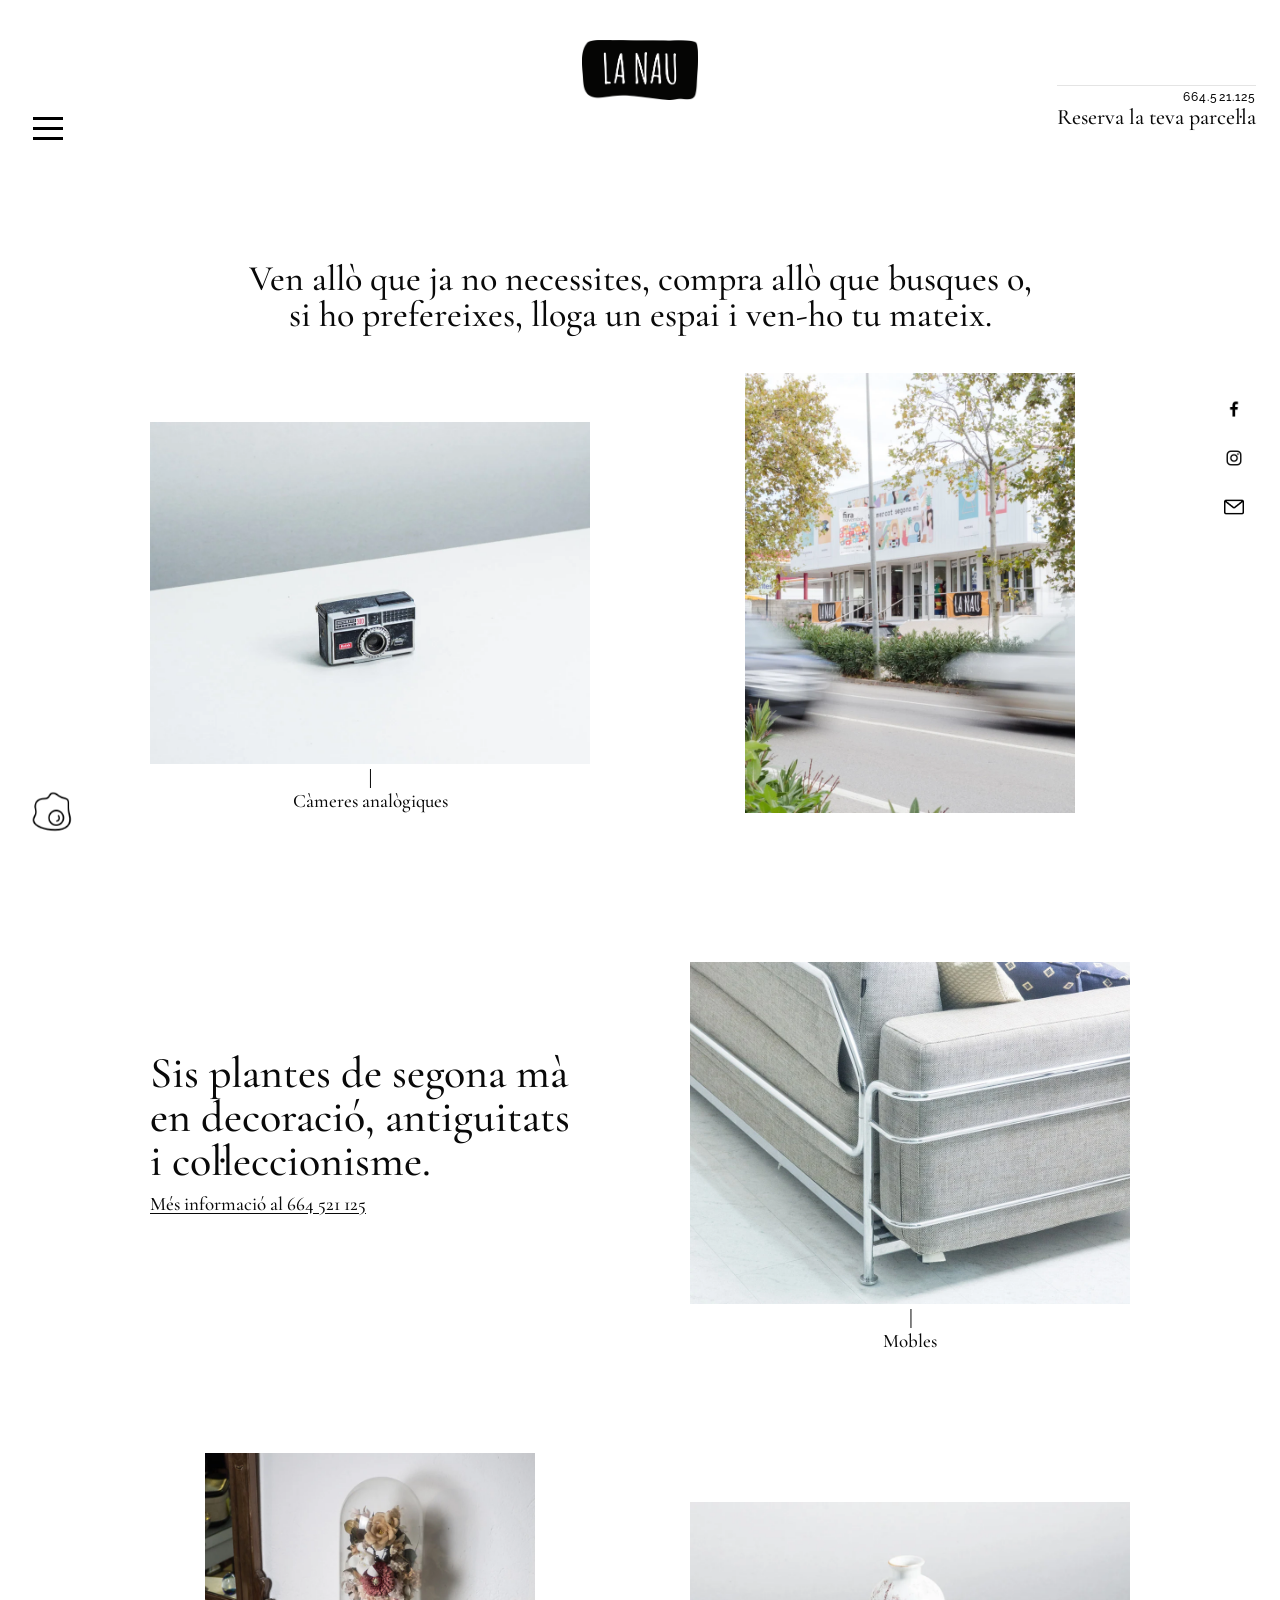
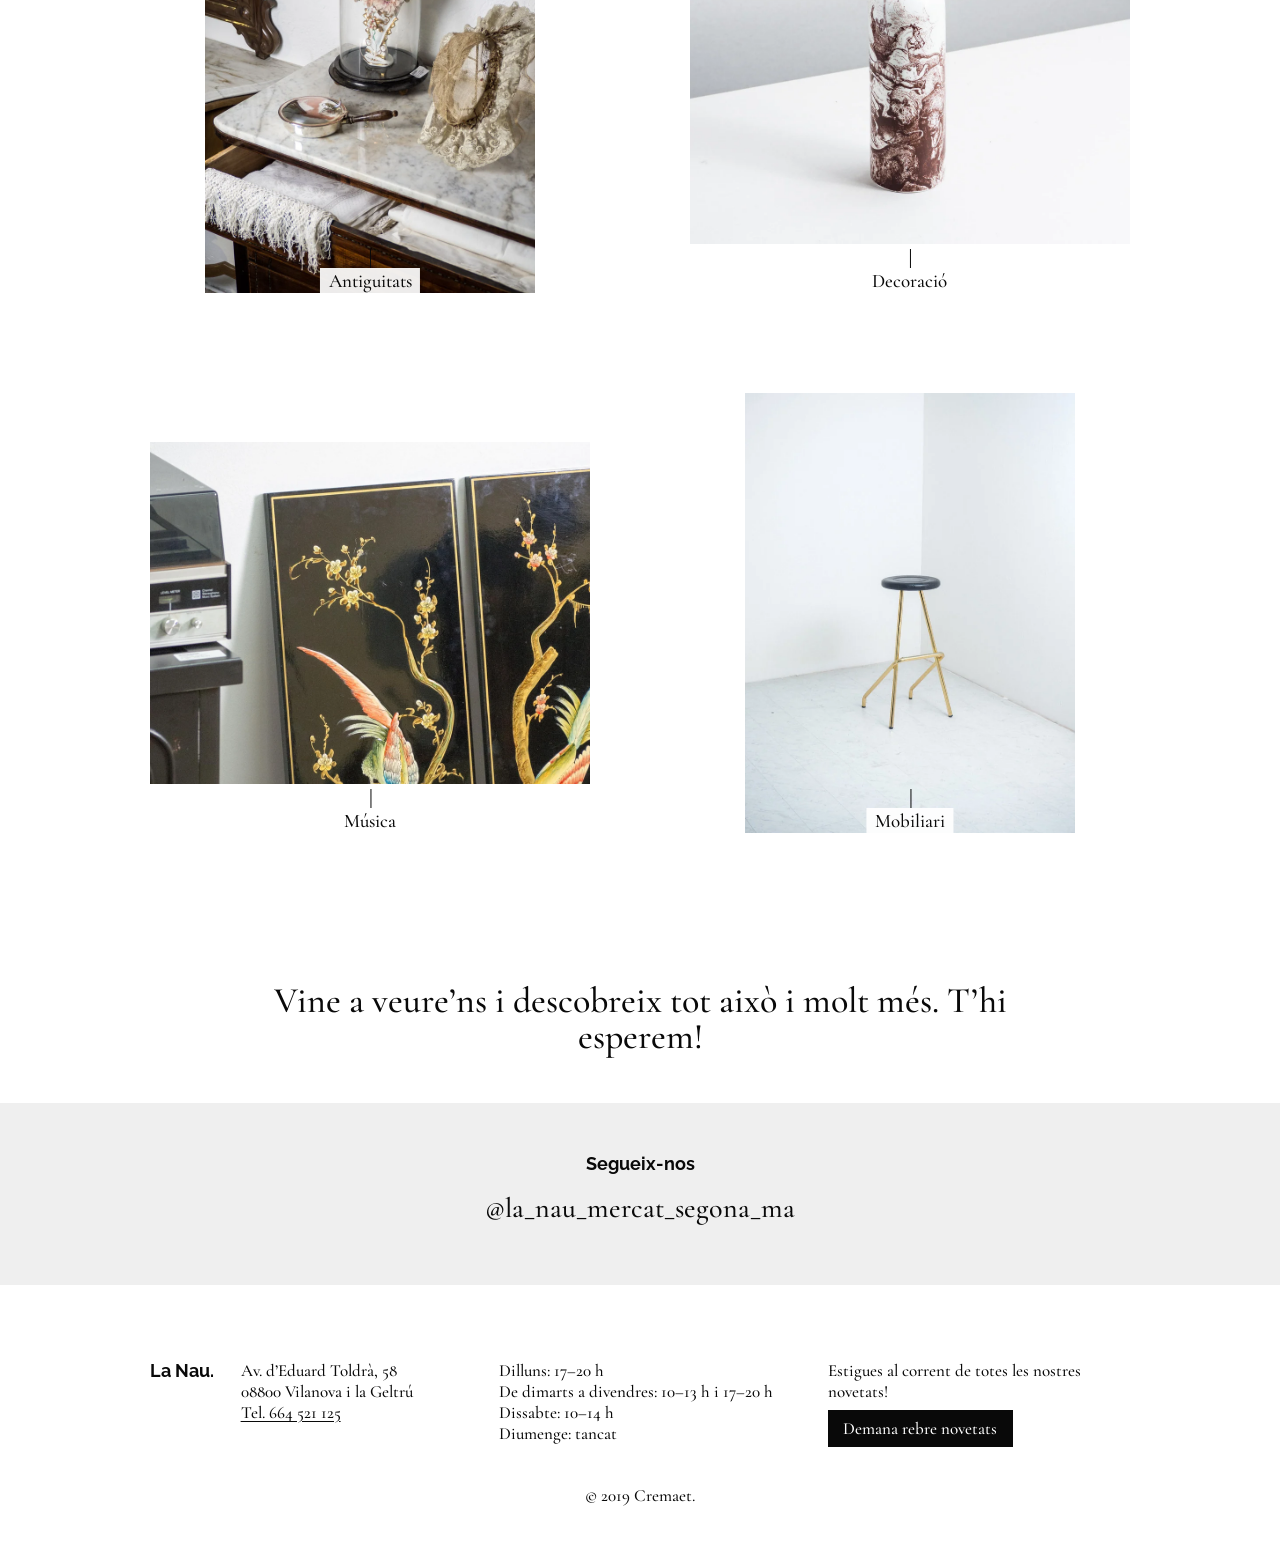
==== commit c612c659: "Add robots.txt and sitemap.xml for SEO optimization" ====
--- a/index.html
+++ b/index.html
@@ -1,14041 +1,336 @@
-<!DOCTYPE html>
+<!doctype html>
 <html lang="ca">
-<meta http-equiv="content-type" content="text/html;charset=UTF-8" />
-
 <head>
-
-    <meta charset='utf-8'>
-    <meta name="viewport" content="width=device-width, initial-scale=1" id="wixDesktopViewport" />
-  <meta name="description" content="La Nau, mercat de segona mà a Vilanova i la Geltrú. Compra, ven o lloga un espai." />
-  <meta property="og:locale" content="ca_ES" />
-    <meta http-equiv="X-UA-Compatible" content="IE=edge">
-    <meta name="generator" content="Wix.com Website Builder" />
-
-    <link rel="icon" href="favicon.ico" type="image/x-icon" />
-
-    <!-- Safari Pinned Tab Icon -->
-    <!-- <link rel="mask-icon" href="https://www.wix.com/favicon.ico"> -->
-
-    <!-- Segmenter Polyfill -->
-    <script>
-        if (!window.Intl || !window.Intl.Segmenter) {
-            (function () {
-                var script = document.createElement('script');
-                script.src = 'https://static.parastorage.com/unpkg/@formatjs/intl-segmenter@11.7.10/polyfill.iife.js';
-                document.head.appendChild(script);
-            })();
-        }
+    <meta charset="utf-8">
+    <meta name="viewport" content="width=device-width, initial-scale=1">
+    <title>La Nau | Mercat de segona mà a Vilanova i la Geltrú</title>
+    <meta name="description" content="Descobreix sis plantes de mobles, decoració, antiguitats i col·leccionisme a La Nau, el mercat de segona mà de Vilanova i la Geltrú. Compra, ven o lloga un espai.">
+    <meta name="robots" content="max-image-preview:large">
+    <link rel="canonical" href="https://www.lanaumercatsegonama.com/">
+    <link rel="icon" href="favicon.ico" sizes="any">
+    <link rel="preload" href="assets/fonts/cormorant-garamond.woff2" as="font" type="font/woff2" crossorigin>
+    <link rel="stylesheet" href="assets/site.css">
+
+    <meta property="og:type" content="website">
+    <meta property="og:locale" content="ca_ES">
+    <meta property="og:site_name" content="La Nau Mercat de Segona Mà">
+    <meta property="og:title" content="La Nau | Mercat de segona mà a Vilanova i la Geltrú">
+    <meta property="og:description" content="Sis plantes de mobles, decoració, antiguitats i col·leccionisme. Compra, ven o lloga un espai a La Nau.">
+    <meta property="og:url" content="https://www.lanaumercatsegonama.com/">
+    <meta property="og:image" content="https://www.lanaumercatsegonama.com/assets/images/la-nau.png">
+    <meta property="og:image:type" content="image/png">
+    <meta property="og:image:width" content="2104">
+    <meta property="og:image:height" content="1096">
+    <meta property="og:image:alt" content="Logotip de La Nau">
+    <meta name="twitter:card" content="summary_large_image">
+    <meta name="twitter:title" content="La Nau | Mercat de segona mà a Vilanova i la Geltrú">
+    <meta name="twitter:description" content="Sis plantes de mobles, decoració, antiguitats i col·leccionisme. Compra, ven o lloga un espai a La Nau.">
+    <meta name="twitter:image" content="https://www.lanaumercatsegonama.com/assets/images/la-nau.png">
+    <meta name="twitter:image:alt" content="Logotip de La Nau">
+
+    <script type="application/ld+json">
+    {
+        "@context": "https://schema.org",
+        "@graph": [
+            {
+                "@type": "WebSite",
+                "@id": "https://www.lanaumercatsegonama.com/#web",
+                "url": "https://www.lanaumercatsegonama.com/",
+                "name": "La Nau Mercat de Segona Mà",
+                "inLanguage": "ca",
+                "publisher": { "@id": "https://www.lanaumercatsegonama.com/#la-nau" }
+            },
+            {
+                "@type": "Store",
+                "@id": "https://www.lanaumercatsegonama.com/#la-nau",
+                "url": "https://www.lanaumercatsegonama.com/",
+                "name": "La Nau Mercat de Segona Mà",
+                "description": "Mercat de segona mà de mobles, decoració, antiguitats i col·leccionisme a Vilanova i la Geltrú.",
+                "image": "https://www.lanaumercatsegonama.com/assets/images/facana.webp",
+                "logo": "https://www.lanaumercatsegonama.com/assets/images/la-nau.png",
+                "telephone": "+34 664 521 125",
+                "email": "mercatsegonamasitges@gmail.com",
+                "address": {
+                    "@type": "PostalAddress",
+                    "streetAddress": "Avinguda d’Eduard Toldrà, 58",
+                    "postalCode": "08800",
+                    "addressLocality": "Vilanova i la Geltrú",
+                    "addressRegion": "Catalunya",
+                    "addressCountry": "ES"
+                },
+                "openingHoursSpecification": [
+                    { "@type": "OpeningHoursSpecification", "dayOfWeek": "Monday", "opens": "17:00", "closes": "20:00" },
+                    { "@type": "OpeningHoursSpecification", "dayOfWeek": ["Tuesday", "Wednesday", "Thursday", "Friday"], "opens": "10:00", "closes": "13:00" },
+                    { "@type": "OpeningHoursSpecification", "dayOfWeek": ["Tuesday", "Wednesday", "Thursday", "Friday"], "opens": "17:00", "closes": "20:00" },
+                    { "@type": "OpeningHoursSpecification", "dayOfWeek": "Saturday", "opens": "10:00", "closes": "14:00" }
+                ],
+                "sameAs": [
+                    "https://www.facebook.com/lanaumercatsegonama/",
+                    "https://www.instagram.com/la_nau_mercat_segona_ma/"
+                ]
+            }
+        ]
+    }
     </script>
-
-    <!-- Legacy Polyfills -->
-    <script nomodule="" src="https://static.parastorage.com/unpkg/core-js-bundle@3.2.1/minified.js"></script>
-    <script nomodule=""
-        src="https://static.parastorage.com/unpkg/focus-within-polyfill@5.0.9/dist/focus-within-polyfill.js"></script>
-
-    <!-- Performance API Polyfills -->
-    <script>
-        (function () {
-            var noop = function noop() { };
-            if ("performance" in window === false) {
-                window.performance = {};
-            }
-            window.performance.mark = performance.mark || noop;
-            window.performance.measure = performance.measure || noop;
-            if ("now" in window.performance === false) {
-                var nowOffset = Date.now();
-                if (performance.timing && performance.timing.navigationStart) {
-                    nowOffset = performance.timing.navigationStart;
-                }
-                window.performance.now = function now() {
-                    return Date.now() - nowOffset;
-                };
-            }
-        })();
-    </script>
-
-
-    <!-- Essential Viewer Model -->
-    <script type="application/json"
-        id="wix-essential-viewer-model">{"fleetConfig":{"fleetName":"thunderbolt-renderer","type":"GA","code":0},"mode":{"qa":false,"enableTestApi":false,"addAllServices":false,"debug":false,"ssrIndicator":false,"ssrOnly":false,"siteAssetsFallback":"enable","versionIndicator":false},"componentsLibrariesTopology":[{"artifactId":"editor-elements","namespace":"wixui","url":"https:\/\/static.parastorage.com\/services\/editor-elements\/1.15638.0"},{"artifactId":"editor-elements","namespace":"dsgnsys","url":"https:\/\/static.parastorage.com\/services\/editor-elements\/1.15638.0"}],"siteFeaturesConfigs":{"sessionManager":{"isRunningInDifferentSiteContext":false}},"language":{"userLanguage":"ca"},"siteAssets":{"clientTopology":{"mediaRootUrl":"https:\/\/static.wixstatic.com","scriptsUrl":"static.parastorage.com","staticMediaUrl":"https:\/\/static.wixstatic.com\/media","staticAudioUrl":"https:\/\/music.wixstatic.com\/mp3","moduleRepoUrl":"https:\/\/static.parastorage.com\/unpkg","fileRepoUrl":"https:\/\/static.parastorage.com\/services","viewerAppsUrl":"https:\/\/viewer-apps.parastorage.com","viewerAssetsUrl":"https:\/\/viewer-assets.parastorage.com","siteAssetsUrl":"https:\/\/siteassets.parastorage.com","pageJsonServerUrls":["https:\/\/pages.parastorage.com","index.html\/\/staticorigin.wixstatic.com","https:\/\/fallback.wix.com\/wix-html-editor-pages-webapp\/page"],"pathOfTBModulesInFileRepoForFallback":"wix-thunderbolt\/dist\/"}},"siteFeatures":["accessibilityBrowserZoom","appMonitoring","assetsLoader","businessLogger","captcha","clickHandlerRegistrar","commonConfig","componentsRegistry","consentPolicy","contentReflow","cyclicTabbing","domSelectors","domStore","environmentWixCodeSdk","environment","lightbox","locationWixCodeSdk","mpaNavigation","navigationManager","navigationPhases","ooi","pages","panorama","renderer","reporter","routerFetch","router","scrollRestoration","seoWixCodeSdk","seo","sessionManager","siteMembersWixCodeSdk","siteMembers","siteScrollBlocker","siteWixCodeSdk","speculationRules","ssrCache","stores","structureApi","thunderboltInitializer"]["tpaCommons","translations","usedPlatformApis"]["warmupData","windowMessageRegistrar"]["windowWixCodeSdk"]["wixEmbedsApi"]["componentsLoader"]["componentsReact"]["platform"]},"site":{"externalBaseUrl":"https:\/\/cremaet.wixsite.com\/lanaumercatsegonama","isSEO":false},"media":{"staticMediaUrl":"https:\/\/static.wixstatic.com\/media","mediaRootUrl":"https:\/\/static.wixstatic.com\/','staticVideoUrl':'https:\/\/video.wixstatic.com\/','userDomainMediaPrefixes':[]},'requestUrl':'https:\/\/cremaet.wixsite.com\/lanaumercatsegonama','rollout':{'siteAssetsVersionsRollout':false,'isDACRollout':0,'isTBRollout':false},'commonConfig':{'brand':'wix','host':'VIEWER','bsi':'','consentPolicy':{},'consentPolicyHeader':{},'siteRevision':'4','branchId':'f7a4e46b-4d1a-40c8-ad06-6603b88f1c55','renderingFlow':'NONE','language':'ca','locale':'ca-es'},'interactionSampleRatio':0.01,'accessTokensUrl':'https:\/\/cremaet.wixsite.com\/lanaumercatsegonama\/_api\/v1\/access-tokens','experiments':{'specs.thunderbolt.hardenFetchAndXHR':true,'specs.thunderbolt.securityExperiments':true,'specs.thunderbolt.browserCacheReload':true,'specs.thunderbolt.addIdAsClassName':true,'specs.thunderbolt.browserZoomMobileOnloadDetection':true,'specs.thunderbolt.customImageDomain':true}}</script>
-    <script>window.viewerModel = JSON.parse(document.getElementById('wix-essential-viewer-model').textContent)</script>
-
-
-    <!-- Globals Definitions -->
-    <script>
-            (function () {
-                var now = Date.now()
-                var activationStart = 0
-                try {
-                    var navEntry = performance.getEntriesByType('navigation')[0];
-                    if (navEntry && navEntry.activationStart > 0) {
-                        activationStart = navEntry.activationStart;
-                    }
-                } catch (e) { }
-                window.initialTimestamps = {
-                    initialTimestamp: now,
-                    initialRequestTimestamp: Math.round(performance.timeOrigin ? performance.timeOrigin + activationStart : now - performance.now() + activationStart)
-                }
-
-                window.thunderboltTag = "libs-releases-GA-local"
-                window.thunderboltVersion = "1.18373.0"
-            })();
-    </script>
-
-    <script>
-        window.commonConfig = viewerModel.commonConfig
-    </script>
-
-
-    <!-- BEGIN handleAccessTokens bundle -->
-
-    <script
-        data-url="https://static.parastorage.com/services/wix-thunderbolt/dist/handleAccessTokens.inline.3250797b.bundle.min.js">(() => { "use strict"; let e, t, r, o; var n = {}, i = {}; function l(e) { var t = i[e]; if (void 0 !== t) return t.exports; var r = i[e] = { exports: {} }; return n[e](r, r.exports, l), r.exports } function a(e) { let { context: t, property: r, value: o, enumerable: n = !0 } = e, i = e.get, l = e.set; if (!r || void 0 === o && !i && !l) return Error("property and value are required"); let a = t || globalThis, s = a?.[r], u = {}; if (void 0 !== o) u.value = o; else { if (i) { let e = c(i); e && (u.get = e) } if (l) { let e = c(l); e && (u.set = e) } } let p = { ...u, enumerable: n || !1, configurable: !1 }; void 0 !== o && (p.writable = !1); try { Object.defineProperty(a, r, p) } catch (e) { return e instanceof TypeError ? s : e } return s } function c(e, t) { return "function" == typeof e ? e : e?.async === !0 && "function" == typeof e.func ? t ? async function (t) { return e.func(t) } : async function () { return e.func() } : "function" == typeof e?.func ? e.func : void 0 } l.rv = () => "1.6.8", l.ruid = "bundler=rspack@1.6.8"; try { a({ property: "strictDefine", value: a }) } catch { } try { a({ property: "defineStrictObject", value: function e(t) { let { context: r, property: o, propertiesToExclude: n = [], skipPrototype: i = !1, hardenPrototypePropertiesToExclude: l = [] } = t; if (!o) return Error("property is required"); let c = (r || globalThis)[o], p = {}, f = u(r, o); c && ("object" == typeof c || "function" == typeof c) && Reflect.ownKeys(c).forEach(e => { if (!n.includes(e) && !s.includes(e)) { let t = u(c, e); if (t && (t.writable || t.configurable)) { let { value: r, get: o, set: n, enumerable: i = !1 } = t, l = {}; void 0 !== r ? l.value = r : o ? l.get = o : n && (l.set = n); try { let t = a({ context: c, property: e, ...l, enumerable: i }); p[e] = t } catch (r) { if (r instanceof TypeError) try { p[e] = t.value || t.get || t.set } catch { } else throw r } } } }); let d = { originalObject: c, originalProperties: p }; if (!i && c?.prototype !== void 0) { let t = e({ context: c, property: "prototype", propertiesToExclude: l, skipPrototype: !0 }); t instanceof Error || (d.originalPrototype = t?.originalObject, d.originalPrototypeProperties = t?.originalProperties) } return a({ context: r, property: o, value: c, enumerable: f?.enumerable }), d } }) } catch { } try { a({ property: "defineStrictMethod", value: function (e, t) { let r = (t || globalThis)[e], o = u(t || globalThis, e); return r && o && (o.writable || o.configurable) ? (Object.freeze(r), a({ context: globalThis, property: e, value: r })) : r } }) } catch { } var s = ["toString", "toLocaleString", "valueOf", "constructor", "prototype"]; function u(e, t) { if (!(!e || !t)) try { return Reflect.getOwnPropertyDescriptor(e, t) } catch { return } } function p(e) { if ("string" != typeof e) return e; try { return decodeURIComponent(e).toLowerCase().trim() } catch { return e.toLowerCase().trim() } } function f(e, t) { let r = ""; if ("string" == typeof e) r = e.split("=")[0]?.trim() || ""; else { if (!e || "string" != typeof e.name) return !1; r = e.name } return t.has(p(r) || "") } function d(e, t) { return ("string" == typeof e ? e.split(";").map(e => e.trim()).filter(e => e.length > 0) : e || []).filter(e => !f(e, t)) } var y = null; function g() { return null === y && (y = typeof Document > "u" ? void 0 : Object.getOwnPropertyDescriptor(Document.prototype, "cookie")), y } let b = (e, t) => { try { let r = t ? t.get.call(document) : document.cookie; return r.split(";").map(e => e.trim()).filter(t => t?.startsWith(e))[0]?.split("=")[1] } catch (e) { return "" } }, h = (e = "", t = "", r = "index.html") => `${e}=; ${t ? `domain=${t};` : ""} max-age=0; path=${r}; expires=Thu, 01 Jan 1970 00:00:01 GMT`; function m(e, t) { try { return sessionStorage[e]("reload", t || "") } catch (e) { console.error("ATS: Error calling sessionStorage:", e) } } var v = ["true", "b", "c", "new", "enabled"]; let w = [], S = (e, t) => { let r; return w.includes(t) || !0 === (r = e[t]) || "string" == typeof r && v.includes(r.toLowerCase()) }, T = "client-session-bind", k = "sec-fetch-unsupported", { experiments: x } = window.viewerModel, { cookie: E } = (e = new Set([T, "client-binding", k, "svSession", "smSession", "server-session-bind", "wixSession2", "wixSession3"].map(e => e.toLowerCase())), a({ context: document, property: "cookie", set: { func: t => { var r, o; let n, i; return r = document, o = void 0, n = g(), i = p(t.split(";")[0] || "") || "", void ([...e].every(e => !i.startsWith(e.toLowerCase())) && n?.set ? n.set.call(r, t) : o && console.warn(o)) } }, get: { func: () => (function (e, t) { let r = g(); if (!r?.get) throw Error("Cookie descriptor or getter not available"); return d(r.get.call(e), t).join("; ") })(document, e) }, enumerable: !0 }), { cookieStore: function (e, t) { if (!globalThis?.cookieStore) return; let r = globalThis.cookieStore.get.bind(globalThis.cookieStore), o = globalThis.cookieStore.getAll.bind(globalThis.cookieStore), n = globalThis.cookieStore.set.bind(globalThis.cookieStore), i = globalThis.cookieStore.delete.bind(globalThis.cookieStore); return a({ context: globalThis.CookieStore.prototype, property: "get", value: async function (t) { return f(("string" == typeof t ? t : t.name) || "", e) ? null : r.call(this, t) }, enumerable: !0 }), a({ context: globalThis.CookieStore.prototype, property: "getAll", value: async function () { let t = await o.apply(this, Array.from(arguments)); return d(t, e) }, enumerable: !0 }), a({ context: globalThis.CookieStore.prototype, property: "set", value: async function () { let r = Array.from(arguments); if (!f(1 === r.length ? r[0].name : r[0], e)) return n.apply(this, r); t && console.warn(t) }, enumerable: !0 }), a({ context: globalThis.CookieStore.prototype, property: "delete", value: async function () { let t = Array.from(arguments); if (!f(1 === t.length ? t[0].name : t[0], e)) return i.apply(this, t) }, enumerable: !0 }), a({ context: globalThis.cookieStore, property: "prototype", value: globalThis.CookieStore.prototype, enumerable: !1 }), a({ context: globalThis, property: "cookieStore", value: globalThis.cookieStore, enumerable: !0 }), { get: r, getAll: o, set: n, delete: i } }(e, void 0), cookie: g() }), P = "tbReady", C = "security_overrideGlobals", { experiments: D, siteFeaturesConfigs: M, accessTokensUrl: O } = window.viewerModel, $ = {}, j = (t = b(T, E), S(x, "specs.thunderbolt.browserCacheReload") && (b(k, E) || t ? m("removeItem") : function () { if ("undefined" != typeof window) { let e = performance.getEntriesByType("navigation")[0]; return "back_forward" === (e?.type || "") } return !1 }() && function () { let { counter: e } = function () { let e = m("getItem"); if (e) { let [t, r] = e.split("-"), o = r ? parseInt(r, 10) : 0; if (o >= 3) { let e = t ? Number(t) : 0; if (Date.now() - e > 6e4) return { counter: 0 } } return { counter: o } } return { counter: 0 } }(); e < 3 ? (function (e = 1) { m("setItem", `${Date.now()}-${e}`) }(e + 1), window.location.reload()) : console.error("ATS: Max reload attempts reached") }()), r = h(T), o = h(T, location.hostname), E.set.call(document, r), E.set.call(document, o), t); j && ($["client-binding"] = j); let A = fetch; addEventListener(P, function e(t) { let { logger: r } = t.detail; try { window.tb.init({ fetch: A, fetchHeaders: $ }) } catch (t) { let e = Error("TB003"); r.meter(`${C}_${e.message}`, { paramsOverrides: { errorType: C, eventString: e.message } }), window?.viewerModel?.mode.debug && console.error(t) } finally { removeEventListener(P, e) } }), S(D, "specs.thunderbolt.hardenFetchAndXHR") || (window.fetchDynamicModel = () => M.sessionManager.isRunningInDifferentSiteContext ? Promise.resolve({}) : fetch((() => { try { let e = "undefined" != typeof WorkerGlobalScope && self instanceof WorkerGlobalScope, t = globalThis?.parent !== globalThis, r = new URL(O % 2clocation.html); return (t || e) && (r.searchParams.set("ifr", String(t)), r.searchParams.set("worker", String(e))), r.href } catch { return O } })(), { credentials: "same-origin", headers: $ }).then(function (e) { if (!e.ok) throw Error(`[${e.status}]${e.statusText}`); return e.json() }), window.dynamicModelPromise = window.fetchDynamicModel()) })();
-            //# sourceMappingURL=https://static.parastorage.com/services/wix-thunderbolt/dist/handleAccessTokens.inline.3250797b.bundle.min.js.map</script>
-
-    <!-- END handleAccessTokens bundle -->
-
-    <!-- BEGIN overrideGlobals bundle -->
-
-    <script
-        data-url="https://static.parastorage.com/services/wix-thunderbolt/dist/overrideGlobals.inline.b271af7d.bundle.min.js">(() => { "use strict"; var e = {}, t = {}; function r(o) { var n = t[o]; if (void 0 !== n) return n.exports; var i = t[o] = { exports: {} }; return e[o](i, i.exports, r), i.exports } function o(e) { let { context: t, property: r, value: o, enumerable: i = !0 } = e, c = e.get, a = e.set; if (!r || void 0 === o && !c && !a) return Error("property and value are required"); let l = t || globalThis, s = l?.[r], u = {}; if (void 0 !== o) u.value = o; else { if (c) { let e = n(c); e && (u.get = e) } if (a) { let e = n(a); e && (u.set = e) } } let p = { ...u, enumerable: i || !1, configurable: !1 }; void 0 !== o && (p.writable = !1); try { Object.defineProperty(l, r, p) } catch (e) { return e instanceof TypeError ? s : e } return s } function n(e, t) { return "function" == typeof e ? e : e?.async === !0 && "function" == typeof e.func ? t ? async function (t) { return e.func(t) } : async function () { return e.func() } : "function" == typeof e?.func ? e.func : void 0 } r.rv = () => "1.6.8", r.ruid = "bundler=rspack@1.6.8"; try { o({ property: "strictDefine", value: o }) } catch { } try { o({ property: "defineStrictObject", value: c }) } catch { } try { o({ property: "defineStrictMethod", value: a }) } catch { } var i = ["toString", "toLocaleString", "valueOf", "constructor", "prototype"]; function c(e) { let { context: t, property: r, propertiesToExclude: n = [], skipPrototype: a = !1, hardenPrototypePropertiesToExclude: s = [] } = e; if (!r) return Error("property is required"); let u = (t || globalThis)[r], p = {}, f = l(t, r); u && ("object" == typeof u || "function" == typeof u) && Reflect.ownKeys(u).forEach(e => { if (!n.includes(e) && !i.includes(e)) { let t = l(u, e); if (t && (t.writable || t.configurable)) { let { value: r, get: n, set: i, enumerable: c = !1 } = t, a = {}; void 0 !== r ? a.value = r : n ? a.get = n : i && (a.set = i); try { let t = o({ context: u, property: e, ...a, enumerable: c }); p[e] = t } catch (r) { if (r instanceof TypeError) try { p[e] = t.value || t.get || t.set } catch { } else throw r } } } }); let d = { originalObject: u, originalProperties: p }; if (!a && u?.prototype !== void 0) { let e = c({ context: u, property: "prototype", propertiesToExclude: s, skipPrototype: !0 }); e instanceof Error || (d.originalPrototype = e?.originalObject, d.originalPrototypeProperties = e?.originalProperties) } return o({ context: t, property: r, value: u, enumerable: f?.enumerable }), d } function a(e, t) { let r = (t || globalThis)[e], n = l(t || globalThis, e); return r && n && (n.writable || n.configurable) ? (Object.freeze(r), o({ context: globalThis, property: e, value: r })) : r } function l(e, t) { if (!(!e || !t)) try { return Reflect.getOwnPropertyDescriptor(e, t) } catch { return } } function s(e) { return e.startsWith("//") && /(?:[a-z0-9](?:[a-z0-9-]{0,61}[a-z0-9])?\.)+[a-z0-9][a-z0-9-]{0,61}[a-z0-9]/g.test(`${location.protocol}:${e}`) && (e = `${location.protocol}${e}`), !e.startsWith("http") || new URL(e.html).hostname === location.hostname } function u(e) { if ("string" != typeof e) return e; try { return decodeURIComponent(e).toLowerCase().trim() } catch { return e.toLowerCase().trim() } } function p(e, t) { return e instanceof Headers ? e.forEach((r, o) => { f(o, t) || e.delete(o) }) : Object.keys(e).forEach(r => { f(r, t) || delete e[r] }), e } function f(e, t) { return !t.has(u(e) || "") } function d(e, t) { let r = !0, o = u(function (e) { let t, r; if (globalThis.Request && e instanceof Request) t = e.url; else if ("function" == typeof e?.toString) t = e.toString(); else throw Error("Unsupported type for url"); try { return new URL(t.html).pathname } catch { return (r = t.replace(/#.+/gi, "").split("?").shift()).startsWith("index.html") ? r : `/${r}` } }(e)); return o && t.some(e => o.includes(e)) && (r = !1), r } var y = ["true", "b", "c", "new", "enabled"]; let b = [], g = (e, t) => { let r; return b.includes(t) || !0 === (r = e[t]) || "string" == typeof r && y.includes(r.toLowerCase()) }; performance.mark("overrideGlobals started"); let { experiments: m } = window.viewerModel, v = g(m, "specs.thunderbolt.securityExperiments"); try { let e, t; !function () { let e = globalThis.open, t = document.open; function r(t, r, o) { let n = "string" != typeof t, i = e.call(window, t, r, o); return n || t && s(t) ? {} : i } o({ property: "open", value: r, context: globalThis, enumerable: !0 }), o({ property: "open", value: function (e, o, n) { return e ? r(e, o, n) : t.call(document, e || "", o || "", n || "") }, context: document, enumerable: !0 }) }(), v && function () { let e = document.createElement, t = Element.prototype.setAttribute, r = Element.prototype.setAttributeNS, n = Element.prototype.removeAttribute, i = (Object.getOwnPropertyDescriptor(HTMLIFrameElement.prototype, "contentWindow")?.get, Object.getOwnPropertyDescriptor(HTMLIFrameElement.prototype, "src")), c = i?.get, a = i?.set, l = Object.getOwnPropertyDescriptor(HTMLIFrameElement.prototype, "sandbox")?.get, s = DOMTokenList.prototype.add, p = DOMTokenList.prototype.remove, f = DOMTokenList.prototype.toggle, d = DOMTokenList.prototype.replace, y = Object.getOwnPropertyDescriptor(DOMTokenList.prototype, "value"), b = y?.get, g = y?.set, m = new WeakSet; o({ property: "createElement", context: document, value: function (n, i) { let c = e.call(document, n, i); return "iframe" === u(n) && (o({ property: "srcdoc", context: c, get: () => "", set: () => { console.warn("`srcdoc` is not allowed in iframe elements.") } }), o({ property: "setAttribute", context: c, value: function (e, r) { if ("srcdoc" === e.toLowerCase()) return void console.warn("`srcdoc` attribute is not allowed to be set."); t.call(c, e, r); e.toLowerCase() }, enumerable: !1 }), o({ property: "setAttributeNS", context: c, value: function (e, t, o) { if ("srcdoc" === t.toLowerCase()) return void console.warn("`srcdoc` attribute is not allowed to be set."); r.call(c, e, t, o); t.toLowerCase() }, enumerable: !1 })), c }, enumerable: !0 }) }(), g(m, "specs.thunderbolt.hardenFetchAndXHR") && v && function (e, t, r) { let n = fetch, i = XMLHttpRequest, c = new Set(t); function a() { let t = new i, o = t.open, n = t.setRequestHeader; return t.open = function () { let n = Array.from(arguments), i = n[1]; if (n.length < 2 || d(i, e)) return o.apply(t, n); throw Error(r || `Request not allowed for path ${i}`) }, t.setRequestHeader = function (e, r) { f(decodeURIComponent(e), c) && n.call(t, e, r) }, t } o({ property: "fetch", value: function () { var t; let o = (t = arguments, globalThis.Request && t[0] instanceof Request && t[0]?.headers ? p(t[0].headers, c) : t[1]?.headers && p(t[1].headers, c), t); return d(arguments[0], e) ? n.apply(globalThis, Array.from(o)) : new Promise((e, t) => { let o = Error(r || `Request not allowed for path ${arguments[0]}`); t(o) }) }, enumerable: !0 }), o({ property: "XMLHttpRequest", value: a, enumerable: !0 }), Object.keys(i).forEach(e => { a[e] = i[e] }) }(["/_api/v1/access-tokens", "/_api/v2/dynamicmodel", "/_api/one-app-session-web/v3/businesses"], ["client-binding"]), function () { if (navigator && "serviceWorker" in navigator) navigator.serviceWorker.register, o({ context: navigator.serviceWorker, property: "register", value: function () { console.log("Service worker registration is not allowed") }, enumerable: !0 }) }(), e = [], t = (t = []).concat(["TextEncoder", "TextDecoder"]), v && (t = t.concat(["XMLHttpRequestEventTarget", "EventTarget"])), t = t.concat(["URL", "JSON"]), v && (e = e.concat(["addEventListener", "removeEventListener"])), e = e.concat(["encodeURI", "encodeURIComponent", "decodeURI", "decodeURIComponent"]), t = t.concat(["String", "Number"]), v && t.push("Object"), t = t.concat(["Reflect"]), e.forEach(e => { a(e), ["addEventListener", "removeEventListener"].includes(e) && a(e, document) }), t.forEach(e => { c({ property: e }) }), v && function () { return e("setTimeout", 0, globalThis), e("setInterval", 0, globalThis); function e(e, t, r) { let n = r || globalThis, i = n[e]; if (!i || "function" != typeof i) throw Error(`Function ${e} not found or is not a function`); o({ property: e, value: function () { let r = Array.from(arguments); if ("string" != typeof r[t]) return i.apply(n, r); console.warn(`Calling ${e} with a String Argument at index ${t} is not allowed`) }, context: r, enumerable: !0 }) } }() } catch (t) { window?.viewerModel?.mode.debug && console.error(t); let e = Error("TB006"); window.fedops?.reportError(e, "security_overrideGlobals"), window.Sentry ? window.Sentry.captureException(e) : globalThis.defineStrictProperty("sentryBuffer", [e], window, !1) } performance.mark("overrideGlobals ended") })();
-            //# sourceMappingURL=https://static.parastorage.com/services/wix-thunderbolt/dist/overrideGlobals.inline.b271af7d.bundle.min.js.map</script>
-
-    <!-- END overrideGlobals bundle -->
-
-
-
-
-    <script>
-        window.commonConfig = viewerModel.commonConfig
-
-
-    </script>
-
-    <!-- Initial CSS -->
-    <style data-url="https://static.parastorage.com/services/wix-thunderbolt/dist/main.d189c0b1.min.css">
-        @keyframes slide-horizontal-new {
-            0% {
-                transform: translate(100%)
-            }
-        }
-
-        @keyframes slide-horizontal-old {
-            80% {
-                opacity: 1
-            }
-
-            to {
-                opacity: 0;
-                transform: translate(-100%)
-            }
-        }
-
-        @keyframes slide-vertical-new {
-            0% {
-                transform: translateY(-100%)
-            }
-        }
-
-        @keyframes slide-vertical-old {
-            80% {
-                opacity: 1
-            }
-
-            to {
-                opacity: 0;
-                transform: translateY(100%)
-            }
-        }
-
-        @keyframes out-in-new {
-            0% {
-                opacity: 0
-            }
-        }
-
-        @keyframes out-in-old {
-            to {
-                opacity: 0
-            }
-        }
-
-        :root:active-view-transition {
-            view-transition-name: none
-        }
-
-        :root:active-view-transition::view-transition-group(*) {
-            animation: none
-        }
-
-        :root:active-view-transition::view-transition-old(*) {
-            animation: none
-        }
-
-        :root:active-view-transition::view-transition-new(*) {
-            animation: none
-        }
-
-        :root::view-transition {
-            pointer-events: none
-        }
-
-        :root:active-view-transition #SITE_HEADER {
-            view-transition-name: header-group
-        }
-
-        :root:active-view-transition #WIX_ADS {
-            view-transition-name: wix-ads-group
-        }
-
-        :root:active-view-transition #SITE_FOOTER {
-            view-transition-name: footer-group
-        }
-
-        :root:active-view-transition #BACKGROUND_GROUP_TRANSITION_GROUP>div {
-            view-transition-name: background-group
-        }
-
-        :root:active-view-transition::view-transition-old(*.login-social-bar) {
-            display: none
-        }
-
-        :root:active-view-transition::view-transition-group(page-group) {
-            pointer-events: all;
-            cursor: wait;
-            animation: revert;
-            animation-duration: .6s
-        }
-
-        :root:active-view-transition::view-transition-old(page-group) {
-            pointer-events: all;
-            cursor: wait;
-            animation: revert;
-            animation-duration: .6s
-        }
-
-        :root:active-view-transition::view-transition-new(page-group) {
-            pointer-events: all;
-            cursor: wait;
-            animation: revert;
-            animation-duration: .6s
-        }
-
-        :root:active-view-transition-type(SlideHorizontal)::view-transition-old(page-group) {
-            mix-blend-mode: normal;
-            animation: .6s cubic-bezier(.83, 0, .17, 1) forwards slide-horizontal-old
-        }
-
-        :root:active-view-transition-type(SlideHorizontal)::view-transition-new(page-group) {
-            mix-blend-mode: normal;
-            animation: .6s cubic-bezier(.83, 0, .17, 1) backwards slide-horizontal-new
-        }
-
-        :root:active-view-transition-type(SlideVertical)::view-transition-old(page-group) {
-            mix-blend-mode: normal;
-            animation: .6s cubic-bezier(.83, 0, .17, 1) forwards slide-vertical-old
-        }
-
-        :root:active-view-transition-type(SlideVertical)::view-transition-new(page-group) {
-            mix-blend-mode: normal;
-            animation: .6s cubic-bezier(.83, 0, .17, 1) backwards slide-vertical-new
-        }
-
-        :root:active-view-transition-type(OutIn)::view-transition-old(page-group) {
-            animation: .35s cubic-bezier(.22, 1, .36, 1) forwards out-in-old
-        }
-
-        :root:active-view-transition-type(OutIn)::view-transition-new(page-group) {
-            animation: .35s cubic-bezier(.64, 0, .78, 0) .35s backwards out-in-new
-        }
-
-        @media (prefers-reduced-motion:reduce) {
-            ::view-transition-group(*) {
-                animation: none !important
-            }
-
-            ::view-transition-old(*) {
-                animation: none !important
-            }
-
-            ::view-transition-new(*) {
-                animation: none !important
-            }
-        }
-
-        html,
-        body {
-            vertical-align: baseline;
-            background: 0 0;
-            border: 0;
-            outline: 0;
-            margin: 0;
-            padding: 0
-        }
-
-        body {
-            --scrollbar-width: 0px;
-            -webkit-text-size-adjust: 100%;
-            -moz-text-size-adjust: 100%;
-            -ms-text-size-adjust: 100%;
-            text-size-adjust: 100%;
-            font-family: Arial, Helvetica, sans-serif;
-            font-size: 10px
-        }
-
-        html,
-        body {
-            height: 100%
-        }
-
-        body {
-            overflow-x: auto;
-            overflow-y: scroll
-        }
-
-        body:not(.responsive) #site-root {
-            width: 100%;
-            min-width: var(--site-width)
-        }
-
-        body:not([data-js-loaded]) [data-hide-prejs] {
-            visibility: hidden
-        }
-
-        interact-element {
-            display: contents
-        }
-
-        #SITE_CONTAINER {
-            position: relative
-        }
-
-        :root {
-            --one-unit: 1vw;
-            --section-max-width: 9999px;
-            --spx-stopper-max: 9999px;
-            --spx-stopper-min: 0px;
-            --browser-zoom: 1
-        }
-
-        @supports ((-webkit-appearance:none)) and (stroke-color:transparent) {
-            :root {
-                --safari-sticky-fix: opacity;
-                --experimental-safari-sticky-fix: translateZ(0)
-            }
-        }
-
-        @supports (container-type:inline-size) {
-            :root {
-                --one-unit: 1cqw
-            }
-        }
-
-        [id^=oldHoverBox-] {
-            mix-blend-mode: plus-lighter;
-            transition: opacity .5s, visibility .5s
-        }
-
-        [data-mesh-id$=inlineContent-gridContainer]:has(>[id^=oldHoverBox-]) {
-            isolation: isolate
-        }
-
-        /*# sourceMappingURL=https://static.parastorage.com/services/wix-thunderbolt/dist/main.d189c0b1.min.css.map*/
-    </style>
-    <style data-url="https://static.parastorage.com/services/wix-thunderbolt/dist/main.renderer.d1b87f2e.min.css">
-        div,
-        span,
-        applet,
-        object,
-        iframe,
-        h1,
-        h2,
-        h3,
-        h4,
-        h5,
-        h6,
-        p,
-        blockquote,
-        pre,
-        a,
-        abbr,
-        acronym,
-        address,
-        big,
-        cite,
-        code,
-        del,
-        dfn,
-        em,
-        font,
-        img,
-        ins,
-        kbd,
-        q,
-        s,
-        samp,
-        small,
-        strike,
-        strong,
-        sub,
-        sup,
-        tt,
-        var,
-        b,
-        u,
-        i,
-        center,
-        dl,
-        dt,
-        dd,
-        ol,
-        ul,
-        li,
-        fieldset,
-        form,
-        label,
-        legend,
-        table,
-        caption,
-        tbody,
-        tfoot,
-        thead,
-        tr,
-        th,
-        td,
-        nav,
-        button,
-        section,
-        header,
-        footer,
-        title {
-            vertical-align: baseline;
-            background: 0 0;
-            border: 0;
-            outline: 0;
-            margin: 0;
-            padding: 0
-        }
-
-        textarea,
-        input,
-        select {
-            box-sizing: border-box;
-            font-family: Helvetica, Arial, sans-serif
-        }
-
-        ol,
-        ul {
-            list-style: none
-        }
-
-        blockquote,
-        q {
-            quotes: none
-        }
-
-        ins {
-            text-decoration: none
-        }
-
-        del {
-            text-decoration: line-through
-        }
-
-        table {
-            border-collapse: collapse;
-            border-spacing: 0
-        }
-
-        a {
-            cursor: pointer;
-            text-decoration: none
-        }
-
-        .testStyles {
-            overflow-y: hidden
-        }
-
-        .reset-button {
-            color: inherit;
-            font: inherit;
-            -webkit-appearance: none;
-            -webkit-user-select: none;
-            -moz-user-select: none;
-            -ms-user-select: none;
-            background: 0 0;
-            border: 0;
-            outline: 0;
-            padding: 0;
-            line-height: normal;
-            overflow: visible
-        }
-
-        :focus {
-            outline: none
-        }
-
-        body.device-mobile-optimized:not(.disable-site-overflow) {
-            overflow-x: hidden;
-            overflow-y: scroll
-        }
-
-        body.device-mobile-optimized:not(.responsive) #SITE_CONTAINER {
-            width: 320px;
-            margin-left: auto;
-            margin-right: auto;
-            position: relative;
-            overflow-x: visible
-        }
-
-        body.device-mobile-optimized:not(.responsive):not(.blockSiteScrolling) #SITE_CONTAINER {
-            margin-top: 0
-        }
-
-        body.device-mobile-optimized>* {
-            max-width: 100% !important
-        }
-
-        body.device-mobile-optimized #site-root {
-            overflow: hidden
-        }
-
-        @supports (overflow:clip) {
-            body.device-mobile-optimized #site-root {
-                overflow: clip
-            }
-        }
-
-        body.device-mobile-non-optimized #SITE_CONTAINER #site-root {
-            overflow: clip
-        }
-
-        body.device-mobile-non-optimized.fullScreenMode {
-            background-color: #5f6360
-        }
-
-        body.device-mobile-non-optimized.fullScreenMode #site-root,
-        body.device-mobile-non-optimized.fullScreenMode #SITE_BACKGROUND,
-        body.device-mobile-non-optimized.fullScreenMode #MOBILE_ACTIONS_MENU,
-        body.fullScreenMode #WIX_ADS {
-            visibility: hidden
-        }
-
-        body.fullScreenMode {
-            overflow: hidden !important
-        }
-
-        body.fullScreenMode.device-mobile-optimized #TINY_MENU {
-            opacity: 0;
-            pointer-events: none
-        }
-
-        body.fullScreenMode-scrollable.device-mobile-optimized {
-            overflow-x: hidden !important;
-            overflow-y: auto !important
-        }
-
-        body.fullScreenMode-scrollable.device-mobile-optimized #site-root,
-        body.fullScreenMode-scrollable.device-mobile-optimized #masterPage {
-            overflow: hidden !important
-        }
-
-        body.fullScreenMode-scrollable.device-mobile-optimized #masterPage,
-        body.fullScreenMode-scrollable.device-mobile-optimized #SITE_BACKGROUND {
-            height: auto !important
-        }
-
-        body.fullScreenMode-scrollable.device-mobile-optimized #masterPage.mesh-layout {
-            height: 0 !important
-        }
-
-        body.blockSiteScrolling,
-        body.siteScrollingBlocked {
-            width: 100%;
-            position: fixed
-        }
-
-        body.siteScrollingBlockedIOSFix {
-            overflow: hidden !important
-        }
-
-        body.blockSiteScrolling #SITE_CONTAINER {
-            margin-top: calc(var(--blocked-site-scroll-margin-top)*-1)
-        }
-
-        #site-root {
-            top: 0;
-            min-height: 100%;
-            margin: 0 auto;
-            position: relative
-        }
-
-        #site-root img:not([src]) {
-            visibility: hidden
-        }
-
-        #site-root svg img:not([src]) {
-            visibility: visible
-        }
-
-        .auto-generated-link {
-            color: inherit
-        }
-
-        #SCROLL_TO_TOP,
-        #SCROLL_TO_BOTTOM {
-            height: 0
-        }
-
-        .has-click-trigger {
-            cursor: pointer
-        }
-
-        .fullScreenOverlay {
-            z-index: 1005;
-            justify-content: center;
-            display: flex;
-            position: fixed;
-            top: -60px;
-            bottom: 0;
-            left: 0;
-            right: 0;
-            overflow-y: hidden
-        }
-
-        .fullScreenOverlay>.fullScreenOverlayContent {
-            margin: 0 auto;
-            position: absolute;
-            top: 60px;
-            bottom: 0;
-            left: 0;
-            right: 0;
-            overflow: hidden;
-            transform: translateZ(0)
-        }
-
-        [data-mesh-id$=inlineContent],
-        [data-mesh-id$=centeredContent],
-        [data-mesh-id$=form] {
-            pointer-events: none;
-            position: relative
-        }
-
-        [data-mesh-id$=-gridWrapper],
-        [data-mesh-id$=-rotated-wrapper] {
-            pointer-events: none
-        }
-
-        [data-mesh-id$=-gridContainer]>*,
-        [data-mesh-id$=-rotated-wrapper]>*,
-        [data-mesh-id$=inlineContent]>:not([data-mesh-id$=-gridContainer]) {
-            pointer-events: auto
-        }
-
-        .device-mobile-optimized #masterPage.mesh-layout #SOSP_CONTAINER_CUSTOM_ID {
-            -ms-grid-row: 2;
-            grid-area: 2/1/3/2;
-            position: relative
-        }
-
-        #masterPage.mesh-layout {
-            display: -ms-grid;
-            -ms-grid-rows: max-content max-content min-content max-content;
-            -ms-grid-columns: 100%;
-            grid-template-rows: max-content max-content min-content max-content;
-            grid-template-columns: 100%;
-            justify-content: stretch;
-            align-items: start;
-            display: grid
-        }
-
-        #masterPage.mesh-layout #SITE_HEADER_WRAPPER,
-        #masterPage.mesh-layout #SITE_HEADER-placeholder,
-        #masterPage.mesh-layout #SOSP_CONTAINER_CUSTOM_ID[data-state~=mobileView],
-        #masterPage.mesh-layout #PAGES_CONTAINER,
-        #masterPage.mesh-layout #soapBeforePagesContainer,
-        #masterPage.mesh-layout #soapAfterPagesContainer,
-        #masterPage.mesh-layout #SITE_FOOTER_WRAPPER,
-        #masterPage.mesh-layout #SITE_FOOTER-placeholder {
-            -ms-grid-column: 1;
-            -ms-grid-row-align: start;
-            -ms-grid-column-align: start
-        }
-
-        #masterPage.mesh-layout #SITE_HEADER_WRAPPER,
-        #masterPage.mesh-layout #SITE_HEADER-placeholder {
-            -ms-grid-row: 1;
-            grid-area: 1/1/2/2
-        }
-
-        #masterPage.mesh-layout #PAGES_CONTAINER,
-        #masterPage.mesh-layout #soapBeforePagesContainer,
-        #masterPage.mesh-layout #soapAfterPagesContainer {
-            -ms-grid-row: 3;
-            grid-area: 3/1/4/2
-        }
-
-        #masterPage.mesh-layout #soapBeforePagesContainer,
-        #masterPage.mesh-layout #soapAfterPagesContainer {
-            width: 100%
-        }
-
-        #masterPage.mesh-layout #PAGES_CONTAINER {
-            align-self: stretch
-        }
-
-        #masterPage.mesh-layout main#PAGES_CONTAINER {
-            display: block
-        }
-
-        #masterPage.mesh-layout #SITE_FOOTER_WRAPPER,
-        #masterPage.mesh-layout #SITE_FOOTER-placeholder {
-            -ms-grid-row: 4;
-            grid-area: 4/1/5/2
-        }
-
-        #masterPage.mesh-layout [data-mesh-id=PAGES_CONTAINERcenteredContent],
-        #masterPage.mesh-layout [data-mesh-id=PAGES_CONTAINERinlineContent],
-        #masterPage.mesh-layout #SITE_PAGES {
-            height: 100%
-        }
-
-        #masterPage.mesh-layout.desktop>* {
-            width: 100%
-        }
-
-        #masterPage.mesh-layout #SITE_PAGES,
-        #masterPage.mesh-layout #SITE_HEADER_WRAPPER,
-        #masterPage.mesh-layout #SITE_FOOTER_WRAPPER,
-        #masterPage.mesh-layout #PAGES_CONTAINER,
-        #masterPage.mesh-layout #masterPageinlineContent,
-        #masterPage.mesh-layout #SITE_FOOTER,
-        #masterPage.mesh-layout #SITE_HEADER {
-            position: relative
-        }
-
-        #masterPage.mesh-layout #SITE_HEADER {
-            grid-area: 1/1/2/2
-        }
-
-        #masterPage.mesh-layout #SITE_FOOTER {
-            grid-area: 4/1/5/2
-        }
-
-        #masterPage.mesh-layout.overflow-x-clip #SITE_HEADER,
-        #masterPage.mesh-layout.overflow-x-clip #SITE_FOOTER {
-            overflow-x: clip
-        }
-
-        [data-z-counter] {
-            z-index: 0
-        }
-
-        [data-z-counter="0"] {
-            z-index: auto
-        }
-
-        .wixSiteProperties {
-            -webkit-font-smoothing: antialiased;
-            -moz-osx-font-smoothing: grayscale
-        }
-
-        :root {
-            --wst-button-color-fill-primary: rgb(var(--color_48));
-            --wst-button-color-border-primary: rgb(var(--color_49));
-            --wst-button-color-text-primary: rgb(var(--color_50));
-            --wst-button-color-fill-primary-hover: rgb(var(--color_51));
-            --wst-button-color-border-primary-hover: rgb(var(--color_52));
-            --wst-button-color-text-primary-hover: rgb(var(--color_53));
-            --wst-button-color-fill-primary-disabled: rgb(var(--color_54));
-            --wst-button-color-border-primary-disabled: rgb(var(--color_55));
-            --wst-button-color-text-primary-disabled: rgb(var(--color_56));
-            --wst-button-color-fill-secondary: rgb(var(--color_57));
-            --wst-button-color-border-secondary: rgb(var(--color_58));
-            --wst-button-color-text-secondary: rgb(var(--color_59));
-            --wst-button-color-fill-secondary-hover: rgb(var(--color_60));
-            --wst-button-color-border-secondary-hover: rgb(var(--color_61));
-            --wst-button-color-text-secondary-hover: rgb(var(--color_62));
-            --wst-button-color-fill-secondary-disabled: rgb(var(--color_63));
-            --wst-button-color-border-secondary-disabled: rgb(var(--color_64));
-            --wst-button-color-text-secondary-disabled: rgb(var(--color_65));
-            --wst-color-fill-base-1: rgb(var(--color_36));
-            --wst-color-fill-base-2: rgb(var(--color_37));
-            --wst-color-fill-base-shade-1: rgb(var(--color_38));
-            --wst-color-fill-base-shade-2: rgb(var(--color_39));
-            --wst-color-fill-base-shade-3: rgb(var(--color_40));
-            --wst-color-fill-accent-1: rgb(var(--color_41));
-            --wst-color-fill-accent-2: rgb(var(--color_42));
-            --wst-color-fill-accent-3: rgb(var(--color_43));
-            --wst-color-fill-accent-4: rgb(var(--color_44));
-            --wst-color-fill-background-primary: rgb(var(--color_11));
-            --wst-color-fill-background-secondary: rgb(var(--color_12));
-            --wst-color-text-primary: rgb(var(--color_15));
-            --wst-color-text-secondary: rgb(var(--color_14));
-            --wst-color-action: rgb(var(--color_18));
-            --wst-color-disabled: rgb(var(--color_39));
-            --wst-color-title: rgb(var(--color_45));
-            --wst-color-subtitle: rgb(var(--color_46));
-            --wst-color-line: rgb(var(--color_47));
-            --wst-font-style-h2: var(--font_2);
-            --wst-font-style-h3: var(--font_3);
-            --wst-font-style-h4: var(--font_4);
-            --wst-font-style-h5: var(--font_5);
-            --wst-font-style-h6: var(--font_6);
-            --wst-font-style-body-large: var(--font_7);
-            --wst-font-style-body-medium: var(--font_8);
-            --wst-font-style-body-small: var(--font_9);
-            --wst-font-style-body-x-small: var(--font_10);
-            --wst-color-custom-1: rgb(var(--color_13));
-            --wst-color-custom-2: rgb(var(--color_16));
-            --wst-color-custom-3: rgb(var(--color_17));
-            --wst-color-custom-4: rgb(var(--color_19));
-            --wst-color-custom-5: rgb(var(--color_20));
-            --wst-color-custom-6: rgb(var(--color_21));
-            --wst-color-custom-7: rgb(var(--color_22));
-            --wst-color-custom-8: rgb(var(--color_23));
-            --wst-color-custom-9: rgb(var(--color_24));
-            --wst-color-custom-10: rgb(var(--color_25));
-            --wst-color-custom-11: rgb(var(--color_26));
-            --wst-color-custom-12: rgb(var(--color_27));
-            --wst-color-custom-13: rgb(var(--color_28));
-            --wst-color-custom-14: rgb(var(--color_29));
-            --wst-color-custom-15: rgb(var(--color_30));
-            --wst-color-custom-16: rgb(var(--color_31));
-            --wst-color-custom-17: rgb(var(--color_32));
-            --wst-color-custom-18: rgb(var(--color_33));
-            --wst-color-custom-19: rgb(var(--color_34));
-            --wst-color-custom-20: rgb(var(--color_35))
-        }
-
-        .wix-presets-wrapper {
-            display: contents
-        }
-
-        .builder-root {
-            box-sizing: border-box
-        }
-
-        /*# sourceMappingURL=https://static.parastorage.com/services/wix-thunderbolt/dist/main.renderer.d1b87f2e.min.css.map*/
-    </style>
-
-
-
-    <style id="display-var-no-inherit">
-        @property --display {
-            syntax: "*";
-            inherits: false;
-        }
-    </style>
-
-
-    <meta name="format-detection" content="telephone=no">
-    <meta name="skype_toolbar" content="skype_toolbar_parser_compatible">
-
-
-
-
-
-
-    <!--pageHtmlEmbeds.head start-->
-    <script type="wix/htmlEmbeds" id="pageHtmlEmbeds.head start"></script>
-
-    <script type="wix/htmlEmbeds" id="pageHtmlEmbeds.head end"></script>
-    <!--pageHtmlEmbeds.head end-->
-
-
-    <!-- head performance data start -->
-
-    <!-- head performance data end -->
-
-
-
-
-
-    <style id="a11y-contrast">
-        @media (forced-colors: active) {
-
-            #SITE_CONTAINER.focus-ring-active :not(.has-custom-focus):not(.ignore-focus):not([tabindex='-1']):focus,
-            #SITE_CONTAINER.focus-ring-active :not(.has-custom-focus):not(.ignore-focus):not([tabindex='-1']):focus~.wixSdkShowFocusOnSibling {
-                outline: 2px solid CanvasText;
-                outline-offset: 2px;
-            }
-        }
-    </style>
-
-
-    <script id="wix-skip-played-animations-setup">
-            (function () {
-                var navEntry = performance.getEntriesByType('navigation')[0];
-                if (navEntry && navEntry.type === 'reload') {
-                    return;
-                }
-                if ('PageRevealEvent' in window) {
-                    window.__pageRevealPromise = new Promise(function (resolve) {
-                        window.addEventListener('pagereveal', resolve, { once: true });
-                    });
-                } else {
-                    window.__pageRevealPromise = Promise.resolve();
-                }
-            })();
-    </script>
-
-    <meta http-equiv="X-Wix-Meta-Site-Id" content="d216a429-dfb7-4bef-9fe4-d3ea9d1c59f4">
-    <meta http-equiv="X-Wix-Application-Instance-Id" content="2fd46ded-e619-46c6-9fa0-23c270d75e77">
-
-    <meta http-equiv="X-Wix-Published-Version" content="4" />
-
-
-
-    <meta http-equiv="etag" content="bug" />
-
-    <!-- render-head end -->
-
-    <style
-        data-href="https://static.parastorage.com/services/editor-elements-library/dist/thunderbolt/rb_wixui.thunderbolt_bootstrap.674e7dbc.min.css">
-        .EtmdIW {
-            cursor: pointer
-        }
-
-        .XWeqiF {
-            opacity: 0
-        }
-
-        .bWoigz {
-            opacity: 1;
-            transition: opacity var(--transition-duration) cubic-bezier(.37, 0, .63, 1)
-        }
-
-        .HTrn1j {
-            opacity: 1
-        }
-
-        .sAGPNe {
-            opacity: 0;
-            transition: opacity var(--transition-duration) cubic-bezier(.37, 0, .63, 1)
-        }
-
-        .cCFKrw {
-            opacity: 0
-        }
-
-        .yifJnQ {
-            opacity: 1;
-            transition: opacity var(--transition-duration) cubic-bezier(.64, 0, .78, 0)
-        }
-
-        ._mj5qU {
-            opacity: 1
-        }
-
-        .gG6uhp {
-            opacity: 0;
-            transition: opacity var(--transition-duration) cubic-bezier(.22, 1, .36, 1)
-        }
-
-        .k0CnHT {
-            transform: translate(100%)
-        }
-
-        .URQNsX {
-            transition: transform var(--transition-duration) cubic-bezier(.87, 0, .13, 1);
-            transform: translate(0)
-        }
-
-        .CCwVTE {
-            transform: translate(0)
-        }
-
-        .TX_1qK {
-            transition: transform var(--transition-duration) cubic-bezier(.87, 0, .13, 1);
-            transform: translate(-100%)
-        }
-
-        .JMRv7x {
-            transform: translate(-100%)
-        }
-
-        .AOzCGi {
-            transition: transform var(--transition-duration) cubic-bezier(.87, 0, .13, 1);
-            transform: translate(0)
-        }
-
-        .WzSMGx {
-            transform: translate(0)
-        }
-
-        .I76Pz6 {
-            transition: transform var(--transition-duration) cubic-bezier(.87, 0, .13, 1);
-            transform: translate(100%)
-        }
-
-        .bX95uQ {
-            transform: translateY(100%)
-        }
-
-        .Ogwj62 {
-            transition: transform var(--transition-duration) cubic-bezier(.87, 0, .13, 1);
-            transform: translateY(0)
-        }
-
-        .GdyWfW {
-            transform: translateY(0)
-        }
-
-        .YxqFze {
-            transition: transform var(--transition-duration) cubic-bezier(.87, 0, .13, 1);
-            transform: translateY(-100%)
-        }
-
-        .NrDww4 {
-            transform: translateY(-100%)
-        }
-
-        .ciVV17 {
-            transition: transform var(--transition-duration) cubic-bezier(.87, 0, .13, 1);
-            transform: translateY(0)
-        }
-
-        .BMKrqh {
-            transform: translateY(0)
-        }
-
-        .jNxMkI {
-            transition: transform var(--transition-duration) cubic-bezier(.87, 0, .13, 1);
-            transform: translateY(100%)
-        }
-
-        body:not(.responsive) .Y3K28_ {
-            overflow-x: clip
-        }
-
-        :root:active-view-transition .Y3K28_ {
-            view-transition-name: page-group
-        }
-
-        .uvik8H {
-            grid-template-rows: 1fr;
-            grid-template-columns: 1fr;
-            height: 100%;
-            display: grid
-        }
-
-        .uvik8H>div {
-            grid-area: 1/1/2/2;
-            place-self: stretch stretch !important
-        }
-
-        .StylableButton2545352419__root {
-            -archetype: box;
-            cursor: pointer;
-            box-sizing: border-box;
-            touch-action: manipulation;
-            border: 0;
-            width: 100%;
-            min-width: 10px;
-            height: 100%;
-            min-height: 10px;
-            padding: 0;
-            display: block
-        }
-
-        .StylableButton2545352419__root[disabled] {
-            pointer-events: none
-        }
-
-        .StylableButton2545352419__root:not(:hover):not([disabled]).StylableButton2545352419--hasBackgroundColor {
-            background-color: var(--corvid-background-color) !important
-        }
-
-        .StylableButton2545352419__root:hover:not([disabled]).StylableButton2545352419--hasHoverBackgroundColor {
-            background-color: var(--corvid-hover-background-color) !important
-        }
-
-        .StylableButton2545352419__root:not(:hover)[disabled].StylableButton2545352419--hasDisabledBackgroundColor {
-            background-color: var(--corvid-disabled-background-color) !important
-        }
-
-        .StylableButton2545352419__root:not(:hover):not([disabled]).StylableButton2545352419--hasBorderColor {
-            border-color: var(--corvid-border-color) !important
-        }
-
-        .StylableButton2545352419__root:hover:not([disabled]).StylableButton2545352419--hasHoverBorderColor {
-            border-color: var(--corvid-hover-border-color) !important
-        }
-
-        .StylableButton2545352419__root:not(:hover)[disabled].StylableButton2545352419--hasDisabledBorderColor {
-            border-color: var(--corvid-disabled-border-color) !important
-        }
-
-        .StylableButton2545352419__root.StylableButton2545352419--hasBorderRadius {
-            border-radius: var(--corvid-border-radius) !important
-        }
-
-        .StylableButton2545352419__root.StylableButton2545352419--hasBorderWidth {
-            border-width: var(--corvid-border-width) !important
-        }
-
-        .StylableButton2545352419__root:not(:hover):not([disabled]).StylableButton2545352419--hasColor,
-        .StylableButton2545352419__root:not(:hover):not([disabled]).StylableButton2545352419--hasColor .StylableButton2545352419__label {
-            color: var(--corvid-color) !important
-        }
-
-        .StylableButton2545352419__root:hover:not([disabled]).StylableButton2545352419--hasHoverColor,
-        .StylableButton2545352419__root:hover:not([disabled]).StylableButton2545352419--hasHoverColor .StylableButton2545352419__label {
-            color: var(--corvid-hover-color) !important
-        }
-
-        .StylableButton2545352419__root:not(:hover)[disabled].StylableButton2545352419--hasDisabledColor,
-        .StylableButton2545352419__root:not(:hover)[disabled].StylableButton2545352419--hasDisabledColor .StylableButton2545352419__label {
-            color: var(--corvid-disabled-color) !important
-        }
-
-        .StylableButton2545352419__link {
-            -archetype: box;
-            box-sizing: border-box;
-            color: #000;
-            text-decoration: none
-        }
-
-        .StylableButton2545352419__container {
-            flex-direction: row;
-            flex-grow: 1;
-            flex-basis: auto;
-            justify-content: center;
-            align-items: center;
-            width: 100%;
-            height: 100%;
-            transition: all .2s, visibility;
-            display: flex;
-            overflow: hidden
-        }
-
-        .StylableButton2545352419__label {
-            -archetype: text;
-            -controller-part-type: LayoutChildDisplayDropdown, LayoutFlexChildSpacing(first);
-            text-overflow: ellipsis;
-            text-align: center;
-            white-space: nowrap;
-            min-width: 1.8em;
-            max-width: 100%;
-            transition: inherit;
-            overflow: hidden
-        }
-
-        .StylableButton2545352419__root.StylableButton2545352419--isMaxContent .StylableButton2545352419__label {
-            text-overflow: unset
-        }
-
-        .StylableButton2545352419__root.StylableButton2545352419--isWrapText .StylableButton2545352419__label {
-            overflow-wrap: break-word;
-            white-space: break-spaces;
-            word-break: break-word;
-            min-width: 10px
-        }
-
-        .StylableButton2545352419__icon {
-            -archetype: icon;
-            -controller-part-type: LayoutChildDisplayDropdown, LayoutFlexChildSpacing(last);
-            flex-shrink: 0;
-            min-width: 1px;
-            height: 50px;
-            transition: inherit
-        }
-
-        .StylableButton2545352419__icon.StylableButton2545352419--override {
-            display: block !important
-        }
-
-        .StylableButton2545352419__icon>span,
-        .StylableButton2545352419__icon svg {
-            width: inherit;
-            height: inherit;
-            display: flex
-        }
-
-        .StylableButton2545352419__root:not(:hover):not([disalbed]).StylableButton2545352419--hasIconColor .StylableButton2545352419__icon svg {
-            fill: var(--corvid-icon-color) !important;
-            stroke: var(--corvid-icon-color) !important
-        }
-
-        .StylableButton2545352419__root:hover:not([disabled]).StylableButton2545352419--hasHoverIconColor .StylableButton2545352419__icon svg {
-            fill: var(--corvid-hover-icon-color) !important;
-            stroke: var(--corvid-hover-icon-color) !important
-        }
-
-        .StylableButton2545352419__root:not(:hover)[disabled].StylableButton2545352419--hasDisabledIconColor .StylableButton2545352419__icon svg {
-            fill: var(--corvid-disabled-icon-color) !important;
-            stroke: var(--corvid-disabled-icon-color) !important
-        }
-
-        @media (forced-colors:active) {
-            .StylableButton2545352419__root.StylableButton2545352419__forcedColorsBackground {
-                color: buttontext !important;
-                background: buttonface !important
-            }
-
-            .StylableButton2545352419__root.StylableButton2545352419__forcedColorsBackground[disabled] {
-                color: graytext !important
-            }
-
-            .StylableButton2545352419__root.StylableButton2545352419__forcedColorsBackground .StylableButton2545352419__label {
-                color: inherit !important
-            }
-
-            .StylableButton2545352419__root:not([disabled]) {
-                outline-offset: 0px;
-                outline: 2px solid buttontext
-            }
-
-            .StylableButton2545352419__root:hover:not([disabled]),
-            .StylableButton2545352419__root[aria-pressed=true],
-            .StylableButton2545352419__root[aria-selected=true],
-            .StylableButton2545352419__root[data-preview=selected] {
-                outline-offset: 1px;
-                outline: 3px solid highlight
-            }
-
-            .StylableButton2545352419__root:focus,
-            .StylableButton2545352419__root:focus-visible {
-                outline-offset: 1px;
-                outline: 3px solid highlight !important
-            }
-
-            .StylableButton2545352419__icon,
-            .StylableButton2545352419__icon svg:not([data-type=ugc]):not([data-type=color]),
-            .StylableButton2545352419__icon svg:not([data-type=ugc]):not([data-type=color]) * {
-                fill: currentColor !important;
-                stroke: currentColor !important
-            }
-        }
-
-        .IT88M3 {
-            position: absolute;
-            inset: 0
-        }
-
-        .LXgYyC {
-            cursor: pointer
-        }
-
-        .iL7Pq5 {
-            -webkit-tap-highlight-color: #0000;
-            opacity: var(--opacity);
-            fill: var(--corvid-fill-color, var(--fill));
-            fill-opacity: var(--fill-opacity);
-            stroke: var(--corvid-stroke-color, var(--stroke));
-            stroke-opacity: var(--stroke-opacity);
-            stroke-width: var(--stroke-width);
-            transform: var(--flip);
-            filter: var(--drop-shadow, none);
-            position: absolute;
-            inset: 0
-        }
-
-        .iL7Pq5 svg {
-            width: var(--svg-calculated-width, 100%);
-            height: var(--svg-calculated-height, 100%);
-            padding: var(--svg-calculated-padding, 0);
-            margin: auto;
-            position: absolute;
-            inset: 0
-        }
-
-        .iL7Pq5 svg:not([data-type=ugc]) {
-            overflow: visible
-        }
-
-        @media (forced-colors:active) {
-            .iL7Pq5 svg:not([data-type=ugc]):not([data-type=color]) {
-                fill: currentColor
-            }
-        }
-
-        .gx51wo * {
-            vector-effect: non-scaling-stroke
-        }
-
-        ul.font_100,
-        ol.font_100 {
-            color: #080808;
-            font-variant: normal;
-            letter-spacing: normal;
-            margin: 0;
-            font-family: "Arial, Helvetica, sans-serif", serif;
-            font-size: 10px;
-            font-style: normal;
-            font-weight: 400;
-            line-height: normal;
-            text-decoration: none
-        }
-
-        ul.font_100 li,
-        ol.font_100 li {
-            margin-bottom: 12px
-        }
-
-        ul.wix-list-text-align,
-        ol.wix-list-text-align {
-            list-style-position: inside
-        }
-
-        ul.wix-list-text-align p,
-        ul.wix-list-text-align h1,
-        ul.wix-list-text-align h2,
-        ul.wix-list-text-align h3,
-        ul.wix-list-text-align h4,
-        ul.wix-list-text-align h5,
-        ul.wix-list-text-align h6,
-        ol.wix-list-text-align p,
-        ol.wix-list-text-align h1,
-        ol.wix-list-text-align h2,
-        ol.wix-list-text-align h3,
-        ol.wix-list-text-align h4,
-        ol.wix-list-text-align h5,
-        ol.wix-list-text-align h6 {
-            display: inline
-        }
-
-        .E28gHm {
-            cursor: pointer
-        }
-
-        .V9ooqn {
-            clip: rect(0 0 0 0);
-            border: 0;
-            width: 1px;
-            height: 1px;
-            margin: -1px;
-            padding: 0;
-            position: absolute;
-            overflow: hidden
-        }
-
-        @supports ((-webkit-appearance:none)) and (stroke-color:transparent) {
-            ._v6ohL>*>:first-child {
-                vertical-align: top
-            }
-        }
-
-        @supports (-webkit-touch-callout:none) {
-            ._v6ohL>*>:first-child {
-                vertical-align: top
-            }
-        }
-
-        ._v6ohL [data-attr-richtext-marker=true] {
-            display: block
-        }
-
-        ._v6ohL [data-attr-richtext-marker=true] table {
-            border-collapse: collapse;
-            width: 100%;
-            margin: 15px 0
-        }
-
-        ._v6ohL [data-attr-richtext-marker=true] table td {
-            padding: 12px;
-            position: relative
-        }
-
-        ._v6ohL [data-attr-richtext-marker=true] table td:after {
-            content: "";
-            opacity: .2;
-            border-bottom: 1px solid;
-            border-left: 1px solid;
-            position: absolute;
-            inset: 0
-        }
-
-        ._v6ohL [data-attr-richtext-marker=true] table tr td:last-child:after {
-            border-right: 1px solid
-        }
-
-        ._v6ohL [data-attr-richtext-marker=true] table tr:first-child td:after {
-            border-top: 1px solid
-        }
-
-        .N5mCVp :is(p, h1, h2, h3, h4, h5, h6, ul, ol, span[data-attr-richtext-marker], blockquote, div) [class$=rich-text__text],
-        .N5mCVp :is(p, h1, h2, h3, h4, h5, h6, ul, ol, span[data-attr-richtext-marker], blockquote, div)[class$=rich-text__text] {
-            color: var(--corvid-color, currentColor)
-        }
-
-        .N5mCVp :is(p, h1, h2, h3, h4, h5, h6, ul, ol, span[data-attr-richtext-marker], blockquote, div) span[style*=color] {
-            color: var(--corvid-color, currentColor) !important
-        }
-
-        .V3wkP4 {
-            min-height: var(--min-height);
-            min-width: var(--min-width);
-            direction: var(--text-direction)
-        }
-
-        .V3wkP4 .nzCBBu {
-            word-wrap: break-word;
-            overflow-wrap: break-word;
-            width: 100%;
-            height: 100%;
-            position: relative
-        }
-
-        .V3wkP4 .nzCBBu ul {
-            list-style: inside
-        }
-
-        .V3wkP4 .nzCBBu li {
-            margin-bottom: 12px
-        }
-
-        .UwkEpO p,
-        .UwkEpO h1,
-        .UwkEpO h2,
-        .UwkEpO h3,
-        .UwkEpO h4,
-        .UwkEpO h5,
-        .UwkEpO h6,
-        .UwkEpO blockquote,
-        .UwkEpO div {
-            letter-spacing: normal;
-            line-height: normal
-        }
-
-        .JykKzs {
-            min-height: var(--min-height);
-            min-width: var(--min-width)
-        }
-
-        .JykKzs .nzCBBu {
-            word-wrap: break-word;
-            overflow-wrap: break-word;
-            width: 100%;
-            height: 100%;
-            position: relative
-        }
-
-        .JykKzs .nzCBBu ol,
-        .JykKzs .nzCBBu ul {
-            letter-spacing: normal;
-            margin-inline-start: .5em;
-            padding-inline-start: 1.3em;
-            line-height: normal
-        }
-
-        .JykKzs .nzCBBu ul {
-            list-style-type: disc
-        }
-
-        .JykKzs .nzCBBu ol {
-            list-style-type: decimal
-        }
-
-        .JykKzs .nzCBBu ul ul,
-        .JykKzs .nzCBBu ol ul {
-            line-height: normal;
-            list-style-type: circle
-        }
-
-        .JykKzs .nzCBBu ol ol ul,
-        .JykKzs .nzCBBu ol ul ul,
-        .JykKzs .nzCBBu ul ol ul,
-        .JykKzs .nzCBBu ul ul ul {
-            line-height: normal;
-            list-style-type: square
-        }
-
-        .JykKzs .nzCBBu li {
-            font-style: inherit;
-            font-weight: inherit;
-            line-height: inherit;
-            letter-spacing: normal
-        }
-
-        .JykKzs .nzCBBu p,
-        .JykKzs .nzCBBu h1,
-        .JykKzs .nzCBBu h2,
-        .JykKzs .nzCBBu h3,
-        .JykKzs .nzCBBu h4,
-        .JykKzs .nzCBBu h5,
-        .JykKzs .nzCBBu h6 {
-            margin-block: 0;
-            letter-spacing: normal;
-            margin: 0;
-            line-height: normal
-        }
-
-        .JykKzs .nzCBBu a {
-            color: inherit
-        }
-
-        .N8MGzv,
-        .UwkEpO {
-            word-wrap: break-word;
-            overflow-wrap: break-word;
-            text-align: start;
-            pointer-events: none;
-            min-height: var(--min-height);
-            min-width: var(--min-width);
-            direction: var(--text-direction);
-            mix-blend-mode: var(--blendMode, normal);
-            text-transform: var(--textTransform, "none");
-            text-shadow: var(--textOutline, 0px 0px transparent), var(--textShadow, 0px 0px transparent)
-        }
-
-        .N8MGzv>*,
-        .UwkEpO>* {
-            pointer-events: auto
-        }
-
-        .N8MGzv li,
-        .UwkEpO li {
-            font-style: inherit;
-            font-weight: inherit;
-            line-height: inherit;
-            letter-spacing: normal
-        }
-
-        .N8MGzv ol,
-        .UwkEpO ol,
-        .N8MGzv ul,
-        .UwkEpO ul {
-            letter-spacing: normal;
-            margin-inline: .5em 0;
-            line-height: normal
-        }
-
-        .N8MGzv:not(.PO9MfV) ol,
-        .UwkEpO:not(.PO9MfV) ol,
-        .N8MGzv:not(.PO9MfV) ul,
-        .UwkEpO:not(.PO9MfV) ul {
-            padding-inline: 1.3em 0
-        }
-
-        .N8MGzv ul,
-        .UwkEpO ul {
-            list-style-type: disc
-        }
-
-        .N8MGzv ol,
-        .UwkEpO ol {
-            list-style-type: decimal
-        }
-
-        .N8MGzv ul ul,
-        .UwkEpO ul ul,
-        .N8MGzv ol ul,
-        .UwkEpO ol ul {
-            list-style-type: circle
-        }
-
-        .N8MGzv ul ul ul,
-        .UwkEpO ul ul ul,
-        .N8MGzv ol ul ul,
-        .UwkEpO ol ul ul,
-        .N8MGzv ul ol ul,
-        .UwkEpO ul ol ul,
-        .N8MGzv ol ol ul,
-        .UwkEpO ol ol ul {
-            list-style-type: square
-        }
-
-        .N8MGzv p,
-        .UwkEpO p,
-        .N8MGzv h1,
-        .UwkEpO h1,
-        .N8MGzv h2,
-        .UwkEpO h2,
-        .N8MGzv h3,
-        .UwkEpO h3,
-        .N8MGzv h4,
-        .UwkEpO h4,
-        .N8MGzv h5,
-        .UwkEpO h5,
-        .N8MGzv h6,
-        .UwkEpO h6,
-        .N8MGzv blockquote,
-        .UwkEpO blockquote,
-        .N8MGzv div,
-        .UwkEpO div {
-            margin-block: 0;
-            margin: 0
-        }
-
-        .N8MGzv a,
-        .UwkEpO a {
-            color: inherit
-        }
-
-        .PO9MfV li {
-            margin-inline: 1.3em 0
-        }
-
-        @media (forced-colors:active) {
-
-            .AWXfZq.V3wkP4 a:focus,
-            .AWXfZq.V3wkP4 a:focus-visible,
-            .AWXfZq.UwkEpO a:focus,
-            .AWXfZq.UwkEpO a:focus-visible,
-            .AWXfZq.JykKzs a:focus,
-            .AWXfZq.JykKzs a:focus-visible,
-            .AWXfZq.N8MGzv a:focus,
-            .AWXfZq.N8MGzv a:focus-visible {
-                box-shadow: none;
-                outline-offset: 1px !important;
-                outline: 3px solid highlight !important
-            }
-        }
-
-        .qe3oTb {
-            pointer-events: none;
-            white-space: nowrap;
-            padding: 0;
-            overflow: hidden
-        }
-
-        .TvbeET {
-            display: none
-        }
-
-        .CNHfeA {
-            width: 100%;
-            position: absolute;
-            inset: 0
-        }
-
-        .ZfNvr6 {
-            transition: all .2s ease-in;
-            transform: translateY(-100%)
-        }
-
-        .ICcIQy {
-            transition: all .2s
-        }
-
-        .xL7MJu {
-            opacity: 0;
-            transition: all .2s ease-in
-        }
-
-        .xL7MJu.Dbjboh {
-            pointer-events: none
-        }
-
-        .xg8z1A {
-            opacity: 1;
-            transition: all .2s
-        }
-
-        .G6vvJF {
-            width: 100%;
-            height: auto;
-            position: relative
-        }
-
-        .ZgDNL8 {
-            width: 100%;
-            position: relative
-        }
-
-        body:not(.device-mobile-optimized) ._c_gnD,
-        :host(:not(.device-mobile-optimized)) ._c_gnD {
-            margin-left: calc((100% - var(--site-width))/2);
-            width: var(--site-width)
-        }
-
-        .HQtdHX[data-focuscycled=active] {
-            outline: 1px solid #0000
-        }
-
-        .HQtdHX[data-focuscycled=active]:not(:focus-within) {
-            outline: 2px solid #0000;
-            transition: outline 10ms
-        }
-
-        .HQtdHX ._c_gnD {
-            position: absolute;
-            inset: 0
-        }
-
-        .w4DepW {
-            direction: var(--direction)
-        }
-
-        .w4DepW .tN_ggS .re13Ik {
-            display: var(--item-display);
-            width: var(--item-size);
-            height: var(--item-size);
-            margin-inline: var(--item-margin-inline);
-            margin-block: var(--item-margin-block)
-        }
-
-        .w4DepW .tN_ggS .re13Ik:last-child {
-            margin-block: 0;
-            margin-inline: 0
-        }
-
-        .w4DepW .tN_ggS .re13Ik .twXk19 {
-            display: block
-        }
-
-        .w4DepW .tN_ggS .re13Ik .twXk19 .ZK9snE {
-            width: var(--item-size);
-            height: var(--item-size)
-        }
-
-        @media (forced-colors:active) {
-            .w4DepW .tN_ggS .re13Ik .twXk19 {
-                outline-offset: 0;
-                outline: 2px solid buttontext
-            }
-
-            .w4DepW .tN_ggS .re13Ik .twXk19:hover {
-                outline-offset: -2px;
-                outline: 3px solid highlight
-            }
-
-            .w4DepW .tN_ggS .re13Ik .twXk19:focus,
-            .w4DepW .tN_ggS .re13Ik .twXk19:focus-visible {
-                outline-offset: 1px;
-                outline: 3px solid highlight !important
-            }
-        }
-
-        .w4DepW .tN_ggS {
-            white-space: nowrap;
-            width: 100%;
-            height: 100%;
-            position: absolute
-        }
-
-        body.device-mobile-optimized .w4DepW .tN_ggS,
-        :host(.device-mobile-optimized) .w4DepW .tN_ggS {
-            white-space: normal
-        }
-
-        .Qh0lWW {
-            width: 100%;
-            height: 100%;
-            display: block
-        }
-
-        .Qh0lWW img {
-            max-width: var(--wix-img-max-width, 100%)
-        }
-
-        .Qh0lWW[data-animate-blur] img {
-            filter: blur(9px);
-            transition: filter .8s ease-in
-        }
-
-        .Qh0lWW[data-animate-blur] img[data-load-done] {
-            filter: none
-        }
-
-        .sFiSiq {
-            width: 100%;
-            height: 100%;
-            display: block
-        }
-
-        .QED8q1 {
-            width: 100%;
-            height: calc(100% - var(--wix-ads-height));
-            margin-top: var(--wix-ads-height);
-            pointer-events: none;
-            z-index: var(--pinned-layer-in-container, var(--above-all-in-container));
-            grid-template-rows: 1fr;
-            grid-template-columns: 1fr;
-            display: grid;
-            position: fixed;
-            top: 0;
-            left: 0
-        }
-
-        .MswS0Y {
-            pointer-events: none;
-            z-index: var(--pinned-layer-in-container, var(--above-all-in-container))
-        }
-    </style>
-    <style
-        data-href="https://static.parastorage.com/services/editor-elements-library/dist/thunderbolt/rb_wixui.thunderbolt[FreemiumBannerDesktop_FreemiumBannerDesktopNewLogo].3811d195.min.css">
-        .BnSWEo {
-            width: 100%
-        }
-
-        .BnSWEo.ufrOnm {
-            display: var(--display);
-            --display: none
-        }
-
-        .BnSWEo.R404X_ {
-            visibility: visible;
-            display: block
-        }
-
-        .BnSWEo .t7kbfJ {
-            direction: rtl
-        }
-
-        .BnSWEo .fiQFY0 {
-            direction: ltr
-        }
-
-        .BnSWEo.uOsHYT {
-            z-index: var(--above-all-z-index);
-            position: fixed;
-            top: 0
-        }
-
-        @font-face {
-            font-display: swap;
-            font-family: wixFreemiumFontW01-35Thin;
-            src: url(http://static.parastorage.com/services/third-party/fonts/Helvetica/Fonts/56be84de-9d60-4089-8df0-0ea6ec786b84.eot?#iefix);
-            src: url(//static.parastorage.com/services/third-party/fonts/Helvetica/Fonts/56be84de-9d60-4089-8df0-0ea6ec786b84.eot?#iefix)format("eot"), url(//static.parastorage.com/services/third-party/fonts/Helvetica/Fonts/50d35bbc-dfd4-48f1-af16-cf058f69421d.woff)format("woff"), url(//static.parastorage.com/services/third-party/fonts/Helvetica/Fonts/278bef59-6be1-4800-b5ac-1f769ab47430.ttf)format("truetype"), url(//static.parastorage.com/services/third-party/fonts/Helvetica/Fonts/2e309b1b-08b8-477f-bc9e-7067cf0af0b3.svg#2e309b1b-08b8-477f-bc9e-7067cf0af0b3)format("svg")
-        }
-
-        @font-face {
-            font-display: swap;
-            font-family: wixFreemiumFontW01-45Ligh;
-            src: url(//static.parastorage.com/services/third-party/fonts/Helvetica/Fonts/ae1656aa-5f8f-4905-aed0-93e667bd6e4a.eot?#iefix);
-            src: url(//static.parastorage.com/services/third-party/fonts/Helvetica/Fonts/ae1656aa-5f8f-4905-aed0-93e667bd6e4a.eot?#iefix)format("eot"), url(//static.parastorage.com/services/third-party/fonts/Helvetica/Fonts/530dee22-e3c1-4e9f-bf62-c31d510d9656.woff)format("woff"), url(//static.parastorage.com/services/third-party/fonts/Helvetica/Fonts/688ab72b-4deb-4e15-a088-89166978d469.ttf)format("truetype"), url(//static.parastorage.com/services/third-party/fonts/Helvetica/Fonts/7816f72f-f47e-4715-8cd7-960e3723846a.svg#7816f72f-f47e-4715-8cd7-960e3723846a)format("svg")
-        }
-
-        @font-face {
-            font-display: swap;
-            font-family: wixFreemiumFontW01-55Roma;
-            src: url(//static.parastorage.com/services/third-party/fonts/Helvetica/Fonts/b7693a83-b861-4aa6-85e0-9ecf676bc4d6.eot?#iefix);
-            src: url(//static.parastorage.com/services/third-party/fonts/Helvetica/Fonts/b7693a83-b861-4aa6-85e0-9ecf676bc4d6.eot?#iefix)format("eot"), url(//static.parastorage.com/services/third-party/fonts/Helvetica/Fonts/bcf54343-d033-41ee-bbd7-2b77df3fe7ba.woff)format("woff"), url(//static.parastorage.com/services/third-party/fonts/Helvetica/Fonts/b0ffdcf0-26da-47fd-8485-20e4a40d4b7d.ttf)format("truetype"), url(//static.parastorage.com/services/third-party/fonts/Helvetica/Fonts/da09f1f1-062a-45af-86e1-2bbdb3dd94f9.svg#da09f1f1-062a-45af-86e1-2bbdb3dd94f9)format("svg")
-        }
-
-        @font-face {
-            font-display: swap;
-            font-family: wixFreemiumFontW01-65Medi;
-            font-weight: 700;
-            src: url(//static.parastorage.com/services/third-party/fonts/Helvetica/Fonts/07fe0fec-b63f-4963-8ee1-535528b67fdb.eot?#iefix);
-            src: url(//static.parastorage.com/services/third-party/fonts/Helvetica/Fonts/07fe0fec-b63f-4963-8ee1-535528b67fdb.eot?#iefix)format("eot"), url(//static.parastorage.com/services/third-party/fonts/Helvetica/Fonts/60be5c39-863e-40cb-9434-6ebafb62ab2b.woff)format("woff"), url(//static.parastorage.com/services/third-party/fonts/Helvetica/Fonts/4c6503c9-859b-4d3b-a1d5-2d42e1222415.ttf)format("truetype"), url(//static.parastorage.com/services/third-party/fonts/Helvetica/Fonts/36c182c6-ef98-4021-9b0d-d63122c2bbf5.svg#36c182c6-ef98-4021-9b0d-d63122c2bbf5)format("svg")
-        }
-
-        @font-face {
-            font-display: swap;
-            font-family: wixFreemiumFontW02-35Thin;
-            src: url(//static.parastorage.com/services/third-party/fonts/Helvetica/Fonts/30b6ffc3-3b64-40dd-9ff8-a3a850daf535.eot?#iefix);
-            src: url(//static.parastorage.com/services/third-party/fonts/Helvetica/Fonts/30b6ffc3-3b64-40dd-9ff8-a3a850daf535.eot?#iefix)format("eot"), url(//static.parastorage.com/services/third-party/fonts/Helvetica/Fonts/775a65da-14aa-4634-be95-6724c05fd522.woff)format("woff"), url(//static.parastorage.com/services/third-party/fonts/Helvetica/Fonts/988eaaa7-5565-4f65-bb17-146b650ce9e9.ttf)format("truetype"), url(//static.parastorage.com/services/third-party/fonts/Helvetica/Fonts/3503a1a6-91c3-4c42-8e66-2ea7b2b57541.svg#3503a1a6-91c3-4c42-8e66-2ea7b2b57541)format("svg")
-        }
-
-        @font-face {
-            font-display: swap;
-            font-family: wixFreemiumFontW02-45Ligh;
-            src: url(//static.parastorage.com/services/third-party/fonts/Helvetica/Fonts/88fcd49a-13c7-4d0c-86b1-ad1e258bd75d.eot?#iefix);
-            src: url(//static.parastorage.com/services/third-party/fonts/Helvetica/Fonts/88fcd49a-13c7-4d0c-86b1-ad1e258bd75d.eot?#iefix)format("eot"), url(//static.parastorage.com/services/third-party/fonts/Helvetica/Fonts/9a2e4855-380f-477f-950e-d98e8db54eac.woff)format("woff"), url(//static.parastorage.com/services/third-party/fonts/Helvetica/Fonts/fa82d0ee-4fbd-4cc9-bf9f-226ad1fcbae2.ttf)format("truetype"), url(//static.parastorage.com/services/third-party/fonts/Helvetica/Fonts/48d599a6-92b5-4d43-a4ac-8959f6971853.svg#48d599a6-92b5-4d43-a4ac-8959f6971853)format("svg")
-        }
-
-        @font-face {
-            font-display: swap;
-            font-family: wixFreemiumFontW02-55Roma;
-            src: url(//static.parastorage.com/services/third-party/fonts/Helvetica/Fonts/0b3a3fca-0fad-402b-bd38-fdcbad1ef776.eot?#iefix);
-            src: url(//static.parastorage.com/services/third-party/fonts/Helvetica/Fonts/0b3a3fca-0fad-402b-bd38-fdcbad1ef776.eot?#iefix)format("eot"), url(//static.parastorage.com/services/third-party/fonts/Helvetica/Fonts/d5af76d8-a90b-4527-b3a3-182207cc3250.woff)format("woff"), url(//static.parastorage.com/services/third-party/fonts/Helvetica/Fonts/1d238354-d156-4dde-89ea-4770ef04b9f9.ttf)format("truetype"), url(//static.parastorage.com/services/third-party/fonts/Helvetica/Fonts/b68875cb-14a9-472e-8177-0247605124d7.svg#b68875cb-14a9-472e-8177-0247605124d7)format("svg")
-        }
-
-        @font-face {
-            font-display: swap;
-            font-family: wixFreemiumFontW02-65Medi;
-            font-weight: 700;
-            src: url(//static.parastorage.com/services/third-party/fonts/Helvetica/Fonts/55f60419-09c3-42bd-b81f-1983ff093852.eot?#iefix);
-            src: url(//static.parastorage.com/services/third-party/fonts/Helvetica/Fonts/55f60419-09c3-42bd-b81f-1983ff093852.eot?#iefix)format("eot"), url(//static.parastorage.com/services/third-party/fonts/Helvetica/Fonts/5b4a262e-3342-44e2-8ad7-719998a68134.woff)format("woff"), url(//static.parastorage.com/services/third-party/fonts/Helvetica/Fonts/4a3ef5d8-cfd9-4b96-bd67-90215512f1e5.ttf)format("truetype"), url(//static.parastorage.com/services/third-party/fonts/Helvetica/Fonts/58ab5075-53ea-46e6-9783-cbb335665f88.svg#58ab5075-53ea-46e6-9783-cbb335665f88)format("svg")
-        }
-
-        @font-face {
-            font-display: swap;
-            font-family: wixFreemiumFontW10-35Thin;
-            src: url(//static.parastorage.com/services/third-party/fonts/Helvetica/Fonts/93b6bf6a-418e-4a8f-8f79-cb9c99ef3e32.eot?#iefix);
-            src: url(//static.parastorage.com/services/third-party/fonts/Helvetica/Fonts/93b6bf6a-418e-4a8f-8f79-cb9c99ef3e32.eot?#iefix)format("eot"), url(//static.parastorage.com/services/third-party/fonts/Helvetica/Fonts/c881c21b-4148-4a11-a65d-f35e42999bc8.woff)format("woff"), url(//static.parastorage.com/services/third-party/fonts/Helvetica/Fonts/03634cf1-a9c9-4e13-b049-c90d830423d4.ttf)format("truetype"), url(//static.parastorage.com/services/third-party/fonts/Helvetica/Fonts/1bc99c0a-298b-46f9-b325-18b5e5169795.svg#1bc99c0a-298b-46f9-b325-18b5e5169795)format("svg")
-        }
-
-        @font-face {
-            font-display: swap;
-            font-family: wixFreemiumFontW10-45Ligh;
-            src: url(//static.parastorage.com/services/third-party/fonts/Helvetica/Fonts/5b85c7cc-6ad4-4226-83f5-9d19e2974123.eot?#iefix);
-            src: url(//static.parastorage.com/services/third-party/fonts/Helvetica/Fonts/5b85c7cc-6ad4-4226-83f5-9d19e2974123.eot?#iefix)format("eot"), url(//static.parastorage.com/services/third-party/fonts/Helvetica/Fonts/835e7b4f-b524-4374-b57b-9a8fc555fd4e.woff)format("woff"), url(//static.parastorage.com/services/third-party/fonts/Helvetica/Fonts/2c694ef6-9615-473e-8cf4-d8d00c6bd973.ttf)format("truetype"), url(//static.parastorage.com/services/third-party/fonts/Helvetica/Fonts/3fc84193-a13f-4fe8-87f7-238748a4ac54.svg#3fc84193-a13f-4fe8-87f7-238748a4ac54)format("svg")
-        }
-
-        @font-face {
-            font-display: swap;
-            font-family: wixFreemiumFontW10-65Medi;
-            font-weight: 700;
-            src: url(//static.parastorage.com/services/third-party/fonts/Helvetica/Fonts/7092fdcc-7036-48ce-ae23-cfbc9be2e3b0.eot?#iefix);
-            src: url(//static.parastorage.com/services/third-party/fonts/Helvetica/Fonts/7092fdcc-7036-48ce-ae23-cfbc9be2e3b0.eot?#iefix)format("eot"), url(//static.parastorage.com/services/third-party/fonts/Helvetica/Fonts/5b29e833-1b7a-40ab-82a5-cfd69c8650f4.woff)format("woff"), url(//static.parastorage.com/services/third-party/fonts/Helvetica/Fonts/b0298148-2d59-44d1-9ec9-1ca6bb097603.ttf)format("truetype"), url(//static.parastorage.com/services/third-party/fonts/Helvetica/Fonts/ae1dea8c-a953-4845-b616-74a257ba72e6.svg#ae1dea8c-a953-4845-b616-74a257ba72e6)format("svg")
-        }
-
-        @font-face {
-            font-display: swap;
-            font-family: wixFreemiumFontW10-55Roma;
-            src: url(//static.parastorage.com/services/third-party/fonts/Helvetica/Fonts/f1feaed7-6bce-400a-a07e-a893ae43a680.eot?#iefix);
-            src: url(//static.parastorage.com/services/third-party/fonts/Helvetica/Fonts/f1feaed7-6bce-400a-a07e-a893ae43a680.eot?#iefix)format("eot"), url(//static.parastorage.com/services/third-party/fonts/Helvetica/Fonts/8ac9e38d-29c6-41ea-8e47-4ae4d2b1a4e1.woff)format("woff"), url(//static.parastorage.com/services/third-party/fonts/Helvetica/Fonts/4bd09087-655e-4abb-844c-dccdeb68003d.ttf)format("truetype"), url(//static.parastorage.com/services/third-party/fonts/Helvetica/Fonts/df234d87-eada-4058-aa80-5871e7fbe1c3.svg#df234d87-eada-4058-aa80-5871e7fbe1c3)format("svg")
-        }
-
-        @font-face {
-            font-display: swap;
-            font-family: Madefor-Text;
-            src: url(//static.parastorage.com/services/santa-resources/resources/viewer/user-site-fonts/fonts/WixMadefor/v3/WixMadeforTextVF_W_Wght.woff2)format("woff2-variations"), url(//static.parastorage.com/services/santa-resources/resources/viewer/user-site-fonts/fonts/WixMadefor/v3/WixMadeforText_W_Rg.woff2)format("woff2"), url(//static.parastorage.com/services/santa-resources/resources/viewer/user-site-fonts/fonts/WixMadefor/v3/WixMadeforText_W_Rg.woff)format("woff");
-            font-weight: 400
-        }
-
-        .PGpKRx {
-            width: 100%
-        }
-
-        .PGpKRx.y42MUv {
-            display: var(--display);
-            --display: none
-        }
-
-        .PGpKRx.VjZ3d9 {
-            visibility: visible;
-            display: block
-        }
-
-        .PGpKRx .YwZ88H {
-            direction: rtl
-        }
-
-        .PGpKRx .hN2NUY {
-            direction: ltr
-        }
-
-        .PGpKRx._DYT9X {
-            z-index: var(--above-all-z-index);
-            position: fixed;
-            top: 0
-        }
-
-        ._Gifr2 .FGPGIH {
-            box-sizing: border-box;
-            background: #eff1f2;
-            border-bottom: 1px solid #166aea;
-            justify-content: center;
-            align-items: center;
-            width: 100%;
-            height: 50px;
-            display: flex
-        }
-
-        ._Gifr2 .FGPGIH.Om3jiT {
-            background-color: red;
-            border: none
-        }
-
-        ._Gifr2 .FGPGIH:focus {
-            box-shadow: 0 0 0 1px #116dff, inset -2px 2px #116dff, inset 2px 2px #116dff !important
-        }
-
-        ._Gifr2 .FGPGIH>.siPsSS {
-            align-items: center;
-            display: flex
-        }
-
-        ._Gifr2 .FGPGIH>.siPsSS .RG5MFM {
-            color: #20303c;
-            flex-shrink: 0;
-            font-family: Madefor-Text, Helvetica Neue, Helvetica, Arial, メイリオ, meiryo, ヒラギノ角ゴ pro w3, hiragino kaku gothic pro, sans-serif;
-            font-size: 16px;
-            font-weight: 400;
-            line-height: 24px;
-            display: flex
-        }
-
-        ._Gifr2 .FGPGIH>.siPsSS .zAqGm2 {
-            text-align: center;
-            color: #166aea;
-            border: 1px solid #166aea;
-            border-radius: 17px;
-            flex-shrink: 0;
-            justify-content: center;
-            align-items: center;
-            width: 112px;
-            height: 25px;
-            font-family: Madefor-Text, Helvetica Neue, Helvetica, Arial, メイリオ, meiryo, ヒラギノ角ゴ pro w3, hiragino kaku gothic pro, sans-serif;
-            font-size: 14px;
-            display: inline-flex
-        }
-
-        ._Gifr2 .FGPGIH>.siPsSS .zAqGm2.hN2NUY {
-            margin-left: 16px
-        }
-
-        ._Gifr2 .FGPGIH>.siPsSS .zAqGm2.YwZ88H {
-            margin-right: 16px
-        }
-
-        ._Gifr2 .FGPGIH>.siPsSS .ZXZxQl {
-            direction: ltr;
-            margin: 0 10px;
-            display: inline-flex
-        }
-
-        ._Gifr2 .FGPGIH>.siPsSS .UDO2pA {
-            border-right: 1px solid #000;
-            align-items: center;
-            padding-right: 8px;
-            display: flex
-        }
-
-        ._Gifr2 .FGPGIH:not(.Om3jiT):hover {
-            cursor: pointer
-        }
-
-        ._Gifr2 .FGPGIH:not(.Om3jiT):hover .zAqGm2 {
-            color: #fff;
-            background-color: #166aea
-        }
-    </style>
-    <style
-        data-href="https://static.parastorage.com/services/editor-elements-library/dist/thunderbolt/rb_wixui.thunderbolt[SkipToContentButton].c9649c22.min.css">
-        .BqYkvS {
-            pointer-events: none;
-            z-index: 9999;
-            color: #116dff;
-            opacity: 0;
-            cursor: pointer;
-            background: #fff;
-            border-radius: 24px;
-            width: 0;
-            height: 0;
-            margin-left: -94px;
-            padding: 0 24px;
-            font-family: Helvetica, Arial, メイリオ, meiryo, ヒラギノ角ゴ pro w3, hiragino kaku gothic pro, sans-serif;
-            font-size: 14px;
-            position: absolute;
-            top: 60px;
-            left: 50%
-        }
-
-        .BqYkvS:focus {
-            opacity: 1;
-            pointer-events: auto;
-            border: 2px solid;
-            width: auto;
-            height: 40px
-        }
-    </style>
-    <style
-        data-href="https://static.parastorage.com/services/editor-elements-library/dist/thunderbolt/rb_wixui.thunderbolt[ImageButton].5e5e34be.min.css">
-        .Qh0lWW {
-            width: 100%;
-            height: 100%;
-            display: block
-        }
-
-        .Qh0lWW img {
-            max-width: var(--wix-img-max-width, 100%)
-        }
-
-        .Qh0lWW[data-animate-blur] img {
-            filter: blur(9px);
-            transition: filter .8s ease-in
-        }
-
-        .Qh0lWW[data-animate-blur] img[data-load-done] {
-            filter: none
-        }
-
-        .sFiSiq {
-            width: 100%;
-            height: 100%;
-            display: block
-        }
-
-        .X2JC73 {
-            justify-content: center;
-            display: flex;
-            position: relative
-        }
-
-        .IyPPl_ {
-            text-align: center;
-            box-sizing: border-box;
-            color: #fff;
-            z-index: 10;
-            white-space: nowrap;
-            background: #000;
-            border: 1px solid #757575;
-            border-radius: 2px;
-            max-width: 400px;
-            padding: 4px 12px;
-            font-family: Wix Madefor Text, Helvetica, sans-serif;
-            font-size: 14px;
-            font-weight: 400;
-            line-height: 16px;
-            position: absolute;
-            box-shadow: 0 0 4px #0000001a, 0 4px 8px #0000001a
-        }
-
-        .SRjxKM {
-            border: 10px solid #0000;
-            border-top-color: #757575;
-            width: 0;
-            height: 0;
-            position: absolute;
-            top: 100%;
-            left: calc(50% - 10px)
-        }
-
-        .SRjxKM:after {
-            content: "";
-            border-top: 9px solid #000;
-            border-left: 9px solid #0000;
-            border-right: 9px solid #0000;
-            width: 0;
-            height: 0;
-            position: absolute;
-            top: -10px;
-            left: -8.6px
-        }
-
-        .ScPWgD {
-            height: inherit;
-            width: inherit;
-            z-index: 0;
-            touch-action: manipulation;
-            -webkit-user-select: none;
-            user-select: none;
-            -webkit-tap-highlight-color: #0000;
-            display: block;
-            position: relative;
-            overflow: visible
-        }
-
-        .ugyP6o {
-            height: inherit;
-            width: inherit;
-            position: relative;
-            overflow: visible
-        }
-
-        .ugyP6o:after {
-            content: "";
-            z-index: 5;
-            width: 100%;
-            height: 100%;
-            display: block;
-            position: absolute
-        }
-
-        .KTLGfi {
-            cursor: pointer
-        }
-
-        .W1Wg1l {
-            opacity: 1;
-            position: absolute
-        }
-
-        .PdlhUO,
-        .fjk4De {
-            opacity: 0;
-            position: absolute
-        }
-
-        .RuqxDs {
-            width: inherit;
-            height: inherit;
-            position: absolute
-        }
-
-        .wTvYTt:hover .W1Wg1l,
-        .sYnD5h:hover .W1Wg1l,
-        .wTvYTt:focus-visible .W1Wg1l,
-        .sYnD5h:focus-visible .W1Wg1l {
-            opacity: 0
-        }
-
-        .wTvYTt:hover .PdlhUO,
-        .sYnD5h:hover .PdlhUO,
-        .wTvYTt:focus-visible .PdlhUO,
-        .sYnD5h:focus-visible .PdlhUO {
-            opacity: 1
-        }
-
-        .wTvYTt:hover .fjk4De,
-        .sYnD5h:hover .fjk4De,
-        .wTvYTt:focus-visible .fjk4De,
-        .sYnD5h:focus-visible .fjk4De {
-            opacity: 0
-        }
-
-        .wTvYTt:active .W1Wg1l,
-        .sYnD5h:active .W1Wg1l,
-        .wTvYTt:active .PdlhUO,
-        .sYnD5h:active .PdlhUO {
-            opacity: 0
-        }
-
-        .wTvYTt:active .fjk4De,
-        .sYnD5h:active .fjk4De {
-            opacity: 1
-        }
-
-        .sYnD5h .W1Wg1l,
-        .sYnD5h:hover .PdlhUO,
-        .sYnD5h:focus-visible .PdlhUO,
-        .sYnD5h:active .fjk4De {
-            z-index: 1;
-            transition: var(--fade_next, opacity .1s ease 0s)
-        }
-
-        .sYnD5h .PdlhUO,
-        .sYnD5h:hover .W1Wg1l,
-        .sYnD5h:focus-visible .W1Wg1l,
-        .sYnD5h:active .PdlhUO {
-            z-index: 3;
-            transition: var(--fade_prev, opacity .5s ease 0s)
-        }
-
-        .sYnD5h .fjk4De,
-        .sYnD5h:hover .fjk4De,
-        .sYnD5h:focus-visible .fjk4De,
-        .sYnD5h:active .W1Wg1l {
-            z-index: 2;
-            transition: var(--fade_prev, opacity .5s ease 0s)
-        }
-
-        body.device-mobile-optimized .wTvYTt:hover .fjk4De,
-        body.device-mobile-optimized .wTvYTt:hover .PdlhUO,
-        body.device-mobile-optimized .wTvYTt:focus-visible .fjk4De,
-        body.device-mobile-optimized .wTvYTt:focus-visible .PdlhUO,
-        body.device-mobile-optimized .sYnD5h:hover .fjk4De,
-        body.device-mobile-optimized .sYnD5h:hover .PdlhUO,
-        body.device-mobile-optimized .sYnD5h:focus-visible .fjk4De,
-        body.device-mobile-optimized .sYnD5h:focus-visible .PdlhUO,
-        body.device-mobile-optimized .sYnD5h:active .fjk4De,
-        body.device-mobile-optimized .sYnD5h:active .PdlhUO,
-        body.device-mobile-optimized .wTvYTt:active .fjk4De,
-        body.device-mobile-optimized .wTvYTt:active .PdlhUO,
-        body.device-mobile-responsive .wTvYTt:hover .fjk4De,
-        body.device-mobile-responsive .wTvYTt:hover .PdlhUO,
-        body.device-mobile-responsive .wTvYTt:focus-visible .fjk4De,
-        body.device-mobile-responsive .wTvYTt:focus-visible .PdlhUO,
-        body.device-mobile-responsive .sYnD5h:hover .fjk4De,
-        body.device-mobile-responsive .sYnD5h:hover .PdlhUO,
-        body.device-mobile-responsive .sYnD5h:focus-visible .fjk4De,
-        body.device-mobile-responsive .sYnD5h:focus-visible .PdlhUO,
-        body.device-mobile-responsive .sYnD5h:active .fjk4De,
-        body.device-mobile-responsive .sYnD5h:active .PdlhUO,
-        body.device-mobile-responsive .wTvYTt:active .fjk4De,
-        body.device-mobile-responsive .wTvYTt:active .PdlhUO,
-        :host(.device-mobile-optimized) .wTvYTt:hover .fjk4De,
-        :host(.device-mobile-optimized) .wTvYTt:hover .PdlhUO,
-        :host(.device-mobile-optimized) .wTvYTt:focus-visible .fjk4De,
-        :host(.device-mobile-optimized) .wTvYTt:focus-visible .PdlhUO,
-        :host(.device-mobile-optimized) .sYnD5h:hover .fjk4De,
-        :host(.device-mobile-optimized) .sYnD5h:hover .PdlhUO,
-        :host(.device-mobile-optimized) .sYnD5h:focus-visible .fjk4De,
-        :host(.device-mobile-optimized) .sYnD5h:focus-visible .PdlhUO,
-        :host(.device-mobile-optimized) .sYnD5h:active .fjk4De,
-        :host(.device-mobile-optimized) .sYnD5h:active .PdlhUO,
-        :host(.device-mobile-optimized) .wTvYTt:active .fjk4De,
-        :host(.device-mobile-optimized) .wTvYTt:active .PdlhUO,
-        :host(.device-mobile-responsive) .wTvYTt:hover .fjk4De,
-        :host(.device-mobile-responsive) .wTvYTt:hover .PdlhUO,
-        :host(.device-mobile-responsive) .wTvYTt:focus-visible .fjk4De,
-        :host(.device-mobile-responsive) .wTvYTt:focus-visible .PdlhUO,
-        :host(.device-mobile-responsive) .sYnD5h:hover .fjk4De,
-        :host(.device-mobile-responsive) .sYnD5h:hover .PdlhUO,
-        :host(.device-mobile-responsive) .sYnD5h:focus-visible .fjk4De,
-        :host(.device-mobile-responsive) .sYnD5h:focus-visible .PdlhUO,
-        :host(.device-mobile-responsive) .sYnD5h:active .fjk4De,
-        :host(.device-mobile-responsive) .sYnD5h:active .PdlhUO,
-        :host(.device-mobile-responsive) .wTvYTt:active .fjk4De,
-        :host(.device-mobile-responsive) .wTvYTt:active .PdlhUO {
-            opacity: 0;
-            transition: none
-        }
-
-        body.device-mobile-optimized .wTvYTt:hover .W1Wg1l,
-        body.device-mobile-optimized .wTvYTt:focus-visible .W1Wg1l,
-        body.device-mobile-optimized .sYnD5h:hover .W1Wg1l,
-        body.device-mobile-optimized .sYnD5h:focus-visible .W1Wg1l,
-        body.device-mobile-optimized .sYnD5h:active .W1Wg1l,
-        body.device-mobile-optimized .wTvYTt:active .W1Wg1l,
-        body.device-mobile-responsive .wTvYTt:hover .W1Wg1l,
-        body.device-mobile-responsive .wTvYTt:focus-visible .W1Wg1l,
-        body.device-mobile-responsive .sYnD5h:hover .W1Wg1l,
-        body.device-mobile-responsive .sYnD5h:focus-visible .W1Wg1l,
-        body.device-mobile-responsive .sYnD5h:active .W1Wg1l,
-        body.device-mobile-responsive .wTvYTt:active .W1Wg1l,
-        :host(.device-mobile-optimized) .wTvYTt:hover .W1Wg1l,
-        :host(.device-mobile-optimized) .wTvYTt:focus-visible .W1Wg1l,
-        :host(.device-mobile-optimized) .sYnD5h:hover .W1Wg1l,
-        :host(.device-mobile-optimized) .sYnD5h:focus-visible .W1Wg1l,
-        :host(.device-mobile-optimized) .sYnD5h:active .W1Wg1l,
-        :host(.device-mobile-optimized) .wTvYTt:active .W1Wg1l,
-        :host(.device-mobile-responsive) .wTvYTt:hover .W1Wg1l,
-        :host(.device-mobile-responsive) .wTvYTt:focus-visible .W1Wg1l,
-        :host(.device-mobile-responsive) .sYnD5h:hover .W1Wg1l,
-        :host(.device-mobile-responsive) .sYnD5h:focus-visible .W1Wg1l,
-        :host(.device-mobile-responsive) .sYnD5h:active .W1Wg1l,
-        :host(.device-mobile-responsive) .wTvYTt:active .W1Wg1l {
-            opacity: 1;
-            transition: none
-        }
-
-        @media (hover:none) {
-
-            .wTvYTt:hover .fjk4De,
-            .wTvYTt:hover .PdlhUO,
-            .wTvYTt:focus-visible .fjk4De,
-            .wTvYTt:focus-visible .PdlhUO,
-            .sYnD5h:hover .fjk4De,
-            .sYnD5h:hover .PdlhUO,
-            .sYnD5h:focus-visible .fjk4De,
-            .sYnD5h:focus-visible .PdlhUO,
-            .sYnD5h:active .fjk4De,
-            .sYnD5h:active .PdlhUO,
-            .wTvYTt:active .fjk4De,
-            .wTvYTt:active .PdlhUO {
-                opacity: 0;
-                transition: none
-            }
-
-            .wTvYTt:hover .W1Wg1l,
-            .wTvYTt:focus-visible .W1Wg1l,
-            .sYnD5h:hover .W1Wg1l,
-            .sYnD5h:focus-visible .W1Wg1l,
-            .sYnD5h:active .W1Wg1l,
-            .wTvYTt:active .W1Wg1l {
-                opacity: 1;
-                transition: none
-            }
-        }
-    </style>
-    <style
-        data-href="https://static.parastorage.com/services/editor-elements-library/dist/thunderbolt/rb_wixui.thunderbolt_bootstrap-classic.95bff5e0.min.css">
-        .ZhVEJq {
-            touch-action: manipulation
-        }
-
-        .twJknM {
-            text-align: initial;
-            box-sizing: border-box;
-            align-items: center;
-            justify-content: var(--label-align);
-            width: max-content;
-            min-width: 100%;
-            display: flex
-        }
-
-        @media (forced-colors:active) {
-            .twJknM {
-                outline-offset: 0px;
-                outline: 2px solid buttontext
-            }
-
-            .twJknM:hover {
-                outline-offset: 1px;
-                outline: 3px solid highlight
-            }
-
-            .twJknM:focus,
-            .twJknM:focus-visible {
-                outline-offset: 1px;
-                outline: 3px solid highlight !important
-            }
-
-            [aria-disabled=true] .twJknM {
-                outline: none
-            }
-        }
-
-        .twJknM:before {
-            content: "";
-            max-width: var(--margin-start, 0px);
-            flex-grow: 1;
-            align-self: stretch
-        }
-
-        .twJknM:after {
-            content: "";
-            max-width: var(--margin-end, 0px);
-            flex-grow: 1;
-            align-self: stretch
-        }
-
-        .mu5PoX {
-            height: 100%
-        }
-
-        .mu5PoX .twJknM {
-            border-radius: var(--corvid-border-radius, var(--rd, 0));
-            transition: var(--trans1, border-color .4s ease 0s, background-color .4s ease 0s);
-            box-shadow: var(--shd, 0 1px 4px #0009);
-            position: absolute;
-            inset: 0
-        }
-
-        .mu5PoX .twJknM:link,
-        .mu5PoX .twJknM:visited {
-            border-color: #0000
-        }
-
-        .mu5PoX .OR4Nv8 {
-            font: var(--fnt, var(--font_5));
-            transition: var(--trans2, color .4s ease 0s);
-            color: var(--corvid-color, rgb(var(--txt, var(--color_15, color_15))));
-            white-space: nowrap;
-            margin: 0;
-            position: relative
-        }
-
-        .mu5PoX[aria-disabled=false] .twJknM {
-            background-color: var(--corvid-background-color, rgba(var(--bg, var(--color_17, color_17)), var(--alpha-bg, 1)));
-            border: solid var(--corvid-border-color, rgba(var(--brd, var(--color_15, color_15)), var(--alpha-brd, 1))) var(--corvid-border-width, var(--brw, 0));
-            cursor: pointer !important
-        }
-
-        body.device-mobile-optimized .mu5PoX[aria-disabled=false]:active .twJknM,
-        :host(.device-mobile-optimized) .mu5PoX[aria-disabled=false]:active .twJknM {
-            background-color: var(--corvid-hover-background-color, rgba(var(--bgh, var(--color_18, color_18)), var(--alpha-bgh, 1)));
-            border-color: var(--corvid-hover-border-color, rgba(var(--brdh, var(--color_15, color_15)), var(--alpha-brdh, 1)))
-        }
-
-        body.device-mobile-optimized .mu5PoX[aria-disabled=false]:active .OR4Nv8,
-        :host(.device-mobile-optimized) .mu5PoX[aria-disabled=false]:active .OR4Nv8 {
-            color: var(--corvid-hover-color, rgb(var(--txth, var(--color_15, color_15))))
-        }
-
-        body:not(.device-mobile-optimized) .mu5PoX[aria-disabled=false]:hover .twJknM,
-        :host(:not(.device-mobile-optimized)) .mu5PoX[aria-disabled=false]:hover .twJknM {
-            background-color: var(--corvid-hover-background-color, rgba(var(--bgh, var(--color_18, color_18)), var(--alpha-bgh, 1)));
-            border-color: var(--corvid-hover-border-color, rgba(var(--brdh, var(--color_15, color_15)), var(--alpha-brdh, 1)))
-        }
-
-        body:not(.device-mobile-optimized) .mu5PoX[aria-disabled=false]:hover .OR4Nv8,
-        :host(:not(.device-mobile-optimized)) .mu5PoX[aria-disabled=false]:hover .OR4Nv8 {
-            color: var(--corvid-hover-color, rgb(var(--txth, var(--color_15, color_15))))
-        }
-
-        .mu5PoX[aria-disabled=true] .twJknM {
-            background-color: var(--corvid-disabled-background-color, rgba(var(--bgd, 204, 204, 204), var(--alpha-bgd, 1)));
-            border-color: var(--corvid-disabled-border-color, rgba(var(--brdd, 204, 204, 204), var(--alpha-brdd, 1)));
-            border-width: var(--corvid-border-width, var(--brw, 0));
-            border-style: solid
-        }
-
-        .mu5PoX[aria-disabled=true] .OR4Nv8 {
-            color: var(--corvid-disabled-color, rgb(var(--txtd, 255, 255, 255)))
-        }
-
-        .AVxir3 {
-            text-align: initial;
-            box-sizing: border-box;
-            align-items: center;
-            justify-content: var(--label-align);
-            width: max-content;
-            min-width: 100%;
-            display: flex
-        }
-
-        @media (forced-colors:active) {
-            .AVxir3 {
-                outline-offset: 0px;
-                outline: 2px solid buttontext
-            }
-
-            .AVxir3:hover {
-                outline-offset: 1px;
-                outline: 3px solid highlight
-            }
-
-            .AVxir3:focus,
-            .AVxir3:focus-visible {
-                outline-offset: 1px;
-                outline: 3px solid highlight !important
-            }
-
-            [aria-disabled=true] .AVxir3 {
-                outline: none
-            }
-        }
-
-        .AVxir3:before {
-            content: "";
-            max-width: var(--margin-start, 0px);
-            flex-grow: 1;
-            align-self: stretch
-        }
-
-        .AVxir3:after {
-            content: "";
-            max-width: var(--margin-end, 0px);
-            flex-grow: 1;
-            align-self: stretch
-        }
-
-        .myoKiH[aria-disabled=false] .AVxir3 {
-            cursor: pointer
-        }
-
-        body.device-mobile-optimized .myoKiH[aria-disabled=false]:active .p2iqNU,
-        :host(.device-mobile-optimized) .myoKiH[aria-disabled=false]:active .p2iqNU,
-        body:not(.device-mobile-optimized) .myoKiH[aria-disabled=false]:hover .p2iqNU,
-        :host(:not(.device-mobile-optimized)) .myoKiH[aria-disabled=false]:hover .p2iqNU {
-            color: var(--corvid-hover-color, rgb(var(--txth, var(--color_15, color_15))));
-            transition: var(--trans, color .4s ease 0s)
-        }
-
-        .myoKiH .AVxir3 {
-            position: absolute;
-            inset: 0
-        }
-
-        .myoKiH .p2iqNU {
-            font: var(--fnt, var(--font_5));
-            transition: var(--trans, color .4s ease 0s);
-            color: var(--corvid-color, rgb(var(--txt, var(--color_15, color_15))));
-            white-space: nowrap
-        }
-
-        .myoKiH[aria-disabled=true] .p2iqNU {
-            color: var(--corvid-disabled-color, rgb(var(--txtd, 255, 255, 255)))
-        }
-
-        .Qh0lWW {
-            width: 100%;
-            height: 100%;
-            display: block
-        }
-
-        .Qh0lWW img {
-            max-width: var(--wix-img-max-width, 100%)
-        }
-
-        .Qh0lWW[data-animate-blur] img {
-            filter: blur(9px);
-            transition: filter .8s ease-in
-        }
-
-        .Qh0lWW[data-animate-blur] img[data-load-done] {
-            filter: none
-        }
-
-        .CvsNRY {
-            width: 100%;
-            height: 100%;
-            display: block
-        }
-
-        .zE5OV3 {
-            clip-path: var(--fill-layer-clip)
-        }
-
-        .zE5OV3,
-        .gmNqmf {
-            width: 100%;
-            height: 100%;
-            position: absolute;
-            top: 0
-        }
-
-        .W7Lthg img {
-            width: 100%;
-            height: 100%
-        }
-
-        .cDjjNV {
-            opacity: 0;
-            position: absolute;
-            top: 0
-        }
-
-        .kHSdIU {
-            width: 0;
-            height: 0;
-            position: absolute;
-            top: 0;
-            left: 0;
-            overflow: hidden
-        }
-
-        .qw7KvJ {
-            position: var(--fill-layer-background-media-position);
-            pointer-events: var(--fill-layer-background-media-pointer-events);
-            width: 100%;
-            height: 100%;
-            top: 0;
-            left: 0
-        }
-
-        .JTHMno,
-        ._019NH {
-            width: 100%;
-            height: 100%;
-            top: 0
-        }
-
-        ._019NH {
-            position: absolute
-        }
-
-        .JTHMno {
-            background-color: var(--fill-layer-background-overlay-color);
-            position: var(--fill-layer-background-overlay-position);
-            opacity: var(--fill-layer-background-overlay-blend-opacity-fallback, 1);
-            transform: var(--fill-layer-background-overlay-transform)
-        }
-
-        @supports (mix-blend-mode:overlay) {
-            .JTHMno {
-                mix-blend-mode: var(--fill-layer-background-overlay-blend-mode);
-                opacity: var(--fill-layer-background-overlay-blend-opacity, 1)
-            }
-        }
-
-        .ktMZav {
-            width: 100%;
-            height: 100%;
-            -webkit-mask-image: var(--mask-image, none);
-            mask-image: var(--mask-image, none);
-            -webkit-mask-position: var(--mask-position, 0);
-            mask-position: var(--mask-position, 0);
-            -webkit-mask-size: var(--mask-size, 100%);
-            mask-size: var(--mask-size, 100%);
-            -webkit-mask-repeat: var(--mask-repeat, no-repeat);
-            mask-repeat: var(--mask-repeat, no-repeat);
-            pointer-events: var(--fill-layer-background-media-pointer-events);
-            position: absolute;
-            top: 0;
-            left: 0;
-            overflow: hidden
-        }
-
-        .ktMZav.msp0lj {
-            clip: rect(0px, auto, auto, 0px)
-        }
-
-        .ktMZav .etGVsi {
-            width: 100%;
-            height: 100%;
-            position: absolute;
-            top: 0
-        }
-
-        .ktMZav .VYAdNl {
-            opacity: var(--fill-layer-image-opacity);
-            height: var(--fill-layer-image-height, 100%)
-        }
-
-        .ktMZav .VYAdNl img {
-            width: 100%;
-            height: 100%
-        }
-
-        @supports ((-webkit-hyphens:none)) {
-            .ktMZav.msp0lj {
-                clip: auto;
-                -webkit-clip-path: inset(0)
-            }
-        }
-
-        .etSQ9j {
-            height: 100%
-        }
-
-        .V9k0ll {
-            background-color: var(--bg-overlay-color);
-            background-image: var(--bg-gradient);
-            transition: var(--inherit-transition)
-        }
-
-        .qdIYms,
-        .PmotZg {
-            opacity: var(--fill-layer-video-opacity)
-        }
-
-        .uKLH8m {
-            width: 100%;
-            height: var(--media-padding-height);
-            top: var(--media-padding-top);
-            bottom: var(--media-padding-bottom);
-            position: absolute
-        }
-
-        .i5THm9 {
-            transform: scale(var(--scale, 1));
-            transition: var(--transform-duration, transform 0s)
-        }
-
-        .PmotZg {
-            width: 100%;
-            height: 100%;
-            position: relative
-        }
-
-        .fT5SOY {
-            opacity: var(--fill-layer-video-opacity, var(--fill-layer-image-opacity, 1))
-        }
-
-        .fT5SOY .VYAdNl,
-        .fT5SOY .PmotZg,
-        .fT5SOY .qdIYms {
-            opacity: 1
-        }
-
-        .t7s6hq {
-            --divider-pin-height__: min(1, calc(var(--divider-layers-pin-factor__) + 1));
-            --divider-pin-layer-height__: var(--divider-layers-pin-factor__);
-            --divider-pin-border__: min(1, calc(var(--divider-layers-pin-factor__) / -1 + 1));
-            width: 100%;
-            height: calc(var(--divider-height__) + var(--divider-pin-height__)*var(--divider-layers-size__)*var(--divider-layers-y__));
-            position: absolute;
-            left: 0
-        }
-
-        .t7s6hq .uf5cBM {
-            --divider-layer-i__: var(--divider-layer-i, 0);
-            width: 100%;
-            height: calc(var(--divider-height__) + var(--divider-pin-layer-height__)*var(--divider-layer-i__)*var(--divider-layers-y__));
-            opacity: calc(1 - var(--divider-layer-i__)/(var(--divider-layer-i__) + 1));
-            background-repeat: repeat-x;
-            background-position: left calc(50% + var(--divider-offset-x__) + var(--divider-layers-x__)*var(--divider-layer-i__)) bottom;
-            border-bottom-width: calc(var(--divider-pin-border__)*var(--divider-layer-i__)*var(--divider-layers-y__));
-            border-bottom-style: solid;
-            position: absolute;
-            left: 0
-        }
-
-        .JR3YXh {
-            --divider-height__: var(--divider-top-height, auto);
-            --divider-offset-x__: var(--divider-top-offset-x, 0px);
-            --divider-layers-size__: var(--divider-top-layers-size, 0);
-            --divider-layers-y__: var(--divider-top-layers-y, 0px);
-            --divider-layers-x__: var(--divider-top-layers-x, 0px);
-            --divider-layers-pin-factor__: var(--divider-top-layers-pin-factor, 0);
-            transform: var(--divider-top-flip, scaleY(-1));
-            opacity: var(--divider-top-opacity, 1);
-            border-top: var(--divider-top-padding, 0) solid var(--divider-top-color, currentColor);
-            top: 0
-        }
-
-        .JR3YXh .uf5cBM {
-            border-color: var(--divider-top-color, currentColor);
-            background-image: var(--divider-top-image, none);
-            background-size: var(--divider-top-size, contain);
-            filter: var(--divider-top-filter, none);
-            bottom: 0
-        }
-
-        .JR3YXh .uf5cBM[data-divider-layer="1"] {
-            display: var(--divider-top-layer-1-display, block)
-        }
-
-        .JR3YXh .uf5cBM[data-divider-layer="2"] {
-            display: var(--divider-top-layer-2-display, block)
-        }
-
-        .JR3YXh .uf5cBM[data-divider-layer="3"] {
-            display: var(--divider-top-layer-3-display, block)
-        }
-
-        .UfnAzj {
-            --divider-height__: var(--divider-bottom-height, auto);
-            --divider-offset-x__: var(--divider-bottom-offset-x, 0px);
-            --divider-layers-size__: var(--divider-bottom-layers-size, 0);
-            --divider-layers-y__: var(--divider-bottom-layers-y, 0px);
-            --divider-layers-x__: var(--divider-bottom-layers-x, 0px);
-            --divider-layers-pin-factor__: var(--divider-bottom-layers-pin-factor, 0);
-            transform: var(--divider-bottom-flip, none);
-            opacity: var(--divider-bottom-opacity, 1);
-            border-bottom: var(--divider-bottom-padding, 0) solid var(--divider-bottom-color, currentColor);
-            bottom: 0
-        }
-
-        .UfnAzj .uf5cBM {
-            border-color: var(--divider-bottom-color, currentColor);
-            background-image: var(--divider-bottom-image, none);
-            background-size: var(--divider-bottom-size, contain);
-            filter: var(--divider-bottom-filter, none);
-            bottom: 0
-        }
-
-        .UfnAzj .uf5cBM[data-divider-layer="1"] {
-            display: var(--divider-bottom-layer-1-display, block)
-        }
-
-        .UfnAzj .uf5cBM[data-divider-layer="2"] {
-            display: var(--divider-bottom-layer-2-display, block)
-        }
-
-        .UfnAzj .uf5cBM[data-divider-layer="3"] {
-            display: var(--divider-bottom-layer-3-display, block)
-        }
-
-        body:not(.device-mobile-optimized) .CeUMmm,
-        :host(:not(.device-mobile-optimized)) .CeUMmm {
-            display: flex
-        }
-
-        body:not(.device-mobile-optimized) .Ak0vpt,
-        :host(:not(.device-mobile-optimized)) .Ak0vpt {
-            width: calc(100% - var(--padding)*2);
-            direction: var(--direction);
-            column-gap: var(--margin);
-            margin: 0 auto;
-            display: flex;
-            position: relative
-        }
-
-        body:not(.device-mobile-optimized) .Ak0vpt>*,
-        :host(:not(.device-mobile-optimized)) .Ak0vpt>* {
-            flex: var(--column-flex) 1 0%;
-            min-width: 0;
-            margin-top: var(--padding);
-            margin-bottom: var(--padding);
-            direction: ltr;
-            position: relative;
-            top: 0;
-            left: 0
-        }
-
-        body.device-mobile-optimized .Ak0vpt,
-        :host(.device-mobile-optimized) .Ak0vpt {
-            padding-top: var(--padding-y);
-            padding-bottom: var(--padding-y);
-            padding-left: var(--padding-x, 0);
-            padding-right: var(--padding-x, 0);
-            display: block;
-            position: relative
-        }
-
-        body.device-mobile-optimized .Ak0vpt>*,
-        :host(.device-mobile-optimized) .Ak0vpt>* {
-            margin-bottom: var(--margin);
-            position: relative
-        }
-
-        .D_Vynv {
-            -webkit-backface-visibility: hidden;
-            backface-visibility: hidden
-        }
-
-        .sFiSiq {
-            width: 100%;
-            height: 100%;
-            display: block
-        }
-
-        .aDzdcC {
-            clip-path: var(--fill-layer-clip)
-        }
-
-        .aDzdcC,
-        .rv3vOe {
-            width: 100%;
-            height: 100%;
-            position: absolute;
-            top: 0
-        }
-
-        .dnHU4q img {
-            width: 100%;
-            height: 100%
-        }
-
-        .X9nqm0 {
-            opacity: 0;
-            position: absolute;
-            top: 0
-        }
-
-        .ZUV7Qj {
-            width: 0;
-            height: 0;
-            position: absolute;
-            top: 0;
-            left: 0;
-            overflow: hidden
-        }
-
-        .UZsu9f {
-            position: var(--fill-layer-background-media-position);
-            pointer-events: var(--fill-layer-background-media-pointer-events);
-            width: 100%;
-            height: 100%;
-            top: 0;
-            left: 0
-        }
-
-        .WnIl2C,
-        .OAmk_6 {
-            width: 100%;
-            height: 100%;
-            top: 0
-        }
-
-        .OAmk_6 {
-            position: absolute
-        }
-
-        .WnIl2C {
-            background-color: var(--fill-layer-background-overlay-color);
-            position: var(--fill-layer-background-overlay-position);
-            opacity: var(--fill-layer-background-overlay-blend-opacity-fallback, 1);
-            transform: var(--fill-layer-background-overlay-transform)
-        }
-
-        @supports (mix-blend-mode:overlay) {
-            .WnIl2C {
-                mix-blend-mode: var(--fill-layer-background-overlay-blend-mode);
-                opacity: var(--fill-layer-background-overlay-blend-opacity, 1)
-            }
-        }
-
-        .QG9w8P {
-            width: 100%;
-            height: 100%;
-            -webkit-mask-image: var(--mask-image, none);
-            mask-image: var(--mask-image, none);
-            -webkit-mask-position: var(--mask-position, 0);
-            mask-position: var(--mask-position, 0);
-            -webkit-mask-size: var(--mask-size, 100%);
-            mask-size: var(--mask-size, 100%);
-            -webkit-mask-repeat: var(--mask-repeat, no-repeat);
-            mask-repeat: var(--mask-repeat, no-repeat);
-            pointer-events: var(--fill-layer-background-media-pointer-events);
-            position: absolute;
-            top: 0;
-            left: 0;
-            overflow: hidden
-        }
-
-        .QG9w8P.WIIr02 {
-            clip: rect(0px, auto, auto, 0px)
-        }
-
-        .QG9w8P .ayCf9D {
-            width: 100%;
-            height: 100%;
-            position: absolute;
-            top: 0
-        }
-
-        .QG9w8P .fO4mKs {
-            opacity: var(--fill-layer-image-opacity);
-            height: var(--fill-layer-image-height, 100%)
-        }
-
-        .QG9w8P .fO4mKs img {
-            width: 100%;
-            height: 100%
-        }
-
-        @supports ((-webkit-hyphens:none)) {
-            .QG9w8P.WIIr02 {
-                clip: auto;
-                -webkit-clip-path: inset(0)
-            }
-        }
-
-        .ROWgFb {
-            height: 100%
-        }
-
-        .LNYVZi {
-            background-color: var(--bg-overlay-color);
-            background-image: var(--bg-gradient);
-            transition: var(--inherit-transition)
-        }
-
-        .xSZeaB,
-        .g4gDzl {
-            opacity: var(--fill-layer-video-opacity)
-        }
-
-        .Ulxuud {
-            width: 100%;
-            height: var(--media-padding-height);
-            top: var(--media-padding-top);
-            bottom: var(--media-padding-bottom);
-            position: absolute
-        }
-
-        .NgeJ4N {
-            transform: scale(var(--scale, 1));
-            transition: var(--transform-duration, transform 0s)
-        }
-
-        .g4gDzl {
-            width: 100%;
-            height: 100%;
-            position: relative
-        }
-
-        wix-media-canvas {
-            height: 100%;
-            display: block
-        }
-
-        .bzwgbw {
-            opacity: var(--fill-layer-video-opacity, var(--fill-layer-image-opacity, 1))
-        }
-
-        .bzwgbw .fO4mKs,
-        .bzwgbw .g4gDzl,
-        .bzwgbw .xSZeaB {
-            opacity: 1
-        }
-
-        .FDI5TK {
-            position: relative;
-            overflow: visible
-        }
-
-        .r6Fuoz {
-            -webkit-backface-visibility: hidden;
-            backface-visibility: hidden
-        }
-
-        .CztRwT {
-            cursor: pointer
-        }
-
-        .kBvIHj {
-            width: 100%;
-            position: absolute;
-            inset: 0
-        }
-
-        .ptcyHf {
-            transition: all .2s ease-in;
-            transform: translateY(-100%)
-        }
-
-        .d3PC2t {
-            transition: all .2s
-        }
-
-        .xoyXk0 {
-            opacity: 0;
-            transition: all .2s ease-in
-        }
-
-        .xoyXk0.YFsPrR {
-            pointer-events: none
-        }
-
-        .NF0B4Q {
-            opacity: 1;
-            transition: all .2s
-        }
-
-        .XgJ1FR {
-            width: 100%;
-            height: auto;
-            position: relative
-        }
-
-        .YmWgf4 {
-            width: 100%;
-            position: relative
-        }
-
-        body:not(.device-mobile-optimized) .H2MmBb,
-        :host(:not(.device-mobile-optimized)) .H2MmBb {
-            margin-left: calc((100% - var(--site-width))/2);
-            width: var(--site-width)
-        }
-
-        .CDNoF4[data-focuscycled=active] {
-            outline: 1px solid #0000
-        }
-
-        .CDNoF4[data-focuscycled=active]:not(:focus-within) {
-            outline: 2px solid #0000;
-            transition: outline 10ms
-        }
-
-        .CDNoF4 .EaoiSu {
-            box-shadow: var(--shd, 0 0 5px #000000b3);
-            background-color: var(--screenwidth-corvid-background-color, rgba(var(--bg, var(--color_11, color_11)), var(--alpha-bg, 1)));
-            border-top: var(--brwt, 0) solid var(--screenwidth-corvid-border-color, rgba(var(--brd, var(--color_15, color_15)), var(--alpha-brd, 1)));
-            border-bottom: var(--brwb, 0) solid var(--screenwidth-corvid-border-color, rgba(var(--brd, var(--color_15, color_15)), var(--alpha-brd, 1)));
-            position: absolute;
-            inset: 0
-        }
-
-        .CDNoF4 .CmHRsG {
-            top: var(--brwt, 0);
-            right: 0;
-            bottom: var(--brwb, 0);
-            border-radius: var(--rd, 0);
-            background-color: rgba(var(--bgctr, var(--color_11, color_11)), var(--alpha-bgctr, 1));
-            position: absolute;
-            left: 0
-        }
-
-        .CDNoF4 .H2MmBb {
-            position: absolute;
-            inset: 0
-        }
-
-        body.device-mobile-optimized .CDNoF4 .H2MmBb,
-        :host(.device-mobile-optimized) .CDNoF4 .H2MmBb {
-            left: 10px;
-            right: 10px
-        }
-
-        .wH18kY {
-            pointer-events: none
-        }
-
-        ._7xVID {
-            position: var(--bg-position);
-            top: var(--wix-ads-height);
-            min-height: calc(100vh - var(--wix-ads-height));
-            width: 100%;
-            height: 100%;
-            min-width: var(--site-width)
-        }
-
-        .apPOZK {
-            box-sizing: border-box;
-            width: 100%;
-            height: 100%
-        }
-
-        .gRkIq0 {
-            min-height: var(--image-min-height);
-            min-width: var(--image-min-width)
-        }
-
-        .gRkIq0 img,
-        img.gRkIq0 {
-            object-position: var(--object-position);
-            filter: var(--filter-effect-svg-url);
-            -webkit-mask-image: var(--mask-image, none);
-            mask-image: var(--mask-image, none);
-            -webkit-mask-position: var(--mask-position, 0);
-            mask-position: var(--mask-position, 0);
-            -webkit-mask-size: var(--mask-size, 100% 100%);
-            mask-size: var(--mask-size, 100% 100%);
-            -webkit-mask-repeat: var(--mask-repeat, no-repeat);
-            mask-repeat: var(--mask-repeat, no-repeat)
-        }
-
-        .W4V2qg {
-            position: var(--position-fixed, static);
-            left: var(--left, auto);
-            top: var(--top, auto);
-            z-index: var(--z-index, auto)
-        }
-
-        .W4V2qg .gRkIq0 img {
-            -webkit-user-select: none;
-            user-select: none;
-            position: static;
-            box-shadow: 0 0 #000
-        }
-
-        .W4V2qg .apPOZK {
-            display: block;
-            overflow: hidden
-        }
-
-        .W4V2qg .gRkIq0 {
-            overflow: hidden
-        }
-
-        .cs40a3 {
-            cursor: pointer
-        }
-
-        .zfHuGu {
-            width: 0;
-            height: 0;
-            position: absolute;
-            top: 0;
-            left: 0;
-            overflow: hidden
-        }
-
-        .Q2EVO0 {
-            width: 100%;
-            height: 100%;
-            position: relative;
-            overflow: hidden
-        }
-
-        .Q2EVO0.LVl2Ij:hover {
-            cursor: url([data-uri]), auto
-        }
-
-        .Q2EVO0.aAFp_N:hover {
-            cursor: url([data-uri]), auto
-        }
-
-        .BBRA6T {
-            opacity: 0;
-            pointer-events: none;
-            background-color: rgb(var(--color_11));
-            border-radius: 50%;
-            width: 40px;
-            height: 40px;
-            position: absolute;
-            bottom: 12px;
-            right: 12px
-        }
-
-        .BBRA6T path {
-            fill: rgb(var(--color_15))
-        }
-
-        .BBRA6T:focus {
-            opacity: 1;
-            pointer-events: auto;
-            cursor: auto
-        }
-
-        .T1Tm87 {
-            opacity: 0;
-            pointer-events: none;
-            cursor: pointer;
-            background-color: rgb(var(--color_11));
-            border-radius: 300px;
-            width: 40px;
-            height: 40px;
-            margin: 16px;
-            position: absolute;
-            bottom: 0;
-            right: 0
-        }
-
-        .T1Tm87 path {
-            fill: rgb(var(--color_12))
-        }
-
-        .T1Tm87:focus {
-            opacity: 1;
-            pointer-events: auto;
-            cursor: auto
-        }
-
-        .Zzikec {
-            position: absolute;
-            inset: 0
-        }
-
-        .CCuraK {
-            width: 100%;
-            height: auto;
-            position: relative
-        }
-
-        body:not(.responsive) .LDh6XF {
-            grid-area: 1/1/1/1;
-            place-self: start stretch;
-            height: 100%;
-            position: relative;
-            left: 0
-        }
-
-        body:not(.device-mobile-optimized) .Zzikec,
-        :host(:not(.device-mobile-optimized)) .Zzikec {
-            margin-left: calc((100% - var(--site-width))/2);
-            width: var(--site-width)
-        }
-
-        .DAloby .Zzikec {
-            background-color: rgba(var(--bg, var(--color_11, color_11)), var(--alpha-bg, 1));
-            overflow: hidden
-        }
-
-        body.device-mobile-optimized .Zzikec,
-        :host(.device-mobile-optimized) .Zzikec {
-            left: 10px;
-            right: 10px
-        }
-
-        .pTvOx2 {
-            position: absolute;
-            inset: 0
-        }
-
-        .JJb9Mt {
-            width: 100%;
-            height: auto;
-            position: relative
-        }
-
-        body:not(.responsive) .i0StQr {
-            grid-area: 1/1/1/1;
-            place-self: start stretch;
-            height: 100%;
-            position: relative;
-            left: 0
-        }
-
-        body:not(.device-mobile-optimized) .pTvOx2,
-        :host(:not(.device-mobile-optimized)) .pTvOx2 {
-            margin-left: calc((100% - var(--site-width))/2);
-            width: var(--site-width)
-        }
-
-        body.device-mobile-optimized .pTvOx2,
-        :host(.device-mobile-optimized) .pTvOx2 {
-            left: 10px;
-            right: 10px
-        }
-    </style>
-    <style
-        data-href="https://static.parastorage.com/services/editor-elements-library/dist/thunderbolt/rb_wixui.thunderbolt[FiveGridLine_SolidLine].a3fea64c.min.css">
-        .nJiBti {
-            box-sizing: border-box;
-            border-top: var(--lnw, 2px) solid rgba(var(--brd, var(--color_15, color_15)), var(--alpha-brd, 1));
-            height: 0
-        }
-    </style>
-    <style
-        data-href="https://static.parastorage.com/services/editor-elements-library/dist/thunderbolt/rb_wixui.thunderbolt[StripColumnsContainer_Default].228b4bbf.min.css">
-        .Qh0lWW {
-            width: 100%;
-            height: 100%;
-            display: block
-        }
-
-        .Qh0lWW img {
-            max-width: var(--wix-img-max-width, 100%)
-        }
-
-        .Qh0lWW[data-animate-blur] img {
-            filter: blur(9px);
-            transition: filter .8s ease-in
-        }
-
-        .Qh0lWW[data-animate-blur] img[data-load-done] {
-            filter: none
-        }
-
-        .CvsNRY {
-            width: 100%;
-            height: 100%;
-            display: block
-        }
-
-        .zE5OV3 {
-            clip-path: var(--fill-layer-clip)
-        }
-
-        .zE5OV3,
-        .gmNqmf {
-            width: 100%;
-            height: 100%;
-            position: absolute;
-            top: 0
-        }
-
-        .W7Lthg img {
-            width: 100%;
-            height: 100%
-        }
-
-        .cDjjNV {
-            opacity: 0;
-            position: absolute;
-            top: 0
-        }
-
-        .kHSdIU {
-            width: 0;
-            height: 0;
-            position: absolute;
-            top: 0;
-            left: 0;
-            overflow: hidden
-        }
-
-        .qw7KvJ {
-            position: var(--fill-layer-background-media-position);
-            pointer-events: var(--fill-layer-background-media-pointer-events);
-            width: 100%;
-            height: 100%;
-            top: 0;
-            left: 0
-        }
-
-        .JTHMno,
-        ._019NH {
-            width: 100%;
-            height: 100%;
-            top: 0
-        }
-
-        ._019NH {
-            position: absolute
-        }
-
-        .JTHMno {
-            background-color: var(--fill-layer-background-overlay-color);
-            position: var(--fill-layer-background-overlay-position);
-            opacity: var(--fill-layer-background-overlay-blend-opacity-fallback, 1);
-            transform: var(--fill-layer-background-overlay-transform)
-        }
-
-        @supports (mix-blend-mode:overlay) {
-            .JTHMno {
-                mix-blend-mode: var(--fill-layer-background-overlay-blend-mode);
-                opacity: var(--fill-layer-background-overlay-blend-opacity, 1)
-            }
-        }
-
-        .ktMZav {
-            width: 100%;
-            height: 100%;
-            -webkit-mask-image: var(--mask-image, none);
-            mask-image: var(--mask-image, none);
-            -webkit-mask-position: var(--mask-position, 0);
-            mask-position: var(--mask-position, 0);
-            -webkit-mask-size: var(--mask-size, 100%);
-            mask-size: var(--mask-size, 100%);
-            -webkit-mask-repeat: var(--mask-repeat, no-repeat);
-            mask-repeat: var(--mask-repeat, no-repeat);
-            pointer-events: var(--fill-layer-background-media-pointer-events);
-            position: absolute;
-            top: 0;
-            left: 0;
-            overflow: hidden
-        }
-
-        .ktMZav.msp0lj {
-            clip: rect(0px, auto, auto, 0px)
-        }
-
-        .ktMZav .etGVsi {
-            width: 100%;
-            height: 100%;
-            position: absolute;
-            top: 0
-        }
-
-        .ktMZav .VYAdNl {
-            opacity: var(--fill-layer-image-opacity);
-            height: var(--fill-layer-image-height, 100%)
-        }
-
-        .ktMZav .VYAdNl img {
-            width: 100%;
-            height: 100%
-        }
-
-        @supports ((-webkit-hyphens:none)) {
-            .ktMZav.msp0lj {
-                clip: auto;
-                -webkit-clip-path: inset(0)
-            }
-        }
-
-        .etSQ9j {
-            height: 100%
-        }
-
-        .V9k0ll {
-            background-color: var(--bg-overlay-color);
-            background-image: var(--bg-gradient);
-            transition: var(--inherit-transition)
-        }
-
-        .qdIYms,
-        .PmotZg {
-            opacity: var(--fill-layer-video-opacity)
-        }
-
-        .uKLH8m {
-            width: 100%;
-            height: var(--media-padding-height);
-            top: var(--media-padding-top);
-            bottom: var(--media-padding-bottom);
-            position: absolute
-        }
-
-        .i5THm9 {
-            transform: scale(var(--scale, 1));
-            transition: var(--transform-duration, transform 0s)
-        }
-
-        .PmotZg {
-            width: 100%;
-            height: 100%;
-            position: relative
-        }
-
-        wix-media-canvas {
-            height: 100%;
-            display: block
-        }
-
-        .fT5SOY {
-            opacity: var(--fill-layer-video-opacity, var(--fill-layer-image-opacity, 1))
-        }
-
-        .fT5SOY .VYAdNl,
-        .fT5SOY .PmotZg,
-        .fT5SOY .qdIYms {
-            opacity: 1
-        }
-
-        .t7s6hq {
-            --divider-pin-height__: min(1, calc(var(--divider-layers-pin-factor__) + 1));
-            --divider-pin-layer-height__: var(--divider-layers-pin-factor__);
-            --divider-pin-border__: min(1, calc(var(--divider-layers-pin-factor__) / -1 + 1));
-            width: 100%;
-            height: calc(var(--divider-height__) + var(--divider-pin-height__)*var(--divider-layers-size__)*var(--divider-layers-y__));
-            position: absolute;
-            left: 0
-        }
-
-        .t7s6hq .uf5cBM {
-            --divider-layer-i__: var(--divider-layer-i, 0);
-            width: 100%;
-            height: calc(var(--divider-height__) + var(--divider-pin-layer-height__)*var(--divider-layer-i__)*var(--divider-layers-y__));
-            opacity: calc(1 - var(--divider-layer-i__)/(var(--divider-layer-i__) + 1));
-            background-repeat: repeat-x;
-            background-position: left calc(50% + var(--divider-offset-x__) + var(--divider-layers-x__)*var(--divider-layer-i__)) bottom;
-            border-bottom-width: calc(var(--divider-pin-border__)*var(--divider-layer-i__)*var(--divider-layers-y__));
-            border-bottom-style: solid;
-            position: absolute;
-            left: 0
-        }
-
-        .JR3YXh {
-            --divider-height__: var(--divider-top-height, auto);
-            --divider-offset-x__: var(--divider-top-offset-x, 0px);
-            --divider-layers-size__: var(--divider-top-layers-size, 0);
-            --divider-layers-y__: var(--divider-top-layers-y, 0px);
-            --divider-layers-x__: var(--divider-top-layers-x, 0px);
-            --divider-layers-pin-factor__: var(--divider-top-layers-pin-factor, 0);
-            transform: var(--divider-top-flip, scaleY(-1));
-            opacity: var(--divider-top-opacity, 1);
-            border-top: var(--divider-top-padding, 0) solid var(--divider-top-color, currentColor);
-            top: 0
-        }
-
-        .JR3YXh .uf5cBM {
-            border-color: var(--divider-top-color, currentColor);
-            background-image: var(--divider-top-image, none);
-            background-size: var(--divider-top-size, contain);
-            filter: var(--divider-top-filter, none);
-            bottom: 0
-        }
-
-        .JR3YXh .uf5cBM[data-divider-layer="1"] {
-            display: var(--divider-top-layer-1-display, block)
-        }
-
-        .JR3YXh .uf5cBM[data-divider-layer="2"] {
-            display: var(--divider-top-layer-2-display, block)
-        }
-
-        .JR3YXh .uf5cBM[data-divider-layer="3"] {
-            display: var(--divider-top-layer-3-display, block)
-        }
-
-        .UfnAzj {
-            --divider-height__: var(--divider-bottom-height, auto);
-            --divider-offset-x__: var(--divider-bottom-offset-x, 0px);
-            --divider-layers-size__: var(--divider-bottom-layers-size, 0);
-            --divider-layers-y__: var(--divider-bottom-layers-y, 0px);
-            --divider-layers-x__: var(--divider-bottom-layers-x, 0px);
-            --divider-layers-pin-factor__: var(--divider-bottom-layers-pin-factor, 0);
-            transform: var(--divider-bottom-flip, none);
-            opacity: var(--divider-bottom-opacity, 1);
-            border-bottom: var(--divider-bottom-padding, 0) solid var(--divider-bottom-color, currentColor);
-            bottom: 0
-        }
-
-        .UfnAzj .uf5cBM {
-            border-color: var(--divider-bottom-color, currentColor);
-            background-image: var(--divider-bottom-image, none);
-            background-size: var(--divider-bottom-size, contain);
-            filter: var(--divider-bottom-filter, none);
-            bottom: 0
-        }
-
-        .UfnAzj .uf5cBM[data-divider-layer="1"] {
-            display: var(--divider-bottom-layer-1-display, block)
-        }
-
-        .UfnAzj .uf5cBM[data-divider-layer="2"] {
-            display: var(--divider-bottom-layer-2-display, block)
-        }
-
-        .UfnAzj .uf5cBM[data-divider-layer="3"] {
-            display: var(--divider-bottom-layer-3-display, block)
-        }
-
-        body:not(.device-mobile-optimized) .CeUMmm,
-        :host(:not(.device-mobile-optimized)) .CeUMmm {
-            display: flex
-        }
-
-        body:not(.device-mobile-optimized) .Ak0vpt,
-        :host(:not(.device-mobile-optimized)) .Ak0vpt {
-            width: calc(100% - var(--padding)*2);
-            direction: var(--direction);
-            column-gap: var(--margin);
-            margin: 0 auto;
-            display: flex;
-            position: relative
-        }
-
-        body:not(.device-mobile-optimized) .Ak0vpt>*,
-        :host(:not(.device-mobile-optimized)) .Ak0vpt>* {
-            flex: var(--column-flex) 1 0%;
-            min-width: 0;
-            margin-top: var(--padding);
-            margin-bottom: var(--padding);
-            direction: ltr;
-            position: relative;
-            top: 0;
-            left: 0
-        }
-
-        body.device-mobile-optimized .Ak0vpt,
-        :host(.device-mobile-optimized) .Ak0vpt {
-            padding-top: var(--padding-y);
-            padding-bottom: var(--padding-y);
-            padding-left: var(--padding-x, 0);
-            padding-right: var(--padding-x, 0);
-            display: block;
-            position: relative
-        }
-
-        body.device-mobile-optimized .Ak0vpt>*,
-        :host(.device-mobile-optimized) .Ak0vpt>* {
-            margin-bottom: var(--margin);
-            position: relative
-        }
-
-        .D_Vynv {
-            -webkit-backface-visibility: hidden;
-            backface-visibility: hidden
-        }
-    </style>
-    <style
-        data-href="https://static.parastorage.com/services/editor-elements-library/dist/thunderbolt/rb_wixui.thunderbolt[AppWidget_Classic].912355a5.min.css">
-        @-moz-document url-prefix() {
-            :invalid {
-                box-shadow: none
-            }
-
-            :-moz-submit-invalid {
-                box-shadow: none
-            }
-
-            :-moz-ui-invalid {
-                box-shadow: none
-            }
-        }
-
-        @keyframes irnogM {
-            0% {
-                animation-timing-function: ease-out;
-                transform: rotate(180deg)
-            }
-
-            45% {
-                transform: rotate(198deg)
-            }
-
-            55% {
-                transform: rotate(234deg)
-            }
-
-            to {
-                transform: rotate(540deg)
-            }
-        }
-
-        @keyframes x9GeVl {
-            to {
-                opacity: 1;
-                transform: rotate(115deg)
-            }
-        }
-
-        .jko4jB.Fl8npT {
-            display: var(--display);
-            --display: flex;
-            justify-content: center;
-            align-items: center
-        }
-
-        .BWhn7e {
-            transform-origin: 100%;
-            width: 36px;
-            height: 72px;
-            margin-left: -18px;
-            animation: 1s linear infinite irnogM;
-            position: absolute;
-            overflow: hidden
-        }
-
-        .BWhn7e:before,
-        .BWhn7e:after {
-            content: "";
-            border: 3px solid #0000;
-            border-color: currentColor #0000 #0000 currentColor;
-            border-radius: 50%;
-            animation: .5s linear infinite alternate x9GeVl;
-            position: absolute;
-            inset: 0 -100% 0 0;
-            transform: rotate(-45deg)
-        }
-
-        .BWhn7e:before {
-            color: #7fccf7
-        }
-
-        .BWhn7e:after {
-            color: #3899ec;
-            opacity: 0
-        }
-    </style>
-    <style
-        data-href="https://static.parastorage.com/services/editor-elements-library/dist/thunderbolt/rb_wixui.thunderbolt[StateBox].0412efaf.min.css">
-        .c0tWWH {
-            cursor: pointer;
-            border-radius: 50%;
-            width: 24px;
-            height: 24px
-        }
-
-        .L4bhCy.cntGx6,
-        .wU4HdD.cntGx6 {
-            display: var(--display);
-            --display: grid;
-            box-sizing: border-box;
-            background-color: #0000;
-            min-height: 50px;
-            position: relative
-        }
-
-        .L4bhCy.cntGx6 .eranmg,
-        .wU4HdD.cntGx6 .eranmg {
-            display: var(--nav-button-display);
-            z-index: 1;
-            cursor: pointer;
-            width: var(--nav-button-width);
-            margin: 0 var(--nav-button-offset);
-            grid-area: 1/1/1/1;
-            align-self: center;
-            position: absolute
-        }
-
-        .L4bhCy.cntGx6 .eranmg.xhpcWu,
-        .wU4HdD.cntGx6 .eranmg.xhpcWu {
-            justify-self: var(--nav-button-prev-self-justify)
-        }
-
-        .L4bhCy.cntGx6 .eranmg.shCNlX,
-        .wU4HdD.cntGx6 .eranmg.shCNlX {
-            justify-self: var(--nav-button-next-self-justify)
-        }
-
-        .L4bhCy.cntGx6 .LzcnsT,
-        .wU4HdD.cntGx6 .LzcnsT {
-            width: 100%;
-            height: 100%;
-            overflow: var(--slides-overflow);
-            grid-area: 1/1/1/1;
-            position: absolute
-        }
-
-        .L4bhCy.cntGx6 .LzcnsT.WGkWeD,
-        .wU4HdD.cntGx6 .LzcnsT.WGkWeD {
-            overflow: var(--transition-overflow, var(--slides-overflow))
-        }
-
-        .L4bhCy.cntGx6 .LzcnsT>*,
-        .wU4HdD.cntGx6 .LzcnsT>* {
-            overflow: var(--slides-overflow)
-        }
-
-        .L4bhCy.cntGx6 .L0UbPA.LzcnsT,
-        .wU4HdD.cntGx6 .L0UbPA.LzcnsT {
-            height: auto;
-            position: relative
-        }
-
-        .L4bhCy.cntGx6 .L0UbPA.LzcnsT>*,
-        .wU4HdD.cntGx6 .L0UbPA.LzcnsT>* {
-            top: 0
-        }
-
-        .L4bhCy.cntGx6 .L0UbPA.LzcnsT>:not(:first-child),
-        .wU4HdD.cntGx6 .L0UbPA.LzcnsT>:not(:first-child) {
-            --force-state-metadata: false;
-            position: absolute !important
-        }
-
-        .L4bhCy.cntGx6 ._3HZQOz,
-        .wU4HdD.cntGx6 ._3HZQOz {
-            pointer-events: none;
-            box-shadow: var(--shd, 0 0 0 #0009);
-            border-radius: var(--rd, 0);
-            position: absolute;
-            inset: 0
-        }
-
-        .L4bhCy.cntGx6 .hImYkx,
-        .wU4HdD.cntGx6 .hImYkx {
-            display: var(--nav-dot-section-display);
-            margin-bottom: var(--nav-dot-section-bottom-margin);
-            direction: var(--nav-dot-direction);
-            grid-area: 1/1/1/1;
-            place-self: end center;
-            position: absolute;
-            transform: translateY(50%)
-        }
-
-        .L4bhCy.cntGx6 .hImYkx .RLaZ7p,
-        .wU4HdD.cntGx6 .hImYkx .RLaZ7p {
-            pointer-events: none;
-            justify-content: center;
-            align-items: center;
-            width: 100%;
-            display: flex;
-            position: relative
-        }
-
-        .L4bhCy.cntGx6 .hImYkx .v1smN8,
-        .wU4HdD.cntGx6 .hImYkx .v1smN8 {
-            box-sizing: border-box;
-            cursor: pointer;
-            pointer-events: auto;
-            margin: 0 var(--nav-dot-margin);
-            width: var(--nav-dot-size);
-            height: var(--nav-dot-size);
-            display: block;
-            position: relative
-        }
-
-        .L4bhCy.cntGx6 .hImYkx .v1smN8.JPnvZO,
-        .wU4HdD.cntGx6 .hImYkx .v1smN8.JPnvZO {
-            width: var(--nav-dot-size-selected);
-            height: var(--nav-dot-size-selected)
-        }
-
-        .L4bhCy.cntGx6 .U8OrCv,
-        .wU4HdD.cntGx6 .U8OrCv {
-            z-index: var(--above-all-in-container, 49);
-            position: absolute;
-            bottom: 0;
-            right: 0
-        }
-
-        .L4bhCy .eranmg:hover,
-        .wU4HdD .eranmg:hover {
-            opacity: .6
-        }
-
-        .L4bhCy .eranmg.shCNlX,
-        .wU4HdD .eranmg.shCNlX {
-            transform: scaleX(var(--nav-button-next-scaleX-transform))
-        }
-
-        .L4bhCy .eranmg.xhpcWu,
-        .wU4HdD .eranmg.xhpcWu {
-            transform: scaleX(var(--nav-button-prev-scaleX-transform))
-        }
-
-        .L4bhCy .eranmg svg,
-        .wU4HdD .eranmg svg {
-            fill: rgba(var(--arrowColor, var(--color_12, color_12)), var(--alpha-arrowColor, 1));
-            stroke: rgba(var(--arrowColor, var(--color_12, color_12)), var(--alpha-arrowColor, 1));
-            stroke-width: 1px
-        }
-
-        .L4bhCy .v1smN8 {
-            background-color: rgba(var(--dotsColor, var(--color_12, color_12)), var(--alpha-dotsColor, 1));
-            border-radius: 50%
-        }
-
-        .L4bhCy .v1smN8.JPnvZO {
-            background-color: rgba(var(--dotsSelectedColor, var(--color_11, color_11)), var(--alpha-dotsSelectedColor, 1))
-        }
-
-        .wU4HdD .v1smN8 {
-            background-color: rgba(var(--dotsColor, var(--color_12, color_12)), var(--alpha-dotsColor, 1));
-            border-radius: 50%
-        }
-
-        .wU4HdD .v1smN8.JPnvZO {
-            border: 2px solid rgba(var(--dotsColor, var(--color_12, color_12)), var(--alpha-dotsColor, 1));
-            background-color: #0000
-        }
-
-        .UK8LL7.cntGx6 {
-            display: var(--display);
-            --display: grid;
-            box-sizing: border-box;
-            background-color: #0000;
-            min-height: 50px;
-            position: relative
-        }
-
-        .UK8LL7.cntGx6 .eranmg {
-            display: var(--nav-button-display);
-            z-index: 1;
-            cursor: pointer;
-            width: var(--nav-button-width);
-            margin: 0 var(--nav-button-offset);
-            grid-area: 1/1/1/1;
-            align-self: center;
-            position: absolute
-        }
-
-        .UK8LL7.cntGx6 .eranmg.xhpcWu {
-            justify-self: var(--nav-button-prev-self-justify)
-        }
-
-        .UK8LL7.cntGx6 .eranmg.shCNlX {
-            justify-self: var(--nav-button-next-self-justify)
-        }
-
-        .UK8LL7.cntGx6 .LzcnsT {
-            width: 100%;
-            height: 100%;
-            overflow: var(--slides-overflow);
-            grid-area: 1/1/1/1;
-            position: absolute
-        }
-
-        .UK8LL7.cntGx6 .LzcnsT.WGkWeD {
-            overflow: var(--transition-overflow, var(--slides-overflow))
-        }
-
-        .UK8LL7.cntGx6 .LzcnsT>* {
-            overflow: var(--slides-overflow)
-        }
-
-        .UK8LL7.cntGx6 .L0UbPA.LzcnsT {
-            height: auto;
-            position: relative
-        }
-
-        .UK8LL7.cntGx6 .L0UbPA.LzcnsT>* {
-            top: 0
-        }
-
-        .UK8LL7.cntGx6 .L0UbPA.LzcnsT>:not(:first-child) {
-            --force-state-metadata: false;
-            position: absolute !important
-        }
-
-        .UK8LL7.cntGx6 ._3HZQOz {
-            pointer-events: none;
-            box-shadow: var(--shd, 0 0 0 #0009);
-            border-radius: var(--rd, 0);
-            position: absolute;
-            inset: 0
-        }
-
-        .UK8LL7.cntGx6 .hImYkx {
-            display: var(--nav-dot-section-display);
-            margin-bottom: var(--nav-dot-section-bottom-margin);
-            direction: var(--nav-dot-direction);
-            grid-area: 1/1/1/1;
-            place-self: end center;
-            position: absolute;
-            transform: translateY(50%)
-        }
-
-        .UK8LL7.cntGx6 .hImYkx .RLaZ7p {
-            pointer-events: none;
-            justify-content: center;
-            align-items: center;
-            width: 100%;
-            display: flex;
-            position: relative
-        }
-
-        .UK8LL7.cntGx6 .hImYkx .v1smN8 {
-            box-sizing: border-box;
-            cursor: pointer;
-            pointer-events: auto;
-            margin: 0 var(--nav-dot-margin);
-            width: var(--nav-dot-size);
-            height: var(--nav-dot-size);
-            display: block;
-            position: relative
-        }
-
-        .UK8LL7.cntGx6 .hImYkx .v1smN8.JPnvZO {
-            width: var(--nav-dot-size-selected);
-            height: var(--nav-dot-size-selected)
-        }
-
-        .UK8LL7.cntGx6 .U8OrCv {
-            z-index: var(--above-all-in-container, 49);
-            position: absolute;
-            bottom: 0;
-            right: 0
-        }
-
-        .UK8LL7 .eranmg:hover {
-            opacity: .6
-        }
-
-        .UK8LL7 .eranmg.xhpcWu {
-            transform: scaleX(var(--nav-button-prev-circle-scaleX-transform))
-        }
-
-        .UK8LL7 .eranmg.shCNlX {
-            transform: scaleX(var(--nav-button-next-circle-scaleX-transform))
-        }
-
-        .UK8LL7 .eranmg svg {
-            fill: rgba(var(--arrowColor, var(--color_12, color_12)), var(--alpha-arrowColor, 1))
-        }
-
-        .UK8LL7 .v1smN8 {
-            background-color: rgba(var(--dotsColor, var(--color_12, color_12)), var(--alpha-dotsColor, 1));
-            border-radius: 50%
-        }
-
-        .UK8LL7 .v1smN8.JPnvZO {
-            border: 2px solid rgba(var(--dotsColor, var(--color_12, color_12)), var(--alpha-dotsColor, 1));
-            background-color: #0000
-        }
-
-        .rU95q5.cntGx6 {
-            display: var(--display);
-            --display: grid;
-            box-sizing: border-box;
-            background-color: #0000;
-            min-height: 50px;
-            position: relative
-        }
-
-        .rU95q5.cntGx6 .eranmg {
-            display: var(--nav-button-display);
-            z-index: 1;
-            cursor: pointer;
-            width: var(--nav-button-width);
-            margin: 0 var(--nav-button-offset);
-            grid-area: 1/1/1/1;
-            align-self: center;
-            position: absolute
-        }
-
-        .rU95q5.cntGx6 .eranmg.xhpcWu {
-            justify-self: var(--nav-button-prev-self-justify)
-        }
-
-        .rU95q5.cntGx6 .eranmg.shCNlX {
-            justify-self: var(--nav-button-next-self-justify)
-        }
-
-        .rU95q5.cntGx6 .LzcnsT {
-            width: 100%;
-            height: 100%;
-            overflow: var(--slides-overflow);
-            grid-area: 1/1/1/1;
-            position: absolute
-        }
-
-        .rU95q5.cntGx6 .LzcnsT.WGkWeD {
-            overflow: var(--transition-overflow, var(--slides-overflow))
-        }
-
-        .rU95q5.cntGx6 .LzcnsT>* {
-            overflow: var(--slides-overflow)
-        }
-
-        .rU95q5.cntGx6 .L0UbPA.LzcnsT {
-            height: auto;
-            position: relative
-        }
-
-        .rU95q5.cntGx6 .L0UbPA.LzcnsT>* {
-            top: 0
-        }
-
-        .rU95q5.cntGx6 .L0UbPA.LzcnsT>:not(:first-child) {
-            --force-state-metadata: false;
-            position: absolute !important
-        }
-
-        .rU95q5.cntGx6 ._3HZQOz {
-            pointer-events: none;
-            box-shadow: var(--shd, 0 0 0 #0009);
-            border-radius: var(--rd, 0);
-            position: absolute;
-            inset: 0
-        }
-
-        .rU95q5.cntGx6 .hImYkx {
-            display: var(--nav-dot-section-display);
-            margin-bottom: var(--nav-dot-section-bottom-margin);
-            direction: var(--nav-dot-direction);
-            grid-area: 1/1/1/1;
-            place-self: end center;
-            position: absolute;
-            transform: translateY(50%)
-        }
-
-        .rU95q5.cntGx6 .hImYkx .RLaZ7p {
-            pointer-events: none;
-            justify-content: center;
-            align-items: center;
-            width: 100%;
-            display: flex;
-            position: relative
-        }
-
-        .rU95q5.cntGx6 .hImYkx .v1smN8 {
-            box-sizing: border-box;
-            cursor: pointer;
-            pointer-events: auto;
-            margin: 0 var(--nav-dot-margin);
-            width: var(--nav-dot-size);
-            height: var(--nav-dot-size);
-            display: block;
-            position: relative
-        }
-
-        .rU95q5.cntGx6 .hImYkx .v1smN8.JPnvZO {
-            width: var(--nav-dot-size-selected);
-            height: var(--nav-dot-size-selected)
-        }
-
-        .rU95q5.cntGx6 .U8OrCv {
-            z-index: var(--above-all-in-container, 49);
-            position: absolute;
-            bottom: 0;
-            right: 0
-        }
-
-        .rU95q5 .eranmg:hover {
-            opacity: .6
-        }
-
-        .rU95q5 .eranmg.xhpcWu {
-            transform: scaleX(var(--nav-button-prev-scaleX-transform))
-        }
-
-        .rU95q5 .eranmg.shCNlX {
-            transform: scaleX(var(--nav-button-next-scaleX-transform))
-        }
-
-        .rU95q5 .eranmg svg path:first-child {
-            fill: rgba(var(--arrowContainerColor, var(--color_11, color_11)), var(--alpha-arrowContainerColor, 1))
-        }
-
-        .rU95q5 .eranmg svg path:last-child {
-            fill: rgba(var(--arrowColor, var(--color_12, color_12)), var(--alpha-arrowColor, 1))
-        }
-
-        .rU95q5 .v1smN8 {
-            background-color: rgba(var(--dotsColor, var(--color_12, color_12)), var(--alpha-dotsColor, 1))
-        }
-
-        .rU95q5 .v1smN8.JPnvZO {
-            background-color: rgba(var(--dotsSelectedColor, var(--color_11, color_11)), var(--alpha-dotsSelectedColor, 1))
-        }
-
-        .Pj8CTg.cntGx6 {
-            display: var(--display);
-            --display: grid;
-            box-sizing: border-box;
-            background-color: #0000;
-            min-height: 50px;
-            position: relative
-        }
-
-        .Pj8CTg.cntGx6 .eranmg {
-            display: var(--nav-button-display);
-            z-index: 1;
-            cursor: pointer;
-            width: var(--nav-button-width);
-            margin: 0 var(--nav-button-offset);
-            grid-area: 1/1/1/1;
-            align-self: center;
-            position: absolute
-        }
-
-        .Pj8CTg.cntGx6 .eranmg.xhpcWu {
-            justify-self: var(--nav-button-prev-self-justify)
-        }
-
-        .Pj8CTg.cntGx6 .eranmg.shCNlX {
-            justify-self: var(--nav-button-next-self-justify)
-        }
-
-        .Pj8CTg.cntGx6 .LzcnsT {
-            width: 100%;
-            height: 100%;
-            overflow: var(--slides-overflow);
-            grid-area: 1/1/1/1;
-            position: absolute
-        }
-
-        .Pj8CTg.cntGx6 .LzcnsT.WGkWeD {
-            overflow: var(--transition-overflow, var(--slides-overflow))
-        }
-
-        .Pj8CTg.cntGx6 .LzcnsT>* {
-            overflow: var(--slides-overflow)
-        }
-
-        .Pj8CTg.cntGx6 .L0UbPA.LzcnsT {
-            height: auto;
-            position: relative
-        }
-
-        .Pj8CTg.cntGx6 .L0UbPA.LzcnsT>* {
-            top: 0
-        }
-
-        .Pj8CTg.cntGx6 .L0UbPA.LzcnsT>:not(:first-child) {
-            --force-state-metadata: false;
-            position: absolute !important
-        }
-
-        .Pj8CTg.cntGx6 ._3HZQOz {
-            pointer-events: none;
-            box-shadow: var(--shd, 0 0 0 #0009);
-            border-radius: var(--rd, 0);
-            position: absolute;
-            inset: 0
-        }
-
-        .Pj8CTg.cntGx6 .hImYkx {
-            display: var(--nav-dot-section-display);
-            margin-bottom: var(--nav-dot-section-bottom-margin);
-            direction: var(--nav-dot-direction);
-            grid-area: 1/1/1/1;
-            place-self: end center;
-            position: absolute;
-            transform: translateY(50%)
-        }
-
-        .Pj8CTg.cntGx6 .hImYkx .RLaZ7p {
-            pointer-events: none;
-            justify-content: center;
-            align-items: center;
-            width: 100%;
-            display: flex;
-            position: relative
-        }
-
-        .Pj8CTg.cntGx6 .hImYkx .v1smN8 {
-            box-sizing: border-box;
-            cursor: pointer;
-            pointer-events: auto;
-            margin: 0 var(--nav-dot-margin);
-            width: var(--nav-dot-size);
-            height: var(--nav-dot-size);
-            display: block;
-            position: relative
-        }
-
-        .Pj8CTg.cntGx6 .hImYkx .v1smN8.JPnvZO {
-            width: var(--nav-dot-size-selected);
-            height: var(--nav-dot-size-selected)
-        }
-
-        .Pj8CTg.cntGx6 .U8OrCv {
-            z-index: var(--above-all-in-container, 49);
-            position: absolute;
-            bottom: 0;
-            right: 0
-        }
-
-        .Pj8CTg.cntGx6 {
-            min-height: unset
-        }
-
-        .XWeqiF {
-            opacity: 0
-        }
-
-        .bWoigz {
-            opacity: 1;
-            transition: opacity var(--transition-duration) cubic-bezier(.37, 0, .63, 1)
-        }
-
-        .HTrn1j {
-            opacity: 1
-        }
-
-        .sAGPNe {
-            opacity: 0;
-            transition: opacity var(--transition-duration) cubic-bezier(.37, 0, .63, 1)
-        }
-
-        .cCFKrw {
-            opacity: 0
-        }
-
-        .yifJnQ {
-            opacity: 1;
-            transition: opacity var(--transition-duration) cubic-bezier(.64, 0, .78, 0)
-        }
-
-        ._mj5qU {
-            opacity: 1
-        }
-
-        .gG6uhp {
-            opacity: 0;
-            transition: opacity var(--transition-duration) cubic-bezier(.22, 1, .36, 1)
-        }
-
-        .k0CnHT {
-            transform: translate(100%)
-        }
-
-        .URQNsX {
-            transition: transform var(--transition-duration) cubic-bezier(.87, 0, .13, 1);
-            transform: translate(0)
-        }
-
-        .CCwVTE {
-            transform: translate(0)
-        }
-
-        .TX_1qK {
-            transition: transform var(--transition-duration) cubic-bezier(.87, 0, .13, 1);
-            transform: translate(-100%)
-        }
-
-        .JMRv7x {
-            transform: translate(-100%)
-        }
-
-        .AOzCGi {
-            transition: transform var(--transition-duration) cubic-bezier(.87, 0, .13, 1);
-            transform: translate(0)
-        }
-
-        .WzSMGx {
-            transform: translate(0)
-        }
-
-        .I76Pz6 {
-            transition: transform var(--transition-duration) cubic-bezier(.87, 0, .13, 1);
-            transform: translate(100%)
-        }
-
-        .bX95uQ {
-            transform: translateY(100%)
-        }
-
-        .Ogwj62 {
-            transition: transform var(--transition-duration) cubic-bezier(.87, 0, .13, 1);
-            transform: translateY(0)
-        }
-
-        .GdyWfW {
-            transform: translateY(0)
-        }
-
-        .YxqFze {
-            transition: transform var(--transition-duration) cubic-bezier(.87, 0, .13, 1);
-            transform: translateY(-100%)
-        }
-
-        .NrDww4 {
-            transform: translateY(-100%)
-        }
-
-        .ciVV17 {
-            transition: transform var(--transition-duration) cubic-bezier(.87, 0, .13, 1);
-            transform: translateY(0)
-        }
-
-        .BMKrqh {
-            transform: translateY(0)
-        }
-
-        .jNxMkI {
-            transition: transform var(--transition-duration) cubic-bezier(.87, 0, .13, 1);
-            transform: translateY(100%)
-        }
-    </style>
-    <style
-        data-href="https://static.parastorage.com/services/editor-elements-library/dist/thunderbolt/rb_wixui.thunderbolt[SlideShowSlide].5e13e52f.min.css">
-        .Qh0lWW {
-            width: 100%;
-            height: 100%;
-            display: block
-        }
-
-        .Qh0lWW img {
-            max-width: var(--wix-img-max-width, 100%)
-        }
-
-        .Qh0lWW[data-animate-blur] img {
-            filter: blur(9px);
-            transition: filter .8s ease-in
-        }
-
-        .Qh0lWW[data-animate-blur] img[data-load-done] {
-            filter: none
-        }
-
-        .sFiSiq {
-            width: 100%;
-            height: 100%;
-            display: block
-        }
-
-        .aDzdcC {
-            clip-path: var(--fill-layer-clip)
-        }
-
-        .aDzdcC,
-        .rv3vOe {
-            width: 100%;
-            height: 100%;
-            position: absolute;
-            top: 0
-        }
-
-        .dnHU4q img {
-            width: 100%;
-            height: 100%
-        }
-
-        .X9nqm0 {
-            opacity: 0;
-            position: absolute;
-            top: 0
-        }
-
-        .ZUV7Qj {
-            width: 0;
-            height: 0;
-            position: absolute;
-            top: 0;
-            left: 0;
-            overflow: hidden
-        }
-
-        .UZsu9f {
-            position: var(--fill-layer-background-media-position);
-            pointer-events: var(--fill-layer-background-media-pointer-events);
-            width: 100%;
-            height: 100%;
-            top: 0;
-            left: 0
-        }
-
-        .WnIl2C,
-        .OAmk_6 {
-            width: 100%;
-            height: 100%;
-            top: 0
-        }
-
-        .OAmk_6 {
-            position: absolute
-        }
-
-        .WnIl2C {
-            background-color: var(--fill-layer-background-overlay-color);
-            position: var(--fill-layer-background-overlay-position);
-            opacity: var(--fill-layer-background-overlay-blend-opacity-fallback, 1);
-            transform: var(--fill-layer-background-overlay-transform)
-        }
-
-        @supports (mix-blend-mode:overlay) {
-            .WnIl2C {
-                mix-blend-mode: var(--fill-layer-background-overlay-blend-mode);
-                opacity: var(--fill-layer-background-overlay-blend-opacity, 1)
-            }
-        }
-
-        .QG9w8P {
-            width: 100%;
-            height: 100%;
-            -webkit-mask-image: var(--mask-image, none);
-            mask-image: var(--mask-image, none);
-            -webkit-mask-position: var(--mask-position, 0);
-            mask-position: var(--mask-position, 0);
-            -webkit-mask-size: var(--mask-size, 100%);
-            mask-size: var(--mask-size, 100%);
-            -webkit-mask-repeat: var(--mask-repeat, no-repeat);
-            mask-repeat: var(--mask-repeat, no-repeat);
-            pointer-events: var(--fill-layer-background-media-pointer-events);
-            position: absolute;
-            top: 0;
-            left: 0;
-            overflow: hidden
-        }
-
-        .QG9w8P.WIIr02 {
-            clip: rect(0px, auto, auto, 0px)
-        }
-
-        .QG9w8P .ayCf9D {
-            width: 100%;
-            height: 100%;
-            position: absolute;
-            top: 0
-        }
-
-        .QG9w8P .fO4mKs {
-            opacity: var(--fill-layer-image-opacity);
-            height: var(--fill-layer-image-height, 100%)
-        }
-
-        .QG9w8P .fO4mKs img {
-            width: 100%;
-            height: 100%
-        }
-
-        @supports ((-webkit-hyphens:none)) {
-            .QG9w8P.WIIr02 {
-                clip: auto;
-                -webkit-clip-path: inset(0)
-            }
-        }
-
-        .ROWgFb {
-            height: 100%
-        }
-
-        .LNYVZi {
-            background-color: var(--bg-overlay-color);
-            background-image: var(--bg-gradient);
-            transition: var(--inherit-transition)
-        }
-
-        .xSZeaB,
-        .g4gDzl {
-            opacity: var(--fill-layer-video-opacity)
-        }
-
-        .Ulxuud {
-            width: 100%;
-            height: var(--media-padding-height);
-            top: var(--media-padding-top);
-            bottom: var(--media-padding-bottom);
-            position: absolute
-        }
-
-        .NgeJ4N {
-            transform: scale(var(--scale, 1));
-            transition: var(--transform-duration, transform 0s)
-        }
-
-        .g4gDzl {
-            width: 100%;
-            height: 100%;
-            position: relative
-        }
-
-        wix-media-canvas {
-            height: 100%;
-            display: block
-        }
-
-        .bzwgbw {
-            opacity: var(--fill-layer-video-opacity, var(--fill-layer-image-opacity, 1))
-        }
-
-        .bzwgbw .fO4mKs,
-        .bzwgbw .g4gDzl,
-        .bzwgbw .xSZeaB {
-            opacity: 1
-        }
-
-        .vSDtlj .axfISv {
-            border-radius: var(--rd, 0);
-            will-change: var(--corners-overflow-fix-will-change, initial)
-        }
-
-        .vSDtlj .thDjwm {
-            border: var(--brw, 0) solid rgba(var(--brd, var(--color_11, color_11)), var(--alpha-brd, 1));
-            border-radius: var(--rd, 0);
-            pointer-events: none;
-            position: absolute;
-            inset: 0
-        }
-    </style>
-    <style
-        data-href="https://static.parastorage.com/services/editor-elements-library/dist/thunderbolt/rb_wixui.thunderbolt[TextInput].96253ad6.min.css">
-        .Z0mg9X {
-            color: rgb(var(--errorTextColor, #ff4040));
-            direction: var(--errorDirection);
-            align-items: center;
-            gap: 4px;
-            justify-content: var(--errorAlign, inherit);
-            flex-direction: row;
-            padding: 8px 0 0;
-            display: flex
-        }
-
-        .Z0mg9X .mZemNb {
-            flex: none;
-            order: 0
-        }
-
-        .Z0mg9X .TTK5ZL {
-            font: var(--errorTextFont, var(--font_8));
-            word-break: break-word;
-            word-break: break-word;
-            flex-grow: 0;
-            order: 1;
-            line-height: 1;
-            display: inline-block
-        }
-
-        #SITE_CONTAINER.focus-ring-active.keyboard-tabbing-on .nbaJII:focus {
-            outline-offset: 1px;
-            outline: 2px solid #116dff;
-            box-shadow: 0 0 1px 2px #fff
-        }
-
-        @media (forced-colors:active) {
-            .nbaJII:focus {
-                box-shadow: none;
-                outline-offset: 1px !important;
-                outline: 3px solid highlight !important
-            }
-        }
-
-        .nbaJII.BOzGbm[type=number]::-webkit-inner-spin-button {
-            -webkit-appearance: none;
-            -moz-appearance: none;
-            margin: 0
-        }
-
-        .nbaJII[disabled] {
-            pointer-events: none
-        }
-
-        .Q1MQrw {
-            min-height: 25px;
-            display: var(--display);
-            --display: flex;
-            direction: var(--direction);
-            text-align: var(--align, start);
-            flex-direction: column;
-            position: relative
-        }
-
-        .Q1MQrw .nuFEsg {
-            height: var(--inputHeight);
-            position: relative
-        }
-
-        .Q1MQrw .wqbFCn {
-            font: var(--fntprefix, normal normal normal 16px/1.4em helvetica-w01-roman);
-            color: var(--corvid-color, rgb(var(--txt, var(--color_15, color_15))));
-            justify-content: center;
-            align-items: center;
-            width: 50px;
-            min-height: 100%;
-            max-height: 100%;
-            display: flex;
-            position: absolute;
-            top: 0;
-            left: 0
-        }
-
-        .Q1MQrw .nbaJII {
-            box-shadow: var(--shd, 0 0 0 #0000);
-            font: var(--fnt, var(--font_8));
-            -webkit-appearance: none;
-            -moz-appearance: none;
-            border-radius: var(--corvid-border-radius, var(--rd, 0));
-            background-color: var(--corvid-background-color, rgba(var(--bg, 255, 255, 255), var(--alpha-bg, 1)));
-            color: var(--corvid-color, rgb(var(--txt, var(--color_15, color_15))));
-            border-color: var(--corvid-border-color, rgba(var(--brd, 227, 227, 227), var(--alpha-brd, 1)));
-            border-width: var(--corvid-border-width, var(--brw, 1px));
-            padding: var(--textPadding);
-            text-overflow: ellipsis;
-            max-width: 100%;
-            direction: var(--inputDirection, "inherit");
-            text-align: var(--inputAlign, "inherit");
-            min-height: var(--inputHeight);
-            border-style: solid;
-            width: 100%;
-            margin: 0;
-            padding-inline-start: var(--textPadding_start);
-            padding-inline-end: var(--textPadding_end);
-            box-sizing: border-box !important
-        }
-
-        .Q1MQrw .nbaJII[type=number] {
-            -webkit-appearance: textfield;
-            -moz-appearance: textfield;
-            width: 100%
-        }
-
-        .Q1MQrw .nbaJII::placeholder {
-            color: rgb(var(--txt2, var(--color_15, color_15)))
-        }
-
-        .Q1MQrw .nbaJII:hover {
-            border-width: var(--brwh, 1px);
-            background-color: rgba(var(--bgh, 255, 255, 255), var(--alpha-bgh, 1));
-            border-style: solid;
-            border-color: rgba(var(--brdh, 163, 217, 246), var(--alpha-brdh, 1))
-        }
-
-        .Q1MQrw .nbaJII:disabled {
-            background-color: rgba(var(--bgd, 204, 204, 204), var(--alpha-bgd, 1));
-            color: rgb(var(--txtd, 255, 255, 255));
-            border-width: var(--brwd, 1px);
-            border-style: solid;
-            border-color: rgba(var(--brdd, 163, 217, 246), var(--alpha-brdd, 1))
-        }
-
-        .Q1MQrw:not(.bcsnlz) .nbaJII:focus {
-            border-width: var(--brwf, 1px);
-            background-color: rgba(var(--bgf, 255, 255, 255), var(--alpha-bgf, 1));
-            border-style: solid;
-            border-color: rgba(var(--brdf, 163, 217, 246), var(--alpha-brdf, 1))
-        }
-
-        .Q1MQrw.bcsnlz .nbaJII:invalid {
-            border-width: var(--brwe, 1px);
-            background-color: rgba(var(--bge, 255, 255, 255), var(--alpha-bge, 1));
-            border-style: solid;
-            border-color: rgba(var(--brde, 163, 217, 246), var(--alpha-brde, 1))
-        }
-
-        .Q1MQrw.bcsnlz .nbaJII:not(:invalid):focus {
-            border-width: var(--brwf, 1px);
-            background-color: rgba(var(--bgf, 255, 255, 255), var(--alpha-bgf, 1));
-            border-style: solid;
-            border-color: rgba(var(--brdf, 163, 217, 246), var(--alpha-brdf, 1))
-        }
-
-        .Q1MQrw .QyrExM {
-            display: none
-        }
-
-        .Q1MQrw.pZqgsf .QyrExM {
-            font: var(--fntlbl, var(--font_8));
-            color: rgb(var(--txtlbl, var(--color_15, color_15)));
-            word-break: break-word;
-            margin-bottom: var(--labelMarginBottom);
-            direction: var(--labelDirection, inherit);
-            text-align: var(--labelAlign, inherit);
-            padding-inline-start: var(--labelPadding_start);
-            padding-inline-end: var(--labelPadding_end);
-            line-height: 1;
-            display: inline-block
-        }
-
-        .Q1MQrw.pZqgsf.TqroEf .QyrExM:after {
-            display: var(--requiredIndicationDisplay, none);
-            content: " *";
-            color: rgba(var(--txtlblrq, 0, 0, 0), var(--alpha-txtlblrq, 0))
-        }
-
-        .Yz8ZCc {
-            display: var(--display);
-            --display: flex;
-            direction: var(--direction);
-            text-align: var(--align, start);
-            justify-content: var(--align, start);
-            flex-direction: column
-        }
-
-        .Yz8ZCc .nuFEsg {
-            flex-direction: column;
-            flex: 1;
-            display: flex;
-            position: relative
-        }
-
-        .Yz8ZCc .wqbFCn {
-            font: var(--fntprefix, normal normal normal 16px/1.4em helvetica-w01-roman);
-            color: var(--corvid-color, rgb(var(--txt, var(--color_15, color_15))));
-            justify-content: center;
-            align-items: center;
-            width: 50px;
-            min-height: 100%;
-            max-height: 100%;
-            display: flex;
-            position: absolute;
-            top: 0;
-            left: 0
-        }
-
-        .Yz8ZCc .nbaJII {
-            box-shadow: var(--shd, 0 0 0 #0000);
-            font: var(--fnt, var(--font_8));
-            -webkit-appearance: none;
-            -moz-appearance: none;
-            border-radius: var(--corvid-border-radius, var(--rd, 0));
-            background-color: var(--corvid-background-color, rgba(var(--bg, 255, 255, 255), var(--alpha-bg, 1)));
-            color: var(--corvid-color, rgb(var(--txt, var(--color_15, color_15))));
-            border-color: var(--corvid-border-color, rgba(var(--brd, 227, 227, 227), var(--alpha-brd, 1)));
-            border-width: var(--corvid-border-width, var(--brw, 1px));
-            padding: var(--textPadding);
-            text-overflow: ellipsis;
-            width: 100%;
-            direction: var(--inputDirection, "inherit");
-            text-align: var(--inputAlign, "inherit");
-            border-style: solid;
-            flex: 1;
-            min-height: 100%;
-            margin: 0;
-            padding-inline-start: var(--textPadding_start);
-            padding-inline-end: var(--textPadding_end);
-            box-sizing: border-box !important
-        }
-
-        .Yz8ZCc .nbaJII[type=number] {
-            -webkit-appearance: textfield;
-            -moz-appearance: textfield
-        }
-
-        .Yz8ZCc .nbaJII::placeholder {
-            color: rgb(var(--txt2, var(--color_15, color_15)))
-        }
-
-        .Yz8ZCc .nbaJII:hover {
-            border-width: var(--brwh, 1px);
-            background-color: rgba(var(--bgh, 255, 255, 255), var(--alpha-bgh, 1));
-            border-style: solid;
-            border-color: rgba(var(--brdh, 163, 217, 246), var(--alpha-brdh, 1))
-        }
-
-        .Yz8ZCc .nbaJII:disabled {
-            background-color: rgba(var(--bgd, 204, 204, 204), var(--alpha-bgd, 1));
-            color: rgb(var(--txtd, 255, 255, 255));
-            border-width: var(--brwd, 1px);
-            border-style: solid;
-            border-color: rgba(var(--brdd, 163, 217, 246), var(--alpha-brdd, 1))
-        }
-
-        .Yz8ZCc:not(.bcsnlz) .nbaJII:focus {
-            border-width: var(--brwf, 1px);
-            background-color: rgba(var(--bgf, 255, 255, 255), var(--alpha-bgf, 1));
-            border-style: solid;
-            border-color: rgba(var(--brdf, 163, 217, 246), var(--alpha-brdf, 1))
-        }
-
-        .Yz8ZCc.bcsnlz .nbaJII:invalid {
-            border-width: var(--brwe, 1px);
-            background-color: rgba(var(--bge, 255, 255, 255), var(--alpha-bge, 1));
-            border-style: solid;
-            border-color: rgba(var(--brde, 163, 217, 246), var(--alpha-brde, 1))
-        }
-
-        .Yz8ZCc.bcsnlz .nbaJII:not(:invalid):focus {
-            border-width: var(--brwf, 1px);
-            background-color: rgba(var(--bgf, 255, 255, 255), var(--alpha-bgf, 1));
-            border-style: solid;
-            border-color: rgba(var(--brdf, 163, 217, 246), var(--alpha-brdf, 1))
-        }
-
-        .Yz8ZCc .QyrExM {
-            display: none
-        }
-
-        .Yz8ZCc.pZqgsf .QyrExM {
-            font: var(--fntlbl, var(--font_8));
-            color: rgb(var(--txtlbl, var(--color_15, color_15)));
-            word-break: break-word;
-            margin-bottom: var(--labelMarginBottom);
-            direction: var(--labelDirection, inherit);
-            text-align: var(--labelAlign, inherit);
-            padding-inline-start: var(--labelPadding_start);
-            padding-inline-end: var(--labelPadding_end);
-            line-height: 1;
-            display: inline-block
-        }
-
-        .Yz8ZCc.pZqgsf.TqroEf .QyrExM:after {
-            display: var(--requiredIndicationDisplay, none);
-            content: " *";
-            color: rgba(var(--txtlblrq, 0, 0, 0), var(--alpha-txtlblrq, 0))
-        }
-    </style>
-    <style
-        data-href="https://static.parastorage.com/services/wix-thunderbolt/dist/TPABaseComponent.88cd9698.chunk.min.css">
-        .chBh7 {
-            overflow: hidden
-        }
-
-        .UkML6 {
-            width: 100%;
-            height: 100%;
-            position: relative;
-            overflow: hidden
-        }
-
-        .UkML6:-webkit-full-screen {
-            min-height: auto !important
-        }
-
-        .UkML6:-moz-full-screen {
-            min-height: auto !important
-        }
-
-        .UkML6:fullscreen {
-            min-height: auto !important
-        }
-
-        .mqeQ0 {
-            visibility: hidden
-        }
-
-        /*# sourceMappingURL=https://static.parastorage.com/services/wix-thunderbolt/dist/TPABaseComponent.88cd9698.chunk.min.css.map*/
-    </style>
-    <style data-href="https://static.parastorage.com/services/wix-thunderbolt/dist/group_7.c472a333.chunk.min.css">
-        .QrIus {
-            height: auto !important
-        }
-
-        .bsFmQ {
-            overflow: hidden !important
-        }
-
-        /*# sourceMappingURL=https://static.parastorage.com/services/wix-thunderbolt/dist/group_7.c472a333.chunk.min.css.map*/
-    </style>
-    <title>Inici | La Nau Mercat de Segona Mà</title>
-    <link rel="canonical" href="https://lanaumarket.github.io/" />
-    <meta property="og:title" content="Inici | La Nau Mercat de Segona Mà" />
-    <meta property="og:image"
-        content="https://static.wixstatic.com/media/fe55ab_d8922dac26464acd9f611434fb52db13%7Emv2.png/v1/fit/w_2500,h_1330,al_c/fe55ab_d8922dac26464acd9f611434fb52db13%7Emv2.png" />
-    <meta property="og:image:width" content="2500" />
-    <meta property="og:image:height" content="1330" />
-    <meta property="og:url" content="https://lanaumarket.github.io/" />
-    <meta property="og:site_name" content="Lanaumercatsegonama" />
-    <meta property="og:type" content="website" />
-    <script
-        type="application/ld+json">{"@context":"https://schema.org/","@type":"LocalBusiness","name":"La Nau Mercat de Segona mà","url":"https://lanaumarket.github.io/","image":"https://static.wixstatic.com/media/fe55ab_d8922dac26464acd9f611434fb52db13~mv2.png","address":{"@type":"PostalAddress","addressCountry":"ES","addressLocality":"Vilanova i la Geltrú","addressRegion":"CT","postalCode":"08800","streetAddress":"58 Avinguda d'Eduard Toldrà"}}</script>
-    <meta name="fb_admins_meta_tag" content="lanaumercatsegonama" />
-    <meta property="fb:admins" content="lanaumercatsegonama" />
-    <meta name="twitter:card" content="summary_large_image" />
-    <meta name="twitter:title" content="Inici | La Nau Mercat de Segona Mà" />
-    <meta name="twitter:image"
-        content="https://static.wixstatic.com/media/fe55ab_d8922dac26464acd9f611434fb52db13%7Emv2.png/v1/fit/w_2500,h_1330,al_c/fe55ab_d8922dac26464acd9f611434fb52db13%7Emv2.png" />
-    <script>; (function () {
-            function isSamePageAnchor(e) {
-                const target = e.target;
-                const anchor = target && target.closest && target.closest('a[data-anchor], a[data-popupid], a[href*="#"]');
-                if (!anchor || anchor.getAttribute('target') === '_blank') {
-                    return false;
-                }
-                const href = anchor.getAttribute('href');
-                if (href === null) {
-                    return false;
-                }
-                if (href === '') {
-                    return true;
-                }
-                if (!anchor.hasAttribute('data-anchor') && !anchor.hasAttribute('data-popupid') && href.charAt(0) === '#' && href !== '#' && href !== '#SCROLL_TO_TOP' && href !== '#SCROLL_TO_BOTTOM') {
-                    return false;
-                }
-                try {
-                    const url = new URL(href % 2c - location.html);
-                    return url.origin === location.origin && url.pathname === location.pathname;
-                } catch (_) {
-                    return false;
-                }
-            }; function isClickedTreeHydrated(e) {
-                const target = e.target;
-                let node = target && target.closest && target.closest('a[data-anchor], a[data-popupid], a[href*="#"]');
-                while (node) {
-                    const keys = Object.keys(node);
-                    for (let i = 0; i < keys.length; i++) {
-                        if (keys[i].indexOf('__reactFiber$') === 0 || keys[i].indexOf('__reactInternalInstance$') === 0) {
-                            return true;
-                        }
-                    }
-                    let sibling = node.previousSibling;
-                    let depth = 0;
-                    while (sibling) {
-                        if (sibling.nodeType === 8) {
-                            const data = sibling.data;
-                            if (data === '/$') {
-                                depth++;
-                            } else if (data.charAt(0) === '$') {
-                                if (depth === 0) {
-                                    return false;
-                                }
-                                depth--;
-                            }
-                        }
-                        sibling = sibling.previousSibling;
-                    }
-                    node = node.parentElement;
-                }
-                return false;
-            }; var guard = (function preventSamePageAnchorReloadBeforeHydration(e) {
-                if (e.metaKey || e.ctrlKey) {
-                    return;
-                }
-                if (!isSamePageAnchor(e)) {
-                    return;
-                }
-                const serviceable = preventSamePageAnchorReloadBeforeHydration.linkClickReady === true && isClickedTreeHydrated(e);
-                if (!serviceable) {
-                    e.preventDefault();
-                }
-            }); guard.linkClickReady = false; window.__tbAnchorGuard = guard; document.addEventListener('click', guard, true)
-        })();</script>
-    <script>if (!/instagram|FBAN|FBAV|FB_IAB/i.test(navigator.userAgent)) { var s = document.createElement('script'); s.type = 'speculationrules'; s.textContent = JSON.stringify({ "prefetch": [{ "tag": "mpa-prefetch-eager", "where": { "and": [{ "href_matches": "\/*" }, { "not": { "href_matches": "\/lanaumercatsegonama" } }] }, "eagerness": "eager" }] }); document.head.appendChild(s) }</script>
-    <style id="page-transitions">
-        @view-transition {
-            navigation: auto;
-            types: OutIn
-        }
-    </style>
-    <!-- Loadable Component comp-jfwaa57p -->
-
-    <!-- Loadable Component comp-jfwaa57p -->
-    <script id="comp-jfwaa57p__LOADABLE_REQUIRED_CHUNKS__" type="application/json">[]</script>
-    <script id="comp-jfwaa57p__LOADABLE_REQUIRED_CHUNKS___ext" type="application/json">{"namedChunks":[]}</script>
-    <style id="css_masterPage">
-        @font-face {
-            font-family: 'avenir-lt-w01_85-heavy1475544';
-            font-style: normal;
-            font-weight: 400;
-            src: url('http://static.parastorage.com/fonts/v2/74290729-59ae-4129-87d0-2eec3974dce1/v1/avenir-lt-w05_85-heavy.woff2') format('woff2');
-            unicode-range: U+0100-012B, U+012E-0130, U+0132-0137, U+0139-0149, U+014C-0151, U+0154-015F, U+0162-0177, U+0179-017C, U+0218-021B, U+02C9, U+02D8-02D9, U+02DB, U+02DD, U+0394, U+03A9, U+03BC, U+03C0, U+1E9E, U+20B9-20BA, U+20BC-20BD, U+2113, U+2126, U+212E, U+2202, U+2206, U+220F, U+2211-2212, U+2215, U+2219-221A, U+221E, U+222B, U+2248, U+2260, U+2264-2265, U+25CA, U+F8FF, U+FB01-FB02;
-            font-display: swap;
-        }
-
-        @font-face {
-            font-family: 'avenir-lt-w01_85-heavy1475544';
-            font-style: normal;
-            font-weight: 400;
-            src: url('http://static.parastorage.com/fonts/v2/74290729-59ae-4129-87d0-2eec3974dce1/v1/avenir-lt-w01_85-heavy1475544.woff2') format('woff2');
-            unicode-range: U+0000, U+000D, U+0020-007E, U+00A0-00FF, U+0131, U+0152-0153, U+0160-0161, U+0178, U+017D-017E, U+0192, U+0237, U+02C6-02C7, U+02DA, U+02DC, U+2013-2014, U+2018-201A, U+201C-201E, U+2020-2022, U+2026, U+2030, U+2039-203A, U+2044, U+20AC, U+2122;
-            font-display: swap;
-        }
-
-        @font-face {
-            font-family: 'cormorant garamond';
-            font-style: italic;
-            font-weight: 400;
-            src: url('http://static.parastorage.com/tag-bundler/api/v1/fonts-cache/googlefont/woff2/s/cormorantgaramond/v16/co3ZmX5slCNuHLi8bLeY9MK7whWMhyjYrEtHmSqn7B6DxjY.woff2') format('woff2');
-            unicode-range: U+0102-0103, U+0110-0111, U+0128-0129, U+0168-0169, U+01A0-01A1, U+01AF-01B0, U+0300-0301, U+0303-0304, U+0308-0309, U+0323, U+0329, U+1EA0-1EF9, U+20AB;
-            font-display: swap;
-        }
-
-        @font-face {
-            font-family: 'cormorant garamond';
-            font-style: normal;
-            font-weight: 400;
-            src: url('http://static.parastorage.com/tag-bundler/api/v1/fonts-cache/googlefont/woff2/s/cormorantgaramond/v16/co3bmX5slCNuHLi8bLeY9MK7whWMhyjYpntKky2F7i6C.woff2') format('woff2');
-            unicode-range: U+0102-0103, U+0110-0111, U+0128-0129, U+0168-0169, U+01A0-01A1, U+01AF-01B0, U+0300-0301, U+0303-0304, U+0308-0309, U+0323, U+0329, U+1EA0-1EF9, U+20AB;
-            font-display: swap;
-        }
-
-        @font-face {
-            font-family: 'cormorant garamond';
-            font-style: normal;
-            font-weight: 700;
-            src: url('http://static.parastorage.com/tag-bundler/api/v1/fonts-cache/googlefont/woff2/s/cormorantgaramond/v16/co3YmX5slCNuHLi8bLeY9MK7whWMhyjQEl5fsQ-IxBSL_g94.woff2') format('woff2');
-            unicode-range: U+0102-0103, U+0110-0111, U+0128-0129, U+0168-0169, U+01A0-01A1, U+01AF-01B0, U+0300-0301, U+0303-0304, U+0308-0309, U+0323, U+0329, U+1EA0-1EF9, U+20AB;
-            font-display: swap;
-        }
-
-        @font-face {
-            font-family: 'cormorant garamond';
-            font-style: italic;
-            font-weight: 700;
-            src: url('http://static.parastorage.com/tag-bundler/api/v1/fonts-cache/googlefont/woff2/s/cormorantgaramond/v16/co3WmX5slCNuHLi8bLeY9MK7whWMhyjYrEPzvD-FzhOp_D95AnI.woff2') format('woff2');
-            unicode-range: U+0102-0103, U+0110-0111, U+0128-0129, U+0168-0169, U+01A0-01A1, U+01AF-01B0, U+0300-0301, U+0303-0304, U+0308-0309, U+0323, U+0329, U+1EA0-1EF9, U+20AB;
-            font-display: swap;
-        }
-
-        @font-face {
-            font-family: 'cormorant garamond';
-            font-style: italic;
-            font-weight: 400;
-            src: url('http://static.parastorage.com/tag-bundler/api/v1/fonts-cache/googlefont/woff2/s/cormorantgaramond/v16/co3ZmX5slCNuHLi8bLeY9MK7whWMhyjYrEtFmSqn7B6DxjY.woff2') format('woff2');
-            unicode-range: U+0460-052F, U+1C80-1C88, U+20B4, U+2DE0-2DFF, U+A640-A69F, U+FE2E-FE2F;
-            font-display: swap;
-        }
-
-        @font-face {
-            font-family: 'cormorant garamond';
-            font-style: normal;
-            font-weight: 400;
-            src: url('http://static.parastorage.com/tag-bundler/api/v1/fonts-cache/googlefont/woff2/s/cormorantgaramond/v16/co3bmX5slCNuHLi8bLeY9MK7whWMhyjYpHtKky2F7i6C.woff2') format('woff2');
-            unicode-range: U+0460-052F, U+1C80-1C88, U+20B4, U+2DE0-2DFF, U+A640-A69F, U+FE2E-FE2F;
-            font-display: swap;
-        }
-
-        @font-face {
-            font-family: 'cormorant garamond';
-            font-style: normal;
-            font-weight: 700;
-            src: url('http://static.parastorage.com/tag-bundler/api/v1/fonts-cache/googlefont/woff2/s/cormorantgaramond/v16/co3YmX5slCNuHLi8bLeY9MK7whWMhyjQEl5fsw-IxBSL_g94.woff2') format('woff2');
-            unicode-range: U+0460-052F, U+1C80-1C88, U+20B4, U+2DE0-2DFF, U+A640-A69F, U+FE2E-FE2F;
-            font-display: swap;
-        }
-
-        @font-face {
-            font-family: 'cormorant garamond';
-            font-style: italic;
-            font-weight: 700;
-            src: url('http://static.parastorage.com/tag-bundler/api/v1/fonts-cache/googlefont/woff2/s/cormorantgaramond/v16/co3WmX5slCNuHLi8bLeY9MK7whWMhyjYrEPzvD-HzhOp_D95AnI.woff2') format('woff2');
-            unicode-range: U+0460-052F, U+1C80-1C88, U+20B4, U+2DE0-2DFF, U+A640-A69F, U+FE2E-FE2F;
-            font-display: swap;
-        }
-
-        @font-face {
-            font-family: 'cormorant garamond';
-            font-style: italic;
-            font-weight: 400;
-            src: url('http://static.parastorage.com/tag-bundler/api/v1/fonts-cache/googlefont/woff2/s/cormorantgaramond/v16/co3ZmX5slCNuHLi8bLeY9MK7whWMhyjYrEtMmSqn7B6DxjY.woff2') format('woff2');
-            unicode-range: U+0301, U+0400-045F, U+0490-0491, U+04B0-04B1, U+2116;
-            font-display: swap;
-        }
-
-        @font-face {
-            font-family: 'cormorant garamond';
-            font-style: normal;
-            font-weight: 400;
-            src: url('http://static.parastorage.com/tag-bundler/api/v1/fonts-cache/googlefont/woff2/s/cormorantgaramond/v16/co3bmX5slCNuHLi8bLeY9MK7whWMhyjYrXtKky2F7i6C.woff2') format('woff2');
-            unicode-range: U+0301, U+0400-045F, U+0490-0491, U+04B0-04B1, U+2116;
-            font-display: swap;
-        }
-
-        @font-face {
-            font-family: 'cormorant garamond';
-            font-style: normal;
-            font-weight: 700;
-            src: url('http://static.parastorage.com/tag-bundler/api/v1/fonts-cache/googlefont/woff2/s/cormorantgaramond/v16/co3YmX5slCNuHLi8bLeY9MK7whWMhyjQEl5fug-IxBSL_g94.woff2') format('woff2');
-            unicode-range: U+0301, U+0400-045F, U+0490-0491, U+04B0-04B1, U+2116;
-            font-display: swap;
-        }
-
-        @font-face {
-            font-family: 'cormorant garamond';
-            font-style: italic;
-            font-weight: 700;
-            src: url('http://static.parastorage.com/tag-bundler/api/v1/fonts-cache/googlefont/woff2/s/cormorantgaramond/v16/co3WmX5slCNuHLi8bLeY9MK7whWMhyjYrEPzvD-OzhOp_D95AnI.woff2') format('woff2');
-            unicode-range: U+0301, U+0400-045F, U+0490-0491, U+04B0-04B1, U+2116;
-            font-display: swap;
-        }
-
-        @font-face {
-            font-family: 'cormorant garamond';
-            font-style: italic;
-            font-weight: 400;
-            src: url('http://static.parastorage.com/tag-bundler/api/v1/fonts-cache/googlefont/woff2/s/cormorantgaramond/v16/co3ZmX5slCNuHLi8bLeY9MK7whWMhyjYrEtGmSqn7B6DxjY.woff2') format('woff2');
-            unicode-range: U+0100-02AF, U+0304, U+0308, U+0329, U+1E00-1E9F, U+1EF2-1EFF, U+2020, U+20A0-20AB, U+20AD-20C0, U+2113, U+2C60-2C7F, U+A720-A7FF;
-            font-display: swap;
-        }
-
-        @font-face {
-            font-family: 'cormorant garamond';
-            font-style: normal;
-            font-weight: 400;
-            src: url('http://static.parastorage.com/tag-bundler/api/v1/fonts-cache/googlefont/woff2/s/cormorantgaramond/v16/co3bmX5slCNuHLi8bLeY9MK7whWMhyjYp3tKky2F7i6C.woff2') format('woff2');
-            unicode-range: U+0100-02AF, U+0304, U+0308, U+0329, U+1E00-1E9F, U+1EF2-1EFF, U+2020, U+20A0-20AB, U+20AD-20C0, U+2113, U+2C60-2C7F, U+A720-A7FF;
-            font-display: swap;
-        }
-
-        @font-face {
-            font-family: 'cormorant garamond';
-            font-style: normal;
-            font-weight: 700;
-            src: url('http://static.parastorage.com/tag-bundler/api/v1/fonts-cache/googlefont/woff2/s/cormorantgaramond/v16/co3YmX5slCNuHLi8bLeY9MK7whWMhyjQEl5fsA-IxBSL_g94.woff2') format('woff2');
-            unicode-range: U+0100-02AF, U+0304, U+0308, U+0329, U+1E00-1E9F, U+1EF2-1EFF, U+2020, U+20A0-20AB, U+20AD-20C0, U+2113, U+2C60-2C7F, U+A720-A7FF;
-            font-display: swap;
-        }
-
-        @font-face {
-            font-family: 'cormorant garamond';
-            font-style: italic;
-            font-weight: 700;
-            src: url('http://static.parastorage.com/tag-bundler/api/v1/fonts-cache/googlefont/woff2/s/cormorantgaramond/v16/co3WmX5slCNuHLi8bLeY9MK7whWMhyjYrEPzvD-EzhOp_D95AnI.woff2') format('woff2');
-            unicode-range: U+0100-02AF, U+0304, U+0308, U+0329, U+1E00-1E9F, U+1EF2-1EFF, U+2020, U+20A0-20AB, U+20AD-20C0, U+2113, U+2C60-2C7F, U+A720-A7FF;
-            font-display: swap;
-        }
-
-        @font-face {
-            font-family: 'cormorant garamond';
-            font-style: italic;
-            font-weight: 400;
-            src: url('http://static.parastorage.com/tag-bundler/api/v1/fonts-cache/googlefont/woff2/s/cormorantgaramond/v16/co3ZmX5slCNuHLi8bLeY9MK7whWMhyjYrEtImSqn7B6D.woff2') format('woff2');
-            unicode-range: U+0000-00FF, U+0131, U+0152-0153, U+02BB-02BC, U+02C6, U+02DA, U+02DC, U+0304, U+0308, U+0329, U+2000-206F, U+2074, U+20AC, U+2122, U+2191, U+2193, U+2212, U+2215, U+FEFF, U+FFFD;
-            font-display: swap;
-        }
-
-        @font-face {
-            font-family: 'cormorant garamond';
-            font-style: normal;
-            font-weight: 400;
-            src: url('http://static.parastorage.com/tag-bundler/api/v1/fonts-cache/googlefont/woff2/s/cormorantgaramond/v16/co3bmX5slCNuHLi8bLeY9MK7whWMhyjYqXtKky2F7g.woff2') format('woff2');
-            unicode-range: U+0000-00FF, U+0131, U+0152-0153, U+02BB-02BC, U+02C6, U+02DA, U+02DC, U+0304, U+0308, U+0329, U+2000-206F, U+2074, U+20AC, U+2122, U+2191, U+2193, U+2212, U+2215, U+FEFF, U+FFFD;
-            font-display: swap;
-        }
-
-        @font-face {
-            font-family: 'cormorant garamond';
-            font-style: normal;
-            font-weight: 700;
-            src: url('http://static.parastorage.com/tag-bundler/api/v1/fonts-cache/googlefont/woff2/s/cormorantgaramond/v16/co3YmX5slCNuHLi8bLeY9MK7whWMhyjQEl5fvg-IxBSL_g.woff2') format('woff2');
-            unicode-range: U+0000-00FF, U+0131, U+0152-0153, U+02BB-02BC, U+02C6, U+02DA, U+02DC, U+0304, U+0308, U+0329, U+2000-206F, U+2074, U+20AC, U+2122, U+2191, U+2193, U+2212, U+2215, U+FEFF, U+FFFD;
-            font-display: swap;
-        }
-
-        @font-face {
-            font-family: 'cormorant garamond';
-            font-style: italic;
-            font-weight: 700;
-            src: url('http://static.parastorage.com/tag-bundler/api/v1/fonts-cache/googlefont/woff2/s/cormorantgaramond/v16/co3WmX5slCNuHLi8bLeY9MK7whWMhyjYrEPzvD-KzhOp_D95.woff2') format('woff2');
-            unicode-range: U+0000-00FF, U+0131, U+0152-0153, U+02BB-02BC, U+02C6, U+02DA, U+02DC, U+0304, U+0308, U+0329, U+2000-206F, U+2074, U+20AC, U+2122, U+2191, U+2193, U+2212, U+2215, U+FEFF, U+FFFD;
-            font-display: swap;
-        }
-
-        @font-face {
-            font-family: 'cormorantgaramond';
-            font-style: italic;
-            font-weight: 700;
-            src: url('http://static.parastorage.com/fonts/v2/2b314759-ac8f-48f7-9f7c-e863778ad50d/v1/cormorantgaramond.woff2') format('woff2');
-            unicode-range: U+0000, U+000D, U+0020-007E, U+00A0-00B4, U+00B6-017F, U+018F, U+0192, U+01A0-01A1, U+01AF-01B0, U+01CD-01DC, U+01E2-01E3, U+01E6-01EB, U+01FA-01FF, U+0218-021B, U+0232-0233, U+0237, U+0251, U+0259, U+0261, U+02BB-02BC, U+02BE-02BF, U+02C6-02C7, U+02D8-02DD, U+0394, U+03A9, U+03BC, U+03C0, U+0400-045F, U+0462-0463, U+046A-046B, U+0472-0475, U+048A-04A5, U+04A8-04FF, U+0510-0513, U+051A-051D, U+0524-0529, U+052E-052F, U+1E0C-1E0F, U+1E20-1E21, U+1E24-1E25, U+1E2A-1E2B, U+1E30-1E31, U+1E36-1E3B, U+1E40-1E49, U+1E5A-1E63, U+1E6C-1E6F, U+1E80-1E85, U+1E8E-1E8F, U+1E92-1E93, U+1E97, U+1E9E, U+1EA0-1EF9, U+2002-200C, U+2012-2014, U+2018-201A, U+201C-201E, U+2020-2022, U+2026, U+202F-2030, U+2032-2033, U+2039-203A, U+2042, U+2044, U+205F, U+2070, U+2074-2079, U+207D-2089, U+208D-208E, U+20A1, U+20A4, U+20A6-20A7, U+20AB-20AC, U+20AE, U+20B1-20B2, U+20B4-20B5, U+20B8-20BA, U+20BD, U+2113, U+2116-2117, U+2120, U+2122, U+212E, U+215B-215E, U+2190-2199, U+2202, U+2205, U+220F, U+2211-2212, U+221A, U+221E, U+222B, U+2248, U+2260, U+2264-2265, U+25A0-25A1, U+25B2-25B3, U+25B6-25B7, U+25BC-25BD, U+25C0-25C1, U+25C6-25C7, U+25CA-25CB, U+25CF, U+25E6, U+25FB-25FC, U+261C, U+261E, U+2766, U+2B1B-2B1C, U+A729, U+FB00-FB06;
-            font-display: swap;
-        }
-
-        @font-face {
-            font-family: 'cormorantgaramond';
-            font-style: normal;
-            font-weight: 400;
-            src: url('http://static.parastorage.com/fonts/v2/1ca3c197-aa89-4e46-9e10-6b0e6617534b/v1/cormorantgaramond.woff2') format('woff2');
-            unicode-range: U+0020-007E, U+00A0-00B4, U+00B6-017F, U+018F, U+0192, U+01A0-01A1, U+01AF-01B0, U+01CD-01DC, U+01E2-01E3, U+01E6-01EB, U+01FA-01FF, U+0218-021B, U+0232-0233, U+0237, U+0251, U+0259, U+0261, U+02BB-02BC, U+02BE-02BF, U+02C6-02C8, U+02CA-02CC, U+02D8-02DD, U+0394, U+03A9, U+03BC, U+03C0, U+0400-045F, U+0462-0463, U+046A-046B, U+0472-0475, U+048A-04A5, U+04A8-04FF, U+0510-0513, U+051A-051D, U+0524-0529, U+052E-052F, U+1E0C-1E0F, U+1E20-1E21, U+1E24-1E25, U+1E2A-1E2B, U+1E30-1E31, U+1E36-1E3B, U+1E40-1E49, U+1E5A-1E63, U+1E6C-1E6F, U+1E80-1E85, U+1E8E-1E8F, U+1E92-1E93, U+1E97, U+1E9E, U+1EA0-1EF9, U+2002-200C, U+2012-2015, U+2018-201A, U+201C-201E, U+2020-2022, U+2026, U+202F-2030, U+2032-2033, U+2039-203A, U+2042, U+2044, U+205F, U+2070, U+2074-2079, U+207D-2089, U+208D-208E, U+20A1, U+20A4, U+20A6-20A7, U+20AB-20AC, U+20AE, U+20B1-20B2, U+20B4-20B5, U+20B8-20BA, U+20BD, U+2113, U+2116-2117, U+2120, U+2122, U+212E, U+215B-215E, U+2190-2199, U+2202, U+2205, U+220F, U+2211-2212, U+221A, U+221E, U+222B, U+2248, U+2260, U+2264-2265, U+25A0-25A1, U+25B2-25B3, U+25B6-25B7, U+25BC-25BD, U+25C0-25C1, U+25C6-25C7, U+25CA-25CB, U+25CF, U+25E6, U+25FB-25FC, U+261C, U+261E, U+2766, U+2B1B-2B1C, U+A729;
-            font-display: swap;
-        }
-
-        @font-face {
-            font-family: 'cormorantgaramond';
-            font-style: italic;
-            font-weight: 400;
-            src: url('http://static.parastorage.com/fonts/v2/4ff5843c-24b1-481d-b1e6-75a00be1b055/v1/cormorantgaramond.woff2') format('woff2');
-            unicode-range: U+0000, U+000D, U+0020-007E, U+00A0-00B4, U+00B6-017F, U+018F, U+0192, U+01A0-01A1, U+01AF-01B0, U+01CD-01DC, U+01E2-01E3, U+01E6-01EB, U+01FA-01FF, U+0218-021B, U+0232-0233, U+0237, U+0251, U+0259, U+0261, U+02BB-02BC, U+02BE-02BF, U+02C6-02C7, U+02D8-02DD, U+0394, U+03A9, U+03BC, U+03C0, U+0400-045F, U+0462-0463, U+046A-046B, U+0472-0475, U+048A-04A5, U+04A8-04FF, U+0510-0513, U+051A-051D, U+0524-0529, U+052E-052F, U+1E0C-1E0F, U+1E20-1E21, U+1E24-1E25, U+1E2A-1E2B, U+1E30-1E31, U+1E36-1E3B, U+1E40-1E49, U+1E5A-1E63, U+1E6C-1E6F, U+1E80-1E85, U+1E8E-1E8F, U+1E92-1E93, U+1E97, U+1E9E, U+1EA0-1EF9, U+2002-200C, U+2012-2014, U+2018-201A, U+201C-201E, U+2020-2022, U+2026, U+202F-2030, U+2032-2033, U+2039-203A, U+2042, U+2044, U+205F, U+2070, U+2074-2079, U+207D-2089, U+208D-208E, U+20A1, U+20A4, U+20A6-20A7, U+20AB-20AC, U+20AE, U+20B1-20B2, U+20B4-20B5, U+20B8-20BA, U+20BD, U+2113, U+2116-2117, U+2120, U+2122, U+212E, U+215B-215E, U+2190-2199, U+2202, U+2205, U+220F, U+2211-2212, U+221A, U+221E, U+222B, U+2248, U+2260, U+2264-2265, U+25A0-25A1, U+25B2-25B3, U+25B6-25B7, U+25BC-25BD, U+25C0-25C1, U+25C6-25C7, U+25CA-25CB, U+25CF, U+25E6, U+25FB-25FC, U+261C, U+261E, U+2766, U+2B1B-2B1C, U+A729, U+FB00-FB06;
-            font-display: swap;
-        }
-
-        @font-face {
-            font-family: 'cormorantgaramond';
-            font-style: normal;
-            font-weight: 700;
-            src: url('http://static.parastorage.com/fonts/v2/94060c7d-573a-4cb5-96cd-9b99f3a5b03c/v1/cormorantgaramond.woff2') format('woff2');
-            unicode-range: U+0020-007E, U+00A0-00B4, U+00B6-017F, U+018F, U+0192, U+01A0-01A1, U+01AF-01B0, U+01CD-01DC, U+01E2-01E3, U+01E6-01EB, U+01FA-01FF, U+0218-021B, U+0232-0233, U+0237, U+0251, U+0259, U+0261, U+02BB-02BC, U+02BE-02BF, U+02C6-02C8, U+02CA-02CC, U+02D8-02DD, U+0394, U+03A9, U+03BC, U+03C0, U+0400-045F, U+0462-0463, U+046A-046B, U+0472-0475, U+048A-04A5, U+04A8-04FF, U+0510-0513, U+051A-051D, U+0524-0529, U+052E-052F, U+1E0C-1E0F, U+1E20-1E21, U+1E24-1E25, U+1E2A-1E2B, U+1E30-1E31, U+1E36-1E3B, U+1E40-1E49, U+1E5A-1E63, U+1E6C-1E6F, U+1E80-1E85, U+1E8E-1E8F, U+1E92-1E93, U+1E97, U+1E9E, U+1EA0-1EF9, U+2002-200C, U+2012-2015, U+2018-201A, U+201C-201E, U+2020-2022, U+2026, U+202F-2030, U+2032-2033, U+2039-203A, U+2042, U+2044, U+205F, U+2070, U+2074-2079, U+207D-2089, U+208D-208E, U+20A1, U+20A4, U+20A6-20A7, U+20AB-20AC, U+20AE, U+20B1-20B2, U+20B4-20B5, U+20B8-20BA, U+20BD, U+2113, U+2116-2117, U+2120, U+2122, U+212E, U+215B-215E, U+2190-2199, U+2202, U+2205, U+220F, U+2211-2212, U+221A, U+221E, U+222B, U+2248, U+2260, U+2264-2265, U+25A0-25A1, U+25B2-25B3, U+25B6-25B7, U+25BC-25BD, U+25C0-25C1, U+25C6-25C7, U+25CA-25CB, U+25CF, U+25E6, U+25FB-25FC, U+261C, U+261E, U+2766, U+2B1B-2B1C, U+A729;
-            font-display: swap;
-        }
-
-        @font-face {
-            font-family: 'cormorantgaramond-light';
-            font-style: italic;
-            font-weight: 400;
-            src: url('http://static.parastorage.com/tag-bundler/api/v1/fonts-cache/googlefont/woff2/s/cormorantgaramond/v5/zuqx3k1yUEl3Eavo-ZPEAhjqQayVfgmnRFwqYqN-Dis.woff2') format('woff2');
-            font-display: swap;
-        }
-
-        @font-face {
-            font-family: 'cormorantgaramond-light';
-            font-style: italic;
-            font-weight: 700;
-            src: url('http://static.parastorage.com/tag-bundler/api/v1/fonts-cache/googlefont/woff2/s/cormorantgaramond/v5/zuqx3k1yUEl3Eavo-ZPEAjp2K1CgsixPpkXulytJk5A.woff2') format('woff2');
-            font-display: swap;
-        }
-
-        @font-face {
-            font-family: 'cormorantgaramond-light';
-            font-style: normal;
-            font-weight: 700;
-            src: url('http://static.parastorage.com/tag-bundler/api/v1/fonts-cache/googlefont/woff2/s/cormorantgaramond/v5/iEjm9hVxcattz37Y8gZwVXP87xhFzkXvitf5EbJwljk.woff2') format('woff2');
-            font-display: swap;
-        }
-
-        @font-face {
-            font-family: 'cormorantgaramond-light';
-            font-style: normal;
-            font-weight: 400;
-            src: url('http://static.parastorage.com/tag-bundler/api/v1/fonts-cache/googlefont/woff2/s/cormorantgaramond/v5/iEjm9hVxcattz37Y8gZwVSNMxVe3WGf96EDbCaLCBKE.woff2') format('woff2');
-            font-display: swap;
-        }
-
-        @font-face {
-            font-family: 'didot-w01-italic';
-            font-style: normal;
-            font-weight: 400;
-            src: url('http://static.parastorage.com/fonts/v2/6a8685bf-8255-4762-98b8-54a1192acc7c/v1/didot-w05-italic.woff2') format('woff2');
-            unicode-range: U+0000, U+0100-0130, U+0132-0151, U+0154-015F, U+0162-0177, U+0179-017C, U+01FA-01FF, U+0218-021B, U+0237, U+02C9, U+02D8-02D9, U+02DB, U+02DD, U+0394, U+03A9, U+03BC, U+03C0, U+1E80-1E85, U+1EF2-1EF3, U+2044, U+2113, U+2126, U+212E, U+2153-2154, U+215B-215E, U+2202, U+2206, U+220F, U+2211-2212, U+2215, U+2219-221A, U+221E, U+222B, U+2248, U+2260, U+2264-2265, U+25CA, U+F8FF, U+FB00-FB04;
-            font-display: swap;
-        }
-
-        @font-face {
-            font-family: 'didot-w01-italic';
-            font-style: normal;
-            font-weight: 400;
-            src: url('http://static.parastorage.com/fonts/v2/6a8685bf-8255-4762-98b8-54a1192acc7c/v1/didot-w01-italic.woff2') format('woff2');
-            unicode-range: U+000D, U+0020-007E, U+00A0-00FF, U+0131, U+0152-0153, U+0160-0161, U+0178, U+017D-017E, U+0192, U+02C6-02C7, U+02DA, U+02DC, U+2013-2014, U+2018-201A, U+201C-201E, U+2020-2022, U+2026, U+2030, U+2039-203A, U+20AC, U+2122, U+E000, U+E002, U+E004, U+E006, U+E009, U+E00B, U+E011;
-            font-display: swap;
-        }
-
-        @font-face {
-            font-family: 'din-next-w01-light';
-            font-style: normal;
-            font-weight: 400;
-            src: url('http://static.parastorage.com/fonts/v2/eca8b0cd-45d8-43cf-aee7-ca462bc5497c/v1/din-next-w10-light.woff2') format('woff2');
-            unicode-range: U+0401-040C, U+040E-044F, U+0451-045C, U+045E-045F, U+0490-0491, U+2116;
-            font-display: swap;
-        }
-
-        @font-face {
-            font-family: 'din-next-w01-light';
-            font-style: normal;
-            font-weight: 400;
-            src: url('http://static.parastorage.com/fonts/v2/eca8b0cd-45d8-43cf-aee7-ca462bc5497c/v1/din-next-w02-light.woff2') format('woff2');
-            unicode-range: U+000D, U+0100-010F, U+0111-0130, U+0132-0151, U+0154-015F, U+0162-0177, U+0179-017C, U+01FA-01FF, U+0218-021B, U+0237, U+02C9, U+02D8-02D9, U+02DB, U+02DD, U+0394, U+03A9, U+03C0, U+1E80-1E85, U+1EF2-1EF3, U+2070, U+2074-2079, U+2080-2089, U+2113, U+2126, U+212E, U+2153-2154, U+215B-215E, U+2202, U+2206, U+220F, U+2211-2212, U+2215, U+2219-221A, U+221E, U+222B, U+2248, U+2260, U+2264-2265, U+25CA, U+F8FF, U+FB00-FB04;
-            font-display: swap;
-        }
-
-        @font-face {
-            font-family: 'din-next-w01-light';
-            font-style: normal;
-            font-weight: 400;
-            src: url('http://static.parastorage.com/fonts/v2/eca8b0cd-45d8-43cf-aee7-ca462bc5497c/v1/din-next-w01-light.woff2') format('woff2');
-            unicode-range: U+0020-007E, U+00A0-00FF, U+0110, U+0131, U+0152-0153, U+0160-0161, U+0178, U+017D-017E, U+0192, U+02C6-02C7, U+02DA, U+02DC, U+03BC, U+2013-2014, U+2018-201A, U+201C-201E, U+2020-2022, U+2026, U+2030, U+2039-203A, U+2044, U+20AC, U+2122;
-            font-display: swap;
-        }
-
-        @font-face {
-            font-family: 'eb garamond';
-            font-style: normal;
-            font-weight: 400;
-            src: url('http://static.parastorage.com/tag-bundler/api/v1/fonts-cache/googlefont/woff2/s/ebgaramond/v12/SlGUmQSNjdsmc35JDF1K5GR6SDk_YAPIlWk.woff2') format('woff2');
-            unicode-range: U+0102-0103, U+0110-0111, U+1EA0-1EF9, U+20AB;
-            font-display: swap;
-        }
-
-        @font-face {
-            font-family: 'eb garamond';
-            font-style: normal;
-            font-weight: 700;
-            src: url('http://static.parastorage.com/tag-bundler/api/v1/fonts-cache/googlefont/woff2/s/ebgaramond/v12/SlGUmQSNjdsmc35JDF1K5GR6SDk_YAPIlWk.woff2') format('woff2');
-            unicode-range: U+0102-0103, U+0110-0111, U+1EA0-1EF9, U+20AB;
-            font-display: swap;
-        }
-
-        @font-face {
-            font-family: 'eb garamond';
-            font-style: italic;
-            font-weight: 700;
-            src: url('http://static.parastorage.com/tag-bundler/api/v1/fonts-cache/googlefont/woff2/s/ebgaramond/v12/SlGWmQSNjdsmc35JDF1K5GRweDQ1ZyHKpWiGIg.woff2') format('woff2');
-            unicode-range: U+0102-0103, U+0110-0111, U+1EA0-1EF9, U+20AB;
-            font-display: swap;
-        }
-
-        @font-face {
-            font-family: 'eb garamond';
-            font-style: italic;
-            font-weight: 400;
-            src: url('http://static.parastorage.com/tag-bundler/api/v1/fonts-cache/googlefont/woff2/s/ebgaramond/v12/SlGWmQSNjdsmc35JDF1K5GRweDQ1ZyHKpWiGIg.woff2') format('woff2');
-            unicode-range: U+0102-0103, U+0110-0111, U+1EA0-1EF9, U+20AB;
-            font-display: swap;
-        }
-
-        @font-face {
-            font-family: 'eb garamond';
-            font-style: normal;
-            font-weight: 400;
-            src: url('http://static.parastorage.com/tag-bundler/api/v1/fonts-cache/googlefont/woff2/s/ebgaramond/v12/SlGUmQSNjdsmc35JDF1K5GR4SDk_YAPIlWk.woff2') format('woff2');
-            unicode-range: U+0460-052F, U+1C80-1C88, U+20B4, U+2DE0-2DFF, U+A640-A69F, U+FE2E-FE2F;
-            font-display: swap;
-        }
-
-        @font-face {
-            font-family: 'eb garamond';
-            font-style: normal;
-            font-weight: 700;
-            src: url('http://static.parastorage.com/tag-bundler/api/v1/fonts-cache/googlefont/woff2/s/ebgaramond/v12/SlGUmQSNjdsmc35JDF1K5GR4SDk_YAPIlWk.woff2') format('woff2');
-            unicode-range: U+0460-052F, U+1C80-1C88, U+20B4, U+2DE0-2DFF, U+A640-A69F, U+FE2E-FE2F;
-            font-display: swap;
-        }
-
-        @font-face {
-            font-family: 'eb garamond';
-            font-style: italic;
-            font-weight: 700;
-            src: url('http://static.parastorage.com/tag-bundler/api/v1/fonts-cache/googlefont/woff2/s/ebgaramond/v12/SlGWmQSNjdsmc35JDF1K5GRweDY1ZyHKpWiGIg.woff2') format('woff2');
-            unicode-range: U+0460-052F, U+1C80-1C88, U+20B4, U+2DE0-2DFF, U+A640-A69F, U+FE2E-FE2F;
-            font-display: swap;
-        }
-
-        @font-face {
-            font-family: 'eb garamond';
-            font-style: italic;
-            font-weight: 400;
-            src: url('http://static.parastorage.com/tag-bundler/api/v1/fonts-cache/googlefont/woff2/s/ebgaramond/v12/SlGWmQSNjdsmc35JDF1K5GRweDY1ZyHKpWiGIg.woff2') format('woff2');
-            unicode-range: U+0460-052F, U+1C80-1C88, U+20B4, U+2DE0-2DFF, U+A640-A69F, U+FE2E-FE2F;
-            font-display: swap;
-        }
-
-        @font-face {
-            font-family: 'eb garamond';
-            font-style: normal;
-            font-weight: 400;
-            src: url('http://static.parastorage.com/tag-bundler/api/v1/fonts-cache/googlefont/woff2/s/ebgaramond/v12/SlGUmQSNjdsmc35JDF1K5GRxSDk_YAPIlWk.woff2') format('woff2');
-            unicode-range: U+0400-045F, U+0490-0491, U+04B0-04B1, U+2116;
-            font-display: swap;
-        }
-
-        @font-face {
-            font-family: 'eb garamond';
-            font-style: normal;
-            font-weight: 700;
-            src: url('http://static.parastorage.com/tag-bundler/api/v1/fonts-cache/googlefont/woff2/s/ebgaramond/v12/SlGUmQSNjdsmc35JDF1K5GRxSDk_YAPIlWk.woff2') format('woff2');
-            unicode-range: U+0400-045F, U+0490-0491, U+04B0-04B1, U+2116;
-            font-display: swap;
-        }
-
-        @font-face {
-            font-family: 'eb garamond';
-            font-style: italic;
-            font-weight: 700;
-            src: url('http://static.parastorage.com/tag-bundler/api/v1/fonts-cache/googlefont/woff2/s/ebgaramond/v12/SlGWmQSNjdsmc35JDF1K5GRweD81ZyHKpWiGIg.woff2') format('woff2');
-            unicode-range: U+0400-045F, U+0490-0491, U+04B0-04B1, U+2116;
-            font-display: swap;
-        }
-
-        @font-face {
-            font-family: 'eb garamond';
-            font-style: italic;
-            font-weight: 400;
-            src: url('http://static.parastorage.com/tag-bundler/api/v1/fonts-cache/googlefont/woff2/s/ebgaramond/v12/SlGWmQSNjdsmc35JDF1K5GRweD81ZyHKpWiGIg.woff2') format('woff2');
-            unicode-range: U+0400-045F, U+0490-0491, U+04B0-04B1, U+2116;
-            font-display: swap;
-        }
-
-        @font-face {
-            font-family: 'eb garamond';
-            font-style: normal;
-            font-weight: 400;
-            src: url('http://static.parastorage.com/tag-bundler/api/v1/fonts-cache/googlefont/woff2/s/ebgaramond/v12/SlGUmQSNjdsmc35JDF1K5GR5SDk_YAPIlWk.woff2') format('woff2');
-            unicode-range: U+1F00-1FFF;
-            font-display: swap;
-        }
-
-        @font-face {
-            font-family: 'eb garamond';
-            font-style: normal;
-            font-weight: 700;
-            src: url('http://static.parastorage.com/tag-bundler/api/v1/fonts-cache/googlefont/woff2/s/ebgaramond/v12/SlGUmQSNjdsmc35JDF1K5GR5SDk_YAPIlWk.woff2') format('woff2');
-            unicode-range: U+1F00-1FFF;
-            font-display: swap;
-        }
-
-        @font-face {
-            font-family: 'eb garamond';
-            font-style: italic;
-            font-weight: 700;
-            src: url('http://static.parastorage.com/tag-bundler/api/v1/fonts-cache/googlefont/woff2/s/ebgaramond/v12/SlGWmQSNjdsmc35JDF1K5GRweDc1ZyHKpWiGIg.woff2') format('woff2');
-            unicode-range: U+1F00-1FFF;
-            font-display: swap;
-        }
-
-        @font-face {
-            font-family: 'eb garamond';
-            font-style: italic;
-            font-weight: 400;
-            src: url('http://static.parastorage.com/tag-bundler/api/v1/fonts-cache/googlefont/woff2/s/ebgaramond/v12/SlGWmQSNjdsmc35JDF1K5GRweDc1ZyHKpWiGIg.woff2') format('woff2');
-            unicode-range: U+1F00-1FFF;
-            font-display: swap;
-        }
-
-        @font-face {
-            font-family: 'eb garamond';
-            font-style: normal;
-            font-weight: 400;
-            src: url('http://static.parastorage.com/tag-bundler/api/v1/fonts-cache/googlefont/woff2/s/ebgaramond/v12/SlGUmQSNjdsmc35JDF1K5GR2SDk_YAPIlWk.woff2') format('woff2');
-            unicode-range: U+0370-03FF;
-            font-display: swap;
-        }
-
-        @font-face {
-            font-family: 'eb garamond';
-            font-style: normal;
-            font-weight: 700;
-            src: url('http://static.parastorage.com/tag-bundler/api/v1/fonts-cache/googlefont/woff2/s/ebgaramond/v12/SlGUmQSNjdsmc35JDF1K5GR2SDk_YAPIlWk.woff2') format('woff2');
-            unicode-range: U+0370-03FF;
-            font-display: swap;
-        }
-
-        @font-face {
-            font-family: 'eb garamond';
-            font-style: italic;
-            font-weight: 700;
-            src: url('http://static.parastorage.com/tag-bundler/api/v1/fonts-cache/googlefont/woff2/s/ebgaramond/v12/SlGWmQSNjdsmc35JDF1K5GRweDg1ZyHKpWiGIg.woff2') format('woff2');
-            unicode-range: U+0370-03FF;
-            font-display: swap;
-        }
-
-        @font-face {
-            font-family: 'eb garamond';
-            font-style: italic;
-            font-weight: 400;
-            src: url('http://static.parastorage.com/tag-bundler/api/v1/fonts-cache/googlefont/woff2/s/ebgaramond/v12/SlGWmQSNjdsmc35JDF1K5GRweDg1ZyHKpWiGIg.woff2') format('woff2');
-            unicode-range: U+0370-03FF;
-            font-display: swap;
-        }
-
-        @font-face {
-            font-family: 'eb garamond';
-            font-style: normal;
-            font-weight: 400;
-            src: url('http://static.parastorage.com/tag-bundler/api/v1/fonts-cache/googlefont/woff2/s/ebgaramond/v12/SlGUmQSNjdsmc35JDF1K5GR7SDk_YAPIlWk.woff2') format('woff2');
-            unicode-range: U+0100-024F, U+0259, U+1E00-1EFF, U+2020, U+20A0-20AB, U+20AD-20CF, U+2113, U+2C60-2C7F, U+A720-A7FF;
-            font-display: swap;
-        }
-
-        @font-face {
-            font-family: 'eb garamond';
-            font-style: normal;
-            font-weight: 700;
-            src: url('http://static.parastorage.com/tag-bundler/api/v1/fonts-cache/googlefont/woff2/s/ebgaramond/v12/SlGUmQSNjdsmc35JDF1K5GR7SDk_YAPIlWk.woff2') format('woff2');
-            unicode-range: U+0100-024F, U+0259, U+1E00-1EFF, U+2020, U+20A0-20AB, U+20AD-20CF, U+2113, U+2C60-2C7F, U+A720-A7FF;
-            font-display: swap;
-        }
-
-        @font-face {
-            font-family: 'eb garamond';
-            font-style: italic;
-            font-weight: 700;
-            src: url('http://static.parastorage.com/tag-bundler/api/v1/fonts-cache/googlefont/woff2/s/ebgaramond/v12/SlGWmQSNjdsmc35JDF1K5GRweDU1ZyHKpWiGIg.woff2') format('woff2');
-            unicode-range: U+0100-024F, U+0259, U+1E00-1EFF, U+2020, U+20A0-20AB, U+20AD-20CF, U+2113, U+2C60-2C7F, U+A720-A7FF;
-            font-display: swap;
-        }
-
-        @font-face {
-            font-family: 'eb garamond';
-            font-style: italic;
-            font-weight: 400;
-            src: url('http://static.parastorage.com/tag-bundler/api/v1/fonts-cache/googlefont/woff2/s/ebgaramond/v12/SlGWmQSNjdsmc35JDF1K5GRweDU1ZyHKpWiGIg.woff2') format('woff2');
-            unicode-range: U+0100-024F, U+0259, U+1E00-1EFF, U+2020, U+20A0-20AB, U+20AD-20CF, U+2113, U+2C60-2C7F, U+A720-A7FF;
-            font-display: swap;
-        }
-
-        @font-face {
-            font-family: 'eb garamond';
-            font-style: normal;
-            font-weight: 400;
-            src: url('http://static.parastorage.com/tag-bundler/api/v1/fonts-cache/googlefont/woff2/s/ebgaramond/v12/SlGUmQSNjdsmc35JDF1K5GR1SDk_YAPI.woff2') format('woff2');
-            unicode-range: U+0000-00FF, U+0131, U+0152-0153, U+02BB-02BC, U+02C6, U+02DA, U+02DC, U+2000-206F, U+2074, U+20AC, U+2122, U+2191, U+2193, U+2212, U+2215, U+FEFF, U+FFFD;
-            font-display: swap;
-        }
-
-        @font-face {
-            font-family: 'eb garamond';
-            font-style: normal;
-            font-weight: 700;
-            src: url('http://static.parastorage.com/tag-bundler/api/v1/fonts-cache/googlefont/woff2/s/ebgaramond/v12/SlGUmQSNjdsmc35JDF1K5GR1SDk_YAPI.woff2') format('woff2');
-            unicode-range: U+0000-00FF, U+0131, U+0152-0153, U+02BB-02BC, U+02C6, U+02DA, U+02DC, U+2000-206F, U+2074, U+20AC, U+2122, U+2191, U+2193, U+2212, U+2215, U+FEFF, U+FFFD;
-            font-display: swap;
-        }
-
-        @font-face {
-            font-family: 'eb garamond';
-            font-style: italic;
-            font-weight: 700;
-            src: url('http://static.parastorage.com/tag-bundler/api/v1/fonts-cache/googlefont/woff2/s/ebgaramond/v12/SlGWmQSNjdsmc35JDF1K5GRweDs1ZyHKpWg.woff2') format('woff2');
-            unicode-range: U+0000-00FF, U+0131, U+0152-0153, U+02BB-02BC, U+02C6, U+02DA, U+02DC, U+2000-206F, U+2074, U+20AC, U+2122, U+2191, U+2193, U+2212, U+2215, U+FEFF, U+FFFD;
-            font-display: swap;
-        }
-
-        @font-face {
-            font-family: 'eb garamond';
-            font-style: italic;
-            font-weight: 400;
-            src: url('http://static.parastorage.com/tag-bundler/api/v1/fonts-cache/googlefont/woff2/s/ebgaramond/v12/SlGWmQSNjdsmc35JDF1K5GRweDs1ZyHKpWg.woff2') format('woff2');
-            unicode-range: U+0000-00FF, U+0131, U+0152-0153, U+02BB-02BC, U+02C6, U+02DA, U+02DC, U+2000-206F, U+2074, U+20AC, U+2122, U+2191, U+2193, U+2212, U+2215, U+FEFF, U+FFFD;
-            font-display: swap;
-        }
-
-        @font-face {
-            font-family: 'helvetica-w01-roman';
-            font-style: normal;
-            font-weight: 400;
-            src: url('http://static.parastorage.com/fonts/v2/2af1bf48-e783-4da8-9fa0-599dde29f2d5/v1/helvetica-lt-w10-roman.woff2') format('woff2');
-            unicode-range: U+0000, U+000D, U+0020-007E, U+00A0, U+00A4, U+00A6-00A7, U+00A9, U+00AB-00AE, U+00B0-00B1, U+00B5-00B7, U+00BB, U+0401-040C, U+040E-044F, U+0451-045C, U+045E-045F, U+0490-0491, U+2013-2014, U+2018-201A, U+201C-201E, U+2020-2022, U+2026, U+2030, U+2039-203A, U+20AC, U+2116, U+2122;
-            font-display: swap;
-        }
-
-        @font-face {
-            font-family: 'helvetica-w01-roman';
-            font-style: normal;
-            font-weight: 400;
-            src: url('http://static.parastorage.com/fonts/v2/2af1bf48-e783-4da8-9fa0-599dde29f2d5/v1/helvetica-w02-roman.woff2') format('woff2');
-            unicode-range: U+000D, U+0020-007E, U+00A0-012B, U+012E-0137, U+0139-0149, U+014C-017E, U+0192, U+0218-021B, U+0237, U+02C6-02C7, U+02C9, U+02D8-02DD, U+0394, U+03A9, U+03BC, U+03C0, U+2013-2014, U+2018-201A, U+201C-201E, U+2020-2022, U+2026, U+2030, U+2039-203A, U+2044, U+20AC, U+2113, U+2122, U+2126, U+212E, U+2202, U+2206, U+220F, U+2211-2212, U+2215, U+2219-221A, U+221E, U+222B, U+2248, U+2260, U+2264-2265, U+25CA, U+E301-E304, U+E306-E30D, U+FB01-FB02;
-            font-display: swap;
-        }
-
-        @font-face {
-            font-family: 'helvetica-w01-roman';
-            font-style: normal;
-            font-weight: 400;
-            src: url('http://static.parastorage.com/fonts/v2/2af1bf48-e783-4da8-9fa0-599dde29f2d5/v1/helvetica-w01-roman.woff2') format('woff2');
-            unicode-range: U+0000, U+000D, U+0020-007E, U+00A0-012B, U+012E-0137, U+0139-0149, U+014C-017E, U+0192, U+0218-021B, U+0237, U+02C6-02C7, U+02C9, U+02D8-02DD, U+0394, U+03A9, U+03BC, U+03C0, U+0401-040C, U+040E-044F, U+0451-045C, U+045E-045F, U+0462-0463, U+0472-0475, U+0490-0491, U+04D9, U+1E9E, U+2013-2014, U+2018-201A, U+201C-201E, U+2020-2022, U+2026, U+2030, U+2039-203A, U+2044, U+20AC, U+20B9-20BA, U+20BC-20BD, U+2113, U+2116, U+2122, U+2126, U+212E, U+2202, U+2206, U+220F, U+2211-2212, U+2215, U+2219-221A, U+221E, U+222B, U+2248, U+2260, U+2264-2265, U+25CA, U+E300-E30D, U+F6C5, U+F6C9-F6D8, U+F8FF, U+FB01-FB02;
-            font-display: swap;
-        }
-
-        #masterPage:not(.landingPage) #PAGES_CONTAINER {
-            margin-top: 0px;
-            margin-bottom: 0px;
-        }
-
-        #masterPage.landingPage #SITE_HEADER {
-            display: none;
-        }
-
-        #masterPage.landingPage #comp-jgbyqvr2 {
-            display: none;
-        }
-
-        #masterPage.landingPage #comp-jg20pa0f {
-            display: none;
-        }
-
-        #masterPage.landingPage #comp-jfwa55l8 {
-            display: none;
-        }
-
-        #masterPage.landingPage #SITE_FOOTER {
-            display: none;
-        }
-
-        #masterPage.landingPage #comp-jfwa8cb9 {
-            display: none;
-        }
-
-        #masterPage.landingPage #SITE_HEADER-placeholder {
-            display: none;
-        }
-
-        #masterPage.landingPage #SITE_FOOTER-placeholder {
-            display: none;
-        }
-
-        #SITE_CONTAINER.focus-ring-active :not(.has-custom-focus):not(.ignore-focus):not([tabindex="-1"]):focus,
-        #SITE_CONTAINER.focus-ring-active :not(.has-custom-focus):not(.ignore-focus):not([tabindex="-1"]):focus~.wixSdkShowFocusOnSibling {
-            --focus-ring-box-shadow: 0 0 0 2px #ffffff, 0 0 0 4px #116dff;
-            box-shadow: var(--focus-ring-box-shadow) !important;
-            z-index: 1;
-        }
-
-        .has-inner-focus-ring {
-            --focus-ring-box-shadow: inset 0 0 0 2px #ffffff, inset 0 0 0 4px #116dff !important;
-        }
-
-        #masterPage {
-            left: 0;
-            margin-left: 0;
-            width: 100%;
-            min-width: 0;
-        }
-
-        #SITE_HEADER {
-            --pinned-layer-in-container: 50;
-            --above-all-in-container: 49;
-        }
-
-        #PAGES_CONTAINER {
-            --pinned-layer-in-container: 51;
-            --above-all-in-container: 49;
-        }
-
-        #comp-jgbyqvr2-pinned-layer {
-            z-index: calc(var(--pinned-layers-in-page, 0) + 52);
-            --above-all-in-container: 10000;
-        }
-
-        #comp-jg20pa0f-pinned-layer {
-            z-index: calc(var(--pinned-layers-in-page, 0) + 53);
-            --above-all-in-container: 10000;
-        }
-
-        #comp-jfwa55l8-pinned-layer {
-            z-index: calc(var(--pinned-layers-in-page, 0) + 54);
-            --above-all-in-container: 10000;
-        }
-
-        #SITE_FOOTER {
-            --pinned-layer-in-container: 55;
-            --above-all-in-container: 49;
-        }
-
-        #comp-jfwa8cb9-pinned-layer {
-            z-index: calc(var(--pinned-layers-in-page, 0) + 56);
-            --above-all-in-container: 10000;
-        }
-
-        #comp-jgbyqvr2 {
-            justify-self: start;
-            margin-left: 30px;
-            align-self: start;
-            margin-top: 69px;
-            position: absolute;
-            grid-area: 1 / 1 / 2 / 2;
-            pointer-events: auto;
-        }
-
-        #comp-jg20pa0f {
-            justify-self: start;
-            margin-left: 31px;
-            align-self: end;
-            margin-bottom: 55px;
-            position: absolute;
-            grid-area: 1 / 1 / 2 / 2;
-            pointer-events: auto;
-        }
-
-        #comp-jfwa55l8 {
-            justify-self: end;
-            margin-right: 31px;
-            align-self: start;
-            margin-top: 52px;
-            position: absolute;
-            grid-area: 1 / 1 / 2 / 2;
-            pointer-events: auto;
-        }
-
-        #comp-jfwa8cb9 {
-            justify-self: start;
-            margin-left: -28px;
-            align-self: center;
-            margin-bottom: 40px;
-            position: absolute;
-            grid-area: 1 / 1 / 2 / 2;
-            pointer-events: auto;
-        }
-
-        :root,
-        :host,
-        .spxThemeOverride {
-            --full-viewport: 100 * var(--one-unit) * var(--browser-zoom);
-            --scaling-factor: clamp(var(--spx-stopper-min), var(--full-viewport), min(var(--spx-stopper-max), var(--section-max-width)));
-            --theme-spx-ratio: 1px;
-            --color_0: 255, 255, 255;
-            --color_1: 255, 255, 255;
-            --color_2: 0, 0, 0;
-            --color_3: 237, 28, 36;
-            --color_4: 0, 136, 203;
-            --color_5: 255, 203, 5;
-            --color_6: 114, 114, 114;
-            --color_7: 176, 176, 176;
-            --color_8: 255, 255, 255;
-            --color_9: 114, 114, 114;
-            --color_10: 176, 176, 176;
-            --color_11: 255, 255, 255;
-            --color_12: 241, 241, 241;
-            --color_13: 199, 199, 199;
-            --color_14: 112, 112, 112;
-            --color_15: 0, 0, 0;
-            --color_16: 252, 239, 230;
-            --color_17: 252, 184, 136;
-            --color_18: 250, 116, 20;
-            --color_19: 167, 77, 13;
-            --color_20: 83, 39, 7;
-            --color_21: 255, 246, 224;
-            --color_22: 255, 220, 140;
-            --color_23: 255, 203, 83;
-            --color_24: 170, 135, 55;
-            --color_25: 85, 68, 28;
-            --color_26: 218, 247, 200;
-            --color_27: 162, 219, 140;
-            --color_28: 91, 145, 71;
-            --color_29: 61, 97, 47;
-            --color_30: 30, 48, 24;
-            --color_31: 255, 212, 212;
-            --color_32: 206, 118, 118;
-            --color_33: 181, 27, 27;
-            --color_34: 121, 18, 18;
-            --color_35: 60, 9, 9;
-            --color_36: 255, 255, 255;
-            --color_37: 0, 0, 0;
-            --color_38: 241, 241, 241;
-            --color_39: 199, 199, 199;
-            --color_40: 112, 112, 112;
-            --color_41: 250, 116, 20;
-            --color_42: 0, 0, 0;
-            --color_43: 199, 199, 199;
-            --color_44: 255, 255, 255;
-            --color_45: 0, 0, 0;
-            --color_46: 0, 0, 0;
-            --color_47: 112, 112, 112;
-            --color_48: 250, 116, 20;
-            --color_49: 250, 116, 20;
-            --color_50: 255, 255, 255;
-            --color_51: 255, 255, 255;
-            --color_52: 250, 116, 20;
-            --color_53: 250, 116, 20;
-            --color_54: 199, 199, 199;
-            --color_55: 199, 199, 199;
-            --color_56: 255, 255, 255;
-            --color_57: 255, 255, 255;
-            --color_58: 250, 116, 20;
-            --color_59: 250, 116, 20;
-            --color_60: 250, 116, 20;
-            --color_61: 250, 116, 20;
-            --color_62: 255, 255, 255;
-            --color_63: 255, 255, 255;
-            --color_64: 199, 199, 199;
-            --color_65: 199, 199, 199;
-            --wix-ads-height: 50px;
-            --sticky-offset: 50px;
-            --wix-ads-top-height: 50px;
-            --site-width: 980px;
-            --above-all-z-index: 100000;
-            --portals-z-index: 100001;
-            --wix-opt-in-direction: ltr;
-            --wix-opt-in-direction-multiplier: 1;
-            --font_0: normal normal normal 18px/1.4em avenir-lt-w01_85-heavy1475544, sans-serif;
-            --font_1: normal normal normal 16px/1.4em din-next-w01-light, sans-serif;
-            --font_2: normal normal bold 55px/1.4em cormorantgaramond-light, cormorantgaramond, 'cormorant garamond', serif;
-            --font_3: normal normal bold 40px/1.4em cormorantgaramond-light, cormorantgaramond, 'cormorant garamond', serif;
-            --font_4: normal normal bold 30px/1.4em cormorantgaramond-light, cormorantgaramond, 'cormorant garamond', serif;
-            --font_5: normal normal bold 23px/1.4em cormorantgaramond-light, cormorantgaramond, 'cormorant garamond', serif;
-            --font_6: normal normal normal 24px/1.4em avenir-lt-w01_85-heavy1475544, sans-serif;
-            --font_7: normal normal normal 16px/1.4em avenir-lt-w01_85-heavy1475544, sans-serif;
-            --font_8: normal normal bold 17px/1.4em cormorantgaramond-light, cormorantgaramond, 'cormorant garamond', serif;
-            --font_9: normal normal normal 14px/1.4em avenir-lt-w01_85-heavy1475544, sans-serif;
-            --font_10: normal normal normal 12px/1.4em din-next-w01-light, sans-serif;
-            -webkit-font-smoothing: antialiased;
-            -moz-osx-font-smoothing: grayscale;
-            --minViewportSize: 320;
-            --maxViewportSize: 1920;
-            --customScaleViewportLimit: clamp(var(--minViewportSize) * 1px, var(--full-viewport), min(var(--section-max-width), var(--maxViewportSize) * 1px));
-        }
-
-        .theme-vars,
-        .max-width-container {
-            --full-viewport: 100 * var(--one-unit) * var(--browser-zoom);
-            --scaling-factor: clamp(var(--spx-stopper-min), var(--full-viewport), min(var(--spx-stopper-max), var(--section-max-width)));
-            --theme-spx-ratio: 1px;
-        }
-
-        .max-width-container {
-            --font_0: normal normal normal 18px/1.4em avenir-lt-w01_85-heavy1475544, sans-serif;
-            --font_1: normal normal normal 16px/1.4em din-next-w01-light, sans-serif;
-            --font_2: normal normal bold 55px/1.4em cormorantgaramond-light, cormorantgaramond, 'cormorant garamond', serif;
-            --font_3: normal normal bold 40px/1.4em cormorantgaramond-light, cormorantgaramond, 'cormorant garamond', serif;
-            --font_4: normal normal bold 30px/1.4em cormorantgaramond-light, cormorantgaramond, 'cormorant garamond', serif;
-            --font_5: normal normal bold 23px/1.4em cormorantgaramond-light, cormorantgaramond, 'cormorant garamond', serif;
-            --font_6: normal normal normal 24px/1.4em avenir-lt-w01_85-heavy1475544, sans-serif;
-            --font_7: normal normal normal 16px/1.4em avenir-lt-w01_85-heavy1475544, sans-serif;
-            --font_8: normal normal bold 17px/1.4em cormorantgaramond-light, cormorantgaramond, 'cormorant garamond', serif;
-            --font_9: normal normal normal 14px/1.4em avenir-lt-w01_85-heavy1475544, sans-serif;
-            --font_10: normal normal normal 12px/1.4em din-next-w01-light, sans-serif;
-        }
-
-        .font_0 {
-            font: var(--font_0);
-            color: rgb(var(--color_15));
-            letter-spacing: 0em;
-        }
-
-        .font_1 {
-            font: var(--font_1);
-            color: rgb(var(--color_14));
-            letter-spacing: 0em;
-        }
-
-        .font_2 {
-            font: var(--font_2);
-            color: rgb(var(--color_2));
-            letter-spacing: 0em;
-        }
-
-        .font_3 {
-            font: var(--font_3);
-            color: rgb(var(--color_2));
-            letter-spacing: 0em;
-        }
-
-        .font_4 {
-            font: var(--font_4);
-            color: rgb(var(--color_2));
-            letter-spacing: 0em;
-        }
-
-        .font_5 {
-            font: var(--font_5);
-            color: rgb(var(--color_2));
-            letter-spacing: 0em;
-        }
-
-        .font_6 {
-            font: var(--font_6);
-            color: rgb(var(--color_2));
-            letter-spacing: 0em;
-        }
-
-        .font_7 {
-            font: var(--font_7);
-            color: rgb(var(--color_2));
-            letter-spacing: 0em;
-        }
-
-        .font_8 {
-            font: var(--font_8);
-            color: rgb(var(--color_2));
-            letter-spacing: 0em;
-        }
-
-        .font_9 {
-            font: var(--font_9);
-            color: rgb(var(--color_2));
-            letter-spacing: 0em;
-        }
-
-        .font_10 {
-            font: var(--font_10);
-            color: rgb(var(--color_14));
-            letter-spacing: 0em;
-        }
-
-        .color_0 {
-            color: rgb(var(--color_0));
-        }
-
-        .color_1 {
-            color: rgb(var(--color_1));
-        }
-
-        .color_2 {
-            color: rgb(var(--color_2));
-        }
-
-        .color_3 {
-            color: rgb(var(--color_3));
-        }
-
-        .color_4 {
-            color: rgb(var(--color_4));
-        }
-
-        .color_5 {
-            color: rgb(var(--color_5));
-        }
-
-        .color_6 {
-            color: rgb(var(--color_6));
-        }
-
-        .color_7 {
-            color: rgb(var(--color_7));
-        }
-
-        .color_8 {
-            color: rgb(var(--color_8));
-        }
-
-        .color_9 {
-            color: rgb(var(--color_9));
-        }
-
-        .color_10 {
-            color: rgb(var(--color_10));
-        }
-
-        .color_11 {
-            color: rgb(var(--color_11));
-        }
-
-        .color_12 {
-            color: rgb(var(--color_12));
-        }
-
-        .color_13 {
-            color: rgb(var(--color_13));
-        }
-
-        .color_14 {
-            color: rgb(var(--color_14));
-        }
-
-        .color_15 {
-            color: rgb(var(--color_15));
-        }
-
-        .color_16 {
-            color: rgb(var(--color_16));
-        }
-
-        .color_17 {
-            color: rgb(var(--color_17));
-        }
-
-        .color_18 {
-            color: rgb(var(--color_18));
-        }
-
-        .color_19 {
-            color: rgb(var(--color_19));
-        }
-
-        .color_20 {
-            color: rgb(var(--color_20));
-        }
-
-        .color_21 {
-            color: rgb(var(--color_21));
-        }
-
-        .color_22 {
-            color: rgb(var(--color_22));
-        }
-
-        .color_23 {
-            color: rgb(var(--color_23));
-        }
-
-        .color_24 {
-            color: rgb(var(--color_24));
-        }
-
-        .color_25 {
-            color: rgb(var(--color_25));
-        }
-
-        .color_26 {
-            color: rgb(var(--color_26));
-        }
-
-        .color_27 {
-            color: rgb(var(--color_27));
-        }
-
-        .color_28 {
-            color: rgb(var(--color_28));
-        }
-
-        .color_29 {
-            color: rgb(var(--color_29));
-        }
-
-        .color_30 {
-            color: rgb(var(--color_30));
-        }
-
-        .color_31 {
-            color: rgb(var(--color_31));
-        }
-
-        .color_32 {
-            color: rgb(var(--color_32));
-        }
-
-        .color_33 {
-            color: rgb(var(--color_33));
-        }
-
-        .color_34 {
-            color: rgb(var(--color_34));
-        }
-
-        .color_35 {
-            color: rgb(var(--color_35));
-        }
-
-        .color_36 {
-            color: rgb(var(--color_36));
-        }
-
-        .color_37 {
-            color: rgb(var(--color_37));
-        }
-
-        .color_38 {
-            color: rgb(var(--color_38));
-        }
-
-        .color_39 {
-            color: rgb(var(--color_39));
-        }
-
-        .color_40 {
-            color: rgb(var(--color_40));
-        }
-
-        .color_41 {
-            color: rgb(var(--color_41));
-        }
-
-        .color_42 {
-            color: rgb(var(--color_42));
-        }
-
-        .color_43 {
-            color: rgb(var(--color_43));
-        }
-
-        .color_44 {
-            color: rgb(var(--color_44));
-        }
-
-        .color_45 {
-            color: rgb(var(--color_45));
-        }
-
-        .color_46 {
-            color: rgb(var(--color_46));
-        }
-
-        .color_47 {
-            color: rgb(var(--color_47));
-        }
-
-        .color_48 {
-            color: rgb(var(--color_48));
-        }
-
-        .color_49 {
-            color: rgb(var(--color_49));
-        }
-
-        .color_50 {
-            color: rgb(var(--color_50));
-        }
-
-        .color_51 {
-            color: rgb(var(--color_51));
-        }
-
-        .color_52 {
-            color: rgb(var(--color_52));
-        }
-
-        .color_53 {
-            color: rgb(var(--color_53));
-        }
-
-        .color_54 {
-            color: rgb(var(--color_54));
-        }
-
-        .color_55 {
-            color: rgb(var(--color_55));
-        }
-
-        .color_56 {
-            color: rgb(var(--color_56));
-        }
-
-        .color_57 {
-            color: rgb(var(--color_57));
-        }
-
-        .color_58 {
-            color: rgb(var(--color_58));
-        }
-
-        .color_59 {
-            color: rgb(var(--color_59));
-        }
-
-        .color_60 {
-            color: rgb(var(--color_60));
-        }
-
-        .color_61 {
-            color: rgb(var(--color_61));
-        }
-
-        .color_62 {
-            color: rgb(var(--color_62));
-        }
-
-        .color_63 {
-            color: rgb(var(--color_63));
-        }
-
-        .color_64 {
-            color: rgb(var(--color_64));
-        }
-
-        .color_65 {
-            color: rgb(var(--color_65));
-        }
-
-        .backcolor_0 {
-            background-color: rgb(var(--color_0));
-        }
-
-        .backcolor_1 {
-            background-color: rgb(var(--color_1));
-        }
-
-        .backcolor_2 {
-            background-color: rgb(var(--color_2));
-        }
-
-        .backcolor_3 {
-            background-color: rgb(var(--color_3));
-        }
-
-        .backcolor_4 {
-            background-color: rgb(var(--color_4));
-        }
-
-        .backcolor_5 {
-            background-color: rgb(var(--color_5));
-        }
-
-        .backcolor_6 {
-            background-color: rgb(var(--color_6));
-        }
-
-        .backcolor_7 {
-            background-color: rgb(var(--color_7));
-        }
-
-        .backcolor_8 {
-            background-color: rgb(var(--color_8));
-        }
-
-        .backcolor_9 {
-            background-color: rgb(var(--color_9));
-        }
-
-        .backcolor_10 {
-            background-color: rgb(var(--color_10));
-        }
-
-        .backcolor_11 {
-            background-color: rgb(var(--color_11));
-        }
-
-        .backcolor_12 {
-            background-color: rgb(var(--color_12));
-        }
-
-        .backcolor_13 {
-            background-color: rgb(var(--color_13));
-        }
-
-        .backcolor_14 {
-            background-color: rgb(var(--color_14));
-        }
-
-        .backcolor_15 {
-            background-color: rgb(var(--color_15));
-        }
-
-        .backcolor_16 {
-            background-color: rgb(var(--color_16));
-        }
-
-        .backcolor_17 {
-            background-color: rgb(var(--color_17));
-        }
-
-        .backcolor_18 {
-            background-color: rgb(var(--color_18));
-        }
-
-        .backcolor_19 {
-            background-color: rgb(var(--color_19));
-        }
-
-        .backcolor_20 {
-            background-color: rgb(var(--color_20));
-        }
-
-        .backcolor_21 {
-            background-color: rgb(var(--color_21));
-        }
-
-        .backcolor_22 {
-            background-color: rgb(var(--color_22));
-        }
-
-        .backcolor_23 {
-            background-color: rgb(var(--color_23));
-        }
-
-        .backcolor_24 {
-            background-color: rgb(var(--color_24));
-        }
-
-        .backcolor_25 {
-            background-color: rgb(var(--color_25));
-        }
-
-        .backcolor_26 {
-            background-color: rgb(var(--color_26));
-        }
-
-        .backcolor_27 {
-            background-color: rgb(var(--color_27));
-        }
-
-        .backcolor_28 {
-            background-color: rgb(var(--color_28));
-        }
-
-        .backcolor_29 {
-            background-color: rgb(var(--color_29));
-        }
-
-        .backcolor_30 {
-            background-color: rgb(var(--color_30));
-        }
-
-        .backcolor_31 {
-            background-color: rgb(var(--color_31));
-        }
-
-        .backcolor_32 {
-            background-color: rgb(var(--color_32));
-        }
-
-        .backcolor_33 {
-            background-color: rgb(var(--color_33));
-        }
-
-        .backcolor_34 {
-            background-color: rgb(var(--color_34));
-        }
-
-        .backcolor_35 {
-            background-color: rgb(var(--color_35));
-        }
-
-        .backcolor_36 {
-            background-color: rgb(var(--color_36));
-        }
-
-        .backcolor_37 {
-            background-color: rgb(var(--color_37));
-        }
-
-        .backcolor_38 {
-            background-color: rgb(var(--color_38));
-        }
-
-        .backcolor_39 {
-            background-color: rgb(var(--color_39));
-        }
-
-        .backcolor_40 {
-            background-color: rgb(var(--color_40));
-        }
-
-        .backcolor_41 {
-            background-color: rgb(var(--color_41));
-        }
-
-        .backcolor_42 {
-            background-color: rgb(var(--color_42));
-        }
-
-        .backcolor_43 {
-            background-color: rgb(var(--color_43));
-        }
-
-        .backcolor_44 {
-            background-color: rgb(var(--color_44));
-        }
-
-        .backcolor_45 {
-            background-color: rgb(var(--color_45));
-        }
-
-        .backcolor_46 {
-            background-color: rgb(var(--color_46));
-        }
-
-        .backcolor_47 {
-            background-color: rgb(var(--color_47));
-        }
-
-        .backcolor_48 {
-            background-color: rgb(var(--color_48));
-        }
-
-        .backcolor_49 {
-            background-color: rgb(var(--color_49));
-        }
-
-        .backcolor_50 {
-            background-color: rgb(var(--color_50));
-        }
-
-        .backcolor_51 {
-            background-color: rgb(var(--color_51));
-        }
-
-        .backcolor_52 {
-            background-color: rgb(var(--color_52));
-        }
-
-        .backcolor_53 {
-            background-color: rgb(var(--color_53));
-        }
-
-        .backcolor_54 {
-            background-color: rgb(var(--color_54));
-        }
-
-        .backcolor_55 {
-            background-color: rgb(var(--color_55));
-        }
-
-        .backcolor_56 {
-            background-color: rgb(var(--color_56));
-        }
-
-        .backcolor_57 {
-            background-color: rgb(var(--color_57));
-        }
-
-        .backcolor_58 {
-            background-color: rgb(var(--color_58));
-        }
-
-        .backcolor_59 {
-            background-color: rgb(var(--color_59));
-        }
-
-        .backcolor_60 {
-            background-color: rgb(var(--color_60));
-        }
-
-        .backcolor_61 {
-            background-color: rgb(var(--color_61));
-        }
-
-        .backcolor_62 {
-            background-color: rgb(var(--color_62));
-        }
-
-        .backcolor_63 {
-            background-color: rgb(var(--color_63));
-        }
-
-        .backcolor_64 {
-            background-color: rgb(var(--color_64));
-        }
-
-        .backcolor_65 {
-            background-color: rgb(var(--color_65));
-        }
-
-        #masterPage:not(.landingPage) {
-            --top-offset: 0px;
-            --header-height: 111px;
-        }
-
-        #masterPage.landingPage {
-            --top-offset: 0px;
-        }
-
-        #SITE_HEADER {
-            left: 0;
-            margin-left: 0;
-            width: 100%;
-            min-width: 0;
-        }
-
-        [data-mesh-id=SITE_HEADERinlineContent] {
-            height: auto;
-            width: 100%;
-        }
-
-        [data-mesh-id=SITE_HEADERinlineContent-gridContainer] {
-            position: static;
-            display: grid;
-            height: auto;
-            width: 100%;
-            min-height: auto;
-            grid-template-rows: min-content 1fr;
-            grid-template-columns: 100%;
-        }
-
-        [data-mesh-id=SITE_HEADERinlineContent-gridContainer]>[id="comp-jq54dqmg"],
-        [data-mesh-id=SITE_HEADERinlineContent-gridContainer]>interact-element>[id="comp-jq54dqmg"] {
-            position: relative;
-            margin: 40px 0px -12px calc((100% - 980px) * 0.5);
-            left: 432px;
-            grid-area: 1 / 1 / 2 / 2;
-            justify-self: start;
-            align-self: start;
-        }
-
-        [data-mesh-id=SITE_HEADERinlineContent-gridContainer]>[id="comp-jq53ke9e"],
-        [data-mesh-id=SITE_HEADERinlineContent-gridContainer]>interact-element>[id="comp-jq53ke9e"] {
-            position: relative;
-            margin: 82px 0px -1px calc((100% - 980px) * 0.5);
-            left: 1011px;
-            grid-area: 1 / 1 / 2 / 2;
-            justify-self: start;
-            align-self: start;
-        }
-
-        [data-mesh-id=SITE_HEADERinlineContent-gridContainer]>[id="comp-jfwkyus0"],
-        [data-mesh-id=SITE_HEADERinlineContent-gridContainer]>interact-element>[id="comp-jfwkyus0"] {
-            position: relative;
-            margin: 0px 0px 2px calc((100% - 980px) * 0.5);
-            left: 1026px;
-            grid-area: 2 / 1 / 3 / 2;
-            justify-self: start;
-            align-self: start;
-        }
-
-        #SITE_HEADER {
-            --bg-overlay-color: transparent;
-            --bg-gradient: none;
-        }
-
-        #comp-jq54dqmg {
-            --contentPaddingLeft: 0px;
-            --contentPaddingRight: 0px;
-            --contentPaddingTop: 0px;
-            --contentPaddingBottom: 0px;
-        }
-
-        #comp-jq54dqmg {
-            width: 116px;
-            height: 58px;
-        }
-
-        #comp-jq54dqmg {
-            --height: 58px;
-            --width: 116px;
-        }
-
-        #comp-jq53ke9e {
-            --lnw: 1px;
-            --brd: var(--color_13);
-            --alpha-brd: 1;
-        }
-
-        #comp-jq53ke9e {
-            width: 161px;
-            height: 5px;
-        }
-
-        #comp-jq53ke9e {
-            transform-origin: center 0.5px;
-        }
-
-        #comp-jfwkyus0 {
-            width: 130px;
-            height: auto;
-        }
-
-        #comp-jfwkyus0 {
-            --min-height: 23px;
-            --text-direction: var(--wix-opt-in-direction);
-        }
-
-        #PAGES_CONTAINER {
-            left: 0;
-            margin-left: 0;
-            width: 100%;
-            min-width: 0;
-        }
-
-        #SITE_PAGES {
-            left: 0;
-            margin-left: 0;
-            width: 100%;
-            min-width: 0;
-        }
-
-        #SITE_PAGES {
-            --transition-duration: 700ms;
-        }
-
-        #comp-jgbyqvr2 {
-            --fade_next: opacity 0.1s ease 0s;
-            --fade_prev: opacity 0.5s ease 0s;
-        }
-
-        #comp-jgbyqvr2 {
-            width: 30px;
-            height: 23px;
-        }
-
-        #comp-jg20pa0f {
-            --fade_next: opacity 0.1s ease 0s;
-            --fade_prev: opacity 0.5s ease 0s;
-        }
-
-        #comp-jg20pa0f {
-            width: 52px;
-            height: 52px;
-        }
-
-        #comp-jfwa55l8 {
-            --txth: var(--color_23);
-            --trans: color 0.4s ease 0s;
-            --fnt: normal normal 700 23px/1.4em cormorantgaramond-light, cormorantgaramond, 'cormorant garamond', serif;
-            --txt: var(--color_15);
-            --txtd: 255, 255, 255;
-            --alpha-txtd: 1;
-            --alpha-txt: 1;
-            --alpha-txth: 1;
-        }
-
-        #comp-jfwa55l8 {
-            width: 178px;
-            height: 40px;
-        }
-
-        #comp-jfwa55l8 {
-            --margin-start: 0px;
-            --margin-end: 0px;
-            --fnt: normal normal 700 23px/1.4em cormorantgaramond-light, cormorantgaramond, 'cormorant garamond', serif;
-            direction: var(--wix-opt-in-direction, ltr);
-            --label-align: center;
-            --label-text-align: center;
-        }
-
-        #SITE_FOOTER {
-            left: 0;
-            margin-left: 0;
-            width: 100%;
-            min-width: 0;
-        }
-
-        [data-mesh-id=SITE_FOOTERinlineContent] {
-            height: auto;
-            width: 100%;
-        }
-
-        [data-mesh-id=SITE_FOOTERinlineContent-gridContainer] {
-            position: static;
-            display: grid;
-            height: auto;
-            width: 100%;
-            min-height: auto;
-            grid-template-rows: 1fr;
-            grid-template-columns: 100%;
-        }
-
-        [data-mesh-id=SITE_FOOTERinlineContent-gridContainer]>[id="comp-jg0iwocz"],
-        [data-mesh-id=SITE_FOOTERinlineContent-gridContainer]>interact-element>[id="comp-jg0iwocz"] {
-            position: relative;
-            margin: 15px 0px 15px calc((100% - 980px) * 0.5);
-            left: 0px;
-            grid-area: 1 / 1 / 2 / 2;
-            justify-self: start;
-            align-self: start;
-        }
-
-        [data-mesh-id=SITE_FOOTERinlineContent-gridContainer]>[id="comp-jq53j4bb"],
-        [data-mesh-id=SITE_FOOTERinlineContent-gridContainer]>interact-element>[id="comp-jq53j4bb"] {
-            position: relative;
-            margin: 235px 0px 46px calc((100% - 980px) * 0.5);
-            left: 212px;
-            grid-area: 1 / 1 / 2 / 2;
-            justify-self: start;
-            align-self: start;
-        }
-
-        #SITE_FOOTER {
-            --bg-overlay-color: transparent;
-            --bg-gradient: none;
-        }
-
-        #comp-jg0iwocz {
-            left: 0;
-            margin-left: 0;
-            width: 100%;
-            min-width: 980px;
-        }
-
-        [data-mesh-id=comp-jg0iwogiinlineContent] {
-            height: auto;
-            width: 100%;
-        }
-
-        [data-mesh-id=comp-jg0iwogiinlineContent-gridContainer] {
-            position: static;
-            display: grid;
-            height: auto;
-            width: 100%;
-            min-height: 272px;
-            grid-template-rows: 1fr;
-            grid-template-columns: 100%;
-        }
-
-        [data-mesh-id=comp-jg0iwogiinlineContent-gridContainer]>[id="comp-jgahi9d3"],
-        [data-mesh-id=comp-jg0iwogiinlineContent-gridContainer]>interact-element>[id="comp-jgahi9d3"] {
-            position: relative;
-            margin: 76px 0px 10px calc((100% - 214px) * 1);
-            left: 0px;
-            grid-area: 1 / 1 / 2 / 2;
-            justify-self: start;
-            align-self: start;
-        }
-
-        [data-mesh-id=comp-jg0ix79minlineContent] {
-            height: auto;
-            width: 100%;
-        }
-
-        [data-mesh-id=comp-jg0ix79minlineContent-gridContainer] {
-            position: static;
-            display: grid;
-            height: auto;
-            width: 100%;
-            min-height: 272px;
-            grid-template-rows: 1fr;
-            grid-template-columns: 100%;
-        }
-
-        [data-mesh-id=comp-jg0ix79minlineContent-gridContainer]>[id="comp-jfwcuoa9"],
-        [data-mesh-id=comp-jg0ix79minlineContent-gridContainer]>interact-element>[id="comp-jfwcuoa9"] {
-            position: relative;
-            margin: 76px 0px 10px calc((100% - 185px) * 1);
-            left: 0px;
-            grid-area: 1 / 1 / 2 / 2;
-            justify-self: start;
-            align-self: start;
-        }
-
-        [data-mesh-id=comp-jg0ixljainlineContent] {
-            height: auto;
-            width: 100%;
-        }
-
-        [data-mesh-id=comp-jg0ixljainlineContent-gridContainer] {
-            position: static;
-            display: grid;
-            height: auto;
-            width: 100%;
-            min-height: 272px;
-            grid-template-rows: 1fr;
-            grid-template-columns: 100%;
-        }
-
-        [data-mesh-id=comp-jg0ixljainlineContent-gridContainer]>[id="comp-jfwcvs83"],
-        [data-mesh-id=comp-jg0ixljainlineContent-gridContainer]>interact-element>[id="comp-jfwcvs83"] {
-            position: relative;
-            margin: 76px 0px 10px calc((100% - 166px) * 0.5);
-            left: 0px;
-            grid-area: 1 / 1 / 2 / 2;
-            justify-self: start;
-            align-self: start;
-        }
-
-        [data-mesh-id=comp-jg0jkofminlineContent] {
-            height: auto;
-            width: 100%;
-        }
-
-        [data-mesh-id=comp-jg0jkofminlineContent-gridContainer] {
-            position: static;
-            display: grid;
-            height: auto;
-            width: 100%;
-            min-height: 272px;
-            grid-template-rows: 1fr;
-            grid-template-columns: 100%;
-        }
-
-        [data-mesh-id=comp-jg0jkofminlineContent-gridContainer]>[id="comp-jfwezx3w"],
-        [data-mesh-id=comp-jg0jkofminlineContent-gridContainer]>interact-element>[id="comp-jfwezx3w"] {
-            position: relative;
-            margin: 65px 0px 10px calc((100% - 361px) * 0);
-            left: -16px;
-            grid-area: 1 / 1 / 2 / 2;
-            justify-self: start;
-            align-self: start;
-        }
-
-        #comp-jg0iwocz {
-            --bg-overlay-color: transparent;
-            --bg-gradient: none;
-            --padding: 0px;
-            --margin: 18px;
-            min-width: 980px;
-            --direction: ltr;
-        }
-
-        #comp-jg0iwogi {
-            width: 214px;
-        }
-
-        #comp-jg0iwogi {
-            --bg-overlay-color: rgb(var(--color_11));
-            --bg-gradient: none;
-            width: 100%;
-            --column-width: 214px;
-            --column-flex: 214;
-        }
-
-        #comp-jgahi9d3 {
-            --txth: var(--color_23);
-            --trans: color 0.4s ease 0s;
-            --fnt: normal normal normal 18px/1.4em avenir-lt-w01_85-heavy1475544, sans-serif;
-            --txt: var(--color_15);
-            --txtd: 255, 255, 255;
-            --alpha-txtd: 1;
-            --alpha-txt: 1;
-            --alpha-txth: 1;
-        }
-
-        #comp-jgahi9d3 {
-            width: 214px;
-            height: 40px;
-        }
-
-        #comp-jgahi9d3 {
-            --margin-end: 0px;
-            --fnt: normal normal normal 18px/1.4em avenir-lt-w01_85-heavy1475544, sans-serif;
-            direction: var(--wix-opt-in-direction, ltr);
-            --label-align: end;
-            --label-text-align: right;
-        }
-
-        #comp-jg0ix79m {
-            width: 185px;
-        }
-
-        #comp-jg0ix79m {
-            --bg-overlay-color: rgb(var(--color_11));
-            --bg-gradient: none;
-            width: 100%;
-            --column-width: 185px;
-            --column-flex: 185;
-        }
-
-        #comp-jfwcuoa9 {
-            width: 185px;
-            height: auto;
-        }
-
-        #comp-jfwcuoa9 {
-            --text-direction: var(--wix-opt-in-direction);
-        }
-
-        #comp-jg0ixlja {
-            width: 166px;
-        }
-
-        #comp-jg0ixlja {
-            --bg-overlay-color: rgb(var(--color_11));
-            --bg-gradient: none;
-            width: 100%;
-            --column-width: 166px;
-            --column-flex: 166;
-        }
-
-        #comp-jfwcvs83 {
-            width: 167px;
-            height: auto;
-        }
-
-        #comp-jfwcvs83 {
-            --text-direction: var(--wix-opt-in-direction);
-        }
-
-        #comp-jg0jkofm {
-            width: 361px;
-        }
-
-        #comp-jg0jkofm {
-            --bg-overlay-color: rgb(var(--color_11));
-            --bg-gradient: none;
-            width: 100%;
-            --column-width: 361px;
-            --column-flex: 361;
-        }
-
-        #comp-jfwezx3w {
-            width: 398px;
-        }
-
-        [data-mesh-id=comp-jfwezx3winlineContent] {
-            height: auto;
-            width: 398px;
-        }
-
-        [data-mesh-id=comp-jfwezx3winlineContent-gridContainer] {
-            position: static;
-            display: grid;
-            height: auto;
-            width: 100%;
-            min-height: auto;
-            grid-template-rows: 1fr;
-            grid-template-columns: 100%;
-        }
-
-        [data-mesh-id=comp-jfwezx3winlineContent-gridContainer]>[id="comp-kzuxnv87"],
-        [data-mesh-id=comp-jfwezx3winlineContent-gridContainer]>interact-element>[id="comp-kzuxnv87"] {
-            position: relative;
-            margin: 0px 0px 0px 0;
-            left: 0px;
-            grid-area: 1 / 1 / 2 / 2;
-            justify-self: start;
-            align-self: start;
-        }
-
-        #comp-kzuxnv87 {
-            --shd: none;
-            --rd: 0px;
-            --brw: 0px;
-            --brd: var(--color_14);
-            --alpha-brd: 1;
-            --boxShadowToggleOn-shd: none;
-        }
-
-        #comp-kzuxnv87 {
-            width: 398px;
-        }
-
-        [data-mesh-id=comp-kzuxnv87inlineContent] {
-            height: auto;
-            width: 398px;
-        }
-
-        [data-mesh-id=comp-kzuxnv87inlineContent-gridContainer] {
-            position: static;
-            display: grid;
-            height: auto;
-            width: 100%;
-            min-height: auto;
-            grid-template-rows: 1fr;
-            grid-template-columns: 100%;
-        }
-
-        [data-mesh-id=comp-kzuxnv87inlineContent-gridContainer]>[id="comp-kzuxnv8y"],
-        [data-mesh-id=comp-kzuxnv87inlineContent-gridContainer]>interact-element>[id="comp-kzuxnv8y"] {
-            position: relative;
-            margin: 0px 0px 0px 0;
-            left: 0px;
-            grid-area: 1 / 1 / 2 / 2;
-            justify-self: start;
-            align-self: start;
-        }
-
-        [data-mesh-id=comp-kzuxnv87inlineContent-gridContainer]>[id="comp-kzuxnvc3"],
-        [data-mesh-id=comp-kzuxnv87inlineContent-gridContainer]>interact-element>[id="comp-kzuxnvc3"] {
-            position: relative;
-            margin: 0px 0px 5px 0;
-            left: 0px;
-            grid-area: 1 / 1 / 2 / 2;
-            justify-self: start;
-            align-self: start;
-        }
-
-        #comp-kzuxnv87 {
-            height: auto;
-            --transition-duration: 1000ms;
-            --transition-overflow: clip;
-            --slides-overflow: visible;
-            --nav-dot-section-display: none;
-            --nav-button-display: none;
-        }
-
-        #comp-kzuxnv8y {
-            width: 398px;
-        }
-
-        [data-mesh-id=comp-kzuxnv8yinlineContent] {
-            height: auto;
-            width: 398px;
-        }
-
-        [data-mesh-id=comp-kzuxnv8yinlineContent-gridContainer] {
-            position: static;
-            display: grid;
-            height: auto;
-            width: 100%;
-            min-height: auto;
-            grid-template-rows: min-content 1fr;
-            grid-template-columns: 100%;
-        }
-
-        [data-mesh-id=comp-kzuxnv8yinlineContent-gridContainer]>[id="comp-kzuxnva9"],
-        [data-mesh-id=comp-kzuxnv8yinlineContent-gridContainer]>interact-element>[id="comp-kzuxnva9"] {
-            position: relative;
-            margin: 13px 0px 19px 0;
-            left: 22px;
-            grid-area: 1 / 1 / 2 / 2;
-            justify-self: start;
-            align-self: start;
-        }
-
-        [data-mesh-id=comp-kzuxnv8yinlineContent-gridContainer]>[id="comp-kzuxnvaj"],
-        [data-mesh-id=comp-kzuxnv8yinlineContent-gridContainer]>interact-element>[id="comp-kzuxnvaj"] {
-            position: relative;
-            margin: 0px 0px 4px 0;
-            left: 20px;
-            grid-area: 2 / 1 / 3 / 2;
-            justify-self: start;
-            align-self: start;
-        }
-
-        [data-mesh-id=comp-kzuxnv8yinlineContent-gridContainer]>[id="comp-kzuxnvbm"],
-        [data-mesh-id=comp-kzuxnv8yinlineContent-gridContainer]>interact-element>[id="comp-kzuxnvbm"] {
-            position: relative;
-            margin: 0px 0px 4px 0;
-            left: 245px;
-            grid-area: 2 / 1 / 3 / 2;
-            justify-self: start;
-            align-self: start;
-        }
-
-        #comp-kzuxnv8y {
-            position: relative;
-            width: 100%;
-            height: auto;
-            --bg-overlay-color: transparent;
-            --bg-gradient: none;
-        }
-
-        #comp-kzuxnva9 {
-            width: 340px;
-            height: auto;
-        }
-
-        #comp-kzuxnva9 {
-            --text-direction: var(--wix-opt-in-direction);
-        }
-
-        #comp-kzuxnvaj {
-            --errorTextColor: 255, 64, 64;
-            --alpha-errorTextColor: 1;
-            --errorTextFont: var(--font_8);
-            --shd: none;
-            --rd: 0px;
-            --fnt: italic normal 700 18px/22px cormorantgaramond-light, cormorantgaramond, 'cormorant garamond', serif;
-            --brw: 1px;
-            --bg: var(--color_12);
-            --txt: var(--color_15);
-            --brd: var(--color_13);
-            --txt2: var(--color_15);
-            --alpha-txt2: 1;
-            --brwh: 1px;
-            --bgh: var(--color_12);
-            --brdh: var(--color_13);
-            --brwf: 1px;
-            --bgf: var(--color_12);
-            --brdf: var(--color_13);
-            --brwe: 2px;
-            --bge: var(--color_12);
-            --brde: 236, 77, 77;
-            --alpha-brde: 1;
-            --trns: opacity 0.5s ease 0s, border 0.5s ease 0s, color 0.5s ease 0s;
-            --bgd: 255, 255, 255;
-            --alpha-bgd: 1;
-            --txtd: 219, 219, 219;
-            --alpha-txtd: 1;
-            --brwd: 1px;
-            --brdd: 219, 219, 219;
-            --alpha-brdd: 1;
-            --fntlbl: var(--font_8);
-            --txtlbl: var(--color_19);
-            --txtlblrq: var(--color_19);
-            --alpha-txtlblrq: 1;
-            --fntprefix: normal normal normal 16px/1.4em helvetica-w01-roman, sans-serif;
-            --alpha-brd: 1;
-            --alpha-brdf: 1;
-            --alpha-brdh: 0.9;
-            --boxShadowToggleOn-shd: none;
-            --alpha-bg: 0;
-            --alpha-bgh: 0;
-            --alpha-bge: 0;
-            --alpha-bgf: 0;
-            --alpha-txt: 1;
-            --alpha-txtlbl: 1;
-        }
-
-        #comp-kzuxnvaj {
-            width: 213px;
-            height: 41px;
-        }
-
-        #comp-kzuxnvaj {
-            --fnt: italic normal 700 18px/22px cormorantgaramond-light, cormorantgaramond, 'cormorant garamond', serif;
-            --fntlbl: normal normal bold 17px/1.4em cormorantgaramond-light, cormorantgaramond, 'cormorant garamond', serif;
-            --direction: var(--wix-opt-in-direction, ltr);
-            --align: start;
-            --labelDirection: inherit;
-            --inputDirection: inherit;
-            --errorDirection: inherit;
-            --requiredIndicationDisplay: inline;
-            --labelMarginBottom: 7px;
-            --textPadding: 3px;
-            --textPadding_start: 8px;
-            --textPadding_end: 3px;
-            --labelPadding_start: 0px;
-            --labelPadding_end: 20px;
-            height: auto;
-            --inputHeight: 41px;
-        }
-
-        #comp-kzuxnvbm {
-            --rd: 0px;
-            --trans1: border-color 0.4s ease 0s, background-color 0.4s ease 0s;
-            --shd: none;
-            --fnt: var(--font_9);
-            --trans2: color 0.4s ease 0s;
-            --txt: var(--color_11);
-            --brw: 2px;
-            --bg: var(--color_15);
-            --brd: var(--color_15);
-            --bgh: var(--color_15);
-            --brdh: var(--color_15);
-            --txth: var(--color_11);
-            --bgd: 204, 204, 204;
-            --alpha-bgd: 1;
-            --brdd: 204, 204, 204;
-            --alpha-brdd: 1;
-            --txtd: 255, 255, 255;
-            --alpha-txtd: 1;
-            --alpha-bg: 1;
-            --alpha-bgh: 1;
-            --alpha-brd: 1;
-            --alpha-brdh: 1;
-            --alpha-txt: 1;
-            --alpha-txth: 1;
-            --boxShadowToggleOn-shd: none;
-        }
-
-        #comp-kzuxnvbm {
-            width: 133px;
-            height: 41px;
-        }
-
-        #comp-kzuxnvbm {
-            --shc-mutated-brightness: 0, 0, 0;
-            --margin-start: 0px;
-            --margin-end: 0px;
-            --fnt: normal normal normal 14px/1.4em avenir-lt-w01_85-heavy1475544, sans-serif;
-            direction: var(--wix-opt-in-direction, ltr);
-            --label-align: center;
-            --label-text-align: center;
-        }
-
-        #comp-kzuxnvc3 {
-            width: 398px;
-        }
-
-        [data-mesh-id=comp-kzuxnvc3inlineContent] {
-            height: auto;
-            width: 398px;
-        }
-
-        [data-mesh-id=comp-kzuxnvc3inlineContent-gridContainer] {
-            position: static;
-            display: grid;
-            height: auto;
-            width: 100%;
-            min-height: auto;
-            grid-template-rows: 1fr;
-            grid-template-columns: 100%;
-        }
-
-        [data-mesh-id=comp-kzuxnvc3inlineContent-gridContainer]>[id="comp-kzuxnvca"],
-        [data-mesh-id=comp-kzuxnvc3inlineContent-gridContainer]>interact-element>[id="comp-kzuxnvca"] {
-            position: relative;
-            margin: 17px 0px 16px 0;
-            left: 0px;
-            grid-area: 1 / 1 / 2 / 2;
-            justify-self: start;
-            align-self: start;
-        }
-
-        #comp-kzuxnvc3 {
-            position: relative;
-            width: 100%;
-            height: auto;
-            --bg-overlay-color: transparent;
-            --bg-gradient: none;
-        }
-
-        #comp-kzuxnvca {
-            width: 398px;
-            height: auto;
-        }
-
-        #comp-kzuxnvca {
-            --text-direction: var(--wix-opt-in-direction);
-        }
-
-        #comp-jq53j4bb {
-            width: 630px;
-            height: auto;
-        }
-
-        #comp-jq53j4bb {
-            --text-direction: var(--wix-opt-in-direction);
-        }
-
-        #comp-jfwa8cb9 {
-            --txth: var(--color_23);
-            --trans: color 0.4s ease 0s;
-            --fnt: normal normal 700 23px/1.4em cormorantgaramond-light, cormorantgaramond, 'cormorant garamond', serif;
-            --txt: var(--color_15);
-            --txtd: 255, 255, 255;
-            --alpha-txtd: 1;
-            --alpha-txt: 1;
-            --alpha-txth: 1;
-        }
-
-        #comp-jfwa8cb9 {
-            width: 132px;
-            height: 40px;
-            transform: rotate(90deg);
-            --comp-rotate-z: 90deg;
-        }
-
-        #comp-jfwa8cb9 {
-            --margin-start: 0px;
-            --margin-end: 0px;
-            --fnt: normal normal 700 23px/1.4em cormorantgaramond-light, cormorantgaramond, 'cormorant garamond', serif;
-            direction: var(--wix-opt-in-direction, ltr);
-            --label-align: center;
-            --label-text-align: center;
-        }
-    </style>
-    <style id="css_c1dmp">
-        @font-face {
-            font-family: 'cormorant garamond';
-            font-style: italic;
-            font-weight: 400;
-            src: url('http://static.parastorage.com/tag-bundler/api/v1/fonts-cache/googlefont/woff2/s/cormorantgaramond/v16/co3ZmX5slCNuHLi8bLeY9MK7whWMhyjYrEtHmSqn7B6DxjY.woff2') format('woff2');
-            unicode-range: U+0102-0103, U+0110-0111, U+0128-0129, U+0168-0169, U+01A0-01A1, U+01AF-01B0, U+0300-0301, U+0303-0304, U+0308-0309, U+0323, U+0329, U+1EA0-1EF9, U+20AB;
-            font-display: swap;
-        }
-
-        @font-face {
-            font-family: 'cormorant garamond';
-            font-style: normal;
-            font-weight: 400;
-            src: url('http://static.parastorage.com/tag-bundler/api/v1/fonts-cache/googlefont/woff2/s/cormorantgaramond/v16/co3bmX5slCNuHLi8bLeY9MK7whWMhyjYpntKky2F7i6C.woff2') format('woff2');
-            unicode-range: U+0102-0103, U+0110-0111, U+0128-0129, U+0168-0169, U+01A0-01A1, U+01AF-01B0, U+0300-0301, U+0303-0304, U+0308-0309, U+0323, U+0329, U+1EA0-1EF9, U+20AB;
-            font-display: swap;
-        }
-
-        @font-face {
-            font-family: 'cormorant garamond';
-            font-style: normal;
-            font-weight: 700;
-            src: url('http://static.parastorage.com/tag-bundler/api/v1/fonts-cache/googlefont/woff2/s/cormorantgaramond/v16/co3YmX5slCNuHLi8bLeY9MK7whWMhyjQEl5fsQ-IxBSL_g94.woff2') format('woff2');
-            unicode-range: U+0102-0103, U+0110-0111, U+0128-0129, U+0168-0169, U+01A0-01A1, U+01AF-01B0, U+0300-0301, U+0303-0304, U+0308-0309, U+0323, U+0329, U+1EA0-1EF9, U+20AB;
-            font-display: swap;
-        }
-
-        @font-face {
-            font-family: 'cormorant garamond';
-            font-style: italic;
-            font-weight: 700;
-            src: url('http://static.parastorage.com/tag-bundler/api/v1/fonts-cache/googlefont/woff2/s/cormorantgaramond/v16/co3WmX5slCNuHLi8bLeY9MK7whWMhyjYrEPzvD-FzhOp_D95AnI.woff2') format('woff2');
-            unicode-range: U+0102-0103, U+0110-0111, U+0128-0129, U+0168-0169, U+01A0-01A1, U+01AF-01B0, U+0300-0301, U+0303-0304, U+0308-0309, U+0323, U+0329, U+1EA0-1EF9, U+20AB;
-            font-display: swap;
-        }
-
-        @font-face {
-            font-family: 'cormorant garamond';
-            font-style: italic;
-            font-weight: 400;
-            src: url('http://static.parastorage.com/tag-bundler/api/v1/fonts-cache/googlefont/woff2/s/cormorantgaramond/v16/co3ZmX5slCNuHLi8bLeY9MK7whWMhyjYrEtFmSqn7B6DxjY.woff2') format('woff2');
-            unicode-range: U+0460-052F, U+1C80-1C88, U+20B4, U+2DE0-2DFF, U+A640-A69F, U+FE2E-FE2F;
-            font-display: swap;
-        }
-
-        @font-face {
-            font-family: 'cormorant garamond';
-            font-style: normal;
-            font-weight: 400;
-            src: url('http://static.parastorage.com/tag-bundler/api/v1/fonts-cache/googlefont/woff2/s/cormorantgaramond/v16/co3bmX5slCNuHLi8bLeY9MK7whWMhyjYpHtKky2F7i6C.woff2') format('woff2');
-            unicode-range: U+0460-052F, U+1C80-1C88, U+20B4, U+2DE0-2DFF, U+A640-A69F, U+FE2E-FE2F;
-            font-display: swap;
-        }
-
-        @font-face {
-            font-family: 'cormorant garamond';
-            font-style: normal;
-            font-weight: 700;
-            src: url('http://static.parastorage.com/tag-bundler/api/v1/fonts-cache/googlefont/woff2/s/cormorantgaramond/v16/co3YmX5slCNuHLi8bLeY9MK7whWMhyjQEl5fsw-IxBSL_g94.woff2') format('woff2');
-            unicode-range: U+0460-052F, U+1C80-1C88, U+20B4, U+2DE0-2DFF, U+A640-A69F, U+FE2E-FE2F;
-            font-display: swap;
-        }
-
-        @font-face {
-            font-family: 'cormorant garamond';
-            font-style: italic;
-            font-weight: 700;
-            src: url('http://static.parastorage.com/tag-bundler/api/v1/fonts-cache/googlefont/woff2/s/cormorantgaramond/v16/co3WmX5slCNuHLi8bLeY9MK7whWMhyjYrEPzvD-HzhOp_D95AnI.woff2') format('woff2');
-            unicode-range: U+0460-052F, U+1C80-1C88, U+20B4, U+2DE0-2DFF, U+A640-A69F, U+FE2E-FE2F;
-            font-display: swap;
-        }
-
-        @font-face {
-            font-family: 'cormorant garamond';
-            font-style: italic;
-            font-weight: 400;
-            src: url('http://static.parastorage.com/tag-bundler/api/v1/fonts-cache/googlefont/woff2/s/cormorantgaramond/v16/co3ZmX5slCNuHLi8bLeY9MK7whWMhyjYrEtMmSqn7B6DxjY.woff2') format('woff2');
-            unicode-range: U+0301, U+0400-045F, U+0490-0491, U+04B0-04B1, U+2116;
-            font-display: swap;
-        }
-
-        @font-face {
-            font-family: 'cormorant garamond';
-            font-style: normal;
-            font-weight: 400;
-            src: url('http://static.parastorage.com/tag-bundler/api/v1/fonts-cache/googlefont/woff2/s/cormorantgaramond/v16/co3bmX5slCNuHLi8bLeY9MK7whWMhyjYrXtKky2F7i6C.woff2') format('woff2');
-            unicode-range: U+0301, U+0400-045F, U+0490-0491, U+04B0-04B1, U+2116;
-            font-display: swap;
-        }
-
-        @font-face {
-            font-family: 'cormorant garamond';
-            font-style: normal;
-            font-weight: 700;
-            src: url('http://static.parastorage.com/tag-bundler/api/v1/fonts-cache/googlefont/woff2/s/cormorantgaramond/v16/co3YmX5slCNuHLi8bLeY9MK7whWMhyjQEl5fug-IxBSL_g94.woff2') format('woff2');
-            unicode-range: U+0301, U+0400-045F, U+0490-0491, U+04B0-04B1, U+2116;
-            font-display: swap;
-        }
-
-        @font-face {
-            font-family: 'cormorant garamond';
-            font-style: italic;
-            font-weight: 700;
-            src: url('http://static.parastorage.com/tag-bundler/api/v1/fonts-cache/googlefont/woff2/s/cormorantgaramond/v16/co3WmX5slCNuHLi8bLeY9MK7whWMhyjYrEPzvD-OzhOp_D95AnI.woff2') format('woff2');
-            unicode-range: U+0301, U+0400-045F, U+0490-0491, U+04B0-04B1, U+2116;
-            font-display: swap;
-        }
-
-        @font-face {
-            font-family: 'cormorant garamond';
-            font-style: italic;
-            font-weight: 400;
-            src: url('http://static.parastorage.com/tag-bundler/api/v1/fonts-cache/googlefont/woff2/s/cormorantgaramond/v16/co3ZmX5slCNuHLi8bLeY9MK7whWMhyjYrEtGmSqn7B6DxjY.woff2') format('woff2');
-            unicode-range: U+0100-02AF, U+0304, U+0308, U+0329, U+1E00-1E9F, U+1EF2-1EFF, U+2020, U+20A0-20AB, U+20AD-20C0, U+2113, U+2C60-2C7F, U+A720-A7FF;
-            font-display: swap;
-        }
-
-        @font-face {
-            font-family: 'cormorant garamond';
-            font-style: normal;
-            font-weight: 400;
-            src: url('http://static.parastorage.com/tag-bundler/api/v1/fonts-cache/googlefont/woff2/s/cormorantgaramond/v16/co3bmX5slCNuHLi8bLeY9MK7whWMhyjYp3tKky2F7i6C.woff2') format('woff2');
-            unicode-range: U+0100-02AF, U+0304, U+0308, U+0329, U+1E00-1E9F, U+1EF2-1EFF, U+2020, U+20A0-20AB, U+20AD-20C0, U+2113, U+2C60-2C7F, U+A720-A7FF;
-            font-display: swap;
-        }
-
-        @font-face {
-            font-family: 'cormorant garamond';
-            font-style: normal;
-            font-weight: 700;
-            src: url('http://static.parastorage.com/tag-bundler/api/v1/fonts-cache/googlefont/woff2/s/cormorantgaramond/v16/co3YmX5slCNuHLi8bLeY9MK7whWMhyjQEl5fsA-IxBSL_g94.woff2') format('woff2');
-            unicode-range: U+0100-02AF, U+0304, U+0308, U+0329, U+1E00-1E9F, U+1EF2-1EFF, U+2020, U+20A0-20AB, U+20AD-20C0, U+2113, U+2C60-2C7F, U+A720-A7FF;
-            font-display: swap;
-        }
-
-        @font-face {
-            font-family: 'cormorant garamond';
-            font-style: italic;
-            font-weight: 700;
-            src: url('http://static.parastorage.com/tag-bundler/api/v1/fonts-cache/googlefont/woff2/s/cormorantgaramond/v16/co3WmX5slCNuHLi8bLeY9MK7whWMhyjYrEPzvD-EzhOp_D95AnI.woff2') format('woff2');
-            unicode-range: U+0100-02AF, U+0304, U+0308, U+0329, U+1E00-1E9F, U+1EF2-1EFF, U+2020, U+20A0-20AB, U+20AD-20C0, U+2113, U+2C60-2C7F, U+A720-A7FF;
-            font-display: swap;
-        }
-
-        @font-face {
-            font-family: 'cormorant garamond';
-            font-style: italic;
-            font-weight: 400;
-            src: url('http://static.parastorage.com/tag-bundler/api/v1/fonts-cache/googlefont/woff2/s/cormorantgaramond/v16/co3ZmX5slCNuHLi8bLeY9MK7whWMhyjYrEtImSqn7B6D.woff2') format('woff2');
-            unicode-range: U+0000-00FF, U+0131, U+0152-0153, U+02BB-02BC, U+02C6, U+02DA, U+02DC, U+0304, U+0308, U+0329, U+2000-206F, U+2074, U+20AC, U+2122, U+2191, U+2193, U+2212, U+2215, U+FEFF, U+FFFD;
-            font-display: swap;
-        }
-
-        @font-face {
-            font-family: 'cormorant garamond';
-            font-style: normal;
-            font-weight: 400;
-            src: url('http://static.parastorage.com/tag-bundler/api/v1/fonts-cache/googlefont/woff2/s/cormorantgaramond/v16/co3bmX5slCNuHLi8bLeY9MK7whWMhyjYqXtKky2F7g.woff2') format('woff2');
-            unicode-range: U+0000-00FF, U+0131, U+0152-0153, U+02BB-02BC, U+02C6, U+02DA, U+02DC, U+0304, U+0308, U+0329, U+2000-206F, U+2074, U+20AC, U+2122, U+2191, U+2193, U+2212, U+2215, U+FEFF, U+FFFD;
-            font-display: swap;
-        }
-
-        @font-face {
-            font-family: 'cormorant garamond';
-            font-style: normal;
-            font-weight: 700;
-            src: url('http://static.parastorage.com/tag-bundler/api/v1/fonts-cache/googlefont/woff2/s/cormorantgaramond/v16/co3YmX5slCNuHLi8bLeY9MK7whWMhyjQEl5fvg-IxBSL_g.woff2') format('woff2');
-            unicode-range: U+0000-00FF, U+0131, U+0152-0153, U+02BB-02BC, U+02C6, U+02DA, U+02DC, U+0304, U+0308, U+0329, U+2000-206F, U+2074, U+20AC, U+2122, U+2191, U+2193, U+2212, U+2215, U+FEFF, U+FFFD;
-            font-display: swap;
-        }
-
-        @font-face {
-            font-family: 'cormorant garamond';
-            font-style: italic;
-            font-weight: 700;
-            src: url('http://static.parastorage.com/tag-bundler/api/v1/fonts-cache/googlefont/woff2/s/cormorantgaramond/v16/co3WmX5slCNuHLi8bLeY9MK7whWMhyjYrEPzvD-KzhOp_D95.woff2') format('woff2');
-            unicode-range: U+0000-00FF, U+0131, U+0152-0153, U+02BB-02BC, U+02C6, U+02DA, U+02DC, U+0304, U+0308, U+0329, U+2000-206F, U+2074, U+20AC, U+2122, U+2191, U+2193, U+2212, U+2215, U+FEFF, U+FFFD;
-            font-display: swap;
-        }
-
-        @font-face {
-            font-family: 'cormorantgaramond';
-            font-style: italic;
-            font-weight: 700;
-            src: url('http://static.parastorage.com/fonts/v2/2b314759-ac8f-48f7-9f7c-e863778ad50d/v1/cormorantgaramond.woff2') format('woff2');
-            unicode-range: U+0000, U+000D, U+0020-007E, U+00A0-00B4, U+00B6-017F, U+018F, U+0192, U+01A0-01A1, U+01AF-01B0, U+01CD-01DC, U+01E2-01E3, U+01E6-01EB, U+01FA-01FF, U+0218-021B, U+0232-0233, U+0237, U+0251, U+0259, U+0261, U+02BB-02BC, U+02BE-02BF, U+02C6-02C7, U+02D8-02DD, U+0394, U+03A9, U+03BC, U+03C0, U+0400-045F, U+0462-0463, U+046A-046B, U+0472-0475, U+048A-04A5, U+04A8-04FF, U+0510-0513, U+051A-051D, U+0524-0529, U+052E-052F, U+1E0C-1E0F, U+1E20-1E21, U+1E24-1E25, U+1E2A-1E2B, U+1E30-1E31, U+1E36-1E3B, U+1E40-1E49, U+1E5A-1E63, U+1E6C-1E6F, U+1E80-1E85, U+1E8E-1E8F, U+1E92-1E93, U+1E97, U+1E9E, U+1EA0-1EF9, U+2002-200C, U+2012-2014, U+2018-201A, U+201C-201E, U+2020-2022, U+2026, U+202F-2030, U+2032-2033, U+2039-203A, U+2042, U+2044, U+205F, U+2070, U+2074-2079, U+207D-2089, U+208D-208E, U+20A1, U+20A4, U+20A6-20A7, U+20AB-20AC, U+20AE, U+20B1-20B2, U+20B4-20B5, U+20B8-20BA, U+20BD, U+2113, U+2116-2117, U+2120, U+2122, U+212E, U+215B-215E, U+2190-2199, U+2202, U+2205, U+220F, U+2211-2212, U+221A, U+221E, U+222B, U+2248, U+2260, U+2264-2265, U+25A0-25A1, U+25B2-25B3, U+25B6-25B7, U+25BC-25BD, U+25C0-25C1, U+25C6-25C7, U+25CA-25CB, U+25CF, U+25E6, U+25FB-25FC, U+261C, U+261E, U+2766, U+2B1B-2B1C, U+A729, U+FB00-FB06;
-            font-display: swap;
-        }
-
-        @font-face {
-            font-family: 'cormorantgaramond';
-            font-style: normal;
-            font-weight: 400;
-            src: url('http://static.parastorage.com/fonts/v2/1ca3c197-aa89-4e46-9e10-6b0e6617534b/v1/cormorantgaramond.woff2') format('woff2');
-            unicode-range: U+0020-007E, U+00A0-00B4, U+00B6-017F, U+018F, U+0192, U+01A0-01A1, U+01AF-01B0, U+01CD-01DC, U+01E2-01E3, U+01E6-01EB, U+01FA-01FF, U+0218-021B, U+0232-0233, U+0237, U+0251, U+0259, U+0261, U+02BB-02BC, U+02BE-02BF, U+02C6-02C8, U+02CA-02CC, U+02D8-02DD, U+0394, U+03A9, U+03BC, U+03C0, U+0400-045F, U+0462-0463, U+046A-046B, U+0472-0475, U+048A-04A5, U+04A8-04FF, U+0510-0513, U+051A-051D, U+0524-0529, U+052E-052F, U+1E0C-1E0F, U+1E20-1E21, U+1E24-1E25, U+1E2A-1E2B, U+1E30-1E31, U+1E36-1E3B, U+1E40-1E49, U+1E5A-1E63, U+1E6C-1E6F, U+1E80-1E85, U+1E8E-1E8F, U+1E92-1E93, U+1E97, U+1E9E, U+1EA0-1EF9, U+2002-200C, U+2012-2015, U+2018-201A, U+201C-201E, U+2020-2022, U+2026, U+202F-2030, U+2032-2033, U+2039-203A, U+2042, U+2044, U+205F, U+2070, U+2074-2079, U+207D-2089, U+208D-208E, U+20A1, U+20A4, U+20A6-20A7, U+20AB-20AC, U+20AE, U+20B1-20B2, U+20B4-20B5, U+20B8-20BA, U+20BD, U+2113, U+2116-2117, U+2120, U+2122, U+212E, U+215B-215E, U+2190-2199, U+2202, U+2205, U+220F, U+2211-2212, U+221A, U+221E, U+222B, U+2248, U+2260, U+2264-2265, U+25A0-25A1, U+25B2-25B3, U+25B6-25B7, U+25BC-25BD, U+25C0-25C1, U+25C6-25C7, U+25CA-25CB, U+25CF, U+25E6, U+25FB-25FC, U+261C, U+261E, U+2766, U+2B1B-2B1C, U+A729;
-            font-display: swap;
-        }
-
-        @font-face {
-            font-family: 'cormorantgaramond';
-            font-style: italic;
-            font-weight: 400;
-            src: url('http://static.parastorage.com/fonts/v2/4ff5843c-24b1-481d-b1e6-75a00be1b055/v1/cormorantgaramond.woff2') format('woff2');
-            unicode-range: U+0000, U+000D, U+0020-007E, U+00A0-00B4, U+00B6-017F, U+018F, U+0192, U+01A0-01A1, U+01AF-01B0, U+01CD-01DC, U+01E2-01E3, U+01E6-01EB, U+01FA-01FF, U+0218-021B, U+0232-0233, U+0237, U+0251, U+0259, U+0261, U+02BB-02BC, U+02BE-02BF, U+02C6-02C7, U+02D8-02DD, U+0394, U+03A9, U+03BC, U+03C0, U+0400-045F, U+0462-0463, U+046A-046B, U+0472-0475, U+048A-04A5, U+04A8-04FF, U+0510-0513, U+051A-051D, U+0524-0529, U+052E-052F, U+1E0C-1E0F, U+1E20-1E21, U+1E24-1E25, U+1E2A-1E2B, U+1E30-1E31, U+1E36-1E3B, U+1E40-1E49, U+1E5A-1E63, U+1E6C-1E6F, U+1E80-1E85, U+1E8E-1E8F, U+1E92-1E93, U+1E97, U+1E9E, U+1EA0-1EF9, U+2002-200C, U+2012-2014, U+2018-201A, U+201C-201E, U+2020-2022, U+2026, U+202F-2030, U+2032-2033, U+2039-203A, U+2042, U+2044, U+205F, U+2070, U+2074-2079, U+207D-2089, U+208D-208E, U+20A1, U+20A4, U+20A6-20A7, U+20AB-20AC, U+20AE, U+20B1-20B2, U+20B4-20B5, U+20B8-20BA, U+20BD, U+2113, U+2116-2117, U+2120, U+2122, U+212E, U+215B-215E, U+2190-2199, U+2202, U+2205, U+220F, U+2211-2212, U+221A, U+221E, U+222B, U+2248, U+2260, U+2264-2265, U+25A0-25A1, U+25B2-25B3, U+25B6-25B7, U+25BC-25BD, U+25C0-25C1, U+25C6-25C7, U+25CA-25CB, U+25CF, U+25E6, U+25FB-25FC, U+261C, U+261E, U+2766, U+2B1B-2B1C, U+A729, U+FB00-FB06;
-            font-display: swap;
-        }
-
-        @font-face {
-            font-family: 'cormorantgaramond';
-            font-style: normal;
-            font-weight: 700;
-            src: url('http://static.parastorage.com/fonts/v2/94060c7d-573a-4cb5-96cd-9b99f3a5b03c/v1/cormorantgaramond.woff2') format('woff2');
-            unicode-range: U+0020-007E, U+00A0-00B4, U+00B6-017F, U+018F, U+0192, U+01A0-01A1, U+01AF-01B0, U+01CD-01DC, U+01E2-01E3, U+01E6-01EB, U+01FA-01FF, U+0218-021B, U+0232-0233, U+0237, U+0251, U+0259, U+0261, U+02BB-02BC, U+02BE-02BF, U+02C6-02C8, U+02CA-02CC, U+02D8-02DD, U+0394, U+03A9, U+03BC, U+03C0, U+0400-045F, U+0462-0463, U+046A-046B, U+0472-0475, U+048A-04A5, U+04A8-04FF, U+0510-0513, U+051A-051D, U+0524-0529, U+052E-052F, U+1E0C-1E0F, U+1E20-1E21, U+1E24-1E25, U+1E2A-1E2B, U+1E30-1E31, U+1E36-1E3B, U+1E40-1E49, U+1E5A-1E63, U+1E6C-1E6F, U+1E80-1E85, U+1E8E-1E8F, U+1E92-1E93, U+1E97, U+1E9E, U+1EA0-1EF9, U+2002-200C, U+2012-2015, U+2018-201A, U+201C-201E, U+2020-2022, U+2026, U+202F-2030, U+2032-2033, U+2039-203A, U+2042, U+2044, U+205F, U+2070, U+2074-2079, U+207D-2089, U+208D-208E, U+20A1, U+20A4, U+20A6-20A7, U+20AB-20AC, U+20AE, U+20B1-20B2, U+20B4-20B5, U+20B8-20BA, U+20BD, U+2113, U+2116-2117, U+2120, U+2122, U+212E, U+215B-215E, U+2190-2199, U+2202, U+2205, U+220F, U+2211-2212, U+221A, U+221E, U+222B, U+2248, U+2260, U+2264-2265, U+25A0-25A1, U+25B2-25B3, U+25B6-25B7, U+25BC-25BD, U+25C0-25C1, U+25C6-25C7, U+25CA-25CB, U+25CF, U+25E6, U+25FB-25FC, U+261C, U+261E, U+2766, U+2B1B-2B1C, U+A729;
-            font-display: swap;
-        }
-
-        @font-face {
-            font-family: 'cormorantgaramond-light';
-            font-style: italic;
-            font-weight: 400;
-            src: url('http://static.parastorage.com/tag-bundler/api/v1/fonts-cache/googlefont/woff2/s/cormorantgaramond/v5/zuqx3k1yUEl3Eavo-ZPEAhjqQayVfgmnRFwqYqN-Dis.woff2') format('woff2');
-            font-display: swap;
-        }
-
-        @font-face {
-            font-family: 'cormorantgaramond-light';
-            font-style: italic;
-            font-weight: 700;
-            src: url('http://static.parastorage.com/tag-bundler/api/v1/fonts-cache/googlefont/woff2/s/cormorantgaramond/v5/zuqx3k1yUEl3Eavo-ZPEAjp2K1CgsixPpkXulytJk5A.woff2') format('woff2');
-            font-display: swap;
-        }
-
-        @font-face {
-            font-family: 'cormorantgaramond-light';
-            font-style: normal;
-            font-weight: 700;
-            src: url('http://static.parastorage.com/tag-bundler/api/v1/fonts-cache/googlefont/woff2/s/cormorantgaramond/v5/iEjm9hVxcattz37Y8gZwVXP87xhFzkXvitf5EbJwljk.woff2') format('woff2');
-            font-display: swap;
-        }
-
-        @font-face {
-            font-family: 'cormorantgaramond-light';
-            font-style: normal;
-            font-weight: 400;
-            src: url('http://static.parastorage.com/tag-bundler/api/v1/fonts-cache/googlefont/woff2/s/cormorantgaramond/v5/iEjm9hVxcattz37Y8gZwVSNMxVe3WGf96EDbCaLCBKE.woff2') format('woff2');
-            font-display: swap;
-        }
-
-        @font-face {
-            font-family: 'cormorantgaramond-semibold';
-            font-style: italic;
-            font-weight: 700;
-            src: url('http://static.parastorage.com/tag-bundler/api/v1/fonts-cache/googlefont/woff2/s/cormorantgaramond/v5/zuqx3k1yUEl3Eavo-ZPEAoWXH9gdibkBmfnjU2pcZcs.woff2') format('woff2');
-            font-display: swap;
-        }
-
-        @font-face {
-            font-family: 'cormorantgaramond-semibold';
-            font-style: italic;
-            font-weight: 400;
-            src: url('http://static.parastorage.com/tag-bundler/api/v1/fonts-cache/googlefont/woff2/s/cormorantgaramond/v5/zuqx3k1yUEl3Eavo-ZPEAoNfVaeyxI1fRb3LCiKLt24.woff2') format('woff2');
-            font-display: swap;
-        }
-
-        @font-face {
-            font-family: 'cormorantgaramond-semibold';
-            font-style: normal;
-            font-weight: 700;
-            src: url('http://static.parastorage.com/tag-bundler/api/v1/fonts-cache/googlefont/woff2/s/cormorantgaramond/v5/iEjm9hVxcattz37Y8gZwVVYUpUlN7yzNHgIMH66hSOI.woff2') format('woff2');
-            font-display: swap;
-        }
-
-        @font-face {
-            font-family: 'cormorantgaramond-semibold';
-            font-style: normal;
-            font-weight: 400;
-            src: url('http://static.parastorage.com/tag-bundler/api/v1/fonts-cache/googlefont/woff2/s/cormorantgaramond/v5/iEjm9hVxcattz37Y8gZwVVBiiiFZ1SMKhjDurTuPCI4.woff2') format('woff2');
-            font-display: swap;
-        }
-
-        @font-face {
-            font-family: 'didot-w01-italic';
-            font-style: normal;
-            font-weight: 400;
-            src: url('http://static.parastorage.com/fonts/v2/6a8685bf-8255-4762-98b8-54a1192acc7c/v1/didot-w05-italic.woff2') format('woff2');
-            unicode-range: U+0000, U+0100-0130, U+0132-0151, U+0154-015F, U+0162-0177, U+0179-017C, U+01FA-01FF, U+0218-021B, U+0237, U+02C9, U+02D8-02D9, U+02DB, U+02DD, U+0394, U+03A9, U+03BC, U+03C0, U+1E80-1E85, U+1EF2-1EF3, U+2044, U+2113, U+2126, U+212E, U+2153-2154, U+215B-215E, U+2202, U+2206, U+220F, U+2211-2212, U+2215, U+2219-221A, U+221E, U+222B, U+2248, U+2260, U+2264-2265, U+25CA, U+F8FF, U+FB00-FB04;
-            font-display: swap;
-        }
-
-        @font-face {
-            font-family: 'didot-w01-italic';
-            font-style: normal;
-            font-weight: 400;
-            src: url('http://static.parastorage.com/fonts/v2/6a8685bf-8255-4762-98b8-54a1192acc7c/v1/didot-w01-italic.woff2') format('woff2');
-            unicode-range: U+000D, U+0020-007E, U+00A0-00FF, U+0131, U+0152-0153, U+0160-0161, U+0178, U+017D-017E, U+0192, U+02C6-02C7, U+02DA, U+02DC, U+2013-2014, U+2018-201A, U+201C-201E, U+2020-2022, U+2026, U+2030, U+2039-203A, U+20AC, U+2122, U+E000, U+E002, U+E004, U+E006, U+E009, U+E00B, U+E011;
-            font-display: swap;
-        }
-
-        @font-face {
-            font-family: 'raleway';
-            font-style: normal;
-            font-weight: 700;
-            src: url('http://static.parastorage.com/tag-bundler/api/v1/fonts-cache/googlefont/woff2/s/raleway/v26/1Ptug8zYS_SKggPNyCIIT4ttDfCmxA.woff2') format('woff2');
-            unicode-range: U+0102-0103, U+0110-0111, U+0128-0129, U+0168-0169, U+01A0-01A1, U+01AF-01B0, U+1EA0-1EF9, U+20AB;
-            font-display: swap;
-        }
-
-        @font-face {
-            font-family: 'raleway';
-            font-style: italic;
-            font-weight: 700;
-            src: url('http://static.parastorage.com/tag-bundler/api/v1/fonts-cache/googlefont/woff2/s/raleway/v26/1Ptsg8zYS_SKggPNyCg4QoFqL_KWxWMT.woff2') format('woff2');
-            unicode-range: U+0102-0103, U+0110-0111, U+0128-0129, U+0168-0169, U+01A0-01A1, U+01AF-01B0, U+1EA0-1EF9, U+20AB;
-            font-display: swap;
-        }
-
-        @font-face {
-            font-family: 'raleway';
-            font-style: normal;
-            font-weight: 400;
-            src: url('http://static.parastorage.com/tag-bundler/api/v1/fonts-cache/googlefont/woff2/s/raleway/v26/1Ptug8zYS_SKggPNyCIIT4ttDfCmxA.woff2') format('woff2');
-            unicode-range: U+0102-0103, U+0110-0111, U+0128-0129, U+0168-0169, U+01A0-01A1, U+01AF-01B0, U+1EA0-1EF9, U+20AB;
-            font-display: swap;
-        }
-
-        @font-face {
-            font-family: 'raleway';
-            font-style: italic;
-            font-weight: 400;
-            src: url('http://static.parastorage.com/tag-bundler/api/v1/fonts-cac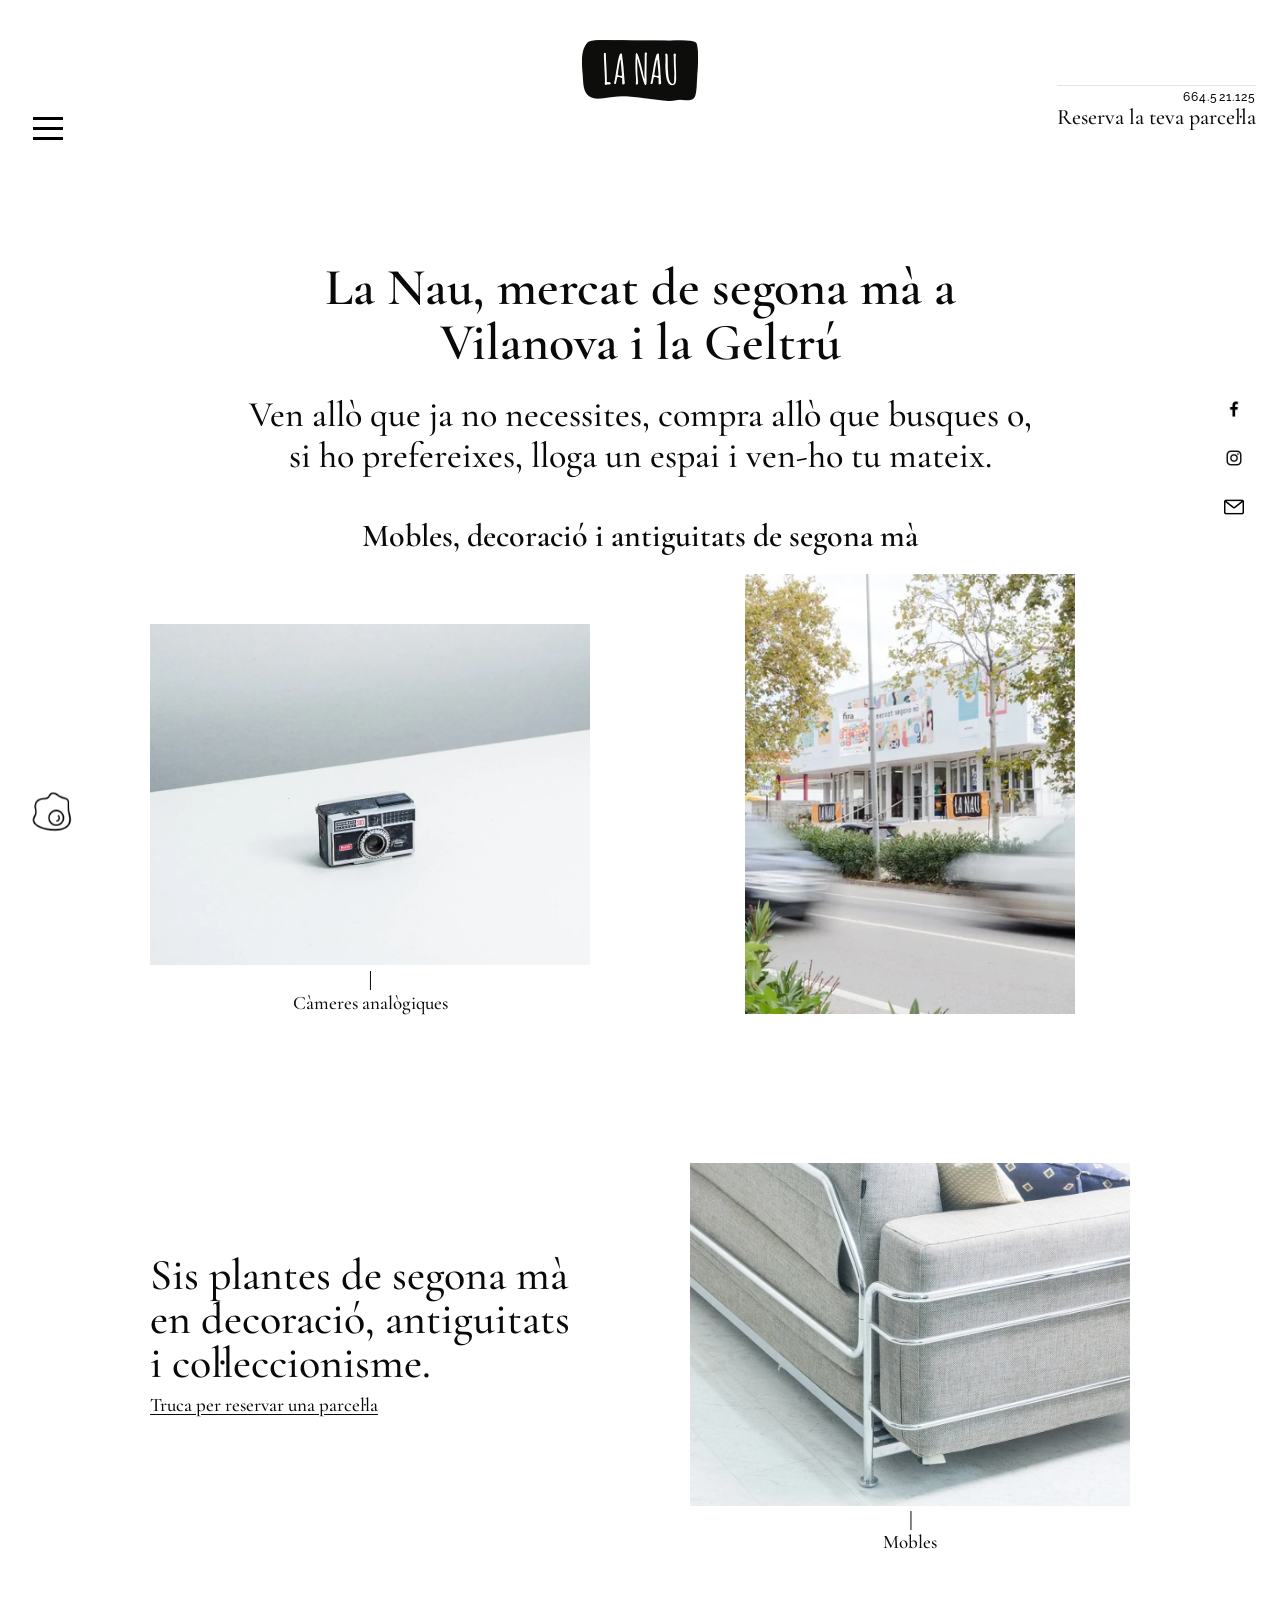
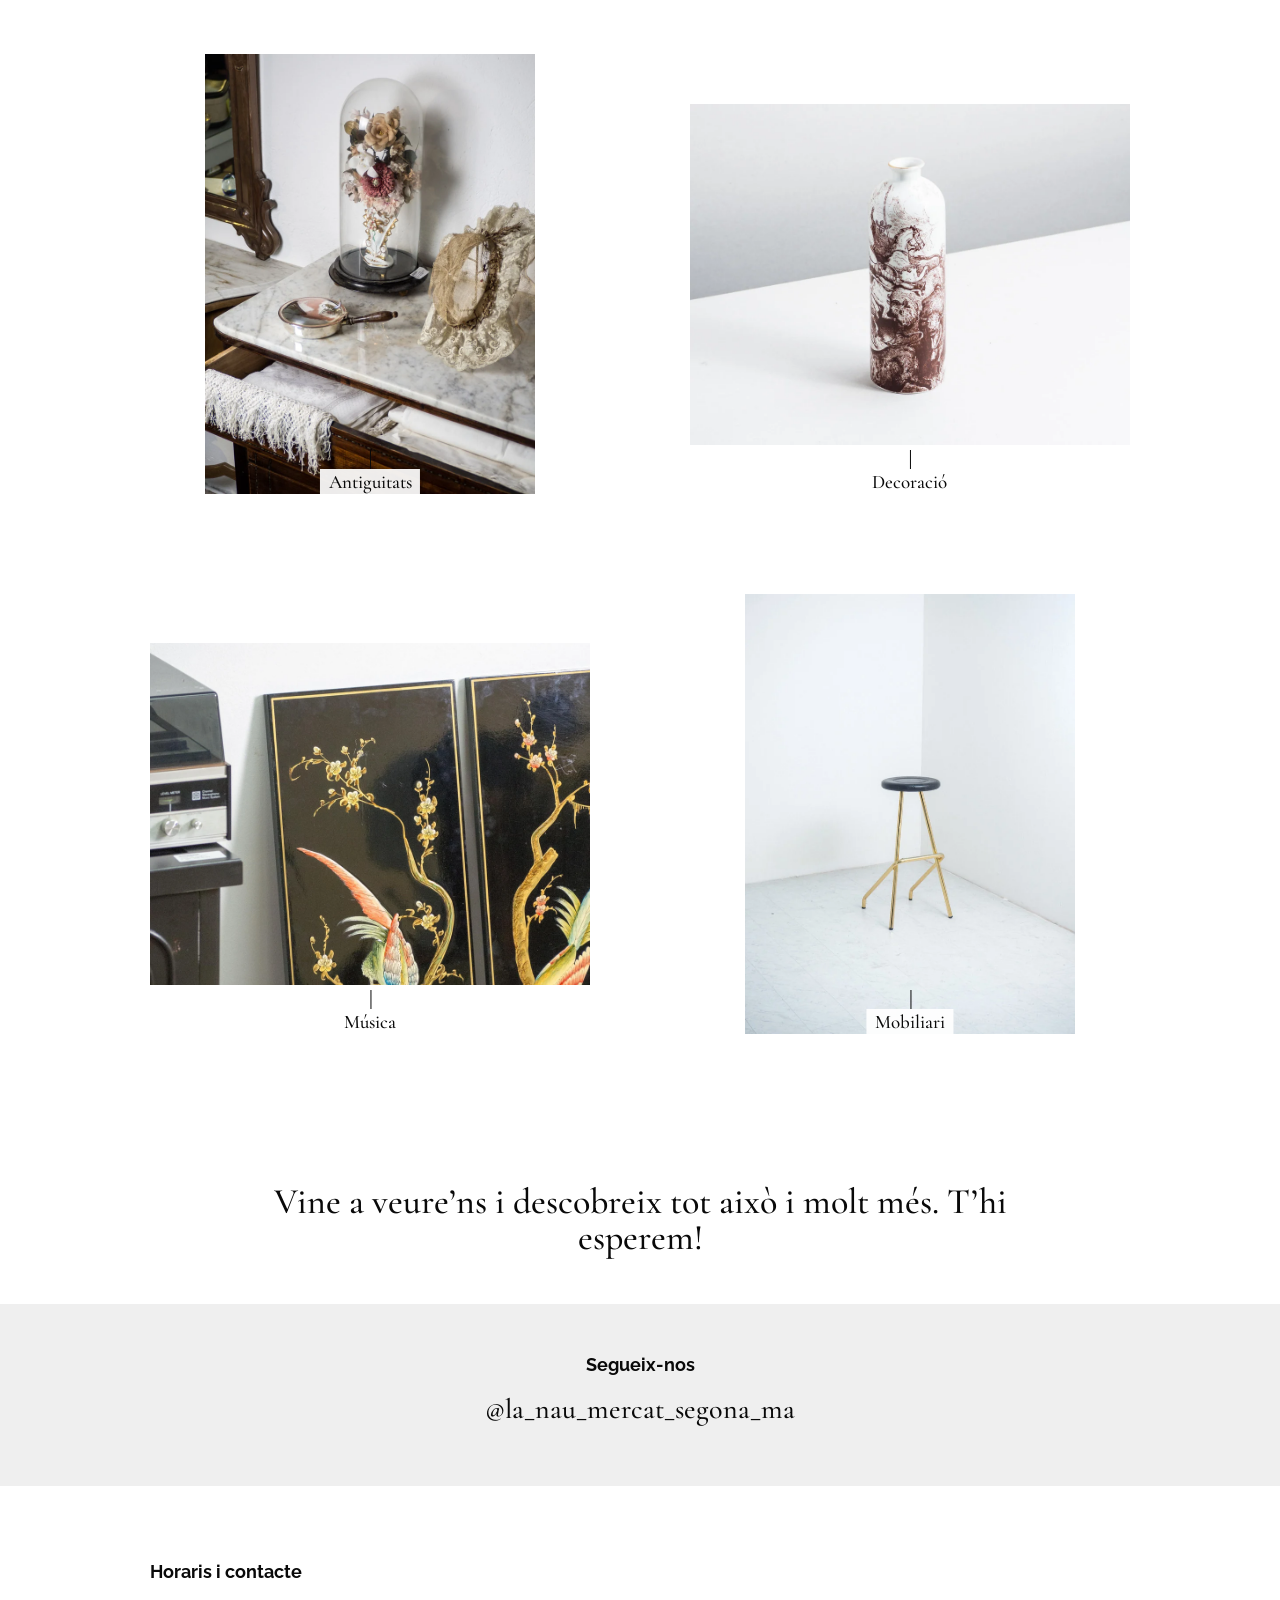
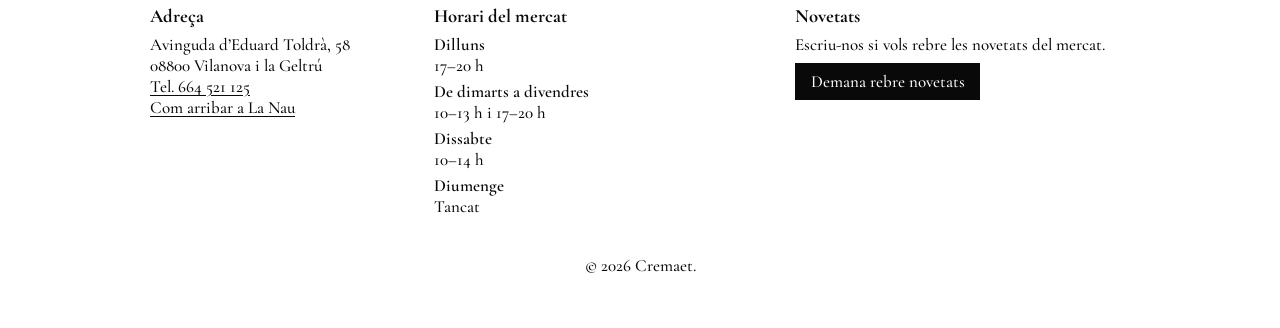
==== commit a0066ca3: "SEO optimization" ====
--- a/index.html
+++ b/index.html
@@ -4,9 +4,11 @@
     <meta charset="utf-8">
     <meta name="viewport" content="width=device-width, initial-scale=1">
     <title>La Nau | Mercat de segona mà a Vilanova i la Geltrú</title>
-    <meta name="description" content="Descobreix sis plantes de mobles, decoració, antiguitats i col·leccionisme a La Nau, el mercat de segona mà de Vilanova i la Geltrú. Compra, ven o lloga un espai.">
+    <meta name="description" content="Visita La Nau a Vilanova i la Geltrú: sis plantes de mobles, decoració i antiguitats de segona mà. Compra, ven o reserva una parcel·la.">
     <meta name="robots" content="max-image-preview:large">
     <link rel="canonical" href="https://www.lanaumercatsegonama.com/">
+    <link rel="author" href="humans.txt">
+    <link rel="describedby" href="llms.txt">
     <link rel="icon" href="favicon.ico" sizes="any">
     <link rel="preload" href="assets/fonts/cormorant-garamond.woff2" as="font" type="font/woff2" crossorigin>
     <link rel="stylesheet" href="assets/site.css">
@@ -38,7 +40,23 @@
                 "url": "https://www.lanaumercatsegonama.com/",
                 "name": "La Nau Mercat de Segona Mà",
                 "inLanguage": "ca",
+                "alternateName": "La Nau",
                 "publisher": { "@id": "https://www.lanaumercatsegonama.com/#la-nau" }
+            },
+            {
+                "@type": "WebPage",
+                "@id": "https://www.lanaumercatsegonama.com/#pagina",
+                "url": "https://www.lanaumercatsegonama.com/",
+                "name": "La Nau | Mercat de segona mà a Vilanova i la Geltrú",
+                "inLanguage": "ca",
+                "isPartOf": { "@id": "https://www.lanaumercatsegonama.com/#web" },
+                "mainEntity": { "@id": "https://www.lanaumercatsegonama.com/#la-nau" },
+                "primaryImageOfPage": {
+                    "@type": "ImageObject",
+                    "contentUrl": "https://www.lanaumercatsegonama.com/assets/images/facana.webp",
+                    "width": 750,
+                    "height": 1000
+                }
             },
             {
                 "@type": "Store",
@@ -59,10 +77,10 @@
                     "addressCountry": "ES"
                 },
                 "openingHoursSpecification": [
-                    { "@type": "OpeningHoursSpecification", "dayOfWeek": "Monday", "opens": "17:00", "closes": "20:00" },
-                    { "@type": "OpeningHoursSpecification", "dayOfWeek": ["Tuesday", "Wednesday", "Thursday", "Friday"], "opens": "10:00", "closes": "13:00" },
-                    { "@type": "OpeningHoursSpecification", "dayOfWeek": ["Tuesday", "Wednesday", "Thursday", "Friday"], "opens": "17:00", "closes": "20:00" },
-                    { "@type": "OpeningHoursSpecification", "dayOfWeek": "Saturday", "opens": "10:00", "closes": "14:00" }
+                    { "@type": "OpeningHoursSpecification", "dayOfWeek": "https://schema.org/Monday", "opens": "17:00", "closes": "20:00" },
+                    { "@type": "OpeningHoursSpecification", "dayOfWeek": ["https://schema.org/Tuesday", "https://schema.org/Wednesday", "https://schema.org/Thursday", "https://schema.org/Friday"], "opens": "10:00", "closes": "13:00" },
+                    { "@type": "OpeningHoursSpecification", "dayOfWeek": ["https://schema.org/Tuesday", "https://schema.org/Wednesday", "https://schema.org/Thursday", "https://schema.org/Friday"], "opens": "17:00", "closes": "20:00" },
+                    { "@type": "OpeningHoursSpecification", "dayOfWeek": "https://schema.org/Saturday", "opens": "10:00", "closes": "14:00" }
                 ],
                 "sameAs": [
                     "https://www.facebook.com/lanaumercatsegonama/",
@@ -78,10 +96,7 @@
     <div id="site-root">
         <header class="site-header">
             <details class="site-menu">
-                <summary aria-label="Menú">
-                    <img src="assets/images/menu.png" alt="" width="30" height="23">
-                    <img src="assets/images/menu-active.png" alt="" width="30" height="23">
-                </summary>
+                <summary aria-label="Menú"></summary>
                 <nav aria-label="Navegació principal">
                     <a href="./" aria-current="page">Inici</a>
                     <a href="#galeria">Galeria</a>
@@ -89,7 +104,7 @@
                 </nav>
             </details>
             <a class="site-logo" href="./">
-                <img src="assets/images/la-nau.png" alt="La Nau Mercat de Segona Mà" width="116" height="60" fetchpriority="high">
+                <img src="assets/images/la-nau-header.webp" alt="La Nau Mercat de Segona Mà" width="232" height="121">
             </a>
             <div class="site-reservations">
                 <a class="telephone" href="tel:+34664521125">664.521.125</a>
@@ -97,54 +112,57 @@
             </div>
         </header>
 
-        <a class="gallery-shortcut" href="#galeria" aria-label="Ves a la galeria">
-            <img src="assets/images/gallery.png" alt="" width="52" height="50">
-            <img src="assets/images/gallery-active.png" alt="" width="52" height="50">
-        </a>
+        <a class="gallery-shortcut" href="#galeria" aria-label="Ves a la galeria"></a>
         <nav class="social-rail" aria-label="Xarxes socials i correu">
-            <a href="https://www.facebook.com/lanaumercatsegonama/" aria-label="Facebook"><img src="assets/images/facebook.png" alt="" width="20" height="20"></a>
-            <a href="https://www.instagram.com/la_nau_mercat_segona_ma/" aria-label="Instagram"><img src="assets/images/instagram.png" alt="" width="20" height="20"></a>
-            <a href="mailto:mercatsegonamasitges@gmail.com" aria-label="Correu electrònic"><img src="assets/images/email.png" alt="" width="20" height="20"></a>
+            <a class="social-facebook" href="https://www.facebook.com/lanaumercatsegonama/" aria-label="Facebook"></a>
+            <a class="social-instagram" href="https://www.instagram.com/la_nau_mercat_segona_ma/" aria-label="Instagram"></a>
+            <a class="social-email" href="mailto:mercatsegonamasitges@gmail.com" aria-label="Correu electrònic"></a>
         </nav>
 
         <main id="contingut">
-            <section class="intro">
-                <h1>Ven allò que ja no necessites, compra allò que busques o, si ho prefereixes, lloga un espai i ven-ho tu mateix.</h1>
+            <section class="intro" aria-labelledby="titol-principal">
+                <h1 id="titol-principal">La Nau, mercat de segona mà a Vilanova i la Geltrú</h1>
+                <p>Ven allò que ja no necessites, compra allò que busques o, si ho prefereixes, lloga un espai i ven-ho tu mateix.</p>
             </section>
 
-            <section id="galeria" class="market-gallery" aria-labelledby="titol-galeria">
-                <h2 id="titol-galeria" class="visually-hidden">Galeria de La Nau</h2>
-                <figure>
-                    <img src="assets/images/camera-analogica.webp" alt="Càmera analògica negra i platejada" width="1000" height="776">
-                    <figcaption>Càmeres analògiques</figcaption>
-                </figure>
-                <figure>
-                    <img src="assets/images/facana.webp" alt="Façana de La Nau des de l’avinguda d’Eduard Toldrà" width="750" height="1000">
-                </figure>
-                <div class="gallery-intro">
-                    <p>Sis plantes de segona mà en decoració, antiguitats i col·leccionisme.</p>
-                    <a href="tel:+34664521125">Més informació al 664 521 125</a>
+            <section id="galeria" class="gallery" aria-labelledby="titol-galeria">
+                <h2 id="titol-galeria">Mobles, decoració i antiguitats de segona mà</h2>
+                <div class="market-gallery">
+                    <figure>
+                        <img src="assets/images/camera-analogica.webp" alt="Càmera analògica negra i platejada" width="1000" height="776" fetchpriority="high">
+                        <figcaption>Càmeres analògiques</figcaption>
+                    </figure>
+                    <figure>
+                        <img src="assets/images/facana.webp"
+                             srcset="assets/images/facana-360.webp 360w, assets/images/facana-540.webp 540w, assets/images/facana.webp 750w"
+                             sizes="(max-width: 760px) calc((100vw - 58px) * 0.375), 330px"
+                             alt="Façana de La Nau des de l’avinguda d’Eduard Toldrà" width="750" height="1000">
+                    </figure>
+                    <div class="gallery-intro">
+                        <p>Sis plantes de segona mà en decoració, antiguitats i col·leccionisme.</p>
+                        <a href="tel:+34664521125">Truca per reservar una parcel·la</a>
+                    </div>
+                    <figure>
+                        <img src="assets/images/sofa.webp" alt="Detall d’un sofà gris amb estructura metàl·lica" width="1000" height="778" loading="lazy">
+                        <figcaption>Mobles</figcaption>
+                    </figure>
+                    <figure>
+                        <img src="assets/images/antiguitats.webp" alt="Peces antigues i una cúpula de vidre sobre una taula" width="750" height="1000" loading="lazy">
+                        <figcaption>Antiguitats</figcaption>
+                    </figure>
+                    <figure>
+                        <img src="assets/images/decoracio.webp" alt="Gerro de ceràmica amb decoració floral" width="1000" height="776" loading="lazy">
+                        <figcaption>Decoració</figcaption>
+                    </figure>
+                    <figure>
+                        <img src="assets/images/musica.webp" alt="Equip de música al costat d’un paravent decorat" width="1000" height="776" loading="lazy">
+                        <figcaption>Música</figcaption>
+                    </figure>
+                    <figure>
+                        <img src="assets/images/tamboret.webp" alt="Tamboret amb seient fosc i potes de fusta" width="749" height="1000" loading="lazy">
+                        <figcaption>Mobiliari</figcaption>
+                    </figure>
                 </div>
-                <figure>
-                    <img src="assets/images/sofa.webp" alt="Detall d’un sofà gris amb estructura metàl·lica" width="1000" height="778" loading="lazy">
-                    <figcaption>Mobles</figcaption>
-                </figure>
-                <figure>
-                    <img src="assets/images/antiguitats.webp" alt="Peces antigues i una cúpula de vidre sobre una taula" width="750" height="1000" loading="lazy">
-                    <figcaption>Antiguitats</figcaption>
-                </figure>
-                <figure>
-                    <img src="assets/images/decoracio.webp" alt="Gerro de ceràmica amb decoració floral" width="1000" height="776" loading="lazy">
-                    <figcaption>Decoració</figcaption>
-                </figure>
-                <figure>
-                    <img src="assets/images/musica.webp" alt="Equip de música al costat d’un paravent decorat" width="1000" height="776" loading="lazy">
-                    <figcaption>Música</figcaption>
-                </figure>
-                <figure>
-                    <img src="assets/images/tamboret.webp" alt="Tamboret amb seient fosc i potes de fusta" width="749" height="1000" loading="lazy">
-                    <figcaption>Mobiliari</figcaption>
-                </figure>
             </section>
 
             <p class="visit">Vine a veure’ns i descobreix tot això i molt més. T’hi esperem!</p>
@@ -155,25 +173,45 @@
         </main>
 
         <footer id="contacte" class="site-footer">
+            <h2>Horaris i contacte</h2>
             <div class="footer-columns">
-                <h2>La Nau.</h2>
-                <address>
-                    Av. d’Eduard Toldrà, 58<br>
-                    08800 Vilanova i la Geltrú<br>
-                    <a href="tel:+34664521125">Tel. 664 521 125</a>
-                </address>
                 <div>
-                    Dilluns: 17–20 h<br>
-                    De dimarts a divendres: 10–13 h i 17–20 h<br>
-                    Dissabte: 10–14 h<br>
-                    Diumenge: tancat
+                    <h3>Adreça</h3>
+                    <address>
+                        Avinguda d’Eduard Toldrà, 58<br>
+                        08800 Vilanova i la Geltrú<br>
+                        <a href="tel:+34664521125">Tel. 664 521 125</a><br>
+                        <a href="https://www.google.com/maps/dir/?api=1&amp;destination=Avinguda%20d%27Eduard%20Toldr%C3%A0%2C%2058%2C%2008800%20Vilanova%20i%20la%20Geltr%C3%BA">Com arribar a La Nau</a>
+                    </address>
                 </div>
                 <div>
-                    <p>Estigues al corrent de totes les nostres novetats!</p>
-                    <a class="contact-button" href="mailto:mercatsegonamasitges@gmail.com?subject=Novetats%20de%20La%20Nau">Demana rebre novetats</a>
+                    <h3>Horari del mercat</h3>
+                    <dl class="opening-hours">
+                        <div>
+                            <dt>Dilluns</dt>
+                            <dd><time datetime="17:00">17</time>–<time datetime="20:00">20</time> h</dd>
+                        </div>
+                        <div>
+                            <dt>De dimarts a divendres</dt>
+                            <dd><time datetime="10:00">10</time>–<time datetime="13:00">13</time> h i <time datetime="17:00">17</time>–<time datetime="20:00">20</time> h</dd>
+                        </div>
+                        <div>
+                            <dt>Dissabte</dt>
+                            <dd><time datetime="10:00">10</time>–<time datetime="14:00">14</time> h</dd>
+                        </div>
+                        <div>
+                            <dt>Diumenge</dt>
+                            <dd>Tancat</dd>
+                        </div>
+                    </dl>
+                </div>
+                <div>
+                    <h3>Novetats</h3>
+                    <p>Escriu-nos si vols rebre les novetats del mercat.</p>
+                    <a class="contact-button" href="mailto:info@lanaumercatsegonama.com?subject=Novetats%20de%20La%20Nau">Demana rebre novetats</a>
                 </div>
             </div>
-            <p class="copyright">© 2019 Cremaet.</p>
+            <p class="copyright">© 2026 Cremaet.</p>
         </footer>
     </div>
 </body>
--- a/assets/site.css
+++ b/assets/site.css
@@ -29,7 +29,7 @@
     box-sizing: border-box;
 }
 
-body, figure, h1, h2, p {
+body, figure, h1, h2, h3, p {
     margin: 0;
 }
 
@@ -44,7 +44,7 @@
     height: auto;
 }
 
-.visually-hidden, .skip-link:not(:focus) {
+.skip-link:not(:focus) {
     position: absolute;
     width: 1px;
     height: 1px;
@@ -83,29 +83,34 @@
 }
 
 .site-menu summary, .gallery-shortcut {
-    display: grid;
-    place-items: center;
+    display: block;
     cursor: pointer;
     width: 48px;
     height: 48px;
+    background-position: center;
+    background-repeat: no-repeat;
+}
+
+.site-menu summary {
+    background-image: url("images/menu.png");
+    background-size: 30px 23px;
+}
+
+.gallery-shortcut {
+    background-image: url("images/gallery.png");
+    background-size: contain;
 }
 
 .site-menu summary::-webkit-details-marker {
     display: none;
 }
 
-.site-menu summary > img, .gallery-shortcut > img {
-    grid-area: 1 / 1;
-}
-
-.site-menu summary img + img, .gallery-shortcut img + img {
-    opacity: 0;
-}
-
-.site-menu[open] summary img + img,
-.site-menu summary:hover img + img,
-.gallery-shortcut:hover img + img {
-    opacity: 1;
+.site-menu[open] summary, .site-menu summary:hover {
+    background-image: url("images/menu-active.png");
+}
+
+.gallery-shortcut:hover {
+    background-image: url("images/gallery-active.png");
 }
 
 .site-menu nav {
@@ -168,10 +173,24 @@
 }
 
 .social-rail a {
-    display: grid;
+    display: block;
     width: 44px;
     height: 44px;
-    place-items: center;
+    background-position: center;
+    background-repeat: no-repeat;
+    background-size: 20px 20px;
+}
+
+.social-facebook {
+    background-image: url("images/facebook.png");
+}
+
+.social-instagram {
+    background-image: url("images/instagram.png");
+}
+
+.social-email {
+    background-image: url("images/email.png");
 }
 
 .intro, .visit {
@@ -189,7 +208,23 @@
 }
 
 .intro h1 {
-    font: inherit;
+    font-size: clamp(36px, 4.4vw, 52px);
+    font-weight: 600;
+    line-height: 1.05;
+    margin-bottom: 0.45em;
+}
+
+.intro p {
+    font-size: clamp(24px, 3.5vw, 36px);
+    line-height: 1.15;
+}
+
+.gallery h2 {
+    padding-inline: 20px;
+    margin: 0 auto 1rem;
+    text-align: center;
+    font-size: clamp(24px, 3vw, 32px);
+    font-weight: 600;
 }
 
 .market-gallery {
@@ -271,14 +306,36 @@
     font-size: 17px;
 }
 
+.site-footer > h2 {
+    margin-bottom: 1.2rem;
+}
+
 .footer-columns {
     display: grid;
-    grid-template-columns: auto 1fr 1.3fr 1.3fr;
+    grid-template-columns: 1fr 1.3fr 1.3fr;
     gap: 1.4rem;
+}
+
+.footer-columns h3 {
+    margin-bottom: 0.35rem;
+    font-size: 1.1em;
+    font-weight: 700;
 }
 
 .footer-columns address {
     font-style: normal;
+}
+
+.opening-hours, .opening-hours dd {
+    margin: 0;
+}
+
+.opening-hours > div + div {
+    margin-top: 0.3em;
+}
+
+.opening-hours dt {
+    font-weight: 600;
 }
 
 .contact-button {
@@ -368,7 +425,7 @@
         gap: 1rem;
     }
 
-    .footer-columns h2 {
+    .footer-columns > :last-child {
         grid-column: 1 / -1;
     }
 }
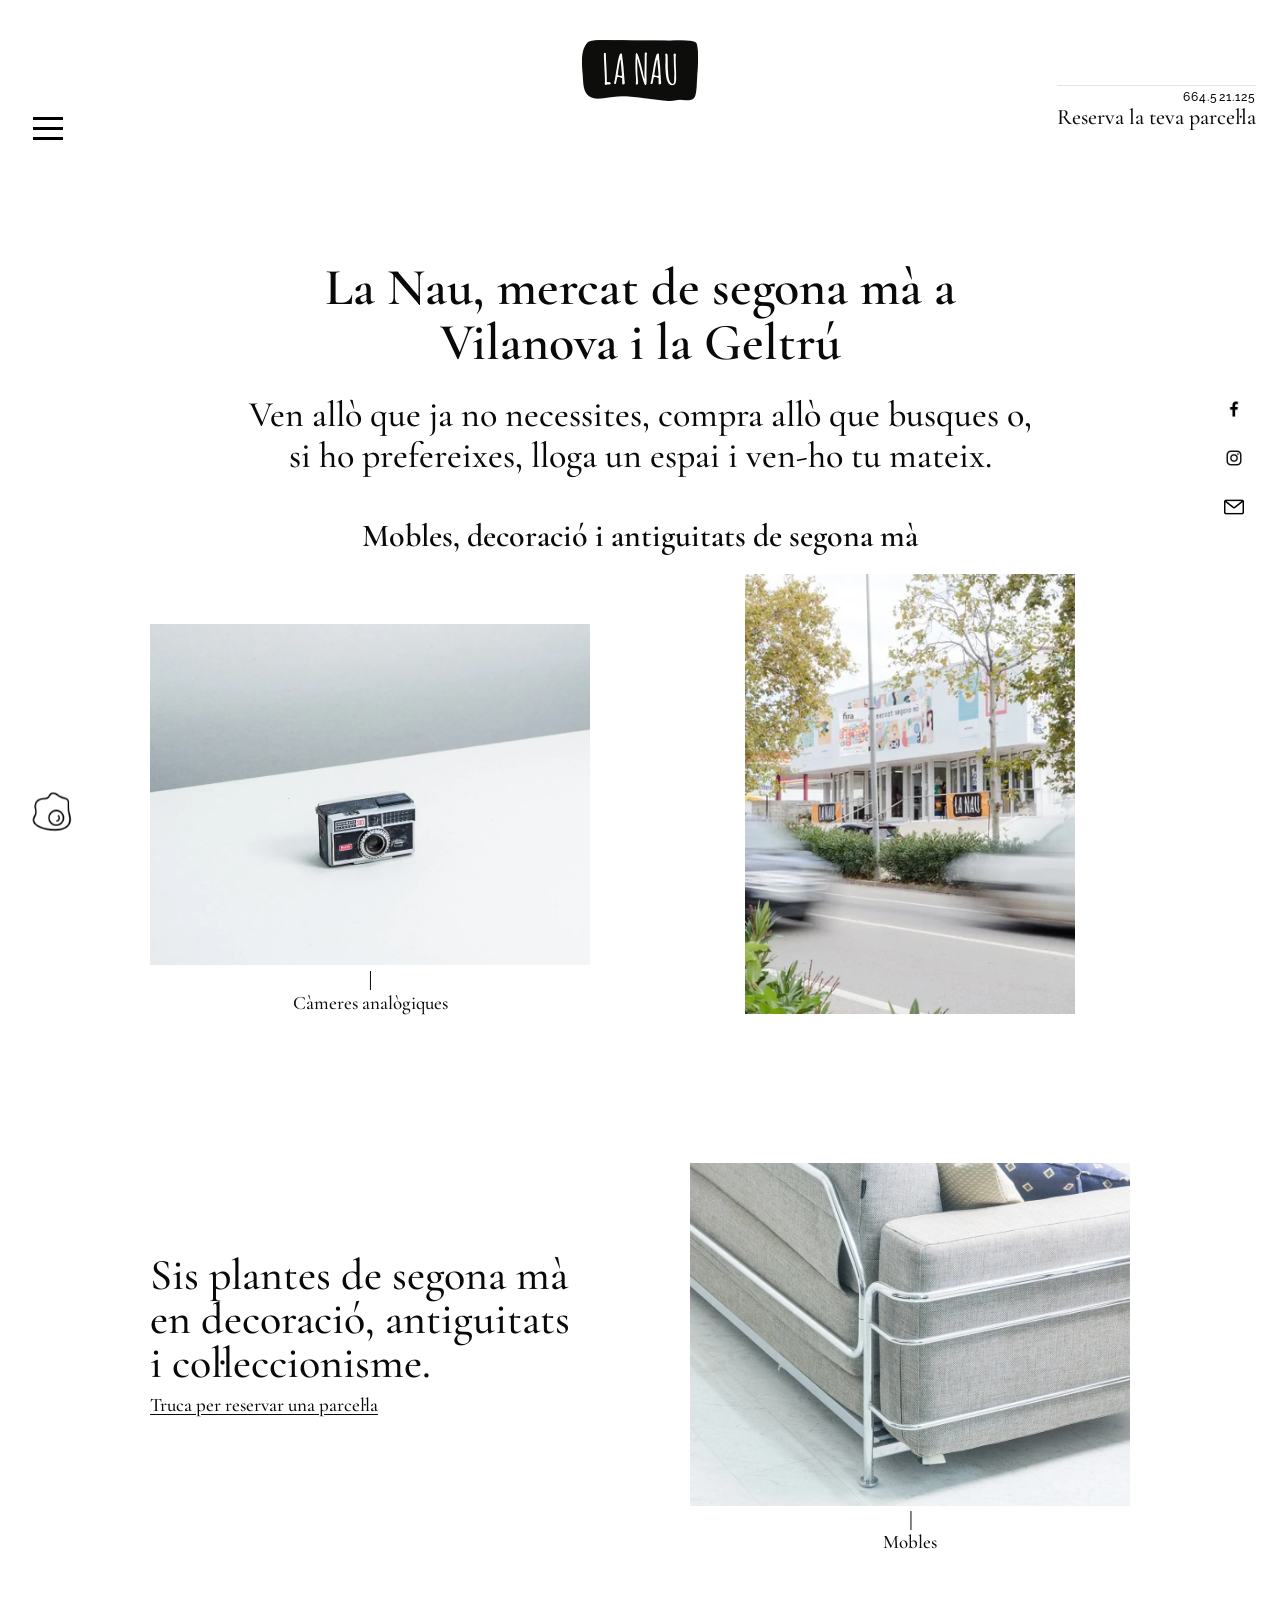
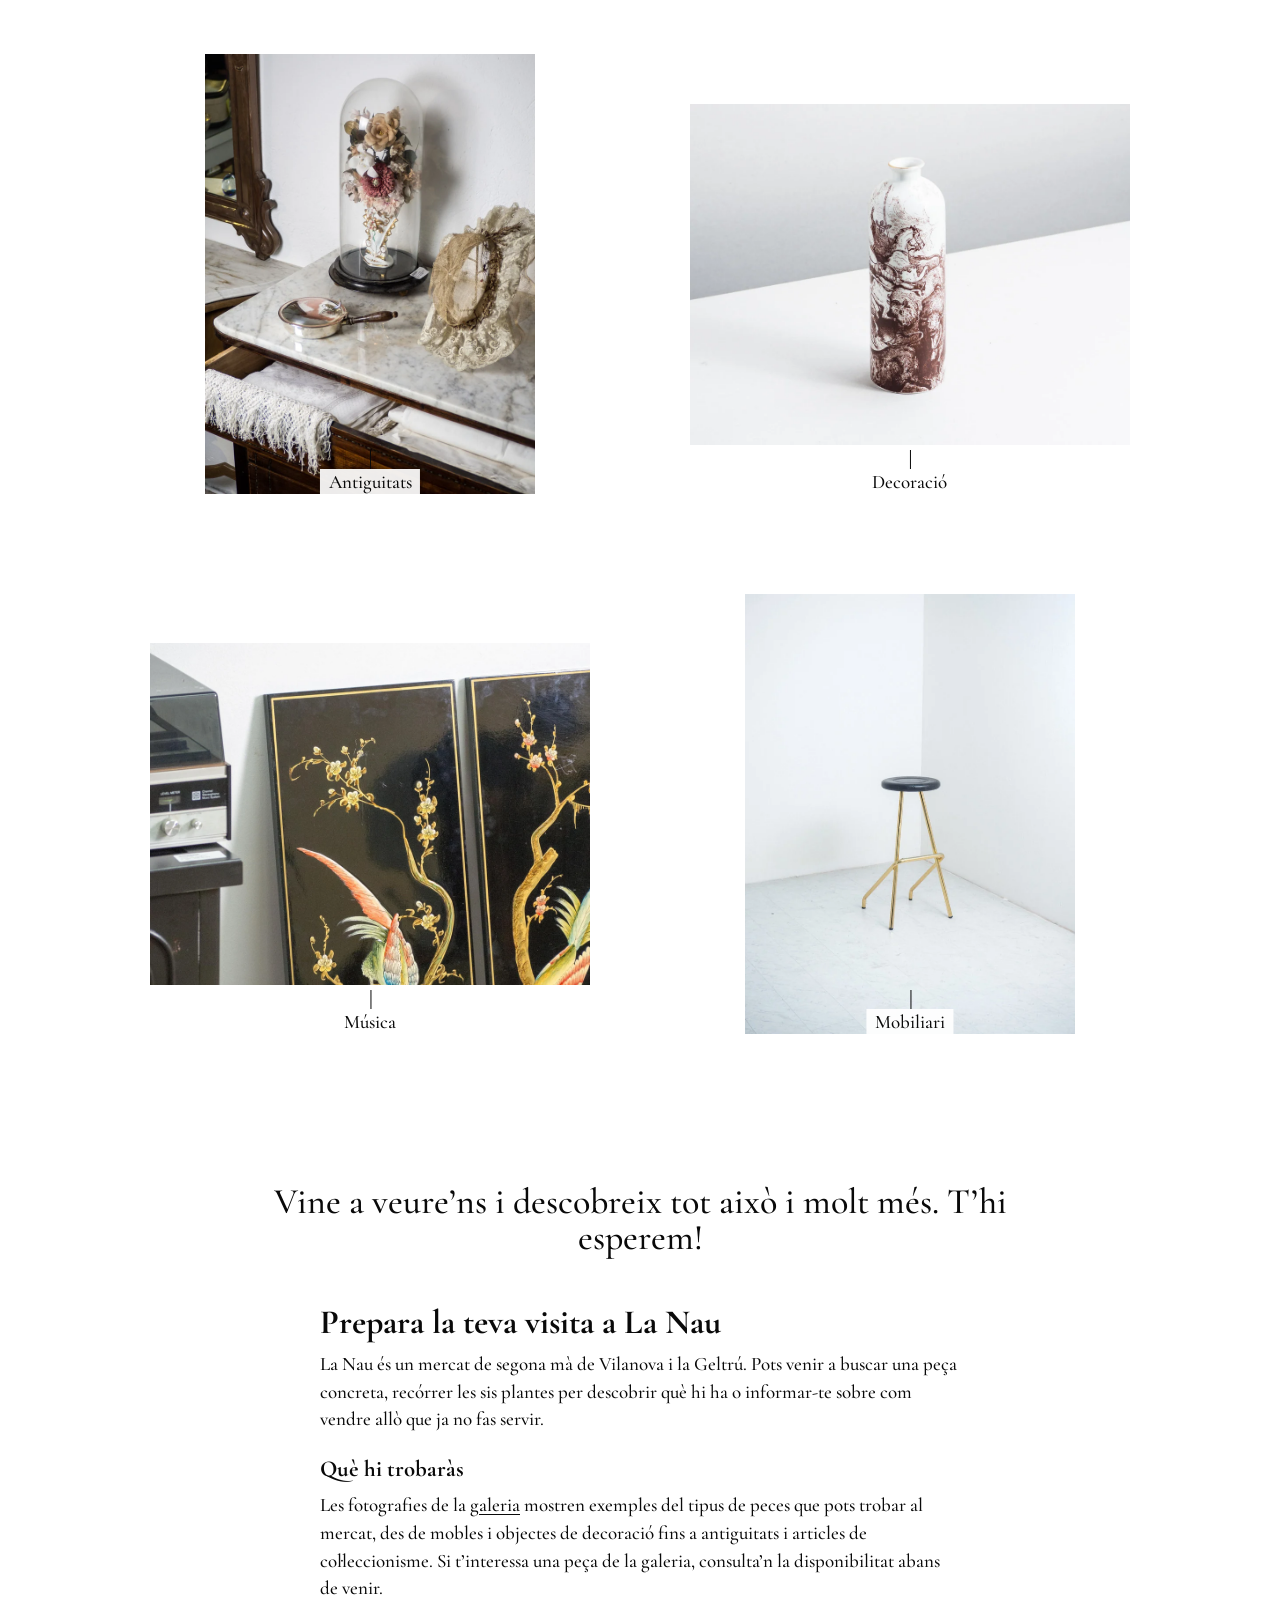
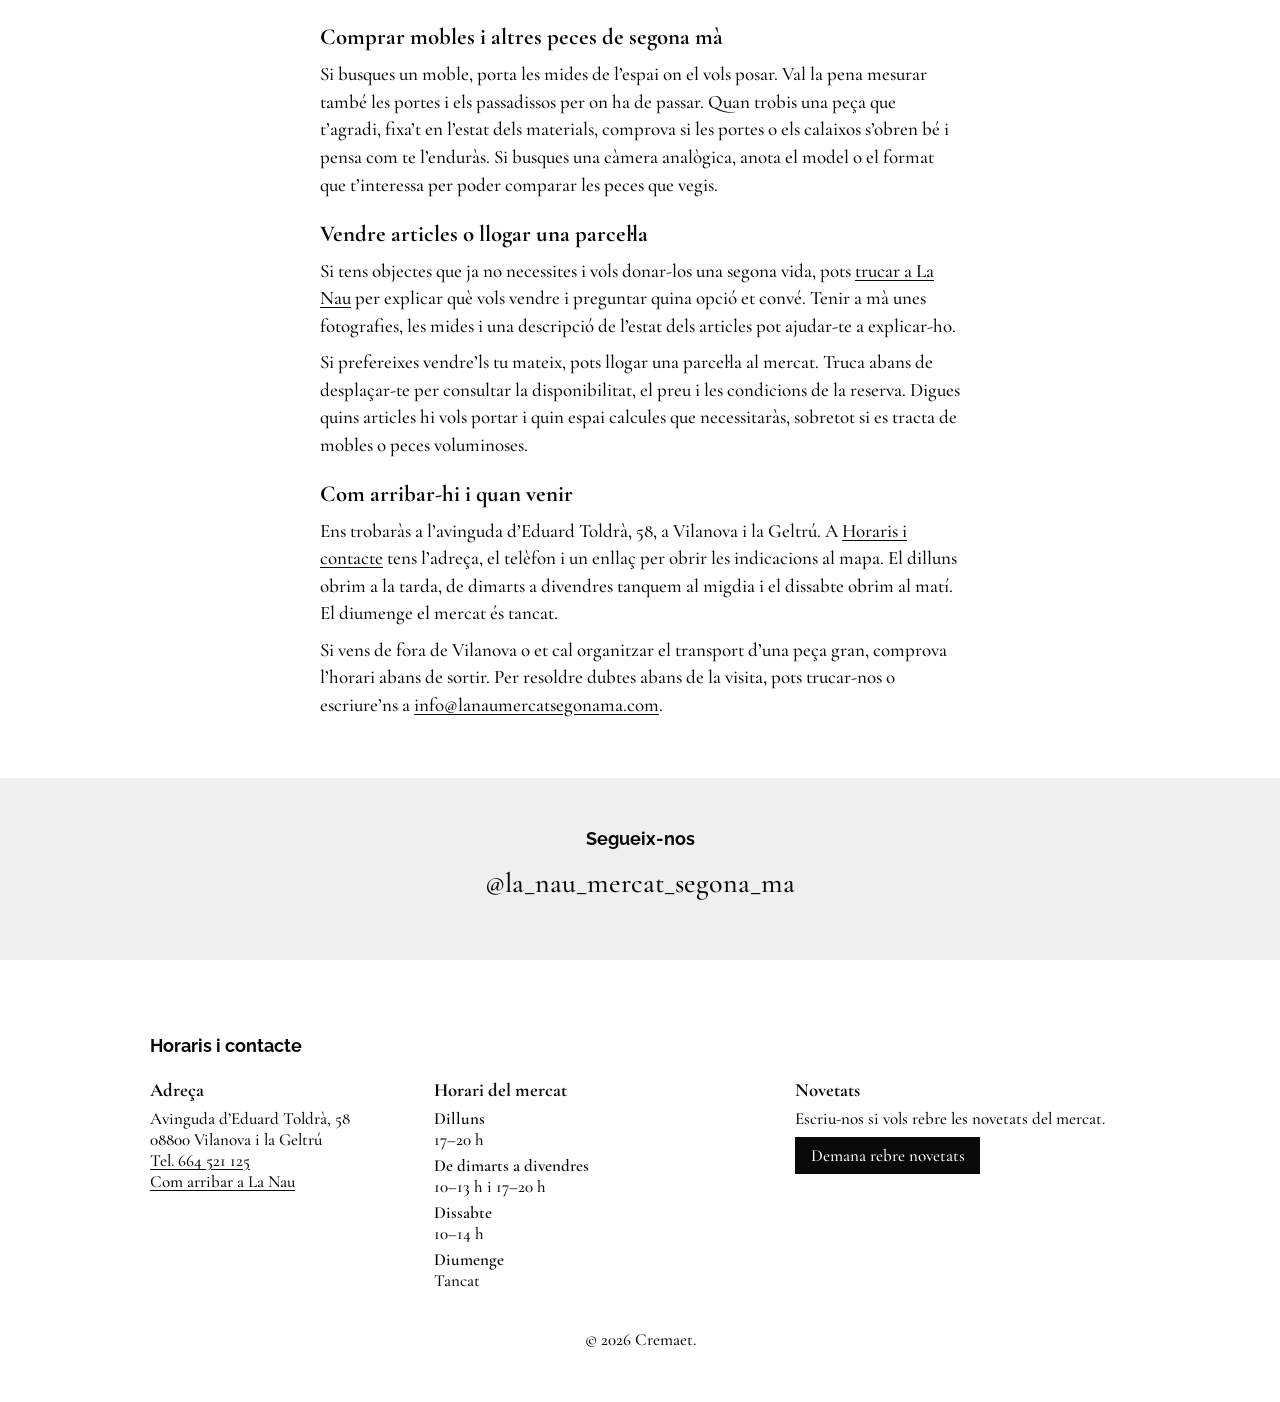
==== commit 2f820111: "Add description" ====
--- a/index.html
+++ b/index.html
@@ -4,7 +4,7 @@
     <meta charset="utf-8">
     <meta name="viewport" content="width=device-width, initial-scale=1">
     <title>La Nau | Mercat de segona mà a Vilanova i la Geltrú</title>
-    <meta name="description" content="Visita La Nau a Vilanova i la Geltrú: sis plantes de mobles, decoració i antiguitats de segona mà. Compra, ven o reserva una parcel·la.">
+    <meta name="description" content="La Nau, mercat de segona mà a Vilanova i la Geltrú. Sis plantes de mobles, decoració i antiguitats. Compra, ven o lloga un espai.">
     <meta name="robots" content="max-image-preview:large">
     <link rel="canonical" href="https://www.lanaumercatsegonama.com/">
     <link rel="author" href="humans.txt">
@@ -54,8 +54,7 @@
                 "primaryImageOfPage": {
                     "@type": "ImageObject",
                     "contentUrl": "https://www.lanaumercatsegonama.com/assets/images/facana.webp",
-                    "width": 750,
-                    "height": 1000
+                    "caption": "Façana de La Nau a Vilanova i la Geltrú"
                 }
             },
             {
@@ -67,7 +66,7 @@
                 "image": "https://www.lanaumercatsegonama.com/assets/images/facana.webp",
                 "logo": "https://www.lanaumercatsegonama.com/assets/images/la-nau.png",
                 "telephone": "+34 664 521 125",
-                "email": "mercatsegonamasitges@gmail.com",
+                "email": "info@lanaumercatsegonama.com",
                 "address": {
                     "@type": "PostalAddress",
                     "streetAddress": "Avinguda d’Eduard Toldrà, 58",
@@ -77,10 +76,10 @@
                     "addressCountry": "ES"
                 },
                 "openingHoursSpecification": [
-                    { "@type": "OpeningHoursSpecification", "dayOfWeek": "https://schema.org/Monday", "opens": "17:00", "closes": "20:00" },
-                    { "@type": "OpeningHoursSpecification", "dayOfWeek": ["https://schema.org/Tuesday", "https://schema.org/Wednesday", "https://schema.org/Thursday", "https://schema.org/Friday"], "opens": "10:00", "closes": "13:00" },
-                    { "@type": "OpeningHoursSpecification", "dayOfWeek": ["https://schema.org/Tuesday", "https://schema.org/Wednesday", "https://schema.org/Thursday", "https://schema.org/Friday"], "opens": "17:00", "closes": "20:00" },
-                    { "@type": "OpeningHoursSpecification", "dayOfWeek": "https://schema.org/Saturday", "opens": "10:00", "closes": "14:00" }
+                    { "@type": "OpeningHoursSpecification", "dayOfWeek": "https://schema.org/Monday", "opens": "17:00:00", "closes": "20:00:00" },
+                    { "@type": "OpeningHoursSpecification", "dayOfWeek": ["https://schema.org/Tuesday", "https://schema.org/Wednesday", "https://schema.org/Thursday", "https://schema.org/Friday"], "opens": "10:00:00", "closes": "13:00:00" },
+                    { "@type": "OpeningHoursSpecification", "dayOfWeek": ["https://schema.org/Tuesday", "https://schema.org/Wednesday", "https://schema.org/Thursday", "https://schema.org/Friday"], "opens": "17:00:00", "closes": "20:00:00" },
+                    { "@type": "OpeningHoursSpecification", "dayOfWeek": "https://schema.org/Saturday", "opens": "10:00:00", "closes": "14:00:00" }
                 ],
                 "sameAs": [
                     "https://www.facebook.com/lanaumercatsegonama/",
@@ -100,6 +99,7 @@
                 <nav aria-label="Navegació principal">
                     <a href="./" aria-current="page">Inici</a>
                     <a href="#galeria">Galeria</a>
+                    <a href="#visita">Prepara la visita</a>
                     <a href="#contacte">Contacte</a>
                 </nav>
             </details>
@@ -116,7 +116,7 @@
         <nav class="social-rail" aria-label="Xarxes socials i correu">
             <a class="social-facebook" href="https://www.facebook.com/lanaumercatsegonama/" aria-label="Facebook"></a>
             <a class="social-instagram" href="https://www.instagram.com/la_nau_mercat_segona_ma/" aria-label="Instagram"></a>
-            <a class="social-email" href="mailto:mercatsegonamasitges@gmail.com" aria-label="Correu electrònic"></a>
+            <a class="social-email" href="mailto:info@lanaumercatsegonama.com" aria-label="Correu electrònic"></a>
         </nav>
 
         <main id="contingut">
@@ -166,6 +166,25 @@
             </section>
 
             <p class="visit">Vine a veure’ns i descobreix tot això i molt més. T’hi esperem!</p>
+            <section id="visita" class="visit-guide" aria-labelledby="titol-visita">
+                <h2 id="titol-visita">Prepara la teva visita a La Nau</h2>
+                <p>La Nau és un mercat de segona mà de Vilanova i la Geltrú. Pots venir a buscar una peça concreta, recórrer les sis plantes per descobrir què hi ha o informar-te sobre com vendre allò que ja no fas servir.</p>
+
+                <h3>Què hi trobaràs</h3>
+                <p>Les fotografies de la <a href="#galeria">galeria</a> mostren exemples del tipus de peces que pots trobar al mercat, des de mobles i objectes de decoració fins a antiguitats i articles de col·leccionisme. Si t’interessa una peça de la galeria, consulta’n la disponibilitat abans de venir.</p>
+
+                <h3>Comprar mobles i altres peces de segona mà</h3>
+                <p>Si busques un moble, porta les mides de l’espai on el vols posar. Val la pena mesurar també les portes i els passadissos per on ha de passar. Quan trobis una peça que t’agradi, fixa’t en l’estat dels materials, comprova si les portes o els calaixos s’obren bé i pensa com te l’enduràs. Si busques una càmera analògica, anota el model o el format que t’interessa per poder comparar les peces que vegis.</p>
+
+                <h3>Vendre articles o llogar una parcel·la</h3>
+                <p>Si tens objectes que ja no necessites i vols donar-los una segona vida, pots <a href="tel:+34664521125">trucar a La Nau</a> per explicar què vols vendre i preguntar quina opció et convé. Tenir a mà unes fotografies, les mides i una descripció de l’estat dels articles pot ajudar-te a explicar-ho.</p>
+                <p>Si prefereixes vendre’ls tu mateix, pots llogar una parcel·la al mercat. Truca abans de desplaçar-te per consultar la disponibilitat, el preu i les condicions de la reserva. Digues quins articles hi vols portar i quin espai calcules que necessitaràs, sobretot si es tracta de mobles o peces voluminoses.</p>
+
+                <h3>Com arribar-hi i quan venir</h3>
+                <p>Ens trobaràs a l’avinguda d’Eduard Toldrà, 58, a Vilanova i la Geltrú. A <a href="#contacte">Horaris i contacte</a> tens l’adreça, el telèfon i un enllaç per obrir les indicacions al mapa. El dilluns obrim a la tarda, de dimarts a divendres tanquem al migdia i el dissabte obrim al matí. El diumenge el mercat és tancat.</p>
+                <p>Si vens de fora de Vilanova o et cal organitzar el transport d’una peça gran, comprova l’horari abans de sortir. Per resoldre dubtes abans de la visita, pots trucar-nos o escriure’ns a <a href="mailto:info@lanaumercatsegonama.com">info@lanaumercatsegonama.com</a>.</p>
+            </section>
+
             <section class="follow" aria-labelledby="titol-xarxes">
                 <h2 id="titol-xarxes">Segueix-nos</h2>
                 <a href="https://www.instagram.com/la_nau_mercat_segona_ma/">@la_nau_mercat_segona_ma</a>
--- a/assets/site.css
+++ b/assets/site.css
@@ -83,34 +83,44 @@
 }
 
 .site-menu summary, .gallery-shortcut {
-    display: block;
+    display: grid;
     cursor: pointer;
     width: 48px;
     height: 48px;
-    background-position: center;
-    background-repeat: no-repeat;
 }
 
 .site-menu summary {
-    background-image: url("images/menu.png");
-    background-size: 30px 23px;
+    --icon: url("images/menu.png");
+    --active-icon: url("images/menu-active.png");
+    --icon-size: 30px 23px;
 }
 
 .gallery-shortcut {
-    background-image: url("images/gallery.png");
-    background-size: contain;
+    --icon: url("images/gallery.png");
+    --active-icon: url("images/gallery-active.png");
+    --icon-size: contain;
 }
 
 .site-menu summary::-webkit-details-marker {
     display: none;
 }
 
-.site-menu[open] summary, .site-menu summary:hover {
-    background-image: url("images/menu-active.png");
-}
-
-.gallery-shortcut:hover {
-    background-image: url("images/gallery-active.png");
+.site-menu summary::before, .site-menu summary::after,
+.gallery-shortcut::before, .gallery-shortcut::after {
+    content: "";
+    grid-area: 1 / 1;
+    background: var(--icon) center / var(--icon-size) no-repeat;
+    opacity: calc(1 - var(--active-icon-opacity, 0));
+    pointer-events: none;
+}
+
+.site-menu summary::after, .gallery-shortcut::after {
+    background-image: var(--active-icon);
+    opacity: var(--active-icon-opacity, 0);
+}
+
+.site-menu[open] summary, .site-menu summary:hover, .gallery-shortcut:hover {
+    --active-icon-opacity: 1;
 }
 
 .site-menu nav {
@@ -280,6 +290,28 @@
     margin-block: clamp(64px, 12vw, 150px) 48px;
 }
 
+.visit-guide {
+    width: min(640px, calc(100% - 40px));
+    margin: 0 auto 60px;
+    line-height: 1.45;
+    overflow-wrap: anywhere;
+}
+
+.visit-guide h2 {
+    font-size: clamp(26px, 3.5vw, 34px);
+    line-height: 1.1;
+}
+
+.visit-guide h3 {
+    margin-top: 1.2rem;
+    font-size: 1.2em;
+    line-height: 1.2;
+}
+
+.visit-guide p {
+    margin-top: 0.45rem;
+}
+
 .follow {
     background: #efefef;
     padding: 50px 24px 60px;
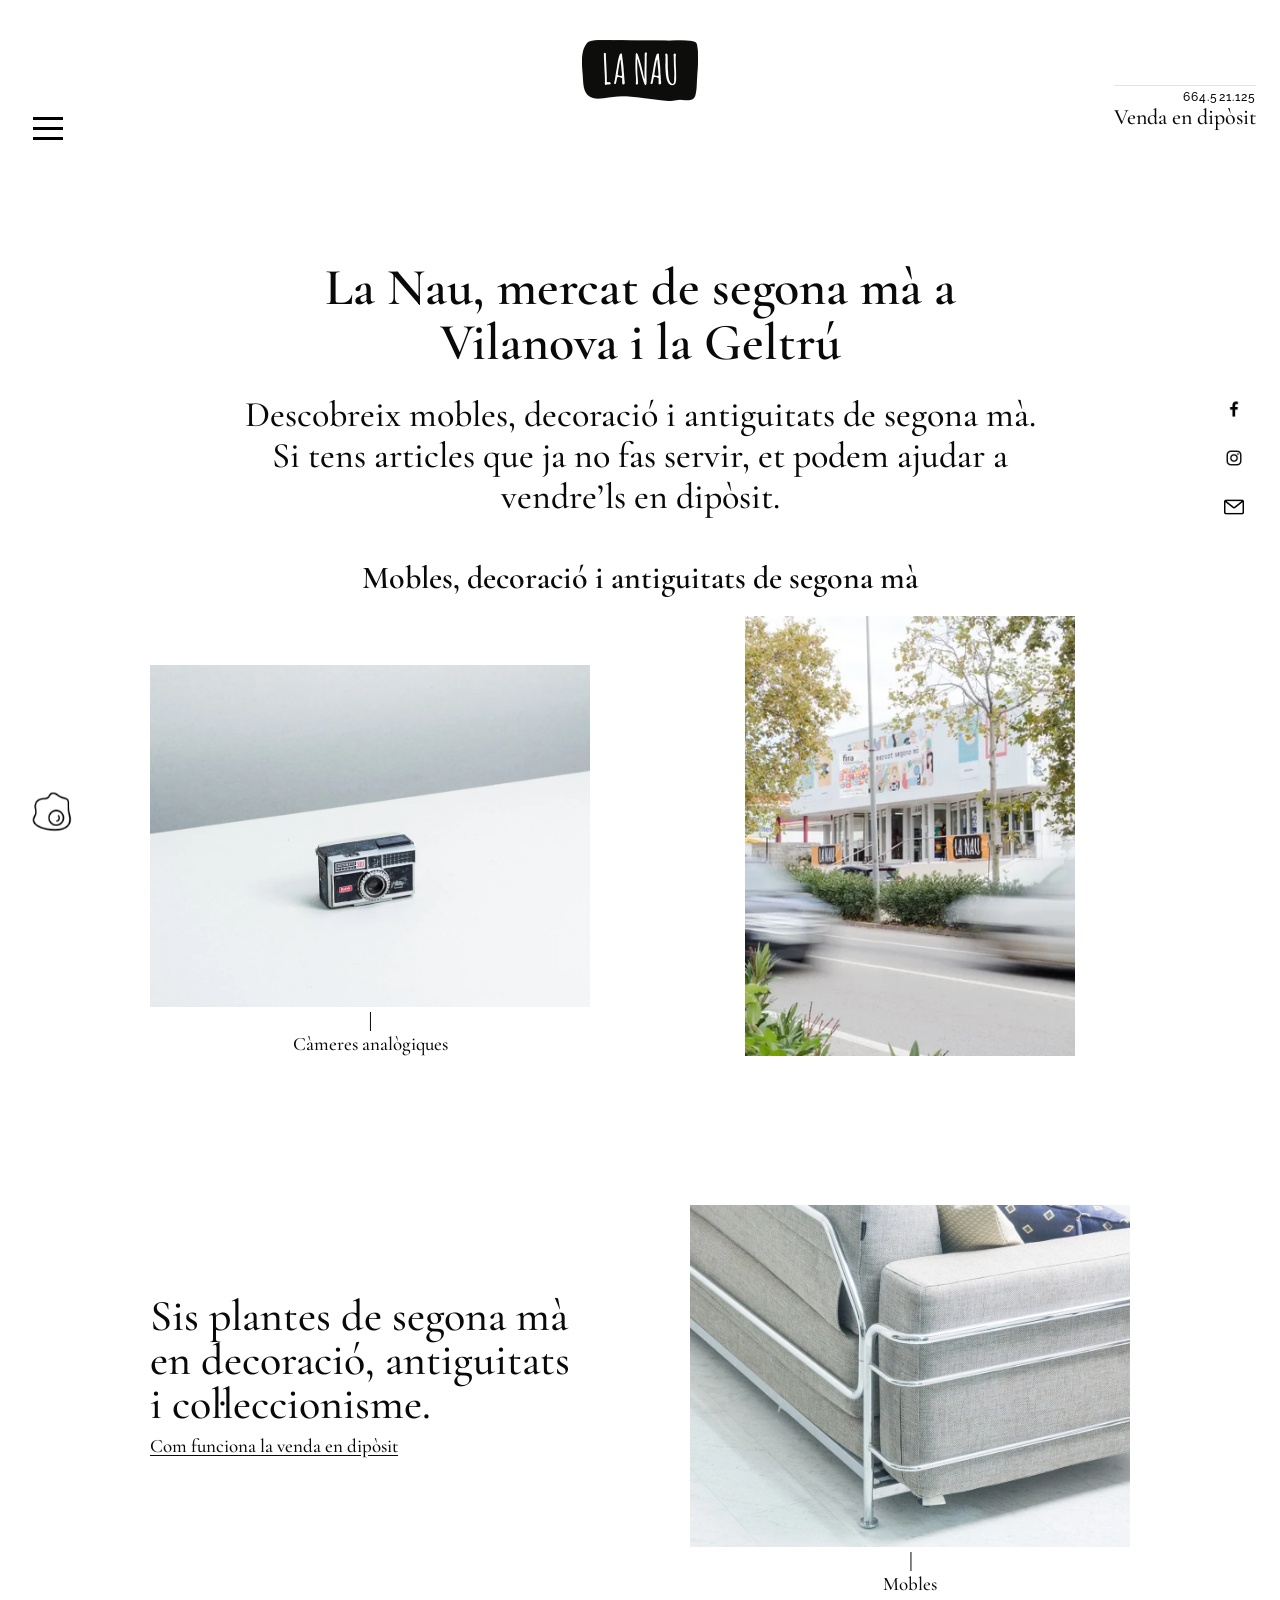
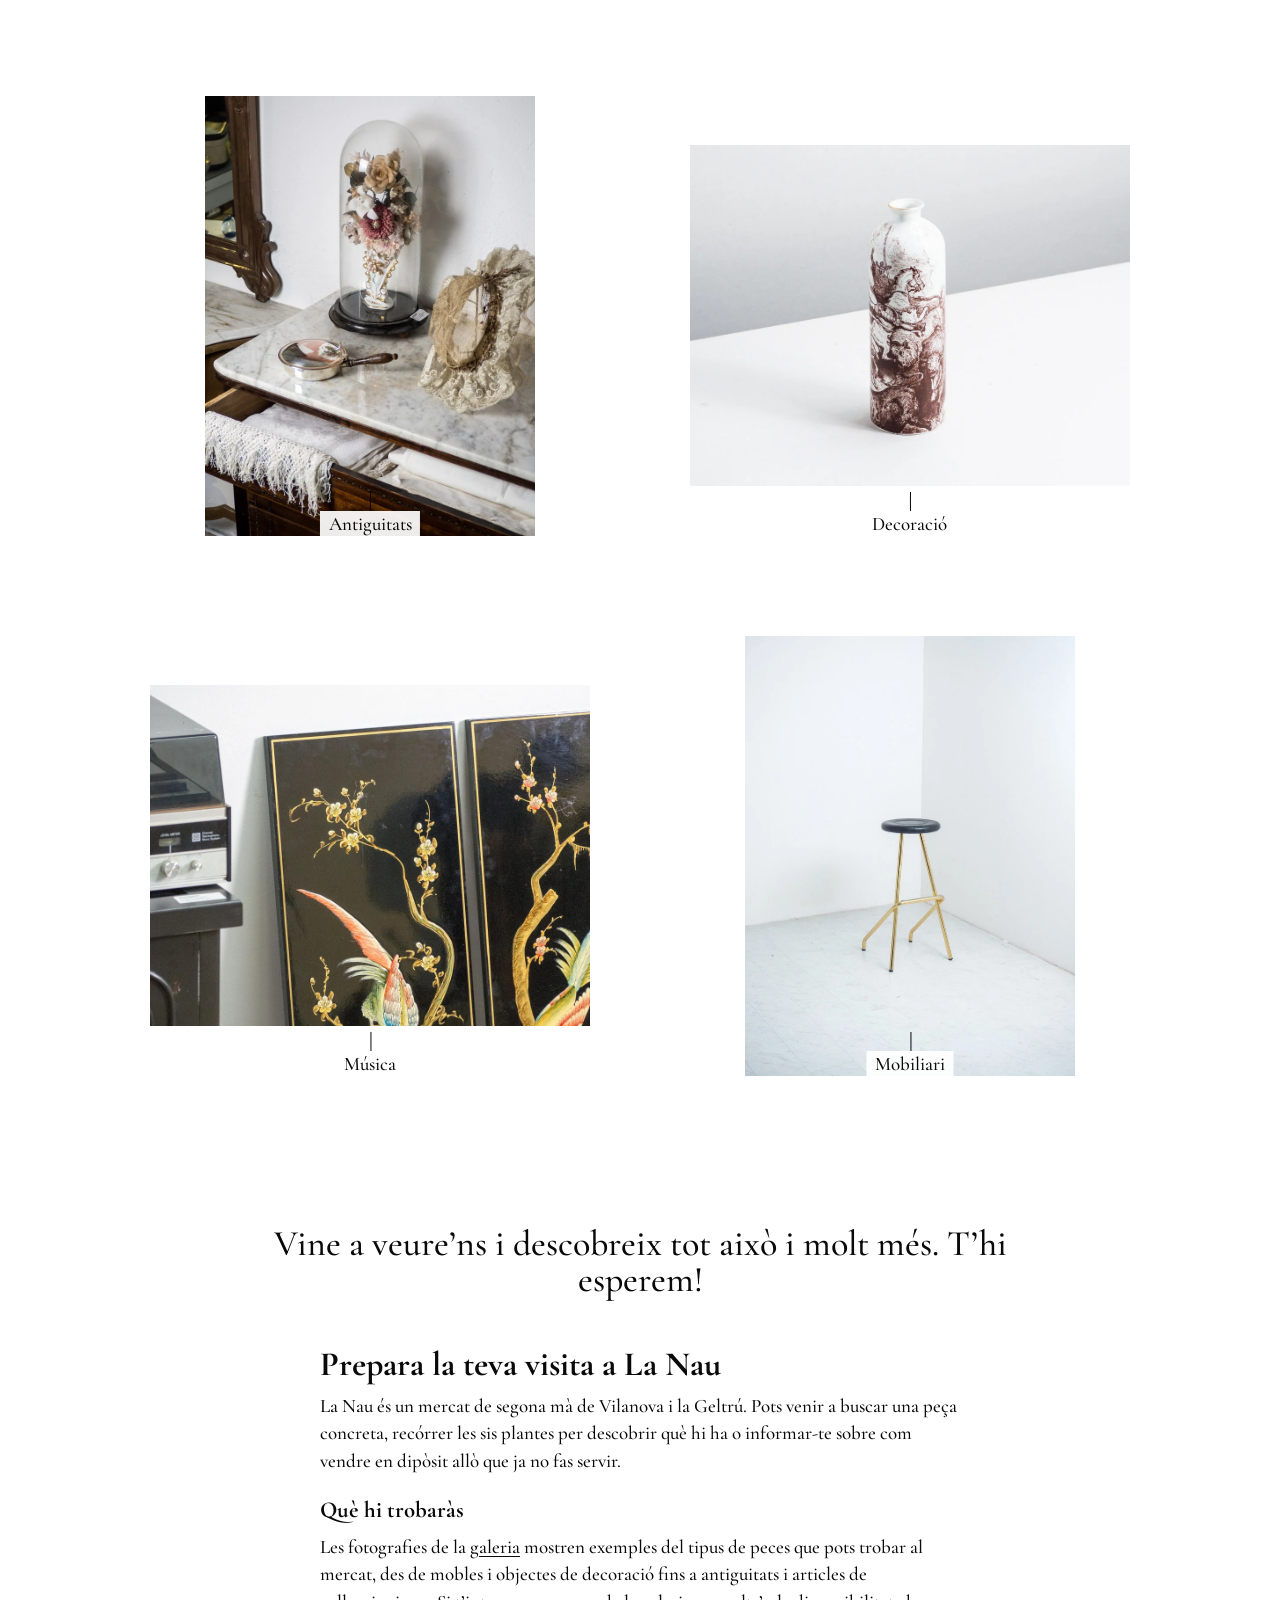
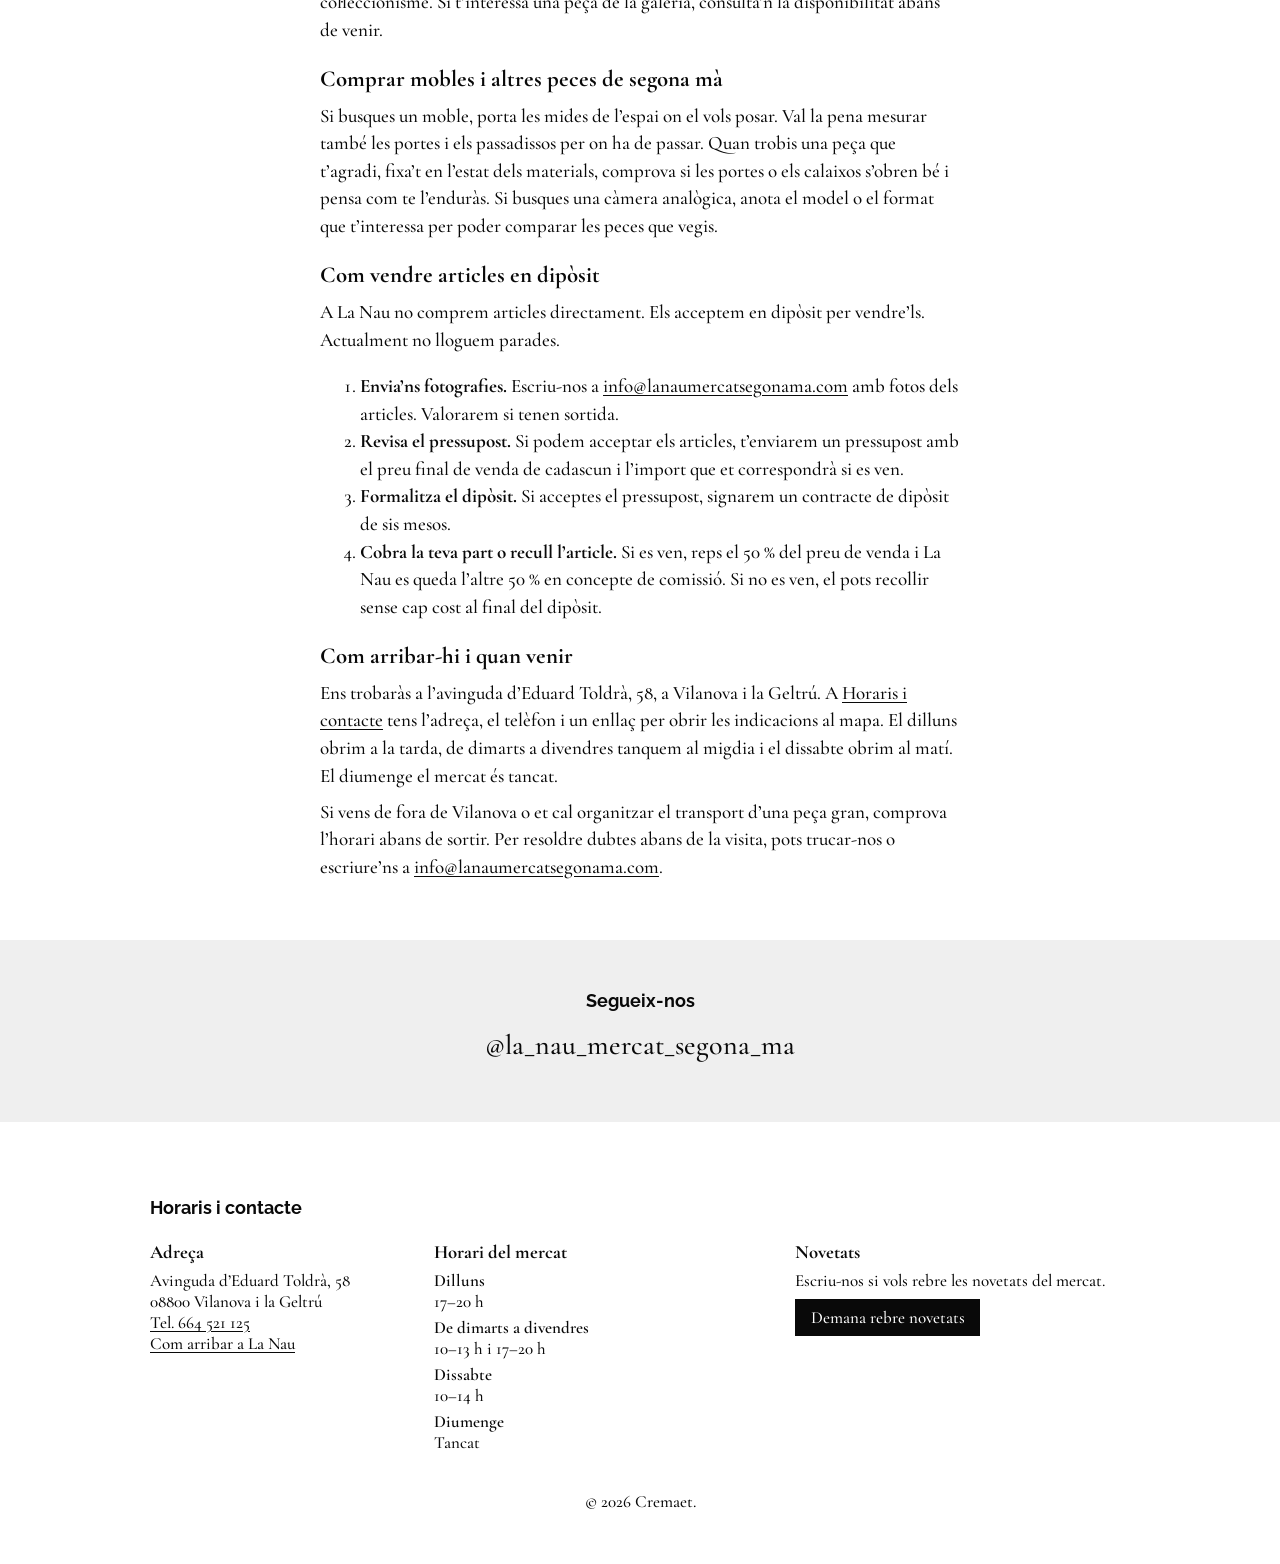
==== commit 23679fff: "Modify description" ====
--- a/index.html
+++ b/index.html
@@ -4,7 +4,7 @@
     <meta charset="utf-8">
     <meta name="viewport" content="width=device-width, initial-scale=1">
     <title>La Nau | Mercat de segona mà a Vilanova i la Geltrú</title>
-    <meta name="description" content="La Nau, mercat de segona mà a Vilanova i la Geltrú. Sis plantes de mobles, decoració i antiguitats. Compra, ven o lloga un espai.">
+    <meta name="description" content="La Nau, mercat de segona mà a Vilanova i la Geltrú. Compra mobles, decoració i antiguitats o ven els teus articles en dipòsit.">
     <meta name="robots" content="max-image-preview:large">
     <link rel="canonical" href="https://www.lanaumercatsegonama.com/">
     <link rel="author" href="humans.txt">
@@ -17,7 +17,7 @@
     <meta property="og:locale" content="ca_ES">
     <meta property="og:site_name" content="La Nau Mercat de Segona Mà">
     <meta property="og:title" content="La Nau | Mercat de segona mà a Vilanova i la Geltrú">
-    <meta property="og:description" content="Sis plantes de mobles, decoració, antiguitats i col·leccionisme. Compra, ven o lloga un espai a La Nau.">
+    <meta property="og:description" content="Sis plantes de mobles, decoració i antiguitats. Compra articles de segona mà o posa els teus a la venda en dipòsit.">
     <meta property="og:url" content="https://www.lanaumercatsegonama.com/">
     <meta property="og:image" content="https://www.lanaumercatsegonama.com/assets/images/la-nau.png">
     <meta property="og:image:type" content="image/png">
@@ -26,7 +26,7 @@
     <meta property="og:image:alt" content="Logotip de La Nau">
     <meta name="twitter:card" content="summary_large_image">
     <meta name="twitter:title" content="La Nau | Mercat de segona mà a Vilanova i la Geltrú">
-    <meta name="twitter:description" content="Sis plantes de mobles, decoració, antiguitats i col·leccionisme. Compra, ven o lloga un espai a La Nau.">
+    <meta name="twitter:description" content="Sis plantes de mobles, decoració i antiguitats. Compra articles de segona mà o posa els teus a la venda en dipòsit.">
     <meta name="twitter:image" content="https://www.lanaumercatsegonama.com/assets/images/la-nau.png">
     <meta name="twitter:image:alt" content="Logotip de La Nau">
 
@@ -62,7 +62,7 @@
                 "@id": "https://www.lanaumercatsegonama.com/#la-nau",
                 "url": "https://www.lanaumercatsegonama.com/",
                 "name": "La Nau Mercat de Segona Mà",
-                "description": "Mercat de segona mà de mobles, decoració, antiguitats i col·leccionisme a Vilanova i la Geltrú.",
+                "description": "Mercat de segona mà a Vilanova i la Geltrú amb venda en dipòsit de mobles, decoració, antiguitats i articles de col·leccionisme.",
                 "image": "https://www.lanaumercatsegonama.com/assets/images/facana.webp",
                 "logo": "https://www.lanaumercatsegonama.com/assets/images/la-nau.png",
                 "telephone": "+34 664 521 125",
@@ -108,7 +108,7 @@
             </a>
             <div class="site-reservations">
                 <a class="telephone" href="tel:+34664521125">664.521.125</a>
-                <a href="tel:+34664521125">Reserva la teva parcel·la</a>
+                <a href="#venda-en-diposit">Venda en dipòsit</a>
             </div>
         </header>
 
@@ -122,7 +122,7 @@
         <main id="contingut">
             <section class="intro" aria-labelledby="titol-principal">
                 <h1 id="titol-principal">La Nau, mercat de segona mà a Vilanova i la Geltrú</h1>
-                <p>Ven allò que ja no necessites, compra allò que busques o, si ho prefereixes, lloga un espai i ven-ho tu mateix.</p>
+                <p>Descobreix mobles, decoració i antiguitats de segona mà. Si tens articles que ja no fas servir, et podem ajudar a vendre’ls en dipòsit.</p>
             </section>
 
             <section id="galeria" class="gallery" aria-labelledby="titol-galeria">
@@ -140,7 +140,7 @@
                     </figure>
                     <div class="gallery-intro">
                         <p>Sis plantes de segona mà en decoració, antiguitats i col·leccionisme.</p>
-                        <a href="tel:+34664521125">Truca per reservar una parcel·la</a>
+                        <a href="#venda-en-diposit">Com funciona la venda en dipòsit</a>
                     </div>
                     <figure>
                         <img src="assets/images/sofa.webp" alt="Detall d’un sofà gris amb estructura metàl·lica" width="1000" height="778" loading="lazy">
@@ -168,7 +168,7 @@
             <p class="visit">Vine a veure’ns i descobreix tot això i molt més. T’hi esperem!</p>
             <section id="visita" class="visit-guide" aria-labelledby="titol-visita">
                 <h2 id="titol-visita">Prepara la teva visita a La Nau</h2>
-                <p>La Nau és un mercat de segona mà de Vilanova i la Geltrú. Pots venir a buscar una peça concreta, recórrer les sis plantes per descobrir què hi ha o informar-te sobre com vendre allò que ja no fas servir.</p>
+                <p>La Nau és un mercat de segona mà de Vilanova i la Geltrú. Pots venir a buscar una peça concreta, recórrer les sis plantes per descobrir què hi ha o informar-te sobre com vendre en dipòsit allò que ja no fas servir.</p>
 
                 <h3>Què hi trobaràs</h3>
                 <p>Les fotografies de la <a href="#galeria">galeria</a> mostren exemples del tipus de peces que pots trobar al mercat, des de mobles i objectes de decoració fins a antiguitats i articles de col·leccionisme. Si t’interessa una peça de la galeria, consulta’n la disponibilitat abans de venir.</p>
@@ -176,9 +176,14 @@
                 <h3>Comprar mobles i altres peces de segona mà</h3>
                 <p>Si busques un moble, porta les mides de l’espai on el vols posar. Val la pena mesurar també les portes i els passadissos per on ha de passar. Quan trobis una peça que t’agradi, fixa’t en l’estat dels materials, comprova si les portes o els calaixos s’obren bé i pensa com te l’enduràs. Si busques una càmera analògica, anota el model o el format que t’interessa per poder comparar les peces que vegis.</p>
 
-                <h3>Vendre articles o llogar una parcel·la</h3>
-                <p>Si tens objectes que ja no necessites i vols donar-los una segona vida, pots <a href="tel:+34664521125">trucar a La Nau</a> per explicar què vols vendre i preguntar quina opció et convé. Tenir a mà unes fotografies, les mides i una descripció de l’estat dels articles pot ajudar-te a explicar-ho.</p>
-                <p>Si prefereixes vendre’ls tu mateix, pots llogar una parcel·la al mercat. Truca abans de desplaçar-te per consultar la disponibilitat, el preu i les condicions de la reserva. Digues quins articles hi vols portar i quin espai calcules que necessitaràs, sobretot si es tracta de mobles o peces voluminoses.</p>
+                <h3 id="venda-en-diposit">Com vendre articles en dipòsit</h3>
+                <p>A La Nau no comprem articles directament. Els acceptem en dipòsit per vendre’ls. Actualment no lloguem parades.</p>
+                <ol>
+                    <li><strong>Envia’ns fotografies.</strong> Escriu-nos a <a href="mailto:info@lanaumercatsegonama.com?subject=Venda%20en%20dip%C3%B2sit">info@lanaumercatsegonama.com</a> amb fotos dels articles. Valorarem si tenen sortida.</li>
+                    <li><strong>Revisa el pressupost.</strong> Si podem acceptar els articles, t’enviarem un pressupost amb el preu final de venda de cadascun i l’import que et correspondrà si es ven.</li>
+                    <li><strong>Formalitza el dipòsit.</strong> Si acceptes el pressupost, signarem un contracte de dipòsit de sis mesos.</li>
+                    <li><strong>Cobra la teva part o recull l’article.</strong> Si es ven, reps el 50 % del preu de venda i La Nau es queda l’altre 50 % en concepte de comissió. Si no es ven, el pots recollir sense cap cost al final del dipòsit.</li>
+                </ol>
 
                 <h3>Com arribar-hi i quan venir</h3>
                 <p>Ens trobaràs a l’avinguda d’Eduard Toldrà, 58, a Vilanova i la Geltrú. A <a href="#contacte">Horaris i contacte</a> tens l’adreça, el telèfon i un enllaç per obrir les indicacions al mapa. El dilluns obrim a la tarda, de dimarts a divendres tanquem al migdia i el dissabte obrim al matí. El diumenge el mercat és tancat.</p>
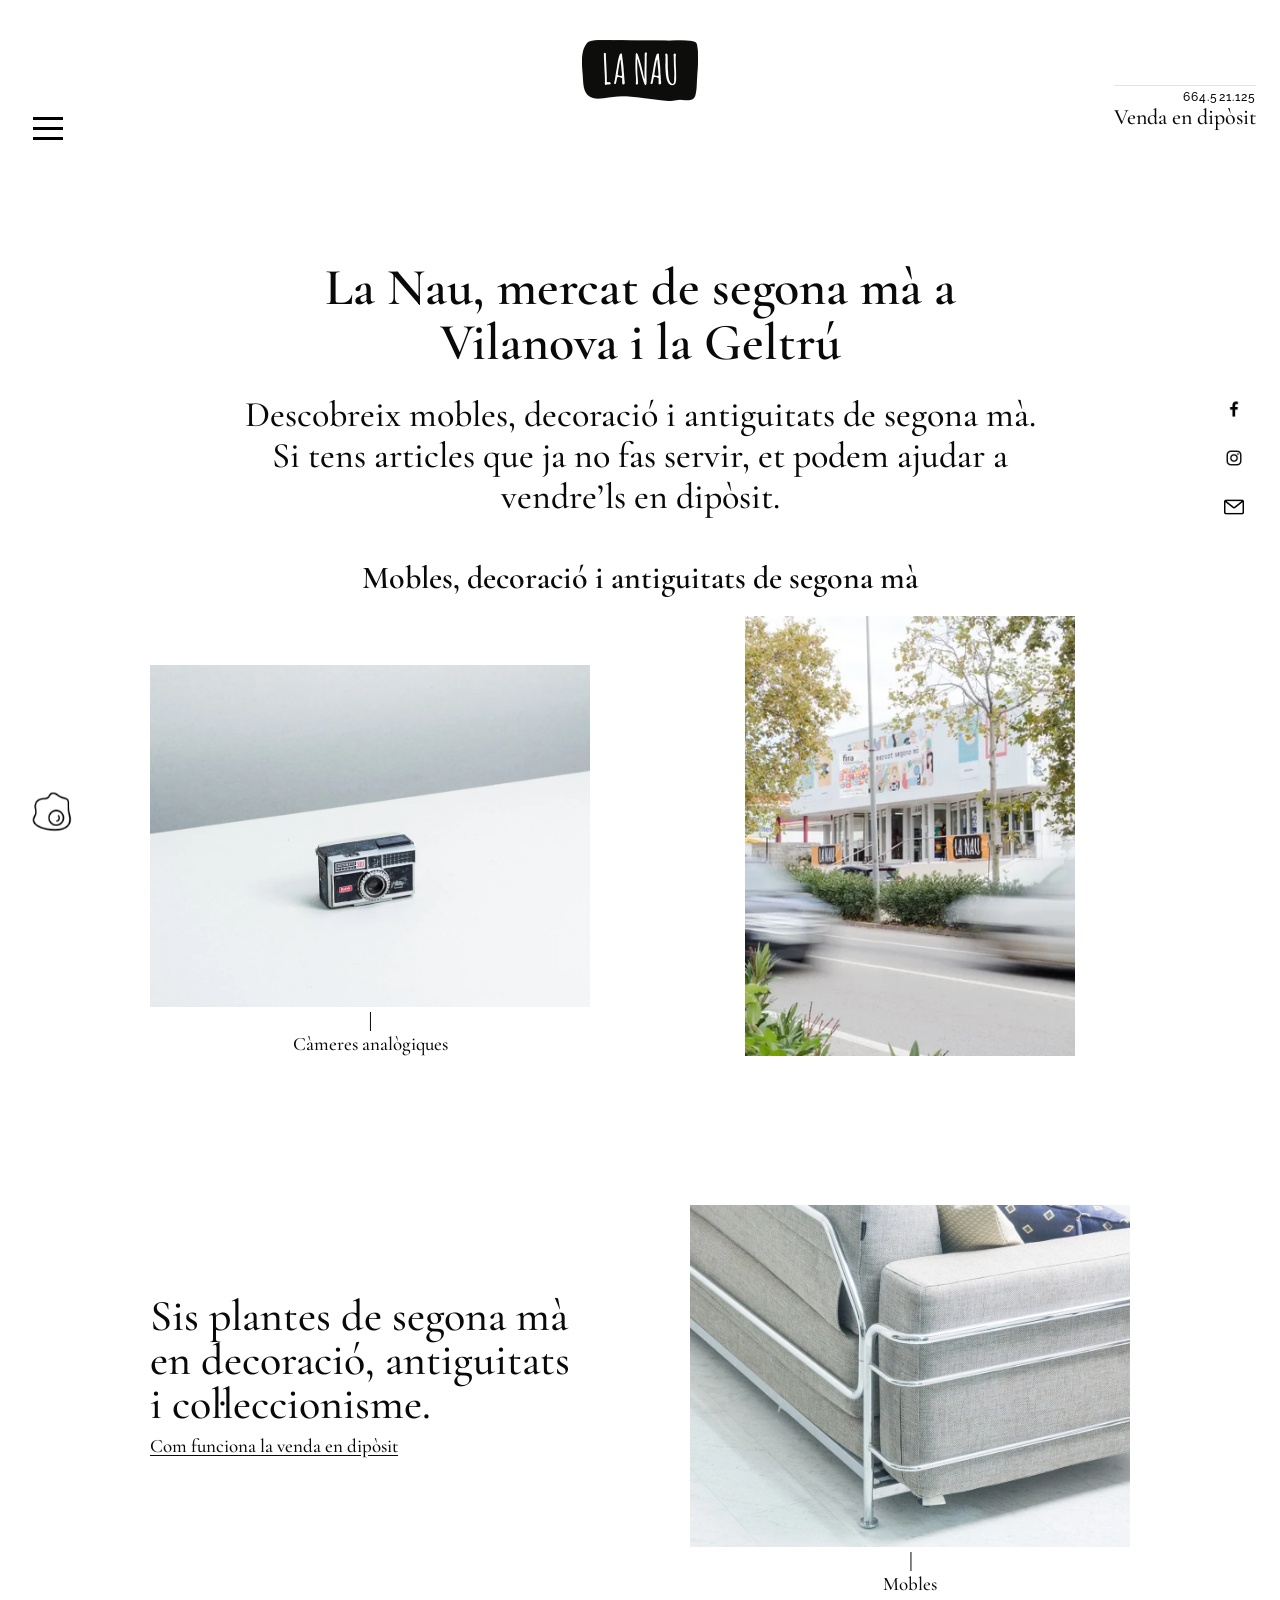
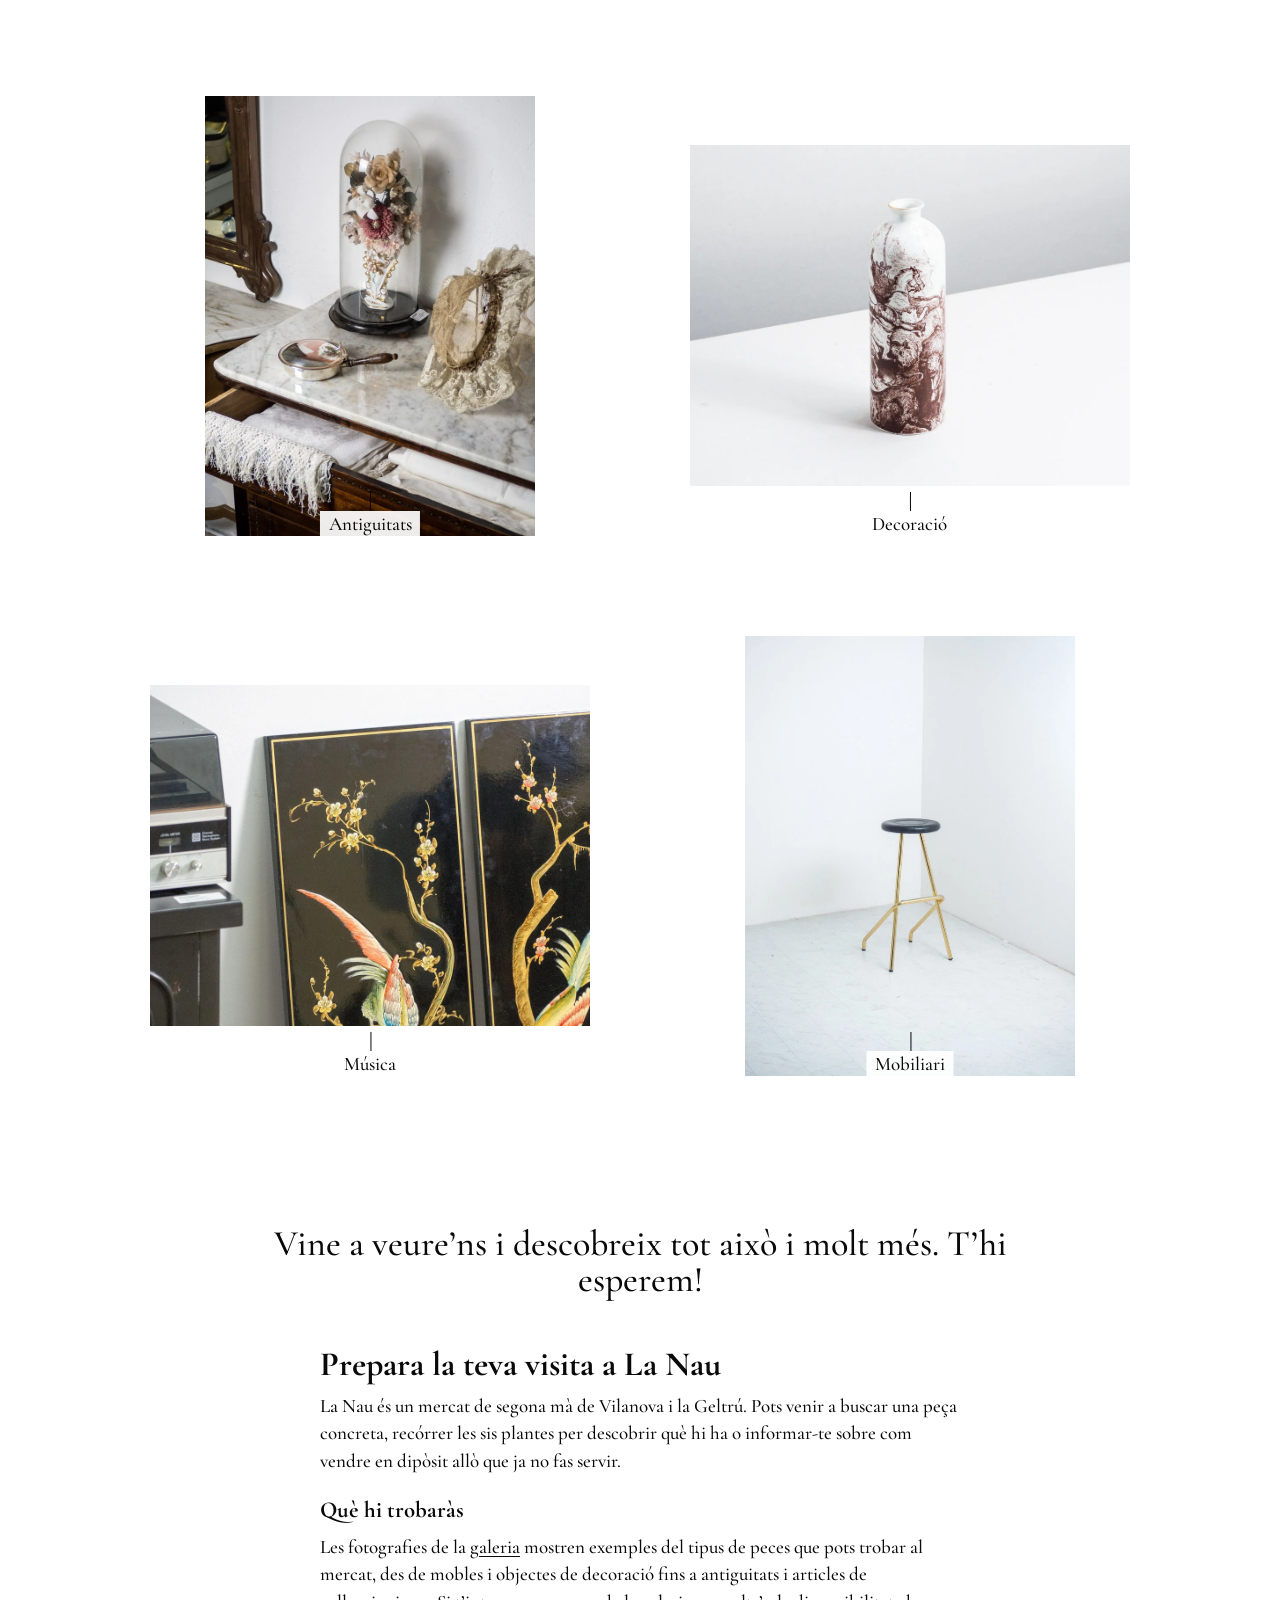
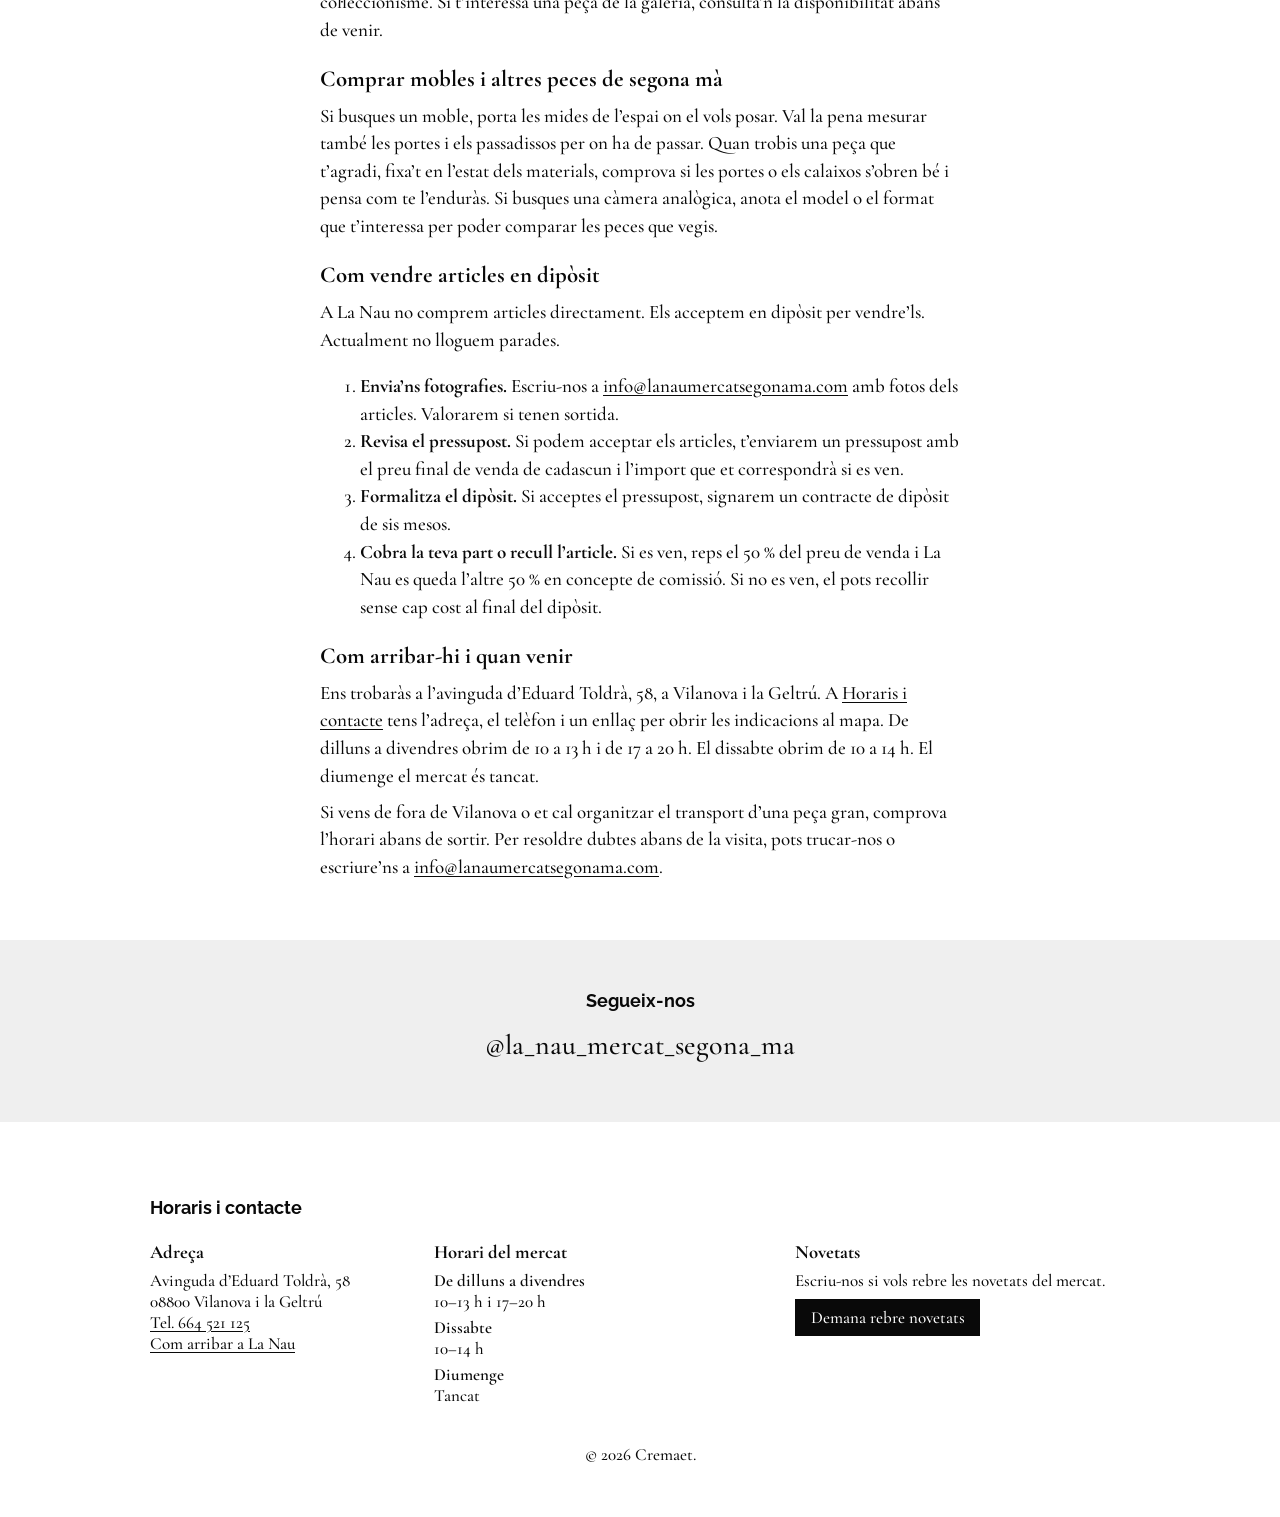
==== commit a4cebf27: "fix horari" ====
--- a/index.html
+++ b/index.html
@@ -76,9 +76,8 @@
                     "addressCountry": "ES"
                 },
                 "openingHoursSpecification": [
-                    { "@type": "OpeningHoursSpecification", "dayOfWeek": "https://schema.org/Monday", "opens": "17:00:00", "closes": "20:00:00" },
-                    { "@type": "OpeningHoursSpecification", "dayOfWeek": ["https://schema.org/Tuesday", "https://schema.org/Wednesday", "https://schema.org/Thursday", "https://schema.org/Friday"], "opens": "10:00:00", "closes": "13:00:00" },
-                    { "@type": "OpeningHoursSpecification", "dayOfWeek": ["https://schema.org/Tuesday", "https://schema.org/Wednesday", "https://schema.org/Thursday", "https://schema.org/Friday"], "opens": "17:00:00", "closes": "20:00:00" },
+                    { "@type": "OpeningHoursSpecification", "dayOfWeek": ["https://schema.org/Monday", "https://schema.org/Tuesday", "https://schema.org/Wednesday", "https://schema.org/Thursday", "https://schema.org/Friday"], "opens": "10:00:00", "closes": "13:00:00" },
+                    { "@type": "OpeningHoursSpecification", "dayOfWeek": ["https://schema.org/Monday", "https://schema.org/Tuesday", "https://schema.org/Wednesday", "https://schema.org/Thursday", "https://schema.org/Friday"], "opens": "17:00:00", "closes": "20:00:00" },
                     { "@type": "OpeningHoursSpecification", "dayOfWeek": "https://schema.org/Saturday", "opens": "10:00:00", "closes": "14:00:00" }
                 ],
                 "sameAs": [
@@ -186,7 +185,7 @@
                 </ol>
 
                 <h3>Com arribar-hi i quan venir</h3>
-                <p>Ens trobaràs a l’avinguda d’Eduard Toldrà, 58, a Vilanova i la Geltrú. A <a href="#contacte">Horaris i contacte</a> tens l’adreça, el telèfon i un enllaç per obrir les indicacions al mapa. El dilluns obrim a la tarda, de dimarts a divendres tanquem al migdia i el dissabte obrim al matí. El diumenge el mercat és tancat.</p>
+                <p>Ens trobaràs a l’avinguda d’Eduard Toldrà, 58, a Vilanova i la Geltrú. A <a href="#contacte">Horaris i contacte</a> tens l’adreça, el telèfon i un enllaç per obrir les indicacions al mapa. De dilluns a divendres obrim de 10 a 13 h i de 17 a 20 h. El dissabte obrim de 10 a 14 h. El diumenge el mercat és tancat.</p>
                 <p>Si vens de fora de Vilanova o et cal organitzar el transport d’una peça gran, comprova l’horari abans de sortir. Per resoldre dubtes abans de la visita, pots trucar-nos o escriure’ns a <a href="mailto:info@lanaumercatsegonama.com">info@lanaumercatsegonama.com</a>.</p>
             </section>
 
@@ -212,11 +211,7 @@
                     <h3>Horari del mercat</h3>
                     <dl class="opening-hours">
                         <div>
-                            <dt>Dilluns</dt>
-                            <dd><time datetime="17:00">17</time>–<time datetime="20:00">20</time> h</dd>
-                        </div>
-                        <div>
-                            <dt>De dimarts a divendres</dt>
+                            <dt>De dilluns a divendres</dt>
                             <dd><time datetime="10:00">10</time>–<time datetime="13:00">13</time> h i <time datetime="17:00">17</time>–<time datetime="20:00">20</time> h</dd>
                         </div>
                         <div>
